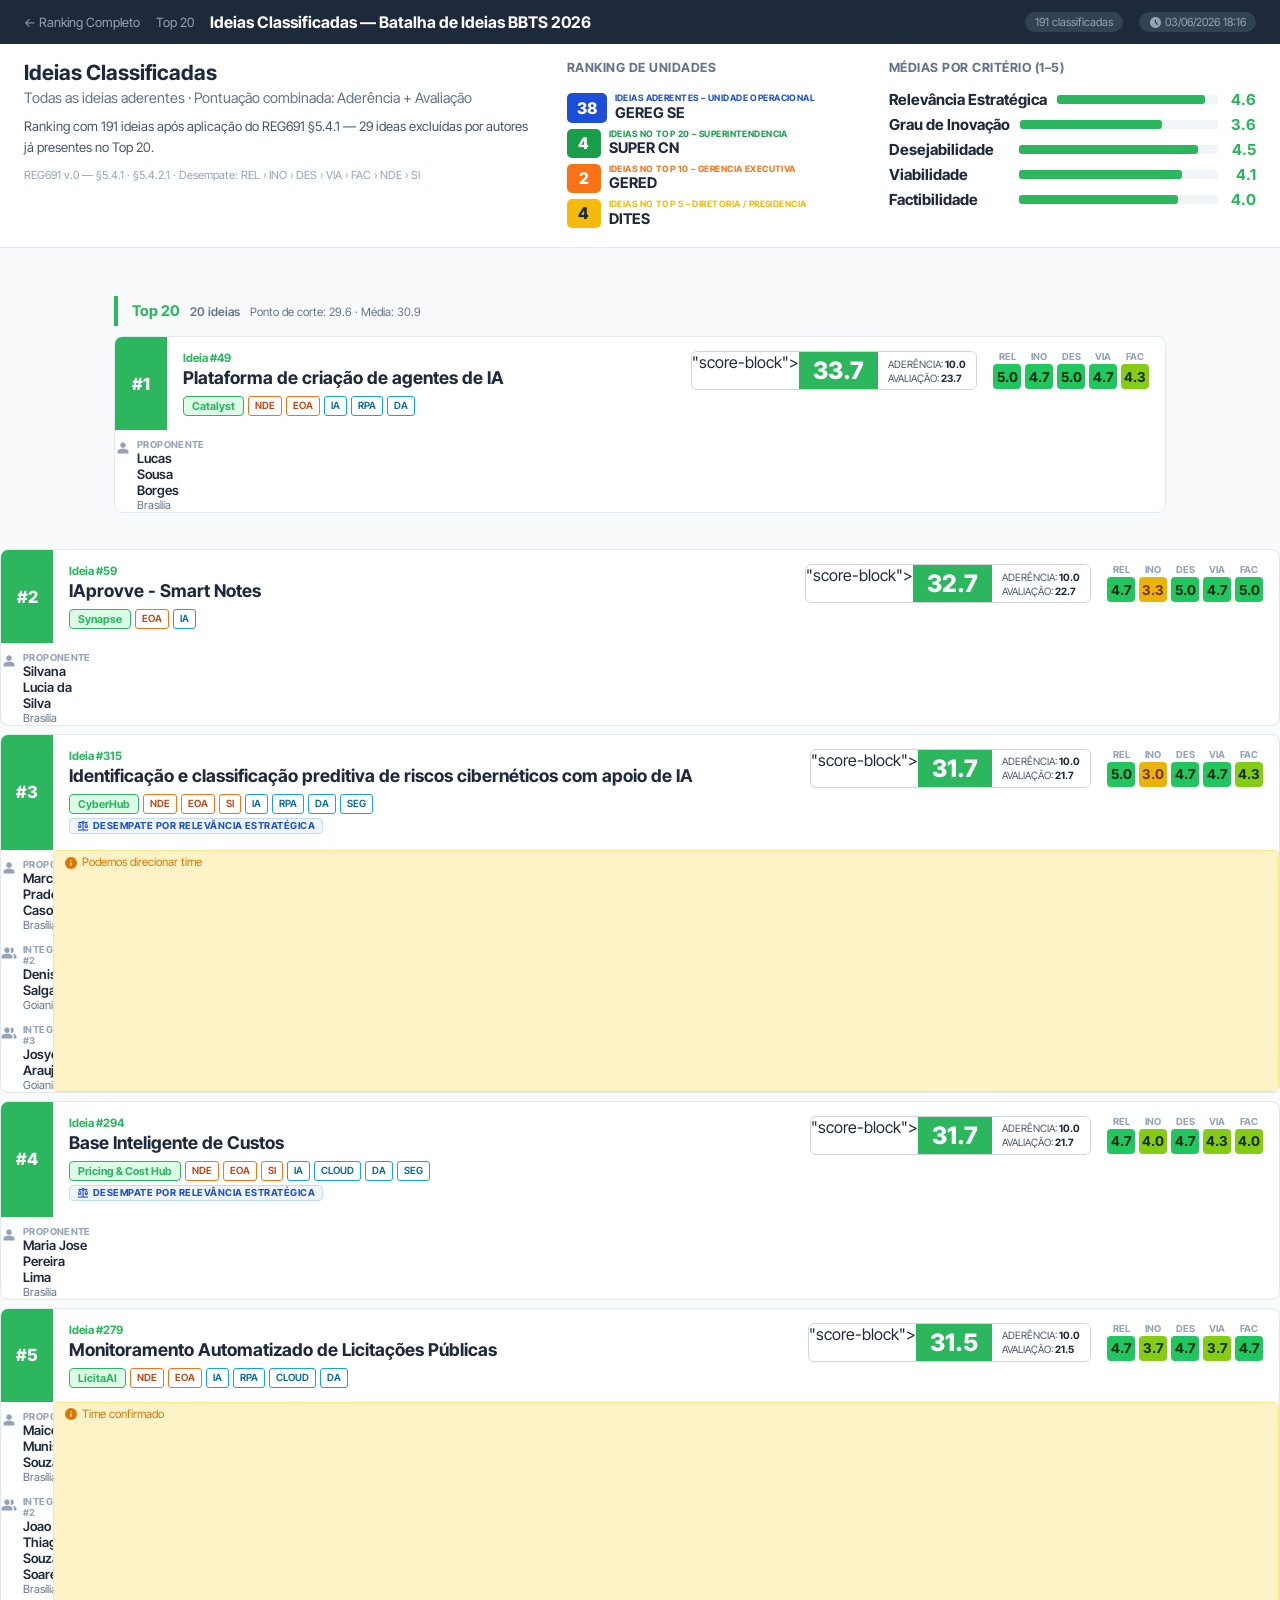
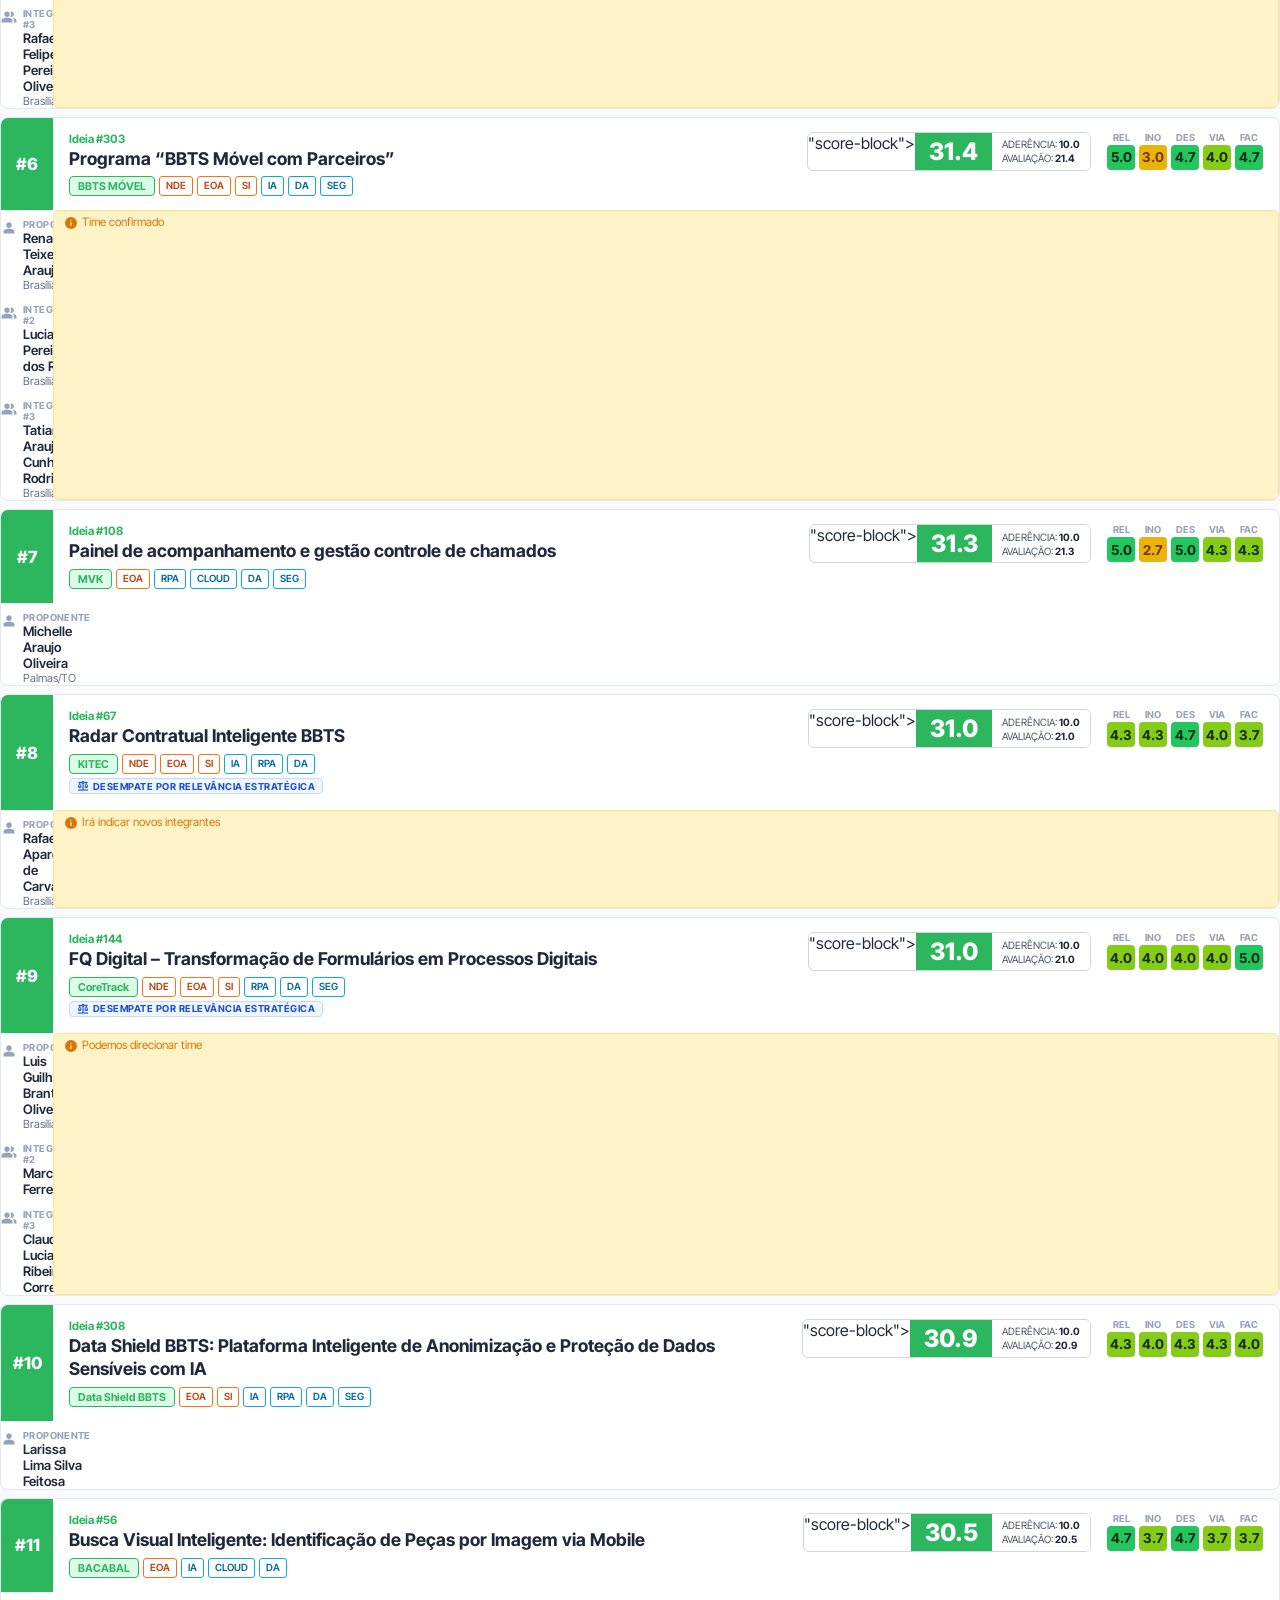
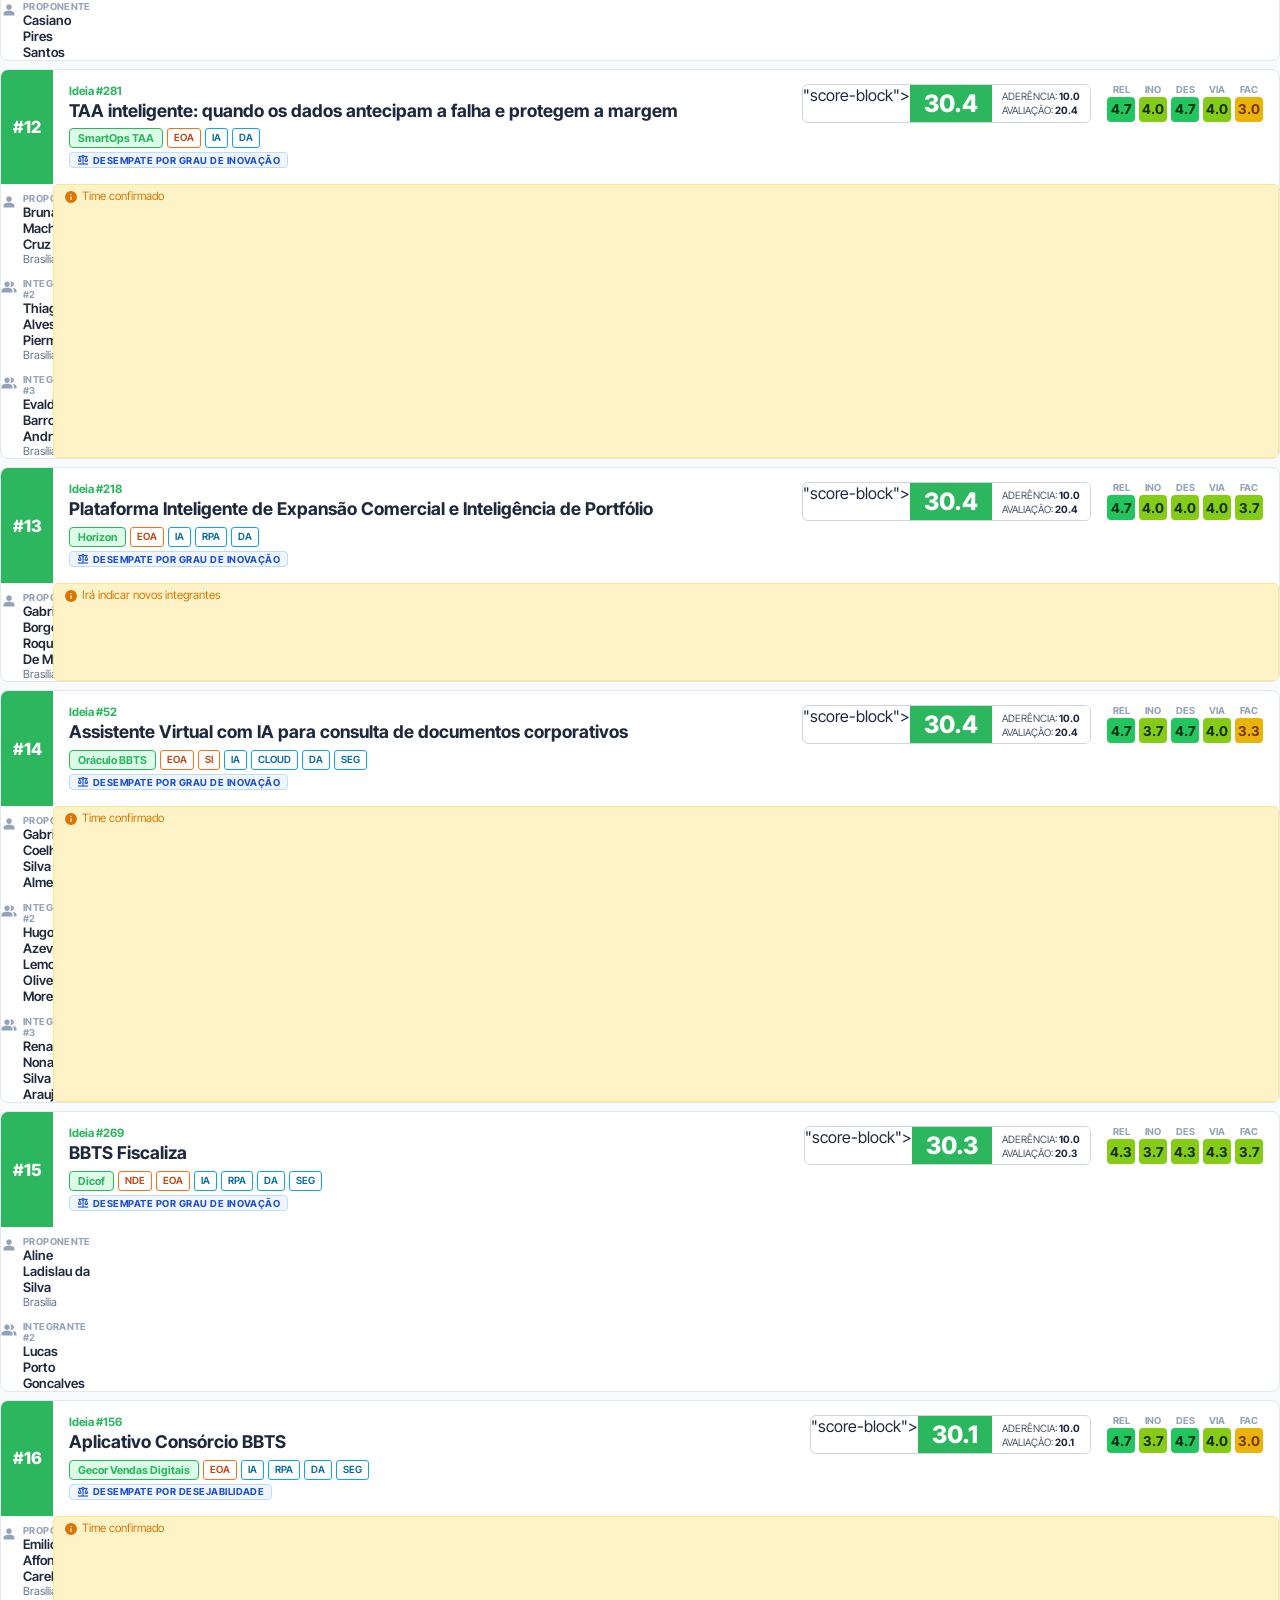
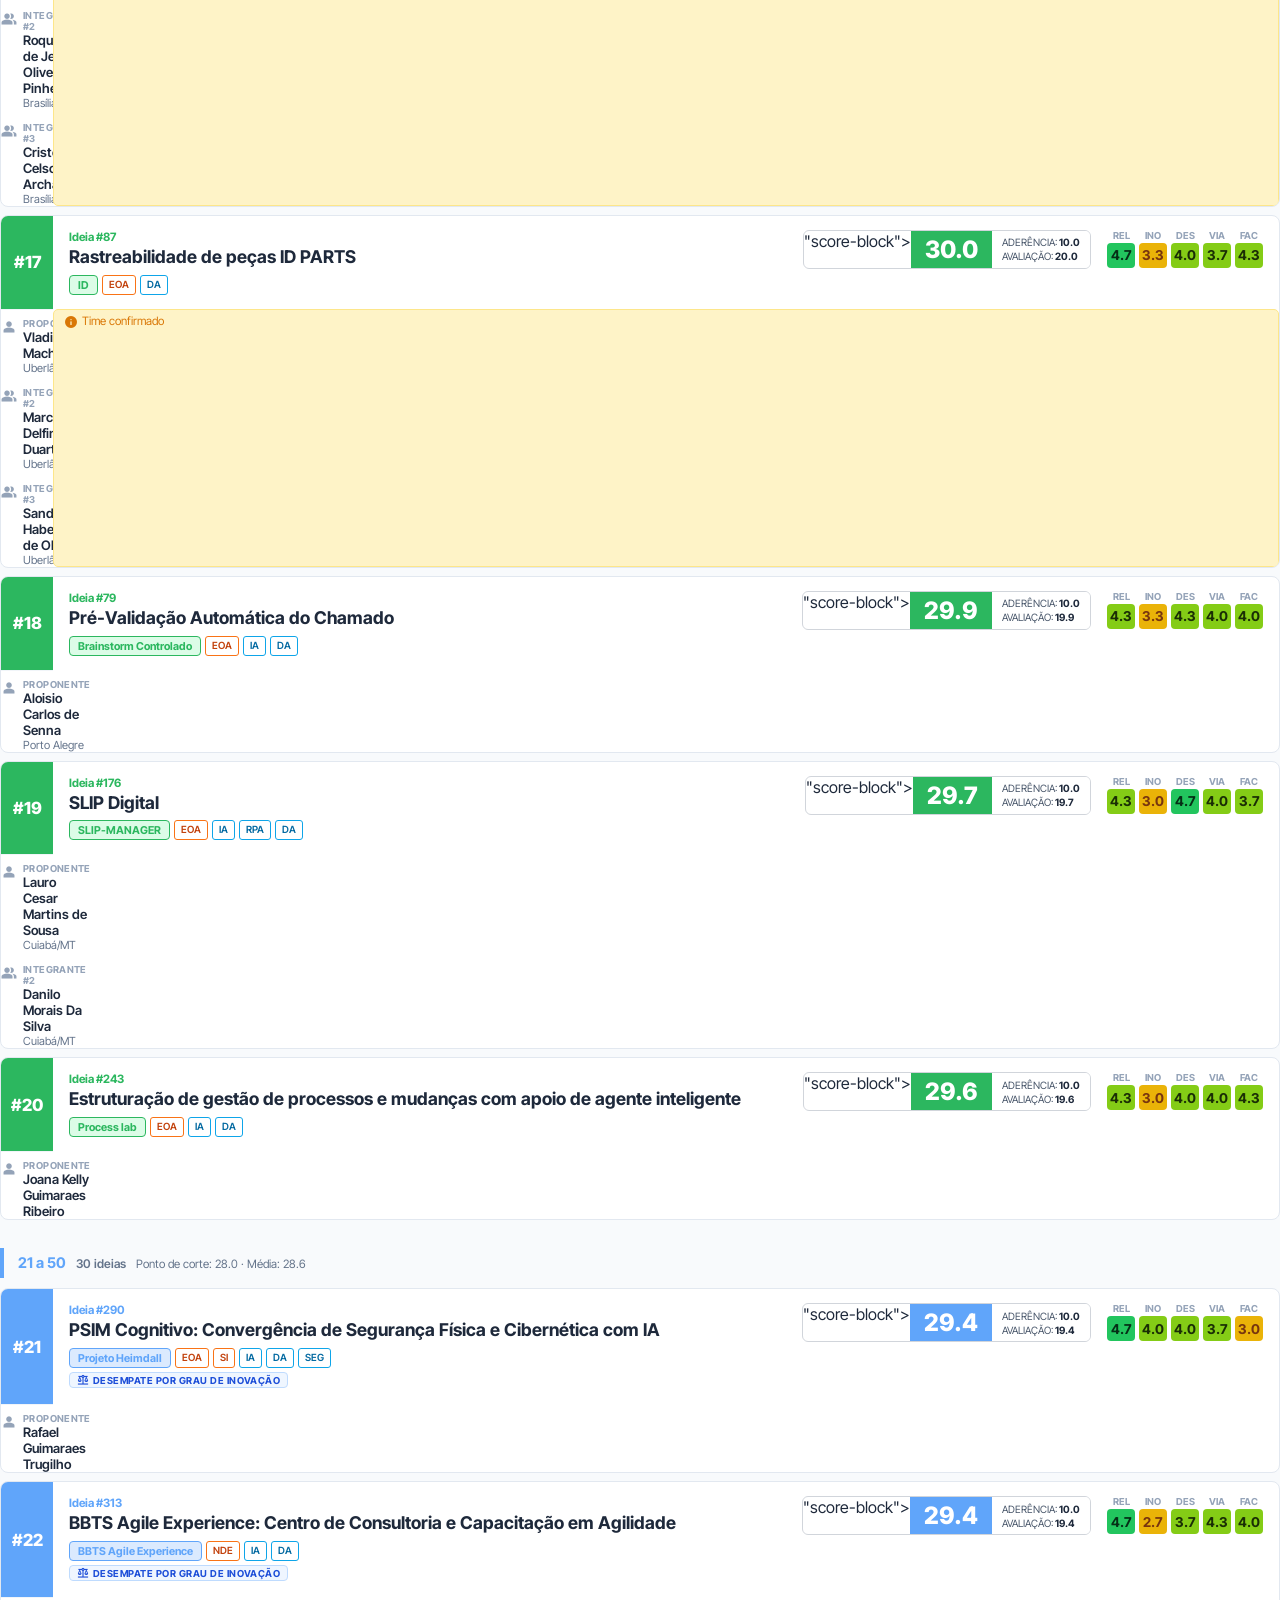
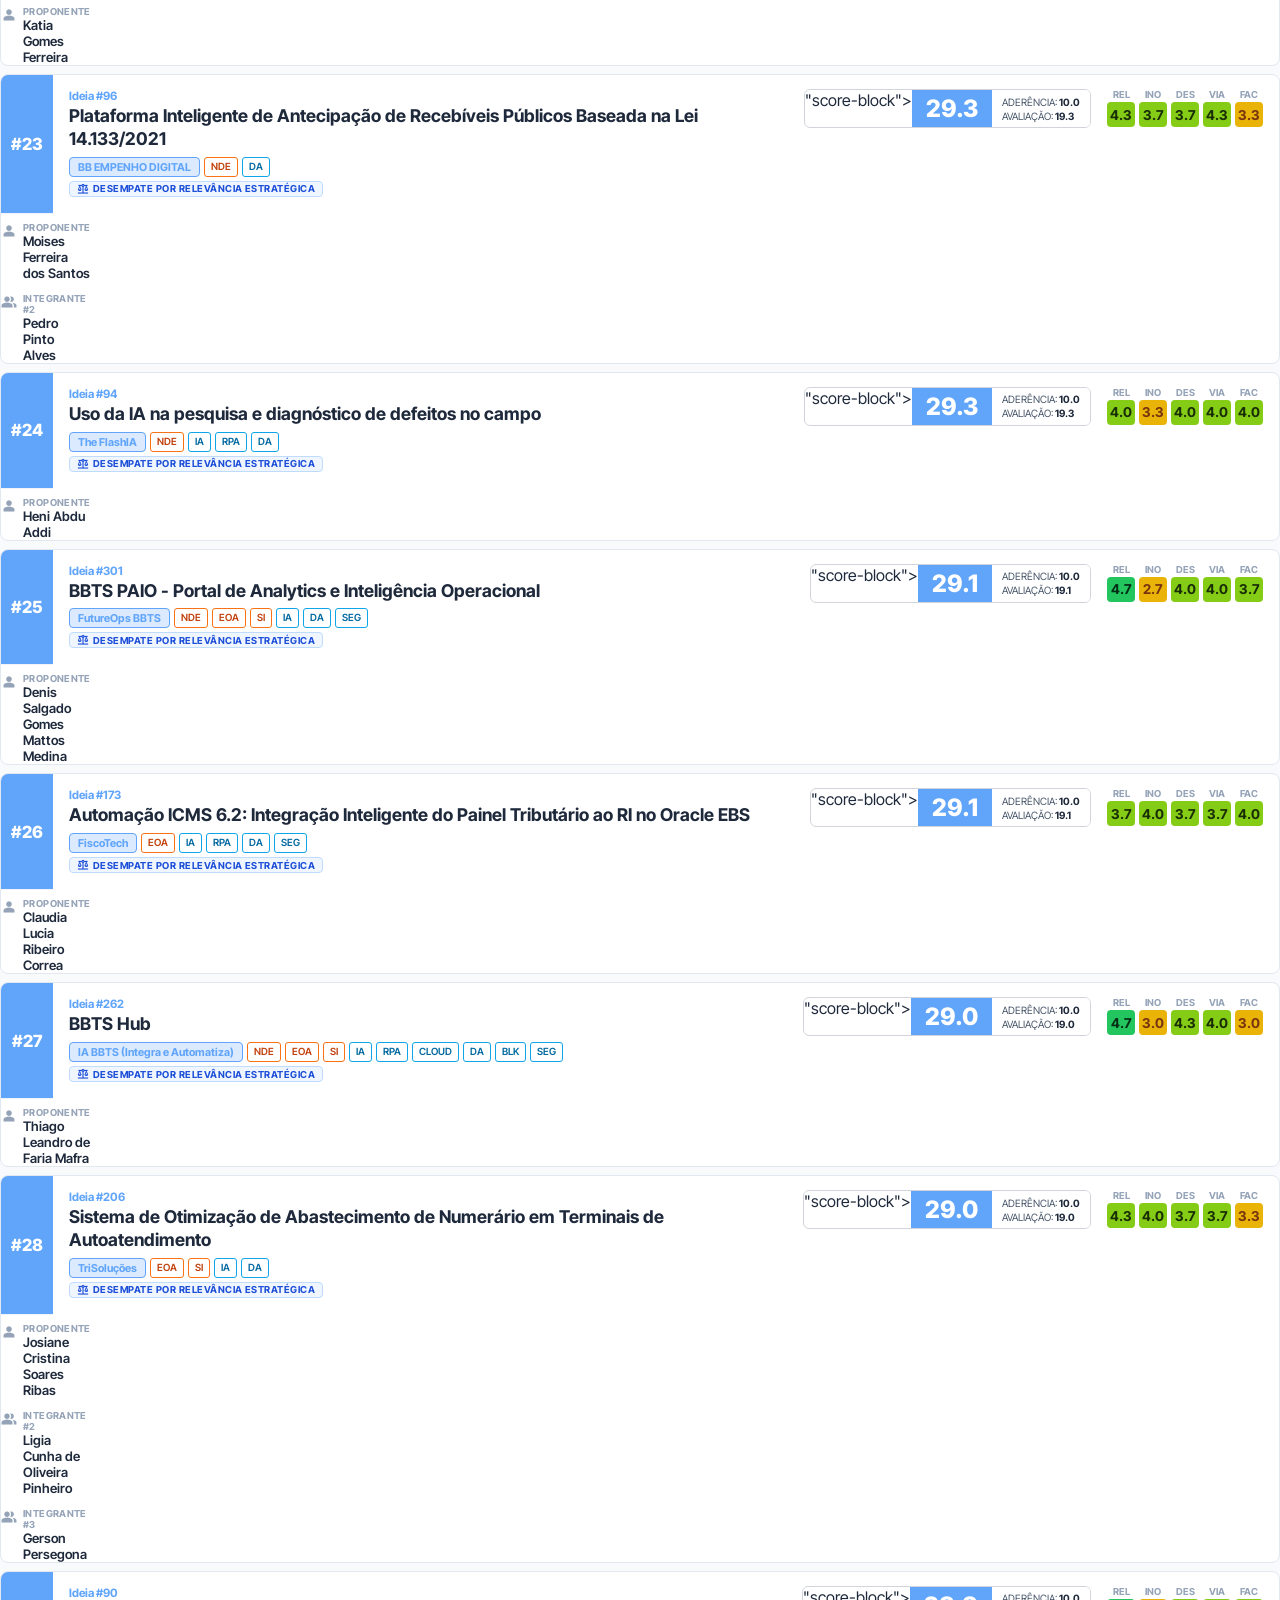
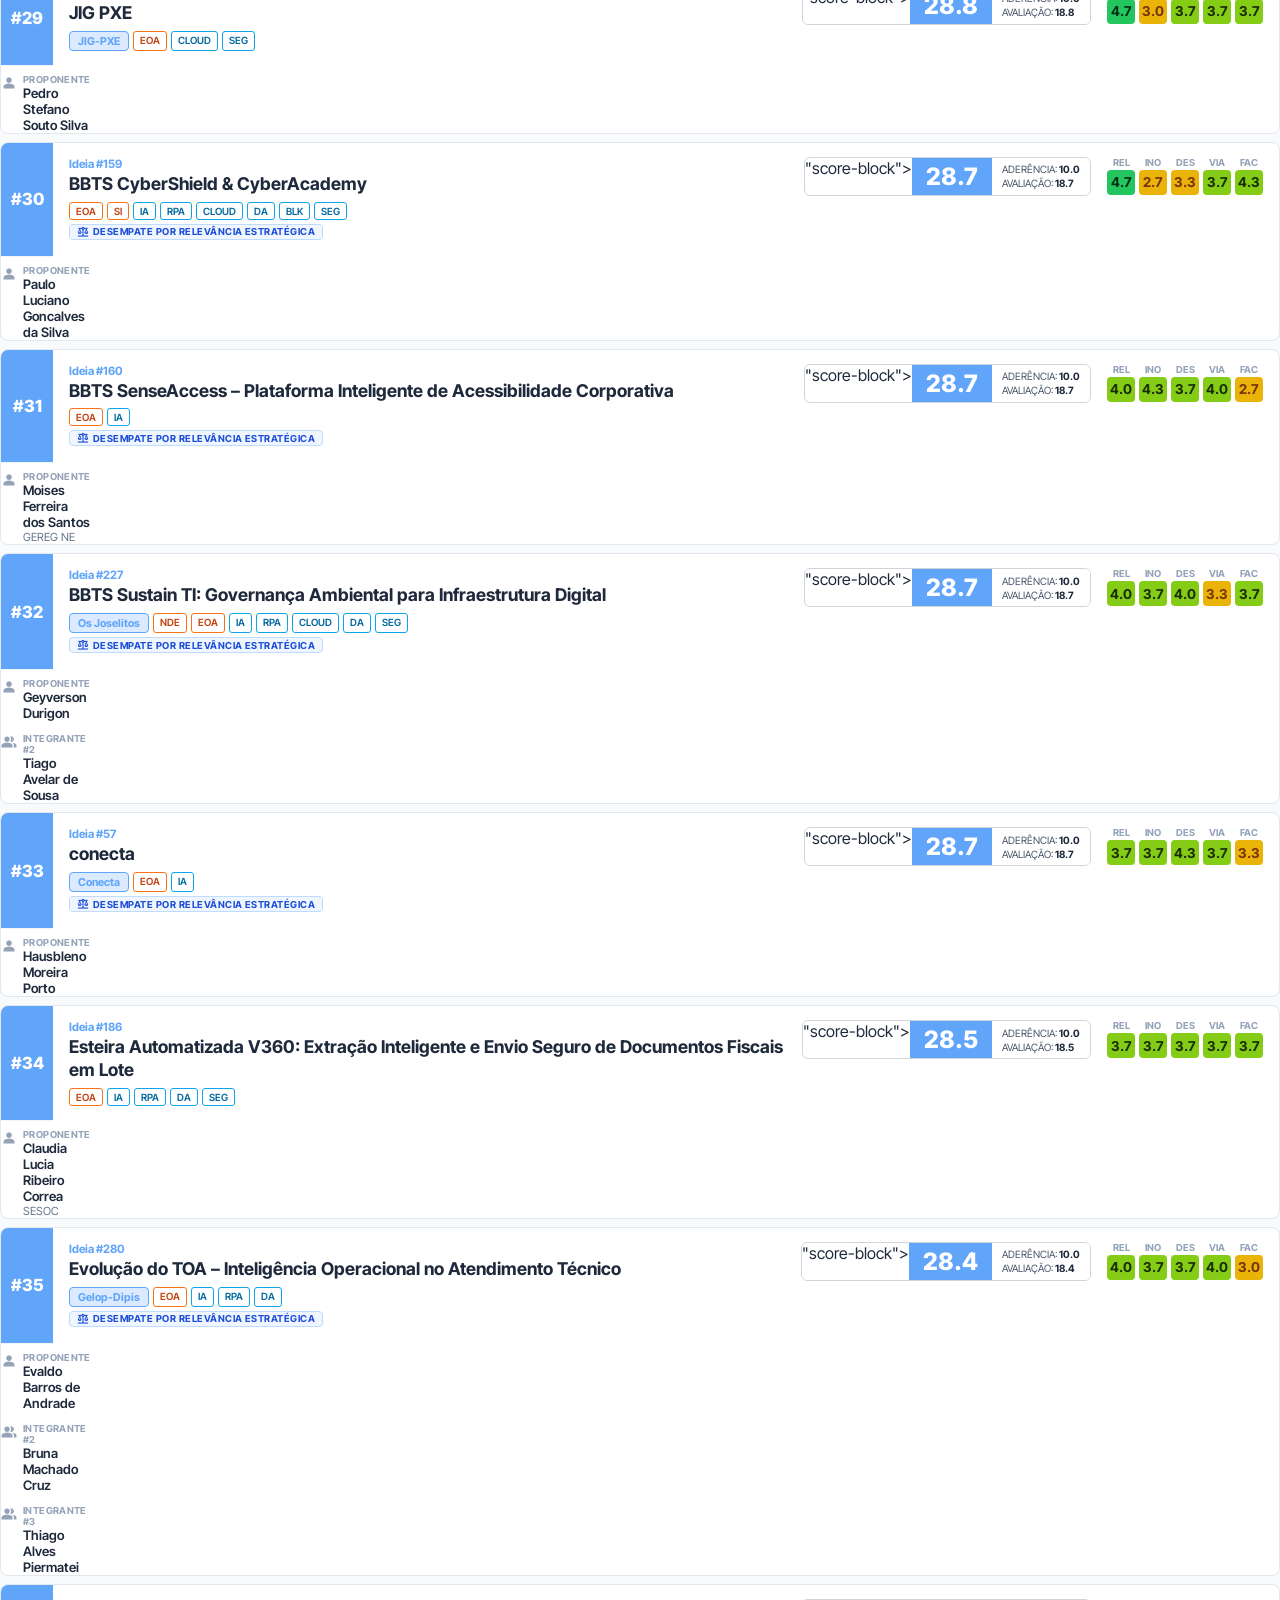
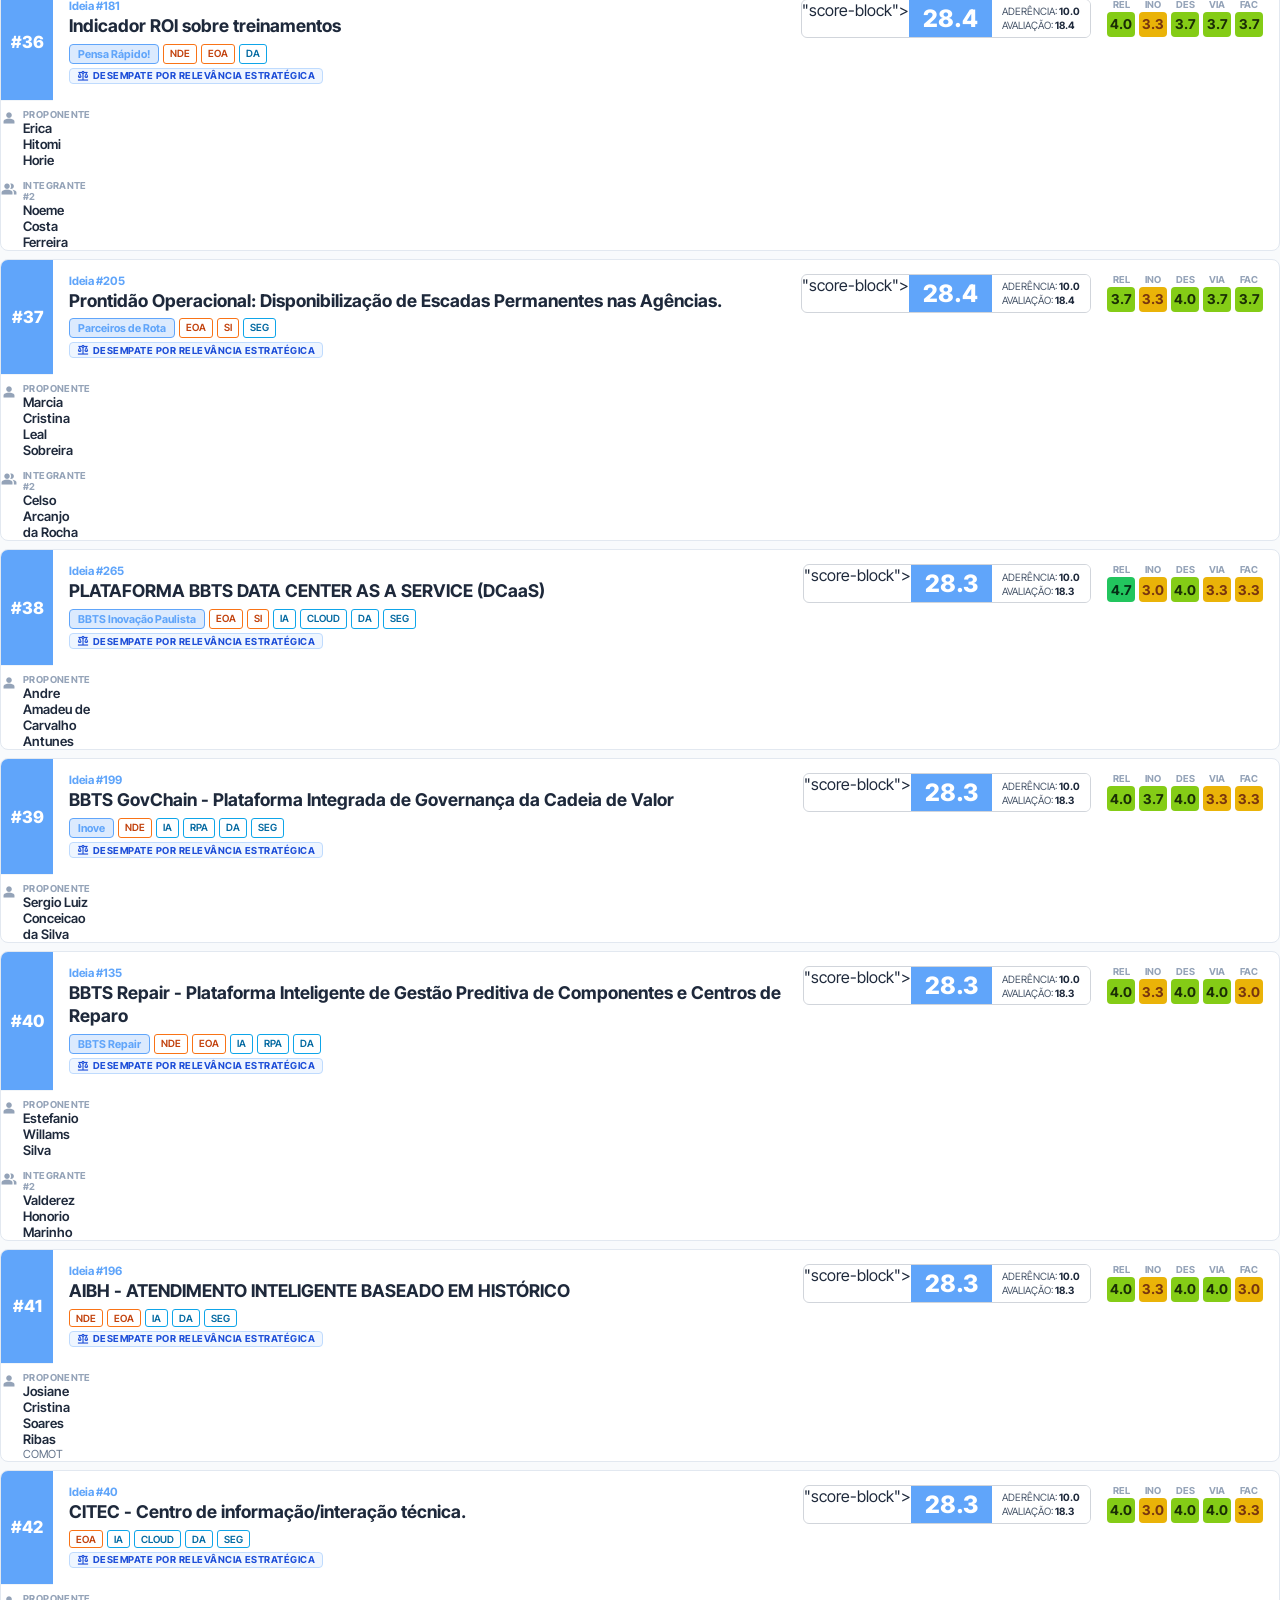
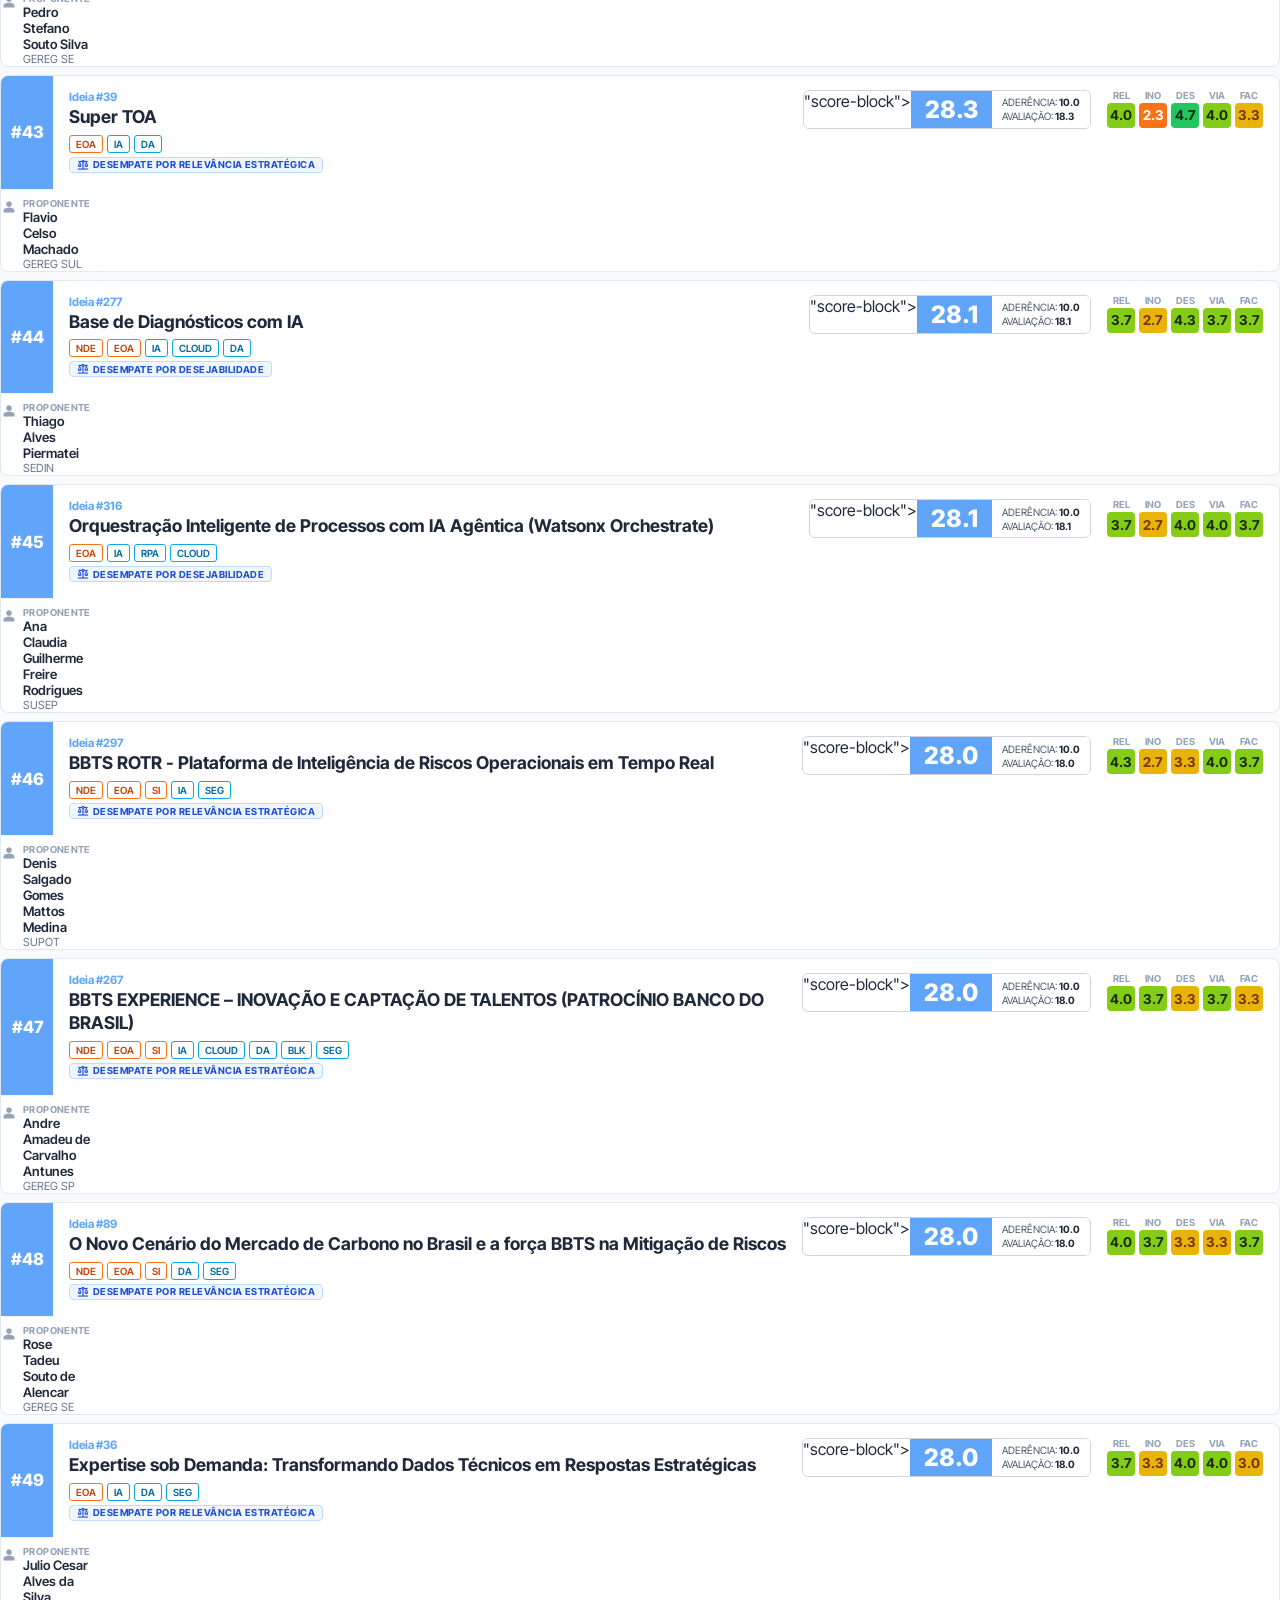
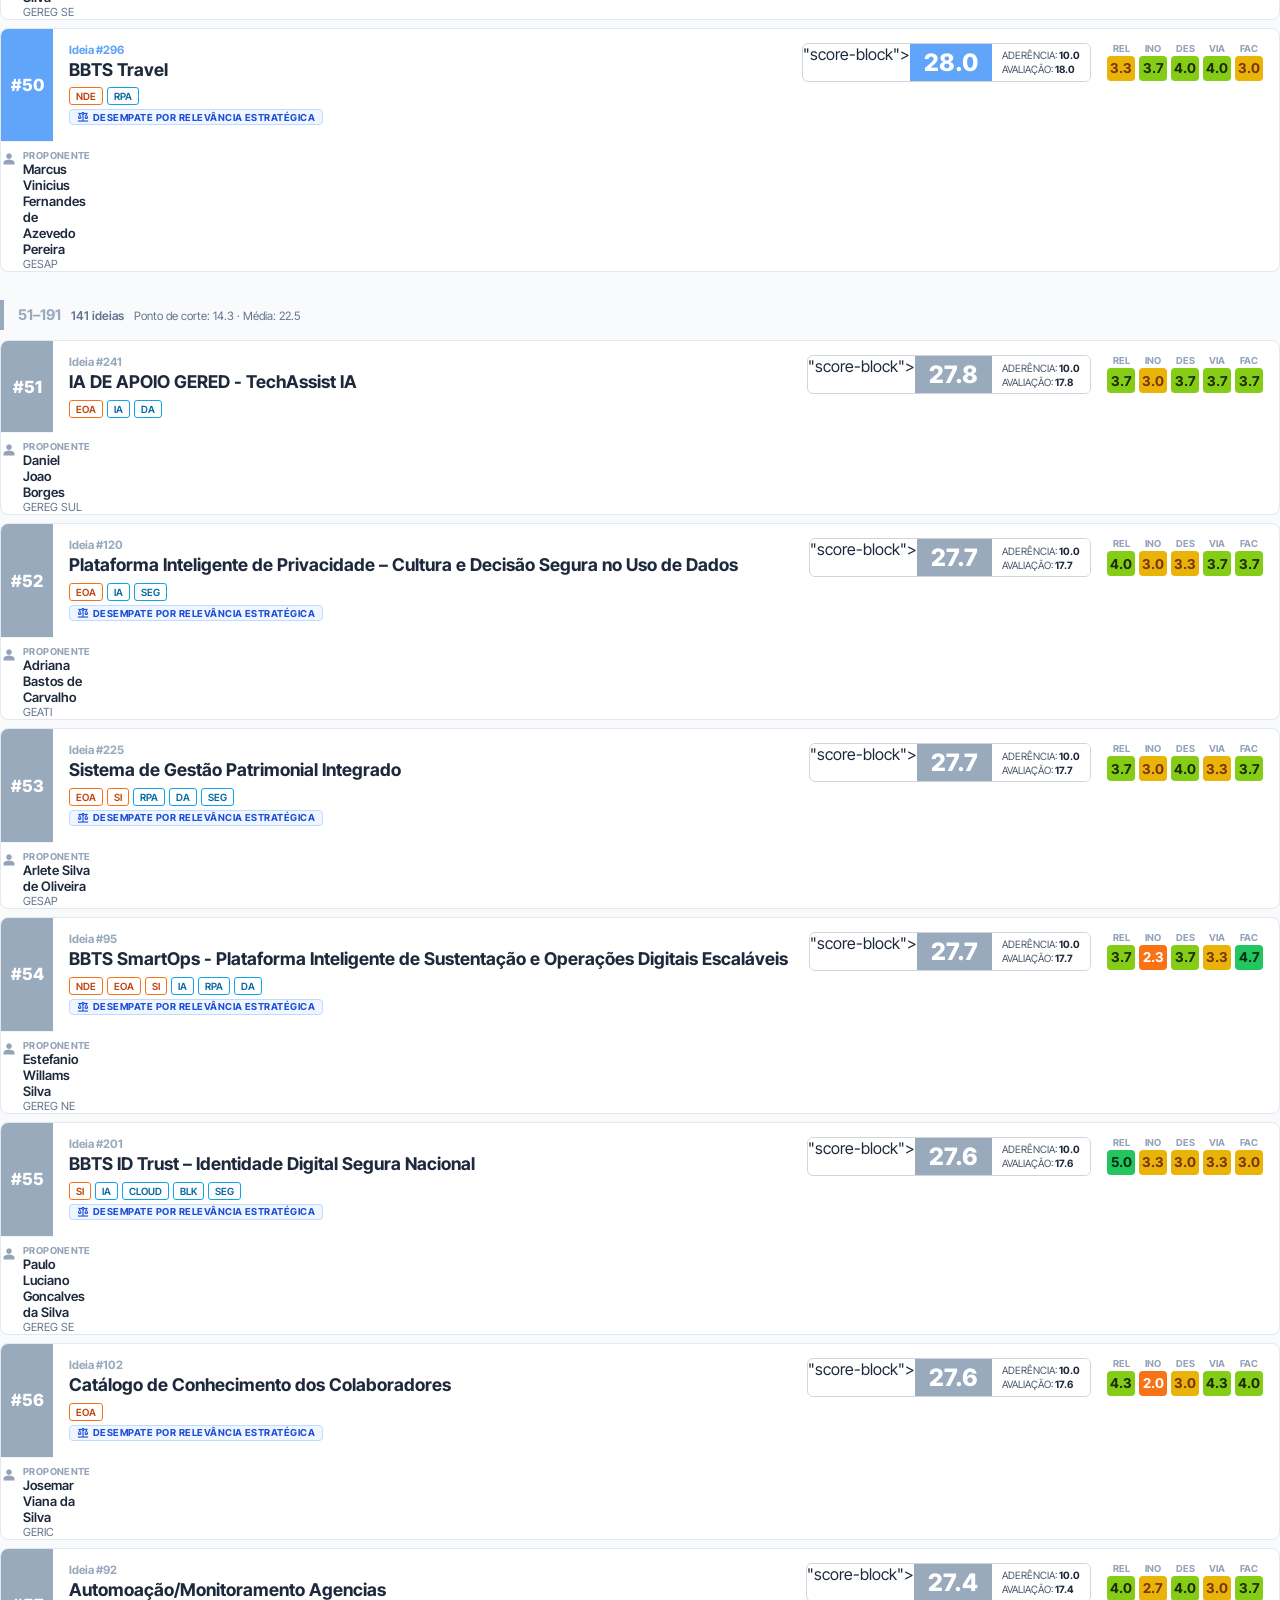
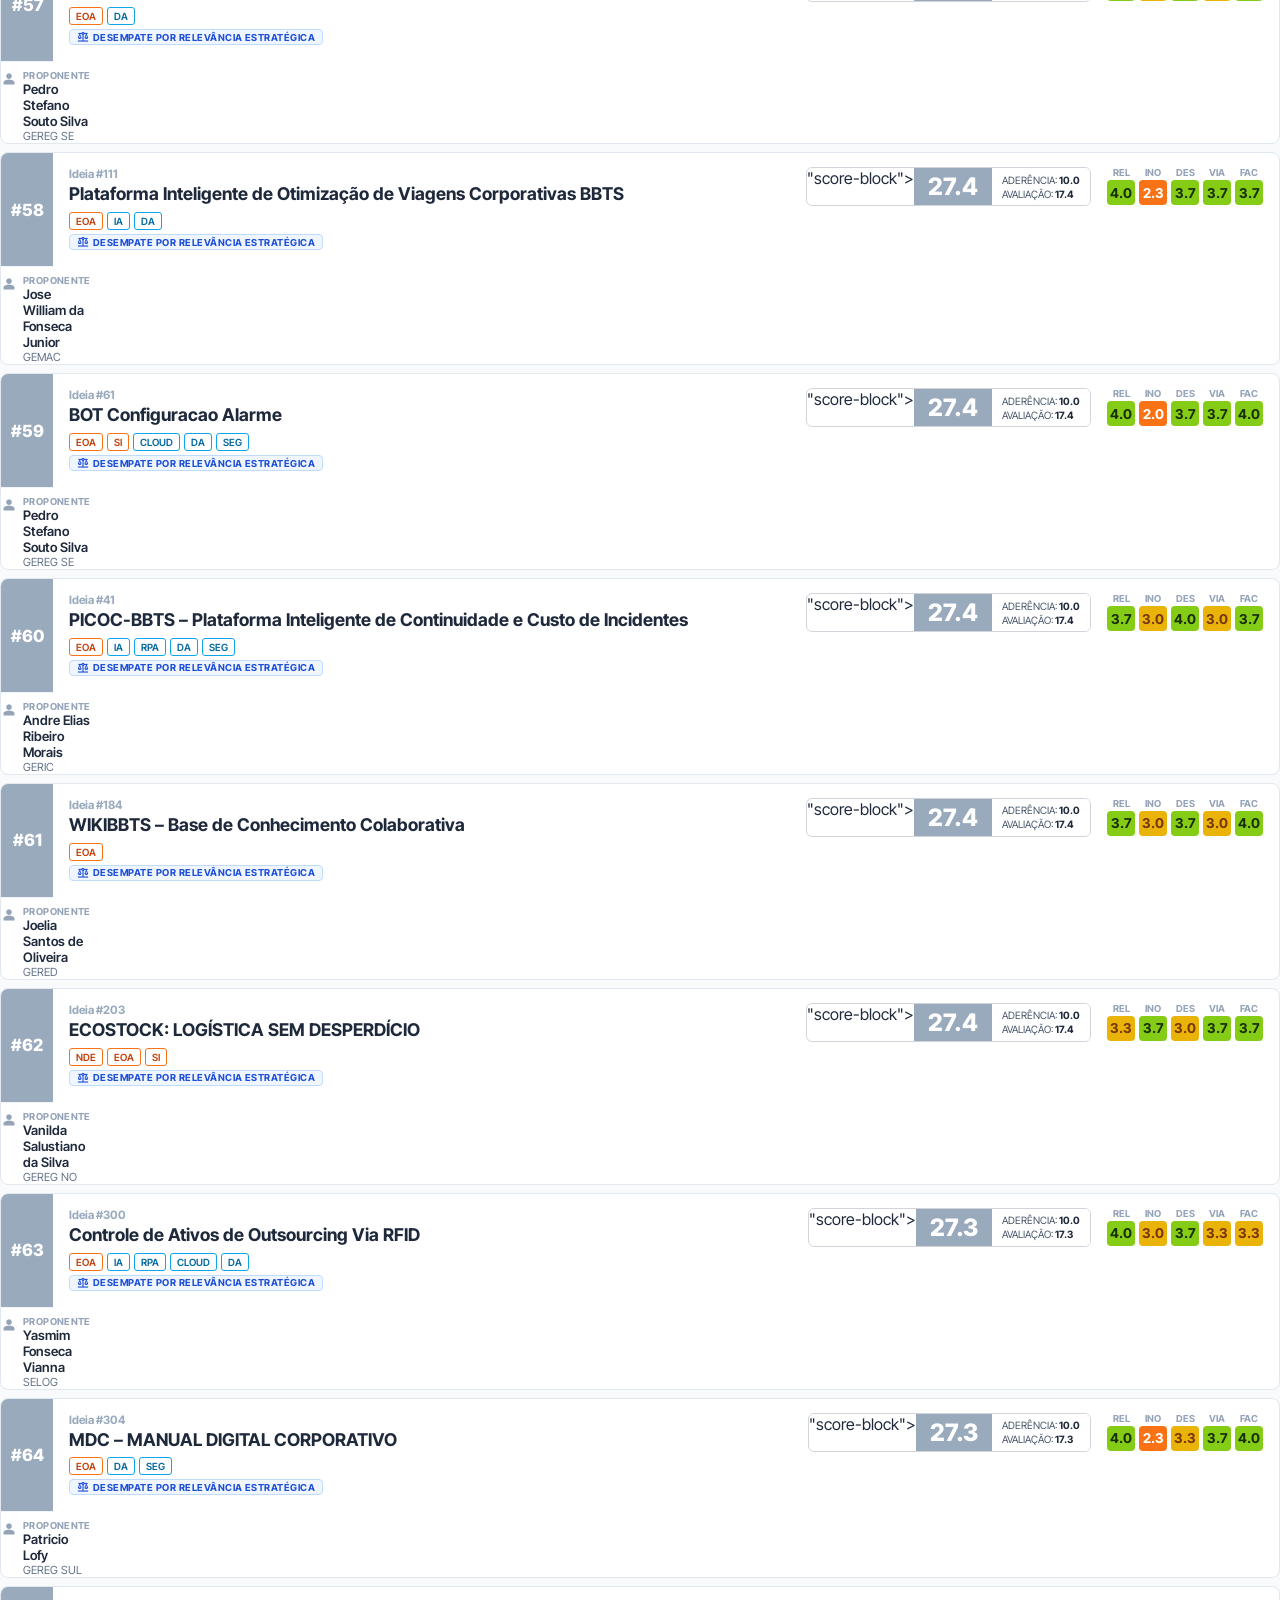
==== IDEIAS CLASSIFICADAS.html @ eb5ad9a6 "Atualizar IDEIAS CLASSIFICADAS.html" ====
<!DOCTYPE html>
<html lang="pt-BR">
<head>
<meta charset="UTF-8">
<meta name="viewport" content="width=device-width,initial-scale=1">
<title>Ideias Classificadas — Batalha de Ideias BBTS 2026</title>
<link rel="preconnect" href="https://fonts.googleapis.com">
<link rel="preconnect" href="https://fonts.gstatic.com" crossorigin>
<link href="https://fonts.googleapis.com/css2?family=Inter+Tight:ital,wght@0,300;0,400;0,500;0,600;0,700;1,400&display=swap" rel="stylesheet">
<link href="https://fonts.googleapis.com/css2?family=Material+Symbols+Outlined:opsz,wght,FILL,GRAD@24,400,0,0" rel="stylesheet">
<style>
:root{--bg:#f8fafc;--borda:#e2e8f0;--cinza:#64748b;--txt:#1e293b;}
*{box-sizing:border-box;margin:0;padding:0;}
body{font-family:'Inter Tight','Segoe UI',sans-serif;background:var(--bg);color:var(--txt);font-size:16px;}
.material-symbols-outlined{font-family:'Material Symbols Outlined';font-variation-settings:'FILL' 1,'wght' 500,'GRAD' 0,'opsz' 24;line-height:1;display:inline-block;font-style:normal;-webkit-font-feature-settings:'liga';}

header{background:#1e293b;color:#fff;padding:12px 24px;display:flex;align-items:center;gap:16px;position:sticky;top:0;z-index:200;flex-wrap:wrap;}
header a{color:#94a3b8;text-decoration:none;font-size:0.8rem;}
header a:hover{color:#fff;}
header h1{font-size:1rem;font-weight:700;flex:1;}
.hbadge{font-size:0.7rem;background:#334155;padding:3px 10px;border-radius:20px;color:#94a3b8;}

.stat-bar{background:#fff;border-bottom:1px solid var(--borda);padding:16px 24px;display:grid;grid-template-columns:1.4fr 0.8fr 1fr;gap:28px;}
.pb-col{display:flex;flex-direction:column;gap:4px;}
.pb-name{font-size:1.31rem;font-weight:700;}
.pb-cargo{font-size:0.9rem;color:var(--cinza);}
.pb-desc{font-size:0.82rem;color:#475569;line-height:1.6;margin-top:6px;}
.pb-metodo-ref{font-size:0.7rem;color:#94a3b8;margin-top:6px;}
.pb-sec-label{font-size:0.79rem;font-weight:700;text-transform:uppercase;letter-spacing:.5px;color:var(--cinza);margin-bottom:7px;}
.pb-stats{display:flex;flex-direction:column;gap:8px;}
.pb-stat-row{display:flex;align-items:center;gap:8px;}
.pb-stat-badge{font-size:0.88rem;font-weight:700;padding:2px 10px;border-radius:20px;}
.pb-hbars{display:flex;flex-direction:column;gap:6px;}
.pb-hbar-row{display:flex;align-items:center;gap:10px;}
.pb-hbar-label{font-size:0.95rem;font-weight:700;color:var(--txt);min-width:120px;}
.pb-hbar-track{flex:1;background:#f1f5f9;border-radius:3px;height:9px;max-width:200px;}
.pb-hbar-fill{height:100%;border-radius:3px;transition:width .3s;}
.pb-hbar-val{font-size:0.95rem;font-weight:700;min-width:28px;text-align:right;}

#content{padding:20px 24px;max-width:1100px;margin:0 auto;}
.section-hd{border-left:4px solid;padding:6px 0 6px 14px;margin:28px 0 10px;display:flex;align-items:baseline;gap:10px;flex-wrap:wrap;}
.section-title{font-size:0.92rem;font-weight:700;}
.section-count{font-size:0.75rem;color:var(--cinza);font-weight:600;}
.section-desc{font-size:0.72rem;color:var(--cinza);}

.idea-card{display:grid;grid-template-columns:52px 1fr;gap:0;margin:8px 0;border:1px solid var(--borda);border-radius:8px;background:#fff;overflow:hidden;}
.card-rank{display:flex;align-items:center;justify-content:center;font-size:1.05rem;font-weight:800;color:#fff;padding:0 8px;min-height:80px;min-width:52px;text-align:center;}
.card-body{padding:14px 16px;display:flex;flex-direction:column;gap:10px;}
.card-top{display:flex;justify-content:space-between;gap:16px;align-items:flex-start;}
.card-label{flex:1;min-width:0;}
.idea-id{font-size:0.72rem;font-weight:700;margin-bottom:2px;}
.idea-title{font-size:1.1rem;font-weight:700;color:var(--txt);line-height:1.3;}
.card-meta{display:flex;gap:4px;flex-wrap:wrap;margin-top:6px;}
.chip{font-size:0.62rem;font-weight:600;padding:2px 6px;border-radius:3px;border:1px solid;white-space:nowrap;}
.chip-arena{border-color:#f97316;color:#c2410c;}
.chip-tec{border-color:#0ea5e9;color:#0369a1;}
.time-badge{font-size:0.68rem;font-weight:700;padding:2px 8px;border-radius:4px;border:1px solid;}
.card-score-wrap{display:flex;flex-direction:column;gap:6px;align-items:flex-start;flex-shrink:0;}
.score-block{display:flex;align-items:stretch;border-radius:6px;overflow:hidden;border:1px solid #d1d5db;}
.score-badge{font-size:1.5rem;font-weight:800;color:#fff;padding:4px 14px;display:flex;align-items:center;justify-content:center;min-width:68px;}
.score-meta{background:#fff;display:flex;flex-direction:column;justify-content:center;padding:4px 10px;gap:2px;}
.score-row{font-size:0.63rem;color:#475569;white-space:nowrap;}
.score-row b{color:#1e293b;font-weight:700;}
.crits-row{display:flex;gap:4px;}
.crit-item{display:flex;flex-direction:column;align-items:center;gap:2px;}
.crit-lbl{font-size:0.6rem;font-weight:700;color:#94a3b8;text-transform:uppercase;}
.sc{display:inline-flex;align-items:center;justify-content:center;width:28px;height:25px;border-radius:4px;font-size:0.85rem;font-weight:700;}
.sc-1{background:#ef4444;color:#fff;}.sc-2{background:#f97316;color:#fff;}
.sc-3{background:#eab308;color:#78350f;}.sc-4{background:#84cc16;color:#1a2e05;}
.sc-5{background:#22c55e;color:#052e16;}.sc-null{background:#e2e8f0;color:#94a3b8;}
.card-membros{display:flex;flex-wrap:wrap;gap:12px;padding-top:8px;border-top:1px solid #f1f5f9;}
.membro{display:flex;align-items:flex-start;gap:6px;}
.membro-icon{font-size:16px;color:#94a3b8;margin-top:1px;flex-shrink:0;}
.membro-role{display:block;font-size:0.6rem;font-weight:700;text-transform:uppercase;letter-spacing:.04em;color:#94a3b8;}
.membro-nome{display:block;font-size:0.82rem;font-weight:600;color:#1e293b;}
.membro-local{display:block;font-size:0.7rem;color:var(--cinza);}
.tiebreak-badge{display:inline-flex;align-items:center;gap:4px;font-size:0.6rem;font-weight:700;color:#1d4ed8;background:#eff6ff;border:1px solid #bfdbfe;border-radius:4px;padding:1px 7px;text-transform:uppercase;letter-spacing:.05em;margin-top:4px;}
.obs-note{font-size:0.72rem;color:#d97706;background:#fef3c7;border:1px solid #fde68a;border-radius:5px;padding:4px 10px;}

.nc-section-hd{display:flex;align-items:baseline;gap:10px;flex-wrap:wrap;border-left:4px solid #7c3aed;padding:6px 0 6px 14px;margin:32px 0 12px;}
.nc-section-title{font-size:0.92rem;font-weight:700;color:#7c3aed;}
.nc-section-count{font-size:0.73rem;font-weight:600;color:var(--cinza);}
.nc-grid{display:grid;grid-template-columns:repeat(auto-fill,minmax(220px,1fr));gap:12px;}
.nc-card{background:#fff;border:1px solid var(--borda);border-radius:8px;padding:14px;display:flex;flex-direction:column;gap:6px;border-left:3px solid;}
.nc-meta{display:inline-flex;align-items:center;justify-content:center;font-size:0.7rem;font-weight:600;padding:3px 10px;border-radius:5px;color:#fff;width:fit-content;}
.nc-title{font-size:0.88rem;font-weight:700;color:var(--txt);line-height:1.3;}
.nc-author{font-size:0.75rem;color:#94a3b8;}
.nc-badges{display:flex;gap:4px;flex-wrap:wrap;margin-top:2px;}
.nc-badge{font-size:0.65rem;font-weight:600;padding:2px 7px;border-radius:4px;border:1px solid;white-space:nowrap;}
</style>
</head>
<body>
<header>
  <a href="ranking_tabs.html">← Ranking Completo</a>
  <a href="TOP 20 IDEIAS.html">Top 20</a>
  <h1>Ideias Classificadas — Batalha de Ideias BBTS 2026</h1>
  <div class="hbadge">191 classificadas</div>
  <div class="hbadge"><span class="material-symbols-outlined" style="font-size:13px;vertical-align:middle;margin-right:3px">schedule</span>03/06/2026 18:16</div>
</header>

<div class="stat-bar">
  <div class="pb-col">
    <div class="pb-name">Ideias Classificadas</div>
    <div class="pb-cargo">Todas as ideias aderentes · Pontuação combinada: Aderência + Avaliação</div>
    <div class="pb-desc">Ranking com 191 ideias após aplicação do REG691 §5.4.1 — 29 ideas excluídas por autores já presentes no Top 20.</div>
    <div class="pb-metodo-ref">REG691 v.0 — §5.4.1 · §5.4.2.1 · Desempate: REL › INO › DES › VIA › FAC › NDE › SI</div>
  </div>
  <div class="pb-col">
    <div class="pb-sec-label">Ranking de Unidades</div>
    <div style="margin-top:4px"><div style="padding:3px 0;display:flex;align-items:center;gap:8px"><span style="background:#1d4ed8;color:#fff;font-size:1rem;font-weight:800;padding:4px 10px;border-radius:5px;min-width:34px;text-align:center;flex-shrink:0;line-height:1.3;align-self:stretch;display:flex;align-items:center;justify-content:center">38</span><div style="display:flex;flex-direction:column;justify-content:center;gap:1px"><span style="font-size:0.55rem;font-weight:700;color:#1d4ed8;text-transform:uppercase;letter-spacing:.05em;line-height:1.2">IDEIAS ADERENTES – UNIDADE OPERACIONAL</span><span style="font-size:0.92rem;font-weight:700;color:#1e293b;line-height:1.2">GEREG SE</span></div></div><div style="padding:3px 0;display:flex;align-items:center;gap:8px"><span style="background:#199f4a;color:#fff;font-size:1rem;font-weight:800;padding:4px 10px;border-radius:5px;min-width:34px;text-align:center;flex-shrink:0;line-height:1.3;align-self:stretch;display:flex;align-items:center;justify-content:center">4</span><div style="display:flex;flex-direction:column;justify-content:center;gap:1px"><span style="font-size:0.55rem;font-weight:700;color:#199f4a;text-transform:uppercase;letter-spacing:.05em;line-height:1.2">IDEIAS NO TOP 20 – SUPERINTENDENCIA</span><span style="font-size:0.92rem;font-weight:700;color:#1e293b;line-height:1.2">SUPER CN</span></div></div><div style="padding:3px 0;display:flex;align-items:center;gap:8px"><span style="background:#f97316;color:#fff;font-size:1rem;font-weight:800;padding:4px 10px;border-radius:5px;min-width:34px;text-align:center;flex-shrink:0;line-height:1.3;align-self:stretch;display:flex;align-items:center;justify-content:center">2</span><div style="display:flex;flex-direction:column;justify-content:center;gap:1px"><span style="font-size:0.55rem;font-weight:700;color:#f97316;text-transform:uppercase;letter-spacing:.05em;line-height:1.2">IDEIAS NO TOP 10 – GERENCIA EXECUTIVA</span><span style="font-size:0.92rem;font-weight:700;color:#1e293b;line-height:1.2">GERED</span></div></div><div style="padding:3px 0;display:flex;align-items:center;gap:8px"><span style="background:#f5ba0b;color:#1e293b;font-size:1rem;font-weight:800;padding:4px 10px;border-radius:5px;min-width:34px;text-align:center;flex-shrink:0;line-height:1.3;align-self:stretch;display:flex;align-items:center;justify-content:center">4</span><div style="display:flex;flex-direction:column;justify-content:center;gap:1px"><span style="font-size:0.55rem;font-weight:700;color:#f5ba0b;text-transform:uppercase;letter-spacing:.05em;line-height:1.2">IDEIAS NO TOP 5 – DIRETORIA / PRESIDENCIA</span><span style="font-size:0.92rem;font-weight:700;color:#1e293b;line-height:1.2">DITES</span></div></div></div>
  </div>
  <div class="pb-col">
    <div class="pb-sec-label">Médias por critério (1–5)</div>
    <div class="pb-hbars" style="margin-top:4px"><div class="pb-hbar-row"><div class="pb-hbar-label">Relevância Estratégica</div><div class="pb-hbar-track"><div class="pb-hbar-fill" style="width:92%;background:#2cb75f"></div></div><div class="pb-hbar-val" style="color:#2cb75f">4.6</div></div><div class="pb-hbar-row"><div class="pb-hbar-label">Grau de Inovação</div><div class="pb-hbar-track"><div class="pb-hbar-fill" style="width:72%;background:#2cb75f"></div></div><div class="pb-hbar-val" style="color:#2cb75f">3.6</div></div><div class="pb-hbar-row"><div class="pb-hbar-label">Desejabilidade</div><div class="pb-hbar-track"><div class="pb-hbar-fill" style="width:90%;background:#2cb75f"></div></div><div class="pb-hbar-val" style="color:#2cb75f">4.5</div></div><div class="pb-hbar-row"><div class="pb-hbar-label">Viabilidade</div><div class="pb-hbar-track"><div class="pb-hbar-fill" style="width:82%;background:#2cb75f"></div></div><div class="pb-hbar-val" style="color:#2cb75f">4.1</div></div><div class="pb-hbar-row"><div class="pb-hbar-label">Factibilidade</div><div class="pb-hbar-track"><div class="pb-hbar-fill" style="width:80%;background:#2cb75f"></div></div><div class="pb-hbar-val" style="color:#2cb75f">4.0</div></div></div>
  </div>
</div>

<div id="content">
  <div class="section-hd" style="border-color:#2cb75f"><span class="section-title" style="color:#2cb75f">Top 20</span><span class="section-count">20 ideias</span><span class="section-desc">Ponto de corte: 29.6 · Média: 30.9</span></div><div class="idea-card"><div class="card-rank" style="background:#2cb75f">#1</div><div class="card-body"><div class="card-top"><div class="card-label"><div class="idea-id" style="color:#2cb75f">Ideia #49</div><div class="idea-title">Plataforma de criação de agentes de IA </div><div class="card-meta"><span class="time-badge" style="background:#dcfce7;color:#2cb75f">Catalyst</span><span class="chip chip-arena" title="Negócios Digitais Escaláveis">NDE</span><span class="chip chip-arena" title="Eficiência Operacional e Automação">EOA</span><span class="chip chip-tec" title="IA / IA Generativa">IA</span><span class="chip chip-tec" title="Hiperautomação / RPA">RPA</span><span class="chip chip-tec" title="Dados / Analytics">DA</span></div></div><div class="card-score-wrap"><div class="score-block">"score-block"><div class="score-badge" style="background:#2cb75f">33.7</div><div class="score-meta"><span class="score-row">ADERÊNCIA: <b>10.0</b></span><span class="score-row">AVALIAÇÃO: <b>23.7</b></span></div></div></div><div class="crits-row"><div class="crit-item"><span class="crit-lbl">REL</span><span class="sc sc-5">5.0</span></div><div class="crit-item"><span class="crit-lbl">INO</span><span class="sc sc-5">4.7</span></div><div class="crit-item"><span class="crit-lbl">DES</span><span class="sc sc-5">5.0</span></div><div class="crit-item"><span class="crit-lbl">VIA</span><span class="sc sc-5">4.7</span></div><div class="crit-item"><span class="crit-lbl">FAC</span><span class="sc sc-4">4.3</span></div></div></div></div><div class="card-membros"><div class="membro"><span class="material-symbols-outlined membro-icon">person</span><div><span class="membro-role">Proponente</span><span class="membro-nome">Lucas Sousa Borges</span><span class='membro-local'>Brasília</span></div></div></div></div></div><div class="idea-card"><div class="card-rank" style="background:#2cb75f">#2</div><div class="card-body"><div class="card-top"><div class="card-label"><div class="idea-id" style="color:#2cb75f">Ideia #59</div><div class="idea-title">IAprovve - Smart Notes</div><div class="card-meta"><span class="time-badge" style="background:#dcfce7;color:#2cb75f">Synapse</span><span class="chip chip-arena" title="Eficiência Operacional e Automação">EOA</span><span class="chip chip-tec" title="IA / IA Generativa">IA</span></div></div><div class="card-score-wrap"><div class="score-block">"score-block"><div class="score-badge" style="background:#2cb75f">32.7</div><div class="score-meta"><span class="score-row">ADERÊNCIA: <b>10.0</b></span><span class="score-row">AVALIAÇÃO: <b>22.7</b></span></div></div></div><div class="crits-row"><div class="crit-item"><span class="crit-lbl">REL</span><span class="sc sc-5">4.7</span></div><div class="crit-item"><span class="crit-lbl">INO</span><span class="sc sc-3">3.3</span></div><div class="crit-item"><span class="crit-lbl">DES</span><span class="sc sc-5">5.0</span></div><div class="crit-item"><span class="crit-lbl">VIA</span><span class="sc sc-5">4.7</span></div><div class="crit-item"><span class="crit-lbl">FAC</span><span class="sc sc-5">5.0</span></div></div></div></div><div class="card-membros"><div class="membro"><span class="material-symbols-outlined membro-icon">person</span><div><span class="membro-role">Proponente</span><span class="membro-nome">Silvana Lucia da Silva</span><span class='membro-local'>Brasília</span></div></div></div></div></div><div class="idea-card"><div class="card-rank" style="background:#2cb75f">#3</div><div class="card-body"><div class="card-top"><div class="card-label"><div class="idea-id" style="color:#2cb75f">Ideia #315</div><div class="idea-title">Identificação e classificação preditiva de riscos cibernéticos com apoio de IA</div><div class="card-meta"><span class="time-badge" style="background:#dcfce7;color:#2cb75f">CyberHub</span><span class="chip chip-arena" title="Negócios Digitais Escaláveis">NDE</span><span class="chip chip-arena" title="Eficiência Operacional e Automação">EOA</span><span class="chip chip-arena" title="Segurança Integrada">SI</span><span class="chip chip-tec" title="IA / IA Generativa">IA</span><span class="chip chip-tec" title="Hiperautomação / RPA">RPA</span><span class="chip chip-tec" title="Dados / Analytics">DA</span><span class="chip chip-tec" title="Segurança / Privacidade">SEG</span></div><div><span class="tiebreak-badge"><span class="material-symbols-outlined" style="font-size:12px">balance</span>Desempate por Relevância Estratégica</span></div></div><div class="card-score-wrap"><div class="score-block">"score-block"><div class="score-badge" style="background:#2cb75f">31.7</div><div class="score-meta"><span class="score-row">ADERÊNCIA: <b>10.0</b></span><span class="score-row">AVALIAÇÃO: <b>21.7</b></span></div></div></div><div class="crits-row"><div class="crit-item"><span class="crit-lbl">REL</span><span class="sc sc-5">5.0</span></div><div class="crit-item"><span class="crit-lbl">INO</span><span class="sc sc-3">3.0</span></div><div class="crit-item"><span class="crit-lbl">DES</span><span class="sc sc-5">4.7</span></div><div class="crit-item"><span class="crit-lbl">VIA</span><span class="sc sc-5">4.7</span></div><div class="crit-item"><span class="crit-lbl">FAC</span><span class="sc sc-4">4.3</span></div></div></div></div><div class="card-membros"><div class="membro"><span class="material-symbols-outlined membro-icon">person</span><div><span class="membro-role">Proponente</span><span class="membro-nome">Marcos Prado Cason</span><span class='membro-local'>Brasília</span></div></div><div class="membro"><span class="material-symbols-outlined membro-icon">group</span><div><span class="membro-role">Integrante #2</span><span class="membro-nome">Denis Salgado</span><span class='membro-local'>Goiania</span></div></div><div class="membro"><span class="material-symbols-outlined membro-icon">group</span><div><span class="membro-role">Integrante #3</span><span class="membro-nome">Josyelton Araujo</span><span class='membro-local'>Goiania</span></div></div></div><div class="obs-note"><span class="material-symbols-outlined" style="font-size:14px;vertical-align:middle;margin-right:4px">info</span>Podemos direcionar time</div></div></div><div class="idea-card"><div class="card-rank" style="background:#2cb75f">#4</div><div class="card-body"><div class="card-top"><div class="card-label"><div class="idea-id" style="color:#2cb75f">Ideia #294</div><div class="idea-title">Base Inteligente de Custos</div><div class="card-meta"><span class="time-badge" style="background:#dcfce7;color:#2cb75f">Pricing &amp; Cost Hub</span><span class="chip chip-arena" title="Negócios Digitais Escaláveis">NDE</span><span class="chip chip-arena" title="Eficiência Operacional e Automação">EOA</span><span class="chip chip-arena" title="Segurança Integrada">SI</span><span class="chip chip-tec" title="IA / IA Generativa">IA</span><span class="chip chip-tec" title="MultiCloud / Cloud">CLOUD</span><span class="chip chip-tec" title="Dados / Analytics">DA</span><span class="chip chip-tec" title="Segurança / Privacidade">SEG</span></div><div><span class="tiebreak-badge"><span class="material-symbols-outlined" style="font-size:12px">balance</span>Desempate por Relevância Estratégica</span></div></div><div class="card-score-wrap"><div class="score-block">"score-block"><div class="score-badge" style="background:#2cb75f">31.7</div><div class="score-meta"><span class="score-row">ADERÊNCIA: <b>10.0</b></span><span class="score-row">AVALIAÇÃO: <b>21.7</b></span></div></div></div><div class="crits-row"><div class="crit-item"><span class="crit-lbl">REL</span><span class="sc sc-5">4.7</span></div><div class="crit-item"><span class="crit-lbl">INO</span><span class="sc sc-4">4.0</span></div><div class="crit-item"><span class="crit-lbl">DES</span><span class="sc sc-5">4.7</span></div><div class="crit-item"><span class="crit-lbl">VIA</span><span class="sc sc-4">4.3</span></div><div class="crit-item"><span class="crit-lbl">FAC</span><span class="sc sc-4">4.0</span></div></div></div></div><div class="card-membros"><div class="membro"><span class="material-symbols-outlined membro-icon">person</span><div><span class="membro-role">Proponente</span><span class="membro-nome">Maria Jose Pereira Lima</span><span class='membro-local'>Brasília</span></div></div></div></div></div><div class="idea-card"><div class="card-rank" style="background:#2cb75f">#5</div><div class="card-body"><div class="card-top"><div class="card-label"><div class="idea-id" style="color:#2cb75f">Ideia #279</div><div class="idea-title">Monitoramento Automatizado de Licitações Públicas</div><div class="card-meta"><span class="time-badge" style="background:#dcfce7;color:#2cb75f">LicitaAI</span><span class="chip chip-arena" title="Negócios Digitais Escaláveis">NDE</span><span class="chip chip-arena" title="Eficiência Operacional e Automação">EOA</span><span class="chip chip-tec" title="IA / IA Generativa">IA</span><span class="chip chip-tec" title="Hiperautomação / RPA">RPA</span><span class="chip chip-tec" title="MultiCloud / Cloud">CLOUD</span><span class="chip chip-tec" title="Dados / Analytics">DA</span></div></div><div class="card-score-wrap"><div class="score-block">"score-block"><div class="score-badge" style="background:#2cb75f">31.5</div><div class="score-meta"><span class="score-row">ADERÊNCIA: <b>10.0</b></span><span class="score-row">AVALIAÇÃO: <b>21.5</b></span></div></div></div><div class="crits-row"><div class="crit-item"><span class="crit-lbl">REL</span><span class="sc sc-5">4.7</span></div><div class="crit-item"><span class="crit-lbl">INO</span><span class="sc sc-4">3.7</span></div><div class="crit-item"><span class="crit-lbl">DES</span><span class="sc sc-5">4.7</span></div><div class="crit-item"><span class="crit-lbl">VIA</span><span class="sc sc-4">3.7</span></div><div class="crit-item"><span class="crit-lbl">FAC</span><span class="sc sc-5">4.7</span></div></div></div></div><div class="card-membros"><div class="membro"><span class="material-symbols-outlined membro-icon">person</span><div><span class="membro-role">Proponente</span><span class="membro-nome">Maicon Munis De Souza</span><span class='membro-local'>Brasília</span></div></div><div class="membro"><span class="material-symbols-outlined membro-icon">group</span><div><span class="membro-role">Integrante #2</span><span class="membro-nome">Joao Thiago de Souza Soares</span><span class='membro-local'>Brasília</span></div></div><div class="membro"><span class="material-symbols-outlined membro-icon">group</span><div><span class="membro-role">Integrante #3</span><span class="membro-nome">Rafael Felipe Pereira de Oliveira</span><span class='membro-local'>Brasília</span></div></div></div><div class="obs-note"><span class="material-symbols-outlined" style="font-size:14px;vertical-align:middle;margin-right:4px">info</span>Time confirmado</div></div></div><div class="idea-card"><div class="card-rank" style="background:#2cb75f">#6</div><div class="card-body"><div class="card-top"><div class="card-label"><div class="idea-id" style="color:#2cb75f">Ideia #303</div><div class="idea-title">Programa “BBTS Móvel com Parceiros”</div><div class="card-meta"><span class="time-badge" style="background:#dcfce7;color:#2cb75f">BBTS MÓVEL</span><span class="chip chip-arena" title="Negócios Digitais Escaláveis">NDE</span><span class="chip chip-arena" title="Eficiência Operacional e Automação">EOA</span><span class="chip chip-arena" title="Segurança Integrada">SI</span><span class="chip chip-tec" title="IA / IA Generativa">IA</span><span class="chip chip-tec" title="Dados / Analytics">DA</span><span class="chip chip-tec" title="Segurança / Privacidade">SEG</span></div></div><div class="card-score-wrap"><div class="score-block">"score-block"><div class="score-badge" style="background:#2cb75f">31.4</div><div class="score-meta"><span class="score-row">ADERÊNCIA: <b>10.0</b></span><span class="score-row">AVALIAÇÃO: <b>21.4</b></span></div></div></div><div class="crits-row"><div class="crit-item"><span class="crit-lbl">REL</span><span class="sc sc-5">5.0</span></div><div class="crit-item"><span class="crit-lbl">INO</span><span class="sc sc-3">3.0</span></div><div class="crit-item"><span class="crit-lbl">DES</span><span class="sc sc-5">4.7</span></div><div class="crit-item"><span class="crit-lbl">VIA</span><span class="sc sc-4">4.0</span></div><div class="crit-item"><span class="crit-lbl">FAC</span><span class="sc sc-5">4.7</span></div></div></div></div><div class="card-membros"><div class="membro"><span class="material-symbols-outlined membro-icon">person</span><div><span class="membro-role">Proponente</span><span class="membro-nome">Renato Teixeira de Araujo</span><span class='membro-local'>Brasília</span></div></div><div class="membro"><span class="material-symbols-outlined membro-icon">group</span><div><span class="membro-role">Integrante #2</span><span class="membro-nome">Luciane Pereira dos Reis</span><span class='membro-local'>Brasília</span></div></div><div class="membro"><span class="material-symbols-outlined membro-icon">group</span><div><span class="membro-role">Integrante #3</span><span class="membro-nome">Tatiane Araujo da Cunha Rodrigues</span><span class='membro-local'>Brasília</span></div></div></div><div class="obs-note"><span class="material-symbols-outlined" style="font-size:14px;vertical-align:middle;margin-right:4px">info</span>Time confirmado</div></div></div><div class="idea-card"><div class="card-rank" style="background:#2cb75f">#7</div><div class="card-body"><div class="card-top"><div class="card-label"><div class="idea-id" style="color:#2cb75f">Ideia #108</div><div class="idea-title">Painel de acompanhamento e gestão controle de chamados</div><div class="card-meta"><span class="time-badge" style="background:#dcfce7;color:#2cb75f">MVK</span><span class="chip chip-arena" title="Eficiência Operacional e Automação">EOA</span><span class="chip chip-tec" title="Hiperautomação / RPA">RPA</span><span class="chip chip-tec" title="MultiCloud / Cloud">CLOUD</span><span class="chip chip-tec" title="Dados / Analytics">DA</span><span class="chip chip-tec" title="Segurança / Privacidade">SEG</span></div></div><div class="card-score-wrap"><div class="score-block">"score-block"><div class="score-badge" style="background:#2cb75f">31.3</div><div class="score-meta"><span class="score-row">ADERÊNCIA: <b>10.0</b></span><span class="score-row">AVALIAÇÃO: <b>21.3</b></span></div></div></div><div class="crits-row"><div class="crit-item"><span class="crit-lbl">REL</span><span class="sc sc-5">5.0</span></div><div class="crit-item"><span class="crit-lbl">INO</span><span class="sc sc-3">2.7</span></div><div class="crit-item"><span class="crit-lbl">DES</span><span class="sc sc-5">5.0</span></div><div class="crit-item"><span class="crit-lbl">VIA</span><span class="sc sc-4">4.3</span></div><div class="crit-item"><span class="crit-lbl">FAC</span><span class="sc sc-4">4.3</span></div></div></div></div><div class="card-membros"><div class="membro"><span class="material-symbols-outlined membro-icon">person</span><div><span class="membro-role">Proponente</span><span class="membro-nome">Michelle Araujo Oliveira</span><span class='membro-local'>Palmas/TO</span></div></div></div></div></div><div class="idea-card"><div class="card-rank" style="background:#2cb75f">#8</div><div class="card-body"><div class="card-top"><div class="card-label"><div class="idea-id" style="color:#2cb75f">Ideia #67</div><div class="idea-title">Radar Contratual Inteligente BBTS</div><div class="card-meta"><span class="time-badge" style="background:#dcfce7;color:#2cb75f">KITEC</span><span class="chip chip-arena" title="Negócios Digitais Escaláveis">NDE</span><span class="chip chip-arena" title="Eficiência Operacional e Automação">EOA</span><span class="chip chip-arena" title="Segurança Integrada">SI</span><span class="chip chip-tec" title="IA / IA Generativa">IA</span><span class="chip chip-tec" title="Hiperautomação / RPA">RPA</span><span class="chip chip-tec" title="Dados / Analytics">DA</span></div><div><span class="tiebreak-badge"><span class="material-symbols-outlined" style="font-size:12px">balance</span>Desempate por Relevância Estratégica</span></div></div><div class="card-score-wrap"><div class="score-block">"score-block"><div class="score-badge" style="background:#2cb75f">31.0</div><div class="score-meta"><span class="score-row">ADERÊNCIA: <b>10.0</b></span><span class="score-row">AVALIAÇÃO: <b>21.0</b></span></div></div></div><div class="crits-row"><div class="crit-item"><span class="crit-lbl">REL</span><span class="sc sc-4">4.3</span></div><div class="crit-item"><span class="crit-lbl">INO</span><span class="sc sc-4">4.3</span></div><div class="crit-item"><span class="crit-lbl">DES</span><span class="sc sc-5">4.7</span></div><div class="crit-item"><span class="crit-lbl">VIA</span><span class="sc sc-4">4.0</span></div><div class="crit-item"><span class="crit-lbl">FAC</span><span class="sc sc-4">3.7</span></div></div></div></div><div class="card-membros"><div class="membro"><span class="material-symbols-outlined membro-icon">person</span><div><span class="membro-role">Proponente</span><span class="membro-nome">Rafael Aparecido de Carvalho</span><span class='membro-local'>Brasília</span></div></div></div><div class="obs-note"><span class="material-symbols-outlined" style="font-size:14px;vertical-align:middle;margin-right:4px">info</span>Irá indicar novos integrantes</div></div></div><div class="idea-card"><div class="card-rank" style="background:#2cb75f">#9</div><div class="card-body"><div class="card-top"><div class="card-label"><div class="idea-id" style="color:#2cb75f">Ideia #144</div><div class="idea-title">FQ Digital – Transformação de Formulários em Processos Digitais</div><div class="card-meta"><span class="time-badge" style="background:#dcfce7;color:#2cb75f">CoreTrack</span><span class="chip chip-arena" title="Negócios Digitais Escaláveis">NDE</span><span class="chip chip-arena" title="Eficiência Operacional e Automação">EOA</span><span class="chip chip-arena" title="Segurança Integrada">SI</span><span class="chip chip-tec" title="Hiperautomação / RPA">RPA</span><span class="chip chip-tec" title="Dados / Analytics">DA</span><span class="chip chip-tec" title="Segurança / Privacidade">SEG</span></div><div><span class="tiebreak-badge"><span class="material-symbols-outlined" style="font-size:12px">balance</span>Desempate por Relevância Estratégica</span></div></div><div class="card-score-wrap"><div class="score-block">"score-block"><div class="score-badge" style="background:#2cb75f">31.0</div><div class="score-meta"><span class="score-row">ADERÊNCIA: <b>10.0</b></span><span class="score-row">AVALIAÇÃO: <b>21.0</b></span></div></div></div><div class="crits-row"><div class="crit-item"><span class="crit-lbl">REL</span><span class="sc sc-4">4.0</span></div><div class="crit-item"><span class="crit-lbl">INO</span><span class="sc sc-4">4.0</span></div><div class="crit-item"><span class="crit-lbl">DES</span><span class="sc sc-4">4.0</span></div><div class="crit-item"><span class="crit-lbl">VIA</span><span class="sc sc-4">4.0</span></div><div class="crit-item"><span class="crit-lbl">FAC</span><span class="sc sc-5">5.0</span></div></div></div></div><div class="card-membros"><div class="membro"><span class="material-symbols-outlined membro-icon">person</span><div><span class="membro-role">Proponente</span><span class="membro-nome">Luis Guilherme Brant Oliveira</span><span class='membro-local'>Brasília</span></div></div><div class="membro"><span class="material-symbols-outlined membro-icon">group</span><div><span class="membro-role">Integrante #2</span><span class="membro-nome">Marcio Ferreira</span></div></div><div class="membro"><span class="material-symbols-outlined membro-icon">group</span><div><span class="membro-role">Integrante #3</span><span class="membro-nome">Claudia Lucia Ribeiro Correa</span></div></div></div><div class="obs-note"><span class="material-symbols-outlined" style="font-size:14px;vertical-align:middle;margin-right:4px">info</span>Podemos direcionar time</div></div></div><div class="idea-card"><div class="card-rank" style="background:#2cb75f">#10</div><div class="card-body"><div class="card-top"><div class="card-label"><div class="idea-id" style="color:#2cb75f">Ideia #308</div><div class="idea-title">Data Shield BBTS: Plataforma Inteligente de Anonimização e Proteção de Dados Sensíveis com IA</div><div class="card-meta"><span class="time-badge" style="background:#dcfce7;color:#2cb75f">Data Shield BBTS</span><span class="chip chip-arena" title="Eficiência Operacional e Automação">EOA</span><span class="chip chip-arena" title="Segurança Integrada">SI</span><span class="chip chip-tec" title="IA / IA Generativa">IA</span><span class="chip chip-tec" title="Hiperautomação / RPA">RPA</span><span class="chip chip-tec" title="Dados / Analytics">DA</span><span class="chip chip-tec" title="Segurança / Privacidade">SEG</span></div></div><div class="card-score-wrap"><div class="score-block">"score-block"><div class="score-badge" style="background:#2cb75f">30.9</div><div class="score-meta"><span class="score-row">ADERÊNCIA: <b>10.0</b></span><span class="score-row">AVALIAÇÃO: <b>20.9</b></span></div></div></div><div class="crits-row"><div class="crit-item"><span class="crit-lbl">REL</span><span class="sc sc-4">4.3</span></div><div class="crit-item"><span class="crit-lbl">INO</span><span class="sc sc-4">4.0</span></div><div class="crit-item"><span class="crit-lbl">DES</span><span class="sc sc-4">4.3</span></div><div class="crit-item"><span class="crit-lbl">VIA</span><span class="sc sc-4">4.3</span></div><div class="crit-item"><span class="crit-lbl">FAC</span><span class="sc sc-4">4.0</span></div></div></div></div><div class="card-membros"><div class="membro"><span class="material-symbols-outlined membro-icon">person</span><div><span class="membro-role">Proponente</span><span class="membro-nome">Larissa Lima Silva Feitosa</span></div></div></div></div></div><div class="idea-card"><div class="card-rank" style="background:#2cb75f">#11</div><div class="card-body"><div class="card-top"><div class="card-label"><div class="idea-id" style="color:#2cb75f">Ideia #56</div><div class="idea-title">Busca Visual Inteligente: Identificação de Peças por Imagem via Mobile</div><div class="card-meta"><span class="time-badge" style="background:#dcfce7;color:#2cb75f">BACABAL</span><span class="chip chip-arena" title="Eficiência Operacional e Automação">EOA</span><span class="chip chip-tec" title="IA / IA Generativa">IA</span><span class="chip chip-tec" title="MultiCloud / Cloud">CLOUD</span><span class="chip chip-tec" title="Dados / Analytics">DA</span></div></div><div class="card-score-wrap"><div class="score-block">"score-block"><div class="score-badge" style="background:#2cb75f">30.5</div><div class="score-meta"><span class="score-row">ADERÊNCIA: <b>10.0</b></span><span class="score-row">AVALIAÇÃO: <b>20.5</b></span></div></div></div><div class="crits-row"><div class="crit-item"><span class="crit-lbl">REL</span><span class="sc sc-5">4.7</span></div><div class="crit-item"><span class="crit-lbl">INO</span><span class="sc sc-4">3.7</span></div><div class="crit-item"><span class="crit-lbl">DES</span><span class="sc sc-5">4.7</span></div><div class="crit-item"><span class="crit-lbl">VIA</span><span class="sc sc-4">3.7</span></div><div class="crit-item"><span class="crit-lbl">FAC</span><span class="sc sc-4">3.7</span></div></div></div></div><div class="card-membros"><div class="membro"><span class="material-symbols-outlined membro-icon">person</span><div><span class="membro-role">Proponente</span><span class="membro-nome">Casiano Pires Santos</span></div></div></div></div></div><div class="idea-card"><div class="card-rank" style="background:#2cb75f">#12</div><div class="card-body"><div class="card-top"><div class="card-label"><div class="idea-id" style="color:#2cb75f">Ideia #281</div><div class="idea-title">TAA inteligente: quando os dados antecipam a falha e protegem a margem</div><div class="card-meta"><span class="time-badge" style="background:#dcfce7;color:#2cb75f">SmartOps TAA</span><span class="chip chip-arena" title="Eficiência Operacional e Automação">EOA</span><span class="chip chip-tec" title="IA / IA Generativa">IA</span><span class="chip chip-tec" title="Dados / Analytics">DA</span></div><div><span class="tiebreak-badge"><span class="material-symbols-outlined" style="font-size:12px">balance</span>Desempate por Grau de Inovação</span></div></div><div class="card-score-wrap"><div class="score-block">"score-block"><div class="score-badge" style="background:#2cb75f">30.4</div><div class="score-meta"><span class="score-row">ADERÊNCIA: <b>10.0</b></span><span class="score-row">AVALIAÇÃO: <b>20.4</b></span></div></div></div><div class="crits-row"><div class="crit-item"><span class="crit-lbl">REL</span><span class="sc sc-5">4.7</span></div><div class="crit-item"><span class="crit-lbl">INO</span><span class="sc sc-4">4.0</span></div><div class="crit-item"><span class="crit-lbl">DES</span><span class="sc sc-5">4.7</span></div><div class="crit-item"><span class="crit-lbl">VIA</span><span class="sc sc-4">4.0</span></div><div class="crit-item"><span class="crit-lbl">FAC</span><span class="sc sc-3">3.0</span></div></div></div></div><div class="card-membros"><div class="membro"><span class="material-symbols-outlined membro-icon">person</span><div><span class="membro-role">Proponente</span><span class="membro-nome">Bruna Machado Cruz</span><span class='membro-local'>Brasília</span></div></div><div class="membro"><span class="material-symbols-outlined membro-icon">group</span><div><span class="membro-role">Integrante #2</span><span class="membro-nome">Thiago Alves Piermatei</span><span class='membro-local'>Brasília</span></div></div><div class="membro"><span class="material-symbols-outlined membro-icon">group</span><div><span class="membro-role">Integrante #3</span><span class="membro-nome">Evaldo Barros de Andrade</span><span class='membro-local'>Brasília</span></div></div></div><div class="obs-note"><span class="material-symbols-outlined" style="font-size:14px;vertical-align:middle;margin-right:4px">info</span>Time confirmado</div></div></div><div class="idea-card"><div class="card-rank" style="background:#2cb75f">#13</div><div class="card-body"><div class="card-top"><div class="card-label"><div class="idea-id" style="color:#2cb75f">Ideia #218</div><div class="idea-title">Plataforma Inteligente de Expansão Comercial e Inteligência de Portfólio</div><div class="card-meta"><span class="time-badge" style="background:#dcfce7;color:#2cb75f">Horizon</span><span class="chip chip-arena" title="Eficiência Operacional e Automação">EOA</span><span class="chip chip-tec" title="IA / IA Generativa">IA</span><span class="chip chip-tec" title="Hiperautomação / RPA">RPA</span><span class="chip chip-tec" title="Dados / Analytics">DA</span></div><div><span class="tiebreak-badge"><span class="material-symbols-outlined" style="font-size:12px">balance</span>Desempate por Grau de Inovação</span></div></div><div class="card-score-wrap"><div class="score-block">"score-block"><div class="score-badge" style="background:#2cb75f">30.4</div><div class="score-meta"><span class="score-row">ADERÊNCIA: <b>10.0</b></span><span class="score-row">AVALIAÇÃO: <b>20.4</b></span></div></div></div><div class="crits-row"><div class="crit-item"><span class="crit-lbl">REL</span><span class="sc sc-5">4.7</span></div><div class="crit-item"><span class="crit-lbl">INO</span><span class="sc sc-4">4.0</span></div><div class="crit-item"><span class="crit-lbl">DES</span><span class="sc sc-4">4.0</span></div><div class="crit-item"><span class="crit-lbl">VIA</span><span class="sc sc-4">4.0</span></div><div class="crit-item"><span class="crit-lbl">FAC</span><span class="sc sc-4">3.7</span></div></div></div></div><div class="card-membros"><div class="membro"><span class="material-symbols-outlined membro-icon">person</span><div><span class="membro-role">Proponente</span><span class="membro-nome">Gabrielle Borges Roquete De Melo</span><span class='membro-local'>Brasília</span></div></div></div><div class="obs-note"><span class="material-symbols-outlined" style="font-size:14px;vertical-align:middle;margin-right:4px">info</span>Irá indicar novos integrantes</div></div></div><div class="idea-card"><div class="card-rank" style="background:#2cb75f">#14</div><div class="card-body"><div class="card-top"><div class="card-label"><div class="idea-id" style="color:#2cb75f">Ideia #52</div><div class="idea-title">Assistente Virtual com IA para consulta de documentos corporativos</div><div class="card-meta"><span class="time-badge" style="background:#dcfce7;color:#2cb75f">Oráculo BBTS</span><span class="chip chip-arena" title="Eficiência Operacional e Automação">EOA</span><span class="chip chip-arena" title="Segurança Integrada">SI</span><span class="chip chip-tec" title="IA / IA Generativa">IA</span><span class="chip chip-tec" title="MultiCloud / Cloud">CLOUD</span><span class="chip chip-tec" title="Dados / Analytics">DA</span><span class="chip chip-tec" title="Segurança / Privacidade">SEG</span></div><div><span class="tiebreak-badge"><span class="material-symbols-outlined" style="font-size:12px">balance</span>Desempate por Grau de Inovação</span></div></div><div class="card-score-wrap"><div class="score-block">"score-block"><div class="score-badge" style="background:#2cb75f">30.4</div><div class="score-meta"><span class="score-row">ADERÊNCIA: <b>10.0</b></span><span class="score-row">AVALIAÇÃO: <b>20.4</b></span></div></div></div><div class="crits-row"><div class="crit-item"><span class="crit-lbl">REL</span><span class="sc sc-5">4.7</span></div><div class="crit-item"><span class="crit-lbl">INO</span><span class="sc sc-4">3.7</span></div><div class="crit-item"><span class="crit-lbl">DES</span><span class="sc sc-5">4.7</span></div><div class="crit-item"><span class="crit-lbl">VIA</span><span class="sc sc-4">4.0</span></div><div class="crit-item"><span class="crit-lbl">FAC</span><span class="sc sc-3">3.3</span></div></div></div></div><div class="card-membros"><div class="membro"><span class="material-symbols-outlined membro-icon">person</span><div><span class="membro-role">Proponente</span><span class="membro-nome">Gabrielle Coelho Da Silva Almeida</span></div></div><div class="membro"><span class="material-symbols-outlined membro-icon">group</span><div><span class="membro-role">Integrante #2</span><span class="membro-nome">Hugo Azevedo Lemos De Oliveira Moreira</span></div></div><div class="membro"><span class="material-symbols-outlined membro-icon">group</span><div><span class="membro-role">Integrante #3</span><span class="membro-nome">Renan Nonato Da Silva Araujo</span></div></div></div><div class="obs-note"><span class="material-symbols-outlined" style="font-size:14px;vertical-align:middle;margin-right:4px">info</span>Time confirmado</div></div></div><div class="idea-card"><div class="card-rank" style="background:#2cb75f">#15</div><div class="card-body"><div class="card-top"><div class="card-label"><div class="idea-id" style="color:#2cb75f">Ideia #269</div><div class="idea-title">BBTS Fiscaliza</div><div class="card-meta"><span class="time-badge" style="background:#dcfce7;color:#2cb75f">Dicof</span><span class="chip chip-arena" title="Negócios Digitais Escaláveis">NDE</span><span class="chip chip-arena" title="Eficiência Operacional e Automação">EOA</span><span class="chip chip-tec" title="IA / IA Generativa">IA</span><span class="chip chip-tec" title="Hiperautomação / RPA">RPA</span><span class="chip chip-tec" title="Dados / Analytics">DA</span><span class="chip chip-tec" title="Segurança / Privacidade">SEG</span></div><div><span class="tiebreak-badge"><span class="material-symbols-outlined" style="font-size:12px">balance</span>Desempate por Grau de Inovação</span></div></div><div class="card-score-wrap"><div class="score-block">"score-block"><div class="score-badge" style="background:#2cb75f">30.3</div><div class="score-meta"><span class="score-row">ADERÊNCIA: <b>10.0</b></span><span class="score-row">AVALIAÇÃO: <b>20.3</b></span></div></div></div><div class="crits-row"><div class="crit-item"><span class="crit-lbl">REL</span><span class="sc sc-4">4.3</span></div><div class="crit-item"><span class="crit-lbl">INO</span><span class="sc sc-4">3.7</span></div><div class="crit-item"><span class="crit-lbl">DES</span><span class="sc sc-4">4.3</span></div><div class="crit-item"><span class="crit-lbl">VIA</span><span class="sc sc-4">4.3</span></div><div class="crit-item"><span class="crit-lbl">FAC</span><span class="sc sc-4">3.7</span></div></div></div></div><div class="card-membros"><div class="membro"><span class="material-symbols-outlined membro-icon">person</span><div><span class="membro-role">Proponente</span><span class="membro-nome">Aline Ladislau da Silva</span><span class='membro-local'>Brasília</span></div></div><div class="membro"><span class="material-symbols-outlined membro-icon">group</span><div><span class="membro-role">Integrante #2</span><span class="membro-nome">Lucas Porto Goncalves</span></div></div></div></div></div><div class="idea-card"><div class="card-rank" style="background:#2cb75f">#16</div><div class="card-body"><div class="card-top"><div class="card-label"><div class="idea-id" style="color:#2cb75f">Ideia #156</div><div class="idea-title">Aplicativo Consórcio BBTS</div><div class="card-meta"><span class="time-badge" style="background:#dcfce7;color:#2cb75f">Gecor Vendas Digitais</span><span class="chip chip-arena" title="Eficiência Operacional e Automação">EOA</span><span class="chip chip-tec" title="IA / IA Generativa">IA</span><span class="chip chip-tec" title="Hiperautomação / RPA">RPA</span><span class="chip chip-tec" title="Dados / Analytics">DA</span><span class="chip chip-tec" title="Segurança / Privacidade">SEG</span></div><div><span class="tiebreak-badge"><span class="material-symbols-outlined" style="font-size:12px">balance</span>Desempate por Desejabilidade</span></div></div><div class="card-score-wrap"><div class="score-block">"score-block"><div class="score-badge" style="background:#2cb75f">30.1</div><div class="score-meta"><span class="score-row">ADERÊNCIA: <b>10.0</b></span><span class="score-row">AVALIAÇÃO: <b>20.1</b></span></div></div></div><div class="crits-row"><div class="crit-item"><span class="crit-lbl">REL</span><span class="sc sc-5">4.7</span></div><div class="crit-item"><span class="crit-lbl">INO</span><span class="sc sc-4">3.7</span></div><div class="crit-item"><span class="crit-lbl">DES</span><span class="sc sc-5">4.7</span></div><div class="crit-item"><span class="crit-lbl">VIA</span><span class="sc sc-4">4.0</span></div><div class="crit-item"><span class="crit-lbl">FAC</span><span class="sc sc-3">3.0</span></div></div></div></div><div class="card-membros"><div class="membro"><span class="material-symbols-outlined membro-icon">person</span><div><span class="membro-role">Proponente</span><span class="membro-nome">Emilio Affonso Carello</span><span class='membro-local'>Brasília</span></div></div><div class="membro"><span class="material-symbols-outlined membro-icon">group</span><div><span class="membro-role">Integrante #2</span><span class="membro-nome">Roquiana de Jesus Oliveira Pinheiro</span><span class='membro-local'>Brasília</span></div></div><div class="membro"><span class="material-symbols-outlined membro-icon">group</span><div><span class="membro-role">Integrante #3</span><span class="membro-nome">Cristovao Celso Archanja</span><span class='membro-local'>Brasília</span></div></div></div><div class="obs-note"><span class="material-symbols-outlined" style="font-size:14px;vertical-align:middle;margin-right:4px">info</span>Time confirmado</div></div></div><div class="idea-card"><div class="card-rank" style="background:#2cb75f">#17</div><div class="card-body"><div class="card-top"><div class="card-label"><div class="idea-id" style="color:#2cb75f">Ideia #87</div><div class="idea-title">Rastreabilidade de peças ID PARTS</div><div class="card-meta"><span class="time-badge" style="background:#dcfce7;color:#2cb75f">ID</span><span class="chip chip-arena" title="Eficiência Operacional e Automação">EOA</span><span class="chip chip-tec" title="Dados / Analytics">DA</span></div></div><div class="card-score-wrap"><div class="score-block">"score-block"><div class="score-badge" style="background:#2cb75f">30.0</div><div class="score-meta"><span class="score-row">ADERÊNCIA: <b>10.0</b></span><span class="score-row">AVALIAÇÃO: <b>20.0</b></span></div></div></div><div class="crits-row"><div class="crit-item"><span class="crit-lbl">REL</span><span class="sc sc-5">4.7</span></div><div class="crit-item"><span class="crit-lbl">INO</span><span class="sc sc-3">3.3</span></div><div class="crit-item"><span class="crit-lbl">DES</span><span class="sc sc-4">4.0</span></div><div class="crit-item"><span class="crit-lbl">VIA</span><span class="sc sc-4">3.7</span></div><div class="crit-item"><span class="crit-lbl">FAC</span><span class="sc sc-4">4.3</span></div></div></div></div><div class="card-membros"><div class="membro"><span class="material-symbols-outlined membro-icon">person</span><div><span class="membro-role">Proponente</span><span class="membro-nome">Vladimir Machado</span><span class='membro-local'>Uberlândia</span></div></div><div class="membro"><span class="material-symbols-outlined membro-icon">group</span><div><span class="membro-role">Integrante #2</span><span class="membro-nome">Marcos Delfino Duarte</span><span class='membro-local'>Uberlândia</span></div></div><div class="membro"><span class="material-symbols-outlined membro-icon">group</span><div><span class="membro-role">Integrante #3</span><span class="membro-nome">Sandro Habekost de Oliveira</span><span class='membro-local'>Uberlândia</span></div></div></div><div class="obs-note"><span class="material-symbols-outlined" style="font-size:14px;vertical-align:middle;margin-right:4px">info</span>Time confirmado</div></div></div><div class="idea-card"><div class="card-rank" style="background:#2cb75f">#18</div><div class="card-body"><div class="card-top"><div class="card-label"><div class="idea-id" style="color:#2cb75f">Ideia #79</div><div class="idea-title">Pré‑Validação Automática do Chamado</div><div class="card-meta"><span class="time-badge" style="background:#dcfce7;color:#2cb75f">Brainstorm Controlado</span><span class="chip chip-arena" title="Eficiência Operacional e Automação">EOA</span><span class="chip chip-tec" title="IA / IA Generativa">IA</span><span class="chip chip-tec" title="Dados / Analytics">DA</span></div></div><div class="card-score-wrap"><div class="score-block">"score-block"><div class="score-badge" style="background:#2cb75f">29.9</div><div class="score-meta"><span class="score-row">ADERÊNCIA: <b>10.0</b></span><span class="score-row">AVALIAÇÃO: <b>19.9</b></span></div></div></div><div class="crits-row"><div class="crit-item"><span class="crit-lbl">REL</span><span class="sc sc-4">4.3</span></div><div class="crit-item"><span class="crit-lbl">INO</span><span class="sc sc-3">3.3</span></div><div class="crit-item"><span class="crit-lbl">DES</span><span class="sc sc-4">4.3</span></div><div class="crit-item"><span class="crit-lbl">VIA</span><span class="sc sc-4">4.0</span></div><div class="crit-item"><span class="crit-lbl">FAC</span><span class="sc sc-4">4.0</span></div></div></div></div><div class="card-membros"><div class="membro"><span class="material-symbols-outlined membro-icon">person</span><div><span class="membro-role">Proponente</span><span class="membro-nome">Aloisio Carlos de Senna</span><span class='membro-local'>Porto Alegre</span></div></div></div></div></div><div class="idea-card"><div class="card-rank" style="background:#2cb75f">#19</div><div class="card-body"><div class="card-top"><div class="card-label"><div class="idea-id" style="color:#2cb75f">Ideia #176</div><div class="idea-title">SLIP Digital</div><div class="card-meta"><span class="time-badge" style="background:#dcfce7;color:#2cb75f">SLIP-MANAGER</span><span class="chip chip-arena" title="Eficiência Operacional e Automação">EOA</span><span class="chip chip-tec" title="IA / IA Generativa">IA</span><span class="chip chip-tec" title="Hiperautomação / RPA">RPA</span><span class="chip chip-tec" title="Dados / Analytics">DA</span></div></div><div class="card-score-wrap"><div class="score-block">"score-block"><div class="score-badge" style="background:#2cb75f">29.7</div><div class="score-meta"><span class="score-row">ADERÊNCIA: <b>10.0</b></span><span class="score-row">AVALIAÇÃO: <b>19.7</b></span></div></div></div><div class="crits-row"><div class="crit-item"><span class="crit-lbl">REL</span><span class="sc sc-4">4.3</span></div><div class="crit-item"><span class="crit-lbl">INO</span><span class="sc sc-3">3.0</span></div><div class="crit-item"><span class="crit-lbl">DES</span><span class="sc sc-5">4.7</span></div><div class="crit-item"><span class="crit-lbl">VIA</span><span class="sc sc-4">4.0</span></div><div class="crit-item"><span class="crit-lbl">FAC</span><span class="sc sc-4">3.7</span></div></div></div></div><div class="card-membros"><div class="membro"><span class="material-symbols-outlined membro-icon">person</span><div><span class="membro-role">Proponente</span><span class="membro-nome">Lauro Cesar Martins de Sousa</span><span class='membro-local'>Cuiabá/MT</span></div></div><div class="membro"><span class="material-symbols-outlined membro-icon">group</span><div><span class="membro-role">Integrante #2</span><span class="membro-nome">Danilo Morais Da Silva</span><span class='membro-local'>Cuiabá/MT</span></div></div></div></div></div><div class="idea-card"><div class="card-rank" style="background:#2cb75f">#20</div><div class="card-body"><div class="card-top"><div class="card-label"><div class="idea-id" style="color:#2cb75f">Ideia #243</div><div class="idea-title">Estruturação de gestão de processos e mudanças com apoio de agente inteligente</div><div class="card-meta"><span class="time-badge" style="background:#dcfce7;color:#2cb75f">Process lab</span><span class="chip chip-arena" title="Eficiência Operacional e Automação">EOA</span><span class="chip chip-tec" title="IA / IA Generativa">IA</span><span class="chip chip-tec" title="Dados / Analytics">DA</span></div></div><div class="card-score-wrap"><div class="score-block">"score-block"><div class="score-badge" style="background:#2cb75f">29.6</div><div class="score-meta"><span class="score-row">ADERÊNCIA: <b>10.0</b></span><span class="score-row">AVALIAÇÃO: <b>19.6</b></span></div></div></div><div class="crits-row"><div class="crit-item"><span class="crit-lbl">REL</span><span class="sc sc-4">4.3</span></div><div class="crit-item"><span class="crit-lbl">INO</span><span class="sc sc-3">3.0</span></div><div class="crit-item"><span class="crit-lbl">DES</span><span class="sc sc-4">4.0</span></div><div class="crit-item"><span class="crit-lbl">VIA</span><span class="sc sc-4">4.0</span></div><div class="crit-item"><span class="crit-lbl">FAC</span><span class="sc sc-4">4.3</span></div></div></div></div><div class="card-membros"><div class="membro"><span class="material-symbols-outlined membro-icon">person</span><div><span class="membro-role">Proponente</span><span class="membro-nome">Joana Kelly Guimaraes Ribeiro</span></div></div></div></div></div>
  <div class="section-hd" style="border-color:#60a5fa"><span class="section-title" style="color:#60a5fa">21 a 50</span><span class="section-count">30 ideias</span><span class="section-desc">Ponto de corte: 28.0 · Média: 28.6</span></div><div class="idea-card"><div class="card-rank" style="background:#60a5fa">#21</div><div class="card-body"><div class="card-top"><div class="card-label"><div class="idea-id" style="color:#60a5fa">Ideia #290</div><div class="idea-title">PSIM Cognitivo: Convergência de Segurança Física e Cibernética com IA</div><div class="card-meta"><span class="time-badge" style="background:#dbeafe;color:#60a5fa">Projeto Heimdall</span><span class="chip chip-arena" title="Eficiência Operacional e Automação">EOA</span><span class="chip chip-arena" title="Segurança Integrada">SI</span><span class="chip chip-tec" title="IA / IA Generativa">IA</span><span class="chip chip-tec" title="Dados / Analytics">DA</span><span class="chip chip-tec" title="Segurança / Privacidade">SEG</span></div><div><span class="tiebreak-badge"><span class="material-symbols-outlined" style="font-size:12px">balance</span>Desempate por Grau de Inovação</span></div></div><div class="card-score-wrap"><div class="score-block">"score-block"><div class="score-badge" style="background:#60a5fa">29.4</div><div class="score-meta"><span class="score-row">ADERÊNCIA: <b>10.0</b></span><span class="score-row">AVALIAÇÃO: <b>19.4</b></span></div></div></div><div class="crits-row"><div class="crit-item"><span class="crit-lbl">REL</span><span class="sc sc-5">4.7</span></div><div class="crit-item"><span class="crit-lbl">INO</span><span class="sc sc-4">4.0</span></div><div class="crit-item"><span class="crit-lbl">DES</span><span class="sc sc-4">4.0</span></div><div class="crit-item"><span class="crit-lbl">VIA</span><span class="sc sc-4">3.7</span></div><div class="crit-item"><span class="crit-lbl">FAC</span><span class="sc sc-3">3.0</span></div></div></div></div><div class="card-membros"><div class="membro"><span class="material-symbols-outlined membro-icon">person</span><div><span class="membro-role">Proponente</span><span class="membro-nome">Rafael Guimaraes Trugilho</span></div></div></div></div></div><div class="idea-card"><div class="card-rank" style="background:#60a5fa">#22</div><div class="card-body"><div class="card-top"><div class="card-label"><div class="idea-id" style="color:#60a5fa">Ideia #313</div><div class="idea-title">BBTS Agile Experience: Centro de Consultoria e Capacitação em Agilidade</div><div class="card-meta"><span class="time-badge" style="background:#dbeafe;color:#60a5fa">BBTS Agile Experience</span><span class="chip chip-arena" title="Negócios Digitais Escaláveis">NDE</span><span class="chip chip-tec" title="IA / IA Generativa">IA</span><span class="chip chip-tec" title="Dados / Analytics">DA</span></div><div><span class="tiebreak-badge"><span class="material-symbols-outlined" style="font-size:12px">balance</span>Desempate por Grau de Inovação</span></div></div><div class="card-score-wrap"><div class="score-block">"score-block"><div class="score-badge" style="background:#60a5fa">29.4</div><div class="score-meta"><span class="score-row">ADERÊNCIA: <b>10.0</b></span><span class="score-row">AVALIAÇÃO: <b>19.4</b></span></div></div></div><div class="crits-row"><div class="crit-item"><span class="crit-lbl">REL</span><span class="sc sc-5">4.7</span></div><div class="crit-item"><span class="crit-lbl">INO</span><span class="sc sc-3">2.7</span></div><div class="crit-item"><span class="crit-lbl">DES</span><span class="sc sc-4">3.7</span></div><div class="crit-item"><span class="crit-lbl">VIA</span><span class="sc sc-4">4.3</span></div><div class="crit-item"><span class="crit-lbl">FAC</span><span class="sc sc-4">4.0</span></div></div></div></div><div class="card-membros"><div class="membro"><span class="material-symbols-outlined membro-icon">person</span><div><span class="membro-role">Proponente</span><span class="membro-nome">Katia Gomes Ferreira</span></div></div></div></div></div><div class="idea-card"><div class="card-rank" style="background:#60a5fa">#23</div><div class="card-body"><div class="card-top"><div class="card-label"><div class="idea-id" style="color:#60a5fa">Ideia #96</div><div class="idea-title">Plataforma Inteligente de Antecipação de Recebíveis Públicos Baseada na Lei 14.133/2021</div><div class="card-meta"><span class="time-badge" style="background:#dbeafe;color:#60a5fa">BB EMPENHO DIGITAL</span><span class="chip chip-arena" title="Negócios Digitais Escaláveis">NDE</span><span class="chip chip-tec" title="Dados / Analytics">DA</span></div><div><span class="tiebreak-badge"><span class="material-symbols-outlined" style="font-size:12px">balance</span>Desempate por Relevância Estratégica</span></div></div><div class="card-score-wrap"><div class="score-block">"score-block"><div class="score-badge" style="background:#60a5fa">29.3</div><div class="score-meta"><span class="score-row">ADERÊNCIA: <b>10.0</b></span><span class="score-row">AVALIAÇÃO: <b>19.3</b></span></div></div></div><div class="crits-row"><div class="crit-item"><span class="crit-lbl">REL</span><span class="sc sc-4">4.3</span></div><div class="crit-item"><span class="crit-lbl">INO</span><span class="sc sc-4">3.7</span></div><div class="crit-item"><span class="crit-lbl">DES</span><span class="sc sc-4">3.7</span></div><div class="crit-item"><span class="crit-lbl">VIA</span><span class="sc sc-4">4.3</span></div><div class="crit-item"><span class="crit-lbl">FAC</span><span class="sc sc-3">3.3</span></div></div></div></div><div class="card-membros"><div class="membro"><span class="material-symbols-outlined membro-icon">person</span><div><span class="membro-role">Proponente</span><span class="membro-nome">Moises Ferreira dos Santos</span></div></div><div class="membro"><span class="material-symbols-outlined membro-icon">group</span><div><span class="membro-role">Integrante #2</span><span class="membro-nome">Pedro Pinto Alves</span></div></div></div></div></div><div class="idea-card"><div class="card-rank" style="background:#60a5fa">#24</div><div class="card-body"><div class="card-top"><div class="card-label"><div class="idea-id" style="color:#60a5fa">Ideia #94</div><div class="idea-title">Uso da IA na pesquisa e diagnóstico de defeitos no campo</div><div class="card-meta"><span class="time-badge" style="background:#dbeafe;color:#60a5fa">The FlashIA</span><span class="chip chip-arena" title="Negócios Digitais Escaláveis">NDE</span><span class="chip chip-tec" title="IA / IA Generativa">IA</span><span class="chip chip-tec" title="Hiperautomação / RPA">RPA</span><span class="chip chip-tec" title="Dados / Analytics">DA</span></div><div><span class="tiebreak-badge"><span class="material-symbols-outlined" style="font-size:12px">balance</span>Desempate por Relevância Estratégica</span></div></div><div class="card-score-wrap"><div class="score-block">"score-block"><div class="score-badge" style="background:#60a5fa">29.3</div><div class="score-meta"><span class="score-row">ADERÊNCIA: <b>10.0</b></span><span class="score-row">AVALIAÇÃO: <b>19.3</b></span></div></div></div><div class="crits-row"><div class="crit-item"><span class="crit-lbl">REL</span><span class="sc sc-4">4.0</span></div><div class="crit-item"><span class="crit-lbl">INO</span><span class="sc sc-3">3.3</span></div><div class="crit-item"><span class="crit-lbl">DES</span><span class="sc sc-4">4.0</span></div><div class="crit-item"><span class="crit-lbl">VIA</span><span class="sc sc-4">4.0</span></div><div class="crit-item"><span class="crit-lbl">FAC</span><span class="sc sc-4">4.0</span></div></div></div></div><div class="card-membros"><div class="membro"><span class="material-symbols-outlined membro-icon">person</span><div><span class="membro-role">Proponente</span><span class="membro-nome">Heni Abdu Addi</span></div></div></div></div></div><div class="idea-card"><div class="card-rank" style="background:#60a5fa">#25</div><div class="card-body"><div class="card-top"><div class="card-label"><div class="idea-id" style="color:#60a5fa">Ideia #301</div><div class="idea-title">BBTS PAIO - Portal de Analytics e Inteligência Operacional</div><div class="card-meta"><span class="time-badge" style="background:#dbeafe;color:#60a5fa">FutureOps BBTS</span><span class="chip chip-arena" title="Negócios Digitais Escaláveis">NDE</span><span class="chip chip-arena" title="Eficiência Operacional e Automação">EOA</span><span class="chip chip-arena" title="Segurança Integrada">SI</span><span class="chip chip-tec" title="IA / IA Generativa">IA</span><span class="chip chip-tec" title="Dados / Analytics">DA</span><span class="chip chip-tec" title="Segurança / Privacidade">SEG</span></div><div><span class="tiebreak-badge"><span class="material-symbols-outlined" style="font-size:12px">balance</span>Desempate por Relevância Estratégica</span></div></div><div class="card-score-wrap"><div class="score-block">"score-block"><div class="score-badge" style="background:#60a5fa">29.1</div><div class="score-meta"><span class="score-row">ADERÊNCIA: <b>10.0</b></span><span class="score-row">AVALIAÇÃO: <b>19.1</b></span></div></div></div><div class="crits-row"><div class="crit-item"><span class="crit-lbl">REL</span><span class="sc sc-5">4.7</span></div><div class="crit-item"><span class="crit-lbl">INO</span><span class="sc sc-3">2.7</span></div><div class="crit-item"><span class="crit-lbl">DES</span><span class="sc sc-4">4.0</span></div><div class="crit-item"><span class="crit-lbl">VIA</span><span class="sc sc-4">4.0</span></div><div class="crit-item"><span class="crit-lbl">FAC</span><span class="sc sc-4">3.7</span></div></div></div></div><div class="card-membros"><div class="membro"><span class="material-symbols-outlined membro-icon">person</span><div><span class="membro-role">Proponente</span><span class="membro-nome">Denis Salgado Gomes Mattos Medina</span></div></div></div></div></div><div class="idea-card"><div class="card-rank" style="background:#60a5fa">#26</div><div class="card-body"><div class="card-top"><div class="card-label"><div class="idea-id" style="color:#60a5fa">Ideia #173</div><div class="idea-title">Automação ICMS 6.2: Integração Inteligente do Painel Tributário ao RI no Oracle EBS</div><div class="card-meta"><span class="time-badge" style="background:#dbeafe;color:#60a5fa">FiscoTech</span><span class="chip chip-arena" title="Eficiência Operacional e Automação">EOA</span><span class="chip chip-tec" title="IA / IA Generativa">IA</span><span class="chip chip-tec" title="Hiperautomação / RPA">RPA</span><span class="chip chip-tec" title="Dados / Analytics">DA</span><span class="chip chip-tec" title="Segurança / Privacidade">SEG</span></div><div><span class="tiebreak-badge"><span class="material-symbols-outlined" style="font-size:12px">balance</span>Desempate por Relevância Estratégica</span></div></div><div class="card-score-wrap"><div class="score-block">"score-block"><div class="score-badge" style="background:#60a5fa">29.1</div><div class="score-meta"><span class="score-row">ADERÊNCIA: <b>10.0</b></span><span class="score-row">AVALIAÇÃO: <b>19.1</b></span></div></div></div><div class="crits-row"><div class="crit-item"><span class="crit-lbl">REL</span><span class="sc sc-4">3.7</span></div><div class="crit-item"><span class="crit-lbl">INO</span><span class="sc sc-4">4.0</span></div><div class="crit-item"><span class="crit-lbl">DES</span><span class="sc sc-4">3.7</span></div><div class="crit-item"><span class="crit-lbl">VIA</span><span class="sc sc-4">3.7</span></div><div class="crit-item"><span class="crit-lbl">FAC</span><span class="sc sc-4">4.0</span></div></div></div></div><div class="card-membros"><div class="membro"><span class="material-symbols-outlined membro-icon">person</span><div><span class="membro-role">Proponente</span><span class="membro-nome">Claudia Lucia Ribeiro Correa</span></div></div></div></div></div><div class="idea-card"><div class="card-rank" style="background:#60a5fa">#27</div><div class="card-body"><div class="card-top"><div class="card-label"><div class="idea-id" style="color:#60a5fa">Ideia #262</div><div class="idea-title">BBTS Hub</div><div class="card-meta"><span class="time-badge" style="background:#dbeafe;color:#60a5fa">IA BBTS (Integra e Automatiza)</span><span class="chip chip-arena" title="Negócios Digitais Escaláveis">NDE</span><span class="chip chip-arena" title="Eficiência Operacional e Automação">EOA</span><span class="chip chip-arena" title="Segurança Integrada">SI</span><span class="chip chip-tec" title="IA / IA Generativa">IA</span><span class="chip chip-tec" title="Hiperautomação / RPA">RPA</span><span class="chip chip-tec" title="MultiCloud / Cloud">CLOUD</span><span class="chip chip-tec" title="Dados / Analytics">DA</span><span class="chip chip-tec" title="Blockchain / Tokenização">BLK</span><span class="chip chip-tec" title="Segurança / Privacidade">SEG</span></div><div><span class="tiebreak-badge"><span class="material-symbols-outlined" style="font-size:12px">balance</span>Desempate por Relevância Estratégica</span></div></div><div class="card-score-wrap"><div class="score-block">"score-block"><div class="score-badge" style="background:#60a5fa">29.0</div><div class="score-meta"><span class="score-row">ADERÊNCIA: <b>10.0</b></span><span class="score-row">AVALIAÇÃO: <b>19.0</b></span></div></div></div><div class="crits-row"><div class="crit-item"><span class="crit-lbl">REL</span><span class="sc sc-5">4.7</span></div><div class="crit-item"><span class="crit-lbl">INO</span><span class="sc sc-3">3.0</span></div><div class="crit-item"><span class="crit-lbl">DES</span><span class="sc sc-4">4.3</span></div><div class="crit-item"><span class="crit-lbl">VIA</span><span class="sc sc-4">4.0</span></div><div class="crit-item"><span class="crit-lbl">FAC</span><span class="sc sc-3">3.0</span></div></div></div></div><div class="card-membros"><div class="membro"><span class="material-symbols-outlined membro-icon">person</span><div><span class="membro-role">Proponente</span><span class="membro-nome">Thiago Leandro de Faria Mafra</span></div></div></div></div></div><div class="idea-card"><div class="card-rank" style="background:#60a5fa">#28</div><div class="card-body"><div class="card-top"><div class="card-label"><div class="idea-id" style="color:#60a5fa">Ideia #206</div><div class="idea-title">Sistema de Otimização de Abastecimento de Numerário em Terminais de Autoatendimento</div><div class="card-meta"><span class="time-badge" style="background:#dbeafe;color:#60a5fa">TriSoluções</span><span class="chip chip-arena" title="Eficiência Operacional e Automação">EOA</span><span class="chip chip-arena" title="Segurança Integrada">SI</span><span class="chip chip-tec" title="IA / IA Generativa">IA</span><span class="chip chip-tec" title="Dados / Analytics">DA</span></div><div><span class="tiebreak-badge"><span class="material-symbols-outlined" style="font-size:12px">balance</span>Desempate por Relevância Estratégica</span></div></div><div class="card-score-wrap"><div class="score-block">"score-block"><div class="score-badge" style="background:#60a5fa">29.0</div><div class="score-meta"><span class="score-row">ADERÊNCIA: <b>10.0</b></span><span class="score-row">AVALIAÇÃO: <b>19.0</b></span></div></div></div><div class="crits-row"><div class="crit-item"><span class="crit-lbl">REL</span><span class="sc sc-4">4.3</span></div><div class="crit-item"><span class="crit-lbl">INO</span><span class="sc sc-4">4.0</span></div><div class="crit-item"><span class="crit-lbl">DES</span><span class="sc sc-4">3.7</span></div><div class="crit-item"><span class="crit-lbl">VIA</span><span class="sc sc-4">3.7</span></div><div class="crit-item"><span class="crit-lbl">FAC</span><span class="sc sc-3">3.3</span></div></div></div></div><div class="card-membros"><div class="membro"><span class="material-symbols-outlined membro-icon">person</span><div><span class="membro-role">Proponente</span><span class="membro-nome">Josiane Cristina Soares Ribas</span></div></div><div class="membro"><span class="material-symbols-outlined membro-icon">group</span><div><span class="membro-role">Integrante #2</span><span class="membro-nome">Ligia Cunha de Oliveira Pinheiro</span></div></div><div class="membro"><span class="material-symbols-outlined membro-icon">group</span><div><span class="membro-role">Integrante #3</span><span class="membro-nome">Gerson Persegona</span></div></div></div></div></div><div class="idea-card"><div class="card-rank" style="background:#60a5fa">#29</div><div class="card-body"><div class="card-top"><div class="card-label"><div class="idea-id" style="color:#60a5fa">Ideia #90</div><div class="idea-title">JIG PXE</div><div class="card-meta"><span class="time-badge" style="background:#dbeafe;color:#60a5fa">JIG-PXE</span><span class="chip chip-arena" title="Eficiência Operacional e Automação">EOA</span><span class="chip chip-tec" title="MultiCloud / Cloud">CLOUD</span><span class="chip chip-tec" title="Segurança / Privacidade">SEG</span></div></div><div class="card-score-wrap"><div class="score-block">"score-block"><div class="score-badge" style="background:#60a5fa">28.8</div><div class="score-meta"><span class="score-row">ADERÊNCIA: <b>10.0</b></span><span class="score-row">AVALIAÇÃO: <b>18.8</b></span></div></div></div><div class="crits-row"><div class="crit-item"><span class="crit-lbl">REL</span><span class="sc sc-5">4.7</span></div><div class="crit-item"><span class="crit-lbl">INO</span><span class="sc sc-3">3.0</span></div><div class="crit-item"><span class="crit-lbl">DES</span><span class="sc sc-4">3.7</span></div><div class="crit-item"><span class="crit-lbl">VIA</span><span class="sc sc-4">3.7</span></div><div class="crit-item"><span class="crit-lbl">FAC</span><span class="sc sc-4">3.7</span></div></div></div></div><div class="card-membros"><div class="membro"><span class="material-symbols-outlined membro-icon">person</span><div><span class="membro-role">Proponente</span><span class="membro-nome">Pedro Stefano Souto Silva</span></div></div></div></div></div><div class="idea-card"><div class="card-rank" style="background:#60a5fa">#30</div><div class="card-body"><div class="card-top"><div class="card-label"><div class="idea-id" style="color:#60a5fa">Ideia #159</div><div class="idea-title">BBTS CyberShield &amp; CyberAcademy</div><div class="card-meta"><span class="chip chip-arena" title="Eficiência Operacional e Automação">EOA</span><span class="chip chip-arena" title="Segurança Integrada">SI</span><span class="chip chip-tec" title="IA / IA Generativa">IA</span><span class="chip chip-tec" title="Hiperautomação / RPA">RPA</span><span class="chip chip-tec" title="MultiCloud / Cloud">CLOUD</span><span class="chip chip-tec" title="Dados / Analytics">DA</span><span class="chip chip-tec" title="Blockchain / Tokenização">BLK</span><span class="chip chip-tec" title="Segurança / Privacidade">SEG</span></div><div><span class="tiebreak-badge"><span class="material-symbols-outlined" style="font-size:12px">balance</span>Desempate por Relevância Estratégica</span></div></div><div class="card-score-wrap"><div class="score-block">"score-block"><div class="score-badge" style="background:#60a5fa">28.7</div><div class="score-meta"><span class="score-row">ADERÊNCIA: <b>10.0</b></span><span class="score-row">AVALIAÇÃO: <b>18.7</b></span></div></div></div><div class="crits-row"><div class="crit-item"><span class="crit-lbl">REL</span><span class="sc sc-5">4.7</span></div><div class="crit-item"><span class="crit-lbl">INO</span><span class="sc sc-3">2.7</span></div><div class="crit-item"><span class="crit-lbl">DES</span><span class="sc sc-3">3.3</span></div><div class="crit-item"><span class="crit-lbl">VIA</span><span class="sc sc-4">3.7</span></div><div class="crit-item"><span class="crit-lbl">FAC</span><span class="sc sc-4">4.3</span></div></div></div></div><div class="card-membros"><div class="membro"><span class="material-symbols-outlined membro-icon">person</span><div><span class="membro-role">Proponente</span><span class="membro-nome">Paulo Luciano Goncalves da Silva</span></div></div></div></div></div><div class="idea-card"><div class="card-rank" style="background:#60a5fa">#31</div><div class="card-body"><div class="card-top"><div class="card-label"><div class="idea-id" style="color:#60a5fa">Ideia #160</div><div class="idea-title">BBTS SenseAccess – Plataforma Inteligente de Acessibilidade Corporativa</div><div class="card-meta"><span class="chip chip-arena" title="Eficiência Operacional e Automação">EOA</span><span class="chip chip-tec" title="IA / IA Generativa">IA</span></div><div><span class="tiebreak-badge"><span class="material-symbols-outlined" style="font-size:12px">balance</span>Desempate por Relevância Estratégica</span></div></div><div class="card-score-wrap"><div class="score-block">"score-block"><div class="score-badge" style="background:#60a5fa">28.7</div><div class="score-meta"><span class="score-row">ADERÊNCIA: <b>10.0</b></span><span class="score-row">AVALIAÇÃO: <b>18.7</b></span></div></div></div><div class="crits-row"><div class="crit-item"><span class="crit-lbl">REL</span><span class="sc sc-4">4.0</span></div><div class="crit-item"><span class="crit-lbl">INO</span><span class="sc sc-4">4.3</span></div><div class="crit-item"><span class="crit-lbl">DES</span><span class="sc sc-4">3.7</span></div><div class="crit-item"><span class="crit-lbl">VIA</span><span class="sc sc-4">4.0</span></div><div class="crit-item"><span class="crit-lbl">FAC</span><span class="sc sc-3">2.7</span></div></div></div></div><div class="card-membros"><div class="membro"><span class="material-symbols-outlined membro-icon">person</span><div><span class="membro-role">Proponente</span><span class="membro-nome">Moises Ferreira dos Santos</span><span class='membro-local'>GEREG NE</span></div></div></div></div></div><div class="idea-card"><div class="card-rank" style="background:#60a5fa">#32</div><div class="card-body"><div class="card-top"><div class="card-label"><div class="idea-id" style="color:#60a5fa">Ideia #227</div><div class="idea-title">BBTS Sustain TI: Governança Ambiental para Infraestrutura Digital</div><div class="card-meta"><span class="time-badge" style="background:#dbeafe;color:#60a5fa">Os Joselitos</span><span class="chip chip-arena" title="Negócios Digitais Escaláveis">NDE</span><span class="chip chip-arena" title="Eficiência Operacional e Automação">EOA</span><span class="chip chip-tec" title="IA / IA Generativa">IA</span><span class="chip chip-tec" title="Hiperautomação / RPA">RPA</span><span class="chip chip-tec" title="MultiCloud / Cloud">CLOUD</span><span class="chip chip-tec" title="Dados / Analytics">DA</span><span class="chip chip-tec" title="Segurança / Privacidade">SEG</span></div><div><span class="tiebreak-badge"><span class="material-symbols-outlined" style="font-size:12px">balance</span>Desempate por Relevância Estratégica</span></div></div><div class="card-score-wrap"><div class="score-block">"score-block"><div class="score-badge" style="background:#60a5fa">28.7</div><div class="score-meta"><span class="score-row">ADERÊNCIA: <b>10.0</b></span><span class="score-row">AVALIAÇÃO: <b>18.7</b></span></div></div></div><div class="crits-row"><div class="crit-item"><span class="crit-lbl">REL</span><span class="sc sc-4">4.0</span></div><div class="crit-item"><span class="crit-lbl">INO</span><span class="sc sc-4">3.7</span></div><div class="crit-item"><span class="crit-lbl">DES</span><span class="sc sc-4">4.0</span></div><div class="crit-item"><span class="crit-lbl">VIA</span><span class="sc sc-3">3.3</span></div><div class="crit-item"><span class="crit-lbl">FAC</span><span class="sc sc-4">3.7</span></div></div></div></div><div class="card-membros"><div class="membro"><span class="material-symbols-outlined membro-icon">person</span><div><span class="membro-role">Proponente</span><span class="membro-nome">Geyverson Durigon</span></div></div><div class="membro"><span class="material-symbols-outlined membro-icon">group</span><div><span class="membro-role">Integrante #2</span><span class="membro-nome">Tiago Avelar de Sousa</span></div></div></div></div></div><div class="idea-card"><div class="card-rank" style="background:#60a5fa">#33</div><div class="card-body"><div class="card-top"><div class="card-label"><div class="idea-id" style="color:#60a5fa">Ideia #57</div><div class="idea-title">conecta</div><div class="card-meta"><span class="time-badge" style="background:#dbeafe;color:#60a5fa">Conecta</span><span class="chip chip-arena" title="Eficiência Operacional e Automação">EOA</span><span class="chip chip-tec" title="IA / IA Generativa">IA</span></div><div><span class="tiebreak-badge"><span class="material-symbols-outlined" style="font-size:12px">balance</span>Desempate por Relevância Estratégica</span></div></div><div class="card-score-wrap"><div class="score-block">"score-block"><div class="score-badge" style="background:#60a5fa">28.7</div><div class="score-meta"><span class="score-row">ADERÊNCIA: <b>10.0</b></span><span class="score-row">AVALIAÇÃO: <b>18.7</b></span></div></div></div><div class="crits-row"><div class="crit-item"><span class="crit-lbl">REL</span><span class="sc sc-4">3.7</span></div><div class="crit-item"><span class="crit-lbl">INO</span><span class="sc sc-4">3.7</span></div><div class="crit-item"><span class="crit-lbl">DES</span><span class="sc sc-4">4.3</span></div><div class="crit-item"><span class="crit-lbl">VIA</span><span class="sc sc-4">3.7</span></div><div class="crit-item"><span class="crit-lbl">FAC</span><span class="sc sc-3">3.3</span></div></div></div></div><div class="card-membros"><div class="membro"><span class="material-symbols-outlined membro-icon">person</span><div><span class="membro-role">Proponente</span><span class="membro-nome">Hausbleno Moreira Porto</span></div></div></div></div></div><div class="idea-card"><div class="card-rank" style="background:#60a5fa">#34</div><div class="card-body"><div class="card-top"><div class="card-label"><div class="idea-id" style="color:#60a5fa">Ideia #186</div><div class="idea-title">Esteira Automatizada V360: Extração Inteligente e Envio Seguro de Documentos Fiscais em Lote</div><div class="card-meta"><span class="chip chip-arena" title="Eficiência Operacional e Automação">EOA</span><span class="chip chip-tec" title="IA / IA Generativa">IA</span><span class="chip chip-tec" title="Hiperautomação / RPA">RPA</span><span class="chip chip-tec" title="Dados / Analytics">DA</span><span class="chip chip-tec" title="Segurança / Privacidade">SEG</span></div></div><div class="card-score-wrap"><div class="score-block">"score-block"><div class="score-badge" style="background:#60a5fa">28.5</div><div class="score-meta"><span class="score-row">ADERÊNCIA: <b>10.0</b></span><span class="score-row">AVALIAÇÃO: <b>18.5</b></span></div></div></div><div class="crits-row"><div class="crit-item"><span class="crit-lbl">REL</span><span class="sc sc-4">3.7</span></div><div class="crit-item"><span class="crit-lbl">INO</span><span class="sc sc-4">3.7</span></div><div class="crit-item"><span class="crit-lbl">DES</span><span class="sc sc-4">3.7</span></div><div class="crit-item"><span class="crit-lbl">VIA</span><span class="sc sc-4">3.7</span></div><div class="crit-item"><span class="crit-lbl">FAC</span><span class="sc sc-4">3.7</span></div></div></div></div><div class="card-membros"><div class="membro"><span class="material-symbols-outlined membro-icon">person</span><div><span class="membro-role">Proponente</span><span class="membro-nome">Claudia Lucia Ribeiro Correa</span><span class='membro-local'>SESOC</span></div></div></div></div></div><div class="idea-card"><div class="card-rank" style="background:#60a5fa">#35</div><div class="card-body"><div class="card-top"><div class="card-label"><div class="idea-id" style="color:#60a5fa">Ideia #280</div><div class="idea-title">Evolução do TOA – Inteligência Operacional no Atendimento Técnico</div><div class="card-meta"><span class="time-badge" style="background:#dbeafe;color:#60a5fa">Gelop-Dipis</span><span class="chip chip-arena" title="Eficiência Operacional e Automação">EOA</span><span class="chip chip-tec" title="IA / IA Generativa">IA</span><span class="chip chip-tec" title="Hiperautomação / RPA">RPA</span><span class="chip chip-tec" title="Dados / Analytics">DA</span></div><div><span class="tiebreak-badge"><span class="material-symbols-outlined" style="font-size:12px">balance</span>Desempate por Relevância Estratégica</span></div></div><div class="card-score-wrap"><div class="score-block">"score-block"><div class="score-badge" style="background:#60a5fa">28.4</div><div class="score-meta"><span class="score-row">ADERÊNCIA: <b>10.0</b></span><span class="score-row">AVALIAÇÃO: <b>18.4</b></span></div></div></div><div class="crits-row"><div class="crit-item"><span class="crit-lbl">REL</span><span class="sc sc-4">4.0</span></div><div class="crit-item"><span class="crit-lbl">INO</span><span class="sc sc-4">3.7</span></div><div class="crit-item"><span class="crit-lbl">DES</span><span class="sc sc-4">3.7</span></div><div class="crit-item"><span class="crit-lbl">VIA</span><span class="sc sc-4">4.0</span></div><div class="crit-item"><span class="crit-lbl">FAC</span><span class="sc sc-3">3.0</span></div></div></div></div><div class="card-membros"><div class="membro"><span class="material-symbols-outlined membro-icon">person</span><div><span class="membro-role">Proponente</span><span class="membro-nome">Evaldo Barros de Andrade</span></div></div><div class="membro"><span class="material-symbols-outlined membro-icon">group</span><div><span class="membro-role">Integrante #2</span><span class="membro-nome">Bruna Machado Cruz</span></div></div><div class="membro"><span class="material-symbols-outlined membro-icon">group</span><div><span class="membro-role">Integrante #3</span><span class="membro-nome">Thiago Alves Piermatei</span></div></div></div></div></div><div class="idea-card"><div class="card-rank" style="background:#60a5fa">#36</div><div class="card-body"><div class="card-top"><div class="card-label"><div class="idea-id" style="color:#60a5fa">Ideia #181</div><div class="idea-title">Indicador ROI sobre treinamentos</div><div class="card-meta"><span class="time-badge" style="background:#dbeafe;color:#60a5fa">Pensa Rápido!</span><span class="chip chip-arena" title="Negócios Digitais Escaláveis">NDE</span><span class="chip chip-arena" title="Eficiência Operacional e Automação">EOA</span><span class="chip chip-tec" title="Dados / Analytics">DA</span></div><div><span class="tiebreak-badge"><span class="material-symbols-outlined" style="font-size:12px">balance</span>Desempate por Relevância Estratégica</span></div></div><div class="card-score-wrap"><div class="score-block">"score-block"><div class="score-badge" style="background:#60a5fa">28.4</div><div class="score-meta"><span class="score-row">ADERÊNCIA: <b>10.0</b></span><span class="score-row">AVALIAÇÃO: <b>18.4</b></span></div></div></div><div class="crits-row"><div class="crit-item"><span class="crit-lbl">REL</span><span class="sc sc-4">4.0</span></div><div class="crit-item"><span class="crit-lbl">INO</span><span class="sc sc-3">3.3</span></div><div class="crit-item"><span class="crit-lbl">DES</span><span class="sc sc-4">3.7</span></div><div class="crit-item"><span class="crit-lbl">VIA</span><span class="sc sc-4">3.7</span></div><div class="crit-item"><span class="crit-lbl">FAC</span><span class="sc sc-4">3.7</span></div></div></div></div><div class="card-membros"><div class="membro"><span class="material-symbols-outlined membro-icon">person</span><div><span class="membro-role">Proponente</span><span class="membro-nome">Erica Hitomi Horie</span></div></div><div class="membro"><span class="material-symbols-outlined membro-icon">group</span><div><span class="membro-role">Integrante #2</span><span class="membro-nome">Noeme Costa Ferreira</span></div></div></div></div></div><div class="idea-card"><div class="card-rank" style="background:#60a5fa">#37</div><div class="card-body"><div class="card-top"><div class="card-label"><div class="idea-id" style="color:#60a5fa">Ideia #205</div><div class="idea-title">Prontidão Operacional: Disponibilização de Escadas Permanentes nas Agências.</div><div class="card-meta"><span class="time-badge" style="background:#dbeafe;color:#60a5fa">Parceiros de Rota</span><span class="chip chip-arena" title="Eficiência Operacional e Automação">EOA</span><span class="chip chip-arena" title="Segurança Integrada">SI</span><span class="chip chip-tec" title="Segurança / Privacidade">SEG</span></div><div><span class="tiebreak-badge"><span class="material-symbols-outlined" style="font-size:12px">balance</span>Desempate por Relevância Estratégica</span></div></div><div class="card-score-wrap"><div class="score-block">"score-block"><div class="score-badge" style="background:#60a5fa">28.4</div><div class="score-meta"><span class="score-row">ADERÊNCIA: <b>10.0</b></span><span class="score-row">AVALIAÇÃO: <b>18.4</b></span></div></div></div><div class="crits-row"><div class="crit-item"><span class="crit-lbl">REL</span><span class="sc sc-4">3.7</span></div><div class="crit-item"><span class="crit-lbl">INO</span><span class="sc sc-3">3.3</span></div><div class="crit-item"><span class="crit-lbl">DES</span><span class="sc sc-4">4.0</span></div><div class="crit-item"><span class="crit-lbl">VIA</span><span class="sc sc-4">3.7</span></div><div class="crit-item"><span class="crit-lbl">FAC</span><span class="sc sc-4">3.7</span></div></div></div></div><div class="card-membros"><div class="membro"><span class="material-symbols-outlined membro-icon">person</span><div><span class="membro-role">Proponente</span><span class="membro-nome">Marcia Cristina Leal Sobreira</span></div></div><div class="membro"><span class="material-symbols-outlined membro-icon">group</span><div><span class="membro-role">Integrante #2</span><span class="membro-nome">Celso Arcanjo da Rocha</span></div></div></div></div></div><div class="idea-card"><div class="card-rank" style="background:#60a5fa">#38</div><div class="card-body"><div class="card-top"><div class="card-label"><div class="idea-id" style="color:#60a5fa">Ideia #265</div><div class="idea-title">PLATAFORMA BBTS DATA CENTER AS A SERVICE (DCaaS)</div><div class="card-meta"><span class="time-badge" style="background:#dbeafe;color:#60a5fa">BBTS Inovação Paulista</span><span class="chip chip-arena" title="Eficiência Operacional e Automação">EOA</span><span class="chip chip-arena" title="Segurança Integrada">SI</span><span class="chip chip-tec" title="IA / IA Generativa">IA</span><span class="chip chip-tec" title="MultiCloud / Cloud">CLOUD</span><span class="chip chip-tec" title="Dados / Analytics">DA</span><span class="chip chip-tec" title="Segurança / Privacidade">SEG</span></div><div><span class="tiebreak-badge"><span class="material-symbols-outlined" style="font-size:12px">balance</span>Desempate por Relevância Estratégica</span></div></div><div class="card-score-wrap"><div class="score-block">"score-block"><div class="score-badge" style="background:#60a5fa">28.3</div><div class="score-meta"><span class="score-row">ADERÊNCIA: <b>10.0</b></span><span class="score-row">AVALIAÇÃO: <b>18.3</b></span></div></div></div><div class="crits-row"><div class="crit-item"><span class="crit-lbl">REL</span><span class="sc sc-5">4.7</span></div><div class="crit-item"><span class="crit-lbl">INO</span><span class="sc sc-3">3.0</span></div><div class="crit-item"><span class="crit-lbl">DES</span><span class="sc sc-4">4.0</span></div><div class="crit-item"><span class="crit-lbl">VIA</span><span class="sc sc-3">3.3</span></div><div class="crit-item"><span class="crit-lbl">FAC</span><span class="sc sc-3">3.3</span></div></div></div></div><div class="card-membros"><div class="membro"><span class="material-symbols-outlined membro-icon">person</span><div><span class="membro-role">Proponente</span><span class="membro-nome">Andre Amadeu de Carvalho Antunes</span></div></div></div></div></div><div class="idea-card"><div class="card-rank" style="background:#60a5fa">#39</div><div class="card-body"><div class="card-top"><div class="card-label"><div class="idea-id" style="color:#60a5fa">Ideia #199</div><div class="idea-title">BBTS GovChain - Plataforma Integrada de Governança da Cadeia de Valor</div><div class="card-meta"><span class="time-badge" style="background:#dbeafe;color:#60a5fa">Inove</span><span class="chip chip-arena" title="Negócios Digitais Escaláveis">NDE</span><span class="chip chip-tec" title="IA / IA Generativa">IA</span><span class="chip chip-tec" title="Hiperautomação / RPA">RPA</span><span class="chip chip-tec" title="Dados / Analytics">DA</span><span class="chip chip-tec" title="Segurança / Privacidade">SEG</span></div><div><span class="tiebreak-badge"><span class="material-symbols-outlined" style="font-size:12px">balance</span>Desempate por Relevância Estratégica</span></div></div><div class="card-score-wrap"><div class="score-block">"score-block"><div class="score-badge" style="background:#60a5fa">28.3</div><div class="score-meta"><span class="score-row">ADERÊNCIA: <b>10.0</b></span><span class="score-row">AVALIAÇÃO: <b>18.3</b></span></div></div></div><div class="crits-row"><div class="crit-item"><span class="crit-lbl">REL</span><span class="sc sc-4">4.0</span></div><div class="crit-item"><span class="crit-lbl">INO</span><span class="sc sc-4">3.7</span></div><div class="crit-item"><span class="crit-lbl">DES</span><span class="sc sc-4">4.0</span></div><div class="crit-item"><span class="crit-lbl">VIA</span><span class="sc sc-3">3.3</span></div><div class="crit-item"><span class="crit-lbl">FAC</span><span class="sc sc-3">3.3</span></div></div></div></div><div class="card-membros"><div class="membro"><span class="material-symbols-outlined membro-icon">person</span><div><span class="membro-role">Proponente</span><span class="membro-nome">Sergio Luiz Conceicao da Silva</span></div></div></div></div></div><div class="idea-card"><div class="card-rank" style="background:#60a5fa">#40</div><div class="card-body"><div class="card-top"><div class="card-label"><div class="idea-id" style="color:#60a5fa">Ideia #135</div><div class="idea-title">BBTS Repair - Plataforma Inteligente de Gestão Preditiva de Componentes e Centros de Reparo</div><div class="card-meta"><span class="time-badge" style="background:#dbeafe;color:#60a5fa">BBTS Repair</span><span class="chip chip-arena" title="Negócios Digitais Escaláveis">NDE</span><span class="chip chip-arena" title="Eficiência Operacional e Automação">EOA</span><span class="chip chip-tec" title="IA / IA Generativa">IA</span><span class="chip chip-tec" title="Hiperautomação / RPA">RPA</span><span class="chip chip-tec" title="Dados / Analytics">DA</span></div><div><span class="tiebreak-badge"><span class="material-symbols-outlined" style="font-size:12px">balance</span>Desempate por Relevância Estratégica</span></div></div><div class="card-score-wrap"><div class="score-block">"score-block"><div class="score-badge" style="background:#60a5fa">28.3</div><div class="score-meta"><span class="score-row">ADERÊNCIA: <b>10.0</b></span><span class="score-row">AVALIAÇÃO: <b>18.3</b></span></div></div></div><div class="crits-row"><div class="crit-item"><span class="crit-lbl">REL</span><span class="sc sc-4">4.0</span></div><div class="crit-item"><span class="crit-lbl">INO</span><span class="sc sc-3">3.3</span></div><div class="crit-item"><span class="crit-lbl">DES</span><span class="sc sc-4">4.0</span></div><div class="crit-item"><span class="crit-lbl">VIA</span><span class="sc sc-4">4.0</span></div><div class="crit-item"><span class="crit-lbl">FAC</span><span class="sc sc-3">3.0</span></div></div></div></div><div class="card-membros"><div class="membro"><span class="material-symbols-outlined membro-icon">person</span><div><span class="membro-role">Proponente</span><span class="membro-nome">Estefanio Willams Silva</span></div></div><div class="membro"><span class="material-symbols-outlined membro-icon">group</span><div><span class="membro-role">Integrante #2</span><span class="membro-nome">Valderez Honorio Marinho</span></div></div></div></div></div><div class="idea-card"><div class="card-rank" style="background:#60a5fa">#41</div><div class="card-body"><div class="card-top"><div class="card-label"><div class="idea-id" style="color:#60a5fa">Ideia #196</div><div class="idea-title">AIBH - ATENDIMENTO INTELIGENTE BASEADO EM HISTÓRICO</div><div class="card-meta"><span class="chip chip-arena" title="Negócios Digitais Escaláveis">NDE</span><span class="chip chip-arena" title="Eficiência Operacional e Automação">EOA</span><span class="chip chip-tec" title="IA / IA Generativa">IA</span><span class="chip chip-tec" title="Dados / Analytics">DA</span><span class="chip chip-tec" title="Segurança / Privacidade">SEG</span></div><div><span class="tiebreak-badge"><span class="material-symbols-outlined" style="font-size:12px">balance</span>Desempate por Relevância Estratégica</span></div></div><div class="card-score-wrap"><div class="score-block">"score-block"><div class="score-badge" style="background:#60a5fa">28.3</div><div class="score-meta"><span class="score-row">ADERÊNCIA: <b>10.0</b></span><span class="score-row">AVALIAÇÃO: <b>18.3</b></span></div></div></div><div class="crits-row"><div class="crit-item"><span class="crit-lbl">REL</span><span class="sc sc-4">4.0</span></div><div class="crit-item"><span class="crit-lbl">INO</span><span class="sc sc-3">3.3</span></div><div class="crit-item"><span class="crit-lbl">DES</span><span class="sc sc-4">4.0</span></div><div class="crit-item"><span class="crit-lbl">VIA</span><span class="sc sc-4">4.0</span></div><div class="crit-item"><span class="crit-lbl">FAC</span><span class="sc sc-3">3.0</span></div></div></div></div><div class="card-membros"><div class="membro"><span class="material-symbols-outlined membro-icon">person</span><div><span class="membro-role">Proponente</span><span class="membro-nome">Josiane Cristina Soares Ribas</span><span class='membro-local'>COMOT</span></div></div></div></div></div><div class="idea-card"><div class="card-rank" style="background:#60a5fa">#42</div><div class="card-body"><div class="card-top"><div class="card-label"><div class="idea-id" style="color:#60a5fa">Ideia #40</div><div class="idea-title">CITEC - Centro de informação/interação técnica. </div><div class="card-meta"><span class="chip chip-arena" title="Eficiência Operacional e Automação">EOA</span><span class="chip chip-tec" title="IA / IA Generativa">IA</span><span class="chip chip-tec" title="MultiCloud / Cloud">CLOUD</span><span class="chip chip-tec" title="Dados / Analytics">DA</span><span class="chip chip-tec" title="Segurança / Privacidade">SEG</span></div><div><span class="tiebreak-badge"><span class="material-symbols-outlined" style="font-size:12px">balance</span>Desempate por Relevância Estratégica</span></div></div><div class="card-score-wrap"><div class="score-block">"score-block"><div class="score-badge" style="background:#60a5fa">28.3</div><div class="score-meta"><span class="score-row">ADERÊNCIA: <b>10.0</b></span><span class="score-row">AVALIAÇÃO: <b>18.3</b></span></div></div></div><div class="crits-row"><div class="crit-item"><span class="crit-lbl">REL</span><span class="sc sc-4">4.0</span></div><div class="crit-item"><span class="crit-lbl">INO</span><span class="sc sc-3">3.0</span></div><div class="crit-item"><span class="crit-lbl">DES</span><span class="sc sc-4">4.0</span></div><div class="crit-item"><span class="crit-lbl">VIA</span><span class="sc sc-4">4.0</span></div><div class="crit-item"><span class="crit-lbl">FAC</span><span class="sc sc-3">3.3</span></div></div></div></div><div class="card-membros"><div class="membro"><span class="material-symbols-outlined membro-icon">person</span><div><span class="membro-role">Proponente</span><span class="membro-nome">Pedro Stefano Souto Silva</span><span class='membro-local'>GEREG SE</span></div></div></div></div></div><div class="idea-card"><div class="card-rank" style="background:#60a5fa">#43</div><div class="card-body"><div class="card-top"><div class="card-label"><div class="idea-id" style="color:#60a5fa">Ideia #39</div><div class="idea-title">Super TOA</div><div class="card-meta"><span class="chip chip-arena" title="Eficiência Operacional e Automação">EOA</span><span class="chip chip-tec" title="IA / IA Generativa">IA</span><span class="chip chip-tec" title="Dados / Analytics">DA</span></div><div><span class="tiebreak-badge"><span class="material-symbols-outlined" style="font-size:12px">balance</span>Desempate por Relevância Estratégica</span></div></div><div class="card-score-wrap"><div class="score-block">"score-block"><div class="score-badge" style="background:#60a5fa">28.3</div><div class="score-meta"><span class="score-row">ADERÊNCIA: <b>10.0</b></span><span class="score-row">AVALIAÇÃO: <b>18.3</b></span></div></div></div><div class="crits-row"><div class="crit-item"><span class="crit-lbl">REL</span><span class="sc sc-4">4.0</span></div><div class="crit-item"><span class="crit-lbl">INO</span><span class="sc sc-2">2.3</span></div><div class="crit-item"><span class="crit-lbl">DES</span><span class="sc sc-5">4.7</span></div><div class="crit-item"><span class="crit-lbl">VIA</span><span class="sc sc-4">4.0</span></div><div class="crit-item"><span class="crit-lbl">FAC</span><span class="sc sc-3">3.3</span></div></div></div></div><div class="card-membros"><div class="membro"><span class="material-symbols-outlined membro-icon">person</span><div><span class="membro-role">Proponente</span><span class="membro-nome">Flavio Celso Machado</span><span class='membro-local'>GEREG SUL</span></div></div></div></div></div><div class="idea-card"><div class="card-rank" style="background:#60a5fa">#44</div><div class="card-body"><div class="card-top"><div class="card-label"><div class="idea-id" style="color:#60a5fa">Ideia #277</div><div class="idea-title">Base de Diagnósticos com IA</div><div class="card-meta"><span class="chip chip-arena" title="Negócios Digitais Escaláveis">NDE</span><span class="chip chip-arena" title="Eficiência Operacional e Automação">EOA</span><span class="chip chip-tec" title="IA / IA Generativa">IA</span><span class="chip chip-tec" title="MultiCloud / Cloud">CLOUD</span><span class="chip chip-tec" title="Dados / Analytics">DA</span></div><div><span class="tiebreak-badge"><span class="material-symbols-outlined" style="font-size:12px">balance</span>Desempate por Desejabilidade</span></div></div><div class="card-score-wrap"><div class="score-block">"score-block"><div class="score-badge" style="background:#60a5fa">28.1</div><div class="score-meta"><span class="score-row">ADERÊNCIA: <b>10.0</b></span><span class="score-row">AVALIAÇÃO: <b>18.1</b></span></div></div></div><div class="crits-row"><div class="crit-item"><span class="crit-lbl">REL</span><span class="sc sc-4">3.7</span></div><div class="crit-item"><span class="crit-lbl">INO</span><span class="sc sc-3">2.7</span></div><div class="crit-item"><span class="crit-lbl">DES</span><span class="sc sc-4">4.3</span></div><div class="crit-item"><span class="crit-lbl">VIA</span><span class="sc sc-4">3.7</span></div><div class="crit-item"><span class="crit-lbl">FAC</span><span class="sc sc-4">3.7</span></div></div></div></div><div class="card-membros"><div class="membro"><span class="material-symbols-outlined membro-icon">person</span><div><span class="membro-role">Proponente</span><span class="membro-nome">Thiago Alves Piermatei</span><span class='membro-local'>SEDIN</span></div></div></div></div></div><div class="idea-card"><div class="card-rank" style="background:#60a5fa">#45</div><div class="card-body"><div class="card-top"><div class="card-label"><div class="idea-id" style="color:#60a5fa">Ideia #316</div><div class="idea-title">Orquestração Inteligente de Processos com IA Agêntica (Watsonx Orchestrate)</div><div class="card-meta"><span class="chip chip-arena" title="Eficiência Operacional e Automação">EOA</span><span class="chip chip-tec" title="IA / IA Generativa">IA</span><span class="chip chip-tec" title="Hiperautomação / RPA">RPA</span><span class="chip chip-tec" title="MultiCloud / Cloud">CLOUD</span></div><div><span class="tiebreak-badge"><span class="material-symbols-outlined" style="font-size:12px">balance</span>Desempate por Desejabilidade</span></div></div><div class="card-score-wrap"><div class="score-block">"score-block"><div class="score-badge" style="background:#60a5fa">28.1</div><div class="score-meta"><span class="score-row">ADERÊNCIA: <b>10.0</b></span><span class="score-row">AVALIAÇÃO: <b>18.1</b></span></div></div></div><div class="crits-row"><div class="crit-item"><span class="crit-lbl">REL</span><span class="sc sc-4">3.7</span></div><div class="crit-item"><span class="crit-lbl">INO</span><span class="sc sc-3">2.7</span></div><div class="crit-item"><span class="crit-lbl">DES</span><span class="sc sc-4">4.0</span></div><div class="crit-item"><span class="crit-lbl">VIA</span><span class="sc sc-4">4.0</span></div><div class="crit-item"><span class="crit-lbl">FAC</span><span class="sc sc-4">3.7</span></div></div></div></div><div class="card-membros"><div class="membro"><span class="material-symbols-outlined membro-icon">person</span><div><span class="membro-role">Proponente</span><span class="membro-nome">Ana Claudia Guilherme Freire Rodrigues</span><span class='membro-local'>SUSEP</span></div></div></div></div></div><div class="idea-card"><div class="card-rank" style="background:#60a5fa">#46</div><div class="card-body"><div class="card-top"><div class="card-label"><div class="idea-id" style="color:#60a5fa">Ideia #297</div><div class="idea-title">BBTS ROTR - Plataforma de Inteligência de Riscos Operacionais em Tempo Real</div><div class="card-meta"><span class="chip chip-arena" title="Negócios Digitais Escaláveis">NDE</span><span class="chip chip-arena" title="Eficiência Operacional e Automação">EOA</span><span class="chip chip-arena" title="Segurança Integrada">SI</span><span class="chip chip-tec" title="IA / IA Generativa">IA</span><span class="chip chip-tec" title="Segurança / Privacidade">SEG</span></div><div><span class="tiebreak-badge"><span class="material-symbols-outlined" style="font-size:12px">balance</span>Desempate por Relevância Estratégica</span></div></div><div class="card-score-wrap"><div class="score-block">"score-block"><div class="score-badge" style="background:#60a5fa">28.0</div><div class="score-meta"><span class="score-row">ADERÊNCIA: <b>10.0</b></span><span class="score-row">AVALIAÇÃO: <b>18.0</b></span></div></div></div><div class="crits-row"><div class="crit-item"><span class="crit-lbl">REL</span><span class="sc sc-4">4.3</span></div><div class="crit-item"><span class="crit-lbl">INO</span><span class="sc sc-3">2.7</span></div><div class="crit-item"><span class="crit-lbl">DES</span><span class="sc sc-3">3.3</span></div><div class="crit-item"><span class="crit-lbl">VIA</span><span class="sc sc-4">4.0</span></div><div class="crit-item"><span class="crit-lbl">FAC</span><span class="sc sc-4">3.7</span></div></div></div></div><div class="card-membros"><div class="membro"><span class="material-symbols-outlined membro-icon">person</span><div><span class="membro-role">Proponente</span><span class="membro-nome">Denis Salgado Gomes Mattos Medina</span><span class='membro-local'>SUPOT</span></div></div></div></div></div><div class="idea-card"><div class="card-rank" style="background:#60a5fa">#47</div><div class="card-body"><div class="card-top"><div class="card-label"><div class="idea-id" style="color:#60a5fa">Ideia #267</div><div class="idea-title">BBTS EXPERIENCE – INOVAÇÃO E CAPTAÇÃO DE TALENTOS (PATROCÍNIO BANCO DO BRASIL)</div><div class="card-meta"><span class="chip chip-arena" title="Negócios Digitais Escaláveis">NDE</span><span class="chip chip-arena" title="Eficiência Operacional e Automação">EOA</span><span class="chip chip-arena" title="Segurança Integrada">SI</span><span class="chip chip-tec" title="IA / IA Generativa">IA</span><span class="chip chip-tec" title="MultiCloud / Cloud">CLOUD</span><span class="chip chip-tec" title="Dados / Analytics">DA</span><span class="chip chip-tec" title="Blockchain / Tokenização">BLK</span><span class="chip chip-tec" title="Segurança / Privacidade">SEG</span></div><div><span class="tiebreak-badge"><span class="material-symbols-outlined" style="font-size:12px">balance</span>Desempate por Relevância Estratégica</span></div></div><div class="card-score-wrap"><div class="score-block">"score-block"><div class="score-badge" style="background:#60a5fa">28.0</div><div class="score-meta"><span class="score-row">ADERÊNCIA: <b>10.0</b></span><span class="score-row">AVALIAÇÃO: <b>18.0</b></span></div></div></div><div class="crits-row"><div class="crit-item"><span class="crit-lbl">REL</span><span class="sc sc-4">4.0</span></div><div class="crit-item"><span class="crit-lbl">INO</span><span class="sc sc-4">3.7</span></div><div class="crit-item"><span class="crit-lbl">DES</span><span class="sc sc-3">3.3</span></div><div class="crit-item"><span class="crit-lbl">VIA</span><span class="sc sc-4">3.7</span></div><div class="crit-item"><span class="crit-lbl">FAC</span><span class="sc sc-3">3.3</span></div></div></div></div><div class="card-membros"><div class="membro"><span class="material-symbols-outlined membro-icon">person</span><div><span class="membro-role">Proponente</span><span class="membro-nome">Andre Amadeu de Carvalho Antunes</span><span class='membro-local'>GEREG SP</span></div></div></div></div></div><div class="idea-card"><div class="card-rank" style="background:#60a5fa">#48</div><div class="card-body"><div class="card-top"><div class="card-label"><div class="idea-id" style="color:#60a5fa">Ideia #89</div><div class="idea-title">O Novo Cenário do Mercado de Carbono no Brasil e a força BBTS na Mitigação de Riscos</div><div class="card-meta"><span class="chip chip-arena" title="Negócios Digitais Escaláveis">NDE</span><span class="chip chip-arena" title="Eficiência Operacional e Automação">EOA</span><span class="chip chip-arena" title="Segurança Integrada">SI</span><span class="chip chip-tec" title="Dados / Analytics">DA</span><span class="chip chip-tec" title="Segurança / Privacidade">SEG</span></div><div><span class="tiebreak-badge"><span class="material-symbols-outlined" style="font-size:12px">balance</span>Desempate por Relevância Estratégica</span></div></div><div class="card-score-wrap"><div class="score-block">"score-block"><div class="score-badge" style="background:#60a5fa">28.0</div><div class="score-meta"><span class="score-row">ADERÊNCIA: <b>10.0</b></span><span class="score-row">AVALIAÇÃO: <b>18.0</b></span></div></div></div><div class="crits-row"><div class="crit-item"><span class="crit-lbl">REL</span><span class="sc sc-4">4.0</span></div><div class="crit-item"><span class="crit-lbl">INO</span><span class="sc sc-4">3.7</span></div><div class="crit-item"><span class="crit-lbl">DES</span><span class="sc sc-3">3.3</span></div><div class="crit-item"><span class="crit-lbl">VIA</span><span class="sc sc-3">3.3</span></div><div class="crit-item"><span class="crit-lbl">FAC</span><span class="sc sc-4">3.7</span></div></div></div></div><div class="card-membros"><div class="membro"><span class="material-symbols-outlined membro-icon">person</span><div><span class="membro-role">Proponente</span><span class="membro-nome">Rose Tadeu Souto de Alencar</span><span class='membro-local'>GEREG SE</span></div></div></div></div></div><div class="idea-card"><div class="card-rank" style="background:#60a5fa">#49</div><div class="card-body"><div class="card-top"><div class="card-label"><div class="idea-id" style="color:#60a5fa">Ideia #36</div><div class="idea-title">Expertise sob Demanda: Transformando Dados Técnicos em Respostas Estratégicas</div><div class="card-meta"><span class="chip chip-arena" title="Eficiência Operacional e Automação">EOA</span><span class="chip chip-tec" title="IA / IA Generativa">IA</span><span class="chip chip-tec" title="Dados / Analytics">DA</span><span class="chip chip-tec" title="Segurança / Privacidade">SEG</span></div><div><span class="tiebreak-badge"><span class="material-symbols-outlined" style="font-size:12px">balance</span>Desempate por Relevância Estratégica</span></div></div><div class="card-score-wrap"><div class="score-block">"score-block"><div class="score-badge" style="background:#60a5fa">28.0</div><div class="score-meta"><span class="score-row">ADERÊNCIA: <b>10.0</b></span><span class="score-row">AVALIAÇÃO: <b>18.0</b></span></div></div></div><div class="crits-row"><div class="crit-item"><span class="crit-lbl">REL</span><span class="sc sc-4">3.7</span></div><div class="crit-item"><span class="crit-lbl">INO</span><span class="sc sc-3">3.3</span></div><div class="crit-item"><span class="crit-lbl">DES</span><span class="sc sc-4">4.0</span></div><div class="crit-item"><span class="crit-lbl">VIA</span><span class="sc sc-4">4.0</span></div><div class="crit-item"><span class="crit-lbl">FAC</span><span class="sc sc-3">3.0</span></div></div></div></div><div class="card-membros"><div class="membro"><span class="material-symbols-outlined membro-icon">person</span><div><span class="membro-role">Proponente</span><span class="membro-nome">Julio Cesar Alves da Silva</span><span class='membro-local'>GEREG SE</span></div></div></div></div></div><div class="idea-card"><div class="card-rank" style="background:#60a5fa">#50</div><div class="card-body"><div class="card-top"><div class="card-label"><div class="idea-id" style="color:#60a5fa">Ideia #296</div><div class="idea-title">BBTS Travel</div><div class="card-meta"><span class="chip chip-arena" title="Negócios Digitais Escaláveis">NDE</span><span class="chip chip-tec" title="Hiperautomação / RPA">RPA</span></div><div><span class="tiebreak-badge"><span class="material-symbols-outlined" style="font-size:12px">balance</span>Desempate por Relevância Estratégica</span></div></div><div class="card-score-wrap"><div class="score-block">"score-block"><div class="score-badge" style="background:#60a5fa">28.0</div><div class="score-meta"><span class="score-row">ADERÊNCIA: <b>10.0</b></span><span class="score-row">AVALIAÇÃO: <b>18.0</b></span></div></div></div><div class="crits-row"><div class="crit-item"><span class="crit-lbl">REL</span><span class="sc sc-3">3.3</span></div><div class="crit-item"><span class="crit-lbl">INO</span><span class="sc sc-4">3.7</span></div><div class="crit-item"><span class="crit-lbl">DES</span><span class="sc sc-4">4.0</span></div><div class="crit-item"><span class="crit-lbl">VIA</span><span class="sc sc-4">4.0</span></div><div class="crit-item"><span class="crit-lbl">FAC</span><span class="sc sc-3">3.0</span></div></div></div></div><div class="card-membros"><div class="membro"><span class="material-symbols-outlined membro-icon">person</span><div><span class="membro-role">Proponente</span><span class="membro-nome">Marcus Vinicius Fernandes de Azevedo Pereira</span><span class='membro-local'>GESAP</span></div></div></div></div></div>
  <div class="section-hd" style="border-color:#99aabd"><span class="section-title" style="color:#99aabd">51–191</span><span class="section-count">141 ideias</span><span class="section-desc">Ponto de corte: 14.3 · Média: 22.5</span></div><div class="idea-card"><div class="card-rank" style="background:#99aabd">#51</div><div class="card-body"><div class="card-top"><div class="card-label"><div class="idea-id" style="color:#99aabd">Ideia #241</div><div class="idea-title">IA DE APOIO GERED - TechAssist IA</div><div class="card-meta"><span class="chip chip-arena" title="Eficiência Operacional e Automação">EOA</span><span class="chip chip-tec" title="IA / IA Generativa">IA</span><span class="chip chip-tec" title="Dados / Analytics">DA</span></div></div><div class="card-score-wrap"><div class="score-block">"score-block"><div class="score-badge" style="background:#99aabd">27.8</div><div class="score-meta"><span class="score-row">ADERÊNCIA: <b>10.0</b></span><span class="score-row">AVALIAÇÃO: <b>17.8</b></span></div></div></div><div class="crits-row"><div class="crit-item"><span class="crit-lbl">REL</span><span class="sc sc-4">3.7</span></div><div class="crit-item"><span class="crit-lbl">INO</span><span class="sc sc-3">3.0</span></div><div class="crit-item"><span class="crit-lbl">DES</span><span class="sc sc-4">3.7</span></div><div class="crit-item"><span class="crit-lbl">VIA</span><span class="sc sc-4">3.7</span></div><div class="crit-item"><span class="crit-lbl">FAC</span><span class="sc sc-4">3.7</span></div></div></div></div><div class="card-membros"><div class="membro"><span class="material-symbols-outlined membro-icon">person</span><div><span class="membro-role">Proponente</span><span class="membro-nome">Daniel Joao Borges</span><span class='membro-local'>GEREG SUL</span></div></div></div></div></div><div class="idea-card"><div class="card-rank" style="background:#99aabd">#52</div><div class="card-body"><div class="card-top"><div class="card-label"><div class="idea-id" style="color:#99aabd">Ideia #120</div><div class="idea-title">Plataforma Inteligente de Privacidade – Cultura e Decisão Segura no Uso de Dados</div><div class="card-meta"><span class="chip chip-arena" title="Eficiência Operacional e Automação">EOA</span><span class="chip chip-tec" title="IA / IA Generativa">IA</span><span class="chip chip-tec" title="Segurança / Privacidade">SEG</span></div><div><span class="tiebreak-badge"><span class="material-symbols-outlined" style="font-size:12px">balance</span>Desempate por Relevância Estratégica</span></div></div><div class="card-score-wrap"><div class="score-block">"score-block"><div class="score-badge" style="background:#99aabd">27.7</div><div class="score-meta"><span class="score-row">ADERÊNCIA: <b>10.0</b></span><span class="score-row">AVALIAÇÃO: <b>17.7</b></span></div></div></div><div class="crits-row"><div class="crit-item"><span class="crit-lbl">REL</span><span class="sc sc-4">4.0</span></div><div class="crit-item"><span class="crit-lbl">INO</span><span class="sc sc-3">3.0</span></div><div class="crit-item"><span class="crit-lbl">DES</span><span class="sc sc-3">3.3</span></div><div class="crit-item"><span class="crit-lbl">VIA</span><span class="sc sc-4">3.7</span></div><div class="crit-item"><span class="crit-lbl">FAC</span><span class="sc sc-4">3.7</span></div></div></div></div><div class="card-membros"><div class="membro"><span class="material-symbols-outlined membro-icon">person</span><div><span class="membro-role">Proponente</span><span class="membro-nome">Adriana Bastos de Carvalho</span><span class='membro-local'>GEATI</span></div></div></div></div></div><div class="idea-card"><div class="card-rank" style="background:#99aabd">#53</div><div class="card-body"><div class="card-top"><div class="card-label"><div class="idea-id" style="color:#99aabd">Ideia #225</div><div class="idea-title">Sistema de Gestão Patrimonial Integrado</div><div class="card-meta"><span class="chip chip-arena" title="Eficiência Operacional e Automação">EOA</span><span class="chip chip-arena" title="Segurança Integrada">SI</span><span class="chip chip-tec" title="Hiperautomação / RPA">RPA</span><span class="chip chip-tec" title="Dados / Analytics">DA</span><span class="chip chip-tec" title="Segurança / Privacidade">SEG</span></div><div><span class="tiebreak-badge"><span class="material-symbols-outlined" style="font-size:12px">balance</span>Desempate por Relevância Estratégica</span></div></div><div class="card-score-wrap"><div class="score-block">"score-block"><div class="score-badge" style="background:#99aabd">27.7</div><div class="score-meta"><span class="score-row">ADERÊNCIA: <b>10.0</b></span><span class="score-row">AVALIAÇÃO: <b>17.7</b></span></div></div></div><div class="crits-row"><div class="crit-item"><span class="crit-lbl">REL</span><span class="sc sc-4">3.7</span></div><div class="crit-item"><span class="crit-lbl">INO</span><span class="sc sc-3">3.0</span></div><div class="crit-item"><span class="crit-lbl">DES</span><span class="sc sc-4">4.0</span></div><div class="crit-item"><span class="crit-lbl">VIA</span><span class="sc sc-3">3.3</span></div><div class="crit-item"><span class="crit-lbl">FAC</span><span class="sc sc-4">3.7</span></div></div></div></div><div class="card-membros"><div class="membro"><span class="material-symbols-outlined membro-icon">person</span><div><span class="membro-role">Proponente</span><span class="membro-nome">Arlete Silva de Oliveira</span><span class='membro-local'>GESAP</span></div></div></div></div></div><div class="idea-card"><div class="card-rank" style="background:#99aabd">#54</div><div class="card-body"><div class="card-top"><div class="card-label"><div class="idea-id" style="color:#99aabd">Ideia #95</div><div class="idea-title">BBTS SmartOps - Plataforma Inteligente de Sustentação e Operações Digitais Escaláveis</div><div class="card-meta"><span class="chip chip-arena" title="Negócios Digitais Escaláveis">NDE</span><span class="chip chip-arena" title="Eficiência Operacional e Automação">EOA</span><span class="chip chip-arena" title="Segurança Integrada">SI</span><span class="chip chip-tec" title="IA / IA Generativa">IA</span><span class="chip chip-tec" title="Hiperautomação / RPA">RPA</span><span class="chip chip-tec" title="Dados / Analytics">DA</span></div><div><span class="tiebreak-badge"><span class="material-symbols-outlined" style="font-size:12px">balance</span>Desempate por Relevância Estratégica</span></div></div><div class="card-score-wrap"><div class="score-block">"score-block"><div class="score-badge" style="background:#99aabd">27.7</div><div class="score-meta"><span class="score-row">ADERÊNCIA: <b>10.0</b></span><span class="score-row">AVALIAÇÃO: <b>17.7</b></span></div></div></div><div class="crits-row"><div class="crit-item"><span class="crit-lbl">REL</span><span class="sc sc-4">3.7</span></div><div class="crit-item"><span class="crit-lbl">INO</span><span class="sc sc-2">2.3</span></div><div class="crit-item"><span class="crit-lbl">DES</span><span class="sc sc-4">3.7</span></div><div class="crit-item"><span class="crit-lbl">VIA</span><span class="sc sc-3">3.3</span></div><div class="crit-item"><span class="crit-lbl">FAC</span><span class="sc sc-5">4.7</span></div></div></div></div><div class="card-membros"><div class="membro"><span class="material-symbols-outlined membro-icon">person</span><div><span class="membro-role">Proponente</span><span class="membro-nome">Estefanio Willams Silva</span><span class='membro-local'>GEREG NE</span></div></div></div></div></div><div class="idea-card"><div class="card-rank" style="background:#99aabd">#55</div><div class="card-body"><div class="card-top"><div class="card-label"><div class="idea-id" style="color:#99aabd">Ideia #201</div><div class="idea-title">BBTS ID Trust – Identidade Digital Segura Nacional</div><div class="card-meta"><span class="chip chip-arena" title="Segurança Integrada">SI</span><span class="chip chip-tec" title="IA / IA Generativa">IA</span><span class="chip chip-tec" title="MultiCloud / Cloud">CLOUD</span><span class="chip chip-tec" title="Blockchain / Tokenização">BLK</span><span class="chip chip-tec" title="Segurança / Privacidade">SEG</span></div><div><span class="tiebreak-badge"><span class="material-symbols-outlined" style="font-size:12px">balance</span>Desempate por Relevância Estratégica</span></div></div><div class="card-score-wrap"><div class="score-block">"score-block"><div class="score-badge" style="background:#99aabd">27.6</div><div class="score-meta"><span class="score-row">ADERÊNCIA: <b>10.0</b></span><span class="score-row">AVALIAÇÃO: <b>17.6</b></span></div></div></div><div class="crits-row"><div class="crit-item"><span class="crit-lbl">REL</span><span class="sc sc-5">5.0</span></div><div class="crit-item"><span class="crit-lbl">INO</span><span class="sc sc-3">3.3</span></div><div class="crit-item"><span class="crit-lbl">DES</span><span class="sc sc-3">3.0</span></div><div class="crit-item"><span class="crit-lbl">VIA</span><span class="sc sc-3">3.3</span></div><div class="crit-item"><span class="crit-lbl">FAC</span><span class="sc sc-3">3.0</span></div></div></div></div><div class="card-membros"><div class="membro"><span class="material-symbols-outlined membro-icon">person</span><div><span class="membro-role">Proponente</span><span class="membro-nome">Paulo Luciano Goncalves da Silva</span><span class='membro-local'>GEREG SE</span></div></div></div></div></div><div class="idea-card"><div class="card-rank" style="background:#99aabd">#56</div><div class="card-body"><div class="card-top"><div class="card-label"><div class="idea-id" style="color:#99aabd">Ideia #102</div><div class="idea-title">Catálogo de Conhecimento dos Colaboradores</div><div class="card-meta"><span class="chip chip-arena" title="Eficiência Operacional e Automação">EOA</span></div><div><span class="tiebreak-badge"><span class="material-symbols-outlined" style="font-size:12px">balance</span>Desempate por Relevância Estratégica</span></div></div><div class="card-score-wrap"><div class="score-block">"score-block"><div class="score-badge" style="background:#99aabd">27.6</div><div class="score-meta"><span class="score-row">ADERÊNCIA: <b>10.0</b></span><span class="score-row">AVALIAÇÃO: <b>17.6</b></span></div></div></div><div class="crits-row"><div class="crit-item"><span class="crit-lbl">REL</span><span class="sc sc-4">4.3</span></div><div class="crit-item"><span class="crit-lbl">INO</span><span class="sc sc-2">2.0</span></div><div class="crit-item"><span class="crit-lbl">DES</span><span class="sc sc-3">3.0</span></div><div class="crit-item"><span class="crit-lbl">VIA</span><span class="sc sc-4">4.3</span></div><div class="crit-item"><span class="crit-lbl">FAC</span><span class="sc sc-4">4.0</span></div></div></div></div><div class="card-membros"><div class="membro"><span class="material-symbols-outlined membro-icon">person</span><div><span class="membro-role">Proponente</span><span class="membro-nome">Josemar Viana da Silva</span><span class='membro-local'>GERIC</span></div></div></div></div></div><div class="idea-card"><div class="card-rank" style="background:#99aabd">#57</div><div class="card-body"><div class="card-top"><div class="card-label"><div class="idea-id" style="color:#99aabd">Ideia #92</div><div class="idea-title">Automoação/Monitoramento Agencias</div><div class="card-meta"><span class="chip chip-arena" title="Eficiência Operacional e Automação">EOA</span><span class="chip chip-tec" title="Dados / Analytics">DA</span></div><div><span class="tiebreak-badge"><span class="material-symbols-outlined" style="font-size:12px">balance</span>Desempate por Relevância Estratégica</span></div></div><div class="card-score-wrap"><div class="score-block">"score-block"><div class="score-badge" style="background:#99aabd">27.4</div><div class="score-meta"><span class="score-row">ADERÊNCIA: <b>10.0</b></span><span class="score-row">AVALIAÇÃO: <b>17.4</b></span></div></div></div><div class="crits-row"><div class="crit-item"><span class="crit-lbl">REL</span><span class="sc sc-4">4.0</span></div><div class="crit-item"><span class="crit-lbl">INO</span><span class="sc sc-3">2.7</span></div><div class="crit-item"><span class="crit-lbl">DES</span><span class="sc sc-4">4.0</span></div><div class="crit-item"><span class="crit-lbl">VIA</span><span class="sc sc-3">3.0</span></div><div class="crit-item"><span class="crit-lbl">FAC</span><span class="sc sc-4">3.7</span></div></div></div></div><div class="card-membros"><div class="membro"><span class="material-symbols-outlined membro-icon">person</span><div><span class="membro-role">Proponente</span><span class="membro-nome">Pedro Stefano Souto Silva</span><span class='membro-local'>GEREG SE</span></div></div></div></div></div><div class="idea-card"><div class="card-rank" style="background:#99aabd">#58</div><div class="card-body"><div class="card-top"><div class="card-label"><div class="idea-id" style="color:#99aabd">Ideia #111</div><div class="idea-title">Plataforma Inteligente de Otimização de Viagens Corporativas BBTS</div><div class="card-meta"><span class="chip chip-arena" title="Eficiência Operacional e Automação">EOA</span><span class="chip chip-tec" title="IA / IA Generativa">IA</span><span class="chip chip-tec" title="Dados / Analytics">DA</span></div><div><span class="tiebreak-badge"><span class="material-symbols-outlined" style="font-size:12px">balance</span>Desempate por Relevância Estratégica</span></div></div><div class="card-score-wrap"><div class="score-block">"score-block"><div class="score-badge" style="background:#99aabd">27.4</div><div class="score-meta"><span class="score-row">ADERÊNCIA: <b>10.0</b></span><span class="score-row">AVALIAÇÃO: <b>17.4</b></span></div></div></div><div class="crits-row"><div class="crit-item"><span class="crit-lbl">REL</span><span class="sc sc-4">4.0</span></div><div class="crit-item"><span class="crit-lbl">INO</span><span class="sc sc-2">2.3</span></div><div class="crit-item"><span class="crit-lbl">DES</span><span class="sc sc-4">3.7</span></div><div class="crit-item"><span class="crit-lbl">VIA</span><span class="sc sc-4">3.7</span></div><div class="crit-item"><span class="crit-lbl">FAC</span><span class="sc sc-4">3.7</span></div></div></div></div><div class="card-membros"><div class="membro"><span class="material-symbols-outlined membro-icon">person</span><div><span class="membro-role">Proponente</span><span class="membro-nome">Jose William da Fonseca Junior</span><span class='membro-local'>GEMAC</span></div></div></div></div></div><div class="idea-card"><div class="card-rank" style="background:#99aabd">#59</div><div class="card-body"><div class="card-top"><div class="card-label"><div class="idea-id" style="color:#99aabd">Ideia #61</div><div class="idea-title">BOT Configuracao Alarme</div><div class="card-meta"><span class="chip chip-arena" title="Eficiência Operacional e Automação">EOA</span><span class="chip chip-arena" title="Segurança Integrada">SI</span><span class="chip chip-tec" title="MultiCloud / Cloud">CLOUD</span><span class="chip chip-tec" title="Dados / Analytics">DA</span><span class="chip chip-tec" title="Segurança / Privacidade">SEG</span></div><div><span class="tiebreak-badge"><span class="material-symbols-outlined" style="font-size:12px">balance</span>Desempate por Relevância Estratégica</span></div></div><div class="card-score-wrap"><div class="score-block">"score-block"><div class="score-badge" style="background:#99aabd">27.4</div><div class="score-meta"><span class="score-row">ADERÊNCIA: <b>10.0</b></span><span class="score-row">AVALIAÇÃO: <b>17.4</b></span></div></div></div><div class="crits-row"><div class="crit-item"><span class="crit-lbl">REL</span><span class="sc sc-4">4.0</span></div><div class="crit-item"><span class="crit-lbl">INO</span><span class="sc sc-2">2.0</span></div><div class="crit-item"><span class="crit-lbl">DES</span><span class="sc sc-4">3.7</span></div><div class="crit-item"><span class="crit-lbl">VIA</span><span class="sc sc-4">3.7</span></div><div class="crit-item"><span class="crit-lbl">FAC</span><span class="sc sc-4">4.0</span></div></div></div></div><div class="card-membros"><div class="membro"><span class="material-symbols-outlined membro-icon">person</span><div><span class="membro-role">Proponente</span><span class="membro-nome">Pedro Stefano Souto Silva</span><span class='membro-local'>GEREG SE</span></div></div></div></div></div><div class="idea-card"><div class="card-rank" style="background:#99aabd">#60</div><div class="card-body"><div class="card-top"><div class="card-label"><div class="idea-id" style="color:#99aabd">Ideia #41</div><div class="idea-title">PICOC-BBTS – Plataforma Inteligente de Continuidade e Custo de Incidentes</div><div class="card-meta"><span class="chip chip-arena" title="Eficiência Operacional e Automação">EOA</span><span class="chip chip-tec" title="IA / IA Generativa">IA</span><span class="chip chip-tec" title="Hiperautomação / RPA">RPA</span><span class="chip chip-tec" title="Dados / Analytics">DA</span><span class="chip chip-tec" title="Segurança / Privacidade">SEG</span></div><div><span class="tiebreak-badge"><span class="material-symbols-outlined" style="font-size:12px">balance</span>Desempate por Relevância Estratégica</span></div></div><div class="card-score-wrap"><div class="score-block">"score-block"><div class="score-badge" style="background:#99aabd">27.4</div><div class="score-meta"><span class="score-row">ADERÊNCIA: <b>10.0</b></span><span class="score-row">AVALIAÇÃO: <b>17.4</b></span></div></div></div><div class="crits-row"><div class="crit-item"><span class="crit-lbl">REL</span><span class="sc sc-4">3.7</span></div><div class="crit-item"><span class="crit-lbl">INO</span><span class="sc sc-3">3.0</span></div><div class="crit-item"><span class="crit-lbl">DES</span><span class="sc sc-4">4.0</span></div><div class="crit-item"><span class="crit-lbl">VIA</span><span class="sc sc-3">3.0</span></div><div class="crit-item"><span class="crit-lbl">FAC</span><span class="sc sc-4">3.7</span></div></div></div></div><div class="card-membros"><div class="membro"><span class="material-symbols-outlined membro-icon">person</span><div><span class="membro-role">Proponente</span><span class="membro-nome">Andre Elias Ribeiro Morais</span><span class='membro-local'>GERIC</span></div></div></div></div></div><div class="idea-card"><div class="card-rank" style="background:#99aabd">#61</div><div class="card-body"><div class="card-top"><div class="card-label"><div class="idea-id" style="color:#99aabd">Ideia #184</div><div class="idea-title">WIKIBBTS – Base de Conhecimento Colaborativa</div><div class="card-meta"><span class="chip chip-arena" title="Eficiência Operacional e Automação">EOA</span></div><div><span class="tiebreak-badge"><span class="material-symbols-outlined" style="font-size:12px">balance</span>Desempate por Relevância Estratégica</span></div></div><div class="card-score-wrap"><div class="score-block">"score-block"><div class="score-badge" style="background:#99aabd">27.4</div><div class="score-meta"><span class="score-row">ADERÊNCIA: <b>10.0</b></span><span class="score-row">AVALIAÇÃO: <b>17.4</b></span></div></div></div><div class="crits-row"><div class="crit-item"><span class="crit-lbl">REL</span><span class="sc sc-4">3.7</span></div><div class="crit-item"><span class="crit-lbl">INO</span><span class="sc sc-3">3.0</span></div><div class="crit-item"><span class="crit-lbl">DES</span><span class="sc sc-4">3.7</span></div><div class="crit-item"><span class="crit-lbl">VIA</span><span class="sc sc-3">3.0</span></div><div class="crit-item"><span class="crit-lbl">FAC</span><span class="sc sc-4">4.0</span></div></div></div></div><div class="card-membros"><div class="membro"><span class="material-symbols-outlined membro-icon">person</span><div><span class="membro-role">Proponente</span><span class="membro-nome">Joelia Santos de Oliveira</span><span class='membro-local'>GERED</span></div></div></div></div></div><div class="idea-card"><div class="card-rank" style="background:#99aabd">#62</div><div class="card-body"><div class="card-top"><div class="card-label"><div class="idea-id" style="color:#99aabd">Ideia #203</div><div class="idea-title">ECOSTOCK: LOGÍSTICA SEM DESPERDÍCIO </div><div class="card-meta"><span class="chip chip-arena" title="Negócios Digitais Escaláveis">NDE</span><span class="chip chip-arena" title="Eficiência Operacional e Automação">EOA</span><span class="chip chip-arena" title="Segurança Integrada">SI</span></div><div><span class="tiebreak-badge"><span class="material-symbols-outlined" style="font-size:12px">balance</span>Desempate por Relevância Estratégica</span></div></div><div class="card-score-wrap"><div class="score-block">"score-block"><div class="score-badge" style="background:#99aabd">27.4</div><div class="score-meta"><span class="score-row">ADERÊNCIA: <b>10.0</b></span><span class="score-row">AVALIAÇÃO: <b>17.4</b></span></div></div></div><div class="crits-row"><div class="crit-item"><span class="crit-lbl">REL</span><span class="sc sc-3">3.3</span></div><div class="crit-item"><span class="crit-lbl">INO</span><span class="sc sc-4">3.7</span></div><div class="crit-item"><span class="crit-lbl">DES</span><span class="sc sc-3">3.0</span></div><div class="crit-item"><span class="crit-lbl">VIA</span><span class="sc sc-4">3.7</span></div><div class="crit-item"><span class="crit-lbl">FAC</span><span class="sc sc-4">3.7</span></div></div></div></div><div class="card-membros"><div class="membro"><span class="material-symbols-outlined membro-icon">person</span><div><span class="membro-role">Proponente</span><span class="membro-nome">Vanilda Salustiano da Silva</span><span class='membro-local'>GEREG NO</span></div></div></div></div></div><div class="idea-card"><div class="card-rank" style="background:#99aabd">#63</div><div class="card-body"><div class="card-top"><div class="card-label"><div class="idea-id" style="color:#99aabd">Ideia #300</div><div class="idea-title">Controle de Ativos de Outsourcing Via RFID</div><div class="card-meta"><span class="chip chip-arena" title="Eficiência Operacional e Automação">EOA</span><span class="chip chip-tec" title="IA / IA Generativa">IA</span><span class="chip chip-tec" title="Hiperautomação / RPA">RPA</span><span class="chip chip-tec" title="MultiCloud / Cloud">CLOUD</span><span class="chip chip-tec" title="Dados / Analytics">DA</span></div><div><span class="tiebreak-badge"><span class="material-symbols-outlined" style="font-size:12px">balance</span>Desempate por Relevância Estratégica</span></div></div><div class="card-score-wrap"><div class="score-block">"score-block"><div class="score-badge" style="background:#99aabd">27.3</div><div class="score-meta"><span class="score-row">ADERÊNCIA: <b>10.0</b></span><span class="score-row">AVALIAÇÃO: <b>17.3</b></span></div></div></div><div class="crits-row"><div class="crit-item"><span class="crit-lbl">REL</span><span class="sc sc-4">4.0</span></div><div class="crit-item"><span class="crit-lbl">INO</span><span class="sc sc-3">3.0</span></div><div class="crit-item"><span class="crit-lbl">DES</span><span class="sc sc-4">3.7</span></div><div class="crit-item"><span class="crit-lbl">VIA</span><span class="sc sc-3">3.3</span></div><div class="crit-item"><span class="crit-lbl">FAC</span><span class="sc sc-3">3.3</span></div></div></div></div><div class="card-membros"><div class="membro"><span class="material-symbols-outlined membro-icon">person</span><div><span class="membro-role">Proponente</span><span class="membro-nome">Yasmim Fonseca Vianna</span><span class='membro-local'>SELOG</span></div></div></div></div></div><div class="idea-card"><div class="card-rank" style="background:#99aabd">#64</div><div class="card-body"><div class="card-top"><div class="card-label"><div class="idea-id" style="color:#99aabd">Ideia #304</div><div class="idea-title">MDC – MANUAL DIGITAL CORPORATIVO</div><div class="card-meta"><span class="chip chip-arena" title="Eficiência Operacional e Automação">EOA</span><span class="chip chip-tec" title="Dados / Analytics">DA</span><span class="chip chip-tec" title="Segurança / Privacidade">SEG</span></div><div><span class="tiebreak-badge"><span class="material-symbols-outlined" style="font-size:12px">balance</span>Desempate por Relevância Estratégica</span></div></div><div class="card-score-wrap"><div class="score-block">"score-block"><div class="score-badge" style="background:#99aabd">27.3</div><div class="score-meta"><span class="score-row">ADERÊNCIA: <b>10.0</b></span><span class="score-row">AVALIAÇÃO: <b>17.3</b></span></div></div></div><div class="crits-row"><div class="crit-item"><span class="crit-lbl">REL</span><span class="sc sc-4">4.0</span></div><div class="crit-item"><span class="crit-lbl">INO</span><span class="sc sc-2">2.3</span></div><div class="crit-item"><span class="crit-lbl">DES</span><span class="sc sc-3">3.3</span></div><div class="crit-item"><span class="crit-lbl">VIA</span><span class="sc sc-4">3.7</span></div><div class="crit-item"><span class="crit-lbl">FAC</span><span class="sc sc-4">4.0</span></div></div></div></div><div class="card-membros"><div class="membro"><span class="material-symbols-outlined membro-icon">person</span><div><span class="membro-role">Proponente</span><span class="membro-nome">Patricio Lofy</span><span class='membro-local'>GEREG SUL</span></div></div></div></div></div><div class="idea-card"><div class="card-rank" style="background:#99aabd">#65</div><div class="card-body"><div class="card-top"><div class="card-label"><div class="idea-id" style="color:#99aabd">Ideia #189</div><div class="idea-title">Integração de Relatório de Coparticipação Unimed à Folha de Pagamento</div><div class="card-meta"><span class="chip chip-arena" title="Eficiência Operacional e Automação">EOA</span><span class="chip chip-tec" title="IA / IA Generativa">IA</span><span class="chip chip-tec" title="Segurança / Privacidade">SEG</span></div><div><span class="tiebreak-badge"><span class="material-symbols-outlined" style="font-size:12px">balance</span>Desempate por Relevância Estratégica</span></div></div><div class="card-score-wrap"><div class="score-block">"score-block"><div class="score-badge" style="background:#99aabd">27.3</div><div class="score-meta"><span class="score-row">ADERÊNCIA: <b>10.0</b></span><span class="score-row">AVALIAÇÃO: <b>17.3</b></span></div></div></div><div class="crits-row"><div class="crit-item"><span class="crit-lbl">REL</span><span class="sc sc-3">3.3</span></div><div class="crit-item"><span class="crit-lbl">INO</span><span class="sc sc-3">3.0</span></div><div class="crit-item"><span class="crit-lbl">DES</span><span class="sc sc-4">4.0</span></div><div class="crit-item"><span class="crit-lbl">VIA</span><span class="sc sc-4">3.7</span></div><div class="crit-item"><span class="crit-lbl">FAC</span><span class="sc sc-3">3.3</span></div></div></div></div><div class="card-membros"><div class="membro"><span class="material-symbols-outlined membro-icon">person</span><div><span class="membro-role">Proponente</span><span class="membro-nome">Rubia Priscila Wessler de Carvalho Wagner</span><span class='membro-local'>COMOT</span></div></div></div></div></div><div class="idea-card"><div class="card-rank" style="background:#99aabd">#66</div><div class="card-body"><div class="card-top"><div class="card-label"><div class="idea-id" style="color:#99aabd">Ideia #285</div><div class="idea-title">AGILIZA BBTS</div><div class="card-meta"><span class="chip chip-arena" title="Eficiência Operacional e Automação">EOA</span></div><div><span class="tiebreak-badge"><span class="material-symbols-outlined" style="font-size:12px">balance</span>Desempate por Grau de Inovação</span></div></div><div class="card-score-wrap"><div class="score-block">"score-block"><div class="score-badge" style="background:#99aabd">27.1</div><div class="score-meta"><span class="score-row">ADERÊNCIA: <b>10.0</b></span><span class="score-row">AVALIAÇÃO: <b>17.1</b></span></div></div></div><div class="crits-row"><div class="crit-item"><span class="crit-lbl">REL</span><span class="sc sc-4">3.7</span></div><div class="crit-item"><span class="crit-lbl">INO</span><span class="sc sc-3">2.7</span></div><div class="crit-item"><span class="crit-lbl">DES</span><span class="sc sc-4">4.0</span></div><div class="crit-item"><span class="crit-lbl">VIA</span><span class="sc sc-3">2.7</span></div><div class="crit-item"><span class="crit-lbl">FAC</span><span class="sc sc-4">4.0</span></div></div></div></div><div class="card-membros"><div class="membro"><span class="material-symbols-outlined membro-icon">person</span><div><span class="membro-role">Proponente</span><span class="membro-nome">Bernardete de Lourdes Guizzardi</span><span class='membro-local'>GEREG SE</span></div></div></div></div></div><div class="idea-card"><div class="card-rank" style="background:#99aabd">#67</div><div class="card-body"><div class="card-top"><div class="card-label"><div class="idea-id" style="color:#99aabd">Ideia #187</div><div class="idea-title"> Gestão Inteligente de Locomoção (GIL)</div><div class="card-meta"><span class="chip chip-arena" title="Negócios Digitais Escaláveis">NDE</span><span class="chip chip-arena" title="Eficiência Operacional e Automação">EOA</span><span class="chip chip-arena" title="Segurança Integrada">SI</span><span class="chip chip-tec" title="IA / IA Generativa">IA</span><span class="chip chip-tec" title="Hiperautomação / RPA">RPA</span><span class="chip chip-tec" title="MultiCloud / Cloud">CLOUD</span><span class="chip chip-tec" title="Dados / Analytics">DA</span><span class="chip chip-tec" title="Segurança / Privacidade">SEG</span></div><div><span class="tiebreak-badge"><span class="material-symbols-outlined" style="font-size:12px">balance</span>Desempate por Relevância Estratégica</span></div></div><div class="card-score-wrap"><div class="score-block">"score-block"><div class="score-badge" style="background:#99aabd">27.0</div><div class="score-meta"><span class="score-row">ADERÊNCIA: <b>10.0</b></span><span class="score-row">AVALIAÇÃO: <b>17.0</b></span></div></div></div><div class="crits-row"><div class="crit-item"><span class="crit-lbl">REL</span><span class="sc sc-4">4.3</span></div><div class="crit-item"><span class="crit-lbl">INO</span><span class="sc sc-3">2.7</span></div><div class="crit-item"><span class="crit-lbl">DES</span><span class="sc sc-3">3.0</span></div><div class="crit-item"><span class="crit-lbl">VIA</span><span class="sc sc-3">3.0</span></div><div class="crit-item"><span class="crit-lbl">FAC</span><span class="sc sc-4">4.0</span></div></div></div></div><div class="card-membros"><div class="membro"><span class="material-symbols-outlined membro-icon">person</span><div><span class="membro-role">Proponente</span><span class="membro-nome">Savio Marinho Andrade</span><span class='membro-local'>SUCOB</span></div></div></div></div></div><div class="idea-card"><div class="card-rank" style="background:#99aabd">#68</div><div class="card-body"><div class="card-top"><div class="card-label"><div class="idea-id" style="color:#99aabd">Ideia #129</div><div class="idea-title">Visão 360 TOA</div><div class="card-meta"><span class="chip chip-arena" title="Eficiência Operacional e Automação">EOA</span><span class="chip chip-tec" title="Dados / Analytics">DA</span></div><div><span class="tiebreak-badge"><span class="material-symbols-outlined" style="font-size:12px">balance</span>Desempate por Relevância Estratégica</span></div></div><div class="card-score-wrap"><div class="score-block">"score-block"><div class="score-badge" style="background:#99aabd">27.0</div><div class="score-meta"><span class="score-row">ADERÊNCIA: <b>10.0</b></span><span class="score-row">AVALIAÇÃO: <b>17.0</b></span></div></div></div><div class="crits-row"><div class="crit-item"><span class="crit-lbl">REL</span><span class="sc sc-4">4.0</span></div><div class="crit-item"><span class="crit-lbl">INO</span><span class="sc sc-3">3.0</span></div><div class="crit-item"><span class="crit-lbl">DES</span><span class="sc sc-3">3.0</span></div><div class="crit-item"><span class="crit-lbl">VIA</span><span class="sc sc-4">4.0</span></div><div class="crit-item"><span class="crit-lbl">FAC</span><span class="sc sc-3">3.0</span></div></div></div></div><div class="card-membros"><div class="membro"><span class="material-symbols-outlined membro-icon">person</span><div><span class="membro-role">Proponente</span><span class="membro-nome">Anderson Veloso Guimaraes</span><span class='membro-local'>GEREG NE</span></div></div></div></div></div><div class="idea-card"><div class="card-rank" style="background:#99aabd">#69</div><div class="card-body"><div class="card-top"><div class="card-label"><div class="idea-id" style="color:#99aabd">Ideia #151</div><div class="idea-title">Gestão de frota - Gamificação</div><div class="card-meta"><span class="chip chip-arena" title="Negócios Digitais Escaláveis">NDE</span><span class="chip chip-arena" title="Eficiência Operacional e Automação">EOA</span><span class="chip chip-tec" title="IA / IA Generativa">IA</span><span class="chip chip-tec" title="Hiperautomação / RPA">RPA</span><span class="chip chip-tec" title="MultiCloud / Cloud">CLOUD</span><span class="chip chip-tec" title="Dados / Analytics">DA</span></div><div><span class="tiebreak-badge"><span class="material-symbols-outlined" style="font-size:12px">balance</span>Desempate por Relevância Estratégica</span></div></div><div class="card-score-wrap"><div class="score-block">"score-block"><div class="score-badge" style="background:#99aabd">27.0</div><div class="score-meta"><span class="score-row">ADERÊNCIA: <b>10.0</b></span><span class="score-row">AVALIAÇÃO: <b>17.0</b></span></div></div></div><div class="crits-row"><div class="crit-item"><span class="crit-lbl">REL</span><span class="sc sc-4">4.0</span></div><div class="crit-item"><span class="crit-lbl">INO</span><span class="sc sc-3">2.7</span></div><div class="crit-item"><span class="crit-lbl">DES</span><span class="sc sc-3">3.3</span></div><div class="crit-item"><span class="crit-lbl">VIA</span><span class="sc sc-4">3.7</span></div><div class="crit-item"><span class="crit-lbl">FAC</span><span class="sc sc-3">3.3</span></div></div></div></div><div class="card-membros"><div class="membro"><span class="material-symbols-outlined membro-icon">person</span><div><span class="membro-role">Proponente</span><span class="membro-nome">Angelo Rafael Rosseto</span><span class='membro-local'>GEREG SUL</span></div></div></div></div></div><div class="idea-card"><div class="card-rank" style="background:#99aabd">#70</div><div class="card-body"><div class="card-top"><div class="card-label"><div class="idea-id" style="color:#99aabd">Ideia #110</div><div class="idea-title">BBTS SmartRoute AI - Plataforma Inteligente de Roteamento Operacional e Priorização Crítica</div><div class="card-meta"><span class="chip chip-arena" title="Negócios Digitais Escaláveis">NDE</span><span class="chip chip-arena" title="Eficiência Operacional e Automação">EOA</span><span class="chip chip-tec" title="IA / IA Generativa">IA</span><span class="chip chip-tec" title="Hiperautomação / RPA">RPA</span><span class="chip chip-tec" title="Dados / Analytics">DA</span></div><div><span class="tiebreak-badge"><span class="material-symbols-outlined" style="font-size:12px">balance</span>Desempate por Relevância Estratégica</span></div></div><div class="card-score-wrap"><div class="score-block">"score-block"><div class="score-badge" style="background:#99aabd">27.0</div><div class="score-meta"><span class="score-row">ADERÊNCIA: <b>10.0</b></span><span class="score-row">AVALIAÇÃO: <b>17.0</b></span></div></div></div><div class="crits-row"><div class="crit-item"><span class="crit-lbl">REL</span><span class="sc sc-4">3.7</span></div><div class="crit-item"><span class="crit-lbl">INO</span><span class="sc sc-2">2.3</span></div><div class="crit-item"><span class="crit-lbl">DES</span><span class="sc sc-4">4.3</span></div><div class="crit-item"><span class="crit-lbl">VIA</span><span class="sc sc-4">3.7</span></div><div class="crit-item"><span class="crit-lbl">FAC</span><span class="sc sc-3">3.0</span></div></div></div></div><div class="card-membros"><div class="membro"><span class="material-symbols-outlined membro-icon">person</span><div><span class="membro-role">Proponente</span><span class="membro-nome">Estefanio Willams Silva</span><span class='membro-local'>GEREG NE</span></div></div></div></div></div><div class="idea-card"><div class="card-rank" style="background:#99aabd">#71</div><div class="card-body"><div class="card-top"><div class="card-label"><div class="idea-id" style="color:#99aabd">Ideia #250</div><div class="idea-title">Plataforma de Gestão e Inteligência para Correspondentes Bancários (COBAN)</div><div class="card-meta"><span class="chip chip-arena" title="Negócios Digitais Escaláveis">NDE</span><span class="chip chip-arena" title="Eficiência Operacional e Automação">EOA</span><span class="chip chip-tec" title="IA / IA Generativa">IA</span><span class="chip chip-tec" title="Hiperautomação / RPA">RPA</span><span class="chip chip-tec" title="Dados / Analytics">DA</span><span class="chip chip-tec" title="Segurança / Privacidade">SEG</span></div></div><div class="card-score-wrap"><div class="score-block">"score-block"><div class="score-badge" style="background:#99aabd">26.9</div><div class="score-meta"><span class="score-row">ADERÊNCIA: <b>10.0</b></span><span class="score-row">AVALIAÇÃO: <b>16.9</b></span></div></div></div><div class="crits-row"><div class="crit-item"><span class="crit-lbl">REL</span><span class="sc sc-4">4.3</span></div><div class="crit-item"><span class="crit-lbl">INO</span><span class="sc sc-3">2.7</span></div><div class="crit-item"><span class="crit-lbl">DES</span><span class="sc sc-3">3.3</span></div><div class="crit-item"><span class="crit-lbl">VIA</span><span class="sc sc-3">3.3</span></div><div class="crit-item"><span class="crit-lbl">FAC</span><span class="sc sc-3">3.3</span></div></div></div></div><div class="card-membros"><div class="membro"><span class="material-symbols-outlined membro-icon">person</span><div><span class="membro-role">Proponente</span><span class="membro-nome">Rhuandry de Oliveira</span><span class='membro-local'>SUSEP</span></div></div></div></div></div><div class="idea-card"><div class="card-rank" style="background:#99aabd">#72</div><div class="card-body"><div class="card-top"><div class="card-label"><div class="idea-id" style="color:#99aabd">Ideia #298</div><div class="idea-title">Pulse Cliente BBTS - Feedback Inteligente para Gestão de Performance em Clientes</div><div class="card-meta"><span class="chip chip-arena" title="Eficiência Operacional e Automação">EOA</span><span class="chip chip-tec" title="IA / IA Generativa">IA</span><span class="chip chip-tec" title="Dados / Analytics">DA</span></div></div><div class="card-score-wrap"><div class="score-block">"score-block"><div class="score-badge" style="background:#99aabd">26.7</div><div class="score-meta"><span class="score-row">ADERÊNCIA: <b>10.0</b></span><span class="score-row">AVALIAÇÃO: <b>16.7</b></span></div></div></div><div class="crits-row"><div class="crit-item"><span class="crit-lbl">REL</span><span class="sc sc-4">3.7</span></div><div class="crit-item"><span class="crit-lbl">INO</span><span class="sc sc-3">2.7</span></div><div class="crit-item"><span class="crit-lbl">DES</span><span class="sc sc-3">3.3</span></div><div class="crit-item"><span class="crit-lbl">VIA</span><span class="sc sc-3">3.3</span></div><div class="crit-item"><span class="crit-lbl">FAC</span><span class="sc sc-4">3.7</span></div></div></div></div><div class="card-membros"><div class="membro"><span class="material-symbols-outlined membro-icon">person</span><div><span class="membro-role">Proponente</span><span class="membro-nome">Katia Gomes Ferreira</span><span class='membro-local'>SUSEP</span></div></div></div></div></div><div class="idea-card"><div class="card-rank" style="background:#99aabd">#73</div><div class="card-body"><div class="card-top"><div class="card-label"><div class="idea-id" style="color:#99aabd">Ideia #154</div><div class="idea-title">BBTS Payment Enablement – Infraestrutura de Pagamentos como Serviço</div><div class="card-meta"><span class="chip chip-arena" title="Negócios Digitais Escaláveis">NDE</span><span class="chip chip-tec" title="MultiCloud / Cloud">CLOUD</span><span class="chip chip-tec" title="Blockchain / Tokenização">BLK</span><span class="chip chip-tec" title="Segurança / Privacidade">SEG</span></div><div><span class="tiebreak-badge"><span class="material-symbols-outlined" style="font-size:12px">balance</span>Desempate por Relevância Estratégica</span></div></div><div class="card-score-wrap"><div class="score-block">"score-block"><div class="score-badge" style="background:#99aabd">26.6</div><div class="score-meta"><span class="score-row">ADERÊNCIA: <b>10.0</b></span><span class="score-row">AVALIAÇÃO: <b>16.6</b></span></div></div></div><div class="crits-row"><div class="crit-item"><span class="crit-lbl">REL</span><span class="sc sc-4">4.3</span></div><div class="crit-item"><span class="crit-lbl">INO</span><span class="sc sc-3">3.3</span></div><div class="crit-item"><span class="crit-lbl">DES</span><span class="sc sc-3">3.0</span></div><div class="crit-item"><span class="crit-lbl">VIA</span><span class="sc sc-3">3.3</span></div><div class="crit-item"><span class="crit-lbl">FAC</span><span class="sc sc-3">2.7</span></div></div></div></div><div class="card-membros"><div class="membro"><span class="material-symbols-outlined membro-icon">person</span><div><span class="membro-role">Proponente</span><span class="membro-nome">Andre Elias Ribeiro Morais</span><span class='membro-local'>GERIC</span></div></div></div></div></div><div class="idea-card"><div class="card-rank" style="background:#99aabd">#74</div><div class="card-body"><div class="card-top"><div class="card-label"><div class="idea-id" style="color:#99aabd">Ideia #261</div><div class="idea-title">Plataforma de Gestão de Fornecedores</div><div class="card-meta"><span class="chip chip-arena" title="Eficiência Operacional e Automação">EOA</span><span class="chip chip-tec" title="IA / IA Generativa">IA</span></div><div><span class="tiebreak-badge"><span class="material-symbols-outlined" style="font-size:12px">balance</span>Desempate por Relevância Estratégica</span></div></div><div class="card-score-wrap"><div class="score-block">"score-block"><div class="score-badge" style="background:#99aabd">26.6</div><div class="score-meta"><span class="score-row">ADERÊNCIA: <b>10.0</b></span><span class="score-row">AVALIAÇÃO: <b>16.6</b></span></div></div></div><div class="crits-row"><div class="crit-item"><span class="crit-lbl">REL</span><span class="sc sc-4">3.7</span></div><div class="crit-item"><span class="crit-lbl">INO</span><span class="sc sc-3">3.3</span></div><div class="crit-item"><span class="crit-lbl">DES</span><span class="sc sc-3">3.0</span></div><div class="crit-item"><span class="crit-lbl">VIA</span><span class="sc sc-3">3.3</span></div><div class="crit-item"><span class="crit-lbl">FAC</span><span class="sc sc-3">3.3</span></div></div></div></div><div class="card-membros"><div class="membro"><span class="material-symbols-outlined membro-icon">person</span><div><span class="membro-role">Proponente</span><span class="membro-nome">Cristovao Celso Archanja</span><span class='membro-local'>DIREC</span></div></div></div></div></div><div class="idea-card"><div class="card-rank" style="background:#99aabd">#75</div><div class="card-body"><div class="card-top"><div class="card-label"><div class="idea-id" style="color:#99aabd">Ideia #37</div><div class="idea-title">Leitura por voz para comunicação interna inclusiva</div><div class="card-meta"><span class="chip chip-arena" title="Eficiência Operacional e Automação">EOA</span><span class="chip chip-tec" title="IA / IA Generativa">IA</span><span class="chip chip-tec" title="Hiperautomação / RPA">RPA</span><span class="chip chip-tec" title="Dados / Analytics">DA</span></div><div><span class="tiebreak-badge"><span class="material-symbols-outlined" style="font-size:12px">balance</span>Desempate por Relevância Estratégica</span></div></div><div class="card-score-wrap"><div class="score-block">"score-block"><div class="score-badge" style="background:#99aabd">26.6</div><div class="score-meta"><span class="score-row">ADERÊNCIA: <b>10.0</b></span><span class="score-row">AVALIAÇÃO: <b>16.6</b></span></div></div></div><div class="crits-row"><div class="crit-item"><span class="crit-lbl">REL</span><span class="sc sc-3">3.3</span></div><div class="crit-item"><span class="crit-lbl">INO</span><span class="sc sc-3">2.7</span></div><div class="crit-item"><span class="crit-lbl">DES</span><span class="sc sc-3">3.3</span></div><div class="crit-item"><span class="crit-lbl">VIA</span><span class="sc sc-2">2.3</span></div><div class="crit-item"><span class="crit-lbl">FAC</span><span class="sc sc-5">5.0</span></div></div></div></div><div class="card-membros"><div class="membro"><span class="material-symbols-outlined membro-icon">person</span><div><span class="membro-role">Proponente</span><span class="membro-nome">Roberta Cristina Alves Fagundes</span><span class='membro-local'>GEPES</span></div></div></div></div></div><div class="idea-card"><div class="card-rank" style="background:#99aabd">#76</div><div class="card-body"><div class="card-top"><div class="card-label"><div class="idea-id" style="color:#99aabd">Ideia #222</div><div class="idea-title">Sistema Inteligente de Gestão e Automação de RDTs</div><div class="card-meta"><span class="chip chip-arena" title="Eficiência Operacional e Automação">EOA</span><span class="chip chip-tec" title="IA / IA Generativa">IA</span><span class="chip chip-tec" title="MultiCloud / Cloud">CLOUD</span><span class="chip chip-tec" title="Dados / Analytics">DA</span></div><div><span class="tiebreak-badge"><span class="material-symbols-outlined" style="font-size:12px">balance</span>Desempate por Relevância Estratégica</span></div></div><div class="card-score-wrap"><div class="score-block">"score-block"><div class="score-badge" style="background:#99aabd">26.6</div><div class="score-meta"><span class="score-row">ADERÊNCIA: <b>10.0</b></span><span class="score-row">AVALIAÇÃO: <b>16.6</b></span></div></div></div><div class="crits-row"><div class="crit-item"><span class="crit-lbl">REL</span><span class="sc sc-3">3.0</span></div><div class="crit-item"><span class="crit-lbl">INO</span><span class="sc sc-3">3.3</span></div><div class="crit-item"><span class="crit-lbl">DES</span><span class="sc sc-3">3.3</span></div><div class="crit-item"><span class="crit-lbl">VIA</span><span class="sc sc-4">3.7</span></div><div class="crit-item"><span class="crit-lbl">FAC</span><span class="sc sc-3">3.3</span></div></div></div></div><div class="card-membros"><div class="membro"><span class="material-symbols-outlined membro-icon">person</span><div><span class="membro-role">Proponente</span><span class="membro-nome">Lucas Gomes do Carmo</span><span class='membro-local'>GEREG SP</span></div></div></div></div></div><div class="idea-card"><div class="card-rank" style="background:#99aabd">#77</div><div class="card-body"><div class="card-top"><div class="card-label"><div class="idea-id" style="color:#99aabd">Ideia #305</div><div class="idea-title">TEYA 360 – Plataforma Inteligente de Comunicação Multicanal com IA e Segurança Integrada</div><div class="card-meta"><span class="chip chip-arena" title="Negócios Digitais Escaláveis">NDE</span><span class="chip chip-arena" title="Eficiência Operacional e Automação">EOA</span><span class="chip chip-arena" title="Segurança Integrada">SI</span><span class="chip chip-tec" title="IA / IA Generativa">IA</span><span class="chip chip-tec" title="Hiperautomação / RPA">RPA</span><span class="chip chip-tec" title="MultiCloud / Cloud">CLOUD</span><span class="chip chip-tec" title="Dados / Analytics">DA</span><span class="chip chip-tec" title="Segurança / Privacidade">SEG</span></div><div><span class="tiebreak-badge"><span class="material-symbols-outlined" style="font-size:12px">balance</span>Desempate por Relevância Estratégica</span></div></div><div class="card-score-wrap"><div class="score-block">"score-block"><div class="score-badge" style="background:#99aabd">26.4</div><div class="score-meta"><span class="score-row">ADERÊNCIA: <b>10.0</b></span><span class="score-row">AVALIAÇÃO: <b>16.4</b></span></div></div></div><div class="crits-row"><div class="crit-item"><span class="crit-lbl">REL</span><span class="sc sc-4">4.0</span></div><div class="crit-item"><span class="crit-lbl">INO</span><span class="sc sc-2">2.0</span></div><div class="crit-item"><span class="crit-lbl">DES</span><span class="sc sc-4">3.7</span></div><div class="crit-item"><span class="crit-lbl">VIA</span><span class="sc sc-3">3.0</span></div><div class="crit-item"><span class="crit-lbl">FAC</span><span class="sc sc-4">3.7</span></div></div></div></div><div class="card-membros"><div class="membro"><span class="material-symbols-outlined membro-icon">person</span><div><span class="membro-role">Proponente</span><span class="membro-nome">Angela Maria Secchi</span><span class='membro-local'>GELOP</span></div></div></div></div></div><div class="idea-card"><div class="card-rank" style="background:#99aabd">#78</div><div class="card-body"><div class="card-top"><div class="card-label"><div class="idea-id" style="color:#99aabd">Ideia #93</div><div class="idea-title">DODR V2</div><div class="card-meta"><span class="chip chip-arena" title="Eficiência Operacional e Automação">EOA</span><span class="chip chip-arena" title="Segurança Integrada">SI</span><span class="chip chip-tec" title="Segurança / Privacidade">SEG</span></div><div><span class="tiebreak-badge"><span class="material-symbols-outlined" style="font-size:12px">balance</span>Desempate por Relevância Estratégica</span></div></div><div class="card-score-wrap"><div class="score-block">"score-block"><div class="score-badge" style="background:#99aabd">26.4</div><div class="score-meta"><span class="score-row">ADERÊNCIA: <b>10.0</b></span><span class="score-row">AVALIAÇÃO: <b>16.4</b></span></div></div></div><div class="crits-row"><div class="crit-item"><span class="crit-lbl">REL</span><span class="sc sc-4">4.0</span></div><div class="crit-item"><span class="crit-lbl">INO</span><span class="sc sc-2">1.7</span></div><div class="crit-item"><span class="crit-lbl">DES</span><span class="sc sc-3">3.0</span></div><div class="crit-item"><span class="crit-lbl">VIA</span><span class="sc sc-4">3.7</span></div><div class="crit-item"><span class="crit-lbl">FAC</span><span class="sc sc-4">4.0</span></div></div></div></div><div class="card-membros"><div class="membro"><span class="material-symbols-outlined membro-icon">person</span><div><span class="membro-role">Proponente</span><span class="membro-nome">Pedro Stefano Souto Silva</span><span class='membro-local'>GEREG SE</span></div></div></div></div></div><div class="idea-card"><div class="card-rank" style="background:#99aabd">#79</div><div class="card-body"><div class="card-top"><div class="card-label"><div class="idea-id" style="color:#99aabd">Ideia #35</div><div class="idea-title">Digital Twin ou Gêmeo Digital</div><div class="card-meta"><span class="chip chip-arena" title="Eficiência Operacional e Automação">EOA</span><span class="chip chip-tec" title="IA / IA Generativa">IA</span><span class="chip chip-tec" title="Hiperautomação / RPA">RPA</span><span class="chip chip-tec" title="Dados / Analytics">DA</span></div><div><span class="tiebreak-badge"><span class="material-symbols-outlined" style="font-size:12px">balance</span>Desempate por Relevância Estratégica</span></div></div><div class="card-score-wrap"><div class="score-block">"score-block"><div class="score-badge" style="background:#99aabd">26.4</div><div class="score-meta"><span class="score-row">ADERÊNCIA: <b>10.0</b></span><span class="score-row">AVALIAÇÃO: <b>16.4</b></span></div></div></div><div class="crits-row"><div class="crit-item"><span class="crit-lbl">REL</span><span class="sc sc-4">3.7</span></div><div class="crit-item"><span class="crit-lbl">INO</span><span class="sc sc-4">3.7</span></div><div class="crit-item"><span class="crit-lbl">DES</span><span class="sc sc-3">3.0</span></div><div class="crit-item"><span class="crit-lbl">VIA</span><span class="sc sc-3">3.0</span></div><div class="crit-item"><span class="crit-lbl">FAC</span><span class="sc sc-3">3.0</span></div></div></div></div><div class="card-membros"><div class="membro"><span class="material-symbols-outlined membro-icon">person</span><div><span class="membro-role">Proponente</span><span class="membro-nome">Leonardo Henrique Marcon de Biagi</span><span class='membro-local'>GEREG SP</span></div></div></div></div></div><div class="idea-card"><div class="card-rank" style="background:#99aabd">#80</div><div class="card-body"><div class="card-top"><div class="card-label"><div class="idea-id" style="color:#99aabd">Ideia #169</div><div class="idea-title">Integração Cliente BB X  BBTS </div><div class="card-meta"><span class="chip chip-arena" title="Eficiência Operacional e Automação">EOA</span><span class="chip chip-tec" title="MultiCloud / Cloud">CLOUD</span><span class="chip chip-tec" title="Dados / Analytics">DA</span><span class="chip chip-tec" title="Segurança / Privacidade">SEG</span></div><div><span class="tiebreak-badge"><span class="material-symbols-outlined" style="font-size:12px">balance</span>Desempate por Relevância Estratégica</span></div></div><div class="card-score-wrap"><div class="score-block">"score-block"><div class="score-badge" style="background:#99aabd">26.4</div><div class="score-meta"><span class="score-row">ADERÊNCIA: <b>10.0</b></span><span class="score-row">AVALIAÇÃO: <b>16.4</b></span></div></div></div><div class="crits-row"><div class="crit-item"><span class="crit-lbl">REL</span><span class="sc sc-4">3.7</span></div><div class="crit-item"><span class="crit-lbl">INO</span><span class="sc sc-2">2.0</span></div><div class="crit-item"><span class="crit-lbl">DES</span><span class="sc sc-4">3.7</span></div><div class="crit-item"><span class="crit-lbl">VIA</span><span class="sc sc-4">3.7</span></div><div class="crit-item"><span class="crit-lbl">FAC</span><span class="sc sc-3">3.3</span></div></div></div></div><div class="card-membros"><div class="membro"><span class="material-symbols-outlined membro-icon">person</span><div><span class="membro-role">Proponente</span><span class="membro-nome">Pedro Stefano Souto Silva</span><span class='membro-local'>GEREG SE</span></div></div></div></div></div><div class="idea-card"><div class="card-rank" style="background:#99aabd">#81</div><div class="card-body"><div class="card-top"><div class="card-label"><div class="idea-id" style="color:#99aabd">Ideia #310</div><div class="idea-title">Modelo de Atendimento em Camadas para Assistência Técnica</div><div class="card-meta"><span class="chip chip-arena" title="Eficiência Operacional e Automação">EOA</span><span class="chip chip-tec" title="IA / IA Generativa">IA</span><span class="chip chip-tec" title="Dados / Analytics">DA</span></div></div><div class="card-score-wrap"><div class="score-block">"score-block"><div class="score-badge" style="background:#99aabd">26.2</div><div class="score-meta"><span class="score-row">ADERÊNCIA: <b>5.0</b></span><span class="score-row">AVALIAÇÃO: <b>21.2</b></span></div></div></div><div class="crits-row"><div class="crit-item"><span class="crit-lbl">REL</span><span class="sc sc-4">4.3</span></div><div class="crit-item"><span class="crit-lbl">INO</span><span class="sc sc-4">4.0</span></div><div class="crit-item"><span class="crit-lbl">DES</span><span class="sc sc-4">4.3</span></div><div class="crit-item"><span class="crit-lbl">VIA</span><span class="sc sc-4">4.3</span></div><div class="crit-item"><span class="crit-lbl">FAC</span><span class="sc sc-4">4.3</span></div></div></div></div><div class="card-membros"><div class="membro"><span class="material-symbols-outlined membro-icon">person</span><div><span class="membro-role">Proponente</span><span class="membro-nome">Arnaldo Alves Costa</span><span class='membro-local'>SELOG</span></div></div></div></div></div><div class="idea-card"><div class="card-rank" style="background:#99aabd">#82</div><div class="card-body"><div class="card-top"><div class="card-label"><div class="idea-id" style="color:#99aabd">Ideia #264</div><div class="idea-title">BBTeSte</div><div class="card-meta"><span class="chip chip-arena" title="Negócios Digitais Escaláveis">NDE</span><span class="chip chip-arena" title="Eficiência Operacional e Automação">EOA</span><span class="chip chip-arena" title="Segurança Integrada">SI</span><span class="chip chip-tec" title="IA / IA Generativa">IA</span><span class="chip chip-tec" title="Hiperautomação / RPA">RPA</span><span class="chip chip-tec" title="Dados / Analytics">DA</span><span class="chip chip-tec" title="Blockchain / Tokenização">BLK</span><span class="chip chip-tec" title="Segurança / Privacidade">SEG</span></div><div><span class="tiebreak-badge"><span class="material-symbols-outlined" style="font-size:12px">balance</span>Desempate por Relevância Estratégica</span></div></div><div class="card-score-wrap"><div class="score-block">"score-block"><div class="score-badge" style="background:#99aabd">26.0</div><div class="score-meta"><span class="score-row">ADERÊNCIA: <b>5.0</b></span><span class="score-row">AVALIAÇÃO: <b>21.0</b></span></div></div></div><div class="crits-row"><div class="crit-item"><span class="crit-lbl">REL</span><span class="sc sc-5">4.7</span></div><div class="crit-item"><span class="crit-lbl">INO</span><span class="sc sc-3">3.3</span></div><div class="crit-item"><span class="crit-lbl">DES</span><span class="sc sc-4">4.0</span></div><div class="crit-item"><span class="crit-lbl">VIA</span><span class="sc sc-4">4.0</span></div><div class="crit-item"><span class="crit-lbl">FAC</span><span class="sc sc-5">5.0</span></div></div></div></div><div class="card-membros"><div class="membro"><span class="material-symbols-outlined membro-icon">person</span><div><span class="membro-role">Proponente</span><span class="membro-nome">Thiago Leandro de Faria Mafra</span><span class='membro-local'>SUSEP</span></div></div></div></div></div><div class="idea-card"><div class="card-rank" style="background:#99aabd">#83</div><div class="card-body"><div class="card-top"><div class="card-label"><div class="idea-id" style="color:#99aabd">Ideia #202</div><div class="idea-title">Manual de Boas Práticas de Gestão de Estoques</div><div class="card-meta"><span class="chip chip-arena" title="Eficiência Operacional e Automação">EOA</span><span class="chip chip-arena" title="Segurança Integrada">SI</span></div><div><span class="tiebreak-badge"><span class="material-symbols-outlined" style="font-size:12px">balance</span>Desempate por Relevância Estratégica</span></div></div><div class="card-score-wrap"><div class="score-block">"score-block"><div class="score-badge" style="background:#99aabd">26.0</div><div class="score-meta"><span class="score-row">ADERÊNCIA: <b>10.0</b></span><span class="score-row">AVALIAÇÃO: <b>16.0</b></span></div></div></div><div class="crits-row"><div class="crit-item"><span class="crit-lbl">REL</span><span class="sc sc-4">3.7</span></div><div class="crit-item"><span class="crit-lbl">INO</span><span class="sc sc-3">2.7</span></div><div class="crit-item"><span class="crit-lbl">DES</span><span class="sc sc-3">3.3</span></div><div class="crit-item"><span class="crit-lbl">VIA</span><span class="sc sc-3">3.0</span></div><div class="crit-item"><span class="crit-lbl">FAC</span><span class="sc sc-3">3.3</span></div></div></div></div><div class="card-membros"><div class="membro"><span class="material-symbols-outlined membro-icon">person</span><div><span class="membro-role">Proponente</span><span class="membro-nome">Vanilda Salustiano da Silva</span><span class='membro-local'>GEREG NO</span></div></div></div></div></div><div class="idea-card"><div class="card-rank" style="background:#99aabd">#84</div><div class="card-body"><div class="card-top"><div class="card-label"><div class="idea-id" style="color:#99aabd">Ideia #197</div><div class="idea-title">HUB Service AI BBTS</div><div class="card-meta"><span class="chip chip-arena" title="Negócios Digitais Escaláveis">NDE</span><span class="chip chip-arena" title="Eficiência Operacional e Automação">EOA</span><span class="chip chip-tec" title="IA / IA Generativa">IA</span><span class="chip chip-tec" title="Dados / Analytics">DA</span><span class="chip chip-tec" title="Segurança / Privacidade">SEG</span></div><div><span class="tiebreak-badge"><span class="material-symbols-outlined" style="font-size:12px">balance</span>Desempate por Relevância Estratégica</span></div></div><div class="card-score-wrap"><div class="score-block">"score-block"><div class="score-badge" style="background:#99aabd">25.7</div><div class="score-meta"><span class="score-row">ADERÊNCIA: <b>5.0</b></span><span class="score-row">AVALIAÇÃO: <b>20.7</b></span></div></div></div><div class="crits-row"><div class="crit-item"><span class="crit-lbl">REL</span><span class="sc sc-5">4.7</span></div><div class="crit-item"><span class="crit-lbl">INO</span><span class="sc sc-4">3.7</span></div><div class="crit-item"><span class="crit-lbl">DES</span><span class="sc sc-4">4.3</span></div><div class="crit-item"><span class="crit-lbl">VIA</span><span class="sc sc-4">4.3</span></div><div class="crit-item"><span class="crit-lbl">FAC</span><span class="sc sc-4">3.7</span></div></div></div></div><div class="card-membros"><div class="membro"><span class="material-symbols-outlined membro-icon">person</span><div><span class="membro-role">Proponente</span><span class="membro-nome">Gustavo Lessa Meireles</span><span class='membro-local'>SUSEP</span></div></div></div></div></div><div class="idea-card"><div class="card-rank" style="background:#99aabd">#85</div><div class="card-body"><div class="card-top"><div class="card-label"><div class="idea-id" style="color:#99aabd">Ideia #147</div><div class="idea-title">Plataforma Nacional de Segurança Eletrônica com Monitoramento 24x7 e Resposta Rápida para Agências do Banco do Brasil</div><div class="card-meta"><span class="chip chip-arena" title="Negócios Digitais Escaláveis">NDE</span><span class="chip chip-arena" title="Eficiência Operacional e Automação">EOA</span><span class="chip chip-arena" title="Segurança Integrada">SI</span><span class="chip chip-tec" title="IA / IA Generativa">IA</span><span class="chip chip-tec" title="Hiperautomação / RPA">RPA</span><span class="chip chip-tec" title="MultiCloud / Cloud">CLOUD</span><span class="chip chip-tec" title="Dados / Analytics">DA</span><span class="chip chip-tec" title="Segurança / Privacidade">SEG</span></div><div><span class="tiebreak-badge"><span class="material-symbols-outlined" style="font-size:12px">balance</span>Desempate por Relevância Estratégica</span></div></div><div class="card-score-wrap"><div class="score-block">"score-block"><div class="score-badge" style="background:#99aabd">25.7</div><div class="score-meta"><span class="score-row">ADERÊNCIA: <b>10.0</b></span><span class="score-row">AVALIAÇÃO: <b>15.7</b></span></div></div></div><div class="crits-row"><div class="crit-item"><span class="crit-lbl">REL</span><span class="sc sc-4">4.0</span></div><div class="crit-item"><span class="crit-lbl">INO</span><span class="sc sc-2">2.3</span></div><div class="crit-item"><span class="crit-lbl">DES</span><span class="sc sc-3">3.0</span></div><div class="crit-item"><span class="crit-lbl">VIA</span><span class="sc sc-4">3.7</span></div><div class="crit-item"><span class="crit-lbl">FAC</span><span class="sc sc-3">2.7</span></div></div></div></div><div class="card-membros"><div class="membro"><span class="material-symbols-outlined membro-icon">person</span><div><span class="membro-role">Proponente</span><span class="membro-nome">Luciano de Souza Lima</span><span class='membro-local'>GEREG CO</span></div></div></div></div></div><div class="idea-card"><div class="card-rank" style="background:#99aabd">#86</div><div class="card-body"><div class="card-top"><div class="card-label"><div class="idea-id" style="color:#99aabd">Ideia #161</div><div class="idea-title">BBTS ReTech – Alquimia Tecnológica</div><div class="card-meta"><span class="chip chip-arena" title="Eficiência Operacional e Automação">EOA</span><span class="chip chip-tec" title="IA / IA Generativa">IA</span></div><div><span class="tiebreak-badge"><span class="material-symbols-outlined" style="font-size:12px">balance</span>Desempate por Relevância Estratégica</span></div></div><div class="card-score-wrap"><div class="score-block">"score-block"><div class="score-badge" style="background:#99aabd">25.7</div><div class="score-meta"><span class="score-row">ADERÊNCIA: <b>10.0</b></span><span class="score-row">AVALIAÇÃO: <b>15.7</b></span></div></div></div><div class="crits-row"><div class="crit-item"><span class="crit-lbl">REL</span><span class="sc sc-4">3.7</span></div><div class="crit-item"><span class="crit-lbl">INO</span><span class="sc sc-3">3.0</span></div><div class="crit-item"><span class="crit-lbl">DES</span><span class="sc sc-3">3.0</span></div><div class="crit-item"><span class="crit-lbl">VIA</span><span class="sc sc-3">3.3</span></div><div class="crit-item"><span class="crit-lbl">FAC</span><span class="sc sc-3">2.7</span></div></div></div></div><div class="card-membros"><div class="membro"><span class="material-symbols-outlined membro-icon">person</span><div><span class="membro-role">Proponente</span><span class="membro-nome">Moises Ferreira dos Santos</span><span class='membro-local'>GEREG NE</span></div></div></div></div></div><div class="idea-card"><div class="card-rank" style="background:#99aabd">#87</div><div class="card-body"><div class="card-top"><div class="card-label"><div class="idea-id" style="color:#99aabd">Ideia #215</div><div class="idea-title">Sistema de Consolidação Contratual</div><div class="card-meta"><span class="chip chip-arena" title="Eficiência Operacional e Automação">EOA</span></div><div><span class="tiebreak-badge"><span class="material-symbols-outlined" style="font-size:12px">balance</span>Desempate por Relevância Estratégica</span></div></div><div class="card-score-wrap"><div class="score-block">"score-block"><div class="score-badge" style="background:#99aabd">25.7</div><div class="score-meta"><span class="score-row">ADERÊNCIA: <b>10.0</b></span><span class="score-row">AVALIAÇÃO: <b>15.7</b></span></div></div></div><div class="crits-row"><div class="crit-item"><span class="crit-lbl">REL</span><span class="sc sc-3">3.3</span></div><div class="crit-item"><span class="crit-lbl">INO</span><span class="sc sc-3">3.3</span></div><div class="crit-item"><span class="crit-lbl">DES</span><span class="sc sc-3">2.7</span></div><div class="crit-item"><span class="crit-lbl">VIA</span><span class="sc sc-3">2.7</span></div><div class="crit-item"><span class="crit-lbl">FAC</span><span class="sc sc-4">3.7</span></div></div></div></div><div class="card-membros"><div class="membro"><span class="material-symbols-outlined membro-icon">person</span><div><span class="membro-role">Proponente</span><span class="membro-nome">Pedro Augusto Fiorese</span><span class='membro-local'>GERED</span></div></div></div></div></div><div class="idea-card"><div class="card-rank" style="background:#99aabd">#88</div><div class="card-body"><div class="card-top"><div class="card-label"><div class="idea-id" style="color:#99aabd">Ideia #312</div><div class="idea-title">Plataforma Inteligente de Direcionamento de Ocorrências</div><div class="card-meta"><span class="chip chip-arena" title="Eficiência Operacional e Automação">EOA</span><span class="chip chip-tec" title="IA / IA Generativa">IA</span><span class="chip chip-tec" title="Dados / Analytics">DA</span></div></div><div class="card-score-wrap"><div class="score-block">"score-block"><div class="score-badge" style="background:#99aabd">25.6</div><div class="score-meta"><span class="score-row">ADERÊNCIA: <b>10.0</b></span><span class="score-row">AVALIAÇÃO: <b>15.6</b></span></div></div></div><div class="crits-row"><div class="crit-item"><span class="crit-lbl">REL</span><span class="sc sc-3">3.0</span></div><div class="crit-item"><span class="crit-lbl">INO</span><span class="sc sc-3">3.0</span></div><div class="crit-item"><span class="crit-lbl">DES</span><span class="sc sc-3">3.3</span></div><div class="crit-item"><span class="crit-lbl">VIA</span><span class="sc sc-3">3.0</span></div><div class="crit-item"><span class="crit-lbl">FAC</span><span class="sc sc-3">3.3</span></div></div></div></div><div class="card-membros"><div class="membro"><span class="material-symbols-outlined membro-icon">person</span><div><span class="membro-role">Proponente</span><span class="membro-nome">Marcelo Reis Goncalves</span><span class='membro-local'>GEREG SUL</span></div></div></div></div></div><div class="idea-card"><div class="card-rank" style="background:#99aabd">#89</div><div class="card-body"><div class="card-top"><div class="card-label"><div class="idea-id" style="color:#99aabd">Ideia #278</div><div class="idea-title">BBTS PSPBIA - Plataforma de Segurança Preditiva Baseada em IA (Cyber Risk Intelligence)</div><div class="card-meta"><span class="chip chip-arena" title="Eficiência Operacional e Automação">EOA</span><span class="chip chip-arena" title="Segurança Integrada">SI</span><span class="chip chip-tec" title="IA / IA Generativa">IA</span><span class="chip chip-tec" title="Segurança / Privacidade">SEG</span></div></div><div class="card-score-wrap"><div class="score-block">"score-block"><div class="score-badge" style="background:#99aabd">25.5</div><div class="score-meta"><span class="score-row">ADERÊNCIA: <b>10.0</b></span><span class="score-row">AVALIAÇÃO: <b>15.5</b></span></div></div></div><div class="crits-row"><div class="crit-item"><span class="crit-lbl">REL</span><span class="sc sc-4">4.0</span></div><div class="crit-item"><span class="crit-lbl">INO</span><span class="sc sc-2">2.5</span></div><div class="crit-item"><span class="crit-lbl">DES</span><span class="sc sc-3">3.0</span></div><div class="crit-item"><span class="crit-lbl">VIA</span><span class="sc sc-2">2.5</span></div><div class="crit-item"><span class="crit-lbl">FAC</span><span class="sc sc-4">3.5</span></div></div></div></div><div class="card-membros"><div class="membro"><span class="material-symbols-outlined membro-icon">person</span><div><span class="membro-role">Proponente</span><span class="membro-nome">Denis Salgado Gomes Mattos Medina</span><span class='membro-local'>SUPOT</span></div></div></div></div></div><div class="idea-card"><div class="card-rank" style="background:#99aabd">#90</div><div class="card-body"><div class="card-top"><div class="card-label"><div class="idea-id" style="color:#99aabd">Ideia #232</div><div class="idea-title">ARGRO - App de Registro e Gestão Rural Omnipresente</div><div class="card-meta"><span class="chip chip-arena" title="Negócios Digitais Escaláveis">NDE</span><span class="chip chip-arena" title="Eficiência Operacional e Automação">EOA</span><span class="chip chip-tec" title="IA / IA Generativa">IA</span><span class="chip chip-tec" title="MultiCloud / Cloud">CLOUD</span><span class="chip chip-tec" title="Dados / Analytics">DA</span><span class="chip chip-tec" title="Blockchain / Tokenização">BLK</span></div><div><span class="tiebreak-badge"><span class="material-symbols-outlined" style="font-size:12px">balance</span>Desempate por Relevância Estratégica</span></div></div><div class="card-score-wrap"><div class="score-block">"score-block"><div class="score-badge" style="background:#99aabd">25.4</div><div class="score-meta"><span class="score-row">ADERÊNCIA: <b>10.0</b></span><span class="score-row">AVALIAÇÃO: <b>15.4</b></span></div></div></div><div class="crits-row"><div class="crit-item"><span class="crit-lbl">REL</span><span class="sc sc-4">4.0</span></div><div class="crit-item"><span class="crit-lbl">INO</span><span class="sc sc-3">3.0</span></div><div class="crit-item"><span class="crit-lbl">DES</span><span class="sc sc-3">3.0</span></div><div class="crit-item"><span class="crit-lbl">VIA</span><span class="sc sc-3">2.7</span></div><div class="crit-item"><span class="crit-lbl">FAC</span><span class="sc sc-3">2.7</span></div></div></div></div><div class="card-membros"><div class="membro"><span class="material-symbols-outlined membro-icon">person</span><div><span class="membro-role">Proponente</span><span class="membro-nome">Andre Felipe da Silva Mello</span><span class='membro-local'>GEEMP</span></div></div></div></div></div><div class="idea-card"><div class="card-rank" style="background:#99aabd">#91</div><div class="card-body"><div class="card-top"><div class="card-label"><div class="idea-id" style="color:#99aabd">Ideia #62</div><div class="idea-title">Analise preditiva Chamados. </div><div class="card-meta"><span class="chip chip-arena" title="Negócios Digitais Escaláveis">NDE</span><span class="chip chip-arena" title="Eficiência Operacional e Automação">EOA</span><span class="chip chip-tec" title="IA / IA Generativa">IA</span><span class="chip chip-tec" title="Dados / Analytics">DA</span></div><div><span class="tiebreak-badge"><span class="material-symbols-outlined" style="font-size:12px">balance</span>Desempate por Relevância Estratégica</span></div></div><div class="card-score-wrap"><div class="score-block">"score-block"><div class="score-badge" style="background:#99aabd">25.4</div><div class="score-meta"><span class="score-row">ADERÊNCIA: <b>10.0</b></span><span class="score-row">AVALIAÇÃO: <b>15.4</b></span></div></div></div><div class="crits-row"><div class="crit-item"><span class="crit-lbl">REL</span><span class="sc sc-4">4.0</span></div><div class="crit-item"><span class="crit-lbl">INO</span><span class="sc sc-1">1.0</span></div><div class="crit-item"><span class="crit-lbl">DES</span><span class="sc sc-4">3.7</span></div><div class="crit-item"><span class="crit-lbl">VIA</span><span class="sc sc-4">3.7</span></div><div class="crit-item"><span class="crit-lbl">FAC</span><span class="sc sc-3">3.0</span></div></div></div></div><div class="card-membros"><div class="membro"><span class="material-symbols-outlined membro-icon">person</span><div><span class="membro-role">Proponente</span><span class="membro-nome">Pedro Stefano Souto Silva</span><span class='membro-local'>GEREG SE</span></div></div></div></div></div><div class="idea-card"><div class="card-rank" style="background:#99aabd">#92</div><div class="card-body"><div class="card-top"><div class="card-label"><div class="idea-id" style="color:#99aabd">Ideia #74</div><div class="idea-title">Assistente Inteligente de Operações e Suporte</div><div class="card-meta"><span class="chip chip-arena" title="Eficiência Operacional e Automação">EOA</span><span class="chip chip-tec" title="IA / IA Generativa">IA</span></div><div><span class="tiebreak-badge"><span class="material-symbols-outlined" style="font-size:12px">balance</span>Desempate por Relevância Estratégica</span></div></div><div class="card-score-wrap"><div class="score-block">"score-block"><div class="score-badge" style="background:#99aabd">25.4</div><div class="score-meta"><span class="score-row">ADERÊNCIA: <b>10.0</b></span><span class="score-row">AVALIAÇÃO: <b>15.4</b></span></div></div></div><div class="crits-row"><div class="crit-item"><span class="crit-lbl">REL</span><span class="sc sc-4">3.7</span></div><div class="crit-item"><span class="crit-lbl">INO</span><span class="sc sc-3">2.7</span></div><div class="crit-item"><span class="crit-lbl">DES</span><span class="sc sc-3">3.3</span></div><div class="crit-item"><span class="crit-lbl">VIA</span><span class="sc sc-3">2.7</span></div><div class="crit-item"><span class="crit-lbl">FAC</span><span class="sc sc-3">3.0</span></div></div></div></div><div class="card-membros"><div class="membro"><span class="material-symbols-outlined membro-icon">person</span><div><span class="membro-role">Proponente</span><span class="membro-nome">Sandro dos Santos Ferreira</span><span class='membro-local'>GEREG SUL</span></div></div></div></div></div><div class="idea-card"><div class="card-rank" style="background:#99aabd">#93</div><div class="card-body"><div class="card-top"><div class="card-label"><div class="idea-id" style="color:#99aabd">Ideia #158</div><div class="idea-title">BBTS CyberTrust – Conformidade e Confiança Digital</div><div class="card-meta"><span class="chip chip-arena" title="Eficiência Operacional e Automação">EOA</span><span class="chip chip-arena" title="Segurança Integrada">SI</span><span class="chip chip-tec" title="IA / IA Generativa">IA</span><span class="chip chip-tec" title="Hiperautomação / RPA">RPA</span><span class="chip chip-tec" title="Dados / Analytics">DA</span><span class="chip chip-tec" title="Blockchain / Tokenização">BLK</span><span class="chip chip-tec" title="Segurança / Privacidade">SEG</span></div><div><span class="tiebreak-badge"><span class="material-symbols-outlined" style="font-size:12px">balance</span>Desempate por Relevância Estratégica</span></div></div><div class="card-score-wrap"><div class="score-block">"score-block"><div class="score-badge" style="background:#99aabd">25.4</div><div class="score-meta"><span class="score-row">ADERÊNCIA: <b>10.0</b></span><span class="score-row">AVALIAÇÃO: <b>15.4</b></span></div></div></div><div class="crits-row"><div class="crit-item"><span class="crit-lbl">REL</span><span class="sc sc-4">3.5</span></div><div class="crit-item"><span class="crit-lbl">INO</span><span class="sc sc-2">2.2</span></div><div class="crit-item"><span class="crit-lbl">DES</span><span class="sc sc-4">3.5</span></div><div class="crit-item"><span class="crit-lbl">VIA</span><span class="sc sc-3">3.0</span></div><div class="crit-item"><span class="crit-lbl">FAC</span><span class="sc sc-3">3.2</span></div></div></div></div><div class="card-membros"><div class="membro"><span class="material-symbols-outlined membro-icon">person</span><div><span class="membro-role">Proponente</span><span class="membro-nome">Paulo Luciano Goncalves da Silva</span><span class='membro-local'>GEREG SE</span></div></div></div></div></div><div class="idea-card"><div class="card-rank" style="background:#99aabd">#94</div><div class="card-body"><div class="card-top"><div class="card-label"><div class="idea-id" style="color:#99aabd">Ideia #54</div><div class="idea-title">Logística Reversa 4.0: Automação de Baixa de Peças via QR Code Dinâmico.</div><div class="card-meta"><span class="chip chip-arena" title="Eficiência Operacional e Automação">EOA</span></div><div><span class="tiebreak-badge"><span class="material-symbols-outlined" style="font-size:12px">balance</span>Desempate por Relevância Estratégica</span></div></div><div class="card-score-wrap"><div class="score-block">"score-block"><div class="score-badge" style="background:#99aabd">25.3</div><div class="score-meta"><span class="score-row">ADERÊNCIA: <b>5.0</b></span><span class="score-row">AVALIAÇÃO: <b>20.3</b></span></div></div></div><div class="crits-row"><div class="crit-item"><span class="crit-lbl">REL</span><span class="sc sc-5">4.7</span></div><div class="crit-item"><span class="crit-lbl">INO</span><span class="sc sc-2">2.3</span></div><div class="crit-item"><span class="crit-lbl">DES</span><span class="sc sc-5">4.7</span></div><div class="crit-item"><span class="crit-lbl">VIA</span><span class="sc sc-4">4.3</span></div><div class="crit-item"><span class="crit-lbl">FAC</span><span class="sc sc-4">4.3</span></div></div></div></div><div class="card-membros"><div class="membro"><span class="material-symbols-outlined membro-icon">person</span><div><span class="membro-role">Proponente</span><span class="membro-nome">Hausbleno Moreira Porto</span><span class='membro-local'>GEREG SP</span></div></div></div></div></div><div class="idea-card"><div class="card-rank" style="background:#99aabd">#95</div><div class="card-body"><div class="card-top"><div class="card-label"><div class="idea-id" style="color:#99aabd">Ideia #60</div><div class="idea-title">RFID AOS INVENTÁRIOS BBTS</div><div class="card-meta"><span class="chip chip-arena" title="Eficiência Operacional e Automação">EOA</span><span class="chip chip-tec" title="Hiperautomação / RPA">RPA</span><span class="chip chip-tec" title="Dados / Analytics">DA</span><span class="chip chip-tec" title="Blockchain / Tokenização">BLK</span><span class="chip chip-tec" title="Segurança / Privacidade">SEG</span></div><div><span class="tiebreak-badge"><span class="material-symbols-outlined" style="font-size:12px">balance</span>Desempate por Relevância Estratégica</span></div></div><div class="card-score-wrap"><div class="score-block">"score-block"><div class="score-badge" style="background:#99aabd">25.3</div><div class="score-meta"><span class="score-row">ADERÊNCIA: <b>10.0</b></span><span class="score-row">AVALIAÇÃO: <b>15.3</b></span></div></div></div><div class="crits-row"><div class="crit-item"><span class="crit-lbl">REL</span><span class="sc sc-4">3.7</span></div><div class="crit-item"><span class="crit-lbl">INO</span><span class="sc sc-2">2.3</span></div><div class="crit-item"><span class="crit-lbl">DES</span><span class="sc sc-3">3.3</span></div><div class="crit-item"><span class="crit-lbl">VIA</span><span class="sc sc-3">2.7</span></div><div class="crit-item"><span class="crit-lbl">FAC</span><span class="sc sc-3">3.3</span></div></div></div></div><div class="card-membros"><div class="membro"><span class="material-symbols-outlined membro-icon">person</span><div><span class="membro-role">Proponente</span><span class="membro-nome">Fabio Nazareno da Costa</span><span class='membro-local'>GEREG NO</span></div></div></div></div></div><div class="idea-card"><div class="card-rank" style="background:#99aabd">#96</div><div class="card-body"><div class="card-top"><div class="card-label"><div class="idea-id" style="color:#99aabd">Ideia #131</div><div class="idea-title">CyberShield – Defesa Digital Ativa</div><div class="card-meta"><span class="chip chip-arena" title="Segurança Integrada">SI</span><span class="chip chip-tec" title="IA / IA Generativa">IA</span><span class="chip chip-tec" title="Hiperautomação / RPA">RPA</span><span class="chip chip-tec" title="Blockchain / Tokenização">BLK</span><span class="chip chip-tec" title="Segurança / Privacidade">SEG</span></div><div><span class="tiebreak-badge"><span class="material-symbols-outlined" style="font-size:12px">balance</span>Desempate por Relevância Estratégica</span></div></div><div class="card-score-wrap"><div class="score-block">"score-block"><div class="score-badge" style="background:#99aabd">25.3</div><div class="score-meta"><span class="score-row">ADERÊNCIA: <b>10.0</b></span><span class="score-row">AVALIAÇÃO: <b>15.3</b></span></div></div></div><div class="crits-row"><div class="crit-item"><span class="crit-lbl">REL</span><span class="sc sc-4">3.7</span></div><div class="crit-item"><span class="crit-lbl">INO</span><span class="sc sc-2">2.3</span></div><div class="crit-item"><span class="crit-lbl">DES</span><span class="sc sc-3">3.0</span></div><div class="crit-item"><span class="crit-lbl">VIA</span><span class="sc sc-3">3.0</span></div><div class="crit-item"><span class="crit-lbl">FAC</span><span class="sc sc-3">3.3</span></div></div></div></div><div class="card-membros"><div class="membro"><span class="material-symbols-outlined membro-icon">person</span><div><span class="membro-role">Proponente</span><span class="membro-nome">Paulo Luciano Goncalves da Silva</span><span class='membro-local'>GEREG SE</span></div></div></div></div></div><div class="idea-card"><div class="card-rank" style="background:#99aabd">#97</div><div class="card-body"><div class="card-top"><div class="card-label"><div class="idea-id" style="color:#99aabd">Ideia #116</div><div class="idea-title">Solicitação de Chamado</div><div class="card-meta"><span class="chip chip-arena" title="Eficiência Operacional e Automação">EOA</span><span class="chip chip-tec" title="Segurança / Privacidade">SEG</span></div></div><div class="card-score-wrap"><div class="score-block">"score-block"><div class="score-badge" style="background:#99aabd">24.8</div><div class="score-meta"><span class="score-row">ADERÊNCIA: <b>5.0</b></span><span class="score-row">AVALIAÇÃO: <b>19.8</b></span></div></div></div><div class="crits-row"><div class="crit-item"><span class="crit-lbl">REL</span><span class="sc sc-4">4.0</span></div><div class="crit-item"><span class="crit-lbl">INO</span><span class="sc sc-2">1.7</span></div><div class="crit-item"><span class="crit-lbl">DES</span><span class="sc sc-5">4.7</span></div><div class="crit-item"><span class="crit-lbl">VIA</span><span class="sc sc-5">4.7</span></div><div class="crit-item"><span class="crit-lbl">FAC</span><span class="sc sc-5">4.7</span></div></div></div></div><div class="card-membros"><div class="membro"><span class="material-symbols-outlined membro-icon">person</span><div><span class="membro-role">Proponente</span><span class="membro-nome">Alfredo Ribeiro da Silva</span><span class='membro-local'>GERED</span></div></div></div></div></div><div class="idea-card"><div class="card-rank" style="background:#99aabd">#98</div><div class="card-body"><div class="card-top"><div class="card-label"><div class="idea-id" style="color:#99aabd">Ideia #213</div><div class="idea-title">SOC Predict BBTS – Plataforma Inteligente para Prevenção de Incidentes</div><div class="card-meta"><span class="chip chip-arena" title="Eficiência Operacional e Automação">EOA</span><span class="chip chip-arena" title="Segurança Integrada">SI</span><span class="chip chip-tec" title="IA / IA Generativa">IA</span><span class="chip chip-tec" title="MultiCloud / Cloud">CLOUD</span><span class="chip chip-tec" title="Dados / Analytics">DA</span><span class="chip chip-tec" title="Segurança / Privacidade">SEG</span></div><div><span class="tiebreak-badge"><span class="material-symbols-outlined" style="font-size:12px">balance</span>Desempate por Relevância Estratégica</span></div></div><div class="card-score-wrap"><div class="score-block">"score-block"><div class="score-badge" style="background:#99aabd">24.7</div><div class="score-meta"><span class="score-row">ADERÊNCIA: <b>10.0</b></span><span class="score-row">AVALIAÇÃO: <b>14.7</b></span></div></div></div><div class="crits-row"><div class="crit-item"><span class="crit-lbl">REL</span><span class="sc sc-4">3.7</span></div><div class="crit-item"><span class="crit-lbl">INO</span><span class="sc sc-2">2.0</span></div><div class="crit-item"><span class="crit-lbl">DES</span><span class="sc sc-3">3.0</span></div><div class="crit-item"><span class="crit-lbl">VIA</span><span class="sc sc-3">3.0</span></div><div class="crit-item"><span class="crit-lbl">FAC</span><span class="sc sc-3">3.0</span></div></div></div></div><div class="card-membros"><div class="membro"><span class="material-symbols-outlined membro-icon">person</span><div><span class="membro-role">Proponente</span><span class="membro-nome">Josyelton Araujo de Souza</span><span class='membro-local'>GESEC</span></div></div></div></div></div><div class="idea-card"><div class="card-rank" style="background:#99aabd">#99</div><div class="card-body"><div class="card-top"><div class="card-label"><div class="idea-id" style="color:#99aabd">Ideia #242</div><div class="idea-title">ALI‑BBTS: Tecnologia de Legibilidade Institucional</div><div class="card-meta"><span class="chip chip-arena" title="Negócios Digitais Escaláveis">NDE</span><span class="chip chip-arena" title="Eficiência Operacional e Automação">EOA</span><span class="chip chip-tec" title="IA / IA Generativa">IA</span><span class="chip chip-tec" title="Dados / Analytics">DA</span></div><div><span class="tiebreak-badge"><span class="material-symbols-outlined" style="font-size:12px">balance</span>Desempate por Relevância Estratégica</span></div></div><div class="card-score-wrap"><div class="score-block">"score-block"><div class="score-badge" style="background:#99aabd">24.7</div><div class="score-meta"><span class="score-row">ADERÊNCIA: <b>10.0</b></span><span class="score-row">AVALIAÇÃO: <b>14.7</b></span></div></div></div><div class="crits-row"><div class="crit-item"><span class="crit-lbl">REL</span><span class="sc sc-3">3.3</span></div><div class="crit-item"><span class="crit-lbl">INO</span><span class="sc sc-3">2.7</span></div><div class="crit-item"><span class="crit-lbl">DES</span><span class="sc sc-3">2.7</span></div><div class="crit-item"><span class="crit-lbl">VIA</span><span class="sc sc-3">2.7</span></div><div class="crit-item"><span class="crit-lbl">FAC</span><span class="sc sc-3">3.3</span></div></div></div></div><div class="card-membros"><div class="membro"><span class="material-symbols-outlined membro-icon">person</span><div><span class="membro-role">Proponente</span><span class="membro-nome">Julio Cesar Torres Goncalves dos Santos</span><span class='membro-local'>COLOG</span></div></div></div></div></div><div class="idea-card"><div class="card-rank" style="background:#99aabd">#100</div><div class="card-body"><div class="card-top"><div class="card-label"><div class="idea-id" style="color:#99aabd">Ideia #180</div><div class="idea-title">NEXporta -Plataforma inteligente de Comércio internacional</div><div class="card-meta"><span class="chip chip-arena" title="Negócios Digitais Escaláveis">NDE</span><span class="chip chip-arena" title="Eficiência Operacional e Automação">EOA</span><span class="chip chip-tec" title="IA / IA Generativa">IA</span></div><div><span class="tiebreak-badge"><span class="material-symbols-outlined" style="font-size:12px">balance</span>Desempate por Relevância Estratégica</span></div></div><div class="card-score-wrap"><div class="score-block">"score-block"><div class="score-badge" style="background:#99aabd">24.7</div><div class="score-meta"><span class="score-row">ADERÊNCIA: <b>10.0</b></span><span class="score-row">AVALIAÇÃO: <b>14.7</b></span></div></div></div><div class="crits-row"><div class="crit-item"><span class="crit-lbl">REL</span><span class="sc sc-3">2.7</span></div><div class="crit-item"><span class="crit-lbl">INO</span><span class="sc sc-3">3.0</span></div><div class="crit-item"><span class="crit-lbl">DES</span><span class="sc sc-3">3.3</span></div><div class="crit-item"><span class="crit-lbl">VIA</span><span class="sc sc-3">3.0</span></div><div class="crit-item"><span class="crit-lbl">FAC</span><span class="sc sc-3">2.7</span></div></div></div></div><div class="card-membros"><div class="membro"><span class="material-symbols-outlined membro-icon">person</span><div><span class="membro-role">Proponente</span><span class="membro-nome">Josiane Cristina Soares Ribas</span><span class='membro-local'>COMOT</span></div></div></div></div></div><div class="idea-card"><div class="card-rank" style="background:#99aabd">#101</div><div class="card-body"><div class="card-top"><div class="card-label"><div class="idea-id" style="color:#99aabd">Ideia #246</div><div class="idea-title">Painel Executivo de Governança Digital</div><div class="card-meta"><span class="chip chip-arena" title="Negócios Digitais Escaláveis">NDE</span><span class="chip chip-arena" title="Eficiência Operacional e Automação">EOA</span><span class="chip chip-arena" title="Segurança Integrada">SI</span><span class="chip chip-tec" title="IA / IA Generativa">IA</span><span class="chip chip-tec" title="Hiperautomação / RPA">RPA</span><span class="chip chip-tec" title="MultiCloud / Cloud">CLOUD</span><span class="chip chip-tec" title="Dados / Analytics">DA</span><span class="chip chip-tec" title="Blockchain / Tokenização">BLK</span><span class="chip chip-tec" title="Segurança / Privacidade">SEG</span></div></div><div class="card-score-wrap"><div class="score-block">"score-block"><div class="score-badge" style="background:#99aabd">24.6</div><div class="score-meta"><span class="score-row">ADERÊNCIA: <b>10.0</b></span><span class="score-row">AVALIAÇÃO: <b>14.6</b></span></div></div></div><div class="crits-row"><div class="crit-item"><span class="crit-lbl">REL</span><span class="sc sc-3">3.3</span></div><div class="crit-item"><span class="crit-lbl">INO</span><span class="sc sc-2">2.0</span></div><div class="crit-item"><span class="crit-lbl">DES</span><span class="sc sc-3">3.0</span></div><div class="crit-item"><span class="crit-lbl">VIA</span><span class="sc sc-3">3.0</span></div><div class="crit-item"><span class="crit-lbl">FAC</span><span class="sc sc-3">3.3</span></div></div></div></div><div class="card-membros"><div class="membro"><span class="material-symbols-outlined membro-icon">person</span><div><span class="membro-role">Proponente</span><span class="membro-nome">Paulo Luciano Goncalves da Silva</span><span class='membro-local'>GEREG SE</span></div></div></div></div></div><div class="idea-card"><div class="card-rank" style="background:#99aabd">#102</div><div class="card-body"><div class="card-top"><div class="card-label"><div class="idea-id" style="color:#99aabd">Ideia #311</div><div class="idea-title">BBTS CISI – Central Inteligente de Segurança Integrada (SOC + ISOC unificado)</div><div class="card-meta"><span class="chip chip-arena" title="Negócios Digitais Escaláveis">NDE</span><span class="chip chip-arena" title="Eficiência Operacional e Automação">EOA</span><span class="chip chip-arena" title="Segurança Integrada">SI</span><span class="chip chip-tec" title="IA / IA Generativa">IA</span><span class="chip chip-tec" title="Dados / Analytics">DA</span><span class="chip chip-tec" title="Segurança / Privacidade">SEG</span></div><div><span class="tiebreak-badge"><span class="material-symbols-outlined" style="font-size:12px">balance</span>Desempate por Relevância Estratégica</span></div></div><div class="card-score-wrap"><div class="score-block">"score-block"><div class="score-badge" style="background:#99aabd">24.3</div><div class="score-meta"><span class="score-row">ADERÊNCIA: <b>10.0</b></span><span class="score-row">AVALIAÇÃO: <b>14.3</b></span></div></div></div><div class="crits-row"><div class="crit-item"><span class="crit-lbl">REL</span><span class="sc sc-4">3.5</span></div><div class="crit-item"><span class="crit-lbl">INO</span><span class="sc sc-2">2.5</span></div><div class="crit-item"><span class="crit-lbl">DES</span><span class="sc sc-2">2.5</span></div><div class="crit-item"><span class="crit-lbl">VIA</span><span class="sc sc-3">2.8</span></div><div class="crit-item"><span class="crit-lbl">FAC</span><span class="sc sc-3">3.0</span></div></div></div></div><div class="card-membros"><div class="membro"><span class="material-symbols-outlined membro-icon">person</span><div><span class="membro-role">Proponente</span><span class="membro-nome">Denis Salgado Gomes Mattos Medina</span><span class='membro-local'>SUPOT</span></div></div></div></div></div><div class="idea-card"><div class="card-rank" style="background:#99aabd">#103</div><div class="card-body"><div class="card-top"><div class="card-label"><div class="idea-id" style="color:#99aabd">Ideia #244</div><div class="idea-title">COBRA COMPUTADORES: Rede Nacional de Assistência Técnica em TI</div><div class="card-meta"><span class="chip chip-arena" title="Negócios Digitais Escaláveis">NDE</span><span class="chip chip-tec" title="Dados / Analytics">DA</span><span class="chip chip-tec" title="Segurança / Privacidade">SEG</span></div><div><span class="tiebreak-badge"><span class="material-symbols-outlined" style="font-size:12px">balance</span>Desempate por Relevância Estratégica</span></div></div><div class="card-score-wrap"><div class="score-block">"score-block"><div class="score-badge" style="background:#99aabd">24.3</div><div class="score-meta"><span class="score-row">ADERÊNCIA: <b>10.0</b></span><span class="score-row">AVALIAÇÃO: <b>14.3</b></span></div></div></div><div class="crits-row"><div class="crit-item"><span class="crit-lbl">REL</span><span class="sc sc-3">3.3</span></div><div class="crit-item"><span class="crit-lbl">INO</span><span class="sc sc-2">2.3</span></div><div class="crit-item"><span class="crit-lbl">DES</span><span class="sc sc-3">2.7</span></div><div class="crit-item"><span class="crit-lbl">VIA</span><span class="sc sc-3">3.3</span></div><div class="crit-item"><span class="crit-lbl">FAC</span><span class="sc sc-3">2.7</span></div></div></div></div><div class="card-membros"><div class="membro"><span class="material-symbols-outlined membro-icon">person</span><div><span class="membro-role">Proponente</span><span class="membro-nome">Julio Cesar Torres Goncalves dos Santos</span><span class='membro-local'>COLOG</span></div></div></div></div></div><div class="idea-card"><div class="card-rank" style="background:#99aabd">#104</div><div class="card-body"><div class="card-top"><div class="card-label"><div class="idea-id" style="color:#99aabd">Ideia #191</div><div class="idea-title">Negocia+</div><div class="card-meta"><span class="chip chip-arena" title="Eficiência Operacional e Automação">EOA</span><span class="chip chip-tec" title="IA / IA Generativa">IA</span><span class="chip chip-tec" title="Hiperautomação / RPA">RPA</span><span class="chip chip-tec" title="Dados / Analytics">DA</span></div><div><span class="tiebreak-badge"><span class="material-symbols-outlined" style="font-size:12px">balance</span>Desempate por Relevância Estratégica</span></div></div><div class="card-score-wrap"><div class="score-block">"score-block"><div class="score-badge" style="background:#99aabd">24.2</div><div class="score-meta"><span class="score-row">ADERÊNCIA: <b>10.0</b></span><span class="score-row">AVALIAÇÃO: <b>14.2</b></span></div></div></div><div class="crits-row"><div class="crit-item"><span class="crit-lbl">REL</span><span class="sc sc-3">3.0</span></div><div class="crit-item"><span class="crit-lbl">INO</span><span class="sc sc-3">2.8</span></div><div class="crit-item"><span class="crit-lbl">DES</span><span class="sc sc-3">3.2</span></div><div class="crit-item"><span class="crit-lbl">VIA</span><span class="sc sc-3">3.0</span></div><div class="crit-item"><span class="crit-lbl">FAC</span><span class="sc sc-2">2.2</span></div></div></div></div><div class="card-membros"><div class="membro"><span class="material-symbols-outlined membro-icon">person</span><div><span class="membro-role">Proponente</span><span class="membro-nome">Edvaldo Moreira da Silva</span><span class='membro-local'>SUCOB</span></div></div></div></div></div><div class="idea-card"><div class="card-rank" style="background:#99aabd">#105</div><div class="card-body"><div class="card-top"><div class="card-label"><div class="idea-id" style="color:#99aabd">Ideia #149</div><div class="idea-title">Sistema de Precificação Inteligente</div><div class="card-meta"><span class="chip chip-arena" title="Negócios Digitais Escaláveis">NDE</span><span class="chip chip-arena" title="Eficiência Operacional e Automação">EOA</span><span class="chip chip-tec" title="IA / IA Generativa">IA</span><span class="chip chip-tec" title="Dados / Analytics">DA</span></div><div><span class="tiebreak-badge"><span class="material-symbols-outlined" style="font-size:12px">balance</span>Desempate por Relevância Estratégica</span></div></div><div class="card-score-wrap"><div class="score-block">"score-block"><div class="score-badge" style="background:#99aabd">23.9</div><div class="score-meta"><span class="score-row">ADERÊNCIA: <b>10.0</b></span><span class="score-row">AVALIAÇÃO: <b>13.9</b></span></div></div></div><div class="crits-row"><div class="crit-item"><span class="crit-lbl">REL</span><span class="sc sc-4">4.0</span></div><div class="crit-item"><span class="crit-lbl">INO</span><span class="sc sc-2">2.0</span></div><div class="crit-item"><span class="crit-lbl">DES</span><span class="sc sc-2">2.3</span></div><div class="crit-item"><span class="crit-lbl">VIA</span><span class="sc sc-2">2.3</span></div><div class="crit-item"><span class="crit-lbl">FAC</span><span class="sc sc-3">3.3</span></div></div></div></div><div class="card-membros"><div class="membro"><span class="material-symbols-outlined membro-icon">person</span><div><span class="membro-role">Proponente</span><span class="membro-nome">Josemar Viana da Silva</span><span class='membro-local'>GERIC</span></div></div></div></div></div><div class="idea-card"><div class="card-rank" style="background:#99aabd">#106</div><div class="card-body"><div class="card-top"><div class="card-label"><div class="idea-id" style="color:#99aabd">Ideia #172</div><div class="idea-title">Painel Operacional</div><div class="card-meta"><span class="chip chip-arena" title="Eficiência Operacional e Automação">EOA</span><span class="chip chip-tec" title="IA / IA Generativa">IA</span><span class="chip chip-tec" title="Dados / Analytics">DA</span></div><div><span class="tiebreak-badge"><span class="material-symbols-outlined" style="font-size:12px">balance</span>Desempate por Relevância Estratégica</span></div></div><div class="card-score-wrap"><div class="score-block">"score-block"><div class="score-badge" style="background:#99aabd">23.9</div><div class="score-meta"><span class="score-row">ADERÊNCIA: <b>5.0</b></span><span class="score-row">AVALIAÇÃO: <b>18.9</b></span></div></div></div><div class="crits-row"><div class="crit-item"><span class="crit-lbl">REL</span><span class="sc sc-3">3.3</span></div><div class="crit-item"><span class="crit-lbl">INO</span><span class="sc sc-3">3.3</span></div><div class="crit-item"><span class="crit-lbl">DES</span><span class="sc sc-4">4.0</span></div><div class="crit-item"><span class="crit-lbl">VIA</span><span class="sc sc-4">4.0</span></div><div class="crit-item"><span class="crit-lbl">FAC</span><span class="sc sc-4">4.3</span></div></div></div></div><div class="card-membros"><div class="membro"><span class="material-symbols-outlined membro-icon">person</span><div><span class="membro-role">Proponente</span><span class="membro-nome">Adolfo Felipe de Souza Santos</span><span class='membro-local'>GEREG SP</span></div></div></div></div></div><div class="idea-card"><div class="card-rank" style="background:#99aabd">#107</div><div class="card-body"><div class="card-top"><div class="card-label"><div class="idea-id" style="color:#99aabd">Ideia #253</div><div class="idea-title">Projeto Conecta</div><div class="card-meta"><span class="chip chip-arena" title="Eficiência Operacional e Automação">EOA</span><span class="chip chip-tec" title="Segurança / Privacidade">SEG</span></div><div><span class="tiebreak-badge"><span class="material-symbols-outlined" style="font-size:12px">balance</span>Desempate por Relevância Estratégica</span></div></div><div class="card-score-wrap"><div class="score-block">"score-block"><div class="score-badge" style="background:#99aabd">23.8</div><div class="score-meta"><span class="score-row">ADERÊNCIA: <b>5.0</b></span><span class="score-row">AVALIAÇÃO: <b>18.8</b></span></div></div></div><div class="crits-row"><div class="crit-item"><span class="crit-lbl">REL</span><span class="sc sc-4">4.0</span></div><div class="crit-item"><span class="crit-lbl">INO</span><span class="sc sc-4">3.7</span></div><div class="crit-item"><span class="crit-lbl">DES</span><span class="sc sc-4">3.7</span></div><div class="crit-item"><span class="crit-lbl">VIA</span><span class="sc sc-4">3.7</span></div><div class="crit-item"><span class="crit-lbl">FAC</span><span class="sc sc-4">3.7</span></div></div></div></div><div class="card-membros"><div class="membro"><span class="material-symbols-outlined membro-icon">person</span><div><span class="membro-role">Proponente</span><span class="membro-nome">Renato Madrid de Gois</span><span class='membro-local'>GEREG SP</span></div></div></div></div></div><div class="idea-card"><div class="card-rank" style="background:#99aabd">#108</div><div class="card-body"><div class="card-top"><div class="card-label"><div class="idea-id" style="color:#99aabd">Ideia #134</div><div class="idea-title">Implementação de controle e monitoramento de Temperatura em Sala On line.</div><div class="card-meta"><span class="chip chip-arena" title="Negócios Digitais Escaláveis">NDE</span><span class="chip chip-arena" title="Eficiência Operacional e Automação">EOA</span><span class="chip chip-arena" title="Segurança Integrada">SI</span><span class="chip chip-tec" title="Dados / Analytics">DA</span></div><div><span class="tiebreak-badge"><span class="material-symbols-outlined" style="font-size:12px">balance</span>Desempate por Relevância Estratégica</span></div></div><div class="card-score-wrap"><div class="score-block">"score-block"><div class="score-badge" style="background:#99aabd">23.8</div><div class="score-meta"><span class="score-row">ADERÊNCIA: <b>10.0</b></span><span class="score-row">AVALIAÇÃO: <b>13.8</b></span></div></div></div><div class="crits-row"><div class="crit-item"><span class="crit-lbl">REL</span><span class="sc sc-3">2.7</span></div><div class="crit-item"><span class="crit-lbl">INO</span><span class="sc sc-3">2.7</span></div><div class="crit-item"><span class="crit-lbl">DES</span><span class="sc sc-3">2.7</span></div><div class="crit-item"><span class="crit-lbl">VIA</span><span class="sc sc-3">3.0</span></div><div class="crit-item"><span class="crit-lbl">FAC</span><span class="sc sc-3">2.7</span></div></div></div></div><div class="card-membros"><div class="membro"><span class="material-symbols-outlined membro-icon">person</span><div><span class="membro-role">Proponente</span><span class="membro-nome">Erivaldo Matias Fontes</span><span class='membro-local'>GEREG NE</span></div></div></div></div></div><div class="idea-card"><div class="card-rank" style="background:#99aabd">#109</div><div class="card-body"><div class="card-top"><div class="card-label"><div class="idea-id" style="color:#99aabd">Ideia #177</div><div class="idea-title">Simulador Nacional de Crises Cibernéticas</div><div class="card-meta"><span class="chip chip-arena" title="Eficiência Operacional e Automação">EOA</span><span class="chip chip-tec" title="IA / IA Generativa">IA</span><span class="chip chip-tec" title="Hiperautomação / RPA">RPA</span><span class="chip chip-tec" title="MultiCloud / Cloud">CLOUD</span><span class="chip chip-tec" title="Segurança / Privacidade">SEG</span></div><div><span class="tiebreak-badge"><span class="material-symbols-outlined" style="font-size:12px">balance</span>Desempate por Relevância Estratégica</span></div></div><div class="card-score-wrap"><div class="score-block">"score-block"><div class="score-badge" style="background:#99aabd">23.7</div><div class="score-meta"><span class="score-row">ADERÊNCIA: <b>10.0</b></span><span class="score-row">AVALIAÇÃO: <b>13.7</b></span></div></div></div><div class="crits-row"><div class="crit-item"><span class="crit-lbl">REL</span><span class="sc sc-4">4.3</span></div><div class="crit-item"><span class="crit-lbl">INO</span><span class="sc sc-3">3.0</span></div><div class="crit-item"><span class="crit-lbl">DES</span><span class="sc sc-3">2.7</span></div><div class="crit-item"><span class="crit-lbl">VIA</span><span class="sc sc-2">1.7</span></div><div class="crit-item"><span class="crit-lbl">FAC</span><span class="sc sc-2">2.0</span></div></div></div></div><div class="card-membros"><div class="membro"><span class="material-symbols-outlined membro-icon">person</span><div><span class="membro-role">Proponente</span><span class="membro-nome">Paulo Luciano Goncalves da Silva</span><span class='membro-local'>GEREG SE</span></div></div></div></div></div><div class="idea-card"><div class="card-rank" style="background:#99aabd">#110</div><div class="card-body"><div class="card-top"><div class="card-label"><div class="idea-id" style="color:#99aabd">Ideia #287</div><div class="idea-title">Atualização de POPs integrada ao BIT</div><div class="card-meta"><span class="chip chip-arena" title="Eficiência Operacional e Automação">EOA</span><span class="chip chip-tec" title="Dados / Analytics">DA</span><span class="chip chip-tec" title="Segurança / Privacidade">SEG</span></div><div><span class="tiebreak-badge"><span class="material-symbols-outlined" style="font-size:12px">balance</span>Desempate por Relevância Estratégica</span></div></div><div class="card-score-wrap"><div class="score-block">"score-block"><div class="score-badge" style="background:#99aabd">23.7</div><div class="score-meta"><span class="score-row">ADERÊNCIA: <b>5.0</b></span><span class="score-row">AVALIAÇÃO: <b>18.7</b></span></div></div></div><div class="crits-row"><div class="crit-item"><span class="crit-lbl">REL</span><span class="sc sc-4">4.0</span></div><div class="crit-item"><span class="crit-lbl">INO</span><span class="sc sc-2">2.3</span></div><div class="crit-item"><span class="crit-lbl">DES</span><span class="sc sc-4">4.0</span></div><div class="crit-item"><span class="crit-lbl">VIA</span><span class="sc sc-4">3.7</span></div><div class="crit-item"><span class="crit-lbl">FAC</span><span class="sc sc-5">4.7</span></div></div></div></div><div class="card-membros"><div class="membro"><span class="material-symbols-outlined membro-icon">person</span><div><span class="membro-role">Proponente</span><span class="membro-nome">Patricio Lofy</span><span class='membro-local'>GEREG SUL</span></div></div></div></div></div><div class="idea-card"><div class="card-rank" style="background:#99aabd">#111</div><div class="card-body"><div class="card-top"><div class="card-label"><div class="idea-id" style="color:#99aabd">Ideia #252</div><div class="idea-title">APP EMISSÃO DE ETIQUETAS</div><div class="card-meta"><span class="chip chip-arena" title="Eficiência Operacional e Automação">EOA</span><span class="chip chip-tec" title="Dados / Analytics">DA</span></div><div><span class="tiebreak-badge"><span class="material-symbols-outlined" style="font-size:12px">balance</span>Desempate por Relevância Estratégica</span></div></div><div class="card-score-wrap"><div class="score-block">"score-block"><div class="score-badge" style="background:#99aabd">23.7</div><div class="score-meta"><span class="score-row">ADERÊNCIA: <b>10.0</b></span><span class="score-row">AVALIAÇÃO: <b>13.7</b></span></div></div></div><div class="crits-row"><div class="crit-item"><span class="crit-lbl">REL</span><span class="sc sc-3">2.7</span></div><div class="crit-item"><span class="crit-lbl">INO</span><span class="sc sc-4">3.7</span></div><div class="crit-item"><span class="crit-lbl">DES</span><span class="sc sc-2">2.3</span></div><div class="crit-item"><span class="crit-lbl">VIA</span><span class="sc sc-2">2.3</span></div><div class="crit-item"><span class="crit-lbl">FAC</span><span class="sc sc-3">2.7</span></div></div></div></div><div class="card-membros"><div class="membro"><span class="material-symbols-outlined membro-icon">person</span><div><span class="membro-role">Proponente</span><span class="membro-nome">Jurley Fernandes Carvalho Junior</span><span class='membro-local'>GEREG SP</span></div></div></div></div></div><div class="idea-card"><div class="card-rank" style="background:#99aabd">#112</div><div class="card-body"><div class="card-top"><div class="card-label"><div class="idea-id" style="color:#99aabd">Ideia #230</div><div class="idea-title">Migração para o Mercado Livre de Energia</div><div class="card-meta"><span class="chip chip-arena" title="Eficiência Operacional e Automação">EOA</span></div></div><div class="card-score-wrap"><div class="score-block">"score-block"><div class="score-badge" style="background:#99aabd">23.6</div><div class="score-meta"><span class="score-row">ADERÊNCIA: <b>5.0</b></span><span class="score-row">AVALIAÇÃO: <b>18.6</b></span></div></div></div><div class="crits-row"><div class="crit-item"><span class="crit-lbl">REL</span><span class="sc sc-4">4.3</span></div><div class="crit-item"><span class="crit-lbl">INO</span><span class="sc sc-4">4.0</span></div><div class="crit-item"><span class="crit-lbl">DES</span><span class="sc sc-3">3.3</span></div><div class="crit-item"><span class="crit-lbl">VIA</span><span class="sc sc-4">4.0</span></div><div class="crit-item"><span class="crit-lbl">FAC</span><span class="sc sc-3">3.0</span></div></div></div></div><div class="card-membros"><div class="membro"><span class="material-symbols-outlined membro-icon">person</span><div><span class="membro-role">Proponente</span><span class="membro-nome">Geyverson Durigon</span><span class='membro-local'>GEFIC</span></div></div></div></div></div><div class="idea-card"><div class="card-rank" style="background:#99aabd">#113</div><div class="card-body"><div class="card-top"><div class="card-label"><div class="idea-id" style="color:#99aabd">Ideia #193</div><div class="idea-title">AITR‑BBTS: Plataforma de Auditoria do Trabalho Real</div><div class="card-meta"><span class="chip chip-arena" title="Negócios Digitais Escaláveis">NDE</span><span class="chip chip-arena" title="Eficiência Operacional e Automação">EOA</span><span class="chip chip-tec" title="IA / IA Generativa">IA</span><span class="chip chip-tec" title="Dados / Analytics">DA</span></div><div><span class="tiebreak-badge"><span class="material-symbols-outlined" style="font-size:12px">balance</span>Desempate por Relevância Estratégica</span></div></div><div class="card-score-wrap"><div class="score-block">"score-block"><div class="score-badge" style="background:#99aabd">23.3</div><div class="score-meta"><span class="score-row">ADERÊNCIA: <b>10.0</b></span><span class="score-row">AVALIAÇÃO: <b>13.3</b></span></div></div></div><div class="crits-row"><div class="crit-item"><span class="crit-lbl">REL</span><span class="sc sc-3">3.0</span></div><div class="crit-item"><span class="crit-lbl">INO</span><span class="sc sc-4">3.7</span></div><div class="crit-item"><span class="crit-lbl">DES</span><span class="sc sc-2">2.3</span></div><div class="crit-item"><span class="crit-lbl">VIA</span><span class="sc sc-2">2.3</span></div><div class="crit-item"><span class="crit-lbl">FAC</span><span class="sc sc-2">2.0</span></div></div></div></div><div class="card-membros"><div class="membro"><span class="material-symbols-outlined membro-icon">person</span><div><span class="membro-role">Proponente</span><span class="membro-nome">Julio Cesar Torres Goncalves dos Santos</span><span class='membro-local'>COLOG</span></div></div></div></div></div><div class="idea-card"><div class="card-rank" style="background:#99aabd">#114</div><div class="card-body"><div class="card-top"><div class="card-label"><div class="idea-id" style="color:#99aabd">Ideia #157</div><div class="idea-title">Extensão do Raid Five</div><div class="card-meta"><span class="chip chip-arena" title="Negócios Digitais Escaláveis">NDE</span><span class="chip chip-arena" title="Eficiência Operacional e Automação">EOA</span><span class="chip chip-arena" title="Segurança Integrada">SI</span><span class="chip chip-tec" title="IA / IA Generativa">IA</span><span class="chip chip-tec" title="Hiperautomação / RPA">RPA</span><span class="chip chip-tec" title="MultiCloud / Cloud">CLOUD</span><span class="chip chip-tec" title="Dados / Analytics">DA</span><span class="chip chip-tec" title="Blockchain / Tokenização">BLK</span><span class="chip chip-tec" title="Segurança / Privacidade">SEG</span></div><div><span class="tiebreak-badge"><span class="material-symbols-outlined" style="font-size:12px">balance</span>Desempate por Relevância Estratégica</span></div></div><div class="card-score-wrap"><div class="score-block">"score-block"><div class="score-badge" style="background:#99aabd">23.3</div><div class="score-meta"><span class="score-row">ADERÊNCIA: <b>10.0</b></span><span class="score-row">AVALIAÇÃO: <b>13.3</b></span></div></div></div><div class="crits-row"><div class="crit-item"><span class="crit-lbl">REL</span><span class="sc sc-3">2.7</span></div><div class="crit-item"><span class="crit-lbl">INO</span><span class="sc sc-2">2.3</span></div><div class="crit-item"><span class="crit-lbl">DES</span><span class="sc sc-2">2.3</span></div><div class="crit-item"><span class="crit-lbl">VIA</span><span class="sc sc-3">2.7</span></div><div class="crit-item"><span class="crit-lbl">FAC</span><span class="sc sc-3">3.3</span></div></div></div></div><div class="card-membros"><div class="membro"><span class="material-symbols-outlined membro-icon">person</span><div><span class="membro-role">Proponente</span><span class="membro-nome">Mailton Carlos da Silva</span><span class='membro-local'>GEREG NE</span></div></div></div></div></div><div class="idea-card"><div class="card-rank" style="background:#99aabd">#115</div><div class="card-body"><div class="card-top"><div class="card-label"><div class="idea-id" style="color:#99aabd">Ideia #44</div><div class="idea-title">QR Code patrimonial para rastreio de equipamentos de Outsourcing</div><div class="card-meta"><span class="chip chip-arena" title="Eficiência Operacional e Automação">EOA</span><span class="chip chip-tec" title="Dados / Analytics">DA</span></div><div><span class="tiebreak-badge"><span class="material-symbols-outlined" style="font-size:12px">balance</span>Desempate por Relevância Estratégica</span></div></div><div class="card-score-wrap"><div class="score-block">"score-block"><div class="score-badge" style="background:#99aabd">23.3</div><div class="score-meta"><span class="score-row">ADERÊNCIA: <b>10.0</b></span><span class="score-row">AVALIAÇÃO: <b>13.3</b></span></div></div></div><div class="crits-row"><div class="crit-item"><span class="crit-lbl">REL</span><span class="sc sc-2">2.3</span></div><div class="crit-item"><span class="crit-lbl">INO</span><span class="sc sc-2">2.0</span></div><div class="crit-item"><span class="crit-lbl">DES</span><span class="sc sc-3">3.0</span></div><div class="crit-item"><span class="crit-lbl">VIA</span><span class="sc sc-3">2.7</span></div><div class="crit-item"><span class="crit-lbl">FAC</span><span class="sc sc-3">3.3</span></div></div></div></div><div class="card-membros"><div class="membro"><span class="material-symbols-outlined membro-icon">person</span><div><span class="membro-role">Proponente</span><span class="membro-nome">Victor Moreira Ramos</span><span class='membro-local'>COMOT</span></div></div></div></div></div><div class="idea-card"><div class="card-rank" style="background:#99aabd">#116</div><div class="card-body"><div class="card-top"><div class="card-label"><div class="idea-id" style="color:#99aabd">Ideia #77</div><div class="idea-title">Peças Virtuais </div><div class="card-meta"><span class="chip chip-arena" title="Eficiência Operacional e Automação">EOA</span><span class="chip chip-tec" title="IA / IA Generativa">IA</span><span class="chip chip-tec" title="Dados / Analytics">DA</span></div></div><div class="card-score-wrap"><div class="score-block">"score-block"><div class="score-badge" style="background:#99aabd">23.1</div><div class="score-meta"><span class="score-row">ADERÊNCIA: <b>10.0</b></span><span class="score-row">AVALIAÇÃO: <b>13.1</b></span></div></div></div><div class="crits-row"><div class="crit-item"><span class="crit-lbl">REL</span><span class="sc sc-3">2.7</span></div><div class="crit-item"><span class="crit-lbl">INO</span><span class="sc sc-2">1.7</span></div><div class="crit-item"><span class="crit-lbl">DES</span><span class="sc sc-3">3.0</span></div><div class="crit-item"><span class="crit-lbl">VIA</span><span class="sc sc-3">2.7</span></div><div class="crit-item"><span class="crit-lbl">FAC</span><span class="sc sc-3">3.0</span></div></div></div></div><div class="card-membros"><div class="membro"><span class="material-symbols-outlined membro-icon">person</span><div><span class="membro-role">Proponente</span><span class="membro-nome">Pedro Stefano Souto Silva</span><span class='membro-local'>GEREG SE</span></div></div></div></div></div><div class="idea-card"><div class="card-rank" style="background:#99aabd">#117</div><div class="card-body"><div class="card-top"><div class="card-label"><div class="idea-id" style="color:#99aabd">Ideia #130</div><div class="idea-title">CyberOps – Operações Seguras e Escaláveis</div><div class="card-meta"><span class="chip chip-arena" title="Segurança Integrada">SI</span><span class="chip chip-tec" title="IA / IA Generativa">IA</span><span class="chip chip-tec" title="Hiperautomação / RPA">RPA</span><span class="chip chip-tec" title="MultiCloud / Cloud">CLOUD</span><span class="chip chip-tec" title="Dados / Analytics">DA</span><span class="chip chip-tec" title="Blockchain / Tokenização">BLK</span><span class="chip chip-tec" title="Segurança / Privacidade">SEG</span></div><div><span class="tiebreak-badge"><span class="material-symbols-outlined" style="font-size:12px">balance</span>Desempate por Relevância Estratégica</span></div></div><div class="card-score-wrap"><div class="score-block">"score-block"><div class="score-badge" style="background:#99aabd">23.0</div><div class="score-meta"><span class="score-row">ADERÊNCIA: <b>5.0</b></span><span class="score-row">AVALIAÇÃO: <b>18.0</b></span></div></div></div><div class="crits-row"><div class="crit-item"><span class="crit-lbl">REL</span><span class="sc sc-4">4.3</span></div><div class="crit-item"><span class="crit-lbl">INO</span><span class="sc sc-2">2.3</span></div><div class="crit-item"><span class="crit-lbl">DES</span><span class="sc sc-4">4.0</span></div><div class="crit-item"><span class="crit-lbl">VIA</span><span class="sc sc-4">3.7</span></div><div class="crit-item"><span class="crit-lbl">FAC</span><span class="sc sc-4">3.7</span></div></div></div></div><div class="card-membros"><div class="membro"><span class="material-symbols-outlined membro-icon">person</span><div><span class="membro-role">Proponente</span><span class="membro-nome">Paulo Luciano Goncalves da Silva</span><span class='membro-local'>GEREG SE</span></div></div></div></div></div><div class="idea-card"><div class="card-rank" style="background:#99aabd">#118</div><div class="card-body"><div class="card-top"><div class="card-label"><div class="idea-id" style="color:#99aabd">Ideia #273</div><div class="idea-title">BBTS - ZTO Plataforma Autônoma de Operações (Zero-Touch Operations)</div><div class="card-meta"><span class="chip chip-arena" title="Negócios Digitais Escaláveis">NDE</span><span class="chip chip-arena" title="Eficiência Operacional e Automação">EOA</span><span class="chip chip-arena" title="Segurança Integrada">SI</span><span class="chip chip-tec" title="IA / IA Generativa">IA</span><span class="chip chip-tec" title="Hiperautomação / RPA">RPA</span><span class="chip chip-tec" title="Segurança / Privacidade">SEG</span></div><div><span class="tiebreak-badge"><span class="material-symbols-outlined" style="font-size:12px">balance</span>Desempate por Relevância Estratégica</span></div></div><div class="card-score-wrap"><div class="score-block">"score-block"><div class="score-badge" style="background:#99aabd">23.0</div><div class="score-meta"><span class="score-row">ADERÊNCIA: <b>5.0</b></span><span class="score-row">AVALIAÇÃO: <b>18.0</b></span></div></div></div><div class="crits-row"><div class="crit-item"><span class="crit-lbl">REL</span><span class="sc sc-4">4.3</span></div><div class="crit-item"><span class="crit-lbl">INO</span><span class="sc sc-2">2.0</span></div><div class="crit-item"><span class="crit-lbl">DES</span><span class="sc sc-3">3.3</span></div><div class="crit-item"><span class="crit-lbl">VIA</span><span class="sc sc-4">3.7</span></div><div class="crit-item"><span class="crit-lbl">FAC</span><span class="sc sc-5">4.7</span></div></div></div></div><div class="card-membros"><div class="membro"><span class="material-symbols-outlined membro-icon">person</span><div><span class="membro-role">Proponente</span><span class="membro-nome">Denis Salgado Gomes Mattos Medina</span><span class='membro-local'>SUPOT</span></div></div></div></div></div><div class="idea-card"><div class="card-rank" style="background:#99aabd">#119</div><div class="card-body"><div class="card-top"><div class="card-label"><div class="idea-id" style="color:#99aabd">Ideia #270</div><div class="idea-title">SIGO Inteligente: Inventário Sem Toque em Agências</div><div class="card-meta"><span class="chip chip-arena" title="Eficiência Operacional e Automação">EOA</span></div><div><span class="tiebreak-badge"><span class="material-symbols-outlined" style="font-size:12px">balance</span>Desempate por Relevância Estratégica</span></div></div><div class="card-score-wrap"><div class="score-block">"score-block"><div class="score-badge" style="background:#99aabd">23.0</div><div class="score-meta"><span class="score-row">ADERÊNCIA: <b>10.0</b></span><span class="score-row">AVALIAÇÃO: <b>13.0</b></span></div></div></div><div class="crits-row"><div class="crit-item"><span class="crit-lbl">REL</span><span class="sc sc-3">3.0</span></div><div class="crit-item"><span class="crit-lbl">INO</span><span class="sc sc-2">2.0</span></div><div class="crit-item"><span class="crit-lbl">DES</span><span class="sc sc-3">3.0</span></div><div class="crit-item"><span class="crit-lbl">VIA</span><span class="sc sc-2">2.3</span></div><div class="crit-item"><span class="crit-lbl">FAC</span><span class="sc sc-3">2.7</span></div></div></div></div><div class="card-membros"><div class="membro"><span class="material-symbols-outlined membro-icon">person</span><div><span class="membro-role">Proponente</span><span class="membro-nome">Hausbleno Moreira Porto</span><span class='membro-local'>GEREG SP</span></div></div></div></div></div><div class="idea-card"><div class="card-rank" style="background:#99aabd">#120</div><div class="card-body"><div class="card-top"><div class="card-label"><div class="idea-id" style="color:#99aabd">Ideia #142</div><div class="idea-title">Otimização do Tempo em Ambiente Crítico com Apoio de Tablet e Passagem Digital de Turno</div><div class="card-meta"><span class="chip chip-arena" title="Eficiência Operacional e Automação">EOA</span><span class="chip chip-tec" title="Dados / Analytics">DA</span></div></div><div class="card-score-wrap"><div class="score-block">"score-block"><div class="score-badge" style="background:#99aabd">22.9</div><div class="score-meta"><span class="score-row">ADERÊNCIA: <b>10.0</b></span><span class="score-row">AVALIAÇÃO: <b>12.9</b></span></div></div></div><div class="crits-row"><div class="crit-item"><span class="crit-lbl">REL</span><span class="sc sc-3">3.0</span></div><div class="crit-item"><span class="crit-lbl">INO</span><span class="sc sc-2">2.3</span></div><div class="crit-item"><span class="crit-lbl">DES</span><span class="sc sc-3">3.0</span></div><div class="crit-item"><span class="crit-lbl">VIA</span><span class="sc sc-2">2.3</span></div><div class="crit-item"><span class="crit-lbl">FAC</span><span class="sc sc-2">2.3</span></div></div></div></div><div class="card-membros"><div class="membro"><span class="material-symbols-outlined membro-icon">person</span><div><span class="membro-role">Proponente</span><span class="membro-nome">Luciano de Souza Lima</span><span class='membro-local'>GEREG CO</span></div></div></div></div></div><div class="idea-card"><div class="card-rank" style="background:#99aabd">#121</div><div class="card-body"><div class="card-top"><div class="card-label"><div class="idea-id" style="color:#99aabd">Ideia #307</div><div class="idea-title">Programa Valor Gameficado</div><div class="card-meta"><span class="chip chip-arena" title="Eficiência Operacional e Automação">EOA</span><span class="chip chip-tec" title="IA / IA Generativa">IA</span><span class="chip chip-tec" title="Dados / Analytics">DA</span></div></div><div class="card-score-wrap"><div class="score-block">"score-block"><div class="score-badge" style="background:#99aabd">22.7</div><div class="score-meta"><span class="score-row">ADERÊNCIA: <b>5.0</b></span><span class="score-row">AVALIAÇÃO: <b>17.7</b></span></div></div></div><div class="crits-row"><div class="crit-item"><span class="crit-lbl">REL</span><span class="sc sc-4">3.7</span></div><div class="crit-item"><span class="crit-lbl">INO</span><span class="sc sc-3">3.3</span></div><div class="crit-item"><span class="crit-lbl">DES</span><span class="sc sc-3">3.3</span></div><div class="crit-item"><span class="crit-lbl">VIA</span><span class="sc sc-4">3.7</span></div><div class="crit-item"><span class="crit-lbl">FAC</span><span class="sc sc-4">3.7</span></div></div></div></div><div class="card-membros"><div class="membro"><span class="material-symbols-outlined membro-icon">person</span><div><span class="membro-role">Proponente</span><span class="membro-nome">Rafael Guimaraes Trugilho</span><span class='membro-local'>GEPES</span></div></div></div></div></div><div class="idea-card"><div class="card-rank" style="background:#99aabd">#122</div><div class="card-body"><div class="card-top"><div class="card-label"><div class="idea-id" style="color:#99aabd">Ideia #128</div><div class="idea-title">Painel de peças &quot;fiel depositário&quot;</div><div class="card-meta"><span class="chip chip-arena" title="Eficiência Operacional e Automação">EOA</span><span class="chip chip-tec" title="Dados / Analytics">DA</span></div><div><span class="tiebreak-badge"><span class="material-symbols-outlined" style="font-size:12px">balance</span>Desempate por Relevância Estratégica</span></div></div><div class="card-score-wrap"><div class="score-block">"score-block"><div class="score-badge" style="background:#99aabd">22.3</div><div class="score-meta"><span class="score-row">ADERÊNCIA: <b>5.0</b></span><span class="score-row">AVALIAÇÃO: <b>17.3</b></span></div></div></div><div class="crits-row"><div class="crit-item"><span class="crit-lbl">REL</span><span class="sc sc-4">4.0</span></div><div class="crit-item"><span class="crit-lbl">INO</span><span class="sc sc-2">2.0</span></div><div class="crit-item"><span class="crit-lbl">DES</span><span class="sc sc-4">4.0</span></div><div class="crit-item"><span class="crit-lbl">VIA</span><span class="sc sc-3">3.0</span></div><div class="crit-item"><span class="crit-lbl">FAC</span><span class="sc sc-4">4.3</span></div></div></div></div><div class="card-membros"><div class="membro"><span class="material-symbols-outlined membro-icon">person</span><div><span class="membro-role">Proponente</span><span class="membro-nome">Jose Carlos de Oliveira Neto</span><span class='membro-local'>GEREG SUL</span></div></div></div></div></div><div class="idea-card"><div class="card-rank" style="background:#99aabd">#123</div><div class="card-body"><div class="card-top"><div class="card-label"><div class="idea-id" style="color:#99aabd">Ideia #289</div><div class="idea-title">BBTS IA - Assistente Cognitivo Corporativo (AI Copilot)</div><div class="card-meta"><span class="chip chip-arena" title="Negócios Digitais Escaláveis">NDE</span><span class="chip chip-arena" title="Eficiência Operacional e Automação">EOA</span><span class="chip chip-arena" title="Segurança Integrada">SI</span><span class="chip chip-tec" title="IA / IA Generativa">IA</span><span class="chip chip-tec" title="Segurança / Privacidade">SEG</span></div><div><span class="tiebreak-badge"><span class="material-symbols-outlined" style="font-size:12px">balance</span>Desempate por Relevância Estratégica</span></div></div><div class="card-score-wrap"><div class="score-block">"score-block"><div class="score-badge" style="background:#99aabd">22.3</div><div class="score-meta"><span class="score-row">ADERÊNCIA: <b>5.0</b></span><span class="score-row">AVALIAÇÃO: <b>17.3</b></span></div></div></div><div class="crits-row"><div class="crit-item"><span class="crit-lbl">REL</span><span class="sc sc-4">3.7</span></div><div class="crit-item"><span class="crit-lbl">INO</span><span class="sc sc-3">3.3</span></div><div class="crit-item"><span class="crit-lbl">DES</span><span class="sc sc-4">4.0</span></div><div class="crit-item"><span class="crit-lbl">VIA</span><span class="sc sc-3">3.3</span></div><div class="crit-item"><span class="crit-lbl">FAC</span><span class="sc sc-3">3.0</span></div></div></div></div><div class="card-membros"><div class="membro"><span class="material-symbols-outlined membro-icon">person</span><div><span class="membro-role">Proponente</span><span class="membro-nome">Denis Salgado Gomes Mattos Medina</span><span class='membro-local'>SUPOT</span></div></div></div></div></div><div class="idea-card"><div class="card-rank" style="background:#99aabd">#124</div><div class="card-body"><div class="card-top"><div class="card-label"><div class="idea-id" style="color:#99aabd">Ideia #99</div><div class="idea-title">Ferramenta para Cadastro de Soluções Implantadas</div><div class="card-meta"><span class="chip chip-arena" title="Eficiência Operacional e Automação">EOA</span><span class="chip chip-tec" title="Hiperautomação / RPA">RPA</span></div><div><span class="tiebreak-badge"><span class="material-symbols-outlined" style="font-size:12px">balance</span>Desempate por Relevância Estratégica</span></div></div><div class="card-score-wrap"><div class="score-block">"score-block"><div class="score-badge" style="background:#99aabd">22.3</div><div class="score-meta"><span class="score-row">ADERÊNCIA: <b>5.0</b></span><span class="score-row">AVALIAÇÃO: <b>17.3</b></span></div></div></div><div class="crits-row"><div class="crit-item"><span class="crit-lbl">REL</span><span class="sc sc-4">3.7</span></div><div class="crit-item"><span class="crit-lbl">INO</span><span class="sc sc-2">2.3</span></div><div class="crit-item"><span class="crit-lbl">DES</span><span class="sc sc-4">4.0</span></div><div class="crit-item"><span class="crit-lbl">VIA</span><span class="sc sc-4">4.0</span></div><div class="crit-item"><span class="crit-lbl">FAC</span><span class="sc sc-3">3.3</span></div></div></div></div><div class="card-membros"><div class="membro"><span class="material-symbols-outlined membro-icon">person</span><div><span class="membro-role">Proponente</span><span class="membro-nome">Josemar Viana da Silva</span><span class='membro-local'>GERIC</span></div></div></div></div></div><div class="idea-card"><div class="card-rank" style="background:#99aabd">#125</div><div class="card-body"><div class="card-top"><div class="card-label"><div class="idea-id" style="color:#99aabd">Ideia #204</div><div class="idea-title">Otimização da Frota Operacional: Implantação de Veículos Utilitários Adaptados para Técnicos de Operações</div><div class="card-meta"><span class="chip chip-arena" title="Eficiência Operacional e Automação">EOA</span><span class="chip chip-arena" title="Segurança Integrada">SI</span><span class="chip chip-tec" title="Segurança / Privacidade">SEG</span></div><div><span class="tiebreak-badge"><span class="material-symbols-outlined" style="font-size:12px">balance</span>Desempate por Relevância Estratégica</span></div></div><div class="card-score-wrap"><div class="score-block">"score-block"><div class="score-badge" style="background:#99aabd">22.3</div><div class="score-meta"><span class="score-row">ADERÊNCIA: <b>10.0</b></span><span class="score-row">AVALIAÇÃO: <b>12.3</b></span></div></div></div><div class="crits-row"><div class="crit-item"><span class="crit-lbl">REL</span><span class="sc sc-2">2.0</span></div><div class="crit-item"><span class="crit-lbl">INO</span><span class="sc sc-3">2.7</span></div><div class="crit-item"><span class="crit-lbl">DES</span><span class="sc sc-2">2.3</span></div><div class="crit-item"><span class="crit-lbl">VIA</span><span class="sc sc-2">2.3</span></div><div class="crit-item"><span class="crit-lbl">FAC</span><span class="sc sc-3">3.0</span></div></div></div></div><div class="card-membros"><div class="membro"><span class="material-symbols-outlined membro-icon">person</span><div><span class="membro-role">Proponente</span><span class="membro-nome">Marcia Cristina Leal Sobreira</span><span class='membro-local'>GEREG CO</span></div></div></div></div></div><div class="idea-card"><div class="card-rank" style="background:#99aabd">#126</div><div class="card-body"><div class="card-top"><div class="card-label"><div class="idea-id" style="color:#99aabd">Ideia #45</div><div class="idea-title">Baixa de Peças em Teste aplicadas</div><div class="card-meta"><span class="chip chip-arena" title="Eficiência Operacional e Automação">EOA</span></div><div><span class="tiebreak-badge"><span class="material-symbols-outlined" style="font-size:12px">balance</span>Desempate por Relevância Estratégica</span></div></div><div class="card-score-wrap"><div class="score-block">"score-block"><div class="score-badge" style="background:#99aabd">22.0</div><div class="score-meta"><span class="score-row">ADERÊNCIA: <b>5.0</b></span><span class="score-row">AVALIAÇÃO: <b>17.0</b></span></div></div></div><div class="crits-row"><div class="crit-item"><span class="crit-lbl">REL</span><span class="sc sc-3">3.3</span></div><div class="crit-item"><span class="crit-lbl">INO</span><span class="sc sc-3">2.7</span></div><div class="crit-item"><span class="crit-lbl">DES</span><span class="sc sc-4">4.0</span></div><div class="crit-item"><span class="crit-lbl">VIA</span><span class="sc sc-3">3.3</span></div><div class="crit-item"><span class="crit-lbl">FAC</span><span class="sc sc-4">3.7</span></div></div></div></div><div class="card-membros"><div class="membro"><span class="material-symbols-outlined membro-icon">person</span><div><span class="membro-role">Proponente</span><span class="membro-nome">Marcio Ferreira</span><span class='membro-local'>GEREG SE</span></div></div></div></div></div><div class="idea-card"><div class="card-rank" style="background:#99aabd">#127</div><div class="card-body"><div class="card-top"><div class="card-label"><div class="idea-id" style="color:#99aabd">Ideia #76</div><div class="idea-title">Matriz unica </div><div class="card-meta"><span class="chip chip-arena" title="Eficiência Operacional e Automação">EOA</span><span class="chip chip-arena" title="Segurança Integrada">SI</span><span class="chip chip-tec" title="MultiCloud / Cloud">CLOUD</span><span class="chip chip-tec" title="Dados / Analytics">DA</span><span class="chip chip-tec" title="Segurança / Privacidade">SEG</span></div><div><span class="tiebreak-badge"><span class="material-symbols-outlined" style="font-size:12px">balance</span>Desempate por Relevância Estratégica</span></div></div><div class="card-score-wrap"><div class="score-block">"score-block"><div class="score-badge" style="background:#99aabd">22.0</div><div class="score-meta"><span class="score-row">ADERÊNCIA: <b>10.0</b></span><span class="score-row">AVALIAÇÃO: <b>12.0</b></span></div></div></div><div class="crits-row"><div class="crit-item"><span class="crit-lbl">REL</span><span class="sc sc-3">2.7</span></div><div class="crit-item"><span class="crit-lbl">INO</span><span class="sc sc-3">3.0</span></div><div class="crit-item"><span class="crit-lbl">DES</span><span class="sc sc-2">2.3</span></div><div class="crit-item"><span class="crit-lbl">VIA</span><span class="sc sc-2">2.3</span></div><div class="crit-item"><span class="crit-lbl">FAC</span><span class="sc sc-2">1.7</span></div></div></div></div><div class="card-membros"><div class="membro"><span class="material-symbols-outlined membro-icon">person</span><div><span class="membro-role">Proponente</span><span class="membro-nome">Pedro Stefano Souto Silva</span><span class='membro-local'>GEREG SE</span></div></div></div></div></div><div class="idea-card"><div class="card-rank" style="background:#99aabd">#128</div><div class="card-body"><div class="card-top"><div class="card-label"><div class="idea-id" style="color:#99aabd">Ideia #118</div><div class="idea-title">colaborAÇÃO BBTS</div><div class="card-meta"><span class="chip chip-arena" title="Eficiência Operacional e Automação">EOA</span><span class="chip chip-arena" title="Segurança Integrada">SI</span></div></div><div class="card-score-wrap"><div class="score-block">"score-block"><div class="score-badge" style="background:#99aabd">21.9</div><div class="score-meta"><span class="score-row">ADERÊNCIA: <b>5.0</b></span><span class="score-row">AVALIAÇÃO: <b>16.9</b></span></div></div></div><div class="crits-row"><div class="crit-item"><span class="crit-lbl">REL</span><span class="sc sc-3">3.3</span></div><div class="crit-item"><span class="crit-lbl">INO</span><span class="sc sc-3">3.3</span></div><div class="crit-item"><span class="crit-lbl">DES</span><span class="sc sc-3">3.3</span></div><div class="crit-item"><span class="crit-lbl">VIA</span><span class="sc sc-4">4.0</span></div><div class="crit-item"><span class="crit-lbl">FAC</span><span class="sc sc-3">3.0</span></div></div></div></div><div class="card-membros"><div class="membro"><span class="material-symbols-outlined membro-icon">person</span><div><span class="membro-role">Proponente</span><span class="membro-nome">Maria do Carmo Antunes de Oliveira</span><span class='membro-local'>GERED</span></div></div></div></div></div><div class="idea-card"><div class="card-rank" style="background:#99aabd">#129</div><div class="card-body"><div class="card-top"><div class="card-label"><div class="idea-id" style="color:#99aabd">Ideia #266</div><div class="idea-title">Recanto BBTS: Espaços Padronizados de Descompressão e Bem-Estar.</div><div class="card-meta"><span class="chip chip-arena" title="Eficiência Operacional e Automação">EOA</span></div></div><div class="card-score-wrap"><div class="score-block">"score-block"><div class="score-badge" style="background:#99aabd">21.7</div><div class="score-meta"><span class="score-row">ADERÊNCIA: <b>5.0</b></span><span class="score-row">AVALIAÇÃO: <b>16.7</b></span></div></div></div><div class="crits-row"><div class="crit-item"><span class="crit-lbl">REL</span><span class="sc sc-4">3.7</span></div><div class="crit-item"><span class="crit-lbl">INO</span><span class="sc sc-3">3.0</span></div><div class="crit-item"><span class="crit-lbl">DES</span><span class="sc sc-4">3.7</span></div><div class="crit-item"><span class="crit-lbl">VIA</span><span class="sc sc-3">3.0</span></div><div class="crit-item"><span class="crit-lbl">FAC</span><span class="sc sc-3">3.3</span></div></div></div></div><div class="card-membros"><div class="membro"><span class="material-symbols-outlined membro-icon">person</span><div><span class="membro-role">Proponente</span><span class="membro-nome">Marcia Cristina Leal Sobreira</span><span class='membro-local'>GEREG CO</span></div></div></div></div></div><div class="idea-card"><div class="card-rank" style="background:#99aabd">#130</div><div class="card-body"><div class="card-top"><div class="card-label"><div class="idea-id" style="color:#99aabd">Ideia #249</div><div class="idea-title">WellMind AI</div><div class="card-meta"><span class="chip chip-arena" title="Negócios Digitais Escaláveis">NDE</span><span class="chip chip-arena" title="Eficiência Operacional e Automação">EOA</span><span class="chip chip-tec" title="IA / IA Generativa">IA</span><span class="chip chip-tec" title="Dados / Analytics">DA</span></div></div><div class="card-score-wrap"><div class="score-block">"score-block"><div class="score-badge" style="background:#99aabd">21.6</div><div class="score-meta"><span class="score-row">ADERÊNCIA: <b>5.0</b></span><span class="score-row">AVALIAÇÃO: <b>16.6</b></span></div></div></div><div class="crits-row"><div class="crit-item"><span class="crit-lbl">REL</span><span class="sc sc-3">3.3</span></div><div class="crit-item"><span class="crit-lbl">INO</span><span class="sc sc-3">3.3</span></div><div class="crit-item"><span class="crit-lbl">DES</span><span class="sc sc-4">3.7</span></div><div class="crit-item"><span class="crit-lbl">VIA</span><span class="sc sc-3">3.3</span></div><div class="crit-item"><span class="crit-lbl">FAC</span><span class="sc sc-3">3.0</span></div></div></div></div><div class="card-membros"><div class="membro"><span class="material-symbols-outlined membro-icon">person</span><div><span class="membro-role">Proponente</span><span class="membro-nome">Joao Otavio De Almeida Cardoso</span><span class='membro-local'>GEREG SP</span></div></div></div></div></div><div class="idea-card"><div class="card-rank" style="background:#99aabd">#131</div><div class="card-body"><div class="card-top"><div class="card-label"><div class="idea-id" style="color:#99aabd">Ideia #43</div><div class="idea-title">TAA a Prova D'agua</div><div class="card-meta"><span class="chip chip-arena" title="Eficiência Operacional e Automação">EOA</span><span class="chip chip-arena" title="Segurança Integrada">SI</span><span class="chip chip-tec" title="Segurança / Privacidade">SEG</span></div></div><div class="card-score-wrap"><div class="score-block">"score-block"><div class="score-badge" style="background:#99aabd">21.5</div><div class="score-meta"><span class="score-row">ADERÊNCIA: <b>5.0</b></span><span class="score-row">AVALIAÇÃO: <b>16.5</b></span></div></div></div><div class="crits-row"><div class="crit-item"><span class="crit-lbl">REL</span><span class="sc sc-3">3.3</span></div><div class="crit-item"><span class="crit-lbl">INO</span><span class="sc sc-3">3.3</span></div><div class="crit-item"><span class="crit-lbl">DES</span><span class="sc sc-3">3.3</span></div><div class="crit-item"><span class="crit-lbl">VIA</span><span class="sc sc-3">3.3</span></div><div class="crit-item"><span class="crit-lbl">FAC</span><span class="sc sc-3">3.3</span></div></div></div></div><div class="card-membros"><div class="membro"><span class="material-symbols-outlined membro-icon">person</span><div><span class="membro-role">Proponente</span><span class="membro-nome">Eduardo Lucas Olinquevicz Tessaro</span><span class='membro-local'>SUPER SP</span></div></div></div></div></div><div class="idea-card"><div class="card-rank" style="background:#99aabd">#132</div><div class="card-body"><div class="card-top"><div class="card-label"><div class="idea-id" style="color:#99aabd">Ideia #254</div><div class="idea-title">Smart Storage</div><div class="card-meta"><span class="chip chip-arena" title="Eficiência Operacional e Automação">EOA</span><span class="chip chip-tec" title="Dados / Analytics">DA</span><span class="chip chip-tec" title="Segurança / Privacidade">SEG</span></div><div><span class="tiebreak-badge"><span class="material-symbols-outlined" style="font-size:12px">balance</span>Desempate por Desejabilidade</span></div></div><div class="card-score-wrap"><div class="score-block">"score-block"><div class="score-badge" style="background:#99aabd">21.4</div><div class="score-meta"><span class="score-row">ADERÊNCIA: <b>5.0</b></span><span class="score-row">AVALIAÇÃO: <b>16.4</b></span></div></div></div><div class="crits-row"><div class="crit-item"><span class="crit-lbl">REL</span><span class="sc sc-3">3.0</span></div><div class="crit-item"><span class="crit-lbl">INO</span><span class="sc sc-4">3.7</span></div><div class="crit-item"><span class="crit-lbl">DES</span><span class="sc sc-4">3.7</span></div><div class="crit-item"><span class="crit-lbl">VIA</span><span class="sc sc-3">3.0</span></div><div class="crit-item"><span class="crit-lbl">FAC</span><span class="sc sc-3">3.0</span></div></div></div></div><div class="card-membros"><div class="membro"><span class="material-symbols-outlined membro-icon">person</span><div><span class="membro-role">Proponente</span><span class="membro-nome">Clovis Ricardo Flores Grandmaison</span><span class='membro-local'>GEREG SUL</span></div></div></div></div></div><div class="idea-card"><div class="card-rank" style="background:#99aabd">#133</div><div class="card-body"><div class="card-top"><div class="card-label"><div class="idea-id" style="color:#99aabd">Ideia #185</div><div class="idea-title">Cross Training (Treinamento Cruzado)</div><div class="card-meta"><span class="chip chip-arena" title="Eficiência Operacional e Automação">EOA</span><span class="chip chip-tec" title="Dados / Analytics">DA</span><span class="chip chip-tec" title="Segurança / Privacidade">SEG</span></div><div><span class="tiebreak-badge"><span class="material-symbols-outlined" style="font-size:12px">balance</span>Desempate por Desejabilidade</span></div></div><div class="card-score-wrap"><div class="score-block">"score-block"><div class="score-badge" style="background:#99aabd">21.4</div><div class="score-meta"><span class="score-row">ADERÊNCIA: <b>5.0</b></span><span class="score-row">AVALIAÇÃO: <b>16.4</b></span></div></div></div><div class="crits-row"><div class="crit-item"><span class="crit-lbl">REL</span><span class="sc sc-3">3.0</span></div><div class="crit-item"><span class="crit-lbl">INO</span><span class="sc sc-4">3.7</span></div><div class="crit-item"><span class="crit-lbl">DES</span><span class="sc sc-3">3.0</span></div><div class="crit-item"><span class="crit-lbl">VIA</span><span class="sc sc-3">3.0</span></div><div class="crit-item"><span class="crit-lbl">FAC</span><span class="sc sc-4">3.7</span></div></div></div></div><div class="card-membros"><div class="membro"><span class="material-symbols-outlined membro-icon">person</span><div><span class="membro-role">Proponente</span><span class="membro-nome">Patricio Lofy</span><span class='membro-local'>GEREG SUL</span></div></div></div></div></div><div class="idea-card"><div class="card-rank" style="background:#99aabd">#134</div><div class="card-body"><div class="card-top"><div class="card-label"><div class="idea-id" style="color:#99aabd">Ideia #302</div><div class="idea-title">Projeto Movi.Mento</div><div class="card-meta"><span class="chip chip-arena" title="Eficiência Operacional e Automação">EOA</span><span class="chip chip-tec" title="IA / IA Generativa">IA</span><span class="chip chip-tec" title="Hiperautomação / RPA">RPA</span><span class="chip chip-tec" title="Dados / Analytics">DA</span></div><div><span class="tiebreak-badge"><span class="material-symbols-outlined" style="font-size:12px">balance</span>Desempate por Relevância Estratégica</span></div></div><div class="card-score-wrap"><div class="score-block">"score-block"><div class="score-badge" style="background:#99aabd">21.3</div><div class="score-meta"><span class="score-row">ADERÊNCIA: <b>5.0</b></span><span class="score-row">AVALIAÇÃO: <b>16.3</b></span></div></div></div><div class="crits-row"><div class="crit-item"><span class="crit-lbl">REL</span><span class="sc sc-4">4.0</span></div><div class="crit-item"><span class="crit-lbl">INO</span><span class="sc sc-2">1.7</span></div><div class="crit-item"><span class="crit-lbl">DES</span><span class="sc sc-3">3.3</span></div><div class="crit-item"><span class="crit-lbl">VIA</span><span class="sc sc-4">4.0</span></div><div class="crit-item"><span class="crit-lbl">FAC</span><span class="sc sc-3">3.3</span></div></div></div></div><div class="card-membros"><div class="membro"><span class="material-symbols-outlined membro-icon">person</span><div><span class="membro-role">Proponente</span><span class="membro-nome">Ana Claudia de Almeida Rolim</span><span class='membro-local'>DICON</span></div></div></div></div></div><div class="idea-card"><div class="card-rank" style="background:#99aabd">#135</div><div class="card-body"><div class="card-top"><div class="card-label"><div class="idea-id" style="color:#99aabd">Ideia #299</div><div class="idea-title">Programa Incentivo+</div><div class="card-meta"><span class="chip chip-arena" title="Eficiência Operacional e Automação">EOA</span></div><div><span class="tiebreak-badge"><span class="material-symbols-outlined" style="font-size:12px">balance</span>Desempate por Relevância Estratégica</span></div></div><div class="card-score-wrap"><div class="score-block">"score-block"><div class="score-badge" style="background:#99aabd">21.3</div><div class="score-meta"><span class="score-row">ADERÊNCIA: <b>5.0</b></span><span class="score-row">AVALIAÇÃO: <b>16.3</b></span></div></div></div><div class="crits-row"><div class="crit-item"><span class="crit-lbl">REL</span><span class="sc sc-3">3.0</span></div><div class="crit-item"><span class="crit-lbl">INO</span><span class="sc sc-3">2.7</span></div><div class="crit-item"><span class="crit-lbl">DES</span><span class="sc sc-3">3.3</span></div><div class="crit-item"><span class="crit-lbl">VIA</span><span class="sc sc-3">3.3</span></div><div class="crit-item"><span class="crit-lbl">FAC</span><span class="sc sc-4">4.0</span></div></div></div></div><div class="card-membros"><div class="membro"><span class="material-symbols-outlined membro-icon">person</span><div><span class="membro-role">Proponente</span><span class="membro-nome">Marco Antonio Alves Truda</span><span class='membro-local'>GESAP</span></div></div></div></div></div><div class="idea-card"><div class="card-rank" style="background:#99aabd">#136</div><div class="card-body"><div class="card-top"><div class="card-label"><div class="idea-id" style="color:#99aabd">Ideia #183</div><div class="idea-title">Plataforma Corporativa (na Intranet) de Validação de URLs Seguras (URL Check BBTS)</div><div class="card-meta"><span class="chip chip-arena" title="Segurança Integrada">SI</span><span class="chip chip-tec" title="IA / IA Generativa">IA</span><span class="chip chip-tec" title="Hiperautomação / RPA">RPA</span><span class="chip chip-tec" title="MultiCloud / Cloud">CLOUD</span><span class="chip chip-tec" title="Dados / Analytics">DA</span><span class="chip chip-tec" title="Blockchain / Tokenização">BLK</span><span class="chip chip-tec" title="Segurança / Privacidade">SEG</span></div><div><span class="tiebreak-badge"><span class="material-symbols-outlined" style="font-size:12px">balance</span>Desempate por Relevância Estratégica</span></div></div><div class="card-score-wrap"><div class="score-block">"score-block"><div class="score-badge" style="background:#99aabd">21.3</div><div class="score-meta"><span class="score-row">ADERÊNCIA: <b>10.0</b></span><span class="score-row">AVALIAÇÃO: <b>11.3</b></span></div></div></div><div class="crits-row"><div class="crit-item"><span class="crit-lbl">REL</span><span class="sc sc-3">2.7</span></div><div class="crit-item"><span class="crit-lbl">INO</span><span class="sc sc-2">2.0</span></div><div class="crit-item"><span class="crit-lbl">DES</span><span class="sc sc-2">2.0</span></div><div class="crit-item"><span class="crit-lbl">VIA</span><span class="sc sc-2">2.3</span></div><div class="crit-item"><span class="crit-lbl">FAC</span><span class="sc sc-2">2.3</span></div></div></div></div><div class="card-membros"><div class="membro"><span class="material-symbols-outlined membro-icon">person</span><div><span class="membro-role">Proponente</span><span class="membro-nome">Fabiano Faganello Bahia</span><span class='membro-local'>COMOT</span></div></div></div></div></div><div class="idea-card"><div class="card-rank" style="background:#99aabd">#137</div><div class="card-body"><div class="card-top"><div class="card-label"><div class="idea-id" style="color:#99aabd">Ideia #63</div><div class="idea-title">CRM - Chamados</div><div class="card-meta"><span class="chip chip-arena" title="Eficiência Operacional e Automação">EOA</span><span class="chip chip-tec" title="MultiCloud / Cloud">CLOUD</span><span class="chip chip-tec" title="Dados / Analytics">DA</span></div><div><span class="tiebreak-badge"><span class="material-symbols-outlined" style="font-size:12px">balance</span>Desempate por Relevância Estratégica</span></div></div><div class="card-score-wrap"><div class="score-block">"score-block"><div class="score-badge" style="background:#99aabd">21.0</div><div class="score-meta"><span class="score-row">ADERÊNCIA: <b>5.0</b></span><span class="score-row">AVALIAÇÃO: <b>16.0</b></span></div></div></div><div class="crits-row"><div class="crit-item"><span class="crit-lbl">REL</span><span class="sc sc-3">3.3</span></div><div class="crit-item"><span class="crit-lbl">INO</span><span class="sc sc-3">2.7</span></div><div class="crit-item"><span class="crit-lbl">DES</span><span class="sc sc-3">3.0</span></div><div class="crit-item"><span class="crit-lbl">VIA</span><span class="sc sc-3">3.3</span></div><div class="crit-item"><span class="crit-lbl">FAC</span><span class="sc sc-4">3.7</span></div></div></div></div><div class="card-membros"><div class="membro"><span class="material-symbols-outlined membro-icon">person</span><div><span class="membro-role">Proponente</span><span class="membro-nome">Pedro Stefano Souto Silva</span><span class='membro-local'>GEREG SE</span></div></div></div></div></div><div class="idea-card"><div class="card-rank" style="background:#99aabd">#138</div><div class="card-body"><div class="card-top"><div class="card-label"><div class="idea-id" style="color:#99aabd">Ideia #125</div><div class="idea-title">MakeBuy Manager</div><div class="card-meta"><span class="chip chip-arena" title="Negócios Digitais Escaláveis">NDE</span><span class="chip chip-arena" title="Eficiência Operacional e Automação">EOA</span><span class="chip chip-tec" title="IA / IA Generativa">IA</span><span class="chip chip-tec" title="Hiperautomação / RPA">RPA</span><span class="chip chip-tec" title="Blockchain / Tokenização">BLK</span></div><div><span class="tiebreak-badge"><span class="material-symbols-outlined" style="font-size:12px">balance</span>Desempate por Relevância Estratégica</span></div></div><div class="card-score-wrap"><div class="score-block">"score-block"><div class="score-badge" style="background:#99aabd">21.0</div><div class="score-meta"><span class="score-row">ADERÊNCIA: <b>5.0</b></span><span class="score-row">AVALIAÇÃO: <b>16.0</b></span></div></div></div><div class="crits-row"><div class="crit-item"><span class="crit-lbl">REL</span><span class="sc sc-3">3.3</span></div><div class="crit-item"><span class="crit-lbl">INO</span><span class="sc sc-2">2.0</span></div><div class="crit-item"><span class="crit-lbl">DES</span><span class="sc sc-4">3.7</span></div><div class="crit-item"><span class="crit-lbl">VIA</span><span class="sc sc-3">3.3</span></div><div class="crit-item"><span class="crit-lbl">FAC</span><span class="sc sc-4">3.7</span></div></div></div></div><div class="card-membros"><div class="membro"><span class="material-symbols-outlined membro-icon">person</span><div><span class="membro-role">Proponente</span><span class="membro-nome">Josemar Viana da Silva</span><span class='membro-local'>GERIC</span></div></div></div></div></div><div class="idea-card"><div class="card-rank" style="background:#99aabd">#139</div><div class="card-body"><div class="card-top"><div class="card-label"><div class="idea-id" style="color:#99aabd">Ideia #163</div><div class="idea-title">Porta da entrada das agência online</div><div class="card-meta"><span class="chip chip-arena" title="Segurança Integrada">SI</span><span class="chip chip-tec" title="Segurança / Privacidade">SEG</span></div><div><span class="tiebreak-badge"><span class="material-symbols-outlined" style="font-size:12px">balance</span>Desempate por Relevância Estratégica</span></div></div><div class="card-score-wrap"><div class="score-block">"score-block"><div class="score-badge" style="background:#99aabd">21.0</div><div class="score-meta"><span class="score-row">ADERÊNCIA: <b>5.0</b></span><span class="score-row">AVALIAÇÃO: <b>16.0</b></span></div></div></div><div class="crits-row"><div class="crit-item"><span class="crit-lbl">REL</span><span class="sc sc-3">3.0</span></div><div class="crit-item"><span class="crit-lbl">INO</span><span class="sc sc-3">3.0</span></div><div class="crit-item"><span class="crit-lbl">DES</span><span class="sc sc-4">3.7</span></div><div class="crit-item"><span class="crit-lbl">VIA</span><span class="sc sc-3">3.3</span></div><div class="crit-item"><span class="crit-lbl">FAC</span><span class="sc sc-3">3.0</span></div></div></div></div><div class="card-membros"><div class="membro"><span class="material-symbols-outlined membro-icon">person</span><div><span class="membro-role">Proponente</span><span class="membro-nome">Andre Marcio da Silva</span><span class='membro-local'>GEREG NE</span></div></div></div></div></div><div class="idea-card"><div class="card-rank" style="background:#99aabd">#140</div><div class="card-body"><div class="card-top"><div class="card-label"><div class="idea-id" style="color:#99aabd">Ideia #207</div><div class="idea-title">SUTEC - Superintendência Técnica</div><div class="card-meta"><span class="chip chip-arena" title="Eficiência Operacional e Automação">EOA</span></div><div><span class="tiebreak-badge"><span class="material-symbols-outlined" style="font-size:12px">balance</span>Desempate por Grau de Inovação</span></div></div><div class="card-score-wrap"><div class="score-block">"score-block"><div class="score-badge" style="background:#99aabd">20.9</div><div class="score-meta"><span class="score-row">ADERÊNCIA: <b>5.0</b></span><span class="score-row">AVALIAÇÃO: <b>15.9</b></span></div></div></div><div class="crits-row"><div class="crit-item"><span class="crit-lbl">REL</span><span class="sc sc-3">3.3</span></div><div class="crit-item"><span class="crit-lbl">INO</span><span class="sc sc-3">3.0</span></div><div class="crit-item"><span class="crit-lbl">DES</span><span class="sc sc-3">3.3</span></div><div class="crit-item"><span class="crit-lbl">VIA</span><span class="sc sc-3">3.3</span></div><div class="crit-item"><span class="crit-lbl">FAC</span><span class="sc sc-3">3.0</span></div></div></div></div><div class="card-membros"><div class="membro"><span class="material-symbols-outlined membro-icon">person</span><div><span class="membro-role">Proponente</span><span class="membro-nome">Fabio Muller</span><span class='membro-local'>GEREG SUL</span></div></div></div></div></div><div class="idea-card"><div class="card-rank" style="background:#99aabd">#141</div><div class="card-body"><div class="card-top"><div class="card-label"><div class="idea-id" style="color:#99aabd">Ideia #168</div><div class="idea-title">BBTS LABx</div><div class="card-meta"><span class="chip chip-arena" title="Negócios Digitais Escaláveis">NDE</span><span class="chip chip-arena" title="Eficiência Operacional e Automação">EOA</span><span class="chip chip-tec" title="IA / IA Generativa">IA</span><span class="chip chip-tec" title="Hiperautomação / RPA">RPA</span><span class="chip chip-tec" title="MultiCloud / Cloud">CLOUD</span><span class="chip chip-tec" title="Dados / Analytics">DA</span><span class="chip chip-tec" title="Blockchain / Tokenização">BLK</span><span class="chip chip-tec" title="Segurança / Privacidade">SEG</span></div><div><span class="tiebreak-badge"><span class="material-symbols-outlined" style="font-size:12px">balance</span>Desempate por Grau de Inovação</span></div></div><div class="card-score-wrap"><div class="score-block">"score-block"><div class="score-badge" style="background:#99aabd">20.9</div><div class="score-meta"><span class="score-row">ADERÊNCIA: <b>5.0</b></span><span class="score-row">AVALIAÇÃO: <b>15.9</b></span></div></div></div><div class="crits-row"><div class="crit-item"><span class="crit-lbl">REL</span><span class="sc sc-3">3.3</span></div><div class="crit-item"><span class="crit-lbl">INO</span><span class="sc sc-3">2.7</span></div><div class="crit-item"><span class="crit-lbl">DES</span><span class="sc sc-3">3.3</span></div><div class="crit-item"><span class="crit-lbl">VIA</span><span class="sc sc-3">3.3</span></div><div class="crit-item"><span class="crit-lbl">FAC</span><span class="sc sc-3">3.3</span></div></div></div></div><div class="card-membros"><div class="membro"><span class="material-symbols-outlined membro-icon">person</span><div><span class="membro-role">Proponente</span><span class="membro-nome">Pedro Stefano Souto Silva</span><span class='membro-local'>GEREG SE</span></div></div></div></div></div><div class="idea-card"><div class="card-rank" style="background:#99aabd">#142</div><div class="card-body"><div class="card-top"><div class="card-label"><div class="idea-id" style="color:#99aabd">Ideia #194</div><div class="idea-title">Prevenção à Atos de Vandalismo </div><div class="card-meta"><span class="chip chip-arena" title="Segurança Integrada">SI</span><span class="chip chip-tec" title="Segurança / Privacidade">SEG</span></div><div><span class="tiebreak-badge"><span class="material-symbols-outlined" style="font-size:12px">balance</span>Desempate por Relevância Estratégica</span></div></div><div class="card-score-wrap"><div class="score-block">"score-block"><div class="score-badge" style="background:#99aabd">20.7</div><div class="score-meta"><span class="score-row">ADERÊNCIA: <b>5.0</b></span><span class="score-row">AVALIAÇÃO: <b>15.7</b></span></div></div></div><div class="crits-row"><div class="crit-item"><span class="crit-lbl">REL</span><span class="sc sc-4">4.0</span></div><div class="crit-item"><span class="crit-lbl">INO</span><span class="sc sc-3">3.0</span></div><div class="crit-item"><span class="crit-lbl">DES</span><span class="sc sc-3">3.0</span></div><div class="crit-item"><span class="crit-lbl">VIA</span><span class="sc sc-3">2.7</span></div><div class="crit-item"><span class="crit-lbl">FAC</span><span class="sc sc-3">3.0</span></div></div></div></div><div class="card-membros"><div class="membro"><span class="material-symbols-outlined membro-icon">person</span><div><span class="membro-role">Proponente</span><span class="membro-nome">Nilton da Silva Amaral</span><span class='membro-local'>GEREG SUL</span></div></div></div></div></div><div class="idea-card"><div class="card-rank" style="background:#99aabd">#143</div><div class="card-body"><div class="card-top"><div class="card-label"><div class="idea-id" style="color:#99aabd">Ideia #286</div><div class="idea-title">Plataforma de Monitoramento de Operações com Drones</div><div class="card-meta"><span class="chip chip-arena" title="Eficiência Operacional e Automação">EOA</span><span class="chip chip-tec" title="IA / IA Generativa">IA</span><span class="chip chip-tec" title="MultiCloud / Cloud">CLOUD</span><span class="chip chip-tec" title="Segurança / Privacidade">SEG</span></div><div><span class="tiebreak-badge"><span class="material-symbols-outlined" style="font-size:12px">balance</span>Desempate por Relevância Estratégica</span></div></div><div class="card-score-wrap"><div class="score-block">"score-block"><div class="score-badge" style="background:#99aabd">20.7</div><div class="score-meta"><span class="score-row">ADERÊNCIA: <b>5.0</b></span><span class="score-row">AVALIAÇÃO: <b>15.7</b></span></div></div></div><div class="crits-row"><div class="crit-item"><span class="crit-lbl">REL</span><span class="sc sc-4">3.7</span></div><div class="crit-item"><span class="crit-lbl">INO</span><span class="sc sc-4">3.7</span></div><div class="crit-item"><span class="crit-lbl">DES</span><span class="sc sc-3">3.0</span></div><div class="crit-item"><span class="crit-lbl">VIA</span><span class="sc sc-3">3.0</span></div><div class="crit-item"><span class="crit-lbl">FAC</span><span class="sc sc-2">2.3</span></div></div></div></div><div class="card-membros"><div class="membro"><span class="material-symbols-outlined membro-icon">person</span><div><span class="membro-role">Proponente</span><span class="membro-nome">Leonardo de Sena Maia</span><span class='membro-local'>GEAPE</span></div></div></div></div></div><div class="idea-card"><div class="card-rank" style="background:#99aabd">#144</div><div class="card-body"><div class="card-top"><div class="card-label"><div class="idea-id" style="color:#99aabd">Ideia #274</div><div class="idea-title">BBTS DTO - Digital Twin Operacional, para Infraestrutura Crítica</div><div class="card-meta"><span class="chip chip-arena" title="Negócios Digitais Escaláveis">NDE</span><span class="chip chip-arena" title="Eficiência Operacional e Automação">EOA</span><span class="chip chip-arena" title="Segurança Integrada">SI</span><span class="chip chip-tec" title="IA / IA Generativa">IA</span><span class="chip chip-tec" title="Hiperautomação / RPA">RPA</span><span class="chip chip-tec" title="Segurança / Privacidade">SEG</span></div><div><span class="tiebreak-badge"><span class="material-symbols-outlined" style="font-size:12px">balance</span>Desempate por Relevância Estratégica</span></div></div><div class="card-score-wrap"><div class="score-block">"score-block"><div class="score-badge" style="background:#99aabd">20.7</div><div class="score-meta"><span class="score-row">ADERÊNCIA: <b>5.0</b></span><span class="score-row">AVALIAÇÃO: <b>15.7</b></span></div></div></div><div class="crits-row"><div class="crit-item"><span class="crit-lbl">REL</span><span class="sc sc-4">3.7</span></div><div class="crit-item"><span class="crit-lbl">INO</span><span class="sc sc-3">3.0</span></div><div class="crit-item"><span class="crit-lbl">DES</span><span class="sc sc-3">3.0</span></div><div class="crit-item"><span class="crit-lbl">VIA</span><span class="sc sc-3">3.0</span></div><div class="crit-item"><span class="crit-lbl">FAC</span><span class="sc sc-3">3.0</span></div></div></div></div><div class="card-membros"><div class="membro"><span class="material-symbols-outlined membro-icon">person</span><div><span class="membro-role">Proponente</span><span class="membro-nome">Denis Salgado Gomes Mattos Medina</span><span class='membro-local'>SUPOT</span></div></div></div></div></div><div class="idea-card"><div class="card-rank" style="background:#99aabd">#145</div><div class="card-body"><div class="card-top"><div class="card-label"><div class="idea-id" style="color:#99aabd">Ideia #238</div><div class="idea-title">SUPORTE NÍVEL ZERO BBTS X BB</div><div class="card-meta"><span class="chip chip-arena" title="Eficiência Operacional e Automação">EOA</span><span class="chip chip-tec" title="IA / IA Generativa">IA</span><span class="chip chip-tec" title="Dados / Analytics">DA</span></div><div><span class="tiebreak-badge"><span class="material-symbols-outlined" style="font-size:12px">balance</span>Desempate por Relevância Estratégica</span></div></div><div class="card-score-wrap"><div class="score-block">"score-block"><div class="score-badge" style="background:#99aabd">20.6</div><div class="score-meta"><span class="score-row">ADERÊNCIA: <b>5.0</b></span><span class="score-row">AVALIAÇÃO: <b>15.6</b></span></div></div></div><div class="crits-row"><div class="crit-item"><span class="crit-lbl">REL</span><span class="sc sc-3">3.3</span></div><div class="crit-item"><span class="crit-lbl">INO</span><span class="sc sc-3">3.0</span></div><div class="crit-item"><span class="crit-lbl">DES</span><span class="sc sc-3">3.0</span></div><div class="crit-item"><span class="crit-lbl">VIA</span><span class="sc sc-3">3.3</span></div><div class="crit-item"><span class="crit-lbl">FAC</span><span class="sc sc-3">3.0</span></div></div></div></div><div class="card-membros"><div class="membro"><span class="material-symbols-outlined membro-icon">person</span><div><span class="membro-role">Proponente</span><span class="membro-nome">Daniel Joao Borges</span><span class='membro-local'>GEREG SUL</span></div></div></div></div></div><div class="idea-card"><div class="card-rank" style="background:#99aabd">#146</div><div class="card-body"><div class="card-top"><div class="card-label"><div class="idea-id" style="color:#99aabd">Ideia #276</div><div class="idea-title">SIIGO SEM CONFLITO</div><div class="card-meta"><span class="chip chip-arena" title="Eficiência Operacional e Automação">EOA</span><span class="chip chip-arena" title="Segurança Integrada">SI</span></div><div><span class="tiebreak-badge"><span class="material-symbols-outlined" style="font-size:12px">balance</span>Desempate por Relevância Estratégica</span></div></div><div class="card-score-wrap"><div class="score-block">"score-block"><div class="score-badge" style="background:#99aabd">20.6</div><div class="score-meta"><span class="score-row">ADERÊNCIA: <b>5.0</b></span><span class="score-row">AVALIAÇÃO: <b>15.6</b></span></div></div></div><div class="crits-row"><div class="crit-item"><span class="crit-lbl">REL</span><span class="sc sc-3">3.3</span></div><div class="crit-item"><span class="crit-lbl">INO</span><span class="sc sc-2">2.3</span></div><div class="crit-item"><span class="crit-lbl">DES</span><span class="sc sc-3">3.3</span></div><div class="crit-item"><span class="crit-lbl">VIA</span><span class="sc sc-3">3.0</span></div><div class="crit-item"><span class="crit-lbl">FAC</span><span class="sc sc-4">3.7</span></div></div></div></div><div class="card-membros"><div class="membro"><span class="material-symbols-outlined membro-icon">person</span><div><span class="membro-role">Proponente</span><span class="membro-nome">Bernardete de Lourdes Guizzardi</span><span class='membro-local'>GEREG SE</span></div></div></div></div></div><div class="idea-card"><div class="card-rank" style="background:#99aabd">#147</div><div class="card-body"><div class="card-top"><div class="card-label"><div class="idea-id" style="color:#99aabd">Ideia #284</div><div class="idea-title">Inventário Anual dos Estoques: Etiquetas de Contagem Digital</div><div class="card-meta"><span class="chip chip-arena" title="Eficiência Operacional e Automação">EOA</span></div><div><span class="tiebreak-badge"><span class="material-symbols-outlined" style="font-size:12px">balance</span>Desempate por Relevância Estratégica</span></div></div><div class="card-score-wrap"><div class="score-block">"score-block"><div class="score-badge" style="background:#99aabd">20.6</div><div class="score-meta"><span class="score-row">ADERÊNCIA: <b>5.0</b></span><span class="score-row">AVALIAÇÃO: <b>15.6</b></span></div></div></div><div class="crits-row"><div class="crit-item"><span class="crit-lbl">REL</span><span class="sc sc-3">3.3</span></div><div class="crit-item"><span class="crit-lbl">INO</span><span class="sc sc-1">1.3</span></div><div class="crit-item"><span class="crit-lbl">DES</span><span class="sc sc-4">3.7</span></div><div class="crit-item"><span class="crit-lbl">VIA</span><span class="sc sc-4">4.0</span></div><div class="crit-item"><span class="crit-lbl">FAC</span><span class="sc sc-3">3.3</span></div></div></div></div><div class="card-membros"><div class="membro"><span class="material-symbols-outlined membro-icon">person</span><div><span class="membro-role">Proponente</span><span class="membro-nome">Daiane Oliveira dos Santos Reguel</span><span class='membro-local'>GEREG SUL</span></div></div></div></div></div><div class="idea-card"><div class="card-rank" style="background:#99aabd">#148</div><div class="card-body"><div class="card-top"><div class="card-label"><div class="idea-id" style="color:#99aabd">Ideia #229</div><div class="idea-title">Inoova</div><div class="card-meta"><span class="chip chip-arena" title="Eficiência Operacional e Automação">EOA</span><span class="chip chip-tec" title="IA / IA Generativa">IA</span><span class="chip chip-tec" title="Dados / Analytics">DA</span></div><div><span class="tiebreak-badge"><span class="material-symbols-outlined" style="font-size:12px">balance</span>Desempate por Relevância Estratégica</span></div></div><div class="card-score-wrap"><div class="score-block">"score-block"><div class="score-badge" style="background:#99aabd">20.6</div><div class="score-meta"><span class="score-row">ADERÊNCIA: <b>5.0</b></span><span class="score-row">AVALIAÇÃO: <b>15.6</b></span></div></div></div><div class="crits-row"><div class="crit-item"><span class="crit-lbl">REL</span><span class="sc sc-3">2.7</span></div><div class="crit-item"><span class="crit-lbl">INO</span><span class="sc sc-3">3.3</span></div><div class="crit-item"><span class="crit-lbl">DES</span><span class="sc sc-3">3.0</span></div><div class="crit-item"><span class="crit-lbl">VIA</span><span class="sc sc-3">3.3</span></div><div class="crit-item"><span class="crit-lbl">FAC</span><span class="sc sc-3">3.3</span></div></div></div></div><div class="card-membros"><div class="membro"><span class="material-symbols-outlined membro-icon">person</span><div><span class="membro-role">Proponente</span><span class="membro-nome">Andre Felipe da Silva Mello</span><span class='membro-local'>GEEMP</span></div></div></div></div></div><div class="idea-card"><div class="card-rank" style="background:#99aabd">#149</div><div class="card-body"><div class="card-top"><div class="card-label"><div class="idea-id" style="color:#99aabd">Ideia #124</div><div class="idea-title">CONECTE BBTS</div><div class="card-meta"><span class="chip chip-arena" title="Eficiência Operacional e Automação">EOA</span><span class="chip chip-arena" title="Segurança Integrada">SI</span><span class="chip chip-tec" title="IA / IA Generativa">IA</span><span class="chip chip-tec" title="Dados / Analytics">DA</span><span class="chip chip-tec" title="Segurança / Privacidade">SEG</span></div></div><div class="card-score-wrap"><div class="score-block">"score-block"><div class="score-badge" style="background:#99aabd">20.5</div><div class="score-meta"><span class="score-row">ADERÊNCIA: <b>5.0</b></span><span class="score-row">AVALIAÇÃO: <b>15.5</b></span></div></div></div><div class="crits-row"><div class="crit-item"><span class="crit-lbl">REL</span><span class="sc sc-3">3.3</span></div><div class="crit-item"><span class="crit-lbl">INO</span><span class="sc sc-2">2.3</span></div><div class="crit-item"><span class="crit-lbl">DES</span><span class="sc sc-3">3.3</span></div><div class="crit-item"><span class="crit-lbl">VIA</span><span class="sc sc-3">3.3</span></div><div class="crit-item"><span class="crit-lbl">FAC</span><span class="sc sc-3">3.3</span></div></div></div></div><div class="card-membros"><div class="membro"><span class="material-symbols-outlined membro-icon">person</span><div><span class="membro-role">Proponente</span><span class="membro-nome">Maria do Carmo Antunes de Oliveira</span><span class='membro-local'>GERED</span></div></div></div></div></div><div class="idea-card"><div class="card-rank" style="background:#99aabd">#150</div><div class="card-body"><div class="card-top"><div class="card-label"><div class="idea-id" style="color:#99aabd">Ideia #50</div><div class="idea-title">Conexão Libras</div><div class="card-meta"><span class="chip chip-arena" title="Eficiência Operacional e Automação">EOA</span><span class="chip chip-arena" title="Segurança Integrada">SI</span><span class="chip chip-tec" title="IA / IA Generativa">IA</span><span class="chip chip-tec" title="Segurança / Privacidade">SEG</span></div></div><div class="card-score-wrap"><div class="score-block">"score-block"><div class="score-badge" style="background:#99aabd">20.4</div><div class="score-meta"><span class="score-row">ADERÊNCIA: <b>5.0</b></span><span class="score-row">AVALIAÇÃO: <b>15.4</b></span></div></div></div><div class="crits-row"><div class="crit-item"><span class="crit-lbl">REL</span><span class="sc sc-4">3.7</span></div><div class="crit-item"><span class="crit-lbl">INO</span><span class="sc sc-3">3.0</span></div><div class="crit-item"><span class="crit-lbl">DES</span><span class="sc sc-4">3.7</span></div><div class="crit-item"><span class="crit-lbl">VIA</span><span class="sc sc-2">2.3</span></div><div class="crit-item"><span class="crit-lbl">FAC</span><span class="sc sc-3">2.7</span></div></div></div></div><div class="card-membros"><div class="membro"><span class="material-symbols-outlined membro-icon">person</span><div><span class="membro-role">Proponente</span><span class="membro-nome">Maria do Carmo Antunes de Oliveira</span><span class='membro-local'>GERED</span></div></div></div></div></div><div class="idea-card"><div class="card-rank" style="background:#99aabd">#151</div><div class="card-body"><div class="card-top"><div class="card-label"><div class="idea-id" style="color:#99aabd">Ideia #288</div><div class="idea-title">Banco de dados com inteligência artificial</div><div class="card-meta"><span class="chip chip-arena" title="Eficiência Operacional e Automação">EOA</span><span class="chip chip-tec" title="IA / IA Generativa">IA</span></div><div><span class="tiebreak-badge"><span class="material-symbols-outlined" style="font-size:12px">balance</span>Desempate por Relevância Estratégica</span></div></div><div class="card-score-wrap"><div class="score-block">"score-block"><div class="score-badge" style="background:#99aabd">19.9</div><div class="score-meta"><span class="score-row">ADERÊNCIA: <b>5.0</b></span><span class="score-row">AVALIAÇÃO: <b>14.9</b></span></div></div></div><div class="crits-row"><div class="crit-item"><span class="crit-lbl">REL</span><span class="sc sc-3">2.7</span></div><div class="crit-item"><span class="crit-lbl">INO</span><span class="sc sc-2">2.3</span></div><div class="crit-item"><span class="crit-lbl">DES</span><span class="sc sc-3">3.3</span></div><div class="crit-item"><span class="crit-lbl">VIA</span><span class="sc sc-3">3.3</span></div><div class="crit-item"><span class="crit-lbl">FAC</span><span class="sc sc-3">3.3</span></div></div></div></div><div class="card-membros"><div class="membro"><span class="material-symbols-outlined membro-icon">person</span><div><span class="membro-role">Proponente</span><span class="membro-nome">Luciana Oliveira Henriques</span><span class='membro-local'>GEATI</span></div></div></div></div></div><div class="idea-card"><div class="card-rank" style="background:#99aabd">#152</div><div class="card-body"><div class="card-top"><div class="card-label"><div class="idea-id" style="color:#99aabd">Ideia #211</div><div class="idea-title">SISTEMA DE AUDITORIA REVERSA E RASTREABILIDADE EM AVALIAÇÕES DE DESEMPENHO</div><div class="card-meta"><span class="chip chip-arena" title="Negócios Digitais Escaláveis">NDE</span><span class="chip chip-arena" title="Eficiência Operacional e Automação">EOA</span><span class="chip chip-arena" title="Segurança Integrada">SI</span><span class="chip chip-tec" title="IA / IA Generativa">IA</span><span class="chip chip-tec" title="Hiperautomação / RPA">RPA</span><span class="chip chip-tec" title="MultiCloud / Cloud">CLOUD</span><span class="chip chip-tec" title="Dados / Analytics">DA</span><span class="chip chip-tec" title="Blockchain / Tokenização">BLK</span><span class="chip chip-tec" title="Segurança / Privacidade">SEG</span></div><div><span class="tiebreak-badge"><span class="material-symbols-outlined" style="font-size:12px">balance</span>Desempate por Relevância Estratégica</span></div></div><div class="card-score-wrap"><div class="score-block">"score-block"><div class="score-badge" style="background:#99aabd">19.9</div><div class="score-meta"><span class="score-row">ADERÊNCIA: <b>5.0</b></span><span class="score-row">AVALIAÇÃO: <b>14.9</b></span></div></div></div><div class="crits-row"><div class="crit-item"><span class="crit-lbl">REL</span><span class="sc sc-2">2.3</span></div><div class="crit-item"><span class="crit-lbl">INO</span><span class="sc sc-3">2.7</span></div><div class="crit-item"><span class="crit-lbl">DES</span><span class="sc sc-3">3.3</span></div><div class="crit-item"><span class="crit-lbl">VIA</span><span class="sc sc-3">3.3</span></div><div class="crit-item"><span class="crit-lbl">FAC</span><span class="sc sc-3">3.3</span></div></div></div></div><div class="card-membros"><div class="membro"><span class="material-symbols-outlined membro-icon">person</span><div><span class="membro-role">Proponente</span><span class="membro-nome">Rose Tadeu Souto de Alencar</span><span class='membro-local'>GEREG SE</span></div></div></div></div></div><div class="idea-card"><div class="card-rank" style="background:#99aabd">#153</div><div class="card-body"><div class="card-top"><div class="card-label"><div class="idea-id" style="color:#99aabd">Ideia #282</div><div class="idea-title">BBTS XAAS - Plataforma “Everything-as-a-Service”</div><div class="card-meta"><span class="chip chip-arena" title="Negócios Digitais Escaláveis">NDE</span><span class="chip chip-arena" title="Eficiência Operacional e Automação">EOA</span><span class="chip chip-arena" title="Segurança Integrada">SI</span><span class="chip chip-tec" title="IA / IA Generativa">IA</span><span class="chip chip-tec" title="Hiperautomação / RPA">RPA</span><span class="chip chip-tec" title="Segurança / Privacidade">SEG</span></div><div><span class="tiebreak-badge"><span class="material-symbols-outlined" style="font-size:12px">balance</span>Desempate por Relevância Estratégica</span></div></div><div class="card-score-wrap"><div class="score-block">"score-block"><div class="score-badge" style="background:#99aabd">19.8</div><div class="score-meta"><span class="score-row">ADERÊNCIA: <b>5.0</b></span><span class="score-row">AVALIAÇÃO: <b>14.8</b></span></div></div></div><div class="crits-row"><div class="crit-item"><span class="crit-lbl">REL</span><span class="sc sc-4">3.7</span></div><div class="crit-item"><span class="crit-lbl">INO</span><span class="sc sc-3">3.0</span></div><div class="crit-item"><span class="crit-lbl">DES</span><span class="sc sc-3">2.7</span></div><div class="crit-item"><span class="crit-lbl">VIA</span><span class="sc sc-3">2.7</span></div><div class="crit-item"><span class="crit-lbl">FAC</span><span class="sc sc-3">2.7</span></div></div></div></div><div class="card-membros"><div class="membro"><span class="material-symbols-outlined membro-icon">person</span><div><span class="membro-role">Proponente</span><span class="membro-nome">Denis Salgado Gomes Mattos Medina</span><span class='membro-local'>SUPOT</span></div></div></div></div></div><div class="idea-card"><div class="card-rank" style="background:#99aabd">#154</div><div class="card-body"><div class="card-top"><div class="card-label"><div class="idea-id" style="color:#99aabd">Ideia #66</div><div class="idea-title">Alarme senhas TOTP</div><div class="card-meta"><span class="chip chip-arena" title="Segurança Integrada">SI</span><span class="chip chip-tec" title="Dados / Analytics">DA</span><span class="chip chip-tec" title="Segurança / Privacidade">SEG</span></div><div><span class="tiebreak-badge"><span class="material-symbols-outlined" style="font-size:12px">balance</span>Desempate por Relevância Estratégica</span></div></div><div class="card-score-wrap"><div class="score-block">"score-block"><div class="score-badge" style="background:#99aabd">19.7</div><div class="score-meta"><span class="score-row">ADERÊNCIA: <b>5.0</b></span><span class="score-row">AVALIAÇÃO: <b>14.7</b></span></div></div></div><div class="crits-row"><div class="crit-item"><span class="crit-lbl">REL</span><span class="sc sc-4">4.0</span></div><div class="crit-item"><span class="crit-lbl">INO</span><span class="sc sc-2">1.7</span></div><div class="crit-item"><span class="crit-lbl">DES</span><span class="sc sc-3">3.3</span></div><div class="crit-item"><span class="crit-lbl">VIA</span><span class="sc sc-3">2.7</span></div><div class="crit-item"><span class="crit-lbl">FAC</span><span class="sc sc-3">3.0</span></div></div></div></div><div class="card-membros"><div class="membro"><span class="material-symbols-outlined membro-icon">person</span><div><span class="membro-role">Proponente</span><span class="membro-nome">Pedro Stefano Souto Silva</span><span class='membro-local'>GEREG SE</span></div></div></div></div></div><div class="idea-card"><div class="card-rank" style="background:#99aabd">#155</div><div class="card-body"><div class="card-top"><div class="card-label"><div class="idea-id" style="color:#99aabd">Ideia #91</div><div class="idea-title">Equipamentos BBTS</div><div class="card-meta"><span class="chip chip-arena" title="Eficiência Operacional e Automação">EOA</span></div><div><span class="tiebreak-badge"><span class="material-symbols-outlined" style="font-size:12px">balance</span>Desempate por Relevância Estratégica</span></div></div><div class="card-score-wrap"><div class="score-block">"score-block"><div class="score-badge" style="background:#99aabd">19.7</div><div class="score-meta"><span class="score-row">ADERÊNCIA: <b>5.0</b></span><span class="score-row">AVALIAÇÃO: <b>14.7</b></span></div></div></div><div class="crits-row"><div class="crit-item"><span class="crit-lbl">REL</span><span class="sc sc-4">3.7</span></div><div class="crit-item"><span class="crit-lbl">INO</span><span class="sc sc-3">3.0</span></div><div class="crit-item"><span class="crit-lbl">DES</span><span class="sc sc-3">3.0</span></div><div class="crit-item"><span class="crit-lbl">VIA</span><span class="sc sc-2">2.3</span></div><div class="crit-item"><span class="crit-lbl">FAC</span><span class="sc sc-3">2.7</span></div></div></div></div><div class="card-membros"><div class="membro"><span class="material-symbols-outlined membro-icon">person</span><div><span class="membro-role">Proponente</span><span class="membro-nome">Pedro Stefano Souto Silva</span><span class='membro-local'>GEREG SE</span></div></div></div></div></div><div class="idea-card"><div class="card-rank" style="background:#99aabd">#156</div><div class="card-body"><div class="card-top"><div class="card-label"><div class="idea-id" style="color:#99aabd">Ideia #257</div><div class="idea-title">Nova Regra no TOA</div><div class="card-meta"><span class="chip chip-arena" title="Eficiência Operacional e Automação">EOA</span><span class="chip chip-tec" title="Hiperautomação / RPA">RPA</span><span class="chip chip-tec" title="Dados / Analytics">DA</span></div><div><span class="tiebreak-badge"><span class="material-symbols-outlined" style="font-size:12px">balance</span>Desempate por Relevância Estratégica</span></div></div><div class="card-score-wrap"><div class="score-block">"score-block"><div class="score-badge" style="background:#99aabd">19.7</div><div class="score-meta"><span class="score-row">ADERÊNCIA: <b>5.0</b></span><span class="score-row">AVALIAÇÃO: <b>14.7</b></span></div></div></div><div class="crits-row"><div class="crit-item"><span class="crit-lbl">REL</span><span class="sc sc-4">3.7</span></div><div class="crit-item"><span class="crit-lbl">INO</span><span class="sc sc-3">2.7</span></div><div class="crit-item"><span class="crit-lbl">DES</span><span class="sc sc-3">3.0</span></div><div class="crit-item"><span class="crit-lbl">VIA</span><span class="sc sc-3">3.0</span></div><div class="crit-item"><span class="crit-lbl">FAC</span><span class="sc sc-2">2.3</span></div></div></div></div><div class="card-membros"><div class="membro"><span class="material-symbols-outlined membro-icon">person</span><div><span class="membro-role">Proponente</span><span class="membro-nome">Patricio Lofy</span><span class='membro-local'>GEREG SUL</span></div></div></div></div></div><div class="idea-card"><div class="card-rank" style="background:#99aabd">#157</div><div class="card-body"><div class="card-top"><div class="card-label"><div class="idea-id" style="color:#99aabd">Ideia #234</div><div class="idea-title">BBTS Chain - Cripto Exchange</div><div class="card-meta"><span class="chip chip-arena" title="Negócios Digitais Escaláveis">NDE</span><span class="chip chip-tec" title="Blockchain / Tokenização">BLK</span></div><div><span class="tiebreak-badge"><span class="material-symbols-outlined" style="font-size:12px">balance</span>Desempate por Relevância Estratégica</span></div></div><div class="card-score-wrap"><div class="score-block">"score-block"><div class="score-badge" style="background:#99aabd">19.7</div><div class="score-meta"><span class="score-row">ADERÊNCIA: <b>5.0</b></span><span class="score-row">AVALIAÇÃO: <b>14.7</b></span></div></div></div><div class="crits-row"><div class="crit-item"><span class="crit-lbl">REL</span><span class="sc sc-3">3.0</span></div><div class="crit-item"><span class="crit-lbl">INO</span><span class="sc sc-3">3.0</span></div><div class="crit-item"><span class="crit-lbl">DES</span><span class="sc sc-3">3.0</span></div><div class="crit-item"><span class="crit-lbl">VIA</span><span class="sc sc-3">3.0</span></div><div class="crit-item"><span class="crit-lbl">FAC</span><span class="sc sc-3">2.7</span></div></div></div></div><div class="card-membros"><div class="membro"><span class="material-symbols-outlined membro-icon">person</span><div><span class="membro-role">Proponente</span><span class="membro-nome">Arthur Reis Valente</span><span class='membro-local'>SUPER NE</span></div></div></div></div></div><div class="idea-card"><div class="card-rank" style="background:#99aabd">#158</div><div class="card-body"><div class="card-top"><div class="card-label"><div class="idea-id" style="color:#99aabd">Ideia #84</div><div class="idea-title">CONSELHO REGIONAL DE TI Regulamentação como Catalisador para a Inovação</div><div class="card-meta"><span class="chip chip-arena" title="Negócios Digitais Escaláveis">NDE</span><span class="chip chip-arena" title="Eficiência Operacional e Automação">EOA</span><span class="chip chip-arena" title="Segurança Integrada">SI</span><span class="chip chip-tec" title="IA / IA Generativa">IA</span><span class="chip chip-tec" title="Hiperautomação / RPA">RPA</span><span class="chip chip-tec" title="MultiCloud / Cloud">CLOUD</span><span class="chip chip-tec" title="Dados / Analytics">DA</span><span class="chip chip-tec" title="Blockchain / Tokenização">BLK</span><span class="chip chip-tec" title="Segurança / Privacidade">SEG</span></div><div><span class="tiebreak-badge"><span class="material-symbols-outlined" style="font-size:12px">balance</span>Desempate por Relevância Estratégica</span></div></div><div class="card-score-wrap"><div class="score-block">"score-block"><div class="score-badge" style="background:#99aabd">19.7</div><div class="score-meta"><span class="score-row">ADERÊNCIA: <b>5.0</b></span><span class="score-row">AVALIAÇÃO: <b>14.7</b></span></div></div></div><div class="crits-row"><div class="crit-item"><span class="crit-lbl">REL</span><span class="sc sc-3">3.0</span></div><div class="crit-item"><span class="crit-lbl">INO</span><span class="sc sc-3">2.7</span></div><div class="crit-item"><span class="crit-lbl">DES</span><span class="sc sc-3">3.0</span></div><div class="crit-item"><span class="crit-lbl">VIA</span><span class="sc sc-3">3.0</span></div><div class="crit-item"><span class="crit-lbl">FAC</span><span class="sc sc-3">3.0</span></div></div></div></div><div class="card-membros"><div class="membro"><span class="material-symbols-outlined membro-icon">person</span><div><span class="membro-role">Proponente</span><span class="membro-nome">Rose Tadeu Souto de Alencar</span><span class='membro-local'>GEREG SE</span></div></div></div></div></div><div class="idea-card"><div class="card-rank" style="background:#99aabd">#159</div><div class="card-body"><div class="card-top"><div class="card-label"><div class="idea-id" style="color:#99aabd">Ideia #226</div><div class="idea-title">Transição tecnológica:  Soldagem sem chumbo e adequação RoHS na BBTS.</div><div class="card-meta"><span class="chip chip-arena" title="Eficiência Operacional e Automação">EOA</span><span class="chip chip-arena" title="Segurança Integrada">SI</span><span class="chip chip-tec" title="IA / IA Generativa">IA</span><span class="chip chip-tec" title="Hiperautomação / RPA">RPA</span><span class="chip chip-tec" title="Segurança / Privacidade">SEG</span></div><div><span class="tiebreak-badge"><span class="material-symbols-outlined" style="font-size:12px">balance</span>Desempate por Relevância Estratégica</span></div></div><div class="card-score-wrap"><div class="score-block">"score-block"><div class="score-badge" style="background:#99aabd">19.7</div><div class="score-meta"><span class="score-row">ADERÊNCIA: <b>5.0</b></span><span class="score-row">AVALIAÇÃO: <b>14.7</b></span></div></div></div><div class="crits-row"><div class="crit-item"><span class="crit-lbl">REL</span><span class="sc sc-3">2.7</span></div><div class="crit-item"><span class="crit-lbl">INO</span><span class="sc sc-4">3.7</span></div><div class="crit-item"><span class="crit-lbl">DES</span><span class="sc sc-3">3.3</span></div><div class="crit-item"><span class="crit-lbl">VIA</span><span class="sc sc-2">2.3</span></div><div class="crit-item"><span class="crit-lbl">FAC</span><span class="sc sc-3">2.7</span></div></div></div></div><div class="card-membros"><div class="membro"><span class="material-symbols-outlined membro-icon">person</span><div><span class="membro-role">Proponente</span><span class="membro-nome">Dithamar Nascimento Santos</span><span class='membro-local'>GEREG NE</span></div></div></div></div></div><div class="idea-card"><div class="card-rank" style="background:#99aabd">#160</div><div class="card-body"><div class="card-top"><div class="card-label"><div class="idea-id" style="color:#99aabd">Ideia #314</div><div class="idea-title">Impressora 3D para cada cat</div><div class="card-meta"><span class="chip chip-arena" title="Eficiência Operacional e Automação">EOA</span><span class="chip chip-tec" title="IA / IA Generativa">IA</span><span class="chip chip-tec" title="Hiperautomação / RPA">RPA</span></div></div><div class="card-score-wrap"><div class="score-block">"score-block"><div class="score-badge" style="background:#99aabd">19.6</div><div class="score-meta"><span class="score-row">ADERÊNCIA: <b>5.0</b></span><span class="score-row">AVALIAÇÃO: <b>14.6</b></span></div></div></div><div class="crits-row"><div class="crit-item"><span class="crit-lbl">REL</span><span class="sc sc-3">3.3</span></div><div class="crit-item"><span class="crit-lbl">INO</span><span class="sc sc-2">2.3</span></div><div class="crit-item"><span class="crit-lbl">DES</span><span class="sc sc-3">3.3</span></div><div class="crit-item"><span class="crit-lbl">VIA</span><span class="sc sc-3">2.7</span></div><div class="crit-item"><span class="crit-lbl">FAC</span><span class="sc sc-3">3.0</span></div></div></div></div><div class="card-membros"><div class="membro"><span class="material-symbols-outlined membro-icon">person</span><div><span class="membro-role">Proponente</span><span class="membro-nome">Thiago das Chagas Souza</span><span class='membro-local'>GEREG SE</span></div></div></div></div></div><div class="idea-card"><div class="card-rank" style="background:#99aabd">#161</div><div class="card-body"><div class="card-top"><div class="card-label"><div class="idea-id" style="color:#99aabd">Ideia #114</div><div class="idea-title">Ferramenta de Cadastro de Acompanhamento de Recomendações Tecnicas e Pontos de Auditoria - Monitore</div><div class="card-meta"><span class="chip chip-arena" title="Negócios Digitais Escaláveis">NDE</span><span class="chip chip-arena" title="Eficiência Operacional e Automação">EOA</span><span class="chip chip-tec" title="Segurança / Privacidade">SEG</span></div><div><span class="tiebreak-badge"><span class="material-symbols-outlined" style="font-size:12px">balance</span>Desempate por Relevância Estratégica</span></div></div><div class="card-score-wrap"><div class="score-block">"score-block"><div class="score-badge" style="background:#99aabd">19.4</div><div class="score-meta"><span class="score-row">ADERÊNCIA: <b>5.0</b></span><span class="score-row">AVALIAÇÃO: <b>14.4</b></span></div></div></div><div class="crits-row"><div class="crit-item"><span class="crit-lbl">REL</span><span class="sc sc-4">3.7</span></div><div class="crit-item"><span class="crit-lbl">INO</span><span class="sc sc-2">2.0</span></div><div class="crit-item"><span class="crit-lbl">DES</span><span class="sc sc-3">2.7</span></div><div class="crit-item"><span class="crit-lbl">VIA</span><span class="sc sc-3">2.7</span></div><div class="crit-item"><span class="crit-lbl">FAC</span><span class="sc sc-3">3.3</span></div></div></div></div><div class="card-membros"><div class="membro"><span class="material-symbols-outlined membro-icon">person</span><div><span class="membro-role">Proponente</span><span class="membro-nome">Josemar Viana da Silva</span><span class='membro-local'>GERIC</span></div></div></div></div></div><div class="idea-card"><div class="card-rank" style="background:#99aabd">#162</div><div class="card-body"><div class="card-top"><div class="card-label"><div class="idea-id" style="color:#99aabd">Ideia #42</div><div class="idea-title">Curriculum VerificAÍ</div><div class="card-meta"><span class="chip chip-arena" title="Negócios Digitais Escaláveis">NDE</span><span class="chip chip-arena" title="Eficiência Operacional e Automação">EOA</span><span class="chip chip-arena" title="Segurança Integrada">SI</span><span class="chip chip-tec" title="IA / IA Generativa">IA</span><span class="chip chip-tec" title="Hiperautomação / RPA">RPA</span><span class="chip chip-tec" title="MultiCloud / Cloud">CLOUD</span><span class="chip chip-tec" title="Dados / Analytics">DA</span><span class="chip chip-tec" title="Blockchain / Tokenização">BLK</span><span class="chip chip-tec" title="Segurança / Privacidade">SEG</span></div><div><span class="tiebreak-badge"><span class="material-symbols-outlined" style="font-size:12px">balance</span>Desempate por Relevância Estratégica</span></div></div><div class="card-score-wrap"><div class="score-block">"score-block"><div class="score-badge" style="background:#99aabd">19.4</div><div class="score-meta"><span class="score-row">ADERÊNCIA: <b>5.0</b></span><span class="score-row">AVALIAÇÃO: <b>14.4</b></span></div></div></div><div class="crits-row"><div class="crit-item"><span class="crit-lbl">REL</span><span class="sc sc-3">2.7</span></div><div class="crit-item"><span class="crit-lbl">INO</span><span class="sc sc-3">2.7</span></div><div class="crit-item"><span class="crit-lbl">DES</span><span class="sc sc-3">3.0</span></div><div class="crit-item"><span class="crit-lbl">VIA</span><span class="sc sc-3">3.0</span></div><div class="crit-item"><span class="crit-lbl">FAC</span><span class="sc sc-3">3.0</span></div></div></div></div><div class="card-membros"><div class="membro"><span class="material-symbols-outlined membro-icon">person</span><div><span class="membro-role">Proponente</span><span class="membro-nome">Rose Tadeu Souto de Alencar</span><span class='membro-local'>GEREG SE</span></div></div></div></div></div><div class="idea-card"><div class="card-rank" style="background:#99aabd">#163</div><div class="card-body"><div class="card-top"><div class="card-label"><div class="idea-id" style="color:#99aabd">Ideia #209</div><div class="idea-title">Rastreamento mercadorias BBTS - via técnico ou transportadora</div><div class="card-meta"><span class="chip chip-arena" title="Eficiência Operacional e Automação">EOA</span><span class="chip chip-tec" title="IA / IA Generativa">IA</span><span class="chip chip-tec" title="Hiperautomação / RPA">RPA</span><span class="chip chip-tec" title="MultiCloud / Cloud">CLOUD</span><span class="chip chip-tec" title="Dados / Analytics">DA</span></div><div><span class="tiebreak-badge"><span class="material-symbols-outlined" style="font-size:12px">balance</span>Desempate por Relevância Estratégica</span></div></div><div class="card-score-wrap"><div class="score-block">"score-block"><div class="score-badge" style="background:#99aabd">19.4</div><div class="score-meta"><span class="score-row">ADERÊNCIA: <b>10.0</b></span><span class="score-row">AVALIAÇÃO: <b>9.4</b></span></div></div></div><div class="crits-row"><div class="crit-item"><span class="crit-lbl">REL</span><span class="sc sc-2">1.7</span></div><div class="crit-item"><span class="crit-lbl">INO</span><span class="sc sc-1">1.3</span></div><div class="crit-item"><span class="crit-lbl">DES</span><span class="sc sc-2">2.0</span></div><div class="crit-item"><span class="crit-lbl">VIA</span><span class="sc sc-2">1.7</span></div><div class="crit-item"><span class="crit-lbl">FAC</span><span class="sc sc-3">2.7</span></div></div></div></div><div class="card-membros"><div class="membro"><span class="material-symbols-outlined membro-icon">person</span><div><span class="membro-role">Proponente</span><span class="membro-nome">Jurley Fernandes Carvalho Junior</span><span class='membro-local'>GEREG SP</span></div></div></div></div></div><div class="idea-card"><div class="card-rank" style="background:#99aabd">#164</div><div class="card-body"><div class="card-top"><div class="card-label"><div class="idea-id" style="color:#99aabd">Ideia #38</div><div class="idea-title">Plataforma de Coordenação Operacional de Agentes Físicos</div><div class="card-meta"><span class="chip chip-arena" title="Negócios Digitais Escaláveis">NDE</span><span class="chip chip-arena" title="Eficiência Operacional e Automação">EOA</span><span class="chip chip-tec" title="IA / IA Generativa">IA</span><span class="chip chip-tec" title="MultiCloud / Cloud">CLOUD</span><span class="chip chip-tec" title="Dados / Analytics">DA</span></div></div><div class="card-score-wrap"><div class="score-block">"score-block"><div class="score-badge" style="background:#99aabd">19.3</div><div class="score-meta"><span class="score-row">ADERÊNCIA: <b>5.0</b></span><span class="score-row">AVALIAÇÃO: <b>14.3</b></span></div></div></div><div class="crits-row"><div class="crit-item"><span class="crit-lbl">REL</span><span class="sc sc-3">3.3</span></div><div class="crit-item"><span class="crit-lbl">INO</span><span class="sc sc-3">3.3</span></div><div class="crit-item"><span class="crit-lbl">DES</span><span class="sc sc-3">2.7</span></div><div class="crit-item"><span class="crit-lbl">VIA</span><span class="sc sc-2">2.3</span></div><div class="crit-item"><span class="crit-lbl">FAC</span><span class="sc sc-3">2.7</span></div></div></div></div><div class="card-membros"><div class="membro"><span class="material-symbols-outlined membro-icon">person</span><div><span class="membro-role">Proponente</span><span class="membro-nome">Marcus Paulo do Espirito Santo Martins</span><span class='membro-local'>DIDES</span></div></div></div></div></div><div class="idea-card"><div class="card-rank" style="background:#99aabd">#165</div><div class="card-body"><div class="card-top"><div class="card-label"><div class="idea-id" style="color:#99aabd">Ideia #132</div><div class="idea-title">BBTS Log-Field: Capilaridade de Suporte na Rota Bioceânica</div><div class="card-meta"><span class="chip chip-arena" title="Negócios Digitais Escaláveis">NDE</span><span class="chip chip-arena" title="Eficiência Operacional e Automação">EOA</span><span class="chip chip-tec" title="Dados / Analytics">DA</span><span class="chip chip-tec" title="Segurança / Privacidade">SEG</span></div></div><div class="card-score-wrap"><div class="score-block">"score-block"><div class="score-badge" style="background:#99aabd">18.9</div><div class="score-meta"><span class="score-row">ADERÊNCIA: <b>5.0</b></span><span class="score-row">AVALIAÇÃO: <b>13.9</b></span></div></div></div><div class="crits-row"><div class="crit-item"><span class="crit-lbl">REL</span><span class="sc sc-3">3.3</span></div><div class="crit-item"><span class="crit-lbl">INO</span><span class="sc sc-3">3.3</span></div><div class="crit-item"><span class="crit-lbl">DES</span><span class="sc sc-3">3.0</span></div><div class="crit-item"><span class="crit-lbl">VIA</span><span class="sc sc-2">2.0</span></div><div class="crit-item"><span class="crit-lbl">FAC</span><span class="sc sc-2">2.3</span></div></div></div></div><div class="card-membros"><div class="membro"><span class="material-symbols-outlined membro-icon">person</span><div><span class="membro-role">Proponente</span><span class="membro-nome">Marcia Cristina Leal Sobreira</span><span class='membro-local'>GEREG CO</span></div></div></div></div></div><div class="idea-card"><div class="card-rank" style="background:#99aabd">#166</div><div class="card-body"><div class="card-top"><div class="card-label"><div class="idea-id" style="color:#99aabd">Ideia #295</div><div class="idea-title">Tradutor Eventos - Boas Práticas Acessível </div><div class="card-meta"><span class="chip chip-arena" title="Eficiência Operacional e Automação">EOA</span><span class="chip chip-tec" title="IA / IA Generativa">IA</span><span class="chip chip-tec" title="Dados / Analytics">DA</span><span class="chip chip-tec" title="Segurança / Privacidade">SEG</span></div></div><div class="card-score-wrap"><div class="score-block">"score-block"><div class="score-badge" style="background:#99aabd">18.8</div><div class="score-meta"><span class="score-row">ADERÊNCIA: <b>5.0</b></span><span class="score-row">AVALIAÇÃO: <b>13.8</b></span></div></div></div><div class="crits-row"><div class="crit-item"><span class="crit-lbl">REL</span><span class="sc sc-3">2.7</span></div><div class="crit-item"><span class="crit-lbl">INO</span><span class="sc sc-3">2.7</span></div><div class="crit-item"><span class="crit-lbl">DES</span><span class="sc sc-3">2.7</span></div><div class="crit-item"><span class="crit-lbl">VIA</span><span class="sc sc-3">2.7</span></div><div class="crit-item"><span class="crit-lbl">FAC</span><span class="sc sc-3">3.0</span></div></div></div></div><div class="card-membros"><div class="membro"><span class="material-symbols-outlined membro-icon">person</span><div><span class="membro-role">Proponente</span><span class="membro-nome">Ednilson Francisco dos Santos</span><span class='membro-local'>GEREG SUL</span></div></div></div></div></div><div class="idea-card"><div class="card-rank" style="background:#99aabd">#167</div><div class="card-body"><div class="card-top"><div class="card-label"><div class="idea-id" style="color:#99aabd">Ideia #260</div><div class="idea-title">Projeto GENOMA BBTS – Plataforma Agro Digital de Seguros e Geoprocessamento </div><div class="card-meta"><span class="chip chip-arena" title="Negócios Digitais Escaláveis">NDE</span><span class="chip chip-arena" title="Eficiência Operacional e Automação">EOA</span><span class="chip chip-arena" title="Segurança Integrada">SI</span><span class="chip chip-tec" title="IA / IA Generativa">IA</span><span class="chip chip-tec" title="Hiperautomação / RPA">RPA</span><span class="chip chip-tec" title="MultiCloud / Cloud">CLOUD</span><span class="chip chip-tec" title="Dados / Analytics">DA</span><span class="chip chip-tec" title="Blockchain / Tokenização">BLK</span><span class="chip chip-tec" title="Segurança / Privacidade">SEG</span></div><div><span class="tiebreak-badge"><span class="material-symbols-outlined" style="font-size:12px">balance</span>Desempate por Relevância Estratégica</span></div></div><div class="card-score-wrap"><div class="score-block">"score-block"><div class="score-badge" style="background:#99aabd">18.7</div><div class="score-meta"><span class="score-row">ADERÊNCIA: <b>5.0</b></span><span class="score-row">AVALIAÇÃO: <b>13.7</b></span></div></div></div><div class="crits-row"><div class="crit-item"><span class="crit-lbl">REL</span><span class="sc sc-4">4.0</span></div><div class="crit-item"><span class="crit-lbl">INO</span><span class="sc sc-3">2.7</span></div><div class="crit-item"><span class="crit-lbl">DES</span><span class="sc sc-3">2.7</span></div><div class="crit-item"><span class="crit-lbl">VIA</span><span class="sc sc-2">2.0</span></div><div class="crit-item"><span class="crit-lbl">FAC</span><span class="sc sc-2">2.3</span></div></div></div></div><div class="card-membros"><div class="membro"><span class="material-symbols-outlined membro-icon">person</span><div><span class="membro-role">Proponente</span><span class="membro-nome">Tatiana Coelho da Fonseca</span><span class='membro-local'>SESOC</span></div></div></div></div></div><div class="idea-card"><div class="card-rank" style="background:#99aabd">#168</div><div class="card-body"><div class="card-top"><div class="card-label"><div class="idea-id" style="color:#99aabd">Ideia #105</div><div class="idea-title">Implantação da Célula de Inteligência em Atendimento (CIACAT)</div><div class="card-meta"><span class="chip chip-arena" title="Negócios Digitais Escaláveis">NDE</span><span class="chip chip-arena" title="Eficiência Operacional e Automação">EOA</span><span class="chip chip-arena" title="Segurança Integrada">SI</span><span class="chip chip-tec" title="IA / IA Generativa">IA</span><span class="chip chip-tec" title="Hiperautomação / RPA">RPA</span><span class="chip chip-tec" title="MultiCloud / Cloud">CLOUD</span><span class="chip chip-tec" title="Dados / Analytics">DA</span><span class="chip chip-tec" title="Blockchain / Tokenização">BLK</span><span class="chip chip-tec" title="Segurança / Privacidade">SEG</span></div><div><span class="tiebreak-badge"><span class="material-symbols-outlined" style="font-size:12px">balance</span>Desempate por Relevância Estratégica</span></div></div><div class="card-score-wrap"><div class="score-block">"score-block"><div class="score-badge" style="background:#99aabd">18.7</div><div class="score-meta"><span class="score-row">ADERÊNCIA: <b>5.0</b></span><span class="score-row">AVALIAÇÃO: <b>13.7</b></span></div></div></div><div class="crits-row"><div class="crit-item"><span class="crit-lbl">REL</span><span class="sc sc-3">3.0</span></div><div class="crit-item"><span class="crit-lbl">INO</span><span class="sc sc-2">2.0</span></div><div class="crit-item"><span class="crit-lbl">DES</span><span class="sc sc-3">3.0</span></div><div class="crit-item"><span class="crit-lbl">VIA</span><span class="sc sc-3">2.7</span></div><div class="crit-item"><span class="crit-lbl">FAC</span><span class="sc sc-3">3.0</span></div></div></div></div><div class="card-membros"><div class="membro"><span class="material-symbols-outlined membro-icon">person</span><div><span class="membro-role">Proponente</span><span class="membro-nome">Rose Tadeu Souto de Alencar</span><span class='membro-local'>GEREG SE</span></div></div></div></div></div><div class="idea-card"><div class="card-rank" style="background:#99aabd">#169</div><div class="card-body"><div class="card-top"><div class="card-label"><div class="idea-id" style="color:#99aabd">Ideia #293</div><div class="idea-title">Radar de Clima Inteligente BBTS</div><div class="card-meta"><span class="chip chip-arena" title="Negócios Digitais Escaláveis">NDE</span><span class="chip chip-tec" title="IA / IA Generativa">IA</span><span class="chip chip-tec" title="Dados / Analytics">DA</span><span class="chip chip-tec" title="Segurança / Privacidade">SEG</span></div><div><span class="tiebreak-badge"><span class="material-symbols-outlined" style="font-size:12px">balance</span>Desempate por Relevância Estratégica</span></div></div><div class="card-score-wrap"><div class="score-block">"score-block"><div class="score-badge" style="background:#99aabd">18.7</div><div class="score-meta"><span class="score-row">ADERÊNCIA: <b>5.0</b></span><span class="score-row">AVALIAÇÃO: <b>13.7</b></span></div></div></div><div class="crits-row"><div class="crit-item"><span class="crit-lbl">REL</span><span class="sc sc-3">2.7</span></div><div class="crit-item"><span class="crit-lbl">INO</span><span class="sc sc-2">2.0</span></div><div class="crit-item"><span class="crit-lbl">DES</span><span class="sc sc-3">3.3</span></div><div class="crit-item"><span class="crit-lbl">VIA</span><span class="sc sc-3">2.7</span></div><div class="crit-item"><span class="crit-lbl">FAC</span><span class="sc sc-3">3.0</span></div></div></div></div><div class="card-membros"><div class="membro"><span class="material-symbols-outlined membro-icon">person</span><div><span class="membro-role">Proponente</span><span class="membro-nome">Emanoel Coqueiro Muniz</span><span class='membro-local'>GECON</span></div></div></div></div></div><div class="idea-card"><div class="card-rank" style="background:#99aabd">#170</div><div class="card-body"><div class="card-top"><div class="card-label"><div class="idea-id" style="color:#99aabd">Ideia #208</div><div class="idea-title">Ilhas Técnicas - Itec BBTS</div><div class="card-meta"><span class="chip chip-arena" title="Eficiência Operacional e Automação">EOA</span></div></div><div class="card-score-wrap"><div class="score-block">"score-block"><div class="score-badge" style="background:#99aabd">18.4</div><div class="score-meta"><span class="score-row">ADERÊNCIA: <b>5.0</b></span><span class="score-row">AVALIAÇÃO: <b>13.4</b></span></div></div></div><div class="crits-row"><div class="crit-item"><span class="crit-lbl">REL</span><span class="sc sc-2">2.0</span></div><div class="crit-item"><span class="crit-lbl">INO</span><span class="sc sc-3">2.7</span></div><div class="crit-item"><span class="crit-lbl">DES</span><span class="sc sc-3">2.7</span></div><div class="crit-item"><span class="crit-lbl">VIA</span><span class="sc sc-3">2.7</span></div><div class="crit-item"><span class="crit-lbl">FAC</span><span class="sc sc-3">3.3</span></div></div></div></div><div class="card-membros"><div class="membro"><span class="material-symbols-outlined membro-icon">person</span><div><span class="membro-role">Proponente</span><span class="membro-nome">Fabio Muller</span><span class='membro-local'>GEREG SUL</span></div></div></div></div></div><div class="idea-card"><div class="card-rank" style="background:#99aabd">#171</div><div class="card-body"><div class="card-top"><div class="card-label"><div class="idea-id" style="color:#99aabd">Ideia #80</div><div class="idea-title">Erros Simples, Com Efeitos Enormes, dos Gigantes de TI</div><div class="card-meta"><span class="chip chip-arena" title="Negócios Digitais Escaláveis">NDE</span><span class="chip chip-arena" title="Eficiência Operacional e Automação">EOA</span><span class="chip chip-arena" title="Segurança Integrada">SI</span><span class="chip chip-tec" title="IA / IA Generativa">IA</span><span class="chip chip-tec" title="MultiCloud / Cloud">CLOUD</span><span class="chip chip-tec" title="Segurança / Privacidade">SEG</span></div></div><div class="card-score-wrap"><div class="score-block">"score-block"><div class="score-badge" style="background:#99aabd">18.1</div><div class="score-meta"><span class="score-row">ADERÊNCIA: <b>5.0</b></span><span class="score-row">AVALIAÇÃO: <b>13.1</b></span></div></div></div><div class="crits-row"><div class="crit-item"><span class="crit-lbl">REL</span><span class="sc sc-2">2.0</span></div><div class="crit-item"><span class="crit-lbl">INO</span><span class="sc sc-3">3.0</span></div><div class="crit-item"><span class="crit-lbl">DES</span><span class="sc sc-3">2.7</span></div><div class="crit-item"><span class="crit-lbl">VIA</span><span class="sc sc-3">2.7</span></div><div class="crit-item"><span class="crit-lbl">FAC</span><span class="sc sc-3">2.7</span></div></div></div></div><div class="card-membros"><div class="membro"><span class="material-symbols-outlined membro-icon">person</span><div><span class="membro-role">Proponente</span><span class="membro-nome">Rose Tadeu Souto de Alencar</span><span class='membro-local'>GEREG SE</span></div></div></div></div></div><div class="idea-card"><div class="card-rank" style="background:#99aabd">#172</div><div class="card-body"><div class="card-top"><div class="card-label"><div class="idea-id" style="color:#99aabd">Ideia #166</div><div class="idea-title">Estoque Inteligente</div><div class="card-meta"><span class="chip chip-arena" title="Eficiência Operacional e Automação">EOA</span><span class="chip chip-tec" title="IA / IA Generativa">IA</span><span class="chip chip-tec" title="Dados / Analytics">DA</span></div><div><span class="tiebreak-badge"><span class="material-symbols-outlined" style="font-size:12px">balance</span>Desempate por Relevância Estratégica</span></div></div><div class="card-score-wrap"><div class="score-block">"score-block"><div class="score-badge" style="background:#99aabd">18.0</div><div class="score-meta"><span class="score-row">ADERÊNCIA: <b>5.0</b></span><span class="score-row">AVALIAÇÃO: <b>13.0</b></span></div></div></div><div class="crits-row"><div class="crit-item"><span class="crit-lbl">REL</span><span class="sc sc-3">3.0</span></div><div class="crit-item"><span class="crit-lbl">INO</span><span class="sc sc-1">1.3</span></div><div class="crit-item"><span class="crit-lbl">DES</span><span class="sc sc-3">3.0</span></div><div class="crit-item"><span class="crit-lbl">VIA</span><span class="sc sc-3">2.7</span></div><div class="crit-item"><span class="crit-lbl">FAC</span><span class="sc sc-3">3.0</span></div></div></div></div><div class="card-membros"><div class="membro"><span class="material-symbols-outlined membro-icon">person</span><div><span class="membro-role">Proponente</span><span class="membro-nome">Pedro Stefano Souto Silva</span><span class='membro-local'>GEREG SE</span></div></div></div></div></div><div class="idea-card"><div class="card-rank" style="background:#99aabd">#173</div><div class="card-body"><div class="card-top"><div class="card-label"><div class="idea-id" style="color:#99aabd">Ideia #182</div><div class="idea-title">HISTORIAE LEGATUM - Proposta de Governança de Dados Laborais, Preservação de Memória Institucional e Mitigação de Riscos de TI</div><div class="card-meta"><span class="chip chip-arena" title="Eficiência Operacional e Automação">EOA</span><span class="chip chip-arena" title="Segurança Integrada">SI</span><span class="chip chip-tec" title="Dados / Analytics">DA</span><span class="chip chip-tec" title="Blockchain / Tokenização">BLK</span><span class="chip chip-tec" title="Segurança / Privacidade">SEG</span></div><div><span class="tiebreak-badge"><span class="material-symbols-outlined" style="font-size:12px">balance</span>Desempate por Relevância Estratégica</span></div></div><div class="card-score-wrap"><div class="score-block">"score-block"><div class="score-badge" style="background:#99aabd">18.0</div><div class="score-meta"><span class="score-row">ADERÊNCIA: <b>5.0</b></span><span class="score-row">AVALIAÇÃO: <b>13.0</b></span></div></div></div><div class="crits-row"><div class="crit-item"><span class="crit-lbl">REL</span><span class="sc sc-3">2.7</span></div><div class="crit-item"><span class="crit-lbl">INO</span><span class="sc sc-1">1.3</span></div><div class="crit-item"><span class="crit-lbl">DES</span><span class="sc sc-3">3.0</span></div><div class="crit-item"><span class="crit-lbl">VIA</span><span class="sc sc-3">3.0</span></div><div class="crit-item"><span class="crit-lbl">FAC</span><span class="sc sc-3">3.0</span></div></div></div></div><div class="card-membros"><div class="membro"><span class="material-symbols-outlined membro-icon">person</span><div><span class="membro-role">Proponente</span><span class="membro-nome">Rose Tadeu Souto de Alencar</span><span class='membro-local'>GEREG SE</span></div></div></div></div></div><div class="idea-card"><div class="card-rank" style="background:#99aabd">#174</div><div class="card-body"><div class="card-top"><div class="card-label"><div class="idea-id" style="color:#99aabd">Ideia #178</div><div class="idea-title">Comunicação Móvel Eficiente</div><div class="card-meta"><span class="chip chip-arena" title="Eficiência Operacional e Automação">EOA</span><span class="chip chip-tec" title="Segurança / Privacidade">SEG</span></div><div><span class="tiebreak-badge"><span class="material-symbols-outlined" style="font-size:12px">balance</span>Desempate por Relevância Estratégica</span></div></div><div class="card-score-wrap"><div class="score-block">"score-block"><div class="score-badge" style="background:#99aabd">18.0</div><div class="score-meta"><span class="score-row">ADERÊNCIA: <b>5.0</b></span><span class="score-row">AVALIAÇÃO: <b>13.0</b></span></div></div></div><div class="crits-row"><div class="crit-item"><span class="crit-lbl">REL</span><span class="sc sc-2">2.0</span></div><div class="crit-item"><span class="crit-lbl">INO</span><span class="sc sc-2">2.3</span></div><div class="crit-item"><span class="crit-lbl">DES</span><span class="sc sc-3">3.3</span></div><div class="crit-item"><span class="crit-lbl">VIA</span><span class="sc sc-3">2.7</span></div><div class="crit-item"><span class="crit-lbl">FAC</span><span class="sc sc-3">2.7</span></div></div></div></div><div class="card-membros"><div class="membro"><span class="material-symbols-outlined membro-icon">person</span><div><span class="membro-role">Proponente</span><span class="membro-nome">Edson de Oliveira Reis</span><span class='membro-local'>GEREG NO</span></div></div></div></div></div><div class="idea-card"><div class="card-rank" style="background:#99aabd">#175</div><div class="card-body"><div class="card-top"><div class="card-label"><div class="idea-id" style="color:#99aabd">Ideia #58</div><div class="idea-title">PROJETO ESTRATÉGICO PARA AUMENTO DA POSITIVIDADE NOS RESULTADOS DE ENTREGA DOS SERVIÇOS – CATS BBTS</div><div class="card-meta"><span class="chip chip-arena" title="Eficiência Operacional e Automação">EOA</span><span class="chip chip-tec" title="IA / IA Generativa">IA</span><span class="chip chip-tec" title="Hiperautomação / RPA">RPA</span><span class="chip chip-tec" title="Dados / Analytics">DA</span><span class="chip chip-tec" title="Blockchain / Tokenização">BLK</span></div></div><div class="card-score-wrap"><div class="score-block">"score-block"><div class="score-badge" style="background:#99aabd">17.9</div><div class="score-meta"><span class="score-row">ADERÊNCIA: <b>5.0</b></span><span class="score-row">AVALIAÇÃO: <b>12.9</b></span></div></div></div><div class="crits-row"><div class="crit-item"><span class="crit-lbl">REL</span><span class="sc sc-3">3.0</span></div><div class="crit-item"><span class="crit-lbl">INO</span><span class="sc sc-1">1.3</span></div><div class="crit-item"><span class="crit-lbl">DES</span><span class="sc sc-2">2.3</span></div><div class="crit-item"><span class="crit-lbl">VIA</span><span class="sc sc-3">3.0</span></div><div class="crit-item"><span class="crit-lbl">FAC</span><span class="sc sc-3">3.3</span></div></div></div></div><div class="card-membros"><div class="membro"><span class="material-symbols-outlined membro-icon">person</span><div><span class="membro-role">Proponente</span><span class="membro-nome">Sandro Habekost de Oliveira</span><span class='membro-local'>GEREG SE</span></div></div></div></div></div><div class="idea-card"><div class="card-rank" style="background:#99aabd">#176</div><div class="card-body"><div class="card-top"><div class="card-label"><div class="idea-id" style="color:#99aabd">Ideia #268</div><div class="idea-title">PRODIVERSE+ REAL | Governança da Inclusão com Evidência e Accountability</div><div class="card-meta"><span class="chip chip-arena" title="Eficiência Operacional e Automação">EOA</span><span class="chip chip-tec" title="Dados / Analytics">DA</span></div><div><span class="tiebreak-badge"><span class="material-symbols-outlined" style="font-size:12px">balance</span>Desempate por Relevância Estratégica</span></div></div><div class="card-score-wrap"><div class="score-block">"score-block"><div class="score-badge" style="background:#99aabd">17.7</div><div class="score-meta"><span class="score-row">ADERÊNCIA: <b>5.0</b></span><span class="score-row">AVALIAÇÃO: <b>12.7</b></span></div></div></div><div class="crits-row"><div class="crit-item"><span class="crit-lbl">REL</span><span class="sc sc-3">3.0</span></div><div class="crit-item"><span class="crit-lbl">INO</span><span class="sc sc-2">1.7</span></div><div class="crit-item"><span class="crit-lbl">DES</span><span class="sc sc-2">2.0</span></div><div class="crit-item"><span class="crit-lbl">VIA</span><span class="sc sc-3">3.0</span></div><div class="crit-item"><span class="crit-lbl">FAC</span><span class="sc sc-3">3.0</span></div></div></div></div><div class="card-membros"><div class="membro"><span class="material-symbols-outlined membro-icon">person</span><div><span class="membro-role">Proponente</span><span class="membro-nome">Erivan Lopes Alves</span><span class='membro-local'>SESOC</span></div></div></div></div></div><div class="idea-card"><div class="card-rank" style="background:#99aabd">#177</div><div class="card-body"><div class="card-top"><div class="card-label"><div class="idea-id" style="color:#99aabd">Ideia #113</div><div class="idea-title">bbts refresh </div><div class="card-meta"><span class="chip chip-arena" title="Eficiência Operacional e Automação">EOA</span><span class="chip chip-arena" title="Segurança Integrada">SI</span><span class="chip chip-tec" title="IA / IA Generativa">IA</span><span class="chip chip-tec" title="Dados / Analytics">DA</span><span class="chip chip-tec" title="Segurança / Privacidade">SEG</span></div><div><span class="tiebreak-badge"><span class="material-symbols-outlined" style="font-size:12px">balance</span>Desempate por Relevância Estratégica</span></div></div><div class="card-score-wrap"><div class="score-block">"score-block"><div class="score-badge" style="background:#99aabd">17.7</div><div class="score-meta"><span class="score-row">ADERÊNCIA: <b>5.0</b></span><span class="score-row">AVALIAÇÃO: <b>12.7</b></span></div></div></div><div class="crits-row"><div class="crit-item"><span class="crit-lbl">REL</span><span class="sc sc-2">2.0</span></div><div class="crit-item"><span class="crit-lbl">INO</span><span class="sc sc-3">2.7</span></div><div class="crit-item"><span class="crit-lbl">DES</span><span class="sc sc-2">2.3</span></div><div class="crit-item"><span class="crit-lbl">VIA</span><span class="sc sc-2">2.0</span></div><div class="crit-item"><span class="crit-lbl">FAC</span><span class="sc sc-4">3.7</span></div></div></div></div><div class="card-membros"><div class="membro"><span class="material-symbols-outlined membro-icon">person</span><div><span class="membro-role">Proponente</span><span class="membro-nome">Josyelton Araujo de Souza</span><span class='membro-local'>GESEC</span></div></div></div></div></div><div class="idea-card"><div class="card-rank" style="background:#99aabd">#178</div><div class="card-body"><div class="card-top"><div class="card-label"><div class="idea-id" style="color:#99aabd">Ideia #122</div><div class="idea-title">Hub de Especialistas BBTS</div><div class="card-meta"><span class="chip chip-arena" title="Eficiência Operacional e Automação">EOA</span></div><div><span class="tiebreak-badge"><span class="material-symbols-outlined" style="font-size:12px">balance</span>Desempate por Relevância Estratégica</span></div></div><div class="card-score-wrap"><div class="score-block">"score-block"><div class="score-badge" style="background:#99aabd">17.6</div><div class="score-meta"><span class="score-row">ADERÊNCIA: <b>5.0</b></span><span class="score-row">AVALIAÇÃO: <b>12.6</b></span></div></div></div><div class="crits-row"><div class="crit-item"><span class="crit-lbl">REL</span><span class="sc sc-3">3.0</span></div><div class="crit-item"><span class="crit-lbl">INO</span><span class="sc sc-2">2.3</span></div><div class="crit-item"><span class="crit-lbl">DES</span><span class="sc sc-3">2.7</span></div><div class="crit-item"><span class="crit-lbl">VIA</span><span class="sc sc-2">2.3</span></div><div class="crit-item"><span class="crit-lbl">FAC</span><span class="sc sc-2">2.3</span></div></div></div></div><div class="card-membros"><div class="membro"><span class="material-symbols-outlined membro-icon">person</span><div><span class="membro-role">Proponente</span><span class="membro-nome">Josemar Viana da Silva</span><span class='membro-local'>GERIC</span></div></div></div></div></div><div class="idea-card"><div class="card-rank" style="background:#99aabd">#179</div><div class="card-body"><div class="card-top"><div class="card-label"><div class="idea-id" style="color:#99aabd">Ideia #195</div><div class="idea-title">Descomplica PCA: o novo jeito de planejar contratações com o Sisccon</div><div class="card-meta"><span class="chip chip-arena" title="Eficiência Operacional e Automação">EOA</span><span class="chip chip-tec" title="Hiperautomação / RPA">RPA</span></div><div><span class="tiebreak-badge"><span class="material-symbols-outlined" style="font-size:12px">balance</span>Desempate por Relevância Estratégica</span></div></div><div class="card-score-wrap"><div class="score-block">"score-block"><div class="score-badge" style="background:#99aabd">17.6</div><div class="score-meta"><span class="score-row">ADERÊNCIA: <b>5.0</b></span><span class="score-row">AVALIAÇÃO: <b>12.6</b></span></div></div></div><div class="crits-row"><div class="crit-item"><span class="crit-lbl">REL</span><span class="sc sc-3">3.0</span></div><div class="crit-item"><span class="crit-lbl">INO</span><span class="sc sc-1">1.3</span></div><div class="crit-item"><span class="crit-lbl">DES</span><span class="sc sc-2">2.3</span></div><div class="crit-item"><span class="crit-lbl">VIA</span><span class="sc sc-3">3.0</span></div><div class="crit-item"><span class="crit-lbl">FAC</span><span class="sc sc-3">3.0</span></div></div></div></div><div class="card-membros"><div class="membro"><span class="material-symbols-outlined membro-icon">person</span><div><span class="membro-role">Proponente</span><span class="membro-nome">Jenifer Gregorio dos Santos</span><span class='membro-local'>GESUC</span></div></div></div></div></div><div class="idea-card"><div class="card-rank" style="background:#99aabd">#180</div><div class="card-body"><div class="card-top"><div class="card-label"><div class="idea-id" style="color:#99aabd">Ideia #126</div><div class="idea-title">Suporte Técnico Volante - Transferência voluntária temporária pra técnicos de campo</div><div class="card-meta"><span class="chip chip-arena" title="Eficiência Operacional e Automação">EOA</span><span class="chip chip-tec" title="Dados / Analytics">DA</span></div><div><span class="tiebreak-badge"><span class="material-symbols-outlined" style="font-size:12px">balance</span>Desempate por Relevância Estratégica</span></div></div><div class="card-score-wrap"><div class="score-block">"score-block"><div class="score-badge" style="background:#99aabd">17.6</div><div class="score-meta"><span class="score-row">ADERÊNCIA: <b>5.0</b></span><span class="score-row">AVALIAÇÃO: <b>12.6</b></span></div></div></div><div class="crits-row"><div class="crit-item"><span class="crit-lbl">REL</span><span class="sc sc-2">2.3</span></div><div class="crit-item"><span class="crit-lbl">INO</span><span class="sc sc-2">2.3</span></div><div class="crit-item"><span class="crit-lbl">DES</span><span class="sc sc-3">3.0</span></div><div class="crit-item"><span class="crit-lbl">VIA</span><span class="sc sc-2">2.3</span></div><div class="crit-item"><span class="crit-lbl">FAC</span><span class="sc sc-3">2.7</span></div></div></div></div><div class="card-membros"><div class="membro"><span class="material-symbols-outlined membro-icon">person</span><div><span class="membro-role">Proponente</span><span class="membro-nome">Anderson Veloso Guimaraes</span><span class='membro-local'>GEREG NE</span></div></div></div></div></div><div class="idea-card"><div class="card-rank" style="background:#99aabd">#181</div><div class="card-body"><div class="card-top"><div class="card-label"><div class="idea-id" style="color:#99aabd">Ideia #309</div><div class="idea-title">Rastreio de Peças</div><div class="card-meta"><span class="chip chip-arena" title="Eficiência Operacional e Automação">EOA</span></div><div><span class="tiebreak-badge"><span class="material-symbols-outlined" style="font-size:12px">balance</span>Desempate por Relevância Estratégica</span></div></div><div class="card-score-wrap"><div class="score-block">"score-block"><div class="score-badge" style="background:#99aabd">17.3</div><div class="score-meta"><span class="score-row">ADERÊNCIA: <b>5.0</b></span><span class="score-row">AVALIAÇÃO: <b>12.3</b></span></div></div></div><div class="crits-row"><div class="crit-item"><span class="crit-lbl">REL</span><span class="sc sc-3">3.3</span></div><div class="crit-item"><span class="crit-lbl">INO</span><span class="sc sc-1">1.3</span></div><div class="crit-item"><span class="crit-lbl">DES</span><span class="sc sc-3">2.7</span></div><div class="crit-item"><span class="crit-lbl">VIA</span><span class="sc sc-3">2.7</span></div><div class="crit-item"><span class="crit-lbl">FAC</span><span class="sc sc-2">2.3</span></div></div></div></div><div class="card-membros"><div class="membro"><span class="material-symbols-outlined membro-icon">person</span><div><span class="membro-role">Proponente</span><span class="membro-nome">Andre Luiz Nunes</span><span class='membro-local'>GEREG SP</span></div></div></div></div></div><div class="idea-card"><div class="card-rank" style="background:#99aabd">#182</div><div class="card-body"><div class="card-top"><div class="card-label"><div class="idea-id" style="color:#99aabd">Ideia #117</div><div class="idea-title">Aproveitamento de expertise individual </div><div class="card-meta"><span class="chip chip-arena" title="Negócios Digitais Escaláveis">NDE</span><span class="chip chip-arena" title="Eficiência Operacional e Automação">EOA</span><span class="chip chip-arena" title="Segurança Integrada">SI</span><span class="chip chip-tec" title="IA / IA Generativa">IA</span><span class="chip chip-tec" title="Hiperautomação / RPA">RPA</span><span class="chip chip-tec" title="MultiCloud / Cloud">CLOUD</span><span class="chip chip-tec" title="Dados / Analytics">DA</span><span class="chip chip-tec" title="Segurança / Privacidade">SEG</span></div><div><span class="tiebreak-badge"><span class="material-symbols-outlined" style="font-size:12px">balance</span>Desempate por Relevância Estratégica</span></div></div><div class="card-score-wrap"><div class="score-block">"score-block"><div class="score-badge" style="background:#99aabd">17.3</div><div class="score-meta"><span class="score-row">ADERÊNCIA: <b>5.0</b></span><span class="score-row">AVALIAÇÃO: <b>12.3</b></span></div></div></div><div class="crits-row"><div class="crit-item"><span class="crit-lbl">REL</span><span class="sc sc-2">2.3</span></div><div class="crit-item"><span class="crit-lbl">INO</span><span class="sc sc-2">2.0</span></div><div class="crit-item"><span class="crit-lbl">DES</span><span class="sc sc-2">2.0</span></div><div class="crit-item"><span class="crit-lbl">VIA</span><span class="sc sc-3">2.7</span></div><div class="crit-item"><span class="crit-lbl">FAC</span><span class="sc sc-3">3.3</span></div></div></div></div><div class="card-membros"><div class="membro"><span class="material-symbols-outlined membro-icon">person</span><div><span class="membro-role">Proponente</span><span class="membro-nome">Josyelton Araujo de Souza</span><span class='membro-local'>GESEC</span></div></div></div></div></div><div class="idea-card"><div class="card-rank" style="background:#99aabd">#183</div><div class="card-body"><div class="card-top"><div class="card-label"><div class="idea-id" style="color:#99aabd">Ideia #233</div><div class="idea-title">Segurança empresarial e residencial</div><div class="card-meta"><span class="chip chip-arena" title="Segurança Integrada">SI</span><span class="chip chip-tec" title="Segurança / Privacidade">SEG</span></div></div><div class="card-score-wrap"><div class="score-block">"score-block"><div class="score-badge" style="background:#99aabd">17.1</div><div class="score-meta"><span class="score-row">ADERÊNCIA: <b>5.0</b></span><span class="score-row">AVALIAÇÃO: <b>12.1</b></span></div></div></div><div class="crits-row"><div class="crit-item"><span class="crit-lbl">REL</span><span class="sc sc-2">1.7</span></div><div class="crit-item"><span class="crit-lbl">INO</span><span class="sc sc-2">1.7</span></div><div class="crit-item"><span class="crit-lbl">DES</span><span class="sc sc-3">2.7</span></div><div class="crit-item"><span class="crit-lbl">VIA</span><span class="sc sc-3">3.3</span></div><div class="crit-item"><span class="crit-lbl">FAC</span><span class="sc sc-3">2.7</span></div></div></div></div><div class="card-membros"><div class="membro"><span class="material-symbols-outlined membro-icon">person</span><div><span class="membro-role">Proponente</span><span class="membro-nome">Guilherme Rodrigues Goncalves</span><span class='membro-local'>GEAPE</span></div></div></div></div></div><div class="idea-card"><div class="card-rank" style="background:#99aabd">#184</div><div class="card-body"><div class="card-top"><div class="card-label"><div class="idea-id" style="color:#99aabd">Ideia #152</div><div class="idea-title">Facilita ai</div><div class="card-meta"><span class="chip chip-arena" title="Eficiência Operacional e Automação">EOA</span><span class="chip chip-tec" title="Dados / Analytics">DA</span></div></div><div class="card-score-wrap"><div class="score-block">"score-block"><div class="score-badge" style="background:#99aabd">16.9</div><div class="score-meta"><span class="score-row">ADERÊNCIA: <b>5.0</b></span><span class="score-row">AVALIAÇÃO: <b>11.9</b></span></div></div></div><div class="crits-row"><div class="crit-item"><span class="crit-lbl">REL</span><span class="sc sc-2">2.0</span></div><div class="crit-item"><span class="crit-lbl">INO</span><span class="sc sc-2">2.0</span></div><div class="crit-item"><span class="crit-lbl">DES</span><span class="sc sc-2">2.5</span></div><div class="crit-item"><span class="crit-lbl">VIA</span><span class="sc sc-2">2.2</span></div><div class="crit-item"><span class="crit-lbl">FAC</span><span class="sc sc-3">3.2</span></div></div></div></div><div class="card-membros"><div class="membro"><span class="material-symbols-outlined membro-icon">person</span><div><span class="membro-role">Proponente</span><span class="membro-nome">Janaina Ferreira Diniz</span><span class='membro-local'>GECOF</span></div></div></div></div></div><div class="idea-card"><div class="card-rank" style="background:#99aabd">#185</div><div class="card-body"><div class="card-top"><div class="card-label"><div class="idea-id" style="color:#99aabd">Ideia #179</div><div class="idea-title">DISCRIMINAÇÃO DE RECURSOS</div><div class="card-meta"><span class="chip chip-arena" title="Eficiência Operacional e Automação">EOA</span><span class="chip chip-tec" title="IA / IA Generativa">IA</span></div></div><div class="card-score-wrap"><div class="score-block">"score-block"><div class="score-badge" style="background:#99aabd">16.7</div><div class="score-meta"><span class="score-row">ADERÊNCIA: <b>5.0</b></span><span class="score-row">AVALIAÇÃO: <b>11.7</b></span></div></div></div><div class="crits-row"><div class="crit-item"><span class="crit-lbl">REL</span><span class="sc sc-3">2.7</span></div><div class="crit-item"><span class="crit-lbl">INO</span><span class="sc sc-1">1.3</span></div><div class="crit-item"><span class="crit-lbl">DES</span><span class="sc sc-3">2.7</span></div><div class="crit-item"><span class="crit-lbl">VIA</span><span class="sc sc-2">1.7</span></div><div class="crit-item"><span class="crit-lbl">FAC</span><span class="sc sc-3">3.3</span></div></div></div></div><div class="card-membros"><div class="membro"><span class="material-symbols-outlined membro-icon">person</span><div><span class="membro-role">Proponente</span><span class="membro-nome">Edson de Oliveira Reis</span><span class='membro-local'>GEREG NO</span></div></div></div></div></div><div class="idea-card"><div class="card-rank" style="background:#99aabd">#186</div><div class="card-body"><div class="card-top"><div class="card-label"><div class="idea-id" style="color:#99aabd">Ideia #73</div><div class="idea-title">Dinâmica do campo </div><div class="card-meta"><span class="chip chip-arena" title="Eficiência Operacional e Automação">EOA</span><span class="chip chip-tec" title="Segurança / Privacidade">SEG</span></div></div><div class="card-score-wrap"><div class="score-block">"score-block"><div class="score-badge" style="background:#99aabd">16.6</div><div class="score-meta"><span class="score-row">ADERÊNCIA: <b>5.0</b></span><span class="score-row">AVALIAÇÃO: <b>11.6</b></span></div></div></div><div class="crits-row"><div class="crit-item"><span class="crit-lbl">REL</span><span class="sc sc-2">2.0</span></div><div class="crit-item"><span class="crit-lbl">INO</span><span class="sc sc-2">2.0</span></div><div class="crit-item"><span class="crit-lbl">DES</span><span class="sc sc-2">2.3</span></div><div class="crit-item"><span class="crit-lbl">VIA</span><span class="sc sc-2">2.0</span></div><div class="crit-item"><span class="crit-lbl">FAC</span><span class="sc sc-3">3.3</span></div></div></div></div><div class="card-membros"><div class="membro"><span class="material-symbols-outlined membro-icon">person</span><div><span class="membro-role">Proponente</span><span class="membro-nome">William Barreto Leite</span><span class='membro-local'>GEREG NO</span></div></div></div></div></div><div class="idea-card"><div class="card-rank" style="background:#99aabd">#187</div><div class="card-body"><div class="card-top"><div class="card-label"><div class="idea-id" style="color:#99aabd">Ideia #83</div><div class="idea-title">Brasil Digital Seguro: Ordem na Rede, Segurança na Vida </div><div class="card-meta"><span class="chip chip-arena" title="Negócios Digitais Escaláveis">NDE</span><span class="chip chip-arena" title="Eficiência Operacional e Automação">EOA</span><span class="chip chip-arena" title="Segurança Integrada">SI</span><span class="chip chip-tec" title="IA / IA Generativa">IA</span><span class="chip chip-tec" title="Hiperautomação / RPA">RPA</span><span class="chip chip-tec" title="MultiCloud / Cloud">CLOUD</span><span class="chip chip-tec" title="Dados / Analytics">DA</span><span class="chip chip-tec" title="Blockchain / Tokenização">BLK</span><span class="chip chip-tec" title="Segurança / Privacidade">SEG</span></div><div><span class="tiebreak-badge"><span class="material-symbols-outlined" style="font-size:12px">balance</span>Desempate por Relevância Estratégica</span></div></div><div class="card-score-wrap"><div class="score-block">"score-block"><div class="score-badge" style="background:#99aabd">16.3</div><div class="score-meta"><span class="score-row">ADERÊNCIA: <b>5.0</b></span><span class="score-row">AVALIAÇÃO: <b>11.3</b></span></div></div></div><div class="crits-row"><div class="crit-item"><span class="crit-lbl">REL</span><span class="sc sc-2">2.3</span></div><div class="crit-item"><span class="crit-lbl">INO</span><span class="sc sc-2">2.0</span></div><div class="crit-item"><span class="crit-lbl">DES</span><span class="sc sc-2">2.0</span></div><div class="crit-item"><span class="crit-lbl">VIA</span><span class="sc sc-2">2.0</span></div><div class="crit-item"><span class="crit-lbl">FAC</span><span class="sc sc-3">3.0</span></div></div></div></div><div class="card-membros"><div class="membro"><span class="material-symbols-outlined membro-icon">person</span><div><span class="membro-role">Proponente</span><span class="membro-nome">Rose Tadeu Souto de Alencar</span><span class='membro-local'>GEREG SE</span></div></div></div></div></div><div class="idea-card"><div class="card-rank" style="background:#99aabd">#188</div><div class="card-body"><div class="card-top"><div class="card-label"><div class="idea-id" style="color:#99aabd">Ideia #47</div><div class="idea-title">Transferências Temporárias a Pedido da Empresa -ATENÇÃO NÃO CONSEGUI INCLUIR MEUS AMIGOS. </div><div class="card-meta"><span class="chip chip-arena" title="Eficiência Operacional e Automação">EOA</span><span class="chip chip-arena" title="Segurança Integrada">SI</span><span class="chip chip-tec" title="Hiperautomação / RPA">RPA</span><span class="chip chip-tec" title="Dados / Analytics">DA</span><span class="chip chip-tec" title="Blockchain / Tokenização">BLK</span><span class="chip chip-tec" title="Segurança / Privacidade">SEG</span></div><div><span class="tiebreak-badge"><span class="material-symbols-outlined" style="font-size:12px">balance</span>Desempate por Relevância Estratégica</span></div></div><div class="card-score-wrap"><div class="score-block">"score-block"><div class="score-badge" style="background:#99aabd">16.3</div><div class="score-meta"><span class="score-row">ADERÊNCIA: <b>5.0</b></span><span class="score-row">AVALIAÇÃO: <b>11.3</b></span></div></div></div><div class="crits-row"><div class="crit-item"><span class="crit-lbl">REL</span><span class="sc sc-2">2.0</span></div><div class="crit-item"><span class="crit-lbl">INO</span><span class="sc sc-2">2.3</span></div><div class="crit-item"><span class="crit-lbl">DES</span><span class="sc sc-2">2.3</span></div><div class="crit-item"><span class="crit-lbl">VIA</span><span class="sc sc-2">2.0</span></div><div class="crit-item"><span class="crit-lbl">FAC</span><span class="sc sc-3">2.7</span></div></div></div></div><div class="card-membros"><div class="membro"><span class="material-symbols-outlined membro-icon">person</span><div><span class="membro-role">Proponente</span><span class="membro-nome">Rose Tadeu Souto de Alencar</span><span class='membro-local'>GEREG SE</span></div></div></div></div></div><div class="idea-card"><div class="card-rank" style="background:#99aabd">#189</div><div class="card-body"><div class="card-top"><div class="card-label"><div class="idea-id" style="color:#99aabd">Ideia #85</div><div class="idea-title">Ponto de Cidadania Postal (PCP)</div><div class="card-meta"><span class="chip chip-arena" title="Negócios Digitais Escaláveis">NDE</span><span class="chip chip-arena" title="Eficiência Operacional e Automação">EOA</span><span class="chip chip-arena" title="Segurança Integrada">SI</span><span class="chip chip-tec" title="IA / IA Generativa">IA</span><span class="chip chip-tec" title="Hiperautomação / RPA">RPA</span><span class="chip chip-tec" title="MultiCloud / Cloud">CLOUD</span><span class="chip chip-tec" title="Dados / Analytics">DA</span><span class="chip chip-tec" title="Blockchain / Tokenização">BLK</span><span class="chip chip-tec" title="Segurança / Privacidade">SEG</span></div></div><div class="card-score-wrap"><div class="score-block">"score-block"><div class="score-badge" style="background:#99aabd">16.0</div><div class="score-meta"><span class="score-row">ADERÊNCIA: <b>5.0</b></span><span class="score-row">AVALIAÇÃO: <b>11.0</b></span></div></div></div><div class="crits-row"><div class="crit-item"><span class="crit-lbl">REL</span><span class="sc sc-3">2.7</span></div><div class="crit-item"><span class="crit-lbl">INO</span><span class="sc sc-2">2.0</span></div><div class="crit-item"><span class="crit-lbl">DES</span><span class="sc sc-2">2.0</span></div><div class="crit-item"><span class="crit-lbl">VIA</span><span class="sc sc-2">2.3</span></div><div class="crit-item"><span class="crit-lbl">FAC</span><span class="sc sc-2">2.0</span></div></div></div></div><div class="card-membros"><div class="membro"><span class="material-symbols-outlined membro-icon">person</span><div><span class="membro-role">Proponente</span><span class="membro-nome">Rose Tadeu Souto de Alencar</span><span class='membro-local'>GEREG SE</span></div></div></div></div></div><div class="idea-card"><div class="card-rank" style="background:#99aabd">#190</div><div class="card-body"><div class="card-top"><div class="card-label"><div class="idea-id" style="color:#99aabd">Ideia #247</div><div class="idea-title">TROCA DE PORTAS ELETRÔNICAS POR IDENTIFICAÇÃO DIGITAL </div><div class="card-meta"><span class="chip chip-arena" title="Segurança Integrada">SI</span><span class="chip chip-tec" title="Segurança / Privacidade">SEG</span></div></div><div class="card-score-wrap"><div class="score-block">"score-block"><div class="score-badge" style="background:#99aabd">14.4</div><div class="score-meta"><span class="score-row">ADERÊNCIA: <b>5.0</b></span><span class="score-row">AVALIAÇÃO: <b>9.4</b></span></div></div></div><div class="crits-row"><div class="crit-item"><span class="crit-lbl">REL</span><span class="sc sc-2">2.3</span></div><div class="crit-item"><span class="crit-lbl">INO</span><span class="sc sc-2">2.0</span></div><div class="crit-item"><span class="crit-lbl">DES</span><span class="sc sc-2">1.7</span></div><div class="crit-item"><span class="crit-lbl">VIA</span><span class="sc sc-2">1.7</span></div><div class="crit-item"><span class="crit-lbl">FAC</span><span class="sc sc-2">1.7</span></div></div></div></div><div class="card-membros"><div class="membro"><span class="material-symbols-outlined membro-icon">person</span><div><span class="membro-role">Proponente</span><span class="membro-nome">Ivanilde dos Santos Mota</span><span class='membro-local'>DICOF</span></div></div></div></div></div><div class="idea-card"><div class="card-rank" style="background:#99aabd">#191</div><div class="card-body"><div class="card-top"><div class="card-label"><div class="idea-id" style="color:#99aabd">Ideia #256</div><div class="idea-title">ACESSO BBTS</div><div class="card-meta"><span class="chip chip-arena" title="Eficiência Operacional e Automação">EOA</span><span class="chip chip-arena" title="Segurança Integrada">SI</span></div></div><div class="card-score-wrap"><div class="score-block">"score-block"><div class="score-badge" style="background:#99aabd">14.3</div><div class="score-meta"><span class="score-row">ADERÊNCIA: <b>5.0</b></span><span class="score-row">AVALIAÇÃO: <b>9.3</b></span></div></div></div><div class="crits-row"><div class="crit-item"><span class="crit-lbl">REL</span><span class="sc sc-1">1.0</span></div><div class="crit-item"><span class="crit-lbl">INO</span><span class="sc sc-2">2.3</span></div><div class="crit-item"><span class="crit-lbl">DES</span><span class="sc sc-2">2.0</span></div><div class="crit-item"><span class="crit-lbl">VIA</span><span class="sc sc-2">1.7</span></div><div class="crit-item"><span class="crit-lbl">FAC</span><span class="sc sc-2">2.3</span></div></div></div></div><div class="card-membros"><div class="membro"><span class="material-symbols-outlined membro-icon">person</span><div><span class="membro-role">Proponente</span><span class="membro-nome">Maria do Carmo Antunes de Oliveira</span><span class='membro-local'>GERED</span></div></div></div></div></div>

  <div class="nc-section-hd">
    <span class="nc-section-title">Não Classificadas — Autor já nas Top</span>
    <span class="nc-section-count">29 ideias</span>
  </div>
  <div class="nc-grid"><div class="nc-card" style="border-left-color:#7c3aed"><div class="nc-meta" style="background:#7c3aed">#210</div><div class="nc-title" title="Base de Soluções de Campo — Plataforma Inteligente de Aprendizado Operacional">Base de Soluções de Campo — Plataforma Inteligente de A</div><div class="nc-author">Luis Guilherme Brant Oliveira — GEREG CO</div><div class="nc-badges"><span class="nc-badge" style="color:#fff;background:#7c3aed;border-color:#7c3aed">Autor já nas Top</span><span class="nc-badge" style="color:#374151;background:#f3f4f6;border-color:#d1d5db">Rank original #15</span></div></div><div class="nc-card" style="border-left-color:#7c3aed"><div class="nc-meta" style="background:#7c3aed">#216</div><div class="nc-title" title="Radar Inteligente de Continuidade Operacional">Radar Inteligente de Continuidade Operacional</div><div class="nc-author">Gabrielle Borges Roquete De Melo — GEEMP</div><div class="nc-badges"><span class="nc-badge" style="color:#fff;background:#7c3aed;border-color:#7c3aed">Autor já nas Top</span><span class="nc-badge" style="color:#374151;background:#f3f4f6;border-color:#d1d5db">Rank original #18</span></div></div><div class="nc-card" style="border-left-color:#7c3aed"><div class="nc-meta" style="background:#7c3aed">#133</div><div class="nc-title" title="Sistema de Gestão Contratual Integrado Com I.A">Sistema de Gestão Contratual Integrado Com I.A</div><div class="nc-author">Rafael Aparecido de Carvalho — GESUC</div><div class="nc-badges"><span class="nc-badge" style="color:#fff;background:#7c3aed;border-color:#7c3aed">Autor já nas Top</span><span class="nc-badge" style="color:#374151;background:#f3f4f6;border-color:#d1d5db">Rank original #23</span></div></div><div class="nc-card" style="border-left-color:#7c3aed"><div class="nc-meta" style="background:#7c3aed">#68</div><div class="nc-title" title="Market Intelligence as a Service (MIaaS BBTS)">Market Intelligence as a Service (MIaaS BBTS)</div><div class="nc-author">Rafael Aparecido de Carvalho — GESUC</div><div class="nc-badges"><span class="nc-badge" style="color:#fff;background:#7c3aed;border-color:#7c3aed">Autor já nas Top</span><span class="nc-badge" style="color:#374151;background:#f3f4f6;border-color:#d1d5db">Rank original #28</span></div></div><div class="nc-card" style="border-left-color:#7c3aed"><div class="nc-meta" style="background:#7c3aed">#150</div><div class="nc-title" title="Sistema de captura de licitações e oportunidades">Sistema de captura de licitações e oportunidades</div><div class="nc-author">Rafael Aparecido de Carvalho — GESUC</div><div class="nc-badges"><span class="nc-badge" style="color:#fff;background:#7c3aed;border-color:#7c3aed">Autor já nas Top</span><span class="nc-badge" style="color:#374151;background:#f3f4f6;border-color:#d1d5db">Rank original #33</span></div></div><div class="nc-card" style="border-left-color:#7c3aed"><div class="nc-meta" style="background:#7c3aed">#107</div><div class="nc-title" title="Aplicativo para prestação de contas">Aplicativo para prestação de contas</div><div class="nc-author">Michelle Araujo Oliveira — GEREG NO</div><div class="nc-badges"><span class="nc-badge" style="color:#fff;background:#7c3aed;border-color:#7c3aed">Autor já nas Top</span><span class="nc-badge" style="color:#374151;background:#f3f4f6;border-color:#d1d5db">Rank original #38</span></div></div><div class="nc-card" style="border-left-color:#7c3aed"><div class="nc-meta" style="background:#7c3aed">#271</div><div class="nc-title" title="BBTS SmartCalc">BBTS SmartCalc</div><div class="nc-author">Aline Ladislau da Silva — DICOF</div><div class="nc-badges"><span class="nc-badge" style="color:#fff;background:#7c3aed;border-color:#7c3aed">Autor já nas Top</span><span class="nc-badge" style="color:#374151;background:#f3f4f6;border-color:#d1d5db">Rank original #39</span></div></div><div class="nc-card" style="border-left-color:#7c3aed"><div class="nc-meta" style="background:#7c3aed">#220</div><div class="nc-title" title="Plataforma Inteligente de Engajamento Estratégico e Indicadores">Plataforma Inteligente de Engajamento Estratégico e Ind</div><div class="nc-author">Gabrielle Borges Roquete De Melo — GEEMP</div><div class="nc-badges"><span class="nc-badge" style="color:#fff;background:#7c3aed;border-color:#7c3aed">Autor já nas Top</span><span class="nc-badge" style="color:#374151;background:#f3f4f6;border-color:#d1d5db">Rank original #46</span></div></div><div class="nc-card" style="border-left-color:#7c3aed"><div class="nc-meta" style="background:#7c3aed">#239</div><div class="nc-title" title="DocFlow BBTS">DocFlow BBTS</div><div class="nc-author">Gabrielle Borges Roquete De Melo — GEEMP</div><div class="nc-badges"><span class="nc-badge" style="color:#fff;background:#7c3aed;border-color:#7c3aed">Autor já nas Top</span><span class="nc-badge" style="color:#374151;background:#f3f4f6;border-color:#d1d5db">Rank original #52</span></div></div><div class="nc-card" style="border-left-color:#7c3aed"><div class="nc-meta" style="background:#7c3aed">#100</div><div class="nc-title" title="SmartAsset — Gestão do Ciclo de Vida de Ativos de Data Center com Inventário Inteligente">SmartAsset — Gestão do Ciclo de Vida de Ativos de Data </div><div class="nc-author">Luis Guilherme Brant Oliveira — GEREG CO</div><div class="nc-badges"><span class="nc-badge" style="color:#fff;background:#7c3aed;border-color:#7c3aed">Autor já nas Top</span><span class="nc-badge" style="color:#374151;background:#f3f4f6;border-color:#d1d5db">Rank original #63</span></div></div><div class="nc-card" style="border-left-color:#7c3aed"><div class="nc-meta" style="background:#7c3aed">#235</div><div class="nc-title" title="CHECKLIST 360">CHECKLIST 360</div><div class="nc-author">Casiano Pires Santos — GEREG NO</div><div class="nc-badges"><span class="nc-badge" style="color:#fff;background:#7c3aed;border-color:#7c3aed">Autor já nas Top</span><span class="nc-badge" style="color:#374151;background:#f3f4f6;border-color:#d1d5db">Rank original #76</span></div></div><div class="nc-card" style="border-left-color:#7c3aed"><div class="nc-meta" style="background:#7c3aed">#81</div><div class="nc-title" title="SmartAta — Sistema de Formalização Operacional com Atas Modernas e Sistematizadas">SmartAta — Sistema de Formalização Operacional com Atas</div><div class="nc-author">Luis Guilherme Brant Oliveira — GEREG CO</div><div class="nc-badges"><span class="nc-badge" style="color:#fff;background:#7c3aed;border-color:#7c3aed">Autor já nas Top</span><span class="nc-badge" style="color:#374151;background:#f3f4f6;border-color:#d1d5db">Rank original #77</span></div></div><div class="nc-card" style="border-left-color:#7c3aed"><div class="nc-meta" style="background:#7c3aed">#70</div><div class="nc-title" title="Contrato Vivo BBTS – Gestão Contratual como Ativo Estratégico">Contrato Vivo BBTS – Gestão Contratual como Ativo Estra</div><div class="nc-author">Rafael Aparecido de Carvalho — GESUC</div><div class="nc-badges"><span class="nc-badge" style="color:#fff;background:#7c3aed;border-color:#7c3aed">Autor já nas Top</span><span class="nc-badge" style="color:#374151;background:#f3f4f6;border-color:#d1d5db">Rank original #78</span></div></div><div class="nc-card" style="border-left-color:#7c3aed"><div class="nc-meta" style="background:#7c3aed">#251</div><div class="nc-title" title="Portal Gamificado de Integridade e Avaliação de Parceiros">Portal Gamificado de Integridade e Avaliação de Parceir</div><div class="nc-author">Joana Kelly Guimaraes Ribeiro — GERIC</div><div class="nc-badges"><span class="nc-badge" style="color:#fff;background:#7c3aed;border-color:#7c3aed">Autor já nas Top</span><span class="nc-badge" style="color:#374151;background:#f3f4f6;border-color:#d1d5db">Rank original #87</span></div></div><div class="nc-card" style="border-left-color:#7c3aed"><div class="nc-meta" style="background:#7c3aed">#306</div><div class="nc-title" title="BBTS Crypto Secure Gateway">BBTS Crypto Secure Gateway</div><div class="nc-author">Gabrielle Borges Roquete De Melo — GEEMP</div><div class="nc-badges"><span class="nc-badge" style="color:#fff;background:#7c3aed;border-color:#7c3aed">Autor já nas Top</span><span class="nc-badge" style="color:#374151;background:#f3f4f6;border-color:#d1d5db">Rank original #91</span></div></div><div class="nc-card" style="border-left-color:#7c3aed"><div class="nc-meta" style="background:#7c3aed">#223</div><div class="nc-title" title="Hub Inteligente Financeiro">Hub Inteligente Financeiro</div><div class="nc-author">Gabrielle Borges Roquete De Melo — GEEMP</div><div class="nc-badges"><span class="nc-badge" style="color:#fff;background:#7c3aed;border-color:#7c3aed">Autor já nas Top</span><span class="nc-badge" style="color:#374151;background:#f3f4f6;border-color:#d1d5db">Rank original #110</span></div></div><div class="nc-card" style="border-left-color:#7c3aed"><div class="nc-meta" style="background:#7c3aed">#221</div><div class="nc-title" title="IA de Inteligência Processual e Transformação Ágil">IA de Inteligência Processual e Transformação Ágil</div><div class="nc-author">Gabrielle Borges Roquete De Melo — GEEMP</div><div class="nc-badges"><span class="nc-badge" style="color:#fff;background:#7c3aed;border-color:#7c3aed">Autor já nas Top</span><span class="nc-badge" style="color:#374151;background:#f3f4f6;border-color:#d1d5db">Rank original #113</span></div></div><div class="nc-card" style="border-left-color:#7c3aed"><div class="nc-meta" style="background:#7c3aed">#115</div><div class="nc-title" title="MailOps BBTS — Caixas Operacionais para Automação de Demandas">MailOps BBTS — Caixas Operacionais para Automação de De</div><div class="nc-author">Luis Guilherme Brant Oliveira — GEREG CO</div><div class="nc-badges"><span class="nc-badge" style="color:#fff;background:#7c3aed;border-color:#7c3aed">Autor já nas Top</span><span class="nc-badge" style="color:#374151;background:#f3f4f6;border-color:#d1d5db">Rank original #119</span></div></div><div class="nc-card" style="border-left-color:#7c3aed"><div class="nc-meta" style="background:#7c3aed">#283</div><div class="nc-title" title="Planejador de rotas – BBTS Móvel">Planejador de rotas – BBTS Móvel</div><div class="nc-author">Renato Teixeira de Araujo — SUCOR</div><div class="nc-badges"><span class="nc-badge" style="color:#fff;background:#7c3aed;border-color:#7c3aed">Autor já nas Top</span><span class="nc-badge" style="color:#374151;background:#f3f4f6;border-color:#d1d5db">Rank original #122</span></div></div><div class="nc-card" style="border-left-color:#7c3aed"><div class="nc-meta" style="background:#7c3aed">#71</div><div class="nc-title" title="BBTS Pricing Lab – Inteligência de Preços e Custos">BBTS Pricing Lab – Inteligência de Preços e Custos</div><div class="nc-author">Rafael Aparecido de Carvalho — GESUC</div><div class="nc-badges"><span class="nc-badge" style="color:#fff;background:#7c3aed;border-color:#7c3aed">Autor já nas Top</span><span class="nc-badge" style="color:#374151;background:#f3f4f6;border-color:#d1d5db">Rank original #130</span></div></div><div class="nc-card" style="border-left-color:#7c3aed"><div class="nc-meta" style="background:#7c3aed">#292</div><div class="nc-title" title="Smart Escape BBTS – Plataforma Dinâmica de Resposta Emergencial">Smart Escape BBTS – Plataforma Dinâmica de Resposta Eme</div><div class="nc-author">Gabrielle Borges Roquete De Melo — GEEMP</div><div class="nc-badges"><span class="nc-badge" style="color:#fff;background:#7c3aed;border-color:#7c3aed">Autor já nas Top</span><span class="nc-badge" style="color:#374151;background:#f3f4f6;border-color:#d1d5db">Rank original #134</span></div></div><div class="nc-card" style="border-left-color:#7c3aed"><div class="nc-meta" style="background:#7c3aed">#237</div><div class="nc-title" title="Talent Hub BBTS">Talent Hub BBTS</div><div class="nc-author">Gabrielle Borges Roquete De Melo — GEEMP</div><div class="nc-badges"><span class="nc-badge" style="color:#fff;background:#7c3aed;border-color:#7c3aed">Autor já nas Top</span><span class="nc-badge" style="color:#374151;background:#f3f4f6;border-color:#d1d5db">Rank original #143</span></div></div><div class="nc-card" style="border-left-color:#7c3aed"><div class="nc-meta" style="background:#7c3aed">#103</div><div class="nc-title" title="Assinatura Mail BBTS — Gestão Centralizada de Assinaturas de E-mail">Assinatura Mail BBTS — Gestão Centralizada de Assinatur</div><div class="nc-author">Luis Guilherme Brant Oliveira — GEREG CO</div><div class="nc-badges"><span class="nc-badge" style="color:#fff;background:#7c3aed;border-color:#7c3aed">Autor já nas Top</span><span class="nc-badge" style="color:#374151;background:#f3f4f6;border-color:#d1d5db">Rank original #144</span></div></div><div class="nc-card" style="border-left-color:#7c3aed"><div class="nc-meta" style="background:#7c3aed">#72</div><div class="nc-title" title="Governança Digital de Fornecedores e Parceiros">Governança Digital de Fornecedores e Parceiros</div><div class="nc-author">Rafael Aparecido de Carvalho — GESUC</div><div class="nc-badges"><span class="nc-badge" style="color:#fff;background:#7c3aed;border-color:#7c3aed">Autor já nas Top</span><span class="nc-badge" style="color:#374151;background:#f3f4f6;border-color:#d1d5db">Rank original #149</span></div></div><div class="nc-card" style="border-left-color:#7c3aed"><div class="nc-meta" style="background:#7c3aed">#219</div><div class="nc-title" title="Plataforma Gamificada de Engajamento e Recompensas">Plataforma Gamificada de Engajamento e Recompensas</div><div class="nc-author">Gabrielle Borges Roquete De Melo — GEEMP</div><div class="nc-badges"><span class="nc-badge" style="color:#fff;background:#7c3aed;border-color:#7c3aed">Autor já nas Top</span><span class="nc-badge" style="color:#374151;background:#f3f4f6;border-color:#d1d5db">Rank original #150</span></div></div><div class="nc-card" style="border-left-color:#7c3aed"><div class="nc-meta" style="background:#7c3aed">#106</div><div class="nc-title" title="PadronizaTeams — Governança Inteligente de Equipes e Canais no Microsoft Teams">PadronizaTeams — Governança Inteligente de Equipes e Ca</div><div class="nc-author">Luis Guilherme Brant Oliveira — GEREG CO</div><div class="nc-badges"><span class="nc-badge" style="color:#fff;background:#7c3aed;border-color:#7c3aed">Autor já nas Top</span><span class="nc-badge" style="color:#374151;background:#f3f4f6;border-color:#d1d5db">Rank original #176</span></div></div><div class="nc-card" style="border-left-color:#7c3aed"><div class="nc-meta" style="background:#7c3aed">#275</div><div class="nc-title" title="UX de Acesso a Documentos Corporativos — Modernização da Experiência de Entrada ao DocNix">UX de Acesso a Documentos Corporativos — Modernização d</div><div class="nc-author">Luis Guilherme Brant Oliveira — GEREG CO</div><div class="nc-badges"><span class="nc-badge" style="color:#fff;background:#7c3aed;border-color:#7c3aed">Autor já nas Top</span><span class="nc-badge" style="color:#374151;background:#f3f4f6;border-color:#d1d5db">Rank original #177</span></div></div><div class="nc-card" style="border-left-color:#7c3aed"><div class="nc-meta" style="background:#7c3aed">#255</div><div class="nc-title" title="BBTS Tokens — Sistema de Engajamento por Capacitação e Participação Integrado ao BBTS+">BBTS Tokens — Sistema de Engajamento por Capacitação e </div><div class="nc-author">Luis Guilherme Brant Oliveira — GEREG CO</div><div class="nc-badges"><span class="nc-badge" style="color:#fff;background:#7c3aed;border-color:#7c3aed">Autor já nas Top</span><span class="nc-badge" style="color:#374151;background:#f3f4f6;border-color:#d1d5db">Rank original #181</span></div></div><div class="nc-card" style="border-left-color:#7c3aed"><div class="nc-meta" style="background:#7c3aed">#69</div><div class="nc-title" title="Fábrica de Produtos Digitais BBTS">Fábrica de Produtos Digitais BBTS</div><div class="nc-author">Rafael Aparecido de Carvalho — GESUC</div><div class="nc-badges"><span class="nc-badge" style="color:#fff;background:#7c3aed;border-color:#7c3aed">Autor já nas Top</span><span class="nc-badge" style="color:#374151;background:#f3f4f6;border-color:#d1d5db">Rank original #189</span></div></div></div>
</div>
</body>
</html>
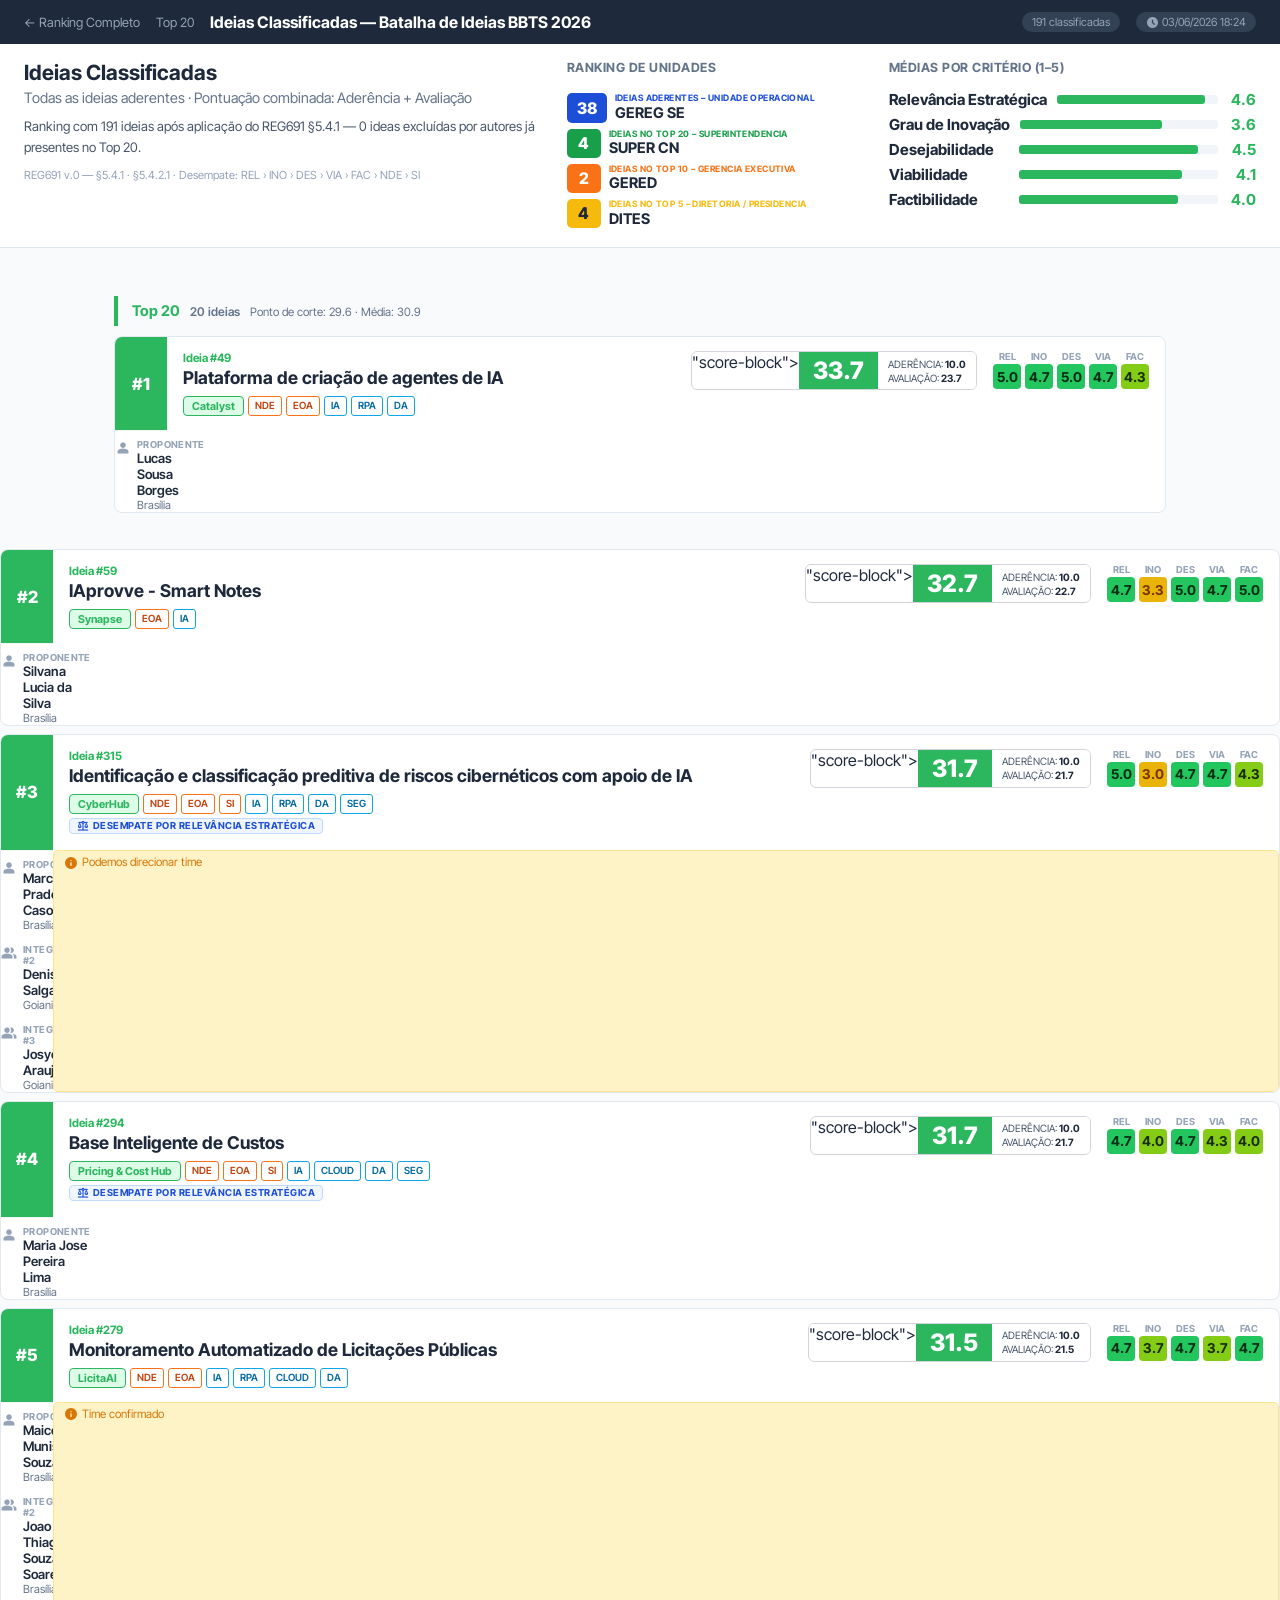
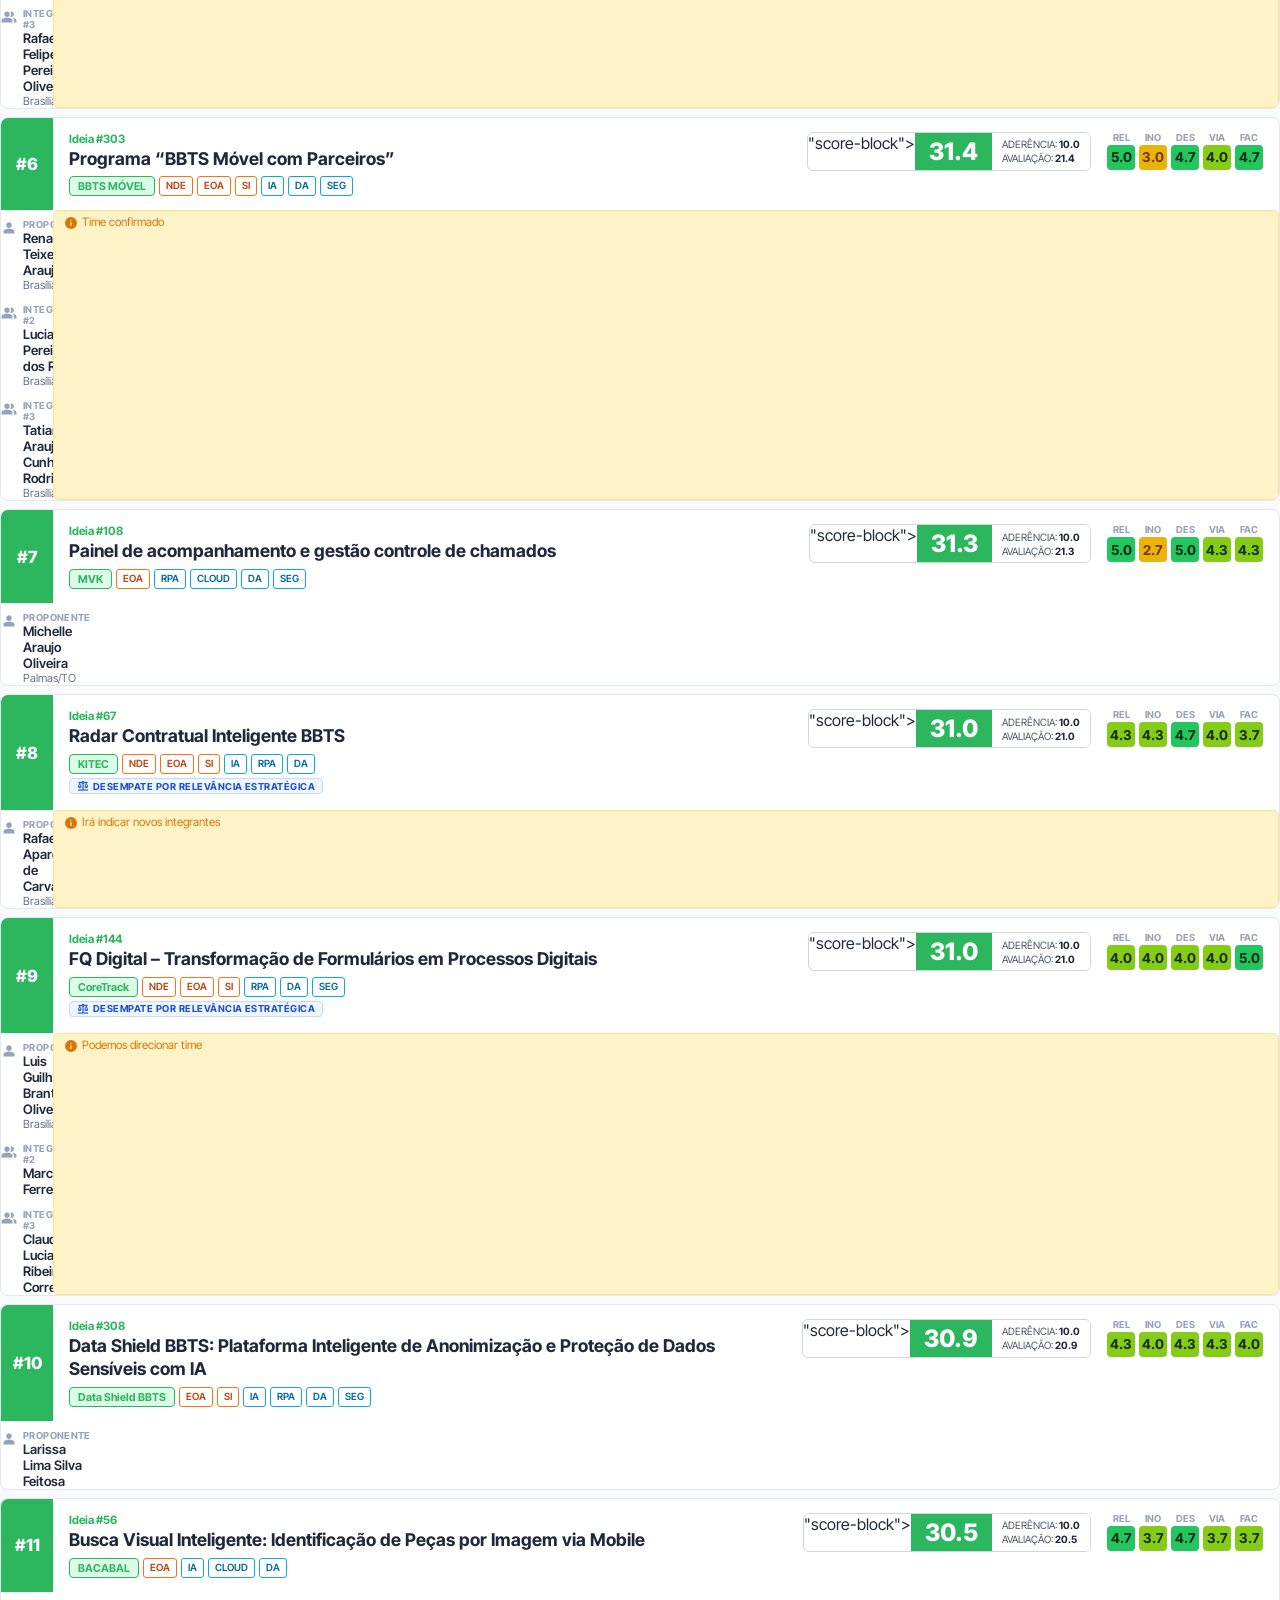
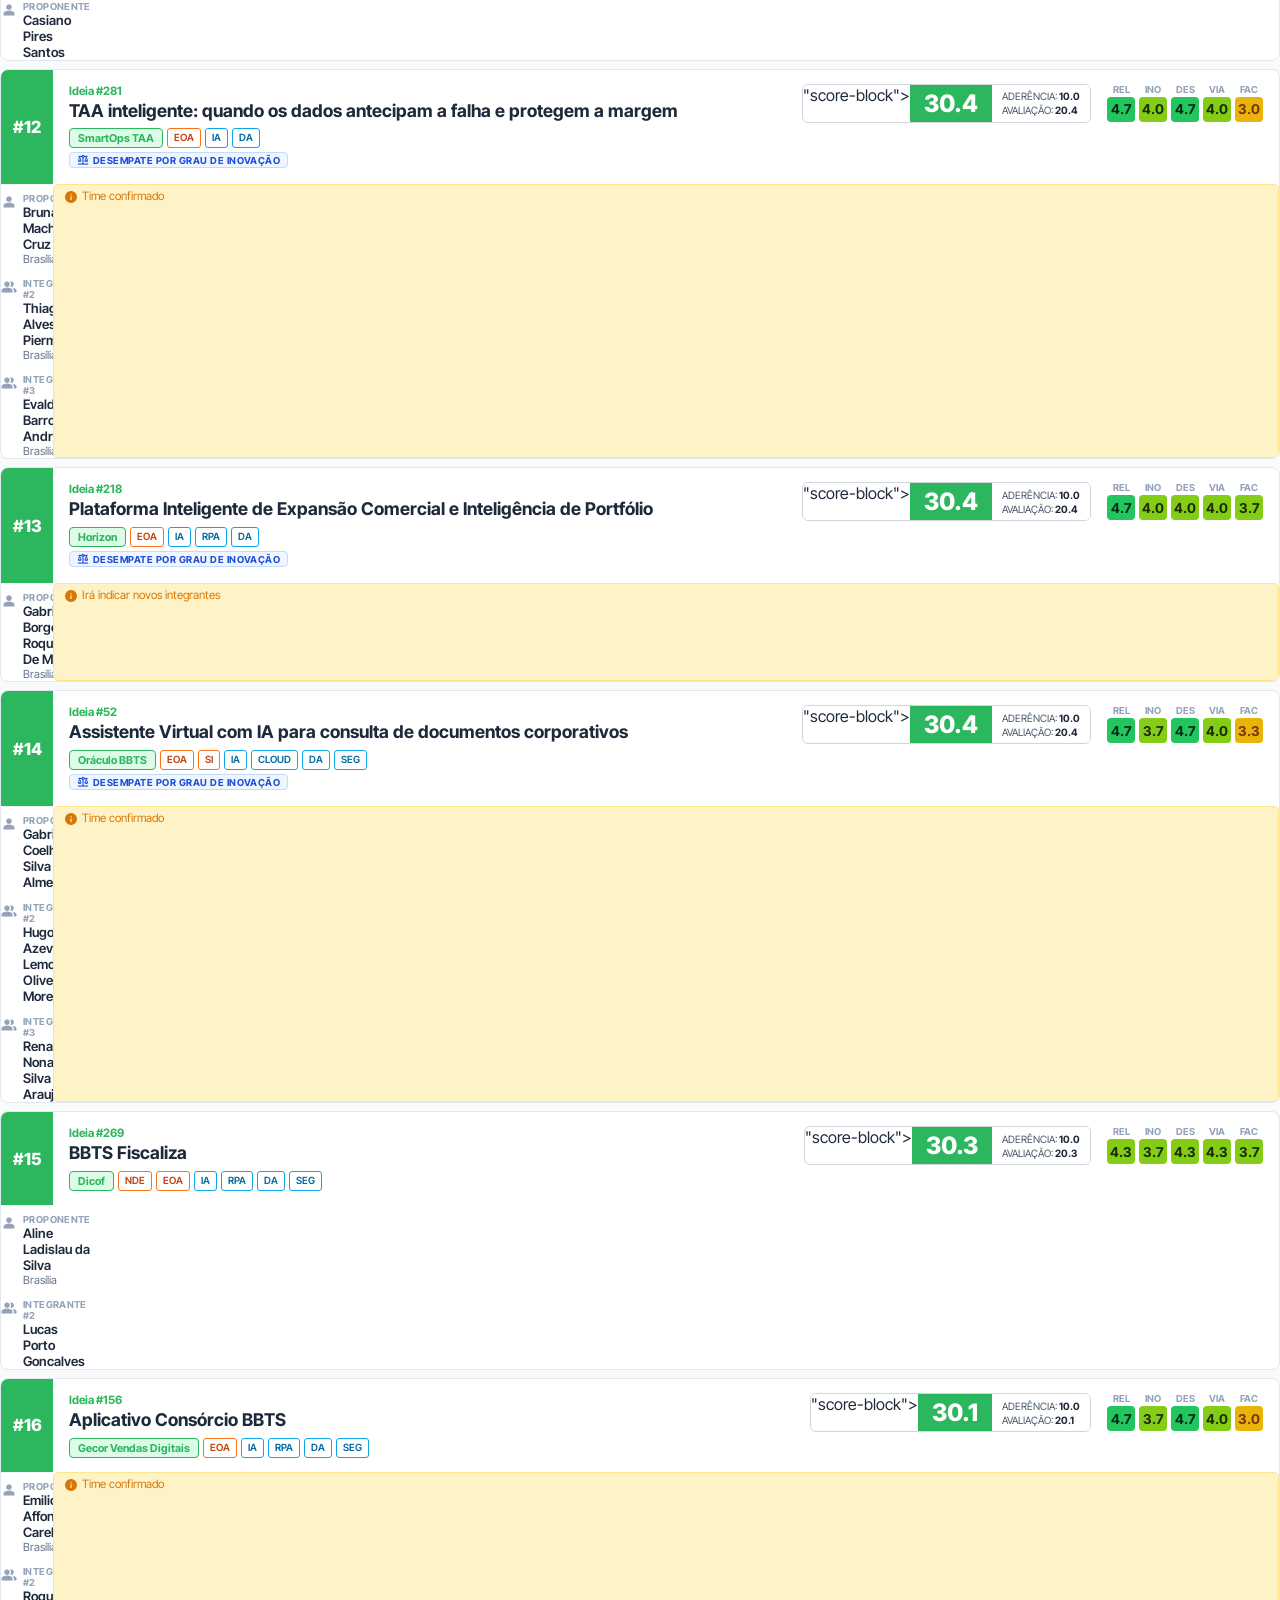
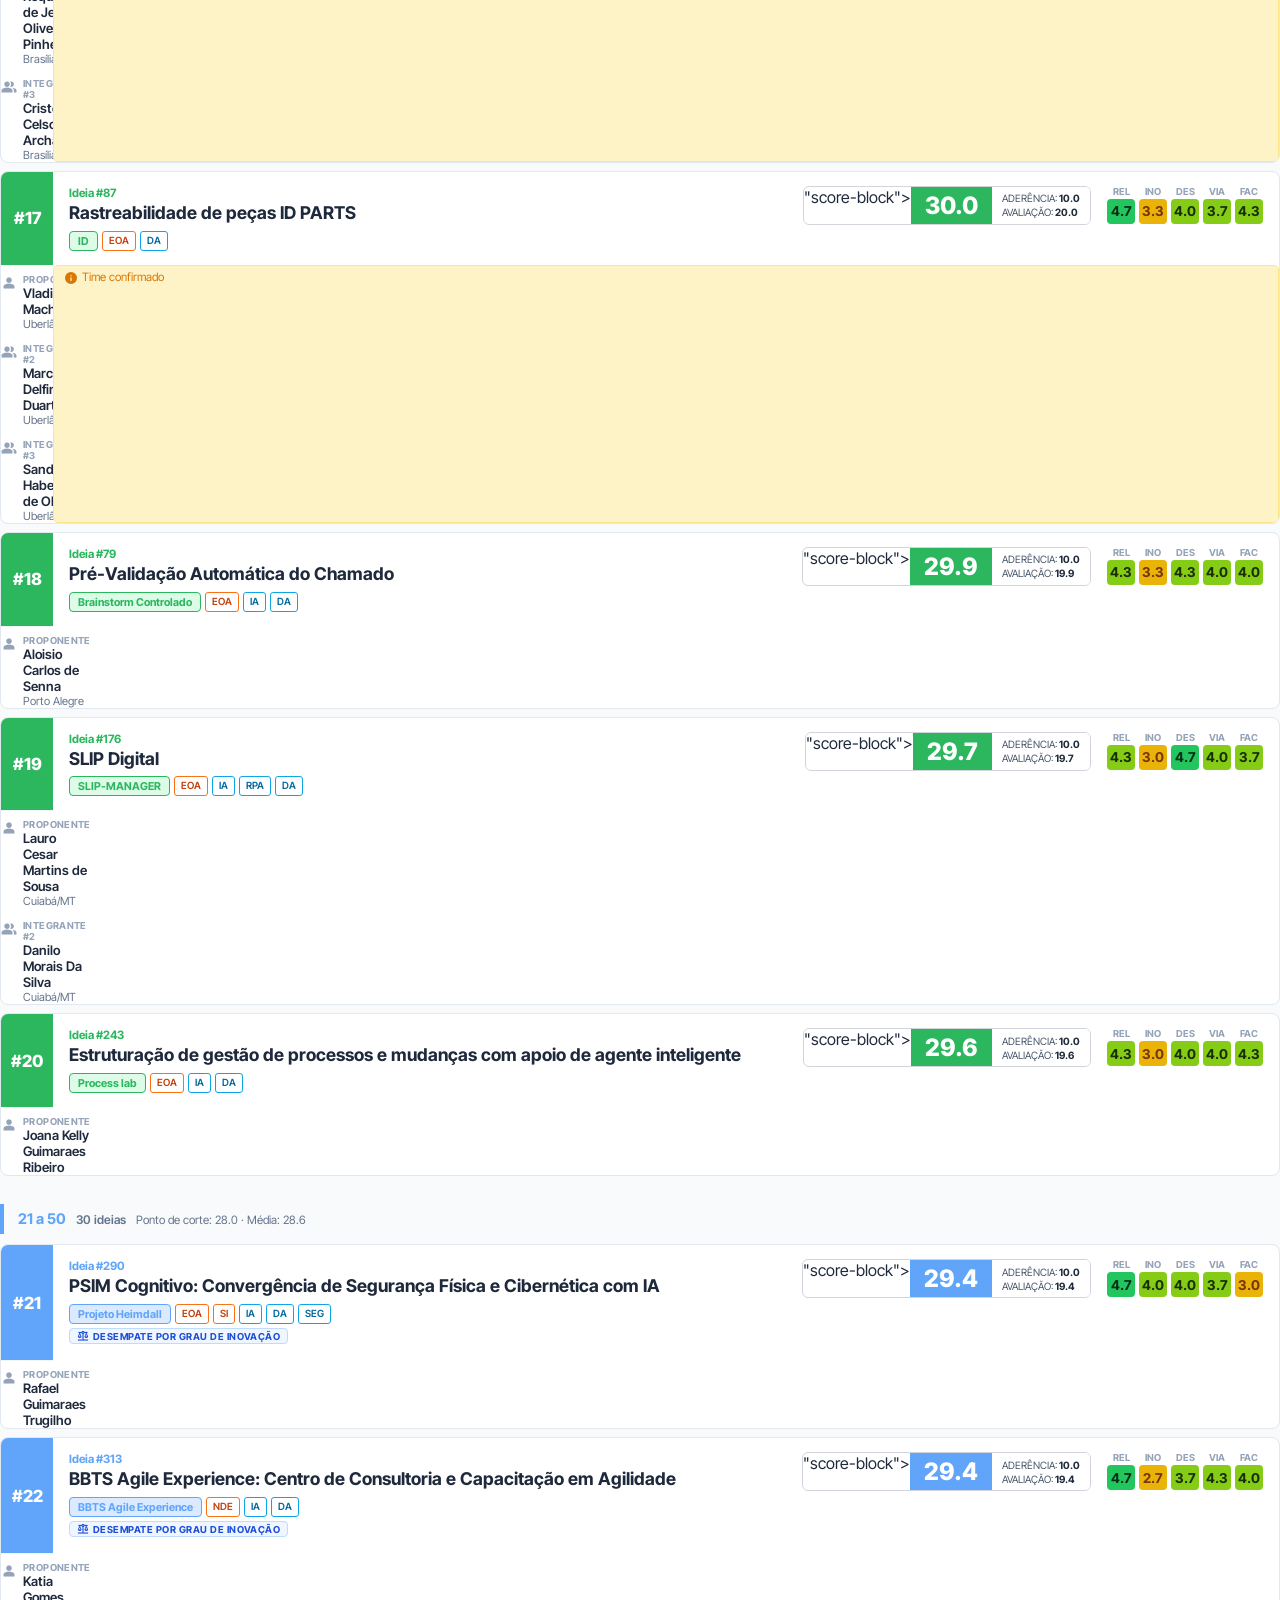
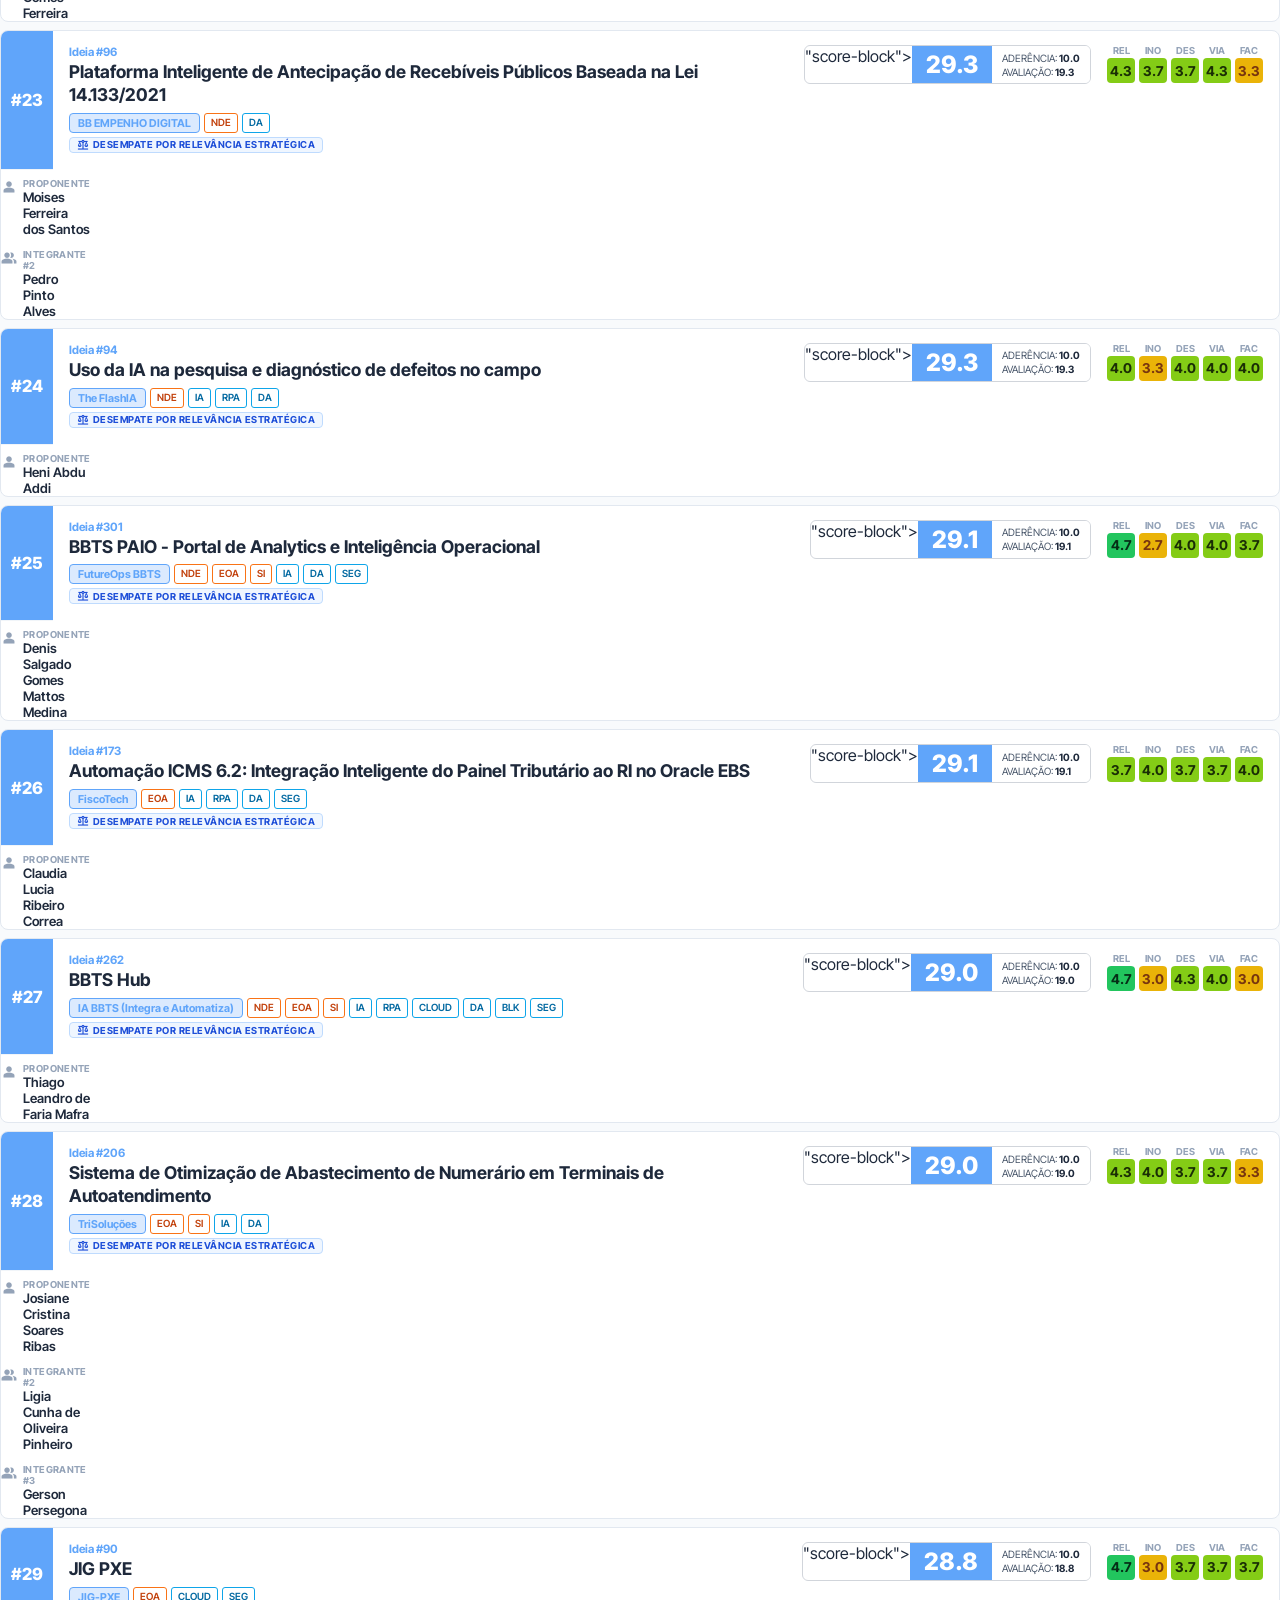
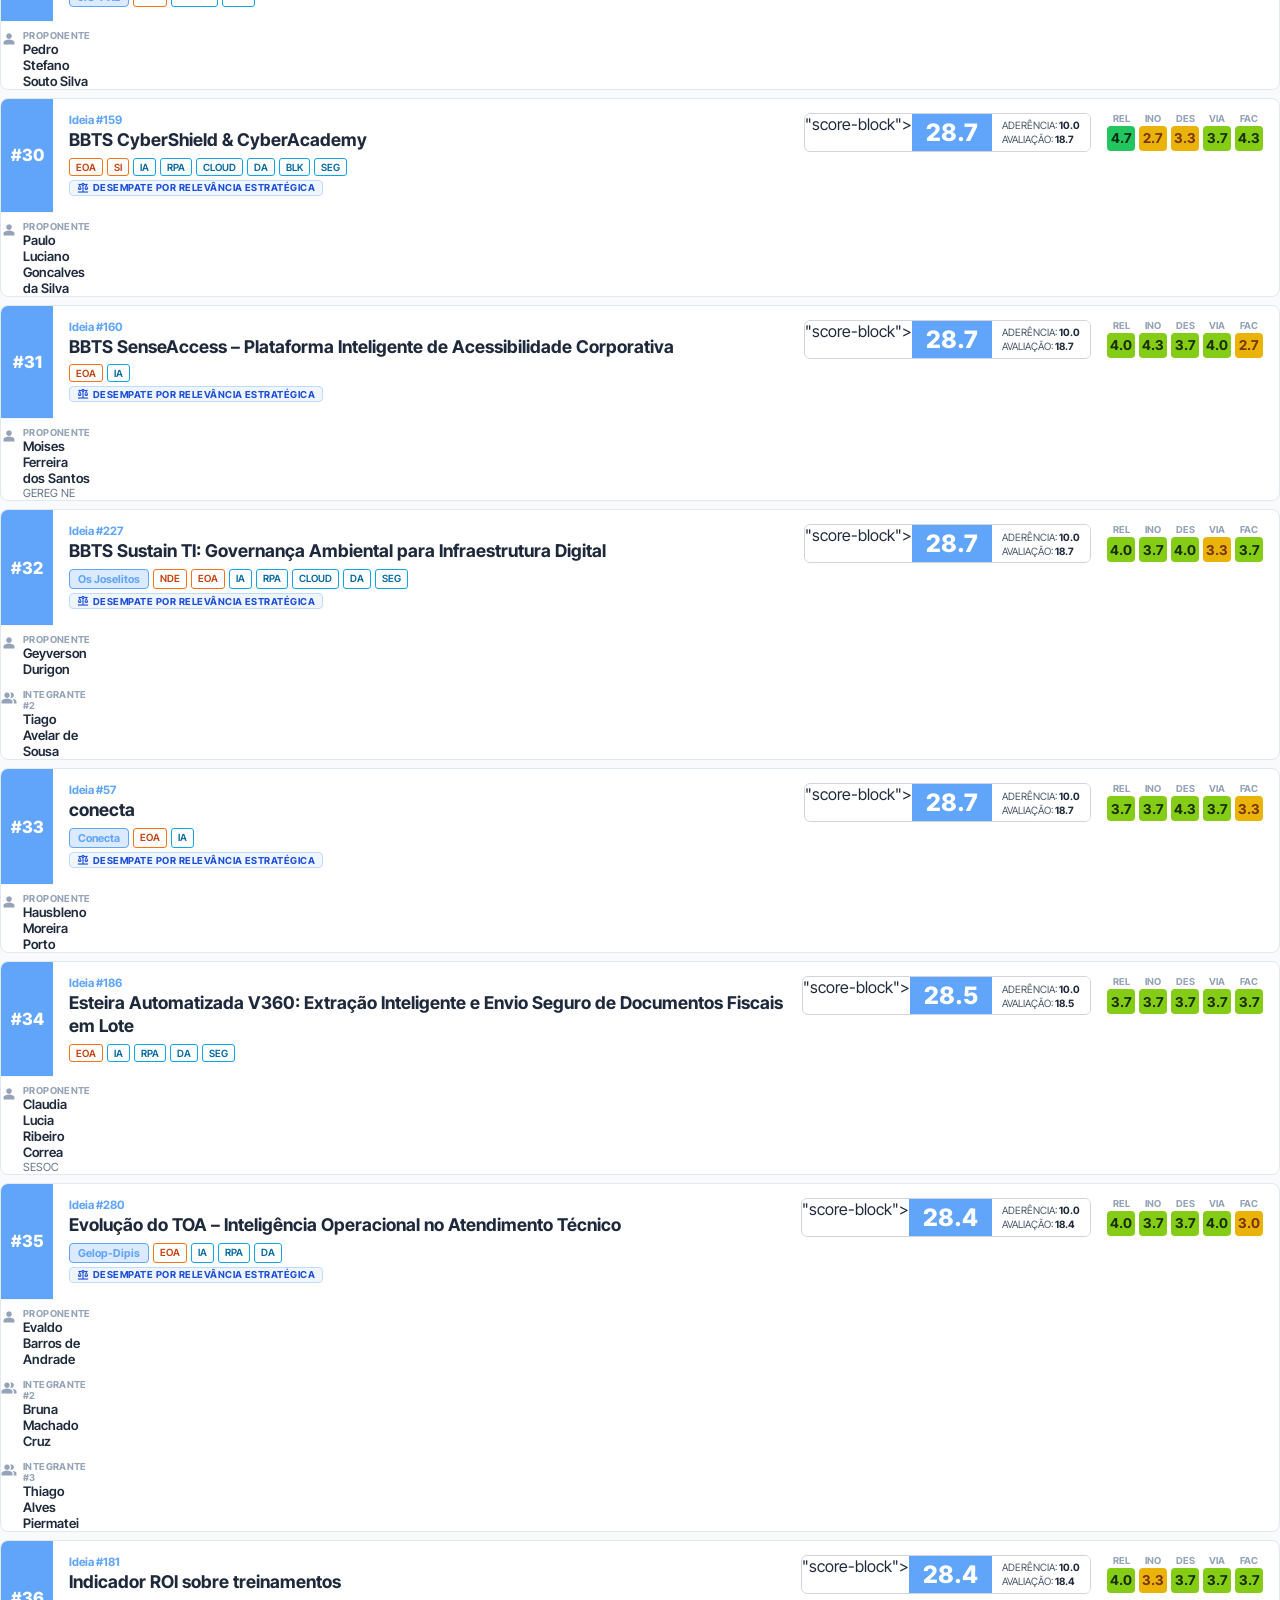
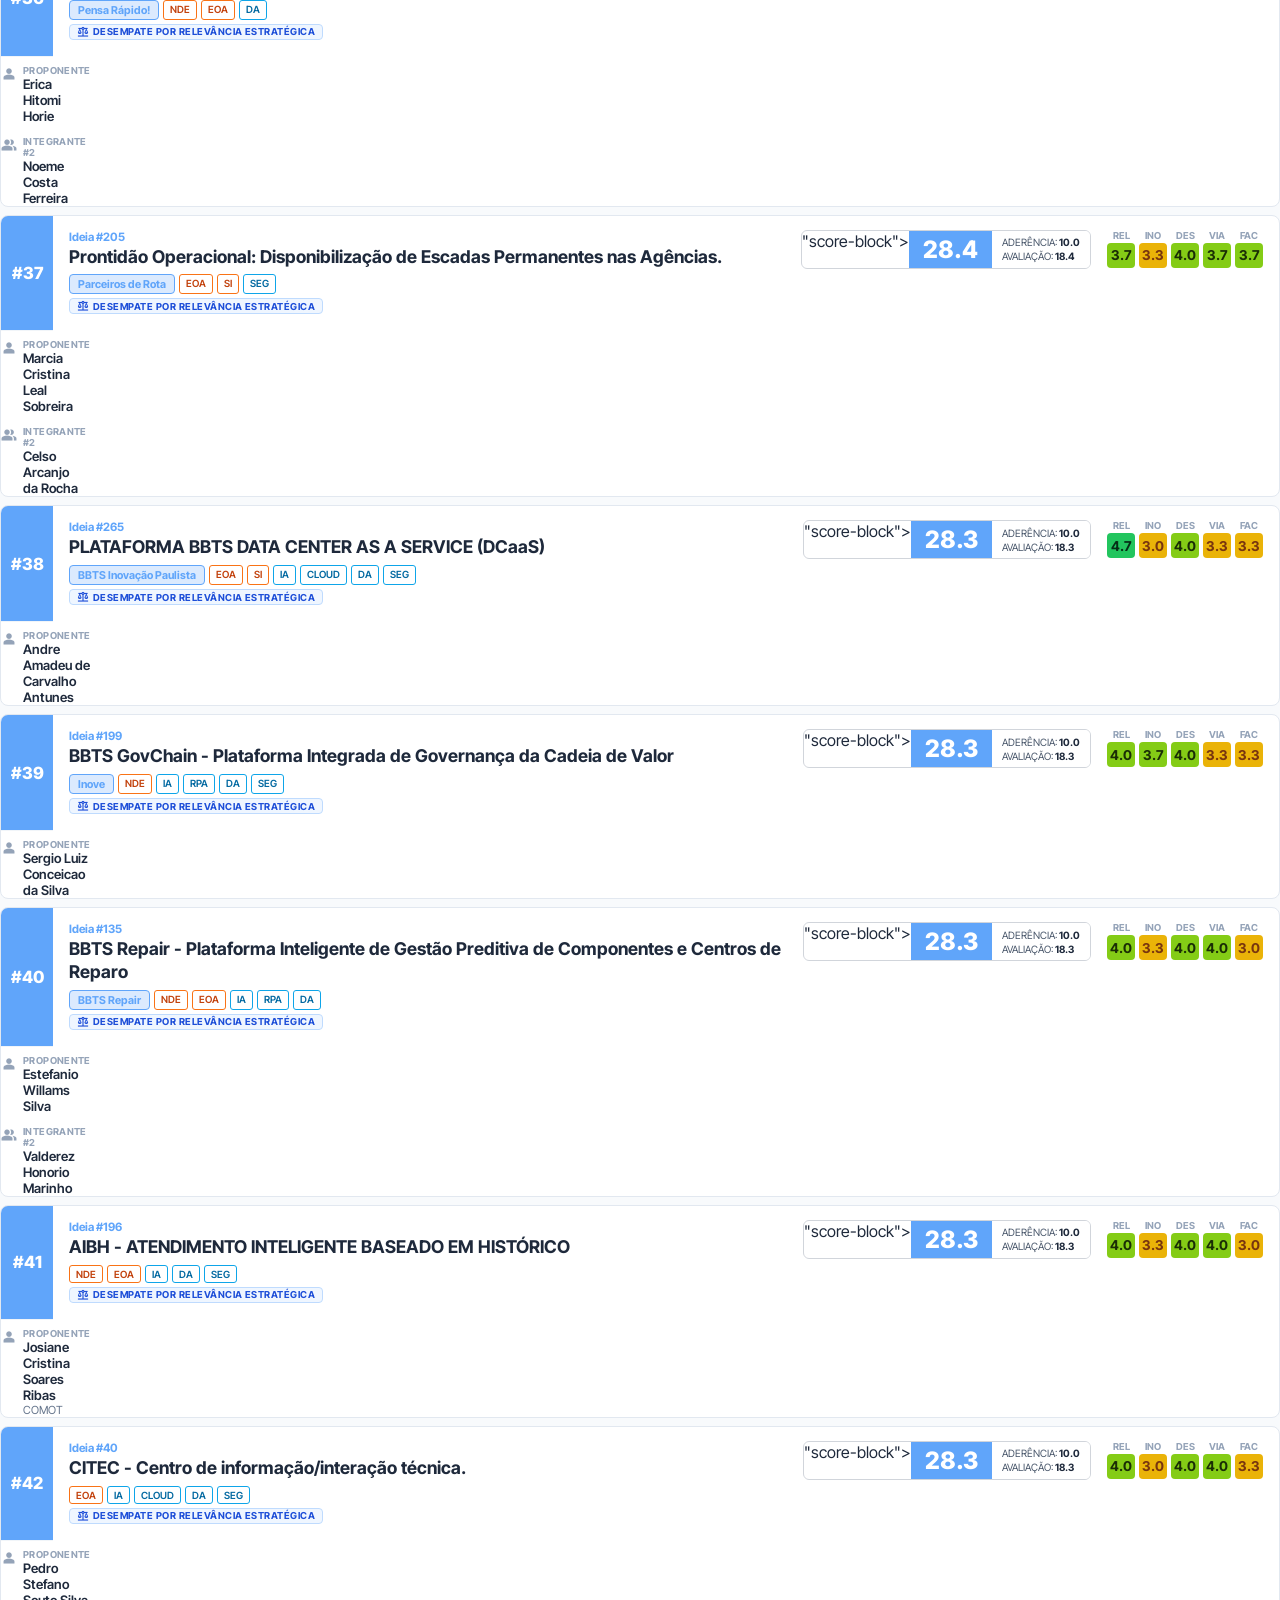
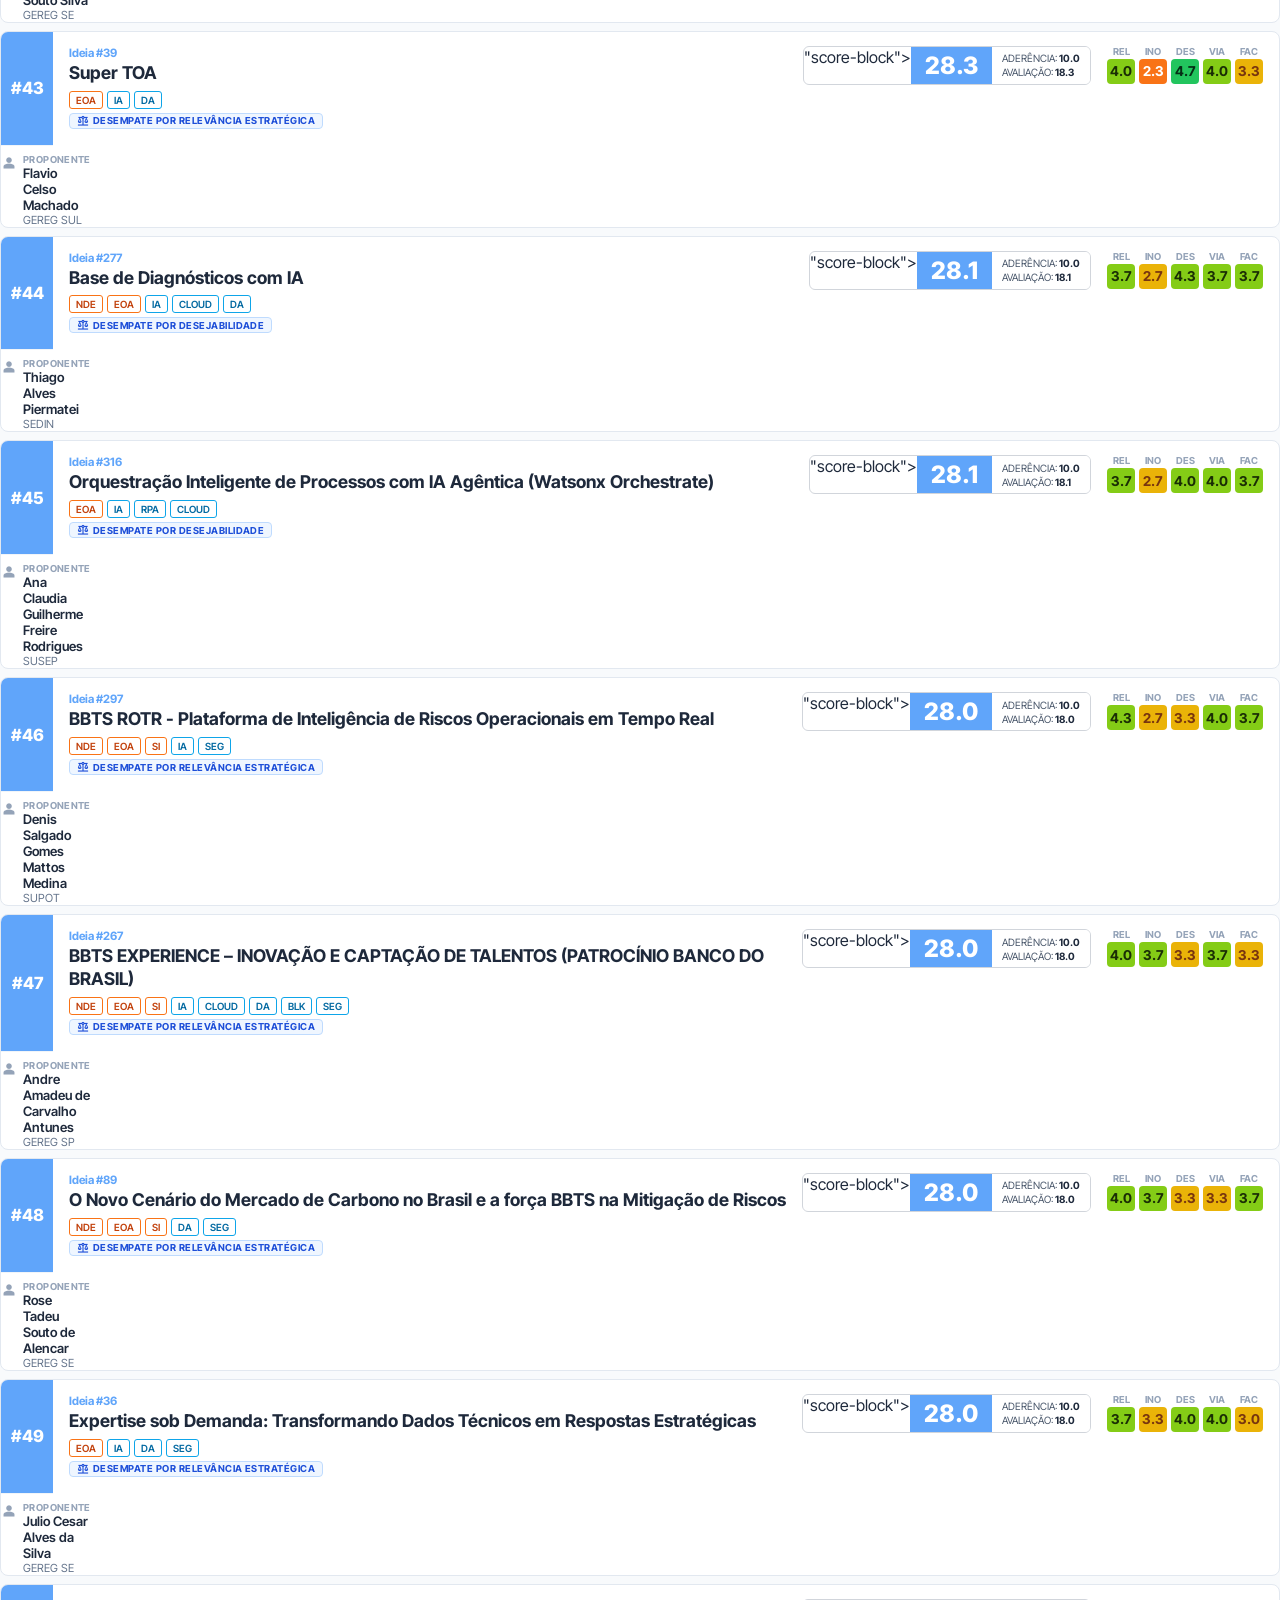
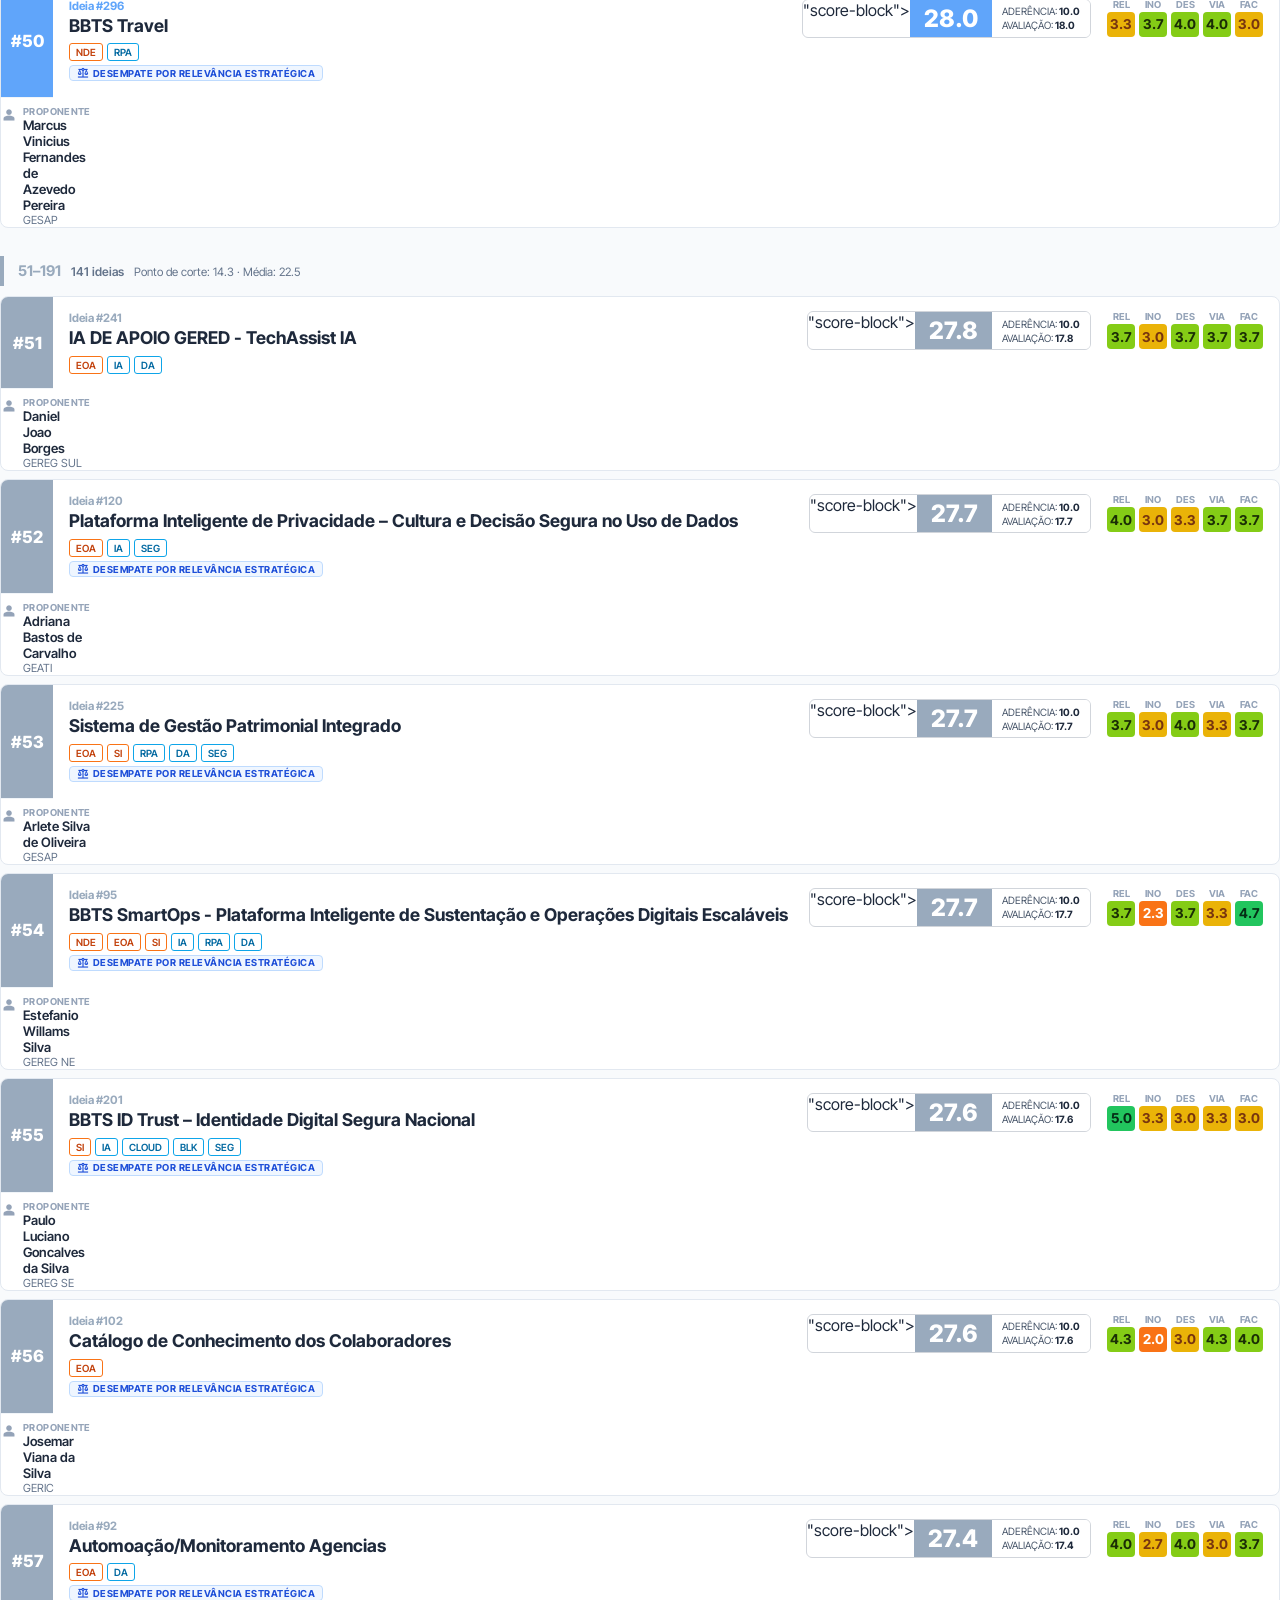
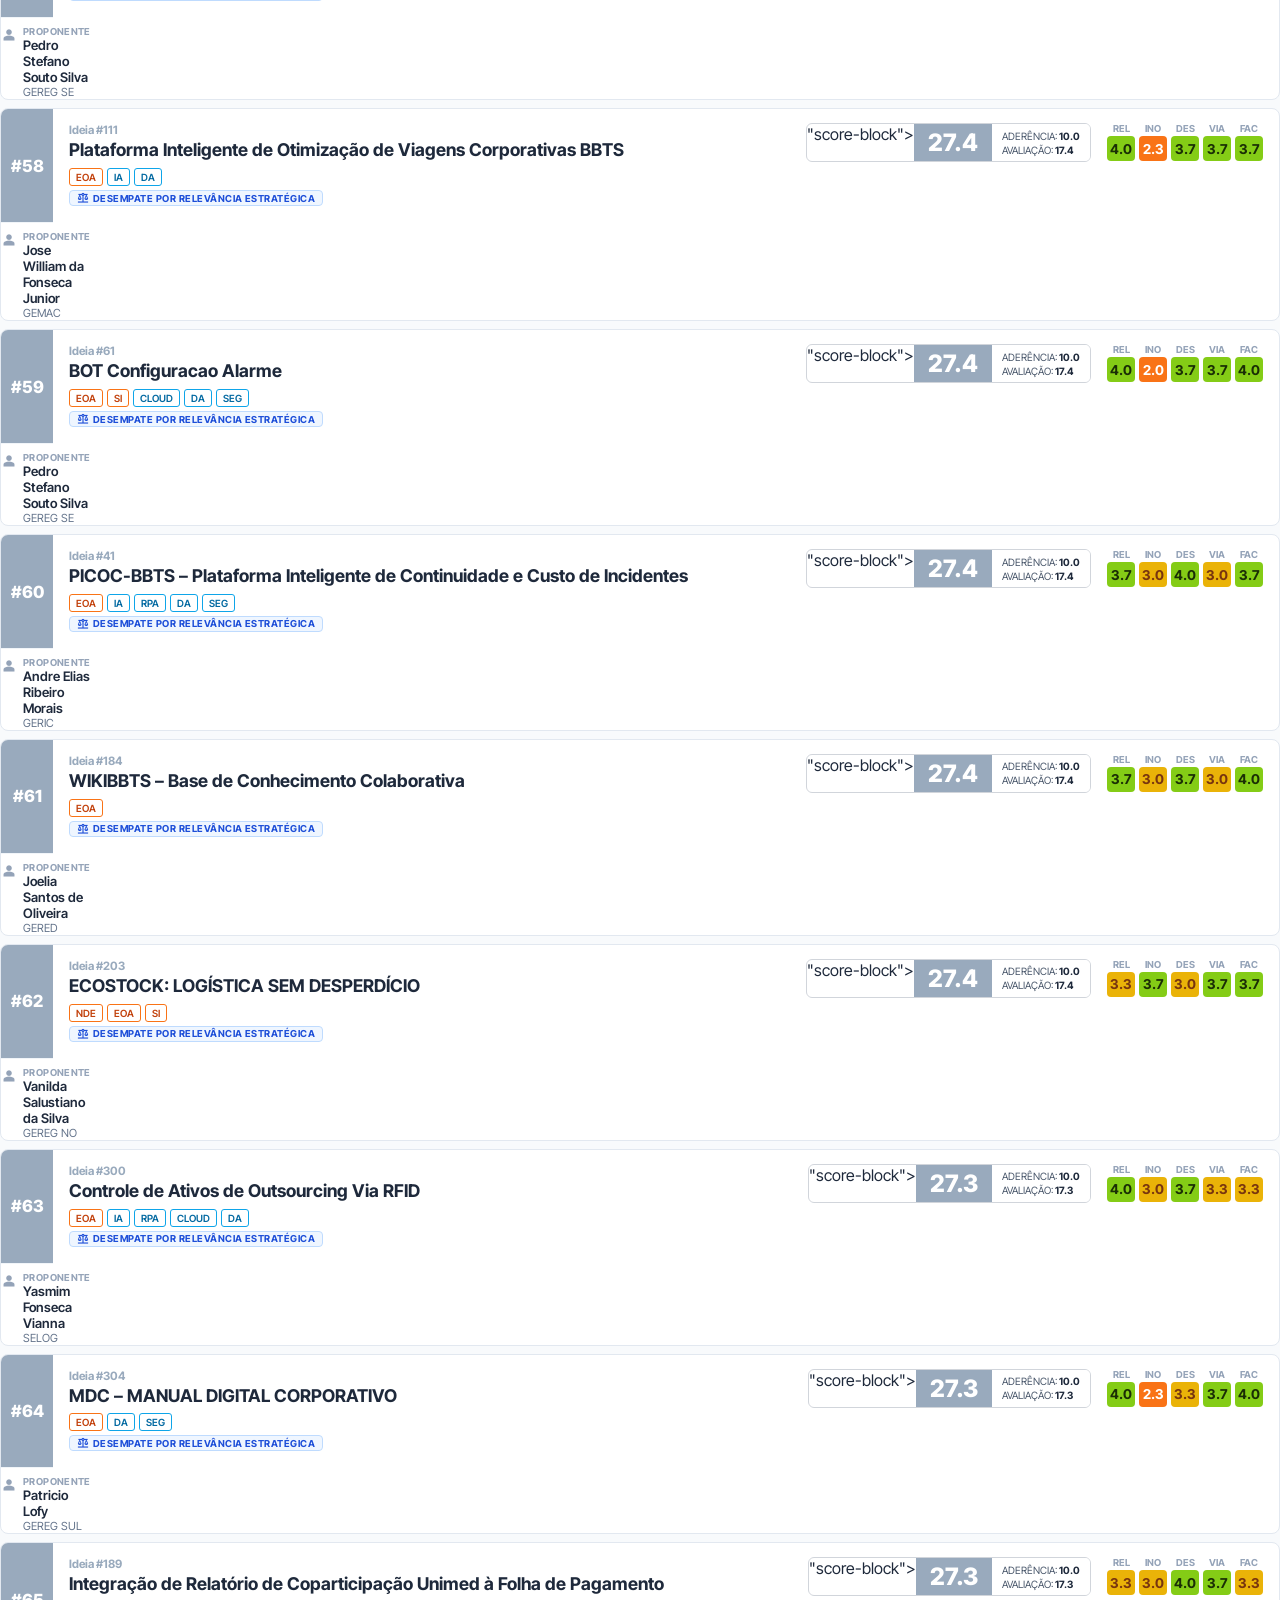
==== commit 62cf3ac4: "Atualizar IDEIAS CLASSIFICADAS.html" ====
--- a/IDEIAS CLASSIFICADAS.html
+++ b/IDEIAS CLASSIFICADAS.html
@@ -95,14 +95,14 @@
   <a href="TOP 20 IDEIAS.html">Top 20</a>
   <h1>Ideias Classificadas — Batalha de Ideias BBTS 2026</h1>
   <div class="hbadge">191 classificadas</div>
-  <div class="hbadge"><span class="material-symbols-outlined" style="font-size:13px;vertical-align:middle;margin-right:3px">schedule</span>03/06/2026 18:16</div>
+  <div class="hbadge"><span class="material-symbols-outlined" style="font-size:13px;vertical-align:middle;margin-right:3px">schedule</span>03/06/2026 18:24</div>
 </header>
 
 <div class="stat-bar">
   <div class="pb-col">
     <div class="pb-name">Ideias Classificadas</div>
     <div class="pb-cargo">Todas as ideias aderentes · Pontuação combinada: Aderência + Avaliação</div>
-    <div class="pb-desc">Ranking com 191 ideias após aplicação do REG691 §5.4.1 — 29 ideas excluídas por autores já presentes no Top 20.</div>
+    <div class="pb-desc">Ranking com 191 ideias após aplicação do REG691 §5.4.1 — 0 ideas excluídas por autores já presentes no Top 20.</div>
     <div class="pb-metodo-ref">REG691 v.0 — §5.4.1 · §5.4.2.1 · Desempate: REL › INO › DES › VIA › FAC › NDE › SI</div>
   </div>
   <div class="pb-col">
@@ -116,15 +116,15 @@
 </div>
 
 <div id="content">
-  <div class="section-hd" style="border-color:#2cb75f"><span class="section-title" style="color:#2cb75f">Top 20</span><span class="section-count">20 ideias</span><span class="section-desc">Ponto de corte: 29.6 · Média: 30.9</span></div><div class="idea-card"><div class="card-rank" style="background:#2cb75f">#1</div><div class="card-body"><div class="card-top"><div class="card-label"><div class="idea-id" style="color:#2cb75f">Ideia #49</div><div class="idea-title">Plataforma de criação de agentes de IA </div><div class="card-meta"><span class="time-badge" style="background:#dcfce7;color:#2cb75f">Catalyst</span><span class="chip chip-arena" title="Negócios Digitais Escaláveis">NDE</span><span class="chip chip-arena" title="Eficiência Operacional e Automação">EOA</span><span class="chip chip-tec" title="IA / IA Generativa">IA</span><span class="chip chip-tec" title="Hiperautomação / RPA">RPA</span><span class="chip chip-tec" title="Dados / Analytics">DA</span></div></div><div class="card-score-wrap"><div class="score-block">"score-block"><div class="score-badge" style="background:#2cb75f">33.7</div><div class="score-meta"><span class="score-row">ADERÊNCIA: <b>10.0</b></span><span class="score-row">AVALIAÇÃO: <b>23.7</b></span></div></div></div><div class="crits-row"><div class="crit-item"><span class="crit-lbl">REL</span><span class="sc sc-5">5.0</span></div><div class="crit-item"><span class="crit-lbl">INO</span><span class="sc sc-5">4.7</span></div><div class="crit-item"><span class="crit-lbl">DES</span><span class="sc sc-5">5.0</span></div><div class="crit-item"><span class="crit-lbl">VIA</span><span class="sc sc-5">4.7</span></div><div class="crit-item"><span class="crit-lbl">FAC</span><span class="sc sc-4">4.3</span></div></div></div></div><div class="card-membros"><div class="membro"><span class="material-symbols-outlined membro-icon">person</span><div><span class="membro-role">Proponente</span><span class="membro-nome">Lucas Sousa Borges</span><span class='membro-local'>Brasília</span></div></div></div></div></div><div class="idea-card"><div class="card-rank" style="background:#2cb75f">#2</div><div class="card-body"><div class="card-top"><div class="card-label"><div class="idea-id" style="color:#2cb75f">Ideia #59</div><div class="idea-title">IAprovve - Smart Notes</div><div class="card-meta"><span class="time-badge" style="background:#dcfce7;color:#2cb75f">Synapse</span><span class="chip chip-arena" title="Eficiência Operacional e Automação">EOA</span><span class="chip chip-tec" title="IA / IA Generativa">IA</span></div></div><div class="card-score-wrap"><div class="score-block">"score-block"><div class="score-badge" style="background:#2cb75f">32.7</div><div class="score-meta"><span class="score-row">ADERÊNCIA: <b>10.0</b></span><span class="score-row">AVALIAÇÃO: <b>22.7</b></span></div></div></div><div class="crits-row"><div class="crit-item"><span class="crit-lbl">REL</span><span class="sc sc-5">4.7</span></div><div class="crit-item"><span class="crit-lbl">INO</span><span class="sc sc-3">3.3</span></div><div class="crit-item"><span class="crit-lbl">DES</span><span class="sc sc-5">5.0</span></div><div class="crit-item"><span class="crit-lbl">VIA</span><span class="sc sc-5">4.7</span></div><div class="crit-item"><span class="crit-lbl">FAC</span><span class="sc sc-5">5.0</span></div></div></div></div><div class="card-membros"><div class="membro"><span class="material-symbols-outlined membro-icon">person</span><div><span class="membro-role">Proponente</span><span class="membro-nome">Silvana Lucia da Silva</span><span class='membro-local'>Brasília</span></div></div></div></div></div><div class="idea-card"><div class="card-rank" style="background:#2cb75f">#3</div><div class="card-body"><div class="card-top"><div class="card-label"><div class="idea-id" style="color:#2cb75f">Ideia #315</div><div class="idea-title">Identificação e classificação preditiva de riscos cibernéticos com apoio de IA</div><div class="card-meta"><span class="time-badge" style="background:#dcfce7;color:#2cb75f">CyberHub</span><span class="chip chip-arena" title="Negócios Digitais Escaláveis">NDE</span><span class="chip chip-arena" title="Eficiência Operacional e Automação">EOA</span><span class="chip chip-arena" title="Segurança Integrada">SI</span><span class="chip chip-tec" title="IA / IA Generativa">IA</span><span class="chip chip-tec" title="Hiperautomação / RPA">RPA</span><span class="chip chip-tec" title="Dados / Analytics">DA</span><span class="chip chip-tec" title="Segurança / Privacidade">SEG</span></div><div><span class="tiebreak-badge"><span class="material-symbols-outlined" style="font-size:12px">balance</span>Desempate por Relevância Estratégica</span></div></div><div class="card-score-wrap"><div class="score-block">"score-block"><div class="score-badge" style="background:#2cb75f">31.7</div><div class="score-meta"><span class="score-row">ADERÊNCIA: <b>10.0</b></span><span class="score-row">AVALIAÇÃO: <b>21.7</b></span></div></div></div><div class="crits-row"><div class="crit-item"><span class="crit-lbl">REL</span><span class="sc sc-5">5.0</span></div><div class="crit-item"><span class="crit-lbl">INO</span><span class="sc sc-3">3.0</span></div><div class="crit-item"><span class="crit-lbl">DES</span><span class="sc sc-5">4.7</span></div><div class="crit-item"><span class="crit-lbl">VIA</span><span class="sc sc-5">4.7</span></div><div class="crit-item"><span class="crit-lbl">FAC</span><span class="sc sc-4">4.3</span></div></div></div></div><div class="card-membros"><div class="membro"><span class="material-symbols-outlined membro-icon">person</span><div><span class="membro-role">Proponente</span><span class="membro-nome">Marcos Prado Cason</span><span class='membro-local'>Brasília</span></div></div><div class="membro"><span class="material-symbols-outlined membro-icon">group</span><div><span class="membro-role">Integrante #2</span><span class="membro-nome">Denis Salgado</span><span class='membro-local'>Goiania</span></div></div><div class="membro"><span class="material-symbols-outlined membro-icon">group</span><div><span class="membro-role">Integrante #3</span><span class="membro-nome">Josyelton Araujo</span><span class='membro-local'>Goiania</span></div></div></div><div class="obs-note"><span class="material-symbols-outlined" style="font-size:14px;vertical-align:middle;margin-right:4px">info</span>Podemos direcionar time</div></div></div><div class="idea-card"><div class="card-rank" style="background:#2cb75f">#4</div><div class="card-body"><div class="card-top"><div class="card-label"><div class="idea-id" style="color:#2cb75f">Ideia #294</div><div class="idea-title">Base Inteligente de Custos</div><div class="card-meta"><span class="time-badge" style="background:#dcfce7;color:#2cb75f">Pricing &amp; Cost Hub</span><span class="chip chip-arena" title="Negócios Digitais Escaláveis">NDE</span><span class="chip chip-arena" title="Eficiência Operacional e Automação">EOA</span><span class="chip chip-arena" title="Segurança Integrada">SI</span><span class="chip chip-tec" title="IA / IA Generativa">IA</span><span class="chip chip-tec" title="MultiCloud / Cloud">CLOUD</span><span class="chip chip-tec" title="Dados / Analytics">DA</span><span class="chip chip-tec" title="Segurança / Privacidade">SEG</span></div><div><span class="tiebreak-badge"><span class="material-symbols-outlined" style="font-size:12px">balance</span>Desempate por Relevância Estratégica</span></div></div><div class="card-score-wrap"><div class="score-block">"score-block"><div class="score-badge" style="background:#2cb75f">31.7</div><div class="score-meta"><span class="score-row">ADERÊNCIA: <b>10.0</b></span><span class="score-row">AVALIAÇÃO: <b>21.7</b></span></div></div></div><div class="crits-row"><div class="crit-item"><span class="crit-lbl">REL</span><span class="sc sc-5">4.7</span></div><div class="crit-item"><span class="crit-lbl">INO</span><span class="sc sc-4">4.0</span></div><div class="crit-item"><span class="crit-lbl">DES</span><span class="sc sc-5">4.7</span></div><div class="crit-item"><span class="crit-lbl">VIA</span><span class="sc sc-4">4.3</span></div><div class="crit-item"><span class="crit-lbl">FAC</span><span class="sc sc-4">4.0</span></div></div></div></div><div class="card-membros"><div class="membro"><span class="material-symbols-outlined membro-icon">person</span><div><span class="membro-role">Proponente</span><span class="membro-nome">Maria Jose Pereira Lima</span><span class='membro-local'>Brasília</span></div></div></div></div></div><div class="idea-card"><div class="card-rank" style="background:#2cb75f">#5</div><div class="card-body"><div class="card-top"><div class="card-label"><div class="idea-id" style="color:#2cb75f">Ideia #279</div><div class="idea-title">Monitoramento Automatizado de Licitações Públicas</div><div class="card-meta"><span class="time-badge" style="background:#dcfce7;color:#2cb75f">LicitaAI</span><span class="chip chip-arena" title="Negócios Digitais Escaláveis">NDE</span><span class="chip chip-arena" title="Eficiência Operacional e Automação">EOA</span><span class="chip chip-tec" title="IA / IA Generativa">IA</span><span class="chip chip-tec" title="Hiperautomação / RPA">RPA</span><span class="chip chip-tec" title="MultiCloud / Cloud">CLOUD</span><span class="chip chip-tec" title="Dados / Analytics">DA</span></div></div><div class="card-score-wrap"><div class="score-block">"score-block"><div class="score-badge" style="background:#2cb75f">31.5</div><div class="score-meta"><span class="score-row">ADERÊNCIA: <b>10.0</b></span><span class="score-row">AVALIAÇÃO: <b>21.5</b></span></div></div></div><div class="crits-row"><div class="crit-item"><span class="crit-lbl">REL</span><span class="sc sc-5">4.7</span></div><div class="crit-item"><span class="crit-lbl">INO</span><span class="sc sc-4">3.7</span></div><div class="crit-item"><span class="crit-lbl">DES</span><span class="sc sc-5">4.7</span></div><div class="crit-item"><span class="crit-lbl">VIA</span><span class="sc sc-4">3.7</span></div><div class="crit-item"><span class="crit-lbl">FAC</span><span class="sc sc-5">4.7</span></div></div></div></div><div class="card-membros"><div class="membro"><span class="material-symbols-outlined membro-icon">person</span><div><span class="membro-role">Proponente</span><span class="membro-nome">Maicon Munis De Souza</span><span class='membro-local'>Brasília</span></div></div><div class="membro"><span class="material-symbols-outlined membro-icon">group</span><div><span class="membro-role">Integrante #2</span><span class="membro-nome">Joao Thiago de Souza Soares</span><span class='membro-local'>Brasília</span></div></div><div class="membro"><span class="material-symbols-outlined membro-icon">group</span><div><span class="membro-role">Integrante #3</span><span class="membro-nome">Rafael Felipe Pereira de Oliveira</span><span class='membro-local'>Brasília</span></div></div></div><div class="obs-note"><span class="material-symbols-outlined" style="font-size:14px;vertical-align:middle;margin-right:4px">info</span>Time confirmado</div></div></div><div class="idea-card"><div class="card-rank" style="background:#2cb75f">#6</div><div class="card-body"><div class="card-top"><div class="card-label"><div class="idea-id" style="color:#2cb75f">Ideia #303</div><div class="idea-title">Programa “BBTS Móvel com Parceiros”</div><div class="card-meta"><span class="time-badge" style="background:#dcfce7;color:#2cb75f">BBTS MÓVEL</span><span class="chip chip-arena" title="Negócios Digitais Escaláveis">NDE</span><span class="chip chip-arena" title="Eficiência Operacional e Automação">EOA</span><span class="chip chip-arena" title="Segurança Integrada">SI</span><span class="chip chip-tec" title="IA / IA Generativa">IA</span><span class="chip chip-tec" title="Dados / Analytics">DA</span><span class="chip chip-tec" title="Segurança / Privacidade">SEG</span></div></div><div class="card-score-wrap"><div class="score-block">"score-block"><div class="score-badge" style="background:#2cb75f">31.4</div><div class="score-meta"><span class="score-row">ADERÊNCIA: <b>10.0</b></span><span class="score-row">AVALIAÇÃO: <b>21.4</b></span></div></div></div><div class="crits-row"><div class="crit-item"><span class="crit-lbl">REL</span><span class="sc sc-5">5.0</span></div><div class="crit-item"><span class="crit-lbl">INO</span><span class="sc sc-3">3.0</span></div><div class="crit-item"><span class="crit-lbl">DES</span><span class="sc sc-5">4.7</span></div><div class="crit-item"><span class="crit-lbl">VIA</span><span class="sc sc-4">4.0</span></div><div class="crit-item"><span class="crit-lbl">FAC</span><span class="sc sc-5">4.7</span></div></div></div></div><div class="card-membros"><div class="membro"><span class="material-symbols-outlined membro-icon">person</span><div><span class="membro-role">Proponente</span><span class="membro-nome">Renato Teixeira de Araujo</span><span class='membro-local'>Brasília</span></div></div><div class="membro"><span class="material-symbols-outlined membro-icon">group</span><div><span class="membro-role">Integrante #2</span><span class="membro-nome">Luciane Pereira dos Reis</span><span class='membro-local'>Brasília</span></div></div><div class="membro"><span class="material-symbols-outlined membro-icon">group</span><div><span class="membro-role">Integrante #3</span><span class="membro-nome">Tatiane Araujo da Cunha Rodrigues</span><span class='membro-local'>Brasília</span></div></div></div><div class="obs-note"><span class="material-symbols-outlined" style="font-size:14px;vertical-align:middle;margin-right:4px">info</span>Time confirmado</div></div></div><div class="idea-card"><div class="card-rank" style="background:#2cb75f">#7</div><div class="card-body"><div class="card-top"><div class="card-label"><div class="idea-id" style="color:#2cb75f">Ideia #108</div><div class="idea-title">Painel de acompanhamento e gestão controle de chamados</div><div class="card-meta"><span class="time-badge" style="background:#dcfce7;color:#2cb75f">MVK</span><span class="chip chip-arena" title="Eficiência Operacional e Automação">EOA</span><span class="chip chip-tec" title="Hiperautomação / RPA">RPA</span><span class="chip chip-tec" title="MultiCloud / Cloud">CLOUD</span><span class="chip chip-tec" title="Dados / Analytics">DA</span><span class="chip chip-tec" title="Segurança / Privacidade">SEG</span></div></div><div class="card-score-wrap"><div class="score-block">"score-block"><div class="score-badge" style="background:#2cb75f">31.3</div><div class="score-meta"><span class="score-row">ADERÊNCIA: <b>10.0</b></span><span class="score-row">AVALIAÇÃO: <b>21.3</b></span></div></div></div><div class="crits-row"><div class="crit-item"><span class="crit-lbl">REL</span><span class="sc sc-5">5.0</span></div><div class="crit-item"><span class="crit-lbl">INO</span><span class="sc sc-3">2.7</span></div><div class="crit-item"><span class="crit-lbl">DES</span><span class="sc sc-5">5.0</span></div><div class="crit-item"><span class="crit-lbl">VIA</span><span class="sc sc-4">4.3</span></div><div class="crit-item"><span class="crit-lbl">FAC</span><span class="sc sc-4">4.3</span></div></div></div></div><div class="card-membros"><div class="membro"><span class="material-symbols-outlined membro-icon">person</span><div><span class="membro-role">Proponente</span><span class="membro-nome">Michelle Araujo Oliveira</span><span class='membro-local'>Palmas/TO</span></div></div></div></div></div><div class="idea-card"><div class="card-rank" style="background:#2cb75f">#8</div><div class="card-body"><div class="card-top"><div class="card-label"><div class="idea-id" style="color:#2cb75f">Ideia #67</div><div class="idea-title">Radar Contratual Inteligente BBTS</div><div class="card-meta"><span class="time-badge" style="background:#dcfce7;color:#2cb75f">KITEC</span><span class="chip chip-arena" title="Negócios Digitais Escaláveis">NDE</span><span class="chip chip-arena" title="Eficiência Operacional e Automação">EOA</span><span class="chip chip-arena" title="Segurança Integrada">SI</span><span class="chip chip-tec" title="IA / IA Generativa">IA</span><span class="chip chip-tec" title="Hiperautomação / RPA">RPA</span><span class="chip chip-tec" title="Dados / Analytics">DA</span></div><div><span class="tiebreak-badge"><span class="material-symbols-outlined" style="font-size:12px">balance</span>Desempate por Relevância Estratégica</span></div></div><div class="card-score-wrap"><div class="score-block">"score-block"><div class="score-badge" style="background:#2cb75f">31.0</div><div class="score-meta"><span class="score-row">ADERÊNCIA: <b>10.0</b></span><span class="score-row">AVALIAÇÃO: <b>21.0</b></span></div></div></div><div class="crits-row"><div class="crit-item"><span class="crit-lbl">REL</span><span class="sc sc-4">4.3</span></div><div class="crit-item"><span class="crit-lbl">INO</span><span class="sc sc-4">4.3</span></div><div class="crit-item"><span class="crit-lbl">DES</span><span class="sc sc-5">4.7</span></div><div class="crit-item"><span class="crit-lbl">VIA</span><span class="sc sc-4">4.0</span></div><div class="crit-item"><span class="crit-lbl">FAC</span><span class="sc sc-4">3.7</span></div></div></div></div><div class="card-membros"><div class="membro"><span class="material-symbols-outlined membro-icon">person</span><div><span class="membro-role">Proponente</span><span class="membro-nome">Rafael Aparecido de Carvalho</span><span class='membro-local'>Brasília</span></div></div></div><div class="obs-note"><span class="material-symbols-outlined" style="font-size:14px;vertical-align:middle;margin-right:4px">info</span>Irá indicar novos integrantes</div></div></div><div class="idea-card"><div class="card-rank" style="background:#2cb75f">#9</div><div class="card-body"><div class="card-top"><div class="card-label"><div class="idea-id" style="color:#2cb75f">Ideia #144</div><div class="idea-title">FQ Digital – Transformação de Formulários em Processos Digitais</div><div class="card-meta"><span class="time-badge" style="background:#dcfce7;color:#2cb75f">CoreTrack</span><span class="chip chip-arena" title="Negócios Digitais Escaláveis">NDE</span><span class="chip chip-arena" title="Eficiência Operacional e Automação">EOA</span><span class="chip chip-arena" title="Segurança Integrada">SI</span><span class="chip chip-tec" title="Hiperautomação / RPA">RPA</span><span class="chip chip-tec" title="Dados / Analytics">DA</span><span class="chip chip-tec" title="Segurança / Privacidade">SEG</span></div><div><span class="tiebreak-badge"><span class="material-symbols-outlined" style="font-size:12px">balance</span>Desempate por Relevância Estratégica</span></div></div><div class="card-score-wrap"><div class="score-block">"score-block"><div class="score-badge" style="background:#2cb75f">31.0</div><div class="score-meta"><span class="score-row">ADERÊNCIA: <b>10.0</b></span><span class="score-row">AVALIAÇÃO: <b>21.0</b></span></div></div></div><div class="crits-row"><div class="crit-item"><span class="crit-lbl">REL</span><span class="sc sc-4">4.0</span></div><div class="crit-item"><span class="crit-lbl">INO</span><span class="sc sc-4">4.0</span></div><div class="crit-item"><span class="crit-lbl">DES</span><span class="sc sc-4">4.0</span></div><div class="crit-item"><span class="crit-lbl">VIA</span><span class="sc sc-4">4.0</span></div><div class="crit-item"><span class="crit-lbl">FAC</span><span class="sc sc-5">5.0</span></div></div></div></div><div class="card-membros"><div class="membro"><span class="material-symbols-outlined membro-icon">person</span><div><span class="membro-role">Proponente</span><span class="membro-nome">Luis Guilherme Brant Oliveira</span><span class='membro-local'>Brasília</span></div></div><div class="membro"><span class="material-symbols-outlined membro-icon">group</span><div><span class="membro-role">Integrante #2</span><span class="membro-nome">Marcio Ferreira</span></div></div><div class="membro"><span class="material-symbols-outlined membro-icon">group</span><div><span class="membro-role">Integrante #3</span><span class="membro-nome">Claudia Lucia Ribeiro Correa</span></div></div></div><div class="obs-note"><span class="material-symbols-outlined" style="font-size:14px;vertical-align:middle;margin-right:4px">info</span>Podemos direcionar time</div></div></div><div class="idea-card"><div class="card-rank" style="background:#2cb75f">#10</div><div class="card-body"><div class="card-top"><div class="card-label"><div class="idea-id" style="color:#2cb75f">Ideia #308</div><div class="idea-title">Data Shield BBTS: Plataforma Inteligente de Anonimização e Proteção de Dados Sensíveis com IA</div><div class="card-meta"><span class="time-badge" style="background:#dcfce7;color:#2cb75f">Data Shield BBTS</span><span class="chip chip-arena" title="Eficiência Operacional e Automação">EOA</span><span class="chip chip-arena" title="Segurança Integrada">SI</span><span class="chip chip-tec" title="IA / IA Generativa">IA</span><span class="chip chip-tec" title="Hiperautomação / RPA">RPA</span><span class="chip chip-tec" title="Dados / Analytics">DA</span><span class="chip chip-tec" title="Segurança / Privacidade">SEG</span></div></div><div class="card-score-wrap"><div class="score-block">"score-block"><div class="score-badge" style="background:#2cb75f">30.9</div><div class="score-meta"><span class="score-row">ADERÊNCIA: <b>10.0</b></span><span class="score-row">AVALIAÇÃO: <b>20.9</b></span></div></div></div><div class="crits-row"><div class="crit-item"><span class="crit-lbl">REL</span><span class="sc sc-4">4.3</span></div><div class="crit-item"><span class="crit-lbl">INO</span><span class="sc sc-4">4.0</span></div><div class="crit-item"><span class="crit-lbl">DES</span><span class="sc sc-4">4.3</span></div><div class="crit-item"><span class="crit-lbl">VIA</span><span class="sc sc-4">4.3</span></div><div class="crit-item"><span class="crit-lbl">FAC</span><span class="sc sc-4">4.0</span></div></div></div></div><div class="card-membros"><div class="membro"><span class="material-symbols-outlined membro-icon">person</span><div><span class="membro-role">Proponente</span><span class="membro-nome">Larissa Lima Silva Feitosa</span></div></div></div></div></div><div class="idea-card"><div class="card-rank" style="background:#2cb75f">#11</div><div class="card-body"><div class="card-top"><div class="card-label"><div class="idea-id" style="color:#2cb75f">Ideia #56</div><div class="idea-title">Busca Visual Inteligente: Identificação de Peças por Imagem via Mobile</div><div class="card-meta"><span class="time-badge" style="background:#dcfce7;color:#2cb75f">BACABAL</span><span class="chip chip-arena" title="Eficiência Operacional e Automação">EOA</span><span class="chip chip-tec" title="IA / IA Generativa">IA</span><span class="chip chip-tec" title="MultiCloud / Cloud">CLOUD</span><span class="chip chip-tec" title="Dados / Analytics">DA</span></div></div><div class="card-score-wrap"><div class="score-block">"score-block"><div class="score-badge" style="background:#2cb75f">30.5</div><div class="score-meta"><span class="score-row">ADERÊNCIA: <b>10.0</b></span><span class="score-row">AVALIAÇÃO: <b>20.5</b></span></div></div></div><div class="crits-row"><div class="crit-item"><span class="crit-lbl">REL</span><span class="sc sc-5">4.7</span></div><div class="crit-item"><span class="crit-lbl">INO</span><span class="sc sc-4">3.7</span></div><div class="crit-item"><span class="crit-lbl">DES</span><span class="sc sc-5">4.7</span></div><div class="crit-item"><span class="crit-lbl">VIA</span><span class="sc sc-4">3.7</span></div><div class="crit-item"><span class="crit-lbl">FAC</span><span class="sc sc-4">3.7</span></div></div></div></div><div class="card-membros"><div class="membro"><span class="material-symbols-outlined membro-icon">person</span><div><span class="membro-role">Proponente</span><span class="membro-nome">Casiano Pires Santos</span></div></div></div></div></div><div class="idea-card"><div class="card-rank" style="background:#2cb75f">#12</div><div class="card-body"><div class="card-top"><div class="card-label"><div class="idea-id" style="color:#2cb75f">Ideia #281</div><div class="idea-title">TAA inteligente: quando os dados antecipam a falha e protegem a margem</div><div class="card-meta"><span class="time-badge" style="background:#dcfce7;color:#2cb75f">SmartOps TAA</span><span class="chip chip-arena" title="Eficiência Operacional e Automação">EOA</span><span class="chip chip-tec" title="IA / IA Generativa">IA</span><span class="chip chip-tec" title="Dados / Analytics">DA</span></div><div><span class="tiebreak-badge"><span class="material-symbols-outlined" style="font-size:12px">balance</span>Desempate por Grau de Inovação</span></div></div><div class="card-score-wrap"><div class="score-block">"score-block"><div class="score-badge" style="background:#2cb75f">30.4</div><div class="score-meta"><span class="score-row">ADERÊNCIA: <b>10.0</b></span><span class="score-row">AVALIAÇÃO: <b>20.4</b></span></div></div></div><div class="crits-row"><div class="crit-item"><span class="crit-lbl">REL</span><span class="sc sc-5">4.7</span></div><div class="crit-item"><span class="crit-lbl">INO</span><span class="sc sc-4">4.0</span></div><div class="crit-item"><span class="crit-lbl">DES</span><span class="sc sc-5">4.7</span></div><div class="crit-item"><span class="crit-lbl">VIA</span><span class="sc sc-4">4.0</span></div><div class="crit-item"><span class="crit-lbl">FAC</span><span class="sc sc-3">3.0</span></div></div></div></div><div class="card-membros"><div class="membro"><span class="material-symbols-outlined membro-icon">person</span><div><span class="membro-role">Proponente</span><span class="membro-nome">Bruna Machado Cruz</span><span class='membro-local'>Brasília</span></div></div><div class="membro"><span class="material-symbols-outlined membro-icon">group</span><div><span class="membro-role">Integrante #2</span><span class="membro-nome">Thiago Alves Piermatei</span><span class='membro-local'>Brasília</span></div></div><div class="membro"><span class="material-symbols-outlined membro-icon">group</span><div><span class="membro-role">Integrante #3</span><span class="membro-nome">Evaldo Barros de Andrade</span><span class='membro-local'>Brasília</span></div></div></div><div class="obs-note"><span class="material-symbols-outlined" style="font-size:14px;vertical-align:middle;margin-right:4px">info</span>Time confirmado</div></div></div><div class="idea-card"><div class="card-rank" style="background:#2cb75f">#13</div><div class="card-body"><div class="card-top"><div class="card-label"><div class="idea-id" style="color:#2cb75f">Ideia #218</div><div class="idea-title">Plataforma Inteligente de Expansão Comercial e Inteligência de Portfólio</div><div class="card-meta"><span class="time-badge" style="background:#dcfce7;color:#2cb75f">Horizon</span><span class="chip chip-arena" title="Eficiência Operacional e Automação">EOA</span><span class="chip chip-tec" title="IA / IA Generativa">IA</span><span class="chip chip-tec" title="Hiperautomação / RPA">RPA</span><span class="chip chip-tec" title="Dados / Analytics">DA</span></div><div><span class="tiebreak-badge"><span class="material-symbols-outlined" style="font-size:12px">balance</span>Desempate por Grau de Inovação</span></div></div><div class="card-score-wrap"><div class="score-block">"score-block"><div class="score-badge" style="background:#2cb75f">30.4</div><div class="score-meta"><span class="score-row">ADERÊNCIA: <b>10.0</b></span><span class="score-row">AVALIAÇÃO: <b>20.4</b></span></div></div></div><div class="crits-row"><div class="crit-item"><span class="crit-lbl">REL</span><span class="sc sc-5">4.7</span></div><div class="crit-item"><span class="crit-lbl">INO</span><span class="sc sc-4">4.0</span></div><div class="crit-item"><span class="crit-lbl">DES</span><span class="sc sc-4">4.0</span></div><div class="crit-item"><span class="crit-lbl">VIA</span><span class="sc sc-4">4.0</span></div><div class="crit-item"><span class="crit-lbl">FAC</span><span class="sc sc-4">3.7</span></div></div></div></div><div class="card-membros"><div class="membro"><span class="material-symbols-outlined membro-icon">person</span><div><span class="membro-role">Proponente</span><span class="membro-nome">Gabrielle Borges Roquete De Melo</span><span class='membro-local'>Brasília</span></div></div></div><div class="obs-note"><span class="material-symbols-outlined" style="font-size:14px;vertical-align:middle;margin-right:4px">info</span>Irá indicar novos integrantes</div></div></div><div class="idea-card"><div class="card-rank" style="background:#2cb75f">#14</div><div class="card-body"><div class="card-top"><div class="card-label"><div class="idea-id" style="color:#2cb75f">Ideia #52</div><div class="idea-title">Assistente Virtual com IA para consulta de documentos corporativos</div><div class="card-meta"><span class="time-badge" style="background:#dcfce7;color:#2cb75f">Oráculo BBTS</span><span class="chip chip-arena" title="Eficiência Operacional e Automação">EOA</span><span class="chip chip-arena" title="Segurança Integrada">SI</span><span class="chip chip-tec" title="IA / IA Generativa">IA</span><span class="chip chip-tec" title="MultiCloud / Cloud">CLOUD</span><span class="chip chip-tec" title="Dados / Analytics">DA</span><span class="chip chip-tec" title="Segurança / Privacidade">SEG</span></div><div><span class="tiebreak-badge"><span class="material-symbols-outlined" style="font-size:12px">balance</span>Desempate por Grau de Inovação</span></div></div><div class="card-score-wrap"><div class="score-block">"score-block"><div class="score-badge" style="background:#2cb75f">30.4</div><div class="score-meta"><span class="score-row">ADERÊNCIA: <b>10.0</b></span><span class="score-row">AVALIAÇÃO: <b>20.4</b></span></div></div></div><div class="crits-row"><div class="crit-item"><span class="crit-lbl">REL</span><span class="sc sc-5">4.7</span></div><div class="crit-item"><span class="crit-lbl">INO</span><span class="sc sc-4">3.7</span></div><div class="crit-item"><span class="crit-lbl">DES</span><span class="sc sc-5">4.7</span></div><div class="crit-item"><span class="crit-lbl">VIA</span><span class="sc sc-4">4.0</span></div><div class="crit-item"><span class="crit-lbl">FAC</span><span class="sc sc-3">3.3</span></div></div></div></div><div class="card-membros"><div class="membro"><span class="material-symbols-outlined membro-icon">person</span><div><span class="membro-role">Proponente</span><span class="membro-nome">Gabrielle Coelho Da Silva Almeida</span></div></div><div class="membro"><span class="material-symbols-outlined membro-icon">group</span><div><span class="membro-role">Integrante #2</span><span class="membro-nome">Hugo Azevedo Lemos De Oliveira Moreira</span></div></div><div class="membro"><span class="material-symbols-outlined membro-icon">group</span><div><span class="membro-role">Integrante #3</span><span class="membro-nome">Renan Nonato Da Silva Araujo</span></div></div></div><div class="obs-note"><span class="material-symbols-outlined" style="font-size:14px;vertical-align:middle;margin-right:4px">info</span>Time confirmado</div></div></div><div class="idea-card"><div class="card-rank" style="background:#2cb75f">#15</div><div class="card-body"><div class="card-top"><div class="card-label"><div class="idea-id" style="color:#2cb75f">Ideia #269</div><div class="idea-title">BBTS Fiscaliza</div><div class="card-meta"><span class="time-badge" style="background:#dcfce7;color:#2cb75f">Dicof</span><span class="chip chip-arena" title="Negócios Digitais Escaláveis">NDE</span><span class="chip chip-arena" title="Eficiência Operacional e Automação">EOA</span><span class="chip chip-tec" title="IA / IA Generativa">IA</span><span class="chip chip-tec" title="Hiperautomação / RPA">RPA</span><span class="chip chip-tec" title="Dados / Analytics">DA</span><span class="chip chip-tec" title="Segurança / Privacidade">SEG</span></div><div><span class="tiebreak-badge"><span class="material-symbols-outlined" style="font-size:12px">balance</span>Desempate por Grau de Inovação</span></div></div><div class="card-score-wrap"><div class="score-block">"score-block"><div class="score-badge" style="background:#2cb75f">30.3</div><div class="score-meta"><span class="score-row">ADERÊNCIA: <b>10.0</b></span><span class="score-row">AVALIAÇÃO: <b>20.3</b></span></div></div></div><div class="crits-row"><div class="crit-item"><span class="crit-lbl">REL</span><span class="sc sc-4">4.3</span></div><div class="crit-item"><span class="crit-lbl">INO</span><span class="sc sc-4">3.7</span></div><div class="crit-item"><span class="crit-lbl">DES</span><span class="sc sc-4">4.3</span></div><div class="crit-item"><span class="crit-lbl">VIA</span><span class="sc sc-4">4.3</span></div><div class="crit-item"><span class="crit-lbl">FAC</span><span class="sc sc-4">3.7</span></div></div></div></div><div class="card-membros"><div class="membro"><span class="material-symbols-outlined membro-icon">person</span><div><span class="membro-role">Proponente</span><span class="membro-nome">Aline Ladislau da Silva</span><span class='membro-local'>Brasília</span></div></div><div class="membro"><span class="material-symbols-outlined membro-icon">group</span><div><span class="membro-role">Integrante #2</span><span class="membro-nome">Lucas Porto Goncalves</span></div></div></div></div></div><div class="idea-card"><div class="card-rank" style="background:#2cb75f">#16</div><div class="card-body"><div class="card-top"><div class="card-label"><div class="idea-id" style="color:#2cb75f">Ideia #156</div><div class="idea-title">Aplicativo Consórcio BBTS</div><div class="card-meta"><span class="time-badge" style="background:#dcfce7;color:#2cb75f">Gecor Vendas Digitais</span><span class="chip chip-arena" title="Eficiência Operacional e Automação">EOA</span><span class="chip chip-tec" title="IA / IA Generativa">IA</span><span class="chip chip-tec" title="Hiperautomação / RPA">RPA</span><span class="chip chip-tec" title="Dados / Analytics">DA</span><span class="chip chip-tec" title="Segurança / Privacidade">SEG</span></div><div><span class="tiebreak-badge"><span class="material-symbols-outlined" style="font-size:12px">balance</span>Desempate por Desejabilidade</span></div></div><div class="card-score-wrap"><div class="score-block">"score-block"><div class="score-badge" style="background:#2cb75f">30.1</div><div class="score-meta"><span class="score-row">ADERÊNCIA: <b>10.0</b></span><span class="score-row">AVALIAÇÃO: <b>20.1</b></span></div></div></div><div class="crits-row"><div class="crit-item"><span class="crit-lbl">REL</span><span class="sc sc-5">4.7</span></div><div class="crit-item"><span class="crit-lbl">INO</span><span class="sc sc-4">3.7</span></div><div class="crit-item"><span class="crit-lbl">DES</span><span class="sc sc-5">4.7</span></div><div class="crit-item"><span class="crit-lbl">VIA</span><span class="sc sc-4">4.0</span></div><div class="crit-item"><span class="crit-lbl">FAC</span><span class="sc sc-3">3.0</span></div></div></div></div><div class="card-membros"><div class="membro"><span class="material-symbols-outlined membro-icon">person</span><div><span class="membro-role">Proponente</span><span class="membro-nome">Emilio Affonso Carello</span><span class='membro-local'>Brasília</span></div></div><div class="membro"><span class="material-symbols-outlined membro-icon">group</span><div><span class="membro-role">Integrante #2</span><span class="membro-nome">Roquiana de Jesus Oliveira Pinheiro</span><span class='membro-local'>Brasília</span></div></div><div class="membro"><span class="material-symbols-outlined membro-icon">group</span><div><span class="membro-role">Integrante #3</span><span class="membro-nome">Cristovao Celso Archanja</span><span class='membro-local'>Brasília</span></div></div></div><div class="obs-note"><span class="material-symbols-outlined" style="font-size:14px;vertical-align:middle;margin-right:4px">info</span>Time confirmado</div></div></div><div class="idea-card"><div class="card-rank" style="background:#2cb75f">#17</div><div class="card-body"><div class="card-top"><div class="card-label"><div class="idea-id" style="color:#2cb75f">Ideia #87</div><div class="idea-title">Rastreabilidade de peças ID PARTS</div><div class="card-meta"><span class="time-badge" style="background:#dcfce7;color:#2cb75f">ID</span><span class="chip chip-arena" title="Eficiência Operacional e Automação">EOA</span><span class="chip chip-tec" title="Dados / Analytics">DA</span></div></div><div class="card-score-wrap"><div class="score-block">"score-block"><div class="score-badge" style="background:#2cb75f">30.0</div><div class="score-meta"><span class="score-row">ADERÊNCIA: <b>10.0</b></span><span class="score-row">AVALIAÇÃO: <b>20.0</b></span></div></div></div><div class="crits-row"><div class="crit-item"><span class="crit-lbl">REL</span><span class="sc sc-5">4.7</span></div><div class="crit-item"><span class="crit-lbl">INO</span><span class="sc sc-3">3.3</span></div><div class="crit-item"><span class="crit-lbl">DES</span><span class="sc sc-4">4.0</span></div><div class="crit-item"><span class="crit-lbl">VIA</span><span class="sc sc-4">3.7</span></div><div class="crit-item"><span class="crit-lbl">FAC</span><span class="sc sc-4">4.3</span></div></div></div></div><div class="card-membros"><div class="membro"><span class="material-symbols-outlined membro-icon">person</span><div><span class="membro-role">Proponente</span><span class="membro-nome">Vladimir Machado</span><span class='membro-local'>Uberlândia</span></div></div><div class="membro"><span class="material-symbols-outlined membro-icon">group</span><div><span class="membro-role">Integrante #2</span><span class="membro-nome">Marcos Delfino Duarte</span><span class='membro-local'>Uberlândia</span></div></div><div class="membro"><span class="material-symbols-outlined membro-icon">group</span><div><span class="membro-role">Integrante #3</span><span class="membro-nome">Sandro Habekost de Oliveira</span><span class='membro-local'>Uberlândia</span></div></div></div><div class="obs-note"><span class="material-symbols-outlined" style="font-size:14px;vertical-align:middle;margin-right:4px">info</span>Time confirmado</div></div></div><div class="idea-card"><div class="card-rank" style="background:#2cb75f">#18</div><div class="card-body"><div class="card-top"><div class="card-label"><div class="idea-id" style="color:#2cb75f">Ideia #79</div><div class="idea-title">Pré‑Validação Automática do Chamado</div><div class="card-meta"><span class="time-badge" style="background:#dcfce7;color:#2cb75f">Brainstorm Controlado</span><span class="chip chip-arena" title="Eficiência Operacional e Automação">EOA</span><span class="chip chip-tec" title="IA / IA Generativa">IA</span><span class="chip chip-tec" title="Dados / Analytics">DA</span></div></div><div class="card-score-wrap"><div class="score-block">"score-block"><div class="score-badge" style="background:#2cb75f">29.9</div><div class="score-meta"><span class="score-row">ADERÊNCIA: <b>10.0</b></span><span class="score-row">AVALIAÇÃO: <b>19.9</b></span></div></div></div><div class="crits-row"><div class="crit-item"><span class="crit-lbl">REL</span><span class="sc sc-4">4.3</span></div><div class="crit-item"><span class="crit-lbl">INO</span><span class="sc sc-3">3.3</span></div><div class="crit-item"><span class="crit-lbl">DES</span><span class="sc sc-4">4.3</span></div><div class="crit-item"><span class="crit-lbl">VIA</span><span class="sc sc-4">4.0</span></div><div class="crit-item"><span class="crit-lbl">FAC</span><span class="sc sc-4">4.0</span></div></div></div></div><div class="card-membros"><div class="membro"><span class="material-symbols-outlined membro-icon">person</span><div><span class="membro-role">Proponente</span><span class="membro-nome">Aloisio Carlos de Senna</span><span class='membro-local'>Porto Alegre</span></div></div></div></div></div><div class="idea-card"><div class="card-rank" style="background:#2cb75f">#19</div><div class="card-body"><div class="card-top"><div class="card-label"><div class="idea-id" style="color:#2cb75f">Ideia #176</div><div class="idea-title">SLIP Digital</div><div class="card-meta"><span class="time-badge" style="background:#dcfce7;color:#2cb75f">SLIP-MANAGER</span><span class="chip chip-arena" title="Eficiência Operacional e Automação">EOA</span><span class="chip chip-tec" title="IA / IA Generativa">IA</span><span class="chip chip-tec" title="Hiperautomação / RPA">RPA</span><span class="chip chip-tec" title="Dados / Analytics">DA</span></div></div><div class="card-score-wrap"><div class="score-block">"score-block"><div class="score-badge" style="background:#2cb75f">29.7</div><div class="score-meta"><span class="score-row">ADERÊNCIA: <b>10.0</b></span><span class="score-row">AVALIAÇÃO: <b>19.7</b></span></div></div></div><div class="crits-row"><div class="crit-item"><span class="crit-lbl">REL</span><span class="sc sc-4">4.3</span></div><div class="crit-item"><span class="crit-lbl">INO</span><span class="sc sc-3">3.0</span></div><div class="crit-item"><span class="crit-lbl">DES</span><span class="sc sc-5">4.7</span></div><div class="crit-item"><span class="crit-lbl">VIA</span><span class="sc sc-4">4.0</span></div><div class="crit-item"><span class="crit-lbl">FAC</span><span class="sc sc-4">3.7</span></div></div></div></div><div class="card-membros"><div class="membro"><span class="material-symbols-outlined membro-icon">person</span><div><span class="membro-role">Proponente</span><span class="membro-nome">Lauro Cesar Martins de Sousa</span><span class='membro-local'>Cuiabá/MT</span></div></div><div class="membro"><span class="material-symbols-outlined membro-icon">group</span><div><span class="membro-role">Integrante #2</span><span class="membro-nome">Danilo Morais Da Silva</span><span class='membro-local'>Cuiabá/MT</span></div></div></div></div></div><div class="idea-card"><div class="card-rank" style="background:#2cb75f">#20</div><div class="card-body"><div class="card-top"><div class="card-label"><div class="idea-id" style="color:#2cb75f">Ideia #243</div><div class="idea-title">Estruturação de gestão de processos e mudanças com apoio de agente inteligente</div><div class="card-meta"><span class="time-badge" style="background:#dcfce7;color:#2cb75f">Process lab</span><span class="chip chip-arena" title="Eficiência Operacional e Automação">EOA</span><span class="chip chip-tec" title="IA / IA Generativa">IA</span><span class="chip chip-tec" title="Dados / Analytics">DA</span></div></div><div class="card-score-wrap"><div class="score-block">"score-block"><div class="score-badge" style="background:#2cb75f">29.6</div><div class="score-meta"><span class="score-row">ADERÊNCIA: <b>10.0</b></span><span class="score-row">AVALIAÇÃO: <b>19.6</b></span></div></div></div><div class="crits-row"><div class="crit-item"><span class="crit-lbl">REL</span><span class="sc sc-4">4.3</span></div><div class="crit-item"><span class="crit-lbl">INO</span><span class="sc sc-3">3.0</span></div><div class="crit-item"><span class="crit-lbl">DES</span><span class="sc sc-4">4.0</span></div><div class="crit-item"><span class="crit-lbl">VIA</span><span class="sc sc-4">4.0</span></div><div class="crit-item"><span class="crit-lbl">FAC</span><span class="sc sc-4">4.3</span></div></div></div></div><div class="card-membros"><div class="membro"><span class="material-symbols-outlined membro-icon">person</span><div><span class="membro-role">Proponente</span><span class="membro-nome">Joana Kelly Guimaraes Ribeiro</span></div></div></div></div></div>
+  <div class="section-hd" style="border-color:#2cb75f"><span class="section-title" style="color:#2cb75f">Top 20</span><span class="section-count">20 ideias</span><span class="section-desc">Ponto de corte: 29.6 · Média: 30.9</span></div><div class="idea-card"><div class="card-rank" style="background:#2cb75f">#1</div><div class="card-body"><div class="card-top"><div class="card-label"><div class="idea-id" style="color:#2cb75f">Ideia #49</div><div class="idea-title">Plataforma de criação de agentes de IA </div><div class="card-meta"><span class="time-badge" style="background:#dcfce7;color:#2cb75f">Catalyst</span><span class="chip chip-arena" title="Negócios Digitais Escaláveis">NDE</span><span class="chip chip-arena" title="Eficiência Operacional e Automação">EOA</span><span class="chip chip-tec" title="IA / IA Generativa">IA</span><span class="chip chip-tec" title="Hiperautomação / RPA">RPA</span><span class="chip chip-tec" title="Dados / Analytics">DA</span></div></div><div class="card-score-wrap"><div class="score-block">"score-block"><div class="score-badge" style="background:#2cb75f">33.7</div><div class="score-meta"><span class="score-row">ADERÊNCIA: <b>10.0</b></span><span class="score-row">AVALIAÇÃO: <b>23.7</b></span></div></div></div><div class="crits-row"><div class="crit-item"><span class="crit-lbl">REL</span><span class="sc sc-5">5.0</span></div><div class="crit-item"><span class="crit-lbl">INO</span><span class="sc sc-5">4.7</span></div><div class="crit-item"><span class="crit-lbl">DES</span><span class="sc sc-5">5.0</span></div><div class="crit-item"><span class="crit-lbl">VIA</span><span class="sc sc-5">4.7</span></div><div class="crit-item"><span class="crit-lbl">FAC</span><span class="sc sc-4">4.3</span></div></div></div></div><div class="card-membros"><div class="membro"><span class="material-symbols-outlined membro-icon">person</span><div><span class="membro-role">Proponente</span><span class="membro-nome">Lucas Sousa Borges</span><span class='membro-local'>Brasília</span></div></div></div></div></div><div class="idea-card"><div class="card-rank" style="background:#2cb75f">#2</div><div class="card-body"><div class="card-top"><div class="card-label"><div class="idea-id" style="color:#2cb75f">Ideia #59</div><div class="idea-title">IAprovve - Smart Notes</div><div class="card-meta"><span class="time-badge" style="background:#dcfce7;color:#2cb75f">Synapse</span><span class="chip chip-arena" title="Eficiência Operacional e Automação">EOA</span><span class="chip chip-tec" title="IA / IA Generativa">IA</span></div></div><div class="card-score-wrap"><div class="score-block">"score-block"><div class="score-badge" style="background:#2cb75f">32.7</div><div class="score-meta"><span class="score-row">ADERÊNCIA: <b>10.0</b></span><span class="score-row">AVALIAÇÃO: <b>22.7</b></span></div></div></div><div class="crits-row"><div class="crit-item"><span class="crit-lbl">REL</span><span class="sc sc-5">4.7</span></div><div class="crit-item"><span class="crit-lbl">INO</span><span class="sc sc-3">3.3</span></div><div class="crit-item"><span class="crit-lbl">DES</span><span class="sc sc-5">5.0</span></div><div class="crit-item"><span class="crit-lbl">VIA</span><span class="sc sc-5">4.7</span></div><div class="crit-item"><span class="crit-lbl">FAC</span><span class="sc sc-5">5.0</span></div></div></div></div><div class="card-membros"><div class="membro"><span class="material-symbols-outlined membro-icon">person</span><div><span class="membro-role">Proponente</span><span class="membro-nome">Silvana Lucia da Silva</span><span class='membro-local'>Brasília</span></div></div></div></div></div><div class="idea-card"><div class="card-rank" style="background:#2cb75f">#3</div><div class="card-body"><div class="card-top"><div class="card-label"><div class="idea-id" style="color:#2cb75f">Ideia #315</div><div class="idea-title">Identificação e classificação preditiva de riscos cibernéticos com apoio de IA</div><div class="card-meta"><span class="time-badge" style="background:#dcfce7;color:#2cb75f">CyberHub</span><span class="chip chip-arena" title="Negócios Digitais Escaláveis">NDE</span><span class="chip chip-arena" title="Eficiência Operacional e Automação">EOA</span><span class="chip chip-arena" title="Segurança Integrada">SI</span><span class="chip chip-tec" title="IA / IA Generativa">IA</span><span class="chip chip-tec" title="Hiperautomação / RPA">RPA</span><span class="chip chip-tec" title="Dados / Analytics">DA</span><span class="chip chip-tec" title="Segurança / Privacidade">SEG</span></div><div><span class="tiebreak-badge"><span class="material-symbols-outlined" style="font-size:12px">balance</span>Desempate por Relevância Estratégica</span></div></div><div class="card-score-wrap"><div class="score-block">"score-block"><div class="score-badge" style="background:#2cb75f">31.7</div><div class="score-meta"><span class="score-row">ADERÊNCIA: <b>10.0</b></span><span class="score-row">AVALIAÇÃO: <b>21.7</b></span></div></div></div><div class="crits-row"><div class="crit-item"><span class="crit-lbl">REL</span><span class="sc sc-5">5.0</span></div><div class="crit-item"><span class="crit-lbl">INO</span><span class="sc sc-3">3.0</span></div><div class="crit-item"><span class="crit-lbl">DES</span><span class="sc sc-5">4.7</span></div><div class="crit-item"><span class="crit-lbl">VIA</span><span class="sc sc-5">4.7</span></div><div class="crit-item"><span class="crit-lbl">FAC</span><span class="sc sc-4">4.3</span></div></div></div></div><div class="card-membros"><div class="membro"><span class="material-symbols-outlined membro-icon">person</span><div><span class="membro-role">Proponente</span><span class="membro-nome">Marcos Prado Cason</span><span class='membro-local'>Brasília</span></div></div><div class="membro"><span class="material-symbols-outlined membro-icon">group</span><div><span class="membro-role">Integrante #2</span><span class="membro-nome">Denis Salgado</span><span class='membro-local'>Goiania</span></div></div><div class="membro"><span class="material-symbols-outlined membro-icon">group</span><div><span class="membro-role">Integrante #3</span><span class="membro-nome">Josyelton Araujo</span><span class='membro-local'>Goiania</span></div></div></div><div class="obs-note"><span class="material-symbols-outlined" style="font-size:14px;vertical-align:middle;margin-right:4px">info</span>Podemos direcionar time</div></div></div><div class="idea-card"><div class="card-rank" style="background:#2cb75f">#4</div><div class="card-body"><div class="card-top"><div class="card-label"><div class="idea-id" style="color:#2cb75f">Ideia #294</div><div class="idea-title">Base Inteligente de Custos</div><div class="card-meta"><span class="time-badge" style="background:#dcfce7;color:#2cb75f">Pricing &amp; Cost Hub</span><span class="chip chip-arena" title="Negócios Digitais Escaláveis">NDE</span><span class="chip chip-arena" title="Eficiência Operacional e Automação">EOA</span><span class="chip chip-arena" title="Segurança Integrada">SI</span><span class="chip chip-tec" title="IA / IA Generativa">IA</span><span class="chip chip-tec" title="MultiCloud / Cloud">CLOUD</span><span class="chip chip-tec" title="Dados / Analytics">DA</span><span class="chip chip-tec" title="Segurança / Privacidade">SEG</span></div><div><span class="tiebreak-badge"><span class="material-symbols-outlined" style="font-size:12px">balance</span>Desempate por Relevância Estratégica</span></div></div><div class="card-score-wrap"><div class="score-block">"score-block"><div class="score-badge" style="background:#2cb75f">31.7</div><div class="score-meta"><span class="score-row">ADERÊNCIA: <b>10.0</b></span><span class="score-row">AVALIAÇÃO: <b>21.7</b></span></div></div></div><div class="crits-row"><div class="crit-item"><span class="crit-lbl">REL</span><span class="sc sc-5">4.7</span></div><div class="crit-item"><span class="crit-lbl">INO</span><span class="sc sc-4">4.0</span></div><div class="crit-item"><span class="crit-lbl">DES</span><span class="sc sc-5">4.7</span></div><div class="crit-item"><span class="crit-lbl">VIA</span><span class="sc sc-4">4.3</span></div><div class="crit-item"><span class="crit-lbl">FAC</span><span class="sc sc-4">4.0</span></div></div></div></div><div class="card-membros"><div class="membro"><span class="material-symbols-outlined membro-icon">person</span><div><span class="membro-role">Proponente</span><span class="membro-nome">Maria Jose Pereira Lima</span><span class='membro-local'>Brasília</span></div></div></div></div></div><div class="idea-card"><div class="card-rank" style="background:#2cb75f">#5</div><div class="card-body"><div class="card-top"><div class="card-label"><div class="idea-id" style="color:#2cb75f">Ideia #279</div><div class="idea-title">Monitoramento Automatizado de Licitações Públicas</div><div class="card-meta"><span class="time-badge" style="background:#dcfce7;color:#2cb75f">LicitaAI</span><span class="chip chip-arena" title="Negócios Digitais Escaláveis">NDE</span><span class="chip chip-arena" title="Eficiência Operacional e Automação">EOA</span><span class="chip chip-tec" title="IA / IA Generativa">IA</span><span class="chip chip-tec" title="Hiperautomação / RPA">RPA</span><span class="chip chip-tec" title="MultiCloud / Cloud">CLOUD</span><span class="chip chip-tec" title="Dados / Analytics">DA</span></div></div><div class="card-score-wrap"><div class="score-block">"score-block"><div class="score-badge" style="background:#2cb75f">31.5</div><div class="score-meta"><span class="score-row">ADERÊNCIA: <b>10.0</b></span><span class="score-row">AVALIAÇÃO: <b>21.5</b></span></div></div></div><div class="crits-row"><div class="crit-item"><span class="crit-lbl">REL</span><span class="sc sc-5">4.7</span></div><div class="crit-item"><span class="crit-lbl">INO</span><span class="sc sc-4">3.7</span></div><div class="crit-item"><span class="crit-lbl">DES</span><span class="sc sc-5">4.7</span></div><div class="crit-item"><span class="crit-lbl">VIA</span><span class="sc sc-4">3.7</span></div><div class="crit-item"><span class="crit-lbl">FAC</span><span class="sc sc-5">4.7</span></div></div></div></div><div class="card-membros"><div class="membro"><span class="material-symbols-outlined membro-icon">person</span><div><span class="membro-role">Proponente</span><span class="membro-nome">Maicon Munis De Souza</span><span class='membro-local'>Brasília</span></div></div><div class="membro"><span class="material-symbols-outlined membro-icon">group</span><div><span class="membro-role">Integrante #2</span><span class="membro-nome">Joao Thiago de Souza Soares</span><span class='membro-local'>Brasília</span></div></div><div class="membro"><span class="material-symbols-outlined membro-icon">group</span><div><span class="membro-role">Integrante #3</span><span class="membro-nome">Rafael Felipe Pereira de Oliveira</span><span class='membro-local'>Brasília</span></div></div></div><div class="obs-note"><span class="material-symbols-outlined" style="font-size:14px;vertical-align:middle;margin-right:4px">info</span>Time confirmado</div></div></div><div class="idea-card"><div class="card-rank" style="background:#2cb75f">#6</div><div class="card-body"><div class="card-top"><div class="card-label"><div class="idea-id" style="color:#2cb75f">Ideia #303</div><div class="idea-title">Programa “BBTS Móvel com Parceiros”</div><div class="card-meta"><span class="time-badge" style="background:#dcfce7;color:#2cb75f">BBTS MÓVEL</span><span class="chip chip-arena" title="Negócios Digitais Escaláveis">NDE</span><span class="chip chip-arena" title="Eficiência Operacional e Automação">EOA</span><span class="chip chip-arena" title="Segurança Integrada">SI</span><span class="chip chip-tec" title="IA / IA Generativa">IA</span><span class="chip chip-tec" title="Dados / Analytics">DA</span><span class="chip chip-tec" title="Segurança / Privacidade">SEG</span></div></div><div class="card-score-wrap"><div class="score-block">"score-block"><div class="score-badge" style="background:#2cb75f">31.4</div><div class="score-meta"><span class="score-row">ADERÊNCIA: <b>10.0</b></span><span class="score-row">AVALIAÇÃO: <b>21.4</b></span></div></div></div><div class="crits-row"><div class="crit-item"><span class="crit-lbl">REL</span><span class="sc sc-5">5.0</span></div><div class="crit-item"><span class="crit-lbl">INO</span><span class="sc sc-3">3.0</span></div><div class="crit-item"><span class="crit-lbl">DES</span><span class="sc sc-5">4.7</span></div><div class="crit-item"><span class="crit-lbl">VIA</span><span class="sc sc-4">4.0</span></div><div class="crit-item"><span class="crit-lbl">FAC</span><span class="sc sc-5">4.7</span></div></div></div></div><div class="card-membros"><div class="membro"><span class="material-symbols-outlined membro-icon">person</span><div><span class="membro-role">Proponente</span><span class="membro-nome">Renato Teixeira de Araujo</span><span class='membro-local'>Brasília</span></div></div><div class="membro"><span class="material-symbols-outlined membro-icon">group</span><div><span class="membro-role">Integrante #2</span><span class="membro-nome">Luciane Pereira dos Reis</span><span class='membro-local'>Brasília</span></div></div><div class="membro"><span class="material-symbols-outlined membro-icon">group</span><div><span class="membro-role">Integrante #3</span><span class="membro-nome">Tatiane Araujo da Cunha Rodrigues</span><span class='membro-local'>Brasília</span></div></div></div><div class="obs-note"><span class="material-symbols-outlined" style="font-size:14px;vertical-align:middle;margin-right:4px">info</span>Time confirmado</div></div></div><div class="idea-card"><div class="card-rank" style="background:#2cb75f">#7</div><div class="card-body"><div class="card-top"><div class="card-label"><div class="idea-id" style="color:#2cb75f">Ideia #108</div><div class="idea-title">Painel de acompanhamento e gestão controle de chamados</div><div class="card-meta"><span class="time-badge" style="background:#dcfce7;color:#2cb75f">MVK</span><span class="chip chip-arena" title="Eficiência Operacional e Automação">EOA</span><span class="chip chip-tec" title="Hiperautomação / RPA">RPA</span><span class="chip chip-tec" title="MultiCloud / Cloud">CLOUD</span><span class="chip chip-tec" title="Dados / Analytics">DA</span><span class="chip chip-tec" title="Segurança / Privacidade">SEG</span></div></div><div class="card-score-wrap"><div class="score-block">"score-block"><div class="score-badge" style="background:#2cb75f">31.3</div><div class="score-meta"><span class="score-row">ADERÊNCIA: <b>10.0</b></span><span class="score-row">AVALIAÇÃO: <b>21.3</b></span></div></div></div><div class="crits-row"><div class="crit-item"><span class="crit-lbl">REL</span><span class="sc sc-5">5.0</span></div><div class="crit-item"><span class="crit-lbl">INO</span><span class="sc sc-3">2.7</span></div><div class="crit-item"><span class="crit-lbl">DES</span><span class="sc sc-5">5.0</span></div><div class="crit-item"><span class="crit-lbl">VIA</span><span class="sc sc-4">4.3</span></div><div class="crit-item"><span class="crit-lbl">FAC</span><span class="sc sc-4">4.3</span></div></div></div></div><div class="card-membros"><div class="membro"><span class="material-symbols-outlined membro-icon">person</span><div><span class="membro-role">Proponente</span><span class="membro-nome">Michelle Araujo Oliveira</span><span class='membro-local'>Palmas/TO</span></div></div></div></div></div><div class="idea-card"><div class="card-rank" style="background:#2cb75f">#8</div><div class="card-body"><div class="card-top"><div class="card-label"><div class="idea-id" style="color:#2cb75f">Ideia #67</div><div class="idea-title">Radar Contratual Inteligente BBTS</div><div class="card-meta"><span class="time-badge" style="background:#dcfce7;color:#2cb75f">KITEC</span><span class="chip chip-arena" title="Negócios Digitais Escaláveis">NDE</span><span class="chip chip-arena" title="Eficiência Operacional e Automação">EOA</span><span class="chip chip-arena" title="Segurança Integrada">SI</span><span class="chip chip-tec" title="IA / IA Generativa">IA</span><span class="chip chip-tec" title="Hiperautomação / RPA">RPA</span><span class="chip chip-tec" title="Dados / Analytics">DA</span></div><div><span class="tiebreak-badge"><span class="material-symbols-outlined" style="font-size:12px">balance</span>Desempate por Relevância Estratégica</span></div></div><div class="card-score-wrap"><div class="score-block">"score-block"><div class="score-badge" style="background:#2cb75f">31.0</div><div class="score-meta"><span class="score-row">ADERÊNCIA: <b>10.0</b></span><span class="score-row">AVALIAÇÃO: <b>21.0</b></span></div></div></div><div class="crits-row"><div class="crit-item"><span class="crit-lbl">REL</span><span class="sc sc-4">4.3</span></div><div class="crit-item"><span class="crit-lbl">INO</span><span class="sc sc-4">4.3</span></div><div class="crit-item"><span class="crit-lbl">DES</span><span class="sc sc-5">4.7</span></div><div class="crit-item"><span class="crit-lbl">VIA</span><span class="sc sc-4">4.0</span></div><div class="crit-item"><span class="crit-lbl">FAC</span><span class="sc sc-4">3.7</span></div></div></div></div><div class="card-membros"><div class="membro"><span class="material-symbols-outlined membro-icon">person</span><div><span class="membro-role">Proponente</span><span class="membro-nome">Rafael Aparecido de Carvalho</span><span class='membro-local'>Brasília</span></div></div></div><div class="obs-note"><span class="material-symbols-outlined" style="font-size:14px;vertical-align:middle;margin-right:4px">info</span>Irá indicar novos integrantes</div></div></div><div class="idea-card"><div class="card-rank" style="background:#2cb75f">#9</div><div class="card-body"><div class="card-top"><div class="card-label"><div class="idea-id" style="color:#2cb75f">Ideia #144</div><div class="idea-title">FQ Digital – Transformação de Formulários em Processos Digitais</div><div class="card-meta"><span class="time-badge" style="background:#dcfce7;color:#2cb75f">CoreTrack</span><span class="chip chip-arena" title="Negócios Digitais Escaláveis">NDE</span><span class="chip chip-arena" title="Eficiência Operacional e Automação">EOA</span><span class="chip chip-arena" title="Segurança Integrada">SI</span><span class="chip chip-tec" title="Hiperautomação / RPA">RPA</span><span class="chip chip-tec" title="Dados / Analytics">DA</span><span class="chip chip-tec" title="Segurança / Privacidade">SEG</span></div><div><span class="tiebreak-badge"><span class="material-symbols-outlined" style="font-size:12px">balance</span>Desempate por Relevância Estratégica</span></div></div><div class="card-score-wrap"><div class="score-block">"score-block"><div class="score-badge" style="background:#2cb75f">31.0</div><div class="score-meta"><span class="score-row">ADERÊNCIA: <b>10.0</b></span><span class="score-row">AVALIAÇÃO: <b>21.0</b></span></div></div></div><div class="crits-row"><div class="crit-item"><span class="crit-lbl">REL</span><span class="sc sc-4">4.0</span></div><div class="crit-item"><span class="crit-lbl">INO</span><span class="sc sc-4">4.0</span></div><div class="crit-item"><span class="crit-lbl">DES</span><span class="sc sc-4">4.0</span></div><div class="crit-item"><span class="crit-lbl">VIA</span><span class="sc sc-4">4.0</span></div><div class="crit-item"><span class="crit-lbl">FAC</span><span class="sc sc-5">5.0</span></div></div></div></div><div class="card-membros"><div class="membro"><span class="material-symbols-outlined membro-icon">person</span><div><span class="membro-role">Proponente</span><span class="membro-nome">Luis Guilherme Brant Oliveira</span><span class='membro-local'>Brasília</span></div></div><div class="membro"><span class="material-symbols-outlined membro-icon">group</span><div><span class="membro-role">Integrante #2</span><span class="membro-nome">Marcio Ferreira</span></div></div><div class="membro"><span class="material-symbols-outlined membro-icon">group</span><div><span class="membro-role">Integrante #3</span><span class="membro-nome">Claudia Lucia Ribeiro Correa</span></div></div></div><div class="obs-note"><span class="material-symbols-outlined" style="font-size:14px;vertical-align:middle;margin-right:4px">info</span>Podemos direcionar time</div></div></div><div class="idea-card"><div class="card-rank" style="background:#2cb75f">#10</div><div class="card-body"><div class="card-top"><div class="card-label"><div class="idea-id" style="color:#2cb75f">Ideia #308</div><div class="idea-title">Data Shield BBTS: Plataforma Inteligente de Anonimização e Proteção de Dados Sensíveis com IA</div><div class="card-meta"><span class="time-badge" style="background:#dcfce7;color:#2cb75f">Data Shield BBTS</span><span class="chip chip-arena" title="Eficiência Operacional e Automação">EOA</span><span class="chip chip-arena" title="Segurança Integrada">SI</span><span class="chip chip-tec" title="IA / IA Generativa">IA</span><span class="chip chip-tec" title="Hiperautomação / RPA">RPA</span><span class="chip chip-tec" title="Dados / Analytics">DA</span><span class="chip chip-tec" title="Segurança / Privacidade">SEG</span></div></div><div class="card-score-wrap"><div class="score-block">"score-block"><div class="score-badge" style="background:#2cb75f">30.9</div><div class="score-meta"><span class="score-row">ADERÊNCIA: <b>10.0</b></span><span class="score-row">AVALIAÇÃO: <b>20.9</b></span></div></div></div><div class="crits-row"><div class="crit-item"><span class="crit-lbl">REL</span><span class="sc sc-4">4.3</span></div><div class="crit-item"><span class="crit-lbl">INO</span><span class="sc sc-4">4.0</span></div><div class="crit-item"><span class="crit-lbl">DES</span><span class="sc sc-4">4.3</span></div><div class="crit-item"><span class="crit-lbl">VIA</span><span class="sc sc-4">4.3</span></div><div class="crit-item"><span class="crit-lbl">FAC</span><span class="sc sc-4">4.0</span></div></div></div></div><div class="card-membros"><div class="membro"><span class="material-symbols-outlined membro-icon">person</span><div><span class="membro-role">Proponente</span><span class="membro-nome">Larissa Lima Silva Feitosa</span></div></div></div></div></div><div class="idea-card"><div class="card-rank" style="background:#2cb75f">#11</div><div class="card-body"><div class="card-top"><div class="card-label"><div class="idea-id" style="color:#2cb75f">Ideia #56</div><div class="idea-title">Busca Visual Inteligente: Identificação de Peças por Imagem via Mobile</div><div class="card-meta"><span class="time-badge" style="background:#dcfce7;color:#2cb75f">BACABAL</span><span class="chip chip-arena" title="Eficiência Operacional e Automação">EOA</span><span class="chip chip-tec" title="IA / IA Generativa">IA</span><span class="chip chip-tec" title="MultiCloud / Cloud">CLOUD</span><span class="chip chip-tec" title="Dados / Analytics">DA</span></div></div><div class="card-score-wrap"><div class="score-block">"score-block"><div class="score-badge" style="background:#2cb75f">30.5</div><div class="score-meta"><span class="score-row">ADERÊNCIA: <b>10.0</b></span><span class="score-row">AVALIAÇÃO: <b>20.5</b></span></div></div></div><div class="crits-row"><div class="crit-item"><span class="crit-lbl">REL</span><span class="sc sc-5">4.7</span></div><div class="crit-item"><span class="crit-lbl">INO</span><span class="sc sc-4">3.7</span></div><div class="crit-item"><span class="crit-lbl">DES</span><span class="sc sc-5">4.7</span></div><div class="crit-item"><span class="crit-lbl">VIA</span><span class="sc sc-4">3.7</span></div><div class="crit-item"><span class="crit-lbl">FAC</span><span class="sc sc-4">3.7</span></div></div></div></div><div class="card-membros"><div class="membro"><span class="material-symbols-outlined membro-icon">person</span><div><span class="membro-role">Proponente</span><span class="membro-nome">Casiano Pires Santos</span></div></div></div></div></div><div class="idea-card"><div class="card-rank" style="background:#2cb75f">#12</div><div class="card-body"><div class="card-top"><div class="card-label"><div class="idea-id" style="color:#2cb75f">Ideia #281</div><div class="idea-title">TAA inteligente: quando os dados antecipam a falha e protegem a margem</div><div class="card-meta"><span class="time-badge" style="background:#dcfce7;color:#2cb75f">SmartOps TAA</span><span class="chip chip-arena" title="Eficiência Operacional e Automação">EOA</span><span class="chip chip-tec" title="IA / IA Generativa">IA</span><span class="chip chip-tec" title="Dados / Analytics">DA</span></div><div><span class="tiebreak-badge"><span class="material-symbols-outlined" style="font-size:12px">balance</span>Desempate por Grau de Inovação</span></div></div><div class="card-score-wrap"><div class="score-block">"score-block"><div class="score-badge" style="background:#2cb75f">30.4</div><div class="score-meta"><span class="score-row">ADERÊNCIA: <b>10.0</b></span><span class="score-row">AVALIAÇÃO: <b>20.4</b></span></div></div></div><div class="crits-row"><div class="crit-item"><span class="crit-lbl">REL</span><span class="sc sc-5">4.7</span></div><div class="crit-item"><span class="crit-lbl">INO</span><span class="sc sc-4">4.0</span></div><div class="crit-item"><span class="crit-lbl">DES</span><span class="sc sc-5">4.7</span></div><div class="crit-item"><span class="crit-lbl">VIA</span><span class="sc sc-4">4.0</span></div><div class="crit-item"><span class="crit-lbl">FAC</span><span class="sc sc-3">3.0</span></div></div></div></div><div class="card-membros"><div class="membro"><span class="material-symbols-outlined membro-icon">person</span><div><span class="membro-role">Proponente</span><span class="membro-nome">Bruna Machado Cruz</span><span class='membro-local'>Brasília</span></div></div><div class="membro"><span class="material-symbols-outlined membro-icon">group</span><div><span class="membro-role">Integrante #2</span><span class="membro-nome">Thiago Alves Piermatei</span><span class='membro-local'>Brasília</span></div></div><div class="membro"><span class="material-symbols-outlined membro-icon">group</span><div><span class="membro-role">Integrante #3</span><span class="membro-nome">Evaldo Barros de Andrade</span><span class='membro-local'>Brasília</span></div></div></div><div class="obs-note"><span class="material-symbols-outlined" style="font-size:14px;vertical-align:middle;margin-right:4px">info</span>Time confirmado</div></div></div><div class="idea-card"><div class="card-rank" style="background:#2cb75f">#13</div><div class="card-body"><div class="card-top"><div class="card-label"><div class="idea-id" style="color:#2cb75f">Ideia #218</div><div class="idea-title">Plataforma Inteligente de Expansão Comercial e Inteligência de Portfólio</div><div class="card-meta"><span class="time-badge" style="background:#dcfce7;color:#2cb75f">Horizon</span><span class="chip chip-arena" title="Eficiência Operacional e Automação">EOA</span><span class="chip chip-tec" title="IA / IA Generativa">IA</span><span class="chip chip-tec" title="Hiperautomação / RPA">RPA</span><span class="chip chip-tec" title="Dados / Analytics">DA</span></div><div><span class="tiebreak-badge"><span class="material-symbols-outlined" style="font-size:12px">balance</span>Desempate por Grau de Inovação</span></div></div><div class="card-score-wrap"><div class="score-block">"score-block"><div class="score-badge" style="background:#2cb75f">30.4</div><div class="score-meta"><span class="score-row">ADERÊNCIA: <b>10.0</b></span><span class="score-row">AVALIAÇÃO: <b>20.4</b></span></div></div></div><div class="crits-row"><div class="crit-item"><span class="crit-lbl">REL</span><span class="sc sc-5">4.7</span></div><div class="crit-item"><span class="crit-lbl">INO</span><span class="sc sc-4">4.0</span></div><div class="crit-item"><span class="crit-lbl">DES</span><span class="sc sc-4">4.0</span></div><div class="crit-item"><span class="crit-lbl">VIA</span><span class="sc sc-4">4.0</span></div><div class="crit-item"><span class="crit-lbl">FAC</span><span class="sc sc-4">3.7</span></div></div></div></div><div class="card-membros"><div class="membro"><span class="material-symbols-outlined membro-icon">person</span><div><span class="membro-role">Proponente</span><span class="membro-nome">Gabrielle Borges Roquete De Melo</span><span class='membro-local'>Brasília</span></div></div></div><div class="obs-note"><span class="material-symbols-outlined" style="font-size:14px;vertical-align:middle;margin-right:4px">info</span>Irá indicar novos integrantes</div></div></div><div class="idea-card"><div class="card-rank" style="background:#2cb75f">#14</div><div class="card-body"><div class="card-top"><div class="card-label"><div class="idea-id" style="color:#2cb75f">Ideia #52</div><div class="idea-title">Assistente Virtual com IA para consulta de documentos corporativos</div><div class="card-meta"><span class="time-badge" style="background:#dcfce7;color:#2cb75f">Oráculo BBTS</span><span class="chip chip-arena" title="Eficiência Operacional e Automação">EOA</span><span class="chip chip-arena" title="Segurança Integrada">SI</span><span class="chip chip-tec" title="IA / IA Generativa">IA</span><span class="chip chip-tec" title="MultiCloud / Cloud">CLOUD</span><span class="chip chip-tec" title="Dados / Analytics">DA</span><span class="chip chip-tec" title="Segurança / Privacidade">SEG</span></div><div><span class="tiebreak-badge"><span class="material-symbols-outlined" style="font-size:12px">balance</span>Desempate por Grau de Inovação</span></div></div><div class="card-score-wrap"><div class="score-block">"score-block"><div class="score-badge" style="background:#2cb75f">30.4</div><div class="score-meta"><span class="score-row">ADERÊNCIA: <b>10.0</b></span><span class="score-row">AVALIAÇÃO: <b>20.4</b></span></div></div></div><div class="crits-row"><div class="crit-item"><span class="crit-lbl">REL</span><span class="sc sc-5">4.7</span></div><div class="crit-item"><span class="crit-lbl">INO</span><span class="sc sc-4">3.7</span></div><div class="crit-item"><span class="crit-lbl">DES</span><span class="sc sc-5">4.7</span></div><div class="crit-item"><span class="crit-lbl">VIA</span><span class="sc sc-4">4.0</span></div><div class="crit-item"><span class="crit-lbl">FAC</span><span class="sc sc-3">3.3</span></div></div></div></div><div class="card-membros"><div class="membro"><span class="material-symbols-outlined membro-icon">person</span><div><span class="membro-role">Proponente</span><span class="membro-nome">Gabrielle Coelho Da Silva Almeida</span></div></div><div class="membro"><span class="material-symbols-outlined membro-icon">group</span><div><span class="membro-role">Integrante #2</span><span class="membro-nome">Hugo Azevedo Lemos De Oliveira Moreira</span></div></div><div class="membro"><span class="material-symbols-outlined membro-icon">group</span><div><span class="membro-role">Integrante #3</span><span class="membro-nome">Renan Nonato Da Silva Araujo</span></div></div></div><div class="obs-note"><span class="material-symbols-outlined" style="font-size:14px;vertical-align:middle;margin-right:4px">info</span>Time confirmado</div></div></div><div class="idea-card"><div class="card-rank" style="background:#2cb75f">#15</div><div class="card-body"><div class="card-top"><div class="card-label"><div class="idea-id" style="color:#2cb75f">Ideia #269</div><div class="idea-title">BBTS Fiscaliza</div><div class="card-meta"><span class="time-badge" style="background:#dcfce7;color:#2cb75f">Dicof</span><span class="chip chip-arena" title="Negócios Digitais Escaláveis">NDE</span><span class="chip chip-arena" title="Eficiência Operacional e Automação">EOA</span><span class="chip chip-tec" title="IA / IA Generativa">IA</span><span class="chip chip-tec" title="Hiperautomação / RPA">RPA</span><span class="chip chip-tec" title="Dados / Analytics">DA</span><span class="chip chip-tec" title="Segurança / Privacidade">SEG</span></div></div><div class="card-score-wrap"><div class="score-block">"score-block"><div class="score-badge" style="background:#2cb75f">30.3</div><div class="score-meta"><span class="score-row">ADERÊNCIA: <b>10.0</b></span><span class="score-row">AVALIAÇÃO: <b>20.3</b></span></div></div></div><div class="crits-row"><div class="crit-item"><span class="crit-lbl">REL</span><span class="sc sc-4">4.3</span></div><div class="crit-item"><span class="crit-lbl">INO</span><span class="sc sc-4">3.7</span></div><div class="crit-item"><span class="crit-lbl">DES</span><span class="sc sc-4">4.3</span></div><div class="crit-item"><span class="crit-lbl">VIA</span><span class="sc sc-4">4.3</span></div><div class="crit-item"><span class="crit-lbl">FAC</span><span class="sc sc-4">3.7</span></div></div></div></div><div class="card-membros"><div class="membro"><span class="material-symbols-outlined membro-icon">person</span><div><span class="membro-role">Proponente</span><span class="membro-nome">Aline Ladislau da Silva</span><span class='membro-local'>Brasília</span></div></div><div class="membro"><span class="material-symbols-outlined membro-icon">group</span><div><span class="membro-role">Integrante #2</span><span class="membro-nome">Lucas Porto Goncalves</span></div></div></div></div></div><div class="idea-card"><div class="card-rank" style="background:#2cb75f">#16</div><div class="card-body"><div class="card-top"><div class="card-label"><div class="idea-id" style="color:#2cb75f">Ideia #156</div><div class="idea-title">Aplicativo Consórcio BBTS</div><div class="card-meta"><span class="time-badge" style="background:#dcfce7;color:#2cb75f">Gecor Vendas Digitais</span><span class="chip chip-arena" title="Eficiência Operacional e Automação">EOA</span><span class="chip chip-tec" title="IA / IA Generativa">IA</span><span class="chip chip-tec" title="Hiperautomação / RPA">RPA</span><span class="chip chip-tec" title="Dados / Analytics">DA</span><span class="chip chip-tec" title="Segurança / Privacidade">SEG</span></div></div><div class="card-score-wrap"><div class="score-block">"score-block"><div class="score-badge" style="background:#2cb75f">30.1</div><div class="score-meta"><span class="score-row">ADERÊNCIA: <b>10.0</b></span><span class="score-row">AVALIAÇÃO: <b>20.1</b></span></div></div></div><div class="crits-row"><div class="crit-item"><span class="crit-lbl">REL</span><span class="sc sc-5">4.7</span></div><div class="crit-item"><span class="crit-lbl">INO</span><span class="sc sc-4">3.7</span></div><div class="crit-item"><span class="crit-lbl">DES</span><span class="sc sc-5">4.7</span></div><div class="crit-item"><span class="crit-lbl">VIA</span><span class="sc sc-4">4.0</span></div><div class="crit-item"><span class="crit-lbl">FAC</span><span class="sc sc-3">3.0</span></div></div></div></div><div class="card-membros"><div class="membro"><span class="material-symbols-outlined membro-icon">person</span><div><span class="membro-role">Proponente</span><span class="membro-nome">Emilio Affonso Carello</span><span class='membro-local'>Brasília</span></div></div><div class="membro"><span class="material-symbols-outlined membro-icon">group</span><div><span class="membro-role">Integrante #2</span><span class="membro-nome">Roquiana de Jesus Oliveira Pinheiro</span><span class='membro-local'>Brasília</span></div></div><div class="membro"><span class="material-symbols-outlined membro-icon">group</span><div><span class="membro-role">Integrante #3</span><span class="membro-nome">Cristovao Celso Archanja</span><span class='membro-local'>Brasília</span></div></div></div><div class="obs-note"><span class="material-symbols-outlined" style="font-size:14px;vertical-align:middle;margin-right:4px">info</span>Time confirmado</div></div></div><div class="idea-card"><div class="card-rank" style="background:#2cb75f">#17</div><div class="card-body"><div class="card-top"><div class="card-label"><div class="idea-id" style="color:#2cb75f">Ideia #87</div><div class="idea-title">Rastreabilidade de peças ID PARTS</div><div class="card-meta"><span class="time-badge" style="background:#dcfce7;color:#2cb75f">ID</span><span class="chip chip-arena" title="Eficiência Operacional e Automação">EOA</span><span class="chip chip-tec" title="Dados / Analytics">DA</span></div></div><div class="card-score-wrap"><div class="score-block">"score-block"><div class="score-badge" style="background:#2cb75f">30.0</div><div class="score-meta"><span class="score-row">ADERÊNCIA: <b>10.0</b></span><span class="score-row">AVALIAÇÃO: <b>20.0</b></span></div></div></div><div class="crits-row"><div class="crit-item"><span class="crit-lbl">REL</span><span class="sc sc-5">4.7</span></div><div class="crit-item"><span class="crit-lbl">INO</span><span class="sc sc-3">3.3</span></div><div class="crit-item"><span class="crit-lbl">DES</span><span class="sc sc-4">4.0</span></div><div class="crit-item"><span class="crit-lbl">VIA</span><span class="sc sc-4">3.7</span></div><div class="crit-item"><span class="crit-lbl">FAC</span><span class="sc sc-4">4.3</span></div></div></div></div><div class="card-membros"><div class="membro"><span class="material-symbols-outlined membro-icon">person</span><div><span class="membro-role">Proponente</span><span class="membro-nome">Vladimir Machado</span><span class='membro-local'>Uberlândia</span></div></div><div class="membro"><span class="material-symbols-outlined membro-icon">group</span><div><span class="membro-role">Integrante #2</span><span class="membro-nome">Marcos Delfino Duarte</span><span class='membro-local'>Uberlândia</span></div></div><div class="membro"><span class="material-symbols-outlined membro-icon">group</span><div><span class="membro-role">Integrante #3</span><span class="membro-nome">Sandro Habekost de Oliveira</span><span class='membro-local'>Uberlândia</span></div></div></div><div class="obs-note"><span class="material-symbols-outlined" style="font-size:14px;vertical-align:middle;margin-right:4px">info</span>Time confirmado</div></div></div><div class="idea-card"><div class="card-rank" style="background:#2cb75f">#18</div><div class="card-body"><div class="card-top"><div class="card-label"><div class="idea-id" style="color:#2cb75f">Ideia #79</div><div class="idea-title">Pré‑Validação Automática do Chamado</div><div class="card-meta"><span class="time-badge" style="background:#dcfce7;color:#2cb75f">Brainstorm Controlado</span><span class="chip chip-arena" title="Eficiência Operacional e Automação">EOA</span><span class="chip chip-tec" title="IA / IA Generativa">IA</span><span class="chip chip-tec" title="Dados / Analytics">DA</span></div></div><div class="card-score-wrap"><div class="score-block">"score-block"><div class="score-badge" style="background:#2cb75f">29.9</div><div class="score-meta"><span class="score-row">ADERÊNCIA: <b>10.0</b></span><span class="score-row">AVALIAÇÃO: <b>19.9</b></span></div></div></div><div class="crits-row"><div class="crit-item"><span class="crit-lbl">REL</span><span class="sc sc-4">4.3</span></div><div class="crit-item"><span class="crit-lbl">INO</span><span class="sc sc-3">3.3</span></div><div class="crit-item"><span class="crit-lbl">DES</span><span class="sc sc-4">4.3</span></div><div class="crit-item"><span class="crit-lbl">VIA</span><span class="sc sc-4">4.0</span></div><div class="crit-item"><span class="crit-lbl">FAC</span><span class="sc sc-4">4.0</span></div></div></div></div><div class="card-membros"><div class="membro"><span class="material-symbols-outlined membro-icon">person</span><div><span class="membro-role">Proponente</span><span class="membro-nome">Aloisio Carlos de Senna</span><span class='membro-local'>Porto Alegre</span></div></div></div></div></div><div class="idea-card"><div class="card-rank" style="background:#2cb75f">#19</div><div class="card-body"><div class="card-top"><div class="card-label"><div class="idea-id" style="color:#2cb75f">Ideia #176</div><div class="idea-title">SLIP Digital</div><div class="card-meta"><span class="time-badge" style="background:#dcfce7;color:#2cb75f">SLIP-MANAGER</span><span class="chip chip-arena" title="Eficiência Operacional e Automação">EOA</span><span class="chip chip-tec" title="IA / IA Generativa">IA</span><span class="chip chip-tec" title="Hiperautomação / RPA">RPA</span><span class="chip chip-tec" title="Dados / Analytics">DA</span></div></div><div class="card-score-wrap"><div class="score-block">"score-block"><div class="score-badge" style="background:#2cb75f">29.7</div><div class="score-meta"><span class="score-row">ADERÊNCIA: <b>10.0</b></span><span class="score-row">AVALIAÇÃO: <b>19.7</b></span></div></div></div><div class="crits-row"><div class="crit-item"><span class="crit-lbl">REL</span><span class="sc sc-4">4.3</span></div><div class="crit-item"><span class="crit-lbl">INO</span><span class="sc sc-3">3.0</span></div><div class="crit-item"><span class="crit-lbl">DES</span><span class="sc sc-5">4.7</span></div><div class="crit-item"><span class="crit-lbl">VIA</span><span class="sc sc-4">4.0</span></div><div class="crit-item"><span class="crit-lbl">FAC</span><span class="sc sc-4">3.7</span></div></div></div></div><div class="card-membros"><div class="membro"><span class="material-symbols-outlined membro-icon">person</span><div><span class="membro-role">Proponente</span><span class="membro-nome">Lauro Cesar Martins de Sousa</span><span class='membro-local'>Cuiabá/MT</span></div></div><div class="membro"><span class="material-symbols-outlined membro-icon">group</span><div><span class="membro-role">Integrante #2</span><span class="membro-nome">Danilo Morais Da Silva</span><span class='membro-local'>Cuiabá/MT</span></div></div></div></div></div><div class="idea-card"><div class="card-rank" style="background:#2cb75f">#20</div><div class="card-body"><div class="card-top"><div class="card-label"><div class="idea-id" style="color:#2cb75f">Ideia #243</div><div class="idea-title">Estruturação de gestão de processos e mudanças com apoio de agente inteligente</div><div class="card-meta"><span class="time-badge" style="background:#dcfce7;color:#2cb75f">Process lab</span><span class="chip chip-arena" title="Eficiência Operacional e Automação">EOA</span><span class="chip chip-tec" title="IA / IA Generativa">IA</span><span class="chip chip-tec" title="Dados / Analytics">DA</span></div></div><div class="card-score-wrap"><div class="score-block">"score-block"><div class="score-badge" style="background:#2cb75f">29.6</div><div class="score-meta"><span class="score-row">ADERÊNCIA: <b>10.0</b></span><span class="score-row">AVALIAÇÃO: <b>19.6</b></span></div></div></div><div class="crits-row"><div class="crit-item"><span class="crit-lbl">REL</span><span class="sc sc-4">4.3</span></div><div class="crit-item"><span class="crit-lbl">INO</span><span class="sc sc-3">3.0</span></div><div class="crit-item"><span class="crit-lbl">DES</span><span class="sc sc-4">4.0</span></div><div class="crit-item"><span class="crit-lbl">VIA</span><span class="sc sc-4">4.0</span></div><div class="crit-item"><span class="crit-lbl">FAC</span><span class="sc sc-4">4.3</span></div></div></div></div><div class="card-membros"><div class="membro"><span class="material-symbols-outlined membro-icon">person</span><div><span class="membro-role">Proponente</span><span class="membro-nome">Joana Kelly Guimaraes Ribeiro</span></div></div></div></div></div>
   <div class="section-hd" style="border-color:#60a5fa"><span class="section-title" style="color:#60a5fa">21 a 50</span><span class="section-count">30 ideias</span><span class="section-desc">Ponto de corte: 28.0 · Média: 28.6</span></div><div class="idea-card"><div class="card-rank" style="background:#60a5fa">#21</div><div class="card-body"><div class="card-top"><div class="card-label"><div class="idea-id" style="color:#60a5fa">Ideia #290</div><div class="idea-title">PSIM Cognitivo: Convergência de Segurança Física e Cibernética com IA</div><div class="card-meta"><span class="time-badge" style="background:#dbeafe;color:#60a5fa">Projeto Heimdall</span><span class="chip chip-arena" title="Eficiência Operacional e Automação">EOA</span><span class="chip chip-arena" title="Segurança Integrada">SI</span><span class="chip chip-tec" title="IA / IA Generativa">IA</span><span class="chip chip-tec" title="Dados / Analytics">DA</span><span class="chip chip-tec" title="Segurança / Privacidade">SEG</span></div><div><span class="tiebreak-badge"><span class="material-symbols-outlined" style="font-size:12px">balance</span>Desempate por Grau de Inovação</span></div></div><div class="card-score-wrap"><div class="score-block">"score-block"><div class="score-badge" style="background:#60a5fa">29.4</div><div class="score-meta"><span class="score-row">ADERÊNCIA: <b>10.0</b></span><span class="score-row">AVALIAÇÃO: <b>19.4</b></span></div></div></div><div class="crits-row"><div class="crit-item"><span class="crit-lbl">REL</span><span class="sc sc-5">4.7</span></div><div class="crit-item"><span class="crit-lbl">INO</span><span class="sc sc-4">4.0</span></div><div class="crit-item"><span class="crit-lbl">DES</span><span class="sc sc-4">4.0</span></div><div class="crit-item"><span class="crit-lbl">VIA</span><span class="sc sc-4">3.7</span></div><div class="crit-item"><span class="crit-lbl">FAC</span><span class="sc sc-3">3.0</span></div></div></div></div><div class="card-membros"><div class="membro"><span class="material-symbols-outlined membro-icon">person</span><div><span class="membro-role">Proponente</span><span class="membro-nome">Rafael Guimaraes Trugilho</span></div></div></div></div></div><div class="idea-card"><div class="card-rank" style="background:#60a5fa">#22</div><div class="card-body"><div class="card-top"><div class="card-label"><div class="idea-id" style="color:#60a5fa">Ideia #313</div><div class="idea-title">BBTS Agile Experience: Centro de Consultoria e Capacitação em Agilidade</div><div class="card-meta"><span class="time-badge" style="background:#dbeafe;color:#60a5fa">BBTS Agile Experience</span><span class="chip chip-arena" title="Negócios Digitais Escaláveis">NDE</span><span class="chip chip-tec" title="IA / IA Generativa">IA</span><span class="chip chip-tec" title="Dados / Analytics">DA</span></div><div><span class="tiebreak-badge"><span class="material-symbols-outlined" style="font-size:12px">balance</span>Desempate por Grau de Inovação</span></div></div><div class="card-score-wrap"><div class="score-block">"score-block"><div class="score-badge" style="background:#60a5fa">29.4</div><div class="score-meta"><span class="score-row">ADERÊNCIA: <b>10.0</b></span><span class="score-row">AVALIAÇÃO: <b>19.4</b></span></div></div></div><div class="crits-row"><div class="crit-item"><span class="crit-lbl">REL</span><span class="sc sc-5">4.7</span></div><div class="crit-item"><span class="crit-lbl">INO</span><span class="sc sc-3">2.7</span></div><div class="crit-item"><span class="crit-lbl">DES</span><span class="sc sc-4">3.7</span></div><div class="crit-item"><span class="crit-lbl">VIA</span><span class="sc sc-4">4.3</span></div><div class="crit-item"><span class="crit-lbl">FAC</span><span class="sc sc-4">4.0</span></div></div></div></div><div class="card-membros"><div class="membro"><span class="material-symbols-outlined membro-icon">person</span><div><span class="membro-role">Proponente</span><span class="membro-nome">Katia Gomes Ferreira</span></div></div></div></div></div><div class="idea-card"><div class="card-rank" style="background:#60a5fa">#23</div><div class="card-body"><div class="card-top"><div class="card-label"><div class="idea-id" style="color:#60a5fa">Ideia #96</div><div class="idea-title">Plataforma Inteligente de Antecipação de Recebíveis Públicos Baseada na Lei 14.133/2021</div><div class="card-meta"><span class="time-badge" style="background:#dbeafe;color:#60a5fa">BB EMPENHO DIGITAL</span><span class="chip chip-arena" title="Negócios Digitais Escaláveis">NDE</span><span class="chip chip-tec" title="Dados / Analytics">DA</span></div><div><span class="tiebreak-badge"><span class="material-symbols-outlined" style="font-size:12px">balance</span>Desempate por Relevância Estratégica</span></div></div><div class="card-score-wrap"><div class="score-block">"score-block"><div class="score-badge" style="background:#60a5fa">29.3</div><div class="score-meta"><span class="score-row">ADERÊNCIA: <b>10.0</b></span><span class="score-row">AVALIAÇÃO: <b>19.3</b></span></div></div></div><div class="crits-row"><div class="crit-item"><span class="crit-lbl">REL</span><span class="sc sc-4">4.3</span></div><div class="crit-item"><span class="crit-lbl">INO</span><span class="sc sc-4">3.7</span></div><div class="crit-item"><span class="crit-lbl">DES</span><span class="sc sc-4">3.7</span></div><div class="crit-item"><span class="crit-lbl">VIA</span><span class="sc sc-4">4.3</span></div><div class="crit-item"><span class="crit-lbl">FAC</span><span class="sc sc-3">3.3</span></div></div></div></div><div class="card-membros"><div class="membro"><span class="material-symbols-outlined membro-icon">person</span><div><span class="membro-role">Proponente</span><span class="membro-nome">Moises Ferreira dos Santos</span></div></div><div class="membro"><span class="material-symbols-outlined membro-icon">group</span><div><span class="membro-role">Integrante #2</span><span class="membro-nome">Pedro Pinto Alves</span></div></div></div></div></div><div class="idea-card"><div class="card-rank" style="background:#60a5fa">#24</div><div class="card-body"><div class="card-top"><div class="card-label"><div class="idea-id" style="color:#60a5fa">Ideia #94</div><div class="idea-title">Uso da IA na pesquisa e diagnóstico de defeitos no campo</div><div class="card-meta"><span class="time-badge" style="background:#dbeafe;color:#60a5fa">The FlashIA</span><span class="chip chip-arena" title="Negócios Digitais Escaláveis">NDE</span><span class="chip chip-tec" title="IA / IA Generativa">IA</span><span class="chip chip-tec" title="Hiperautomação / RPA">RPA</span><span class="chip chip-tec" title="Dados / Analytics">DA</span></div><div><span class="tiebreak-badge"><span class="material-symbols-outlined" style="font-size:12px">balance</span>Desempate por Relevância Estratégica</span></div></div><div class="card-score-wrap"><div class="score-block">"score-block"><div class="score-badge" style="background:#60a5fa">29.3</div><div class="score-meta"><span class="score-row">ADERÊNCIA: <b>10.0</b></span><span class="score-row">AVALIAÇÃO: <b>19.3</b></span></div></div></div><div class="crits-row"><div class="crit-item"><span class="crit-lbl">REL</span><span class="sc sc-4">4.0</span></div><div class="crit-item"><span class="crit-lbl">INO</span><span class="sc sc-3">3.3</span></div><div class="crit-item"><span class="crit-lbl">DES</span><span class="sc sc-4">4.0</span></div><div class="crit-item"><span class="crit-lbl">VIA</span><span class="sc sc-4">4.0</span></div><div class="crit-item"><span class="crit-lbl">FAC</span><span class="sc sc-4">4.0</span></div></div></div></div><div class="card-membros"><div class="membro"><span class="material-symbols-outlined membro-icon">person</span><div><span class="membro-role">Proponente</span><span class="membro-nome">Heni Abdu Addi</span></div></div></div></div></div><div class="idea-card"><div class="card-rank" style="background:#60a5fa">#25</div><div class="card-body"><div class="card-top"><div class="card-label"><div class="idea-id" style="color:#60a5fa">Ideia #301</div><div class="idea-title">BBTS PAIO - Portal de Analytics e Inteligência Operacional</div><div class="card-meta"><span class="time-badge" style="background:#dbeafe;color:#60a5fa">FutureOps BBTS</span><span class="chip chip-arena" title="Negócios Digitais Escaláveis">NDE</span><span class="chip chip-arena" title="Eficiência Operacional e Automação">EOA</span><span class="chip chip-arena" title="Segurança Integrada">SI</span><span class="chip chip-tec" title="IA / IA Generativa">IA</span><span class="chip chip-tec" title="Dados / Analytics">DA</span><span class="chip chip-tec" title="Segurança / Privacidade">SEG</span></div><div><span class="tiebreak-badge"><span class="material-symbols-outlined" style="font-size:12px">balance</span>Desempate por Relevância Estratégica</span></div></div><div class="card-score-wrap"><div class="score-block">"score-block"><div class="score-badge" style="background:#60a5fa">29.1</div><div class="score-meta"><span class="score-row">ADERÊNCIA: <b>10.0</b></span><span class="score-row">AVALIAÇÃO: <b>19.1</b></span></div></div></div><div class="crits-row"><div class="crit-item"><span class="crit-lbl">REL</span><span class="sc sc-5">4.7</span></div><div class="crit-item"><span class="crit-lbl">INO</span><span class="sc sc-3">2.7</span></div><div class="crit-item"><span class="crit-lbl">DES</span><span class="sc sc-4">4.0</span></div><div class="crit-item"><span class="crit-lbl">VIA</span><span class="sc sc-4">4.0</span></div><div class="crit-item"><span class="crit-lbl">FAC</span><span class="sc sc-4">3.7</span></div></div></div></div><div class="card-membros"><div class="membro"><span class="material-symbols-outlined membro-icon">person</span><div><span class="membro-role">Proponente</span><span class="membro-nome">Denis Salgado Gomes Mattos Medina</span></div></div></div></div></div><div class="idea-card"><div class="card-rank" style="background:#60a5fa">#26</div><div class="card-body"><div class="card-top"><div class="card-label"><div class="idea-id" style="color:#60a5fa">Ideia #173</div><div class="idea-title">Automação ICMS 6.2: Integração Inteligente do Painel Tributário ao RI no Oracle EBS</div><div class="card-meta"><span class="time-badge" style="background:#dbeafe;color:#60a5fa">FiscoTech</span><span class="chip chip-arena" title="Eficiência Operacional e Automação">EOA</span><span class="chip chip-tec" title="IA / IA Generativa">IA</span><span class="chip chip-tec" title="Hiperautomação / RPA">RPA</span><span class="chip chip-tec" title="Dados / Analytics">DA</span><span class="chip chip-tec" title="Segurança / Privacidade">SEG</span></div><div><span class="tiebreak-badge"><span class="material-symbols-outlined" style="font-size:12px">balance</span>Desempate por Relevância Estratégica</span></div></div><div class="card-score-wrap"><div class="score-block">"score-block"><div class="score-badge" style="background:#60a5fa">29.1</div><div class="score-meta"><span class="score-row">ADERÊNCIA: <b>10.0</b></span><span class="score-row">AVALIAÇÃO: <b>19.1</b></span></div></div></div><div class="crits-row"><div class="crit-item"><span class="crit-lbl">REL</span><span class="sc sc-4">3.7</span></div><div class="crit-item"><span class="crit-lbl">INO</span><span class="sc sc-4">4.0</span></div><div class="crit-item"><span class="crit-lbl">DES</span><span class="sc sc-4">3.7</span></div><div class="crit-item"><span class="crit-lbl">VIA</span><span class="sc sc-4">3.7</span></div><div class="crit-item"><span class="crit-lbl">FAC</span><span class="sc sc-4">4.0</span></div></div></div></div><div class="card-membros"><div class="membro"><span class="material-symbols-outlined membro-icon">person</span><div><span class="membro-role">Proponente</span><span class="membro-nome">Claudia Lucia Ribeiro Correa</span></div></div></div></div></div><div class="idea-card"><div class="card-rank" style="background:#60a5fa">#27</div><div class="card-body"><div class="card-top"><div class="card-label"><div class="idea-id" style="color:#60a5fa">Ideia #262</div><div class="idea-title">BBTS Hub</div><div class="card-meta"><span class="time-badge" style="background:#dbeafe;color:#60a5fa">IA BBTS (Integra e Automatiza)</span><span class="chip chip-arena" title="Negócios Digitais Escaláveis">NDE</span><span class="chip chip-arena" title="Eficiência Operacional e Automação">EOA</span><span class="chip chip-arena" title="Segurança Integrada">SI</span><span class="chip chip-tec" title="IA / IA Generativa">IA</span><span class="chip chip-tec" title="Hiperautomação / RPA">RPA</span><span class="chip chip-tec" title="MultiCloud / Cloud">CLOUD</span><span class="chip chip-tec" title="Dados / Analytics">DA</span><span class="chip chip-tec" title="Blockchain / Tokenização">BLK</span><span class="chip chip-tec" title="Segurança / Privacidade">SEG</span></div><div><span class="tiebreak-badge"><span class="material-symbols-outlined" style="font-size:12px">balance</span>Desempate por Relevância Estratégica</span></div></div><div class="card-score-wrap"><div class="score-block">"score-block"><div class="score-badge" style="background:#60a5fa">29.0</div><div class="score-meta"><span class="score-row">ADERÊNCIA: <b>10.0</b></span><span class="score-row">AVALIAÇÃO: <b>19.0</b></span></div></div></div><div class="crits-row"><div class="crit-item"><span class="crit-lbl">REL</span><span class="sc sc-5">4.7</span></div><div class="crit-item"><span class="crit-lbl">INO</span><span class="sc sc-3">3.0</span></div><div class="crit-item"><span class="crit-lbl">DES</span><span class="sc sc-4">4.3</span></div><div class="crit-item"><span class="crit-lbl">VIA</span><span class="sc sc-4">4.0</span></div><div class="crit-item"><span class="crit-lbl">FAC</span><span class="sc sc-3">3.0</span></div></div></div></div><div class="card-membros"><div class="membro"><span class="material-symbols-outlined membro-icon">person</span><div><span class="membro-role">Proponente</span><span class="membro-nome">Thiago Leandro de Faria Mafra</span></div></div></div></div></div><div class="idea-card"><div class="card-rank" style="background:#60a5fa">#28</div><div class="card-body"><div class="card-top"><div class="card-label"><div class="idea-id" style="color:#60a5fa">Ideia #206</div><div class="idea-title">Sistema de Otimização de Abastecimento de Numerário em Terminais de Autoatendimento</div><div class="card-meta"><span class="time-badge" style="background:#dbeafe;color:#60a5fa">TriSoluções</span><span class="chip chip-arena" title="Eficiência Operacional e Automação">EOA</span><span class="chip chip-arena" title="Segurança Integrada">SI</span><span class="chip chip-tec" title="IA / IA Generativa">IA</span><span class="chip chip-tec" title="Dados / Analytics">DA</span></div><div><span class="tiebreak-badge"><span class="material-symbols-outlined" style="font-size:12px">balance</span>Desempate por Relevância Estratégica</span></div></div><div class="card-score-wrap"><div class="score-block">"score-block"><div class="score-badge" style="background:#60a5fa">29.0</div><div class="score-meta"><span class="score-row">ADERÊNCIA: <b>10.0</b></span><span class="score-row">AVALIAÇÃO: <b>19.0</b></span></div></div></div><div class="crits-row"><div class="crit-item"><span class="crit-lbl">REL</span><span class="sc sc-4">4.3</span></div><div class="crit-item"><span class="crit-lbl">INO</span><span class="sc sc-4">4.0</span></div><div class="crit-item"><span class="crit-lbl">DES</span><span class="sc sc-4">3.7</span></div><div class="crit-item"><span class="crit-lbl">VIA</span><span class="sc sc-4">3.7</span></div><div class="crit-item"><span class="crit-lbl">FAC</span><span class="sc sc-3">3.3</span></div></div></div></div><div class="card-membros"><div class="membro"><span class="material-symbols-outlined membro-icon">person</span><div><span class="membro-role">Proponente</span><span class="membro-nome">Josiane Cristina Soares Ribas</span></div></div><div class="membro"><span class="material-symbols-outlined membro-icon">group</span><div><span class="membro-role">Integrante #2</span><span class="membro-nome">Ligia Cunha de Oliveira Pinheiro</span></div></div><div class="membro"><span class="material-symbols-outlined membro-icon">group</span><div><span class="membro-role">Integrante #3</span><span class="membro-nome">Gerson Persegona</span></div></div></div></div></div><div class="idea-card"><div class="card-rank" style="background:#60a5fa">#29</div><div class="card-body"><div class="card-top"><div class="card-label"><div class="idea-id" style="color:#60a5fa">Ideia #90</div><div class="idea-title">JIG PXE</div><div class="card-meta"><span class="time-badge" style="background:#dbeafe;color:#60a5fa">JIG-PXE</span><span class="chip chip-arena" title="Eficiência Operacional e Automação">EOA</span><span class="chip chip-tec" title="MultiCloud / Cloud">CLOUD</span><span class="chip chip-tec" title="Segurança / Privacidade">SEG</span></div></div><div class="card-score-wrap"><div class="score-block">"score-block"><div class="score-badge" style="background:#60a5fa">28.8</div><div class="score-meta"><span class="score-row">ADERÊNCIA: <b>10.0</b></span><span class="score-row">AVALIAÇÃO: <b>18.8</b></span></div></div></div><div class="crits-row"><div class="crit-item"><span class="crit-lbl">REL</span><span class="sc sc-5">4.7</span></div><div class="crit-item"><span class="crit-lbl">INO</span><span class="sc sc-3">3.0</span></div><div class="crit-item"><span class="crit-lbl">DES</span><span class="sc sc-4">3.7</span></div><div class="crit-item"><span class="crit-lbl">VIA</span><span class="sc sc-4">3.7</span></div><div class="crit-item"><span class="crit-lbl">FAC</span><span class="sc sc-4">3.7</span></div></div></div></div><div class="card-membros"><div class="membro"><span class="material-symbols-outlined membro-icon">person</span><div><span class="membro-role">Proponente</span><span class="membro-nome">Pedro Stefano Souto Silva</span></div></div></div></div></div><div class="idea-card"><div class="card-rank" style="background:#60a5fa">#30</div><div class="card-body"><div class="card-top"><div class="card-label"><div class="idea-id" style="color:#60a5fa">Ideia #159</div><div class="idea-title">BBTS CyberShield &amp; CyberAcademy</div><div class="card-meta"><span class="chip chip-arena" title="Eficiência Operacional e Automação">EOA</span><span class="chip chip-arena" title="Segurança Integrada">SI</span><span class="chip chip-tec" title="IA / IA Generativa">IA</span><span class="chip chip-tec" title="Hiperautomação / RPA">RPA</span><span class="chip chip-tec" title="MultiCloud / Cloud">CLOUD</span><span class="chip chip-tec" title="Dados / Analytics">DA</span><span class="chip chip-tec" title="Blockchain / Tokenização">BLK</span><span class="chip chip-tec" title="Segurança / Privacidade">SEG</span></div><div><span class="tiebreak-badge"><span class="material-symbols-outlined" style="font-size:12px">balance</span>Desempate por Relevância Estratégica</span></div></div><div class="card-score-wrap"><div class="score-block">"score-block"><div class="score-badge" style="background:#60a5fa">28.7</div><div class="score-meta"><span class="score-row">ADERÊNCIA: <b>10.0</b></span><span class="score-row">AVALIAÇÃO: <b>18.7</b></span></div></div></div><div class="crits-row"><div class="crit-item"><span class="crit-lbl">REL</span><span class="sc sc-5">4.7</span></div><div class="crit-item"><span class="crit-lbl">INO</span><span class="sc sc-3">2.7</span></div><div class="crit-item"><span class="crit-lbl">DES</span><span class="sc sc-3">3.3</span></div><div class="crit-item"><span class="crit-lbl">VIA</span><span class="sc sc-4">3.7</span></div><div class="crit-item"><span class="crit-lbl">FAC</span><span class="sc sc-4">4.3</span></div></div></div></div><div class="card-membros"><div class="membro"><span class="material-symbols-outlined membro-icon">person</span><div><span class="membro-role">Proponente</span><span class="membro-nome">Paulo Luciano Goncalves da Silva</span></div></div></div></div></div><div class="idea-card"><div class="card-rank" style="background:#60a5fa">#31</div><div class="card-body"><div class="card-top"><div class="card-label"><div class="idea-id" style="color:#60a5fa">Ideia #160</div><div class="idea-title">BBTS SenseAccess – Plataforma Inteligente de Acessibilidade Corporativa</div><div class="card-meta"><span class="chip chip-arena" title="Eficiência Operacional e Automação">EOA</span><span class="chip chip-tec" title="IA / IA Generativa">IA</span></div><div><span class="tiebreak-badge"><span class="material-symbols-outlined" style="font-size:12px">balance</span>Desempate por Relevância Estratégica</span></div></div><div class="card-score-wrap"><div class="score-block">"score-block"><div class="score-badge" style="background:#60a5fa">28.7</div><div class="score-meta"><span class="score-row">ADERÊNCIA: <b>10.0</b></span><span class="score-row">AVALIAÇÃO: <b>18.7</b></span></div></div></div><div class="crits-row"><div class="crit-item"><span class="crit-lbl">REL</span><span class="sc sc-4">4.0</span></div><div class="crit-item"><span class="crit-lbl">INO</span><span class="sc sc-4">4.3</span></div><div class="crit-item"><span class="crit-lbl">DES</span><span class="sc sc-4">3.7</span></div><div class="crit-item"><span class="crit-lbl">VIA</span><span class="sc sc-4">4.0</span></div><div class="crit-item"><span class="crit-lbl">FAC</span><span class="sc sc-3">2.7</span></div></div></div></div><div class="card-membros"><div class="membro"><span class="material-symbols-outlined membro-icon">person</span><div><span class="membro-role">Proponente</span><span class="membro-nome">Moises Ferreira dos Santos</span><span class='membro-local'>GEREG NE</span></div></div></div></div></div><div class="idea-card"><div class="card-rank" style="background:#60a5fa">#32</div><div class="card-body"><div class="card-top"><div class="card-label"><div class="idea-id" style="color:#60a5fa">Ideia #227</div><div class="idea-title">BBTS Sustain TI: Governança Ambiental para Infraestrutura Digital</div><div class="card-meta"><span class="time-badge" style="background:#dbeafe;color:#60a5fa">Os Joselitos</span><span class="chip chip-arena" title="Negócios Digitais Escaláveis">NDE</span><span class="chip chip-arena" title="Eficiência Operacional e Automação">EOA</span><span class="chip chip-tec" title="IA / IA Generativa">IA</span><span class="chip chip-tec" title="Hiperautomação / RPA">RPA</span><span class="chip chip-tec" title="MultiCloud / Cloud">CLOUD</span><span class="chip chip-tec" title="Dados / Analytics">DA</span><span class="chip chip-tec" title="Segurança / Privacidade">SEG</span></div><div><span class="tiebreak-badge"><span class="material-symbols-outlined" style="font-size:12px">balance</span>Desempate por Relevância Estratégica</span></div></div><div class="card-score-wrap"><div class="score-block">"score-block"><div class="score-badge" style="background:#60a5fa">28.7</div><div class="score-meta"><span class="score-row">ADERÊNCIA: <b>10.0</b></span><span class="score-row">AVALIAÇÃO: <b>18.7</b></span></div></div></div><div class="crits-row"><div class="crit-item"><span class="crit-lbl">REL</span><span class="sc sc-4">4.0</span></div><div class="crit-item"><span class="crit-lbl">INO</span><span class="sc sc-4">3.7</span></div><div class="crit-item"><span class="crit-lbl">DES</span><span class="sc sc-4">4.0</span></div><div class="crit-item"><span class="crit-lbl">VIA</span><span class="sc sc-3">3.3</span></div><div class="crit-item"><span class="crit-lbl">FAC</span><span class="sc sc-4">3.7</span></div></div></div></div><div class="card-membros"><div class="membro"><span class="material-symbols-outlined membro-icon">person</span><div><span class="membro-role">Proponente</span><span class="membro-nome">Geyverson Durigon</span></div></div><div class="membro"><span class="material-symbols-outlined membro-icon">group</span><div><span class="membro-role">Integrante #2</span><span class="membro-nome">Tiago Avelar de Sousa</span></div></div></div></div></div><div class="idea-card"><div class="card-rank" style="background:#60a5fa">#33</div><div class="card-body"><div class="card-top"><div class="card-label"><div class="idea-id" style="color:#60a5fa">Ideia #57</div><div class="idea-title">conecta</div><div class="card-meta"><span class="time-badge" style="background:#dbeafe;color:#60a5fa">Conecta</span><span class="chip chip-arena" title="Eficiência Operacional e Automação">EOA</span><span class="chip chip-tec" title="IA / IA Generativa">IA</span></div><div><span class="tiebreak-badge"><span class="material-symbols-outlined" style="font-size:12px">balance</span>Desempate por Relevância Estratégica</span></div></div><div class="card-score-wrap"><div class="score-block">"score-block"><div class="score-badge" style="background:#60a5fa">28.7</div><div class="score-meta"><span class="score-row">ADERÊNCIA: <b>10.0</b></span><span class="score-row">AVALIAÇÃO: <b>18.7</b></span></div></div></div><div class="crits-row"><div class="crit-item"><span class="crit-lbl">REL</span><span class="sc sc-4">3.7</span></div><div class="crit-item"><span class="crit-lbl">INO</span><span class="sc sc-4">3.7</span></div><div class="crit-item"><span class="crit-lbl">DES</span><span class="sc sc-4">4.3</span></div><div class="crit-item"><span class="crit-lbl">VIA</span><span class="sc sc-4">3.7</span></div><div class="crit-item"><span class="crit-lbl">FAC</span><span class="sc sc-3">3.3</span></div></div></div></div><div class="card-membros"><div class="membro"><span class="material-symbols-outlined membro-icon">person</span><div><span class="membro-role">Proponente</span><span class="membro-nome">Hausbleno Moreira Porto</span></div></div></div></div></div><div class="idea-card"><div class="card-rank" style="background:#60a5fa">#34</div><div class="card-body"><div class="card-top"><div class="card-label"><div class="idea-id" style="color:#60a5fa">Ideia #186</div><div class="idea-title">Esteira Automatizada V360: Extração Inteligente e Envio Seguro de Documentos Fiscais em Lote</div><div class="card-meta"><span class="chip chip-arena" title="Eficiência Operacional e Automação">EOA</span><span class="chip chip-tec" title="IA / IA Generativa">IA</span><span class="chip chip-tec" title="Hiperautomação / RPA">RPA</span><span class="chip chip-tec" title="Dados / Analytics">DA</span><span class="chip chip-tec" title="Segurança / Privacidade">SEG</span></div></div><div class="card-score-wrap"><div class="score-block">"score-block"><div class="score-badge" style="background:#60a5fa">28.5</div><div class="score-meta"><span class="score-row">ADERÊNCIA: <b>10.0</b></span><span class="score-row">AVALIAÇÃO: <b>18.5</b></span></div></div></div><div class="crits-row"><div class="crit-item"><span class="crit-lbl">REL</span><span class="sc sc-4">3.7</span></div><div class="crit-item"><span class="crit-lbl">INO</span><span class="sc sc-4">3.7</span></div><div class="crit-item"><span class="crit-lbl">DES</span><span class="sc sc-4">3.7</span></div><div class="crit-item"><span class="crit-lbl">VIA</span><span class="sc sc-4">3.7</span></div><div class="crit-item"><span class="crit-lbl">FAC</span><span class="sc sc-4">3.7</span></div></div></div></div><div class="card-membros"><div class="membro"><span class="material-symbols-outlined membro-icon">person</span><div><span class="membro-role">Proponente</span><span class="membro-nome">Claudia Lucia Ribeiro Correa</span><span class='membro-local'>SESOC</span></div></div></div></div></div><div class="idea-card"><div class="card-rank" style="background:#60a5fa">#35</div><div class="card-body"><div class="card-top"><div class="card-label"><div class="idea-id" style="color:#60a5fa">Ideia #280</div><div class="idea-title">Evolução do TOA – Inteligência Operacional no Atendimento Técnico</div><div class="card-meta"><span class="time-badge" style="background:#dbeafe;color:#60a5fa">Gelop-Dipis</span><span class="chip chip-arena" title="Eficiência Operacional e Automação">EOA</span><span class="chip chip-tec" title="IA / IA Generativa">IA</span><span class="chip chip-tec" title="Hiperautomação / RPA">RPA</span><span class="chip chip-tec" title="Dados / Analytics">DA</span></div><div><span class="tiebreak-badge"><span class="material-symbols-outlined" style="font-size:12px">balance</span>Desempate por Relevância Estratégica</span></div></div><div class="card-score-wrap"><div class="score-block">"score-block"><div class="score-badge" style="background:#60a5fa">28.4</div><div class="score-meta"><span class="score-row">ADERÊNCIA: <b>10.0</b></span><span class="score-row">AVALIAÇÃO: <b>18.4</b></span></div></div></div><div class="crits-row"><div class="crit-item"><span class="crit-lbl">REL</span><span class="sc sc-4">4.0</span></div><div class="crit-item"><span class="crit-lbl">INO</span><span class="sc sc-4">3.7</span></div><div class="crit-item"><span class="crit-lbl">DES</span><span class="sc sc-4">3.7</span></div><div class="crit-item"><span class="crit-lbl">VIA</span><span class="sc sc-4">4.0</span></div><div class="crit-item"><span class="crit-lbl">FAC</span><span class="sc sc-3">3.0</span></div></div></div></div><div class="card-membros"><div class="membro"><span class="material-symbols-outlined membro-icon">person</span><div><span class="membro-role">Proponente</span><span class="membro-nome">Evaldo Barros de Andrade</span></div></div><div class="membro"><span class="material-symbols-outlined membro-icon">group</span><div><span class="membro-role">Integrante #2</span><span class="membro-nome">Bruna Machado Cruz</span></div></div><div class="membro"><span class="material-symbols-outlined membro-icon">group</span><div><span class="membro-role">Integrante #3</span><span class="membro-nome">Thiago Alves Piermatei</span></div></div></div></div></div><div class="idea-card"><div class="card-rank" style="background:#60a5fa">#36</div><div class="card-body"><div class="card-top"><div class="card-label"><div class="idea-id" style="color:#60a5fa">Ideia #181</div><div class="idea-title">Indicador ROI sobre treinamentos</div><div class="card-meta"><span class="time-badge" style="background:#dbeafe;color:#60a5fa">Pensa Rápido!</span><span class="chip chip-arena" title="Negócios Digitais Escaláveis">NDE</span><span class="chip chip-arena" title="Eficiência Operacional e Automação">EOA</span><span class="chip chip-tec" title="Dados / Analytics">DA</span></div><div><span class="tiebreak-badge"><span class="material-symbols-outlined" style="font-size:12px">balance</span>Desempate por Relevância Estratégica</span></div></div><div class="card-score-wrap"><div class="score-block">"score-block"><div class="score-badge" style="background:#60a5fa">28.4</div><div class="score-meta"><span class="score-row">ADERÊNCIA: <b>10.0</b></span><span class="score-row">AVALIAÇÃO: <b>18.4</b></span></div></div></div><div class="crits-row"><div class="crit-item"><span class="crit-lbl">REL</span><span class="sc sc-4">4.0</span></div><div class="crit-item"><span class="crit-lbl">INO</span><span class="sc sc-3">3.3</span></div><div class="crit-item"><span class="crit-lbl">DES</span><span class="sc sc-4">3.7</span></div><div class="crit-item"><span class="crit-lbl">VIA</span><span class="sc sc-4">3.7</span></div><div class="crit-item"><span class="crit-lbl">FAC</span><span class="sc sc-4">3.7</span></div></div></div></div><div class="card-membros"><div class="membro"><span class="material-symbols-outlined membro-icon">person</span><div><span class="membro-role">Proponente</span><span class="membro-nome">Erica Hitomi Horie</span></div></div><div class="membro"><span class="material-symbols-outlined membro-icon">group</span><div><span class="membro-role">Integrante #2</span><span class="membro-nome">Noeme Costa Ferreira</span></div></div></div></div></div><div class="idea-card"><div class="card-rank" style="background:#60a5fa">#37</div><div class="card-body"><div class="card-top"><div class="card-label"><div class="idea-id" style="color:#60a5fa">Ideia #205</div><div class="idea-title">Prontidão Operacional: Disponibilização de Escadas Permanentes nas Agências.</div><div class="card-meta"><span class="time-badge" style="background:#dbeafe;color:#60a5fa">Parceiros de Rota</span><span class="chip chip-arena" title="Eficiência Operacional e Automação">EOA</span><span class="chip chip-arena" title="Segurança Integrada">SI</span><span class="chip chip-tec" title="Segurança / Privacidade">SEG</span></div><div><span class="tiebreak-badge"><span class="material-symbols-outlined" style="font-size:12px">balance</span>Desempate por Relevância Estratégica</span></div></div><div class="card-score-wrap"><div class="score-block">"score-block"><div class="score-badge" style="background:#60a5fa">28.4</div><div class="score-meta"><span class="score-row">ADERÊNCIA: <b>10.0</b></span><span class="score-row">AVALIAÇÃO: <b>18.4</b></span></div></div></div><div class="crits-row"><div class="crit-item"><span class="crit-lbl">REL</span><span class="sc sc-4">3.7</span></div><div class="crit-item"><span class="crit-lbl">INO</span><span class="sc sc-3">3.3</span></div><div class="crit-item"><span class="crit-lbl">DES</span><span class="sc sc-4">4.0</span></div><div class="crit-item"><span class="crit-lbl">VIA</span><span class="sc sc-4">3.7</span></div><div class="crit-item"><span class="crit-lbl">FAC</span><span class="sc sc-4">3.7</span></div></div></div></div><div class="card-membros"><div class="membro"><span class="material-symbols-outlined membro-icon">person</span><div><span class="membro-role">Proponente</span><span class="membro-nome">Marcia Cristina Leal Sobreira</span></div></div><div class="membro"><span class="material-symbols-outlined membro-icon">group</span><div><span class="membro-role">Integrante #2</span><span class="membro-nome">Celso Arcanjo da Rocha</span></div></div></div></div></div><div class="idea-card"><div class="card-rank" style="background:#60a5fa">#38</div><div class="card-body"><div class="card-top"><div class="card-label"><div class="idea-id" style="color:#60a5fa">Ideia #265</div><div class="idea-title">PLATAFORMA BBTS DATA CENTER AS A SERVICE (DCaaS)</div><div class="card-meta"><span class="time-badge" style="background:#dbeafe;color:#60a5fa">BBTS Inovação Paulista</span><span class="chip chip-arena" title="Eficiência Operacional e Automação">EOA</span><span class="chip chip-arena" title="Segurança Integrada">SI</span><span class="chip chip-tec" title="IA / IA Generativa">IA</span><span class="chip chip-tec" title="MultiCloud / Cloud">CLOUD</span><span class="chip chip-tec" title="Dados / Analytics">DA</span><span class="chip chip-tec" title="Segurança / Privacidade">SEG</span></div><div><span class="tiebreak-badge"><span class="material-symbols-outlined" style="font-size:12px">balance</span>Desempate por Relevância Estratégica</span></div></div><div class="card-score-wrap"><div class="score-block">"score-block"><div class="score-badge" style="background:#60a5fa">28.3</div><div class="score-meta"><span class="score-row">ADERÊNCIA: <b>10.0</b></span><span class="score-row">AVALIAÇÃO: <b>18.3</b></span></div></div></div><div class="crits-row"><div class="crit-item"><span class="crit-lbl">REL</span><span class="sc sc-5">4.7</span></div><div class="crit-item"><span class="crit-lbl">INO</span><span class="sc sc-3">3.0</span></div><div class="crit-item"><span class="crit-lbl">DES</span><span class="sc sc-4">4.0</span></div><div class="crit-item"><span class="crit-lbl">VIA</span><span class="sc sc-3">3.3</span></div><div class="crit-item"><span class="crit-lbl">FAC</span><span class="sc sc-3">3.3</span></div></div></div></div><div class="card-membros"><div class="membro"><span class="material-symbols-outlined membro-icon">person</span><div><span class="membro-role">Proponente</span><span class="membro-nome">Andre Amadeu de Carvalho Antunes</span></div></div></div></div></div><div class="idea-card"><div class="card-rank" style="background:#60a5fa">#39</div><div class="card-body"><div class="card-top"><div class="card-label"><div class="idea-id" style="color:#60a5fa">Ideia #199</div><div class="idea-title">BBTS GovChain - Plataforma Integrada de Governança da Cadeia de Valor</div><div class="card-meta"><span class="time-badge" style="background:#dbeafe;color:#60a5fa">Inove</span><span class="chip chip-arena" title="Negócios Digitais Escaláveis">NDE</span><span class="chip chip-tec" title="IA / IA Generativa">IA</span><span class="chip chip-tec" title="Hiperautomação / RPA">RPA</span><span class="chip chip-tec" title="Dados / Analytics">DA</span><span class="chip chip-tec" title="Segurança / Privacidade">SEG</span></div><div><span class="tiebreak-badge"><span class="material-symbols-outlined" style="font-size:12px">balance</span>Desempate por Relevância Estratégica</span></div></div><div class="card-score-wrap"><div class="score-block">"score-block"><div class="score-badge" style="background:#60a5fa">28.3</div><div class="score-meta"><span class="score-row">ADERÊNCIA: <b>10.0</b></span><span class="score-row">AVALIAÇÃO: <b>18.3</b></span></div></div></div><div class="crits-row"><div class="crit-item"><span class="crit-lbl">REL</span><span class="sc sc-4">4.0</span></div><div class="crit-item"><span class="crit-lbl">INO</span><span class="sc sc-4">3.7</span></div><div class="crit-item"><span class="crit-lbl">DES</span><span class="sc sc-4">4.0</span></div><div class="crit-item"><span class="crit-lbl">VIA</span><span class="sc sc-3">3.3</span></div><div class="crit-item"><span class="crit-lbl">FAC</span><span class="sc sc-3">3.3</span></div></div></div></div><div class="card-membros"><div class="membro"><span class="material-symbols-outlined membro-icon">person</span><div><span class="membro-role">Proponente</span><span class="membro-nome">Sergio Luiz Conceicao da Silva</span></div></div></div></div></div><div class="idea-card"><div class="card-rank" style="background:#60a5fa">#40</div><div class="card-body"><div class="card-top"><div class="card-label"><div class="idea-id" style="color:#60a5fa">Ideia #135</div><div class="idea-title">BBTS Repair - Plataforma Inteligente de Gestão Preditiva de Componentes e Centros de Reparo</div><div class="card-meta"><span class="time-badge" style="background:#dbeafe;color:#60a5fa">BBTS Repair</span><span class="chip chip-arena" title="Negócios Digitais Escaláveis">NDE</span><span class="chip chip-arena" title="Eficiência Operacional e Automação">EOA</span><span class="chip chip-tec" title="IA / IA Generativa">IA</span><span class="chip chip-tec" title="Hiperautomação / RPA">RPA</span><span class="chip chip-tec" title="Dados / Analytics">DA</span></div><div><span class="tiebreak-badge"><span class="material-symbols-outlined" style="font-size:12px">balance</span>Desempate por Relevância Estratégica</span></div></div><div class="card-score-wrap"><div class="score-block">"score-block"><div class="score-badge" style="background:#60a5fa">28.3</div><div class="score-meta"><span class="score-row">ADERÊNCIA: <b>10.0</b></span><span class="score-row">AVALIAÇÃO: <b>18.3</b></span></div></div></div><div class="crits-row"><div class="crit-item"><span class="crit-lbl">REL</span><span class="sc sc-4">4.0</span></div><div class="crit-item"><span class="crit-lbl">INO</span><span class="sc sc-3">3.3</span></div><div class="crit-item"><span class="crit-lbl">DES</span><span class="sc sc-4">4.0</span></div><div class="crit-item"><span class="crit-lbl">VIA</span><span class="sc sc-4">4.0</span></div><div class="crit-item"><span class="crit-lbl">FAC</span><span class="sc sc-3">3.0</span></div></div></div></div><div class="card-membros"><div class="membro"><span class="material-symbols-outlined membro-icon">person</span><div><span class="membro-role">Proponente</span><span class="membro-nome">Estefanio Willams Silva</span></div></div><div class="membro"><span class="material-symbols-outlined membro-icon">group</span><div><span class="membro-role">Integrante #2</span><span class="membro-nome">Valderez Honorio Marinho</span></div></div></div></div></div><div class="idea-card"><div class="card-rank" style="background:#60a5fa">#41</div><div class="card-body"><div class="card-top"><div class="card-label"><div class="idea-id" style="color:#60a5fa">Ideia #196</div><div class="idea-title">AIBH - ATENDIMENTO INTELIGENTE BASEADO EM HISTÓRICO</div><div class="card-meta"><span class="chip chip-arena" title="Negócios Digitais Escaláveis">NDE</span><span class="chip chip-arena" title="Eficiência Operacional e Automação">EOA</span><span class="chip chip-tec" title="IA / IA Generativa">IA</span><span class="chip chip-tec" title="Dados / Analytics">DA</span><span class="chip chip-tec" title="Segurança / Privacidade">SEG</span></div><div><span class="tiebreak-badge"><span class="material-symbols-outlined" style="font-size:12px">balance</span>Desempate por Relevância Estratégica</span></div></div><div class="card-score-wrap"><div class="score-block">"score-block"><div class="score-badge" style="background:#60a5fa">28.3</div><div class="score-meta"><span class="score-row">ADERÊNCIA: <b>10.0</b></span><span class="score-row">AVALIAÇÃO: <b>18.3</b></span></div></div></div><div class="crits-row"><div class="crit-item"><span class="crit-lbl">REL</span><span class="sc sc-4">4.0</span></div><div class="crit-item"><span class="crit-lbl">INO</span><span class="sc sc-3">3.3</span></div><div class="crit-item"><span class="crit-lbl">DES</span><span class="sc sc-4">4.0</span></div><div class="crit-item"><span class="crit-lbl">VIA</span><span class="sc sc-4">4.0</span></div><div class="crit-item"><span class="crit-lbl">FAC</span><span class="sc sc-3">3.0</span></div></div></div></div><div class="card-membros"><div class="membro"><span class="material-symbols-outlined membro-icon">person</span><div><span class="membro-role">Proponente</span><span class="membro-nome">Josiane Cristina Soares Ribas</span><span class='membro-local'>COMOT</span></div></div></div></div></div><div class="idea-card"><div class="card-rank" style="background:#60a5fa">#42</div><div class="card-body"><div class="card-top"><div class="card-label"><div class="idea-id" style="color:#60a5fa">Ideia #40</div><div class="idea-title">CITEC - Centro de informação/interação técnica. </div><div class="card-meta"><span class="chip chip-arena" title="Eficiência Operacional e Automação">EOA</span><span class="chip chip-tec" title="IA / IA Generativa">IA</span><span class="chip chip-tec" title="MultiCloud / Cloud">CLOUD</span><span class="chip chip-tec" title="Dados / Analytics">DA</span><span class="chip chip-tec" title="Segurança / Privacidade">SEG</span></div><div><span class="tiebreak-badge"><span class="material-symbols-outlined" style="font-size:12px">balance</span>Desempate por Relevância Estratégica</span></div></div><div class="card-score-wrap"><div class="score-block">"score-block"><div class="score-badge" style="background:#60a5fa">28.3</div><div class="score-meta"><span class="score-row">ADERÊNCIA: <b>10.0</b></span><span class="score-row">AVALIAÇÃO: <b>18.3</b></span></div></div></div><div class="crits-row"><div class="crit-item"><span class="crit-lbl">REL</span><span class="sc sc-4">4.0</span></div><div class="crit-item"><span class="crit-lbl">INO</span><span class="sc sc-3">3.0</span></div><div class="crit-item"><span class="crit-lbl">DES</span><span class="sc sc-4">4.0</span></div><div class="crit-item"><span class="crit-lbl">VIA</span><span class="sc sc-4">4.0</span></div><div class="crit-item"><span class="crit-lbl">FAC</span><span class="sc sc-3">3.3</span></div></div></div></div><div class="card-membros"><div class="membro"><span class="material-symbols-outlined membro-icon">person</span><div><span class="membro-role">Proponente</span><span class="membro-nome">Pedro Stefano Souto Silva</span><span class='membro-local'>GEREG SE</span></div></div></div></div></div><div class="idea-card"><div class="card-rank" style="background:#60a5fa">#43</div><div class="card-body"><div class="card-top"><div class="card-label"><div class="idea-id" style="color:#60a5fa">Ideia #39</div><div class="idea-title">Super TOA</div><div class="card-meta"><span class="chip chip-arena" title="Eficiência Operacional e Automação">EOA</span><span class="chip chip-tec" title="IA / IA Generativa">IA</span><span class="chip chip-tec" title="Dados / Analytics">DA</span></div><div><span class="tiebreak-badge"><span class="material-symbols-outlined" style="font-size:12px">balance</span>Desempate por Relevância Estratégica</span></div></div><div class="card-score-wrap"><div class="score-block">"score-block"><div class="score-badge" style="background:#60a5fa">28.3</div><div class="score-meta"><span class="score-row">ADERÊNCIA: <b>10.0</b></span><span class="score-row">AVALIAÇÃO: <b>18.3</b></span></div></div></div><div class="crits-row"><div class="crit-item"><span class="crit-lbl">REL</span><span class="sc sc-4">4.0</span></div><div class="crit-item"><span class="crit-lbl">INO</span><span class="sc sc-2">2.3</span></div><div class="crit-item"><span class="crit-lbl">DES</span><span class="sc sc-5">4.7</span></div><div class="crit-item"><span class="crit-lbl">VIA</span><span class="sc sc-4">4.0</span></div><div class="crit-item"><span class="crit-lbl">FAC</span><span class="sc sc-3">3.3</span></div></div></div></div><div class="card-membros"><div class="membro"><span class="material-symbols-outlined membro-icon">person</span><div><span class="membro-role">Proponente</span><span class="membro-nome">Flavio Celso Machado</span><span class='membro-local'>GEREG SUL</span></div></div></div></div></div><div class="idea-card"><div class="card-rank" style="background:#60a5fa">#44</div><div class="card-body"><div class="card-top"><div class="card-label"><div class="idea-id" style="color:#60a5fa">Ideia #277</div><div class="idea-title">Base de Diagnósticos com IA</div><div class="card-meta"><span class="chip chip-arena" title="Negócios Digitais Escaláveis">NDE</span><span class="chip chip-arena" title="Eficiência Operacional e Automação">EOA</span><span class="chip chip-tec" title="IA / IA Generativa">IA</span><span class="chip chip-tec" title="MultiCloud / Cloud">CLOUD</span><span class="chip chip-tec" title="Dados / Analytics">DA</span></div><div><span class="tiebreak-badge"><span class="material-symbols-outlined" style="font-size:12px">balance</span>Desempate por Desejabilidade</span></div></div><div class="card-score-wrap"><div class="score-block">"score-block"><div class="score-badge" style="background:#60a5fa">28.1</div><div class="score-meta"><span class="score-row">ADERÊNCIA: <b>10.0</b></span><span class="score-row">AVALIAÇÃO: <b>18.1</b></span></div></div></div><div class="crits-row"><div class="crit-item"><span class="crit-lbl">REL</span><span class="sc sc-4">3.7</span></div><div class="crit-item"><span class="crit-lbl">INO</span><span class="sc sc-3">2.7</span></div><div class="crit-item"><span class="crit-lbl">DES</span><span class="sc sc-4">4.3</span></div><div class="crit-item"><span class="crit-lbl">VIA</span><span class="sc sc-4">3.7</span></div><div class="crit-item"><span class="crit-lbl">FAC</span><span class="sc sc-4">3.7</span></div></div></div></div><div class="card-membros"><div class="membro"><span class="material-symbols-outlined membro-icon">person</span><div><span class="membro-role">Proponente</span><span class="membro-nome">Thiago Alves Piermatei</span><span class='membro-local'>SEDIN</span></div></div></div></div></div><div class="idea-card"><div class="card-rank" style="background:#60a5fa">#45</div><div class="card-body"><div class="card-top"><div class="card-label"><div class="idea-id" style="color:#60a5fa">Ideia #316</div><div class="idea-title">Orquestração Inteligente de Processos com IA Agêntica (Watsonx Orchestrate)</div><div class="card-meta"><span class="chip chip-arena" title="Eficiência Operacional e Automação">EOA</span><span class="chip chip-tec" title="IA / IA Generativa">IA</span><span class="chip chip-tec" title="Hiperautomação / RPA">RPA</span><span class="chip chip-tec" title="MultiCloud / Cloud">CLOUD</span></div><div><span class="tiebreak-badge"><span class="material-symbols-outlined" style="font-size:12px">balance</span>Desempate por Desejabilidade</span></div></div><div class="card-score-wrap"><div class="score-block">"score-block"><div class="score-badge" style="background:#60a5fa">28.1</div><div class="score-meta"><span class="score-row">ADERÊNCIA: <b>10.0</b></span><span class="score-row">AVALIAÇÃO: <b>18.1</b></span></div></div></div><div class="crits-row"><div class="crit-item"><span class="crit-lbl">REL</span><span class="sc sc-4">3.7</span></div><div class="crit-item"><span class="crit-lbl">INO</span><span class="sc sc-3">2.7</span></div><div class="crit-item"><span class="crit-lbl">DES</span><span class="sc sc-4">4.0</span></div><div class="crit-item"><span class="crit-lbl">VIA</span><span class="sc sc-4">4.0</span></div><div class="crit-item"><span class="crit-lbl">FAC</span><span class="sc sc-4">3.7</span></div></div></div></div><div class="card-membros"><div class="membro"><span class="material-symbols-outlined membro-icon">person</span><div><span class="membro-role">Proponente</span><span class="membro-nome">Ana Claudia Guilherme Freire Rodrigues</span><span class='membro-local'>SUSEP</span></div></div></div></div></div><div class="idea-card"><div class="card-rank" style="background:#60a5fa">#46</div><div class="card-body"><div class="card-top"><div class="card-label"><div class="idea-id" style="color:#60a5fa">Ideia #297</div><div class="idea-title">BBTS ROTR - Plataforma de Inteligência de Riscos Operacionais em Tempo Real</div><div class="card-meta"><span class="chip chip-arena" title="Negócios Digitais Escaláveis">NDE</span><span class="chip chip-arena" title="Eficiência Operacional e Automação">EOA</span><span class="chip chip-arena" title="Segurança Integrada">SI</span><span class="chip chip-tec" title="IA / IA Generativa">IA</span><span class="chip chip-tec" title="Segurança / Privacidade">SEG</span></div><div><span class="tiebreak-badge"><span class="material-symbols-outlined" style="font-size:12px">balance</span>Desempate por Relevância Estratégica</span></div></div><div class="card-score-wrap"><div class="score-block">"score-block"><div class="score-badge" style="background:#60a5fa">28.0</div><div class="score-meta"><span class="score-row">ADERÊNCIA: <b>10.0</b></span><span class="score-row">AVALIAÇÃO: <b>18.0</b></span></div></div></div><div class="crits-row"><div class="crit-item"><span class="crit-lbl">REL</span><span class="sc sc-4">4.3</span></div><div class="crit-item"><span class="crit-lbl">INO</span><span class="sc sc-3">2.7</span></div><div class="crit-item"><span class="crit-lbl">DES</span><span class="sc sc-3">3.3</span></div><div class="crit-item"><span class="crit-lbl">VIA</span><span class="sc sc-4">4.0</span></div><div class="crit-item"><span class="crit-lbl">FAC</span><span class="sc sc-4">3.7</span></div></div></div></div><div class="card-membros"><div class="membro"><span class="material-symbols-outlined membro-icon">person</span><div><span class="membro-role">Proponente</span><span class="membro-nome">Denis Salgado Gomes Mattos Medina</span><span class='membro-local'>SUPOT</span></div></div></div></div></div><div class="idea-card"><div class="card-rank" style="background:#60a5fa">#47</div><div class="card-body"><div class="card-top"><div class="card-label"><div class="idea-id" style="color:#60a5fa">Ideia #267</div><div class="idea-title">BBTS EXPERIENCE – INOVAÇÃO E CAPTAÇÃO DE TALENTOS (PATROCÍNIO BANCO DO BRASIL)</div><div class="card-meta"><span class="chip chip-arena" title="Negócios Digitais Escaláveis">NDE</span><span class="chip chip-arena" title="Eficiência Operacional e Automação">EOA</span><span class="chip chip-arena" title="Segurança Integrada">SI</span><span class="chip chip-tec" title="IA / IA Generativa">IA</span><span class="chip chip-tec" title="MultiCloud / Cloud">CLOUD</span><span class="chip chip-tec" title="Dados / Analytics">DA</span><span class="chip chip-tec" title="Blockchain / Tokenização">BLK</span><span class="chip chip-tec" title="Segurança / Privacidade">SEG</span></div><div><span class="tiebreak-badge"><span class="material-symbols-outlined" style="font-size:12px">balance</span>Desempate por Relevância Estratégica</span></div></div><div class="card-score-wrap"><div class="score-block">"score-block"><div class="score-badge" style="background:#60a5fa">28.0</div><div class="score-meta"><span class="score-row">ADERÊNCIA: <b>10.0</b></span><span class="score-row">AVALIAÇÃO: <b>18.0</b></span></div></div></div><div class="crits-row"><div class="crit-item"><span class="crit-lbl">REL</span><span class="sc sc-4">4.0</span></div><div class="crit-item"><span class="crit-lbl">INO</span><span class="sc sc-4">3.7</span></div><div class="crit-item"><span class="crit-lbl">DES</span><span class="sc sc-3">3.3</span></div><div class="crit-item"><span class="crit-lbl">VIA</span><span class="sc sc-4">3.7</span></div><div class="crit-item"><span class="crit-lbl">FAC</span><span class="sc sc-3">3.3</span></div></div></div></div><div class="card-membros"><div class="membro"><span class="material-symbols-outlined membro-icon">person</span><div><span class="membro-role">Proponente</span><span class="membro-nome">Andre Amadeu de Carvalho Antunes</span><span class='membro-local'>GEREG SP</span></div></div></div></div></div><div class="idea-card"><div class="card-rank" style="background:#60a5fa">#48</div><div class="card-body"><div class="card-top"><div class="card-label"><div class="idea-id" style="color:#60a5fa">Ideia #89</div><div class="idea-title">O Novo Cenário do Mercado de Carbono no Brasil e a força BBTS na Mitigação de Riscos</div><div class="card-meta"><span class="chip chip-arena" title="Negócios Digitais Escaláveis">NDE</span><span class="chip chip-arena" title="Eficiência Operacional e Automação">EOA</span><span class="chip chip-arena" title="Segurança Integrada">SI</span><span class="chip chip-tec" title="Dados / Analytics">DA</span><span class="chip chip-tec" title="Segurança / Privacidade">SEG</span></div><div><span class="tiebreak-badge"><span class="material-symbols-outlined" style="font-size:12px">balance</span>Desempate por Relevância Estratégica</span></div></div><div class="card-score-wrap"><div class="score-block">"score-block"><div class="score-badge" style="background:#60a5fa">28.0</div><div class="score-meta"><span class="score-row">ADERÊNCIA: <b>10.0</b></span><span class="score-row">AVALIAÇÃO: <b>18.0</b></span></div></div></div><div class="crits-row"><div class="crit-item"><span class="crit-lbl">REL</span><span class="sc sc-4">4.0</span></div><div class="crit-item"><span class="crit-lbl">INO</span><span class="sc sc-4">3.7</span></div><div class="crit-item"><span class="crit-lbl">DES</span><span class="sc sc-3">3.3</span></div><div class="crit-item"><span class="crit-lbl">VIA</span><span class="sc sc-3">3.3</span></div><div class="crit-item"><span class="crit-lbl">FAC</span><span class="sc sc-4">3.7</span></div></div></div></div><div class="card-membros"><div class="membro"><span class="material-symbols-outlined membro-icon">person</span><div><span class="membro-role">Proponente</span><span class="membro-nome">Rose Tadeu Souto de Alencar</span><span class='membro-local'>GEREG SE</span></div></div></div></div></div><div class="idea-card"><div class="card-rank" style="background:#60a5fa">#49</div><div class="card-body"><div class="card-top"><div class="card-label"><div class="idea-id" style="color:#60a5fa">Ideia #36</div><div class="idea-title">Expertise sob Demanda: Transformando Dados Técnicos em Respostas Estratégicas</div><div class="card-meta"><span class="chip chip-arena" title="Eficiência Operacional e Automação">EOA</span><span class="chip chip-tec" title="IA / IA Generativa">IA</span><span class="chip chip-tec" title="Dados / Analytics">DA</span><span class="chip chip-tec" title="Segurança / Privacidade">SEG</span></div><div><span class="tiebreak-badge"><span class="material-symbols-outlined" style="font-size:12px">balance</span>Desempate por Relevância Estratégica</span></div></div><div class="card-score-wrap"><div class="score-block">"score-block"><div class="score-badge" style="background:#60a5fa">28.0</div><div class="score-meta"><span class="score-row">ADERÊNCIA: <b>10.0</b></span><span class="score-row">AVALIAÇÃO: <b>18.0</b></span></div></div></div><div class="crits-row"><div class="crit-item"><span class="crit-lbl">REL</span><span class="sc sc-4">3.7</span></div><div class="crit-item"><span class="crit-lbl">INO</span><span class="sc sc-3">3.3</span></div><div class="crit-item"><span class="crit-lbl">DES</span><span class="sc sc-4">4.0</span></div><div class="crit-item"><span class="crit-lbl">VIA</span><span class="sc sc-4">4.0</span></div><div class="crit-item"><span class="crit-lbl">FAC</span><span class="sc sc-3">3.0</span></div></div></div></div><div class="card-membros"><div class="membro"><span class="material-symbols-outlined membro-icon">person</span><div><span class="membro-role">Proponente</span><span class="membro-nome">Julio Cesar Alves da Silva</span><span class='membro-local'>GEREG SE</span></div></div></div></div></div><div class="idea-card"><div class="card-rank" style="background:#60a5fa">#50</div><div class="card-body"><div class="card-top"><div class="card-label"><div class="idea-id" style="color:#60a5fa">Ideia #296</div><div class="idea-title">BBTS Travel</div><div class="card-meta"><span class="chip chip-arena" title="Negócios Digitais Escaláveis">NDE</span><span class="chip chip-tec" title="Hiperautomação / RPA">RPA</span></div><div><span class="tiebreak-badge"><span class="material-symbols-outlined" style="font-size:12px">balance</span>Desempate por Relevância Estratégica</span></div></div><div class="card-score-wrap"><div class="score-block">"score-block"><div class="score-badge" style="background:#60a5fa">28.0</div><div class="score-meta"><span class="score-row">ADERÊNCIA: <b>10.0</b></span><span class="score-row">AVALIAÇÃO: <b>18.0</b></span></div></div></div><div class="crits-row"><div class="crit-item"><span class="crit-lbl">REL</span><span class="sc sc-3">3.3</span></div><div class="crit-item"><span class="crit-lbl">INO</span><span class="sc sc-4">3.7</span></div><div class="crit-item"><span class="crit-lbl">DES</span><span class="sc sc-4">4.0</span></div><div class="crit-item"><span class="crit-lbl">VIA</span><span class="sc sc-4">4.0</span></div><div class="crit-item"><span class="crit-lbl">FAC</span><span class="sc sc-3">3.0</span></div></div></div></div><div class="card-membros"><div class="membro"><span class="material-symbols-outlined membro-icon">person</span><div><span class="membro-role">Proponente</span><span class="membro-nome">Marcus Vinicius Fernandes de Azevedo Pereira</span><span class='membro-local'>GESAP</span></div></div></div></div></div>
-  <div class="section-hd" style="border-color:#99aabd"><span class="section-title" style="color:#99aabd">51–191</span><span class="section-count">141 ideias</span><span class="section-desc">Ponto de corte: 14.3 · Média: 22.5</span></div><div class="idea-card"><div class="card-rank" style="background:#99aabd">#51</div><div class="card-body"><div class="card-top"><div class="card-label"><div class="idea-id" style="color:#99aabd">Ideia #241</div><div class="idea-title">IA DE APOIO GERED - TechAssist IA</div><div class="card-meta"><span class="chip chip-arena" title="Eficiência Operacional e Automação">EOA</span><span class="chip chip-tec" title="IA / IA Generativa">IA</span><span class="chip chip-tec" title="Dados / Analytics">DA</span></div></div><div class="card-score-wrap"><div class="score-block">"score-block"><div class="score-badge" style="background:#99aabd">27.8</div><div class="score-meta"><span class="score-row">ADERÊNCIA: <b>10.0</b></span><span class="score-row">AVALIAÇÃO: <b>17.8</b></span></div></div></div><div class="crits-row"><div class="crit-item"><span class="crit-lbl">REL</span><span class="sc sc-4">3.7</span></div><div class="crit-item"><span class="crit-lbl">INO</span><span class="sc sc-3">3.0</span></div><div class="crit-item"><span class="crit-lbl">DES</span><span class="sc sc-4">3.7</span></div><div class="crit-item"><span class="crit-lbl">VIA</span><span class="sc sc-4">3.7</span></div><div class="crit-item"><span class="crit-lbl">FAC</span><span class="sc sc-4">3.7</span></div></div></div></div><div class="card-membros"><div class="membro"><span class="material-symbols-outlined membro-icon">person</span><div><span class="membro-role">Proponente</span><span class="membro-nome">Daniel Joao Borges</span><span class='membro-local'>GEREG SUL</span></div></div></div></div></div><div class="idea-card"><div class="card-rank" style="background:#99aabd">#52</div><div class="card-body"><div class="card-top"><div class="card-label"><div class="idea-id" style="color:#99aabd">Ideia #120</div><div class="idea-title">Plataforma Inteligente de Privacidade – Cultura e Decisão Segura no Uso de Dados</div><div class="card-meta"><span class="chip chip-arena" title="Eficiência Operacional e Automação">EOA</span><span class="chip chip-tec" title="IA / IA Generativa">IA</span><span class="chip chip-tec" title="Segurança / Privacidade">SEG</span></div><div><span class="tiebreak-badge"><span class="material-symbols-outlined" style="font-size:12px">balance</span>Desempate por Relevância Estratégica</span></div></div><div class="card-score-wrap"><div class="score-block">"score-block"><div class="score-badge" style="background:#99aabd">27.7</div><div class="score-meta"><span class="score-row">ADERÊNCIA: <b>10.0</b></span><span class="score-row">AVALIAÇÃO: <b>17.7</b></span></div></div></div><div class="crits-row"><div class="crit-item"><span class="crit-lbl">REL</span><span class="sc sc-4">4.0</span></div><div class="crit-item"><span class="crit-lbl">INO</span><span class="sc sc-3">3.0</span></div><div class="crit-item"><span class="crit-lbl">DES</span><span class="sc sc-3">3.3</span></div><div class="crit-item"><span class="crit-lbl">VIA</span><span class="sc sc-4">3.7</span></div><div class="crit-item"><span class="crit-lbl">FAC</span><span class="sc sc-4">3.7</span></div></div></div></div><div class="card-membros"><div class="membro"><span class="material-symbols-outlined membro-icon">person</span><div><span class="membro-role">Proponente</span><span class="membro-nome">Adriana Bastos de Carvalho</span><span class='membro-local'>GEATI</span></div></div></div></div></div><div class="idea-card"><div class="card-rank" style="background:#99aabd">#53</div><div class="card-body"><div class="card-top"><div class="card-label"><div class="idea-id" style="color:#99aabd">Ideia #225</div><div class="idea-title">Sistema de Gestão Patrimonial Integrado</div><div class="card-meta"><span class="chip chip-arena" title="Eficiência Operacional e Automação">EOA</span><span class="chip chip-arena" title="Segurança Integrada">SI</span><span class="chip chip-tec" title="Hiperautomação / RPA">RPA</span><span class="chip chip-tec" title="Dados / Analytics">DA</span><span class="chip chip-tec" title="Segurança / Privacidade">SEG</span></div><div><span class="tiebreak-badge"><span class="material-symbols-outlined" style="font-size:12px">balance</span>Desempate por Relevância Estratégica</span></div></div><div class="card-score-wrap"><div class="score-block">"score-block"><div class="score-badge" style="background:#99aabd">27.7</div><div class="score-meta"><span class="score-row">ADERÊNCIA: <b>10.0</b></span><span class="score-row">AVALIAÇÃO: <b>17.7</b></span></div></div></div><div class="crits-row"><div class="crit-item"><span class="crit-lbl">REL</span><span class="sc sc-4">3.7</span></div><div class="crit-item"><span class="crit-lbl">INO</span><span class="sc sc-3">3.0</span></div><div class="crit-item"><span class="crit-lbl">DES</span><span class="sc sc-4">4.0</span></div><div class="crit-item"><span class="crit-lbl">VIA</span><span class="sc sc-3">3.3</span></div><div class="crit-item"><span class="crit-lbl">FAC</span><span class="sc sc-4">3.7</span></div></div></div></div><div class="card-membros"><div class="membro"><span class="material-symbols-outlined membro-icon">person</span><div><span class="membro-role">Proponente</span><span class="membro-nome">Arlete Silva de Oliveira</span><span class='membro-local'>GESAP</span></div></div></div></div></div><div class="idea-card"><div class="card-rank" style="background:#99aabd">#54</div><div class="card-body"><div class="card-top"><div class="card-label"><div class="idea-id" style="color:#99aabd">Ideia #95</div><div class="idea-title">BBTS SmartOps - Plataforma Inteligente de Sustentação e Operações Digitais Escaláveis</div><div class="card-meta"><span class="chip chip-arena" title="Negócios Digitais Escaláveis">NDE</span><span class="chip chip-arena" title="Eficiência Operacional e Automação">EOA</span><span class="chip chip-arena" title="Segurança Integrada">SI</span><span class="chip chip-tec" title="IA / IA Generativa">IA</span><span class="chip chip-tec" title="Hiperautomação / RPA">RPA</span><span class="chip chip-tec" title="Dados / Analytics">DA</span></div><div><span class="tiebreak-badge"><span class="material-symbols-outlined" style="font-size:12px">balance</span>Desempate por Relevância Estratégica</span></div></div><div class="card-score-wrap"><div class="score-block">"score-block"><div class="score-badge" style="background:#99aabd">27.7</div><div class="score-meta"><span class="score-row">ADERÊNCIA: <b>10.0</b></span><span class="score-row">AVALIAÇÃO: <b>17.7</b></span></div></div></div><div class="crits-row"><div class="crit-item"><span class="crit-lbl">REL</span><span class="sc sc-4">3.7</span></div><div class="crit-item"><span class="crit-lbl">INO</span><span class="sc sc-2">2.3</span></div><div class="crit-item"><span class="crit-lbl">DES</span><span class="sc sc-4">3.7</span></div><div class="crit-item"><span class="crit-lbl">VIA</span><span class="sc sc-3">3.3</span></div><div class="crit-item"><span class="crit-lbl">FAC</span><span class="sc sc-5">4.7</span></div></div></div></div><div class="card-membros"><div class="membro"><span class="material-symbols-outlined membro-icon">person</span><div><span class="membro-role">Proponente</span><span class="membro-nome">Estefanio Willams Silva</span><span class='membro-local'>GEREG NE</span></div></div></div></div></div><div class="idea-card"><div class="card-rank" style="background:#99aabd">#55</div><div class="card-body"><div class="card-top"><div class="card-label"><div class="idea-id" style="color:#99aabd">Ideia #201</div><div class="idea-title">BBTS ID Trust – Identidade Digital Segura Nacional</div><div class="card-meta"><span class="chip chip-arena" title="Segurança Integrada">SI</span><span class="chip chip-tec" title="IA / IA Generativa">IA</span><span class="chip chip-tec" title="MultiCloud / Cloud">CLOUD</span><span class="chip chip-tec" title="Blockchain / Tokenização">BLK</span><span class="chip chip-tec" title="Segurança / Privacidade">SEG</span></div><div><span class="tiebreak-badge"><span class="material-symbols-outlined" style="font-size:12px">balance</span>Desempate por Relevância Estratégica</span></div></div><div class="card-score-wrap"><div class="score-block">"score-block"><div class="score-badge" style="background:#99aabd">27.6</div><div class="score-meta"><span class="score-row">ADERÊNCIA: <b>10.0</b></span><span class="score-row">AVALIAÇÃO: <b>17.6</b></span></div></div></div><div class="crits-row"><div class="crit-item"><span class="crit-lbl">REL</span><span class="sc sc-5">5.0</span></div><div class="crit-item"><span class="crit-lbl">INO</span><span class="sc sc-3">3.3</span></div><div class="crit-item"><span class="crit-lbl">DES</span><span class="sc sc-3">3.0</span></div><div class="crit-item"><span class="crit-lbl">VIA</span><span class="sc sc-3">3.3</span></div><div class="crit-item"><span class="crit-lbl">FAC</span><span class="sc sc-3">3.0</span></div></div></div></div><div class="card-membros"><div class="membro"><span class="material-symbols-outlined membro-icon">person</span><div><span class="membro-role">Proponente</span><span class="membro-nome">Paulo Luciano Goncalves da Silva</span><span class='membro-local'>GEREG SE</span></div></div></div></div></div><div class="idea-card"><div class="card-rank" style="background:#99aabd">#56</div><div class="card-body"><div class="card-top"><div class="card-label"><div class="idea-id" style="color:#99aabd">Ideia #102</div><div class="idea-title">Catálogo de Conhecimento dos Colaboradores</div><div class="card-meta"><span class="chip chip-arena" title="Eficiência Operacional e Automação">EOA</span></div><div><span class="tiebreak-badge"><span class="material-symbols-outlined" style="font-size:12px">balance</span>Desempate por Relevância Estratégica</span></div></div><div class="card-score-wrap"><div class="score-block">"score-block"><div class="score-badge" style="background:#99aabd">27.6</div><div class="score-meta"><span class="score-row">ADERÊNCIA: <b>10.0</b></span><span class="score-row">AVALIAÇÃO: <b>17.6</b></span></div></div></div><div class="crits-row"><div class="crit-item"><span class="crit-lbl">REL</span><span class="sc sc-4">4.3</span></div><div class="crit-item"><span class="crit-lbl">INO</span><span class="sc sc-2">2.0</span></div><div class="crit-item"><span class="crit-lbl">DES</span><span class="sc sc-3">3.0</span></div><div class="crit-item"><span class="crit-lbl">VIA</span><span class="sc sc-4">4.3</span></div><div class="crit-item"><span class="crit-lbl">FAC</span><span class="sc sc-4">4.0</span></div></div></div></div><div class="card-membros"><div class="membro"><span class="material-symbols-outlined membro-icon">person</span><div><span class="membro-role">Proponente</span><span class="membro-nome">Josemar Viana da Silva</span><span class='membro-local'>GERIC</span></div></div></div></div></div><div class="idea-card"><div class="card-rank" style="background:#99aabd">#57</div><div class="card-body"><div class="card-top"><div class="card-label"><div class="idea-id" style="color:#99aabd">Ideia #92</div><div class="idea-title">Automoação/Monitoramento Agencias</div><div class="card-meta"><span class="chip chip-arena" title="Eficiência Operacional e Automação">EOA</span><span class="chip chip-tec" title="Dados / Analytics">DA</span></div><div><span class="tiebreak-badge"><span class="material-symbols-outlined" style="font-size:12px">balance</span>Desempate por Relevância Estratégica</span></div></div><div class="card-score-wrap"><div class="score-block">"score-block"><div class="score-badge" style="background:#99aabd">27.4</div><div class="score-meta"><span class="score-row">ADERÊNCIA: <b>10.0</b></span><span class="score-row">AVALIAÇÃO: <b>17.4</b></span></div></div></div><div class="crits-row"><div class="crit-item"><span class="crit-lbl">REL</span><span class="sc sc-4">4.0</span></div><div class="crit-item"><span class="crit-lbl">INO</span><span class="sc sc-3">2.7</span></div><div class="crit-item"><span class="crit-lbl">DES</span><span class="sc sc-4">4.0</span></div><div class="crit-item"><span class="crit-lbl">VIA</span><span class="sc sc-3">3.0</span></div><div class="crit-item"><span class="crit-lbl">FAC</span><span class="sc sc-4">3.7</span></div></div></div></div><div class="card-membros"><div class="membro"><span class="material-symbols-outlined membro-icon">person</span><div><span class="membro-role">Proponente</span><span class="membro-nome">Pedro Stefano Souto Silva</span><span class='membro-local'>GEREG SE</span></div></div></div></div></div><div class="idea-card"><div class="card-rank" style="background:#99aabd">#58</div><div class="card-body"><div class="card-top"><div class="card-label"><div class="idea-id" style="color:#99aabd">Ideia #111</div><div class="idea-title">Plataforma Inteligente de Otimização de Viagens Corporativas BBTS</div><div class="card-meta"><span class="chip chip-arena" title="Eficiência Operacional e Automação">EOA</span><span class="chip chip-tec" title="IA / IA Generativa">IA</span><span class="chip chip-tec" title="Dados / Analytics">DA</span></div><div><span class="tiebreak-badge"><span class="material-symbols-outlined" style="font-size:12px">balance</span>Desempate por Relevância Estratégica</span></div></div><div class="card-score-wrap"><div class="score-block">"score-block"><div class="score-badge" style="background:#99aabd">27.4</div><div class="score-meta"><span class="score-row">ADERÊNCIA: <b>10.0</b></span><span class="score-row">AVALIAÇÃO: <b>17.4</b></span></div></div></div><div class="crits-row"><div class="crit-item"><span class="crit-lbl">REL</span><span class="sc sc-4">4.0</span></div><div class="crit-item"><span class="crit-lbl">INO</span><span class="sc sc-2">2.3</span></div><div class="crit-item"><span class="crit-lbl">DES</span><span class="sc sc-4">3.7</span></div><div class="crit-item"><span class="crit-lbl">VIA</span><span class="sc sc-4">3.7</span></div><div class="crit-item"><span class="crit-lbl">FAC</span><span class="sc sc-4">3.7</span></div></div></div></div><div class="card-membros"><div class="membro"><span class="material-symbols-outlined membro-icon">person</span><div><span class="membro-role">Proponente</span><span class="membro-nome">Jose William da Fonseca Junior</span><span class='membro-local'>GEMAC</span></div></div></div></div></div><div class="idea-card"><div class="card-rank" style="background:#99aabd">#59</div><div class="card-body"><div class="card-top"><div class="card-label"><div class="idea-id" style="color:#99aabd">Ideia #61</div><div class="idea-title">BOT Configuracao Alarme</div><div class="card-meta"><span class="chip chip-arena" title="Eficiência Operacional e Automação">EOA</span><span class="chip chip-arena" title="Segurança Integrada">SI</span><span class="chip chip-tec" title="MultiCloud / Cloud">CLOUD</span><span class="chip chip-tec" title="Dados / Analytics">DA</span><span class="chip chip-tec" title="Segurança / Privacidade">SEG</span></div><div><span class="tiebreak-badge"><span class="material-symbols-outlined" style="font-size:12px">balance</span>Desempate por Relevância Estratégica</span></div></div><div class="card-score-wrap"><div class="score-block">"score-block"><div class="score-badge" style="background:#99aabd">27.4</div><div class="score-meta"><span class="score-row">ADERÊNCIA: <b>10.0</b></span><span class="score-row">AVALIAÇÃO: <b>17.4</b></span></div></div></div><div class="crits-row"><div class="crit-item"><span class="crit-lbl">REL</span><span class="sc sc-4">4.0</span></div><div class="crit-item"><span class="crit-lbl">INO</span><span class="sc sc-2">2.0</span></div><div class="crit-item"><span class="crit-lbl">DES</span><span class="sc sc-4">3.7</span></div><div class="crit-item"><span class="crit-lbl">VIA</span><span class="sc sc-4">3.7</span></div><div class="crit-item"><span class="crit-lbl">FAC</span><span class="sc sc-4">4.0</span></div></div></div></div><div class="card-membros"><div class="membro"><span class="material-symbols-outlined membro-icon">person</span><div><span class="membro-role">Proponente</span><span class="membro-nome">Pedro Stefano Souto Silva</span><span class='membro-local'>GEREG SE</span></div></div></div></div></div><div class="idea-card"><div class="card-rank" style="background:#99aabd">#60</div><div class="card-body"><div class="card-top"><div class="card-label"><div class="idea-id" style="color:#99aabd">Ideia #41</div><div class="idea-title">PICOC-BBTS – Plataforma Inteligente de Continuidade e Custo de Incidentes</div><div class="card-meta"><span class="chip chip-arena" title="Eficiência Operacional e Automação">EOA</span><span class="chip chip-tec" title="IA / IA Generativa">IA</span><span class="chip chip-tec" title="Hiperautomação / RPA">RPA</span><span class="chip chip-tec" title="Dados / Analytics">DA</span><span class="chip chip-tec" title="Segurança / Privacidade">SEG</span></div><div><span class="tiebreak-badge"><span class="material-symbols-outlined" style="font-size:12px">balance</span>Desempate por Relevância Estratégica</span></div></div><div class="card-score-wrap"><div class="score-block">"score-block"><div class="score-badge" style="background:#99aabd">27.4</div><div class="score-meta"><span class="score-row">ADERÊNCIA: <b>10.0</b></span><span class="score-row">AVALIAÇÃO: <b>17.4</b></span></div></div></div><div class="crits-row"><div class="crit-item"><span class="crit-lbl">REL</span><span class="sc sc-4">3.7</span></div><div class="crit-item"><span class="crit-lbl">INO</span><span class="sc sc-3">3.0</span></div><div class="crit-item"><span class="crit-lbl">DES</span><span class="sc sc-4">4.0</span></div><div class="crit-item"><span class="crit-lbl">VIA</span><span class="sc sc-3">3.0</span></div><div class="crit-item"><span class="crit-lbl">FAC</span><span class="sc sc-4">3.7</span></div></div></div></div><div class="card-membros"><div class="membro"><span class="material-symbols-outlined membro-icon">person</span><div><span class="membro-role">Proponente</span><span class="membro-nome">Andre Elias Ribeiro Morais</span><span class='membro-local'>GERIC</span></div></div></div></div></div><div class="idea-card"><div class="card-rank" style="background:#99aabd">#61</div><div class="card-body"><div class="card-top"><div class="card-label"><div class="idea-id" style="color:#99aabd">Ideia #184</div><div class="idea-title">WIKIBBTS – Base de Conhecimento Colaborativa</div><div class="card-meta"><span class="chip chip-arena" title="Eficiência Operacional e Automação">EOA</span></div><div><span class="tiebreak-badge"><span class="material-symbols-outlined" style="font-size:12px">balance</span>Desempate por Relevância Estratégica</span></div></div><div class="card-score-wrap"><div class="score-block">"score-block"><div class="score-badge" style="background:#99aabd">27.4</div><div class="score-meta"><span class="score-row">ADERÊNCIA: <b>10.0</b></span><span class="score-row">AVALIAÇÃO: <b>17.4</b></span></div></div></div><div class="crits-row"><div class="crit-item"><span class="crit-lbl">REL</span><span class="sc sc-4">3.7</span></div><div class="crit-item"><span class="crit-lbl">INO</span><span class="sc sc-3">3.0</span></div><div class="crit-item"><span class="crit-lbl">DES</span><span class="sc sc-4">3.7</span></div><div class="crit-item"><span class="crit-lbl">VIA</span><span class="sc sc-3">3.0</span></div><div class="crit-item"><span class="crit-lbl">FAC</span><span class="sc sc-4">4.0</span></div></div></div></div><div class="card-membros"><div class="membro"><span class="material-symbols-outlined membro-icon">person</span><div><span class="membro-role">Proponente</span><span class="membro-nome">Joelia Santos de Oliveira</span><span class='membro-local'>GERED</span></div></div></div></div></div><div class="idea-card"><div class="card-rank" style="background:#99aabd">#62</div><div class="card-body"><div class="card-top"><div class="card-label"><div class="idea-id" style="color:#99aabd">Ideia #203</div><div class="idea-title">ECOSTOCK: LOGÍSTICA SEM DESPERDÍCIO </div><div class="card-meta"><span class="chip chip-arena" title="Negócios Digitais Escaláveis">NDE</span><span class="chip chip-arena" title="Eficiência Operacional e Automação">EOA</span><span class="chip chip-arena" title="Segurança Integrada">SI</span></div><div><span class="tiebreak-badge"><span class="material-symbols-outlined" style="font-size:12px">balance</span>Desempate por Relevância Estratégica</span></div></div><div class="card-score-wrap"><div class="score-block">"score-block"><div class="score-badge" style="background:#99aabd">27.4</div><div class="score-meta"><span class="score-row">ADERÊNCIA: <b>10.0</b></span><span class="score-row">AVALIAÇÃO: <b>17.4</b></span></div></div></div><div class="crits-row"><div class="crit-item"><span class="crit-lbl">REL</span><span class="sc sc-3">3.3</span></div><div class="crit-item"><span class="crit-lbl">INO</span><span class="sc sc-4">3.7</span></div><div class="crit-item"><span class="crit-lbl">DES</span><span class="sc sc-3">3.0</span></div><div class="crit-item"><span class="crit-lbl">VIA</span><span class="sc sc-4">3.7</span></div><div class="crit-item"><span class="crit-lbl">FAC</span><span class="sc sc-4">3.7</span></div></div></div></div><div class="card-membros"><div class="membro"><span class="material-symbols-outlined membro-icon">person</span><div><span class="membro-role">Proponente</span><span class="membro-nome">Vanilda Salustiano da Silva</span><span class='membro-local'>GEREG NO</span></div></div></div></div></div><div class="idea-card"><div class="card-rank" style="background:#99aabd">#63</div><div class="card-body"><div class="card-top"><div class="card-label"><div class="idea-id" style="color:#99aabd">Ideia #300</div><div class="idea-title">Controle de Ativos de Outsourcing Via RFID</div><div class="card-meta"><span class="chip chip-arena" title="Eficiência Operacional e Automação">EOA</span><span class="chip chip-tec" title="IA / IA Generativa">IA</span><span class="chip chip-tec" title="Hiperautomação / RPA">RPA</span><span class="chip chip-tec" title="MultiCloud / Cloud">CLOUD</span><span class="chip chip-tec" title="Dados / Analytics">DA</span></div><div><span class="tiebreak-badge"><span class="material-symbols-outlined" style="font-size:12px">balance</span>Desempate por Relevância Estratégica</span></div></div><div class="card-score-wrap"><div class="score-block">"score-block"><div class="score-badge" style="background:#99aabd">27.3</div><div class="score-meta"><span class="score-row">ADERÊNCIA: <b>10.0</b></span><span class="score-row">AVALIAÇÃO: <b>17.3</b></span></div></div></div><div class="crits-row"><div class="crit-item"><span class="crit-lbl">REL</span><span class="sc sc-4">4.0</span></div><div class="crit-item"><span class="crit-lbl">INO</span><span class="sc sc-3">3.0</span></div><div class="crit-item"><span class="crit-lbl">DES</span><span class="sc sc-4">3.7</span></div><div class="crit-item"><span class="crit-lbl">VIA</span><span class="sc sc-3">3.3</span></div><div class="crit-item"><span class="crit-lbl">FAC</span><span class="sc sc-3">3.3</span></div></div></div></div><div class="card-membros"><div class="membro"><span class="material-symbols-outlined membro-icon">person</span><div><span class="membro-role">Proponente</span><span class="membro-nome">Yasmim Fonseca Vianna</span><span class='membro-local'>SELOG</span></div></div></div></div></div><div class="idea-card"><div class="card-rank" style="background:#99aabd">#64</div><div class="card-body"><div class="card-top"><div class="card-label"><div class="idea-id" style="color:#99aabd">Ideia #304</div><div class="idea-title">MDC – MANUAL DIGITAL CORPORATIVO</div><div class="card-meta"><span class="chip chip-arena" title="Eficiência Operacional e Automação">EOA</span><span class="chip chip-tec" title="Dados / Analytics">DA</span><span class="chip chip-tec" title="Segurança / Privacidade">SEG</span></div><div><span class="tiebreak-badge"><span class="material-symbols-outlined" style="font-size:12px">balance</span>Desempate por Relevância Estratégica</span></div></div><div class="card-score-wrap"><div class="score-block">"score-block"><div class="score-badge" style="background:#99aabd">27.3</div><div class="score-meta"><span class="score-row">ADERÊNCIA: <b>10.0</b></span><span class="score-row">AVALIAÇÃO: <b>17.3</b></span></div></div></div><div class="crits-row"><div class="crit-item"><span class="crit-lbl">REL</span><span class="sc sc-4">4.0</span></div><div class="crit-item"><span class="crit-lbl">INO</span><span class="sc sc-2">2.3</span></div><div class="crit-item"><span class="crit-lbl">DES</span><span class="sc sc-3">3.3</span></div><div class="crit-item"><span class="crit-lbl">VIA</span><span class="sc sc-4">3.7</span></div><div class="crit-item"><span class="crit-lbl">FAC</span><span class="sc sc-4">4.0</span></div></div></div></div><div class="card-membros"><div class="membro"><span class="material-symbols-outlined membro-icon">person</span><div><span class="membro-role">Proponente</span><span class="membro-nome">Patricio Lofy</span><span class='membro-local'>GEREG SUL</span></div></div></div></div></div><div class="idea-card"><div class="card-rank" style="background:#99aabd">#65</div><div class="card-body"><div class="card-top"><div class="card-label"><div class="idea-id" style="color:#99aabd">Ideia #189</div><div class="idea-title">Integração de Relatório de Coparticipação Unimed à Folha de Pagamento</div><div class="card-meta"><span class="chip chip-arena" title="Eficiência Operacional e Automação">EOA</span><span class="chip chip-tec" title="IA / IA Generativa">IA</span><span class="chip chip-tec" title="Segurança / Privacidade">SEG</span></div><div><span class="tiebreak-badge"><span class="material-symbols-outlined" style="font-size:12px">balance</span>Desempate por Relevância Estratégica</span></div></div><div class="card-score-wrap"><div class="score-block">"score-block"><div class="score-badge" style="background:#99aabd">27.3</div><div class="score-meta"><span class="score-row">ADERÊNCIA: <b>10.0</b></span><span class="score-row">AVALIAÇÃO: <b>17.3</b></span></div></div></div><div class="crits-row"><div class="crit-item"><span class="crit-lbl">REL</span><span class="sc sc-3">3.3</span></div><div class="crit-item"><span class="crit-lbl">INO</span><span class="sc sc-3">3.0</span></div><div class="crit-item"><span class="crit-lbl">DES</span><span class="sc sc-4">4.0</span></div><div class="crit-item"><span class="crit-lbl">VIA</span><span class="sc sc-4">3.7</span></div><div class="crit-item"><span class="crit-lbl">FAC</span><span class="sc sc-3">3.3</span></div></div></div></div><div class="card-membros"><div class="membro"><span class="material-symbols-outlined membro-icon">person</span><div><span class="membro-role">Proponente</span><span class="membro-nome">Rubia Priscila Wessler de Carvalho Wagner</span><span class='membro-local'>COMOT</span></div></div></div></div></div><div class="idea-card"><div class="card-rank" style="background:#99aabd">#66</div><div class="card-body"><div class="card-top"><div class="card-label"><div class="idea-id" style="color:#99aabd">Ideia #285</div><div class="idea-title">AGILIZA BBTS</div><div class="card-meta"><span class="chip chip-arena" title="Eficiência Operacional e Automação">EOA</span></div><div><span class="tiebreak-badge"><span class="material-symbols-outlined" style="font-size:12px">balance</span>Desempate por Grau de Inovação</span></div></div><div class="card-score-wrap"><div class="score-block">"score-block"><div class="score-badge" style="background:#99aabd">27.1</div><div class="score-meta"><span class="score-row">ADERÊNCIA: <b>10.0</b></span><span class="score-row">AVALIAÇÃO: <b>17.1</b></span></div></div></div><div class="crits-row"><div class="crit-item"><span class="crit-lbl">REL</span><span class="sc sc-4">3.7</span></div><div class="crit-item"><span class="crit-lbl">INO</span><span class="sc sc-3">2.7</span></div><div class="crit-item"><span class="crit-lbl">DES</span><span class="sc sc-4">4.0</span></div><div class="crit-item"><span class="crit-lbl">VIA</span><span class="sc sc-3">2.7</span></div><div class="crit-item"><span class="crit-lbl">FAC</span><span class="sc sc-4">4.0</span></div></div></div></div><div class="card-membros"><div class="membro"><span class="material-symbols-outlined membro-icon">person</span><div><span class="membro-role">Proponente</span><span class="membro-nome">Bernardete de Lourdes Guizzardi</span><span class='membro-local'>GEREG SE</span></div></div></div></div></div><div class="idea-card"><div class="card-rank" style="background:#99aabd">#67</div><div class="card-body"><div class="card-top"><div class="card-label"><div class="idea-id" style="color:#99aabd">Ideia #187</div><div class="idea-title"> Gestão Inteligente de Locomoção (GIL)</div><div class="card-meta"><span class="chip chip-arena" title="Negócios Digitais Escaláveis">NDE</span><span class="chip chip-arena" title="Eficiência Operacional e Automação">EOA</span><span class="chip chip-arena" title="Segurança Integrada">SI</span><span class="chip chip-tec" title="IA / IA Generativa">IA</span><span class="chip chip-tec" title="Hiperautomação / RPA">RPA</span><span class="chip chip-tec" title="MultiCloud / Cloud">CLOUD</span><span class="chip chip-tec" title="Dados / Analytics">DA</span><span class="chip chip-tec" title="Segurança / Privacidade">SEG</span></div><div><span class="tiebreak-badge"><span class="material-symbols-outlined" style="font-size:12px">balance</span>Desempate por Relevância Estratégica</span></div></div><div class="card-score-wrap"><div class="score-block">"score-block"><div class="score-badge" style="background:#99aabd">27.0</div><div class="score-meta"><span class="score-row">ADERÊNCIA: <b>10.0</b></span><span class="score-row">AVALIAÇÃO: <b>17.0</b></span></div></div></div><div class="crits-row"><div class="crit-item"><span class="crit-lbl">REL</span><span class="sc sc-4">4.3</span></div><div class="crit-item"><span class="crit-lbl">INO</span><span class="sc sc-3">2.7</span></div><div class="crit-item"><span class="crit-lbl">DES</span><span class="sc sc-3">3.0</span></div><div class="crit-item"><span class="crit-lbl">VIA</span><span class="sc sc-3">3.0</span></div><div class="crit-item"><span class="crit-lbl">FAC</span><span class="sc sc-4">4.0</span></div></div></div></div><div class="card-membros"><div class="membro"><span class="material-symbols-outlined membro-icon">person</span><div><span class="membro-role">Proponente</span><span class="membro-nome">Savio Marinho Andrade</span><span class='membro-local'>SUCOB</span></div></div></div></div></div><div class="idea-card"><div class="card-rank" style="background:#99aabd">#68</div><div class="card-body"><div class="card-top"><div class="card-label"><div class="idea-id" style="color:#99aabd">Ideia #129</div><div class="idea-title">Visão 360 TOA</div><div class="card-meta"><span class="chip chip-arena" title="Eficiência Operacional e Automação">EOA</span><span class="chip chip-tec" title="Dados / Analytics">DA</span></div><div><span class="tiebreak-badge"><span class="material-symbols-outlined" style="font-size:12px">balance</span>Desempate por Relevância Estratégica</span></div></div><div class="card-score-wrap"><div class="score-block">"score-block"><div class="score-badge" style="background:#99aabd">27.0</div><div class="score-meta"><span class="score-row">ADERÊNCIA: <b>10.0</b></span><span class="score-row">AVALIAÇÃO: <b>17.0</b></span></div></div></div><div class="crits-row"><div class="crit-item"><span class="crit-lbl">REL</span><span class="sc sc-4">4.0</span></div><div class="crit-item"><span class="crit-lbl">INO</span><span class="sc sc-3">3.0</span></div><div class="crit-item"><span class="crit-lbl">DES</span><span class="sc sc-3">3.0</span></div><div class="crit-item"><span class="crit-lbl">VIA</span><span class="sc sc-4">4.0</span></div><div class="crit-item"><span class="crit-lbl">FAC</span><span class="sc sc-3">3.0</span></div></div></div></div><div class="card-membros"><div class="membro"><span class="material-symbols-outlined membro-icon">person</span><div><span class="membro-role">Proponente</span><span class="membro-nome">Anderson Veloso Guimaraes</span><span class='membro-local'>GEREG NE</span></div></div></div></div></div><div class="idea-card"><div class="card-rank" style="background:#99aabd">#69</div><div class="card-body"><div class="card-top"><div class="card-label"><div class="idea-id" style="color:#99aabd">Ideia #151</div><div class="idea-title">Gestão de frota - Gamificação</div><div class="card-meta"><span class="chip chip-arena" title="Negócios Digitais Escaláveis">NDE</span><span class="chip chip-arena" title="Eficiência Operacional e Automação">EOA</span><span class="chip chip-tec" title="IA / IA Generativa">IA</span><span class="chip chip-tec" title="Hiperautomação / RPA">RPA</span><span class="chip chip-tec" title="MultiCloud / Cloud">CLOUD</span><span class="chip chip-tec" title="Dados / Analytics">DA</span></div><div><span class="tiebreak-badge"><span class="material-symbols-outlined" style="font-size:12px">balance</span>Desempate por Relevância Estratégica</span></div></div><div class="card-score-wrap"><div class="score-block">"score-block"><div class="score-badge" style="background:#99aabd">27.0</div><div class="score-meta"><span class="score-row">ADERÊNCIA: <b>10.0</b></span><span class="score-row">AVALIAÇÃO: <b>17.0</b></span></div></div></div><div class="crits-row"><div class="crit-item"><span class="crit-lbl">REL</span><span class="sc sc-4">4.0</span></div><div class="crit-item"><span class="crit-lbl">INO</span><span class="sc sc-3">2.7</span></div><div class="crit-item"><span class="crit-lbl">DES</span><span class="sc sc-3">3.3</span></div><div class="crit-item"><span class="crit-lbl">VIA</span><span class="sc sc-4">3.7</span></div><div class="crit-item"><span class="crit-lbl">FAC</span><span class="sc sc-3">3.3</span></div></div></div></div><div class="card-membros"><div class="membro"><span class="material-symbols-outlined membro-icon">person</span><div><span class="membro-role">Proponente</span><span class="membro-nome">Angelo Rafael Rosseto</span><span class='membro-local'>GEREG SUL</span></div></div></div></div></div><div class="idea-card"><div class="card-rank" style="background:#99aabd">#70</div><div class="card-body"><div class="card-top"><div class="card-label"><div class="idea-id" style="color:#99aabd">Ideia #110</div><div class="idea-title">BBTS SmartRoute AI - Plataforma Inteligente de Roteamento Operacional e Priorização Crítica</div><div class="card-meta"><span class="chip chip-arena" title="Negócios Digitais Escaláveis">NDE</span><span class="chip chip-arena" title="Eficiência Operacional e Automação">EOA</span><span class="chip chip-tec" title="IA / IA Generativa">IA</span><span class="chip chip-tec" title="Hiperautomação / RPA">RPA</span><span class="chip chip-tec" title="Dados / Analytics">DA</span></div><div><span class="tiebreak-badge"><span class="material-symbols-outlined" style="font-size:12px">balance</span>Desempate por Relevância Estratégica</span></div></div><div class="card-score-wrap"><div class="score-block">"score-block"><div class="score-badge" style="background:#99aabd">27.0</div><div class="score-meta"><span class="score-row">ADERÊNCIA: <b>10.0</b></span><span class="score-row">AVALIAÇÃO: <b>17.0</b></span></div></div></div><div class="crits-row"><div class="crit-item"><span class="crit-lbl">REL</span><span class="sc sc-4">3.7</span></div><div class="crit-item"><span class="crit-lbl">INO</span><span class="sc sc-2">2.3</span></div><div class="crit-item"><span class="crit-lbl">DES</span><span class="sc sc-4">4.3</span></div><div class="crit-item"><span class="crit-lbl">VIA</span><span class="sc sc-4">3.7</span></div><div class="crit-item"><span class="crit-lbl">FAC</span><span class="sc sc-3">3.0</span></div></div></div></div><div class="card-membros"><div class="membro"><span class="material-symbols-outlined membro-icon">person</span><div><span class="membro-role">Proponente</span><span class="membro-nome">Estefanio Willams Silva</span><span class='membro-local'>GEREG NE</span></div></div></div></div></div><div class="idea-card"><div class="card-rank" style="background:#99aabd">#71</div><div class="card-body"><div class="card-top"><div class="card-label"><div class="idea-id" style="color:#99aabd">Ideia #250</div><div class="idea-title">Plataforma de Gestão e Inteligência para Correspondentes Bancários (COBAN)</div><div class="card-meta"><span class="chip chip-arena" title="Negócios Digitais Escaláveis">NDE</span><span class="chip chip-arena" title="Eficiência Operacional e Automação">EOA</span><span class="chip chip-tec" title="IA / IA Generativa">IA</span><span class="chip chip-tec" title="Hiperautomação / RPA">RPA</span><span class="chip chip-tec" title="Dados / Analytics">DA</span><span class="chip chip-tec" title="Segurança / Privacidade">SEG</span></div></div><div class="card-score-wrap"><div class="score-block">"score-block"><div class="score-badge" style="background:#99aabd">26.9</div><div class="score-meta"><span class="score-row">ADERÊNCIA: <b>10.0</b></span><span class="score-row">AVALIAÇÃO: <b>16.9</b></span></div></div></div><div class="crits-row"><div class="crit-item"><span class="crit-lbl">REL</span><span class="sc sc-4">4.3</span></div><div class="crit-item"><span class="crit-lbl">INO</span><span class="sc sc-3">2.7</span></div><div class="crit-item"><span class="crit-lbl">DES</span><span class="sc sc-3">3.3</span></div><div class="crit-item"><span class="crit-lbl">VIA</span><span class="sc sc-3">3.3</span></div><div class="crit-item"><span class="crit-lbl">FAC</span><span class="sc sc-3">3.3</span></div></div></div></div><div class="card-membros"><div class="membro"><span class="material-symbols-outlined membro-icon">person</span><div><span class="membro-role">Proponente</span><span class="membro-nome">Rhuandry de Oliveira</span><span class='membro-local'>SUSEP</span></div></div></div></div></div><div class="idea-card"><div class="card-rank" style="background:#99aabd">#72</div><div class="card-body"><div class="card-top"><div class="card-label"><div class="idea-id" style="color:#99aabd">Ideia #298</div><div class="idea-title">Pulse Cliente BBTS - Feedback Inteligente para Gestão de Performance em Clientes</div><div class="card-meta"><span class="chip chip-arena" title="Eficiência Operacional e Automação">EOA</span><span class="chip chip-tec" title="IA / IA Generativa">IA</span><span class="chip chip-tec" title="Dados / Analytics">DA</span></div></div><div class="card-score-wrap"><div class="score-block">"score-block"><div class="score-badge" style="background:#99aabd">26.7</div><div class="score-meta"><span class="score-row">ADERÊNCIA: <b>10.0</b></span><span class="score-row">AVALIAÇÃO: <b>16.7</b></span></div></div></div><div class="crits-row"><div class="crit-item"><span class="crit-lbl">REL</span><span class="sc sc-4">3.7</span></div><div class="crit-item"><span class="crit-lbl">INO</span><span class="sc sc-3">2.7</span></div><div class="crit-item"><span class="crit-lbl">DES</span><span class="sc sc-3">3.3</span></div><div class="crit-item"><span class="crit-lbl">VIA</span><span class="sc sc-3">3.3</span></div><div class="crit-item"><span class="crit-lbl">FAC</span><span class="sc sc-4">3.7</span></div></div></div></div><div class="card-membros"><div class="membro"><span class="material-symbols-outlined membro-icon">person</span><div><span class="membro-role">Proponente</span><span class="membro-nome">Katia Gomes Ferreira</span><span class='membro-local'>SUSEP</span></div></div></div></div></div><div class="idea-card"><div class="card-rank" style="background:#99aabd">#73</div><div class="card-body"><div class="card-top"><div class="card-label"><div class="idea-id" style="color:#99aabd">Ideia #154</div><div class="idea-title">BBTS Payment Enablement – Infraestrutura de Pagamentos como Serviço</div><div class="card-meta"><span class="chip chip-arena" title="Negócios Digitais Escaláveis">NDE</span><span class="chip chip-tec" title="MultiCloud / Cloud">CLOUD</span><span class="chip chip-tec" title="Blockchain / Tokenização">BLK</span><span class="chip chip-tec" title="Segurança / Privacidade">SEG</span></div><div><span class="tiebreak-badge"><span class="material-symbols-outlined" style="font-size:12px">balance</span>Desempate por Relevância Estratégica</span></div></div><div class="card-score-wrap"><div class="score-block">"score-block"><div class="score-badge" style="background:#99aabd">26.6</div><div class="score-meta"><span class="score-row">ADERÊNCIA: <b>10.0</b></span><span class="score-row">AVALIAÇÃO: <b>16.6</b></span></div></div></div><div class="crits-row"><div class="crit-item"><span class="crit-lbl">REL</span><span class="sc sc-4">4.3</span></div><div class="crit-item"><span class="crit-lbl">INO</span><span class="sc sc-3">3.3</span></div><div class="crit-item"><span class="crit-lbl">DES</span><span class="sc sc-3">3.0</span></div><div class="crit-item"><span class="crit-lbl">VIA</span><span class="sc sc-3">3.3</span></div><div class="crit-item"><span class="crit-lbl">FAC</span><span class="sc sc-3">2.7</span></div></div></div></div><div class="card-membros"><div class="membro"><span class="material-symbols-outlined membro-icon">person</span><div><span class="membro-role">Proponente</span><span class="membro-nome">Andre Elias Ribeiro Morais</span><span class='membro-local'>GERIC</span></div></div></div></div></div><div class="idea-card"><div class="card-rank" style="background:#99aabd">#74</div><div class="card-body"><div class="card-top"><div class="card-label"><div class="idea-id" style="color:#99aabd">Ideia #261</div><div class="idea-title">Plataforma de Gestão de Fornecedores</div><div class="card-meta"><span class="chip chip-arena" title="Eficiência Operacional e Automação">EOA</span><span class="chip chip-tec" title="IA / IA Generativa">IA</span></div><div><span class="tiebreak-badge"><span class="material-symbols-outlined" style="font-size:12px">balance</span>Desempate por Relevância Estratégica</span></div></div><div class="card-score-wrap"><div class="score-block">"score-block"><div class="score-badge" style="background:#99aabd">26.6</div><div class="score-meta"><span class="score-row">ADERÊNCIA: <b>10.0</b></span><span class="score-row">AVALIAÇÃO: <b>16.6</b></span></div></div></div><div class="crits-row"><div class="crit-item"><span class="crit-lbl">REL</span><span class="sc sc-4">3.7</span></div><div class="crit-item"><span class="crit-lbl">INO</span><span class="sc sc-3">3.3</span></div><div class="crit-item"><span class="crit-lbl">DES</span><span class="sc sc-3">3.0</span></div><div class="crit-item"><span class="crit-lbl">VIA</span><span class="sc sc-3">3.3</span></div><div class="crit-item"><span class="crit-lbl">FAC</span><span class="sc sc-3">3.3</span></div></div></div></div><div class="card-membros"><div class="membro"><span class="material-symbols-outlined membro-icon">person</span><div><span class="membro-role">Proponente</span><span class="membro-nome">Cristovao Celso Archanja</span><span class='membro-local'>DIREC</span></div></div></div></div></div><div class="idea-card"><div class="card-rank" style="background:#99aabd">#75</div><div class="card-body"><div class="card-top"><div class="card-label"><div class="idea-id" style="color:#99aabd">Ideia #37</div><div class="idea-title">Leitura por voz para comunicação interna inclusiva</div><div class="card-meta"><span class="chip chip-arena" title="Eficiência Operacional e Automação">EOA</span><span class="chip chip-tec" title="IA / IA Generativa">IA</span><span class="chip chip-tec" title="Hiperautomação / RPA">RPA</span><span class="chip chip-tec" title="Dados / Analytics">DA</span></div><div><span class="tiebreak-badge"><span class="material-symbols-outlined" style="font-size:12px">balance</span>Desempate por Relevância Estratégica</span></div></div><div class="card-score-wrap"><div class="score-block">"score-block"><div class="score-badge" style="background:#99aabd">26.6</div><div class="score-meta"><span class="score-row">ADERÊNCIA: <b>10.0</b></span><span class="score-row">AVALIAÇÃO: <b>16.6</b></span></div></div></div><div class="crits-row"><div class="crit-item"><span class="crit-lbl">REL</span><span class="sc sc-3">3.3</span></div><div class="crit-item"><span class="crit-lbl">INO</span><span class="sc sc-3">2.7</span></div><div class="crit-item"><span class="crit-lbl">DES</span><span class="sc sc-3">3.3</span></div><div class="crit-item"><span class="crit-lbl">VIA</span><span class="sc sc-2">2.3</span></div><div class="crit-item"><span class="crit-lbl">FAC</span><span class="sc sc-5">5.0</span></div></div></div></div><div class="card-membros"><div class="membro"><span class="material-symbols-outlined membro-icon">person</span><div><span class="membro-role">Proponente</span><span class="membro-nome">Roberta Cristina Alves Fagundes</span><span class='membro-local'>GEPES</span></div></div></div></div></div><div class="idea-card"><div class="card-rank" style="background:#99aabd">#76</div><div class="card-body"><div class="card-top"><div class="card-label"><div class="idea-id" style="color:#99aabd">Ideia #222</div><div class="idea-title">Sistema Inteligente de Gestão e Automação de RDTs</div><div class="card-meta"><span class="chip chip-arena" title="Eficiência Operacional e Automação">EOA</span><span class="chip chip-tec" title="IA / IA Generativa">IA</span><span class="chip chip-tec" title="MultiCloud / Cloud">CLOUD</span><span class="chip chip-tec" title="Dados / Analytics">DA</span></div><div><span class="tiebreak-badge"><span class="material-symbols-outlined" style="font-size:12px">balance</span>Desempate por Relevância Estratégica</span></div></div><div class="card-score-wrap"><div class="score-block">"score-block"><div class="score-badge" style="background:#99aabd">26.6</div><div class="score-meta"><span class="score-row">ADERÊNCIA: <b>10.0</b></span><span class="score-row">AVALIAÇÃO: <b>16.6</b></span></div></div></div><div class="crits-row"><div class="crit-item"><span class="crit-lbl">REL</span><span class="sc sc-3">3.0</span></div><div class="crit-item"><span class="crit-lbl">INO</span><span class="sc sc-3">3.3</span></div><div class="crit-item"><span class="crit-lbl">DES</span><span class="sc sc-3">3.3</span></div><div class="crit-item"><span class="crit-lbl">VIA</span><span class="sc sc-4">3.7</span></div><div class="crit-item"><span class="crit-lbl">FAC</span><span class="sc sc-3">3.3</span></div></div></div></div><div class="card-membros"><div class="membro"><span class="material-symbols-outlined membro-icon">person</span><div><span class="membro-role">Proponente</span><span class="membro-nome">Lucas Gomes do Carmo</span><span class='membro-local'>GEREG SP</span></div></div></div></div></div><div class="idea-card"><div class="card-rank" style="background:#99aabd">#77</div><div class="card-body"><div class="card-top"><div class="card-label"><div class="idea-id" style="color:#99aabd">Ideia #305</div><div class="idea-title">TEYA 360 – Plataforma Inteligente de Comunicação Multicanal com IA e Segurança Integrada</div><div class="card-meta"><span class="chip chip-arena" title="Negócios Digitais Escaláveis">NDE</span><span class="chip chip-arena" title="Eficiência Operacional e Automação">EOA</span><span class="chip chip-arena" title="Segurança Integrada">SI</span><span class="chip chip-tec" title="IA / IA Generativa">IA</span><span class="chip chip-tec" title="Hiperautomação / RPA">RPA</span><span class="chip chip-tec" title="MultiCloud / Cloud">CLOUD</span><span class="chip chip-tec" title="Dados / Analytics">DA</span><span class="chip chip-tec" title="Segurança / Privacidade">SEG</span></div><div><span class="tiebreak-badge"><span class="material-symbols-outlined" style="font-size:12px">balance</span>Desempate por Relevância Estratégica</span></div></div><div class="card-score-wrap"><div class="score-block">"score-block"><div class="score-badge" style="background:#99aabd">26.4</div><div class="score-meta"><span class="score-row">ADERÊNCIA: <b>10.0</b></span><span class="score-row">AVALIAÇÃO: <b>16.4</b></span></div></div></div><div class="crits-row"><div class="crit-item"><span class="crit-lbl">REL</span><span class="sc sc-4">4.0</span></div><div class="crit-item"><span class="crit-lbl">INO</span><span class="sc sc-2">2.0</span></div><div class="crit-item"><span class="crit-lbl">DES</span><span class="sc sc-4">3.7</span></div><div class="crit-item"><span class="crit-lbl">VIA</span><span class="sc sc-3">3.0</span></div><div class="crit-item"><span class="crit-lbl">FAC</span><span class="sc sc-4">3.7</span></div></div></div></div><div class="card-membros"><div class="membro"><span class="material-symbols-outlined membro-icon">person</span><div><span class="membro-role">Proponente</span><span class="membro-nome">Angela Maria Secchi</span><span class='membro-local'>GELOP</span></div></div></div></div></div><div class="idea-card"><div class="card-rank" style="background:#99aabd">#78</div><div class="card-body"><div class="card-top"><div class="card-label"><div class="idea-id" style="color:#99aabd">Ideia #93</div><div class="idea-title">DODR V2</div><div class="card-meta"><span class="chip chip-arena" title="Eficiência Operacional e Automação">EOA</span><span class="chip chip-arena" title="Segurança Integrada">SI</span><span class="chip chip-tec" title="Segurança / Privacidade">SEG</span></div><div><span class="tiebreak-badge"><span class="material-symbols-outlined" style="font-size:12px">balance</span>Desempate por Relevância Estratégica</span></div></div><div class="card-score-wrap"><div class="score-block">"score-block"><div class="score-badge" style="background:#99aabd">26.4</div><div class="score-meta"><span class="score-row">ADERÊNCIA: <b>10.0</b></span><span class="score-row">AVALIAÇÃO: <b>16.4</b></span></div></div></div><div class="crits-row"><div class="crit-item"><span class="crit-lbl">REL</span><span class="sc sc-4">4.0</span></div><div class="crit-item"><span class="crit-lbl">INO</span><span class="sc sc-2">1.7</span></div><div class="crit-item"><span class="crit-lbl">DES</span><span class="sc sc-3">3.0</span></div><div class="crit-item"><span class="crit-lbl">VIA</span><span class="sc sc-4">3.7</span></div><div class="crit-item"><span class="crit-lbl">FAC</span><span class="sc sc-4">4.0</span></div></div></div></div><div class="card-membros"><div class="membro"><span class="material-symbols-outlined membro-icon">person</span><div><span class="membro-role">Proponente</span><span class="membro-nome">Pedro Stefano Souto Silva</span><span class='membro-local'>GEREG SE</span></div></div></div></div></div><div class="idea-card"><div class="card-rank" style="background:#99aabd">#79</div><div class="card-body"><div class="card-top"><div class="card-label"><div class="idea-id" style="color:#99aabd">Ideia #35</div><div class="idea-title">Digital Twin ou Gêmeo Digital</div><div class="card-meta"><span class="chip chip-arena" title="Eficiência Operacional e Automação">EOA</span><span class="chip chip-tec" title="IA / IA Generativa">IA</span><span class="chip chip-tec" title="Hiperautomação / RPA">RPA</span><span class="chip chip-tec" title="Dados / Analytics">DA</span></div><div><span class="tiebreak-badge"><span class="material-symbols-outlined" style="font-size:12px">balance</span>Desempate por Relevância Estratégica</span></div></div><div class="card-score-wrap"><div class="score-block">"score-block"><div class="score-badge" style="background:#99aabd">26.4</div><div class="score-meta"><span class="score-row">ADERÊNCIA: <b>10.0</b></span><span class="score-row">AVALIAÇÃO: <b>16.4</b></span></div></div></div><div class="crits-row"><div class="crit-item"><span class="crit-lbl">REL</span><span class="sc sc-4">3.7</span></div><div class="crit-item"><span class="crit-lbl">INO</span><span class="sc sc-4">3.7</span></div><div class="crit-item"><span class="crit-lbl">DES</span><span class="sc sc-3">3.0</span></div><div class="crit-item"><span class="crit-lbl">VIA</span><span class="sc sc-3">3.0</span></div><div class="crit-item"><span class="crit-lbl">FAC</span><span class="sc sc-3">3.0</span></div></div></div></div><div class="card-membros"><div class="membro"><span class="material-symbols-outlined membro-icon">person</span><div><span class="membro-role">Proponente</span><span class="membro-nome">Leonardo Henrique Marcon de Biagi</span><span class='membro-local'>GEREG SP</span></div></div></div></div></div><div class="idea-card"><div class="card-rank" style="background:#99aabd">#80</div><div class="card-body"><div class="card-top"><div class="card-label"><div class="idea-id" style="color:#99aabd">Ideia #169</div><div class="idea-title">Integração Cliente BB X  BBTS </div><div class="card-meta"><span class="chip chip-arena" title="Eficiência Operacional e Automação">EOA</span><span class="chip chip-tec" title="MultiCloud / Cloud">CLOUD</span><span class="chip chip-tec" title="Dados / Analytics">DA</span><span class="chip chip-tec" title="Segurança / Privacidade">SEG</span></div><div><span class="tiebreak-badge"><span class="material-symbols-outlined" style="font-size:12px">balance</span>Desempate por Relevância Estratégica</span></div></div><div class="card-score-wrap"><div class="score-block">"score-block"><div class="score-badge" style="background:#99aabd">26.4</div><div class="score-meta"><span class="score-row">ADERÊNCIA: <b>10.0</b></span><span class="score-row">AVALIAÇÃO: <b>16.4</b></span></div></div></div><div class="crits-row"><div class="crit-item"><span class="crit-lbl">REL</span><span class="sc sc-4">3.7</span></div><div class="crit-item"><span class="crit-lbl">INO</span><span class="sc sc-2">2.0</span></div><div class="crit-item"><span class="crit-lbl">DES</span><span class="sc sc-4">3.7</span></div><div class="crit-item"><span class="crit-lbl">VIA</span><span class="sc sc-4">3.7</span></div><div class="crit-item"><span class="crit-lbl">FAC</span><span class="sc sc-3">3.3</span></div></div></div></div><div class="card-membros"><div class="membro"><span class="material-symbols-outlined membro-icon">person</span><div><span class="membro-role">Proponente</span><span class="membro-nome">Pedro Stefano Souto Silva</span><span class='membro-local'>GEREG SE</span></div></div></div></div></div><div class="idea-card"><div class="card-rank" style="background:#99aabd">#81</div><div class="card-body"><div class="card-top"><div class="card-label"><div class="idea-id" style="color:#99aabd">Ideia #310</div><div class="idea-title">Modelo de Atendimento em Camadas para Assistência Técnica</div><div class="card-meta"><span class="chip chip-arena" title="Eficiência Operacional e Automação">EOA</span><span class="chip chip-tec" title="IA / IA Generativa">IA</span><span class="chip chip-tec" title="Dados / Analytics">DA</span></div></div><div class="card-score-wrap"><div class="score-block">"score-block"><div class="score-badge" style="background:#99aabd">26.2</div><div class="score-meta"><span class="score-row">ADERÊNCIA: <b>5.0</b></span><span class="score-row">AVALIAÇÃO: <b>21.2</b></span></div></div></div><div class="crits-row"><div class="crit-item"><span class="crit-lbl">REL</span><span class="sc sc-4">4.3</span></div><div class="crit-item"><span class="crit-lbl">INO</span><span class="sc sc-4">4.0</span></div><div class="crit-item"><span class="crit-lbl">DES</span><span class="sc sc-4">4.3</span></div><div class="crit-item"><span class="crit-lbl">VIA</span><span class="sc sc-4">4.3</span></div><div class="crit-item"><span class="crit-lbl">FAC</span><span class="sc sc-4">4.3</span></div></div></div></div><div class="card-membros"><div class="membro"><span class="material-symbols-outlined membro-icon">person</span><div><span class="membro-role">Proponente</span><span class="membro-nome">Arnaldo Alves Costa</span><span class='membro-local'>SELOG</span></div></div></div></div></div><div class="idea-card"><div class="card-rank" style="background:#99aabd">#82</div><div class="card-body"><div class="card-top"><div class="card-label"><div class="idea-id" style="color:#99aabd">Ideia #264</div><div class="idea-title">BBTeSte</div><div class="card-meta"><span class="chip chip-arena" title="Negócios Digitais Escaláveis">NDE</span><span class="chip chip-arena" title="Eficiência Operacional e Automação">EOA</span><span class="chip chip-arena" title="Segurança Integrada">SI</span><span class="chip chip-tec" title="IA / IA Generativa">IA</span><span class="chip chip-tec" title="Hiperautomação / RPA">RPA</span><span class="chip chip-tec" title="Dados / Analytics">DA</span><span class="chip chip-tec" title="Blockchain / Tokenização">BLK</span><span class="chip chip-tec" title="Segurança / Privacidade">SEG</span></div><div><span class="tiebreak-badge"><span class="material-symbols-outlined" style="font-size:12px">balance</span>Desempate por Relevância Estratégica</span></div></div><div class="card-score-wrap"><div class="score-block">"score-block"><div class="score-badge" style="background:#99aabd">26.0</div><div class="score-meta"><span class="score-row">ADERÊNCIA: <b>5.0</b></span><span class="score-row">AVALIAÇÃO: <b>21.0</b></span></div></div></div><div class="crits-row"><div class="crit-item"><span class="crit-lbl">REL</span><span class="sc sc-5">4.7</span></div><div class="crit-item"><span class="crit-lbl">INO</span><span class="sc sc-3">3.3</span></div><div class="crit-item"><span class="crit-lbl">DES</span><span class="sc sc-4">4.0</span></div><div class="crit-item"><span class="crit-lbl">VIA</span><span class="sc sc-4">4.0</span></div><div class="crit-item"><span class="crit-lbl">FAC</span><span class="sc sc-5">5.0</span></div></div></div></div><div class="card-membros"><div class="membro"><span class="material-symbols-outlined membro-icon">person</span><div><span class="membro-role">Proponente</span><span class="membro-nome">Thiago Leandro de Faria Mafra</span><span class='membro-local'>SUSEP</span></div></div></div></div></div><div class="idea-card"><div class="card-rank" style="background:#99aabd">#83</div><div class="card-body"><div class="card-top"><div class="card-label"><div class="idea-id" style="color:#99aabd">Ideia #202</div><div class="idea-title">Manual de Boas Práticas de Gestão de Estoques</div><div class="card-meta"><span class="chip chip-arena" title="Eficiência Operacional e Automação">EOA</span><span class="chip chip-arena" title="Segurança Integrada">SI</span></div><div><span class="tiebreak-badge"><span class="material-symbols-outlined" style="font-size:12px">balance</span>Desempate por Relevância Estratégica</span></div></div><div class="card-score-wrap"><div class="score-block">"score-block"><div class="score-badge" style="background:#99aabd">26.0</div><div class="score-meta"><span class="score-row">ADERÊNCIA: <b>10.0</b></span><span class="score-row">AVALIAÇÃO: <b>16.0</b></span></div></div></div><div class="crits-row"><div class="crit-item"><span class="crit-lbl">REL</span><span class="sc sc-4">3.7</span></div><div class="crit-item"><span class="crit-lbl">INO</span><span class="sc sc-3">2.7</span></div><div class="crit-item"><span class="crit-lbl">DES</span><span class="sc sc-3">3.3</span></div><div class="crit-item"><span class="crit-lbl">VIA</span><span class="sc sc-3">3.0</span></div><div class="crit-item"><span class="crit-lbl">FAC</span><span class="sc sc-3">3.3</span></div></div></div></div><div class="card-membros"><div class="membro"><span class="material-symbols-outlined membro-icon">person</span><div><span class="membro-role">Proponente</span><span class="membro-nome">Vanilda Salustiano da Silva</span><span class='membro-local'>GEREG NO</span></div></div></div></div></div><div class="idea-card"><div class="card-rank" style="background:#99aabd">#84</div><div class="card-body"><div class="card-top"><div class="card-label"><div class="idea-id" style="color:#99aabd">Ideia #197</div><div class="idea-title">HUB Service AI BBTS</div><div class="card-meta"><span class="chip chip-arena" title="Negócios Digitais Escaláveis">NDE</span><span class="chip chip-arena" title="Eficiência Operacional e Automação">EOA</span><span class="chip chip-tec" title="IA / IA Generativa">IA</span><span class="chip chip-tec" title="Dados / Analytics">DA</span><span class="chip chip-tec" title="Segurança / Privacidade">SEG</span></div><div><span class="tiebreak-badge"><span class="material-symbols-outlined" style="font-size:12px">balance</span>Desempate por Relevância Estratégica</span></div></div><div class="card-score-wrap"><div class="score-block">"score-block"><div class="score-badge" style="background:#99aabd">25.7</div><div class="score-meta"><span class="score-row">ADERÊNCIA: <b>5.0</b></span><span class="score-row">AVALIAÇÃO: <b>20.7</b></span></div></div></div><div class="crits-row"><div class="crit-item"><span class="crit-lbl">REL</span><span class="sc sc-5">4.7</span></div><div class="crit-item"><span class="crit-lbl">INO</span><span class="sc sc-4">3.7</span></div><div class="crit-item"><span class="crit-lbl">DES</span><span class="sc sc-4">4.3</span></div><div class="crit-item"><span class="crit-lbl">VIA</span><span class="sc sc-4">4.3</span></div><div class="crit-item"><span class="crit-lbl">FAC</span><span class="sc sc-4">3.7</span></div></div></div></div><div class="card-membros"><div class="membro"><span class="material-symbols-outlined membro-icon">person</span><div><span class="membro-role">Proponente</span><span class="membro-nome">Gustavo Lessa Meireles</span><span class='membro-local'>SUSEP</span></div></div></div></div></div><div class="idea-card"><div class="card-rank" style="background:#99aabd">#85</div><div class="card-body"><div class="card-top"><div class="card-label"><div class="idea-id" style="color:#99aabd">Ideia #147</div><div class="idea-title">Plataforma Nacional de Segurança Eletrônica com Monitoramento 24x7 e Resposta Rápida para Agências do Banco do Brasil</div><div class="card-meta"><span class="chip chip-arena" title="Negócios Digitais Escaláveis">NDE</span><span class="chip chip-arena" title="Eficiência Operacional e Automação">EOA</span><span class="chip chip-arena" title="Segurança Integrada">SI</span><span class="chip chip-tec" title="IA / IA Generativa">IA</span><span class="chip chip-tec" title="Hiperautomação / RPA">RPA</span><span class="chip chip-tec" title="MultiCloud / Cloud">CLOUD</span><span class="chip chip-tec" title="Dados / Analytics">DA</span><span class="chip chip-tec" title="Segurança / Privacidade">SEG</span></div><div><span class="tiebreak-badge"><span class="material-symbols-outlined" style="font-size:12px">balance</span>Desempate por Relevância Estratégica</span></div></div><div class="card-score-wrap"><div class="score-block">"score-block"><div class="score-badge" style="background:#99aabd">25.7</div><div class="score-meta"><span class="score-row">ADERÊNCIA: <b>10.0</b></span><span class="score-row">AVALIAÇÃO: <b>15.7</b></span></div></div></div><div class="crits-row"><div class="crit-item"><span class="crit-lbl">REL</span><span class="sc sc-4">4.0</span></div><div class="crit-item"><span class="crit-lbl">INO</span><span class="sc sc-2">2.3</span></div><div class="crit-item"><span class="crit-lbl">DES</span><span class="sc sc-3">3.0</span></div><div class="crit-item"><span class="crit-lbl">VIA</span><span class="sc sc-4">3.7</span></div><div class="crit-item"><span class="crit-lbl">FAC</span><span class="sc sc-3">2.7</span></div></div></div></div><div class="card-membros"><div class="membro"><span class="material-symbols-outlined membro-icon">person</span><div><span class="membro-role">Proponente</span><span class="membro-nome">Luciano de Souza Lima</span><span class='membro-local'>GEREG CO</span></div></div></div></div></div><div class="idea-card"><div class="card-rank" style="background:#99aabd">#86</div><div class="card-body"><div class="card-top"><div class="card-label"><div class="idea-id" style="color:#99aabd">Ideia #161</div><div class="idea-title">BBTS ReTech – Alquimia Tecnológica</div><div class="card-meta"><span class="chip chip-arena" title="Eficiência Operacional e Automação">EOA</span><span class="chip chip-tec" title="IA / IA Generativa">IA</span></div><div><span class="tiebreak-badge"><span class="material-symbols-outlined" style="font-size:12px">balance</span>Desempate por Relevância Estratégica</span></div></div><div class="card-score-wrap"><div class="score-block">"score-block"><div class="score-badge" style="background:#99aabd">25.7</div><div class="score-meta"><span class="score-row">ADERÊNCIA: <b>10.0</b></span><span class="score-row">AVALIAÇÃO: <b>15.7</b></span></div></div></div><div class="crits-row"><div class="crit-item"><span class="crit-lbl">REL</span><span class="sc sc-4">3.7</span></div><div class="crit-item"><span class="crit-lbl">INO</span><span class="sc sc-3">3.0</span></div><div class="crit-item"><span class="crit-lbl">DES</span><span class="sc sc-3">3.0</span></div><div class="crit-item"><span class="crit-lbl">VIA</span><span class="sc sc-3">3.3</span></div><div class="crit-item"><span class="crit-lbl">FAC</span><span class="sc sc-3">2.7</span></div></div></div></div><div class="card-membros"><div class="membro"><span class="material-symbols-outlined membro-icon">person</span><div><span class="membro-role">Proponente</span><span class="membro-nome">Moises Ferreira dos Santos</span><span class='membro-local'>GEREG NE</span></div></div></div></div></div><div class="idea-card"><div class="card-rank" style="background:#99aabd">#87</div><div class="card-body"><div class="card-top"><div class="card-label"><div class="idea-id" style="color:#99aabd">Ideia #215</div><div class="idea-title">Sistema de Consolidação Contratual</div><div class="card-meta"><span class="chip chip-arena" title="Eficiência Operacional e Automação">EOA</span></div><div><span class="tiebreak-badge"><span class="material-symbols-outlined" style="font-size:12px">balance</span>Desempate por Relevância Estratégica</span></div></div><div class="card-score-wrap"><div class="score-block">"score-block"><div class="score-badge" style="background:#99aabd">25.7</div><div class="score-meta"><span class="score-row">ADERÊNCIA: <b>10.0</b></span><span class="score-row">AVALIAÇÃO: <b>15.7</b></span></div></div></div><div class="crits-row"><div class="crit-item"><span class="crit-lbl">REL</span><span class="sc sc-3">3.3</span></div><div class="crit-item"><span class="crit-lbl">INO</span><span class="sc sc-3">3.3</span></div><div class="crit-item"><span class="crit-lbl">DES</span><span class="sc sc-3">2.7</span></div><div class="crit-item"><span class="crit-lbl">VIA</span><span class="sc sc-3">2.7</span></div><div class="crit-item"><span class="crit-lbl">FAC</span><span class="sc sc-4">3.7</span></div></div></div></div><div class="card-membros"><div class="membro"><span class="material-symbols-outlined membro-icon">person</span><div><span class="membro-role">Proponente</span><span class="membro-nome">Pedro Augusto Fiorese</span><span class='membro-local'>GERED</span></div></div></div></div></div><div class="idea-card"><div class="card-rank" style="background:#99aabd">#88</div><div class="card-body"><div class="card-top"><div class="card-label"><div class="idea-id" style="color:#99aabd">Ideia #312</div><div class="idea-title">Plataforma Inteligente de Direcionamento de Ocorrências</div><div class="card-meta"><span class="chip chip-arena" title="Eficiência Operacional e Automação">EOA</span><span class="chip chip-tec" title="IA / IA Generativa">IA</span><span class="chip chip-tec" title="Dados / Analytics">DA</span></div></div><div class="card-score-wrap"><div class="score-block">"score-block"><div class="score-badge" style="background:#99aabd">25.6</div><div class="score-meta"><span class="score-row">ADERÊNCIA: <b>10.0</b></span><span class="score-row">AVALIAÇÃO: <b>15.6</b></span></div></div></div><div class="crits-row"><div class="crit-item"><span class="crit-lbl">REL</span><span class="sc sc-3">3.0</span></div><div class="crit-item"><span class="crit-lbl">INO</span><span class="sc sc-3">3.0</span></div><div class="crit-item"><span class="crit-lbl">DES</span><span class="sc sc-3">3.3</span></div><div class="crit-item"><span class="crit-lbl">VIA</span><span class="sc sc-3">3.0</span></div><div class="crit-item"><span class="crit-lbl">FAC</span><span class="sc sc-3">3.3</span></div></div></div></div><div class="card-membros"><div class="membro"><span class="material-symbols-outlined membro-icon">person</span><div><span class="membro-role">Proponente</span><span class="membro-nome">Marcelo Reis Goncalves</span><span class='membro-local'>GEREG SUL</span></div></div></div></div></div><div class="idea-card"><div class="card-rank" style="background:#99aabd">#89</div><div class="card-body"><div class="card-top"><div class="card-label"><div class="idea-id" style="color:#99aabd">Ideia #278</div><div class="idea-title">BBTS PSPBIA - Plataforma de Segurança Preditiva Baseada em IA (Cyber Risk Intelligence)</div><div class="card-meta"><span class="chip chip-arena" title="Eficiência Operacional e Automação">EOA</span><span class="chip chip-arena" title="Segurança Integrada">SI</span><span class="chip chip-tec" title="IA / IA Generativa">IA</span><span class="chip chip-tec" title="Segurança / Privacidade">SEG</span></div></div><div class="card-score-wrap"><div class="score-block">"score-block"><div class="score-badge" style="background:#99aabd">25.5</div><div class="score-meta"><span class="score-row">ADERÊNCIA: <b>10.0</b></span><span class="score-row">AVALIAÇÃO: <b>15.5</b></span></div></div></div><div class="crits-row"><div class="crit-item"><span class="crit-lbl">REL</span><span class="sc sc-4">4.0</span></div><div class="crit-item"><span class="crit-lbl">INO</span><span class="sc sc-2">2.5</span></div><div class="crit-item"><span class="crit-lbl">DES</span><span class="sc sc-3">3.0</span></div><div class="crit-item"><span class="crit-lbl">VIA</span><span class="sc sc-2">2.5</span></div><div class="crit-item"><span class="crit-lbl">FAC</span><span class="sc sc-4">3.5</span></div></div></div></div><div class="card-membros"><div class="membro"><span class="material-symbols-outlined membro-icon">person</span><div><span class="membro-role">Proponente</span><span class="membro-nome">Denis Salgado Gomes Mattos Medina</span><span class='membro-local'>SUPOT</span></div></div></div></div></div><div class="idea-card"><div class="card-rank" style="background:#99aabd">#90</div><div class="card-body"><div class="card-top"><div class="card-label"><div class="idea-id" style="color:#99aabd">Ideia #232</div><div class="idea-title">ARGRO - App de Registro e Gestão Rural Omnipresente</div><div class="card-meta"><span class="chip chip-arena" title="Negócios Digitais Escaláveis">NDE</span><span class="chip chip-arena" title="Eficiência Operacional e Automação">EOA</span><span class="chip chip-tec" title="IA / IA Generativa">IA</span><span class="chip chip-tec" title="MultiCloud / Cloud">CLOUD</span><span class="chip chip-tec" title="Dados / Analytics">DA</span><span class="chip chip-tec" title="Blockchain / Tokenização">BLK</span></div><div><span class="tiebreak-badge"><span class="material-symbols-outlined" style="font-size:12px">balance</span>Desempate por Relevância Estratégica</span></div></div><div class="card-score-wrap"><div class="score-block">"score-block"><div class="score-badge" style="background:#99aabd">25.4</div><div class="score-meta"><span class="score-row">ADERÊNCIA: <b>10.0</b></span><span class="score-row">AVALIAÇÃO: <b>15.4</b></span></div></div></div><div class="crits-row"><div class="crit-item"><span class="crit-lbl">REL</span><span class="sc sc-4">4.0</span></div><div class="crit-item"><span class="crit-lbl">INO</span><span class="sc sc-3">3.0</span></div><div class="crit-item"><span class="crit-lbl">DES</span><span class="sc sc-3">3.0</span></div><div class="crit-item"><span class="crit-lbl">VIA</span><span class="sc sc-3">2.7</span></div><div class="crit-item"><span class="crit-lbl">FAC</span><span class="sc sc-3">2.7</span></div></div></div></div><div class="card-membros"><div class="membro"><span class="material-symbols-outlined membro-icon">person</span><div><span class="membro-role">Proponente</span><span class="membro-nome">Andre Felipe da Silva Mello</span><span class='membro-local'>GEEMP</span></div></div></div></div></div><div class="idea-card"><div class="card-rank" style="background:#99aabd">#91</div><div class="card-body"><div class="card-top"><div class="card-label"><div class="idea-id" style="color:#99aabd">Ideia #62</div><div class="idea-title">Analise preditiva Chamados. </div><div class="card-meta"><span class="chip chip-arena" title="Negócios Digitais Escaláveis">NDE</span><span class="chip chip-arena" title="Eficiência Operacional e Automação">EOA</span><span class="chip chip-tec" title="IA / IA Generativa">IA</span><span class="chip chip-tec" title="Dados / Analytics">DA</span></div><div><span class="tiebreak-badge"><span class="material-symbols-outlined" style="font-size:12px">balance</span>Desempate por Relevância Estratégica</span></div></div><div class="card-score-wrap"><div class="score-block">"score-block"><div class="score-badge" style="background:#99aabd">25.4</div><div class="score-meta"><span class="score-row">ADERÊNCIA: <b>10.0</b></span><span class="score-row">AVALIAÇÃO: <b>15.4</b></span></div></div></div><div class="crits-row"><div class="crit-item"><span class="crit-lbl">REL</span><span class="sc sc-4">4.0</span></div><div class="crit-item"><span class="crit-lbl">INO</span><span class="sc sc-1">1.0</span></div><div class="crit-item"><span class="crit-lbl">DES</span><span class="sc sc-4">3.7</span></div><div class="crit-item"><span class="crit-lbl">VIA</span><span class="sc sc-4">3.7</span></div><div class="crit-item"><span class="crit-lbl">FAC</span><span class="sc sc-3">3.0</span></div></div></div></div><div class="card-membros"><div class="membro"><span class="material-symbols-outlined membro-icon">person</span><div><span class="membro-role">Proponente</span><span class="membro-nome">Pedro Stefano Souto Silva</span><span class='membro-local'>GEREG SE</span></div></div></div></div></div><div class="idea-card"><div class="card-rank" style="background:#99aabd">#92</div><div class="card-body"><div class="card-top"><div class="card-label"><div class="idea-id" style="color:#99aabd">Ideia #74</div><div class="idea-title">Assistente Inteligente de Operações e Suporte</div><div class="card-meta"><span class="chip chip-arena" title="Eficiência Operacional e Automação">EOA</span><span class="chip chip-tec" title="IA / IA Generativa">IA</span></div><div><span class="tiebreak-badge"><span class="material-symbols-outlined" style="font-size:12px">balance</span>Desempate por Relevância Estratégica</span></div></div><div class="card-score-wrap"><div class="score-block">"score-block"><div class="score-badge" style="background:#99aabd">25.4</div><div class="score-meta"><span class="score-row">ADERÊNCIA: <b>10.0</b></span><span class="score-row">AVALIAÇÃO: <b>15.4</b></span></div></div></div><div class="crits-row"><div class="crit-item"><span class="crit-lbl">REL</span><span class="sc sc-4">3.7</span></div><div class="crit-item"><span class="crit-lbl">INO</span><span class="sc sc-3">2.7</span></div><div class="crit-item"><span class="crit-lbl">DES</span><span class="sc sc-3">3.3</span></div><div class="crit-item"><span class="crit-lbl">VIA</span><span class="sc sc-3">2.7</span></div><div class="crit-item"><span class="crit-lbl">FAC</span><span class="sc sc-3">3.0</span></div></div></div></div><div class="card-membros"><div class="membro"><span class="material-symbols-outlined membro-icon">person</span><div><span class="membro-role">Proponente</span><span class="membro-nome">Sandro dos Santos Ferreira</span><span class='membro-local'>GEREG SUL</span></div></div></div></div></div><div class="idea-card"><div class="card-rank" style="background:#99aabd">#93</div><div class="card-body"><div class="card-top"><div class="card-label"><div class="idea-id" style="color:#99aabd">Ideia #158</div><div class="idea-title">BBTS CyberTrust – Conformidade e Confiança Digital</div><div class="card-meta"><span class="chip chip-arena" title="Eficiência Operacional e Automação">EOA</span><span class="chip chip-arena" title="Segurança Integrada">SI</span><span class="chip chip-tec" title="IA / IA Generativa">IA</span><span class="chip chip-tec" title="Hiperautomação / RPA">RPA</span><span class="chip chip-tec" title="Dados / Analytics">DA</span><span class="chip chip-tec" title="Blockchain / Tokenização">BLK</span><span class="chip chip-tec" title="Segurança / Privacidade">SEG</span></div><div><span class="tiebreak-badge"><span class="material-symbols-outlined" style="font-size:12px">balance</span>Desempate por Relevância Estratégica</span></div></div><div class="card-score-wrap"><div class="score-block">"score-block"><div class="score-badge" style="background:#99aabd">25.4</div><div class="score-meta"><span class="score-row">ADERÊNCIA: <b>10.0</b></span><span class="score-row">AVALIAÇÃO: <b>15.4</b></span></div></div></div><div class="crits-row"><div class="crit-item"><span class="crit-lbl">REL</span><span class="sc sc-4">3.5</span></div><div class="crit-item"><span class="crit-lbl">INO</span><span class="sc sc-2">2.2</span></div><div class="crit-item"><span class="crit-lbl">DES</span><span class="sc sc-4">3.5</span></div><div class="crit-item"><span class="crit-lbl">VIA</span><span class="sc sc-3">3.0</span></div><div class="crit-item"><span class="crit-lbl">FAC</span><span class="sc sc-3">3.2</span></div></div></div></div><div class="card-membros"><div class="membro"><span class="material-symbols-outlined membro-icon">person</span><div><span class="membro-role">Proponente</span><span class="membro-nome">Paulo Luciano Goncalves da Silva</span><span class='membro-local'>GEREG SE</span></div></div></div></div></div><div class="idea-card"><div class="card-rank" style="background:#99aabd">#94</div><div class="card-body"><div class="card-top"><div class="card-label"><div class="idea-id" style="color:#99aabd">Ideia #54</div><div class="idea-title">Logística Reversa 4.0: Automação de Baixa de Peças via QR Code Dinâmico.</div><div class="card-meta"><span class="chip chip-arena" title="Eficiência Operacional e Automação">EOA</span></div><div><span class="tiebreak-badge"><span class="material-symbols-outlined" style="font-size:12px">balance</span>Desempate por Relevância Estratégica</span></div></div><div class="card-score-wrap"><div class="score-block">"score-block"><div class="score-badge" style="background:#99aabd">25.3</div><div class="score-meta"><span class="score-row">ADERÊNCIA: <b>5.0</b></span><span class="score-row">AVALIAÇÃO: <b>20.3</b></span></div></div></div><div class="crits-row"><div class="crit-item"><span class="crit-lbl">REL</span><span class="sc sc-5">4.7</span></div><div class="crit-item"><span class="crit-lbl">INO</span><span class="sc sc-2">2.3</span></div><div class="crit-item"><span class="crit-lbl">DES</span><span class="sc sc-5">4.7</span></div><div class="crit-item"><span class="crit-lbl">VIA</span><span class="sc sc-4">4.3</span></div><div class="crit-item"><span class="crit-lbl">FAC</span><span class="sc sc-4">4.3</span></div></div></div></div><div class="card-membros"><div class="membro"><span class="material-symbols-outlined membro-icon">person</span><div><span class="membro-role">Proponente</span><span class="membro-nome">Hausbleno Moreira Porto</span><span class='membro-local'>GEREG SP</span></div></div></div></div></div><div class="idea-card"><div class="card-rank" style="background:#99aabd">#95</div><div class="card-body"><div class="card-top"><div class="card-label"><div class="idea-id" style="color:#99aabd">Ideia #60</div><div class="idea-title">RFID AOS INVENTÁRIOS BBTS</div><div class="card-meta"><span class="chip chip-arena" title="Eficiência Operacional e Automação">EOA</span><span class="chip chip-tec" title="Hiperautomação / RPA">RPA</span><span class="chip chip-tec" title="Dados / Analytics">DA</span><span class="chip chip-tec" title="Blockchain / Tokenização">BLK</span><span class="chip chip-tec" title="Segurança / Privacidade">SEG</span></div><div><span class="tiebreak-badge"><span class="material-symbols-outlined" style="font-size:12px">balance</span>Desempate por Relevância Estratégica</span></div></div><div class="card-score-wrap"><div class="score-block">"score-block"><div class="score-badge" style="background:#99aabd">25.3</div><div class="score-meta"><span class="score-row">ADERÊNCIA: <b>10.0</b></span><span class="score-row">AVALIAÇÃO: <b>15.3</b></span></div></div></div><div class="crits-row"><div class="crit-item"><span class="crit-lbl">REL</span><span class="sc sc-4">3.7</span></div><div class="crit-item"><span class="crit-lbl">INO</span><span class="sc sc-2">2.3</span></div><div class="crit-item"><span class="crit-lbl">DES</span><span class="sc sc-3">3.3</span></div><div class="crit-item"><span class="crit-lbl">VIA</span><span class="sc sc-3">2.7</span></div><div class="crit-item"><span class="crit-lbl">FAC</span><span class="sc sc-3">3.3</span></div></div></div></div><div class="card-membros"><div class="membro"><span class="material-symbols-outlined membro-icon">person</span><div><span class="membro-role">Proponente</span><span class="membro-nome">Fabio Nazareno da Costa</span><span class='membro-local'>GEREG NO</span></div></div></div></div></div><div class="idea-card"><div class="card-rank" style="background:#99aabd">#96</div><div class="card-body"><div class="card-top"><div class="card-label"><div class="idea-id" style="color:#99aabd">Ideia #131</div><div class="idea-title">CyberShield – Defesa Digital Ativa</div><div class="card-meta"><span class="chip chip-arena" title="Segurança Integrada">SI</span><span class="chip chip-tec" title="IA / IA Generativa">IA</span><span class="chip chip-tec" title="Hiperautomação / RPA">RPA</span><span class="chip chip-tec" title="Blockchain / Tokenização">BLK</span><span class="chip chip-tec" title="Segurança / Privacidade">SEG</span></div><div><span class="tiebreak-badge"><span class="material-symbols-outlined" style="font-size:12px">balance</span>Desempate por Relevância Estratégica</span></div></div><div class="card-score-wrap"><div class="score-block">"score-block"><div class="score-badge" style="background:#99aabd">25.3</div><div class="score-meta"><span class="score-row">ADERÊNCIA: <b>10.0</b></span><span class="score-row">AVALIAÇÃO: <b>15.3</b></span></div></div></div><div class="crits-row"><div class="crit-item"><span class="crit-lbl">REL</span><span class="sc sc-4">3.7</span></div><div class="crit-item"><span class="crit-lbl">INO</span><span class="sc sc-2">2.3</span></div><div class="crit-item"><span class="crit-lbl">DES</span><span class="sc sc-3">3.0</span></div><div class="crit-item"><span class="crit-lbl">VIA</span><span class="sc sc-3">3.0</span></div><div class="crit-item"><span class="crit-lbl">FAC</span><span class="sc sc-3">3.3</span></div></div></div></div><div class="card-membros"><div class="membro"><span class="material-symbols-outlined membro-icon">person</span><div><span class="membro-role">Proponente</span><span class="membro-nome">Paulo Luciano Goncalves da Silva</span><span class='membro-local'>GEREG SE</span></div></div></div></div></div><div class="idea-card"><div class="card-rank" style="background:#99aabd">#97</div><div class="card-body"><div class="card-top"><div class="card-label"><div class="idea-id" style="color:#99aabd">Ideia #116</div><div class="idea-title">Solicitação de Chamado</div><div class="card-meta"><span class="chip chip-arena" title="Eficiência Operacional e Automação">EOA</span><span class="chip chip-tec" title="Segurança / Privacidade">SEG</span></div></div><div class="card-score-wrap"><div class="score-block">"score-block"><div class="score-badge" style="background:#99aabd">24.8</div><div class="score-meta"><span class="score-row">ADERÊNCIA: <b>5.0</b></span><span class="score-row">AVALIAÇÃO: <b>19.8</b></span></div></div></div><div class="crits-row"><div class="crit-item"><span class="crit-lbl">REL</span><span class="sc sc-4">4.0</span></div><div class="crit-item"><span class="crit-lbl">INO</span><span class="sc sc-2">1.7</span></div><div class="crit-item"><span class="crit-lbl">DES</span><span class="sc sc-5">4.7</span></div><div class="crit-item"><span class="crit-lbl">VIA</span><span class="sc sc-5">4.7</span></div><div class="crit-item"><span class="crit-lbl">FAC</span><span class="sc sc-5">4.7</span></div></div></div></div><div class="card-membros"><div class="membro"><span class="material-symbols-outlined membro-icon">person</span><div><span class="membro-role">Proponente</span><span class="membro-nome">Alfredo Ribeiro da Silva</span><span class='membro-local'>GERED</span></div></div></div></div></div><div class="idea-card"><div class="card-rank" style="background:#99aabd">#98</div><div class="card-body"><div class="card-top"><div class="card-label"><div class="idea-id" style="color:#99aabd">Ideia #213</div><div class="idea-title">SOC Predict BBTS – Plataforma Inteligente para Prevenção de Incidentes</div><div class="card-meta"><span class="chip chip-arena" title="Eficiência Operacional e Automação">EOA</span><span class="chip chip-arena" title="Segurança Integrada">SI</span><span class="chip chip-tec" title="IA / IA Generativa">IA</span><span class="chip chip-tec" title="MultiCloud / Cloud">CLOUD</span><span class="chip chip-tec" title="Dados / Analytics">DA</span><span class="chip chip-tec" title="Segurança / Privacidade">SEG</span></div><div><span class="tiebreak-badge"><span class="material-symbols-outlined" style="font-size:12px">balance</span>Desempate por Relevância Estratégica</span></div></div><div class="card-score-wrap"><div class="score-block">"score-block"><div class="score-badge" style="background:#99aabd">24.7</div><div class="score-meta"><span class="score-row">ADERÊNCIA: <b>10.0</b></span><span class="score-row">AVALIAÇÃO: <b>14.7</b></span></div></div></div><div class="crits-row"><div class="crit-item"><span class="crit-lbl">REL</span><span class="sc sc-4">3.7</span></div><div class="crit-item"><span class="crit-lbl">INO</span><span class="sc sc-2">2.0</span></div><div class="crit-item"><span class="crit-lbl">DES</span><span class="sc sc-3">3.0</span></div><div class="crit-item"><span class="crit-lbl">VIA</span><span class="sc sc-3">3.0</span></div><div class="crit-item"><span class="crit-lbl">FAC</span><span class="sc sc-3">3.0</span></div></div></div></div><div class="card-membros"><div class="membro"><span class="material-symbols-outlined membro-icon">person</span><div><span class="membro-role">Proponente</span><span class="membro-nome">Josyelton Araujo de Souza</span><span class='membro-local'>GESEC</span></div></div></div></div></div><div class="idea-card"><div class="card-rank" style="background:#99aabd">#99</div><div class="card-body"><div class="card-top"><div class="card-label"><div class="idea-id" style="color:#99aabd">Ideia #242</div><div class="idea-title">ALI‑BBTS: Tecnologia de Legibilidade Institucional</div><div class="card-meta"><span class="chip chip-arena" title="Negócios Digitais Escaláveis">NDE</span><span class="chip chip-arena" title="Eficiência Operacional e Automação">EOA</span><span class="chip chip-tec" title="IA / IA Generativa">IA</span><span class="chip chip-tec" title="Dados / Analytics">DA</span></div><div><span class="tiebreak-badge"><span class="material-symbols-outlined" style="font-size:12px">balance</span>Desempate por Relevância Estratégica</span></div></div><div class="card-score-wrap"><div class="score-block">"score-block"><div class="score-badge" style="background:#99aabd">24.7</div><div class="score-meta"><span class="score-row">ADERÊNCIA: <b>10.0</b></span><span class="score-row">AVALIAÇÃO: <b>14.7</b></span></div></div></div><div class="crits-row"><div class="crit-item"><span class="crit-lbl">REL</span><span class="sc sc-3">3.3</span></div><div class="crit-item"><span class="crit-lbl">INO</span><span class="sc sc-3">2.7</span></div><div class="crit-item"><span class="crit-lbl">DES</span><span class="sc sc-3">2.7</span></div><div class="crit-item"><span class="crit-lbl">VIA</span><span class="sc sc-3">2.7</span></div><div class="crit-item"><span class="crit-lbl">FAC</span><span class="sc sc-3">3.3</span></div></div></div></div><div class="card-membros"><div class="membro"><span class="material-symbols-outlined membro-icon">person</span><div><span class="membro-role">Proponente</span><span class="membro-nome">Julio Cesar Torres Goncalves dos Santos</span><span class='membro-local'>COLOG</span></div></div></div></div></div><div class="idea-card"><div class="card-rank" style="background:#99aabd">#100</div><div class="card-body"><div class="card-top"><div class="card-label"><div class="idea-id" style="color:#99aabd">Ideia #180</div><div class="idea-title">NEXporta -Plataforma inteligente de Comércio internacional</div><div class="card-meta"><span class="chip chip-arena" title="Negócios Digitais Escaláveis">NDE</span><span class="chip chip-arena" title="Eficiência Operacional e Automação">EOA</span><span class="chip chip-tec" title="IA / IA Generativa">IA</span></div><div><span class="tiebreak-badge"><span class="material-symbols-outlined" style="font-size:12px">balance</span>Desempate por Relevância Estratégica</span></div></div><div class="card-score-wrap"><div class="score-block">"score-block"><div class="score-badge" style="background:#99aabd">24.7</div><div class="score-meta"><span class="score-row">ADERÊNCIA: <b>10.0</b></span><span class="score-row">AVALIAÇÃO: <b>14.7</b></span></div></div></div><div class="crits-row"><div class="crit-item"><span class="crit-lbl">REL</span><span class="sc sc-3">2.7</span></div><div class="crit-item"><span class="crit-lbl">INO</span><span class="sc sc-3">3.0</span></div><div class="crit-item"><span class="crit-lbl">DES</span><span class="sc sc-3">3.3</span></div><div class="crit-item"><span class="crit-lbl">VIA</span><span class="sc sc-3">3.0</span></div><div class="crit-item"><span class="crit-lbl">FAC</span><span class="sc sc-3">2.7</span></div></div></div></div><div class="card-membros"><div class="membro"><span class="material-symbols-outlined membro-icon">person</span><div><span class="membro-role">Proponente</span><span class="membro-nome">Josiane Cristina Soares Ribas</span><span class='membro-local'>COMOT</span></div></div></div></div></div><div class="idea-card"><div class="card-rank" style="background:#99aabd">#101</div><div class="card-body"><div class="card-top"><div class="card-label"><div class="idea-id" style="color:#99aabd">Ideia #246</div><div class="idea-title">Painel Executivo de Governança Digital</div><div class="card-meta"><span class="chip chip-arena" title="Negócios Digitais Escaláveis">NDE</span><span class="chip chip-arena" title="Eficiência Operacional e Automação">EOA</span><span class="chip chip-arena" title="Segurança Integrada">SI</span><span class="chip chip-tec" title="IA / IA Generativa">IA</span><span class="chip chip-tec" title="Hiperautomação / RPA">RPA</span><span class="chip chip-tec" title="MultiCloud / Cloud">CLOUD</span><span class="chip chip-tec" title="Dados / Analytics">DA</span><span class="chip chip-tec" title="Blockchain / Tokenização">BLK</span><span class="chip chip-tec" title="Segurança / Privacidade">SEG</span></div></div><div class="card-score-wrap"><div class="score-block">"score-block"><div class="score-badge" style="background:#99aabd">24.6</div><div class="score-meta"><span class="score-row">ADERÊNCIA: <b>10.0</b></span><span class="score-row">AVALIAÇÃO: <b>14.6</b></span></div></div></div><div class="crits-row"><div class="crit-item"><span class="crit-lbl">REL</span><span class="sc sc-3">3.3</span></div><div class="crit-item"><span class="crit-lbl">INO</span><span class="sc sc-2">2.0</span></div><div class="crit-item"><span class="crit-lbl">DES</span><span class="sc sc-3">3.0</span></div><div class="crit-item"><span class="crit-lbl">VIA</span><span class="sc sc-3">3.0</span></div><div class="crit-item"><span class="crit-lbl">FAC</span><span class="sc sc-3">3.3</span></div></div></div></div><div class="card-membros"><div class="membro"><span class="material-symbols-outlined membro-icon">person</span><div><span class="membro-role">Proponente</span><span class="membro-nome">Paulo Luciano Goncalves da Silva</span><span class='membro-local'>GEREG SE</span></div></div></div></div></div><div class="idea-card"><div class="card-rank" style="background:#99aabd">#102</div><div class="card-body"><div class="card-top"><div class="card-label"><div class="idea-id" style="color:#99aabd">Ideia #311</div><div class="idea-title">BBTS CISI – Central Inteligente de Segurança Integrada (SOC + ISOC unificado)</div><div class="card-meta"><span class="chip chip-arena" title="Negócios Digitais Escaláveis">NDE</span><span class="chip chip-arena" title="Eficiência Operacional e Automação">EOA</span><span class="chip chip-arena" title="Segurança Integrada">SI</span><span class="chip chip-tec" title="IA / IA Generativa">IA</span><span class="chip chip-tec" title="Dados / Analytics">DA</span><span class="chip chip-tec" title="Segurança / Privacidade">SEG</span></div><div><span class="tiebreak-badge"><span class="material-symbols-outlined" style="font-size:12px">balance</span>Desempate por Relevância Estratégica</span></div></div><div class="card-score-wrap"><div class="score-block">"score-block"><div class="score-badge" style="background:#99aabd">24.3</div><div class="score-meta"><span class="score-row">ADERÊNCIA: <b>10.0</b></span><span class="score-row">AVALIAÇÃO: <b>14.3</b></span></div></div></div><div class="crits-row"><div class="crit-item"><span class="crit-lbl">REL</span><span class="sc sc-4">3.5</span></div><div class="crit-item"><span class="crit-lbl">INO</span><span class="sc sc-2">2.5</span></div><div class="crit-item"><span class="crit-lbl">DES</span><span class="sc sc-2">2.5</span></div><div class="crit-item"><span class="crit-lbl">VIA</span><span class="sc sc-3">2.8</span></div><div class="crit-item"><span class="crit-lbl">FAC</span><span class="sc sc-3">3.0</span></div></div></div></div><div class="card-membros"><div class="membro"><span class="material-symbols-outlined membro-icon">person</span><div><span class="membro-role">Proponente</span><span class="membro-nome">Denis Salgado Gomes Mattos Medina</span><span class='membro-local'>SUPOT</span></div></div></div></div></div><div class="idea-card"><div class="card-rank" style="background:#99aabd">#103</div><div class="card-body"><div class="card-top"><div class="card-label"><div class="idea-id" style="color:#99aabd">Ideia #244</div><div class="idea-title">COBRA COMPUTADORES: Rede Nacional de Assistência Técnica em TI</div><div class="card-meta"><span class="chip chip-arena" title="Negócios Digitais Escaláveis">NDE</span><span class="chip chip-tec" title="Dados / Analytics">DA</span><span class="chip chip-tec" title="Segurança / Privacidade">SEG</span></div><div><span class="tiebreak-badge"><span class="material-symbols-outlined" style="font-size:12px">balance</span>Desempate por Relevância Estratégica</span></div></div><div class="card-score-wrap"><div class="score-block">"score-block"><div class="score-badge" style="background:#99aabd">24.3</div><div class="score-meta"><span class="score-row">ADERÊNCIA: <b>10.0</b></span><span class="score-row">AVALIAÇÃO: <b>14.3</b></span></div></div></div><div class="crits-row"><div class="crit-item"><span class="crit-lbl">REL</span><span class="sc sc-3">3.3</span></div><div class="crit-item"><span class="crit-lbl">INO</span><span class="sc sc-2">2.3</span></div><div class="crit-item"><span class="crit-lbl">DES</span><span class="sc sc-3">2.7</span></div><div class="crit-item"><span class="crit-lbl">VIA</span><span class="sc sc-3">3.3</span></div><div class="crit-item"><span class="crit-lbl">FAC</span><span class="sc sc-3">2.7</span></div></div></div></div><div class="card-membros"><div class="membro"><span class="material-symbols-outlined membro-icon">person</span><div><span class="membro-role">Proponente</span><span class="membro-nome">Julio Cesar Torres Goncalves dos Santos</span><span class='membro-local'>COLOG</span></div></div></div></div></div><div class="idea-card"><div class="card-rank" style="background:#99aabd">#104</div><div class="card-body"><div class="card-top"><div class="card-label"><div class="idea-id" style="color:#99aabd">Ideia #191</div><div class="idea-title">Negocia+</div><div class="card-meta"><span class="chip chip-arena" title="Eficiência Operacional e Automação">EOA</span><span class="chip chip-tec" title="IA / IA Generativa">IA</span><span class="chip chip-tec" title="Hiperautomação / RPA">RPA</span><span class="chip chip-tec" title="Dados / Analytics">DA</span></div><div><span class="tiebreak-badge"><span class="material-symbols-outlined" style="font-size:12px">balance</span>Desempate por Relevância Estratégica</span></div></div><div class="card-score-wrap"><div class="score-block">"score-block"><div class="score-badge" style="background:#99aabd">24.2</div><div class="score-meta"><span class="score-row">ADERÊNCIA: <b>10.0</b></span><span class="score-row">AVALIAÇÃO: <b>14.2</b></span></div></div></div><div class="crits-row"><div class="crit-item"><span class="crit-lbl">REL</span><span class="sc sc-3">3.0</span></div><div class="crit-item"><span class="crit-lbl">INO</span><span class="sc sc-3">2.8</span></div><div class="crit-item"><span class="crit-lbl">DES</span><span class="sc sc-3">3.2</span></div><div class="crit-item"><span class="crit-lbl">VIA</span><span class="sc sc-3">3.0</span></div><div class="crit-item"><span class="crit-lbl">FAC</span><span class="sc sc-2">2.2</span></div></div></div></div><div class="card-membros"><div class="membro"><span class="material-symbols-outlined membro-icon">person</span><div><span class="membro-role">Proponente</span><span class="membro-nome">Edvaldo Moreira da Silva</span><span class='membro-local'>SUCOB</span></div></div></div></div></div><div class="idea-card"><div class="card-rank" style="background:#99aabd">#105</div><div class="card-body"><div class="card-top"><div class="card-label"><div class="idea-id" style="color:#99aabd">Ideia #149</div><div class="idea-title">Sistema de Precificação Inteligente</div><div class="card-meta"><span class="chip chip-arena" title="Negócios Digitais Escaláveis">NDE</span><span class="chip chip-arena" title="Eficiência Operacional e Automação">EOA</span><span class="chip chip-tec" title="IA / IA Generativa">IA</span><span class="chip chip-tec" title="Dados / Analytics">DA</span></div><div><span class="tiebreak-badge"><span class="material-symbols-outlined" style="font-size:12px">balance</span>Desempate por Relevância Estratégica</span></div></div><div class="card-score-wrap"><div class="score-block">"score-block"><div class="score-badge" style="background:#99aabd">23.9</div><div class="score-meta"><span class="score-row">ADERÊNCIA: <b>10.0</b></span><span class="score-row">AVALIAÇÃO: <b>13.9</b></span></div></div></div><div class="crits-row"><div class="crit-item"><span class="crit-lbl">REL</span><span class="sc sc-4">4.0</span></div><div class="crit-item"><span class="crit-lbl">INO</span><span class="sc sc-2">2.0</span></div><div class="crit-item"><span class="crit-lbl">DES</span><span class="sc sc-2">2.3</span></div><div class="crit-item"><span class="crit-lbl">VIA</span><span class="sc sc-2">2.3</span></div><div class="crit-item"><span class="crit-lbl">FAC</span><span class="sc sc-3">3.3</span></div></div></div></div><div class="card-membros"><div class="membro"><span class="material-symbols-outlined membro-icon">person</span><div><span class="membro-role">Proponente</span><span class="membro-nome">Josemar Viana da Silva</span><span class='membro-local'>GERIC</span></div></div></div></div></div><div class="idea-card"><div class="card-rank" style="background:#99aabd">#106</div><div class="card-body"><div class="card-top"><div class="card-label"><div class="idea-id" style="color:#99aabd">Ideia #172</div><div class="idea-title">Painel Operacional</div><div class="card-meta"><span class="chip chip-arena" title="Eficiência Operacional e Automação">EOA</span><span class="chip chip-tec" title="IA / IA Generativa">IA</span><span class="chip chip-tec" title="Dados / Analytics">DA</span></div><div><span class="tiebreak-badge"><span class="material-symbols-outlined" style="font-size:12px">balance</span>Desempate por Relevância Estratégica</span></div></div><div class="card-score-wrap"><div class="score-block">"score-block"><div class="score-badge" style="background:#99aabd">23.9</div><div class="score-meta"><span class="score-row">ADERÊNCIA: <b>5.0</b></span><span class="score-row">AVALIAÇÃO: <b>18.9</b></span></div></div></div><div class="crits-row"><div class="crit-item"><span class="crit-lbl">REL</span><span class="sc sc-3">3.3</span></div><div class="crit-item"><span class="crit-lbl">INO</span><span class="sc sc-3">3.3</span></div><div class="crit-item"><span class="crit-lbl">DES</span><span class="sc sc-4">4.0</span></div><div class="crit-item"><span class="crit-lbl">VIA</span><span class="sc sc-4">4.0</span></div><div class="crit-item"><span class="crit-lbl">FAC</span><span class="sc sc-4">4.3</span></div></div></div></div><div class="card-membros"><div class="membro"><span class="material-symbols-outlined membro-icon">person</span><div><span class="membro-role">Proponente</span><span class="membro-nome">Adolfo Felipe de Souza Santos</span><span class='membro-local'>GEREG SP</span></div></div></div></div></div><div class="idea-card"><div class="card-rank" style="background:#99aabd">#107</div><div class="card-body"><div class="card-top"><div class="card-label"><div class="idea-id" style="color:#99aabd">Ideia #253</div><div class="idea-title">Projeto Conecta</div><div class="card-meta"><span class="chip chip-arena" title="Eficiência Operacional e Automação">EOA</span><span class="chip chip-tec" title="Segurança / Privacidade">SEG</span></div><div><span class="tiebreak-badge"><span class="material-symbols-outlined" style="font-size:12px">balance</span>Desempate por Relevância Estratégica</span></div></div><div class="card-score-wrap"><div class="score-block">"score-block"><div class="score-badge" style="background:#99aabd">23.8</div><div class="score-meta"><span class="score-row">ADERÊNCIA: <b>5.0</b></span><span class="score-row">AVALIAÇÃO: <b>18.8</b></span></div></div></div><div class="crits-row"><div class="crit-item"><span class="crit-lbl">REL</span><span class="sc sc-4">4.0</span></div><div class="crit-item"><span class="crit-lbl">INO</span><span class="sc sc-4">3.7</span></div><div class="crit-item"><span class="crit-lbl">DES</span><span class="sc sc-4">3.7</span></div><div class="crit-item"><span class="crit-lbl">VIA</span><span class="sc sc-4">3.7</span></div><div class="crit-item"><span class="crit-lbl">FAC</span><span class="sc sc-4">3.7</span></div></div></div></div><div class="card-membros"><div class="membro"><span class="material-symbols-outlined membro-icon">person</span><div><span class="membro-role">Proponente</span><span class="membro-nome">Renato Madrid de Gois</span><span class='membro-local'>GEREG SP</span></div></div></div></div></div><div class="idea-card"><div class="card-rank" style="background:#99aabd">#108</div><div class="card-body"><div class="card-top"><div class="card-label"><div class="idea-id" style="color:#99aabd">Ideia #134</div><div class="idea-title">Implementação de controle e monitoramento de Temperatura em Sala On line.</div><div class="card-meta"><span class="chip chip-arena" title="Negócios Digitais Escaláveis">NDE</span><span class="chip chip-arena" title="Eficiência Operacional e Automação">EOA</span><span class="chip chip-arena" title="Segurança Integrada">SI</span><span class="chip chip-tec" title="Dados / Analytics">DA</span></div><div><span class="tiebreak-badge"><span class="material-symbols-outlined" style="font-size:12px">balance</span>Desempate por Relevância Estratégica</span></div></div><div class="card-score-wrap"><div class="score-block">"score-block"><div class="score-badge" style="background:#99aabd">23.8</div><div class="score-meta"><span class="score-row">ADERÊNCIA: <b>10.0</b></span><span class="score-row">AVALIAÇÃO: <b>13.8</b></span></div></div></div><div class="crits-row"><div class="crit-item"><span class="crit-lbl">REL</span><span class="sc sc-3">2.7</span></div><div class="crit-item"><span class="crit-lbl">INO</span><span class="sc sc-3">2.7</span></div><div class="crit-item"><span class="crit-lbl">DES</span><span class="sc sc-3">2.7</span></div><div class="crit-item"><span class="crit-lbl">VIA</span><span class="sc sc-3">3.0</span></div><div class="crit-item"><span class="crit-lbl">FAC</span><span class="sc sc-3">2.7</span></div></div></div></div><div class="card-membros"><div class="membro"><span class="material-symbols-outlined membro-icon">person</span><div><span class="membro-role">Proponente</span><span class="membro-nome">Erivaldo Matias Fontes</span><span class='membro-local'>GEREG NE</span></div></div></div></div></div><div class="idea-card"><div class="card-rank" style="background:#99aabd">#109</div><div class="card-body"><div class="card-top"><div class="card-label"><div class="idea-id" style="color:#99aabd">Ideia #177</div><div class="idea-title">Simulador Nacional de Crises Cibernéticas</div><div class="card-meta"><span class="chip chip-arena" title="Eficiência Operacional e Automação">EOA</span><span class="chip chip-tec" title="IA / IA Generativa">IA</span><span class="chip chip-tec" title="Hiperautomação / RPA">RPA</span><span class="chip chip-tec" title="MultiCloud / Cloud">CLOUD</span><span class="chip chip-tec" title="Segurança / Privacidade">SEG</span></div><div><span class="tiebreak-badge"><span class="material-symbols-outlined" style="font-size:12px">balance</span>Desempate por Relevância Estratégica</span></div></div><div class="card-score-wrap"><div class="score-block">"score-block"><div class="score-badge" style="background:#99aabd">23.7</div><div class="score-meta"><span class="score-row">ADERÊNCIA: <b>10.0</b></span><span class="score-row">AVALIAÇÃO: <b>13.7</b></span></div></div></div><div class="crits-row"><div class="crit-item"><span class="crit-lbl">REL</span><span class="sc sc-4">4.3</span></div><div class="crit-item"><span class="crit-lbl">INO</span><span class="sc sc-3">3.0</span></div><div class="crit-item"><span class="crit-lbl">DES</span><span class="sc sc-3">2.7</span></div><div class="crit-item"><span class="crit-lbl">VIA</span><span class="sc sc-2">1.7</span></div><div class="crit-item"><span class="crit-lbl">FAC</span><span class="sc sc-2">2.0</span></div></div></div></div><div class="card-membros"><div class="membro"><span class="material-symbols-outlined membro-icon">person</span><div><span class="membro-role">Proponente</span><span class="membro-nome">Paulo Luciano Goncalves da Silva</span><span class='membro-local'>GEREG SE</span></div></div></div></div></div><div class="idea-card"><div class="card-rank" style="background:#99aabd">#110</div><div class="card-body"><div class="card-top"><div class="card-label"><div class="idea-id" style="color:#99aabd">Ideia #287</div><div class="idea-title">Atualização de POPs integrada ao BIT</div><div class="card-meta"><span class="chip chip-arena" title="Eficiência Operacional e Automação">EOA</span><span class="chip chip-tec" title="Dados / Analytics">DA</span><span class="chip chip-tec" title="Segurança / Privacidade">SEG</span></div><div><span class="tiebreak-badge"><span class="material-symbols-outlined" style="font-size:12px">balance</span>Desempate por Relevância Estratégica</span></div></div><div class="card-score-wrap"><div class="score-block">"score-block"><div class="score-badge" style="background:#99aabd">23.7</div><div class="score-meta"><span class="score-row">ADERÊNCIA: <b>5.0</b></span><span class="score-row">AVALIAÇÃO: <b>18.7</b></span></div></div></div><div class="crits-row"><div class="crit-item"><span class="crit-lbl">REL</span><span class="sc sc-4">4.0</span></div><div class="crit-item"><span class="crit-lbl">INO</span><span class="sc sc-2">2.3</span></div><div class="crit-item"><span class="crit-lbl">DES</span><span class="sc sc-4">4.0</span></div><div class="crit-item"><span class="crit-lbl">VIA</span><span class="sc sc-4">3.7</span></div><div class="crit-item"><span class="crit-lbl">FAC</span><span class="sc sc-5">4.7</span></div></div></div></div><div class="card-membros"><div class="membro"><span class="material-symbols-outlined membro-icon">person</span><div><span class="membro-role">Proponente</span><span class="membro-nome">Patricio Lofy</span><span class='membro-local'>GEREG SUL</span></div></div></div></div></div><div class="idea-card"><div class="card-rank" style="background:#99aabd">#111</div><div class="card-body"><div class="card-top"><div class="card-label"><div class="idea-id" style="color:#99aabd">Ideia #252</div><div class="idea-title">APP EMISSÃO DE ETIQUETAS</div><div class="card-meta"><span class="chip chip-arena" title="Eficiência Operacional e Automação">EOA</span><span class="chip chip-tec" title="Dados / Analytics">DA</span></div><div><span class="tiebreak-badge"><span class="material-symbols-outlined" style="font-size:12px">balance</span>Desempate por Relevância Estratégica</span></div></div><div class="card-score-wrap"><div class="score-block">"score-block"><div class="score-badge" style="background:#99aabd">23.7</div><div class="score-meta"><span class="score-row">ADERÊNCIA: <b>10.0</b></span><span class="score-row">AVALIAÇÃO: <b>13.7</b></span></div></div></div><div class="crits-row"><div class="crit-item"><span class="crit-lbl">REL</span><span class="sc sc-3">2.7</span></div><div class="crit-item"><span class="crit-lbl">INO</span><span class="sc sc-4">3.7</span></div><div class="crit-item"><span class="crit-lbl">DES</span><span class="sc sc-2">2.3</span></div><div class="crit-item"><span class="crit-lbl">VIA</span><span class="sc sc-2">2.3</span></div><div class="crit-item"><span class="crit-lbl">FAC</span><span class="sc sc-3">2.7</span></div></div></div></div><div class="card-membros"><div class="membro"><span class="material-symbols-outlined membro-icon">person</span><div><span class="membro-role">Proponente</span><span class="membro-nome">Jurley Fernandes Carvalho Junior</span><span class='membro-local'>GEREG SP</span></div></div></div></div></div><div class="idea-card"><div class="card-rank" style="background:#99aabd">#112</div><div class="card-body"><div class="card-top"><div class="card-label"><div class="idea-id" style="color:#99aabd">Ideia #230</div><div class="idea-title">Migração para o Mercado Livre de Energia</div><div class="card-meta"><span class="chip chip-arena" title="Eficiência Operacional e Automação">EOA</span></div></div><div class="card-score-wrap"><div class="score-block">"score-block"><div class="score-badge" style="background:#99aabd">23.6</div><div class="score-meta"><span class="score-row">ADERÊNCIA: <b>5.0</b></span><span class="score-row">AVALIAÇÃO: <b>18.6</b></span></div></div></div><div class="crits-row"><div class="crit-item"><span class="crit-lbl">REL</span><span class="sc sc-4">4.3</span></div><div class="crit-item"><span class="crit-lbl">INO</span><span class="sc sc-4">4.0</span></div><div class="crit-item"><span class="crit-lbl">DES</span><span class="sc sc-3">3.3</span></div><div class="crit-item"><span class="crit-lbl">VIA</span><span class="sc sc-4">4.0</span></div><div class="crit-item"><span class="crit-lbl">FAC</span><span class="sc sc-3">3.0</span></div></div></div></div><div class="card-membros"><div class="membro"><span class="material-symbols-outlined membro-icon">person</span><div><span class="membro-role">Proponente</span><span class="membro-nome">Geyverson Durigon</span><span class='membro-local'>GEFIC</span></div></div></div></div></div><div class="idea-card"><div class="card-rank" style="background:#99aabd">#113</div><div class="card-body"><div class="card-top"><div class="card-label"><div class="idea-id" style="color:#99aabd">Ideia #193</div><div class="idea-title">AITR‑BBTS: Plataforma de Auditoria do Trabalho Real</div><div class="card-meta"><span class="chip chip-arena" title="Negócios Digitais Escaláveis">NDE</span><span class="chip chip-arena" title="Eficiência Operacional e Automação">EOA</span><span class="chip chip-tec" title="IA / IA Generativa">IA</span><span class="chip chip-tec" title="Dados / Analytics">DA</span></div><div><span class="tiebreak-badge"><span class="material-symbols-outlined" style="font-size:12px">balance</span>Desempate por Relevância Estratégica</span></div></div><div class="card-score-wrap"><div class="score-block">"score-block"><div class="score-badge" style="background:#99aabd">23.3</div><div class="score-meta"><span class="score-row">ADERÊNCIA: <b>10.0</b></span><span class="score-row">AVALIAÇÃO: <b>13.3</b></span></div></div></div><div class="crits-row"><div class="crit-item"><span class="crit-lbl">REL</span><span class="sc sc-3">3.0</span></div><div class="crit-item"><span class="crit-lbl">INO</span><span class="sc sc-4">3.7</span></div><div class="crit-item"><span class="crit-lbl">DES</span><span class="sc sc-2">2.3</span></div><div class="crit-item"><span class="crit-lbl">VIA</span><span class="sc sc-2">2.3</span></div><div class="crit-item"><span class="crit-lbl">FAC</span><span class="sc sc-2">2.0</span></div></div></div></div><div class="card-membros"><div class="membro"><span class="material-symbols-outlined membro-icon">person</span><div><span class="membro-role">Proponente</span><span class="membro-nome">Julio Cesar Torres Goncalves dos Santos</span><span class='membro-local'>COLOG</span></div></div></div></div></div><div class="idea-card"><div class="card-rank" style="background:#99aabd">#114</div><div class="card-body"><div class="card-top"><div class="card-label"><div class="idea-id" style="color:#99aabd">Ideia #157</div><div class="idea-title">Extensão do Raid Five</div><div class="card-meta"><span class="chip chip-arena" title="Negócios Digitais Escaláveis">NDE</span><span class="chip chip-arena" title="Eficiência Operacional e Automação">EOA</span><span class="chip chip-arena" title="Segurança Integrada">SI</span><span class="chip chip-tec" title="IA / IA Generativa">IA</span><span class="chip chip-tec" title="Hiperautomação / RPA">RPA</span><span class="chip chip-tec" title="MultiCloud / Cloud">CLOUD</span><span class="chip chip-tec" title="Dados / Analytics">DA</span><span class="chip chip-tec" title="Blockchain / Tokenização">BLK</span><span class="chip chip-tec" title="Segurança / Privacidade">SEG</span></div><div><span class="tiebreak-badge"><span class="material-symbols-outlined" style="font-size:12px">balance</span>Desempate por Relevância Estratégica</span></div></div><div class="card-score-wrap"><div class="score-block">"score-block"><div class="score-badge" style="background:#99aabd">23.3</div><div class="score-meta"><span class="score-row">ADERÊNCIA: <b>10.0</b></span><span class="score-row">AVALIAÇÃO: <b>13.3</b></span></div></div></div><div class="crits-row"><div class="crit-item"><span class="crit-lbl">REL</span><span class="sc sc-3">2.7</span></div><div class="crit-item"><span class="crit-lbl">INO</span><span class="sc sc-2">2.3</span></div><div class="crit-item"><span class="crit-lbl">DES</span><span class="sc sc-2">2.3</span></div><div class="crit-item"><span class="crit-lbl">VIA</span><span class="sc sc-3">2.7</span></div><div class="crit-item"><span class="crit-lbl">FAC</span><span class="sc sc-3">3.3</span></div></div></div></div><div class="card-membros"><div class="membro"><span class="material-symbols-outlined membro-icon">person</span><div><span class="membro-role">Proponente</span><span class="membro-nome">Mailton Carlos da Silva</span><span class='membro-local'>GEREG NE</span></div></div></div></div></div><div class="idea-card"><div class="card-rank" style="background:#99aabd">#115</div><div class="card-body"><div class="card-top"><div class="card-label"><div class="idea-id" style="color:#99aabd">Ideia #44</div><div class="idea-title">QR Code patrimonial para rastreio de equipamentos de Outsourcing</div><div class="card-meta"><span class="chip chip-arena" title="Eficiência Operacional e Automação">EOA</span><span class="chip chip-tec" title="Dados / Analytics">DA</span></div><div><span class="tiebreak-badge"><span class="material-symbols-outlined" style="font-size:12px">balance</span>Desempate por Relevância Estratégica</span></div></div><div class="card-score-wrap"><div class="score-block">"score-block"><div class="score-badge" style="background:#99aabd">23.3</div><div class="score-meta"><span class="score-row">ADERÊNCIA: <b>10.0</b></span><span class="score-row">AVALIAÇÃO: <b>13.3</b></span></div></div></div><div class="crits-row"><div class="crit-item"><span class="crit-lbl">REL</span><span class="sc sc-2">2.3</span></div><div class="crit-item"><span class="crit-lbl">INO</span><span class="sc sc-2">2.0</span></div><div class="crit-item"><span class="crit-lbl">DES</span><span class="sc sc-3">3.0</span></div><div class="crit-item"><span class="crit-lbl">VIA</span><span class="sc sc-3">2.7</span></div><div class="crit-item"><span class="crit-lbl">FAC</span><span class="sc sc-3">3.3</span></div></div></div></div><div class="card-membros"><div class="membro"><span class="material-symbols-outlined membro-icon">person</span><div><span class="membro-role">Proponente</span><span class="membro-nome">Victor Moreira Ramos</span><span class='membro-local'>COMOT</span></div></div></div></div></div><div class="idea-card"><div class="card-rank" style="background:#99aabd">#116</div><div class="card-body"><div class="card-top"><div class="card-label"><div class="idea-id" style="color:#99aabd">Ideia #77</div><div class="idea-title">Peças Virtuais </div><div class="card-meta"><span class="chip chip-arena" title="Eficiência Operacional e Automação">EOA</span><span class="chip chip-tec" title="IA / IA Generativa">IA</span><span class="chip chip-tec" title="Dados / Analytics">DA</span></div></div><div class="card-score-wrap"><div class="score-block">"score-block"><div class="score-badge" style="background:#99aabd">23.1</div><div class="score-meta"><span class="score-row">ADERÊNCIA: <b>10.0</b></span><span class="score-row">AVALIAÇÃO: <b>13.1</b></span></div></div></div><div class="crits-row"><div class="crit-item"><span class="crit-lbl">REL</span><span class="sc sc-3">2.7</span></div><div class="crit-item"><span class="crit-lbl">INO</span><span class="sc sc-2">1.7</span></div><div class="crit-item"><span class="crit-lbl">DES</span><span class="sc sc-3">3.0</span></div><div class="crit-item"><span class="crit-lbl">VIA</span><span class="sc sc-3">2.7</span></div><div class="crit-item"><span class="crit-lbl">FAC</span><span class="sc sc-3">3.0</span></div></div></div></div><div class="card-membros"><div class="membro"><span class="material-symbols-outlined membro-icon">person</span><div><span class="membro-role">Proponente</span><span class="membro-nome">Pedro Stefano Souto Silva</span><span class='membro-local'>GEREG SE</span></div></div></div></div></div><div class="idea-card"><div class="card-rank" style="background:#99aabd">#117</div><div class="card-body"><div class="card-top"><div class="card-label"><div class="idea-id" style="color:#99aabd">Ideia #130</div><div class="idea-title">CyberOps – Operações Seguras e Escaláveis</div><div class="card-meta"><span class="chip chip-arena" title="Segurança Integrada">SI</span><span class="chip chip-tec" title="IA / IA Generativa">IA</span><span class="chip chip-tec" title="Hiperautomação / RPA">RPA</span><span class="chip chip-tec" title="MultiCloud / Cloud">CLOUD</span><span class="chip chip-tec" title="Dados / Analytics">DA</span><span class="chip chip-tec" title="Blockchain / Tokenização">BLK</span><span class="chip chip-tec" title="Segurança / Privacidade">SEG</span></div><div><span class="tiebreak-badge"><span class="material-symbols-outlined" style="font-size:12px">balance</span>Desempate por Relevância Estratégica</span></div></div><div class="card-score-wrap"><div class="score-block">"score-block"><div class="score-badge" style="background:#99aabd">23.0</div><div class="score-meta"><span class="score-row">ADERÊNCIA: <b>5.0</b></span><span class="score-row">AVALIAÇÃO: <b>18.0</b></span></div></div></div><div class="crits-row"><div class="crit-item"><span class="crit-lbl">REL</span><span class="sc sc-4">4.3</span></div><div class="crit-item"><span class="crit-lbl">INO</span><span class="sc sc-2">2.3</span></div><div class="crit-item"><span class="crit-lbl">DES</span><span class="sc sc-4">4.0</span></div><div class="crit-item"><span class="crit-lbl">VIA</span><span class="sc sc-4">3.7</span></div><div class="crit-item"><span class="crit-lbl">FAC</span><span class="sc sc-4">3.7</span></div></div></div></div><div class="card-membros"><div class="membro"><span class="material-symbols-outlined membro-icon">person</span><div><span class="membro-role">Proponente</span><span class="membro-nome">Paulo Luciano Goncalves da Silva</span><span class='membro-local'>GEREG SE</span></div></div></div></div></div><div class="idea-card"><div class="card-rank" style="background:#99aabd">#118</div><div class="card-body"><div class="card-top"><div class="card-label"><div class="idea-id" style="color:#99aabd">Ideia #273</div><div class="idea-title">BBTS - ZTO Plataforma Autônoma de Operações (Zero-Touch Operations)</div><div class="card-meta"><span class="chip chip-arena" title="Negócios Digitais Escaláveis">NDE</span><span class="chip chip-arena" title="Eficiência Operacional e Automação">EOA</span><span class="chip chip-arena" title="Segurança Integrada">SI</span><span class="chip chip-tec" title="IA / IA Generativa">IA</span><span class="chip chip-tec" title="Hiperautomação / RPA">RPA</span><span class="chip chip-tec" title="Segurança / Privacidade">SEG</span></div><div><span class="tiebreak-badge"><span class="material-symbols-outlined" style="font-size:12px">balance</span>Desempate por Relevância Estratégica</span></div></div><div class="card-score-wrap"><div class="score-block">"score-block"><div class="score-badge" style="background:#99aabd">23.0</div><div class="score-meta"><span class="score-row">ADERÊNCIA: <b>5.0</b></span><span class="score-row">AVALIAÇÃO: <b>18.0</b></span></div></div></div><div class="crits-row"><div class="crit-item"><span class="crit-lbl">REL</span><span class="sc sc-4">4.3</span></div><div class="crit-item"><span class="crit-lbl">INO</span><span class="sc sc-2">2.0</span></div><div class="crit-item"><span class="crit-lbl">DES</span><span class="sc sc-3">3.3</span></div><div class="crit-item"><span class="crit-lbl">VIA</span><span class="sc sc-4">3.7</span></div><div class="crit-item"><span class="crit-lbl">FAC</span><span class="sc sc-5">4.7</span></div></div></div></div><div class="card-membros"><div class="membro"><span class="material-symbols-outlined membro-icon">person</span><div><span class="membro-role">Proponente</span><span class="membro-nome">Denis Salgado Gomes Mattos Medina</span><span class='membro-local'>SUPOT</span></div></div></div></div></div><div class="idea-card"><div class="card-rank" style="background:#99aabd">#119</div><div class="card-body"><div class="card-top"><div class="card-label"><div class="idea-id" style="color:#99aabd">Ideia #270</div><div class="idea-title">SIGO Inteligente: Inventário Sem Toque em Agências</div><div class="card-meta"><span class="chip chip-arena" title="Eficiência Operacional e Automação">EOA</span></div><div><span class="tiebreak-badge"><span class="material-symbols-outlined" style="font-size:12px">balance</span>Desempate por Relevância Estratégica</span></div></div><div class="card-score-wrap"><div class="score-block">"score-block"><div class="score-badge" style="background:#99aabd">23.0</div><div class="score-meta"><span class="score-row">ADERÊNCIA: <b>10.0</b></span><span class="score-row">AVALIAÇÃO: <b>13.0</b></span></div></div></div><div class="crits-row"><div class="crit-item"><span class="crit-lbl">REL</span><span class="sc sc-3">3.0</span></div><div class="crit-item"><span class="crit-lbl">INO</span><span class="sc sc-2">2.0</span></div><div class="crit-item"><span class="crit-lbl">DES</span><span class="sc sc-3">3.0</span></div><div class="crit-item"><span class="crit-lbl">VIA</span><span class="sc sc-2">2.3</span></div><div class="crit-item"><span class="crit-lbl">FAC</span><span class="sc sc-3">2.7</span></div></div></div></div><div class="card-membros"><div class="membro"><span class="material-symbols-outlined membro-icon">person</span><div><span class="membro-role">Proponente</span><span class="membro-nome">Hausbleno Moreira Porto</span><span class='membro-local'>GEREG SP</span></div></div></div></div></div><div class="idea-card"><div class="card-rank" style="background:#99aabd">#120</div><div class="card-body"><div class="card-top"><div class="card-label"><div class="idea-id" style="color:#99aabd">Ideia #142</div><div class="idea-title">Otimização do Tempo em Ambiente Crítico com Apoio de Tablet e Passagem Digital de Turno</div><div class="card-meta"><span class="chip chip-arena" title="Eficiência Operacional e Automação">EOA</span><span class="chip chip-tec" title="Dados / Analytics">DA</span></div></div><div class="card-score-wrap"><div class="score-block">"score-block"><div class="score-badge" style="background:#99aabd">22.9</div><div class="score-meta"><span class="score-row">ADERÊNCIA: <b>10.0</b></span><span class="score-row">AVALIAÇÃO: <b>12.9</b></span></div></div></div><div class="crits-row"><div class="crit-item"><span class="crit-lbl">REL</span><span class="sc sc-3">3.0</span></div><div class="crit-item"><span class="crit-lbl">INO</span><span class="sc sc-2">2.3</span></div><div class="crit-item"><span class="crit-lbl">DES</span><span class="sc sc-3">3.0</span></div><div class="crit-item"><span class="crit-lbl">VIA</span><span class="sc sc-2">2.3</span></div><div class="crit-item"><span class="crit-lbl">FAC</span><span class="sc sc-2">2.3</span></div></div></div></div><div class="card-membros"><div class="membro"><span class="material-symbols-outlined membro-icon">person</span><div><span class="membro-role">Proponente</span><span class="membro-nome">Luciano de Souza Lima</span><span class='membro-local'>GEREG CO</span></div></div></div></div></div><div class="idea-card"><div class="card-rank" style="background:#99aabd">#121</div><div class="card-body"><div class="card-top"><div class="card-label"><div class="idea-id" style="color:#99aabd">Ideia #307</div><div class="idea-title">Programa Valor Gameficado</div><div class="card-meta"><span class="chip chip-arena" title="Eficiência Operacional e Automação">EOA</span><span class="chip chip-tec" title="IA / IA Generativa">IA</span><span class="chip chip-tec" title="Dados / Analytics">DA</span></div></div><div class="card-score-wrap"><div class="score-block">"score-block"><div class="score-badge" style="background:#99aabd">22.7</div><div class="score-meta"><span class="score-row">ADERÊNCIA: <b>5.0</b></span><span class="score-row">AVALIAÇÃO: <b>17.7</b></span></div></div></div><div class="crits-row"><div class="crit-item"><span class="crit-lbl">REL</span><span class="sc sc-4">3.7</span></div><div class="crit-item"><span class="crit-lbl">INO</span><span class="sc sc-3">3.3</span></div><div class="crit-item"><span class="crit-lbl">DES</span><span class="sc sc-3">3.3</span></div><div class="crit-item"><span class="crit-lbl">VIA</span><span class="sc sc-4">3.7</span></div><div class="crit-item"><span class="crit-lbl">FAC</span><span class="sc sc-4">3.7</span></div></div></div></div><div class="card-membros"><div class="membro"><span class="material-symbols-outlined membro-icon">person</span><div><span class="membro-role">Proponente</span><span class="membro-nome">Rafael Guimaraes Trugilho</span><span class='membro-local'>GEPES</span></div></div></div></div></div><div class="idea-card"><div class="card-rank" style="background:#99aabd">#122</div><div class="card-body"><div class="card-top"><div class="card-label"><div class="idea-id" style="color:#99aabd">Ideia #128</div><div class="idea-title">Painel de peças &quot;fiel depositário&quot;</div><div class="card-meta"><span class="chip chip-arena" title="Eficiência Operacional e Automação">EOA</span><span class="chip chip-tec" title="Dados / Analytics">DA</span></div><div><span class="tiebreak-badge"><span class="material-symbols-outlined" style="font-size:12px">balance</span>Desempate por Relevância Estratégica</span></div></div><div class="card-score-wrap"><div class="score-block">"score-block"><div class="score-badge" style="background:#99aabd">22.3</div><div class="score-meta"><span class="score-row">ADERÊNCIA: <b>5.0</b></span><span class="score-row">AVALIAÇÃO: <b>17.3</b></span></div></div></div><div class="crits-row"><div class="crit-item"><span class="crit-lbl">REL</span><span class="sc sc-4">4.0</span></div><div class="crit-item"><span class="crit-lbl">INO</span><span class="sc sc-2">2.0</span></div><div class="crit-item"><span class="crit-lbl">DES</span><span class="sc sc-4">4.0</span></div><div class="crit-item"><span class="crit-lbl">VIA</span><span class="sc sc-3">3.0</span></div><div class="crit-item"><span class="crit-lbl">FAC</span><span class="sc sc-4">4.3</span></div></div></div></div><div class="card-membros"><div class="membro"><span class="material-symbols-outlined membro-icon">person</span><div><span class="membro-role">Proponente</span><span class="membro-nome">Jose Carlos de Oliveira Neto</span><span class='membro-local'>GEREG SUL</span></div></div></div></div></div><div class="idea-card"><div class="card-rank" style="background:#99aabd">#123</div><div class="card-body"><div class="card-top"><div class="card-label"><div class="idea-id" style="color:#99aabd">Ideia #289</div><div class="idea-title">BBTS IA - Assistente Cognitivo Corporativo (AI Copilot)</div><div class="card-meta"><span class="chip chip-arena" title="Negócios Digitais Escaláveis">NDE</span><span class="chip chip-arena" title="Eficiência Operacional e Automação">EOA</span><span class="chip chip-arena" title="Segurança Integrada">SI</span><span class="chip chip-tec" title="IA / IA Generativa">IA</span><span class="chip chip-tec" title="Segurança / Privacidade">SEG</span></div><div><span class="tiebreak-badge"><span class="material-symbols-outlined" style="font-size:12px">balance</span>Desempate por Relevância Estratégica</span></div></div><div class="card-score-wrap"><div class="score-block">"score-block"><div class="score-badge" style="background:#99aabd">22.3</div><div class="score-meta"><span class="score-row">ADERÊNCIA: <b>5.0</b></span><span class="score-row">AVALIAÇÃO: <b>17.3</b></span></div></div></div><div class="crits-row"><div class="crit-item"><span class="crit-lbl">REL</span><span class="sc sc-4">3.7</span></div><div class="crit-item"><span class="crit-lbl">INO</span><span class="sc sc-3">3.3</span></div><div class="crit-item"><span class="crit-lbl">DES</span><span class="sc sc-4">4.0</span></div><div class="crit-item"><span class="crit-lbl">VIA</span><span class="sc sc-3">3.3</span></div><div class="crit-item"><span class="crit-lbl">FAC</span><span class="sc sc-3">3.0</span></div></div></div></div><div class="card-membros"><div class="membro"><span class="material-symbols-outlined membro-icon">person</span><div><span class="membro-role">Proponente</span><span class="membro-nome">Denis Salgado Gomes Mattos Medina</span><span class='membro-local'>SUPOT</span></div></div></div></div></div><div class="idea-card"><div class="card-rank" style="background:#99aabd">#124</div><div class="card-body"><div class="card-top"><div class="card-label"><div class="idea-id" style="color:#99aabd">Ideia #99</div><div class="idea-title">Ferramenta para Cadastro de Soluções Implantadas</div><div class="card-meta"><span class="chip chip-arena" title="Eficiência Operacional e Automação">EOA</span><span class="chip chip-tec" title="Hiperautomação / RPA">RPA</span></div><div><span class="tiebreak-badge"><span class="material-symbols-outlined" style="font-size:12px">balance</span>Desempate por Relevância Estratégica</span></div></div><div class="card-score-wrap"><div class="score-block">"score-block"><div class="score-badge" style="background:#99aabd">22.3</div><div class="score-meta"><span class="score-row">ADERÊNCIA: <b>5.0</b></span><span class="score-row">AVALIAÇÃO: <b>17.3</b></span></div></div></div><div class="crits-row"><div class="crit-item"><span class="crit-lbl">REL</span><span class="sc sc-4">3.7</span></div><div class="crit-item"><span class="crit-lbl">INO</span><span class="sc sc-2">2.3</span></div><div class="crit-item"><span class="crit-lbl">DES</span><span class="sc sc-4">4.0</span></div><div class="crit-item"><span class="crit-lbl">VIA</span><span class="sc sc-4">4.0</span></div><div class="crit-item"><span class="crit-lbl">FAC</span><span class="sc sc-3">3.3</span></div></div></div></div><div class="card-membros"><div class="membro"><span class="material-symbols-outlined membro-icon">person</span><div><span class="membro-role">Proponente</span><span class="membro-nome">Josemar Viana da Silva</span><span class='membro-local'>GERIC</span></div></div></div></div></div><div class="idea-card"><div class="card-rank" style="background:#99aabd">#125</div><div class="card-body"><div class="card-top"><div class="card-label"><div class="idea-id" style="color:#99aabd">Ideia #204</div><div class="idea-title">Otimização da Frota Operacional: Implantação de Veículos Utilitários Adaptados para Técnicos de Operações</div><div class="card-meta"><span class="chip chip-arena" title="Eficiência Operacional e Automação">EOA</span><span class="chip chip-arena" title="Segurança Integrada">SI</span><span class="chip chip-tec" title="Segurança / Privacidade">SEG</span></div><div><span class="tiebreak-badge"><span class="material-symbols-outlined" style="font-size:12px">balance</span>Desempate por Relevância Estratégica</span></div></div><div class="card-score-wrap"><div class="score-block">"score-block"><div class="score-badge" style="background:#99aabd">22.3</div><div class="score-meta"><span class="score-row">ADERÊNCIA: <b>10.0</b></span><span class="score-row">AVALIAÇÃO: <b>12.3</b></span></div></div></div><div class="crits-row"><div class="crit-item"><span class="crit-lbl">REL</span><span class="sc sc-2">2.0</span></div><div class="crit-item"><span class="crit-lbl">INO</span><span class="sc sc-3">2.7</span></div><div class="crit-item"><span class="crit-lbl">DES</span><span class="sc sc-2">2.3</span></div><div class="crit-item"><span class="crit-lbl">VIA</span><span class="sc sc-2">2.3</span></div><div class="crit-item"><span class="crit-lbl">FAC</span><span class="sc sc-3">3.0</span></div></div></div></div><div class="card-membros"><div class="membro"><span class="material-symbols-outlined membro-icon">person</span><div><span class="membro-role">Proponente</span><span class="membro-nome">Marcia Cristina Leal Sobreira</span><span class='membro-local'>GEREG CO</span></div></div></div></div></div><div class="idea-card"><div class="card-rank" style="background:#99aabd">#126</div><div class="card-body"><div class="card-top"><div class="card-label"><div class="idea-id" style="color:#99aabd">Ideia #45</div><div class="idea-title">Baixa de Peças em Teste aplicadas</div><div class="card-meta"><span class="chip chip-arena" title="Eficiência Operacional e Automação">EOA</span></div><div><span class="tiebreak-badge"><span class="material-symbols-outlined" style="font-size:12px">balance</span>Desempate por Relevância Estratégica</span></div></div><div class="card-score-wrap"><div class="score-block">"score-block"><div class="score-badge" style="background:#99aabd">22.0</div><div class="score-meta"><span class="score-row">ADERÊNCIA: <b>5.0</b></span><span class="score-row">AVALIAÇÃO: <b>17.0</b></span></div></div></div><div class="crits-row"><div class="crit-item"><span class="crit-lbl">REL</span><span class="sc sc-3">3.3</span></div><div class="crit-item"><span class="crit-lbl">INO</span><span class="sc sc-3">2.7</span></div><div class="crit-item"><span class="crit-lbl">DES</span><span class="sc sc-4">4.0</span></div><div class="crit-item"><span class="crit-lbl">VIA</span><span class="sc sc-3">3.3</span></div><div class="crit-item"><span class="crit-lbl">FAC</span><span class="sc sc-4">3.7</span></div></div></div></div><div class="card-membros"><div class="membro"><span class="material-symbols-outlined membro-icon">person</span><div><span class="membro-role">Proponente</span><span class="membro-nome">Marcio Ferreira</span><span class='membro-local'>GEREG SE</span></div></div></div></div></div><div class="idea-card"><div class="card-rank" style="background:#99aabd">#127</div><div class="card-body"><div class="card-top"><div class="card-label"><div class="idea-id" style="color:#99aabd">Ideia #76</div><div class="idea-title">Matriz unica </div><div class="card-meta"><span class="chip chip-arena" title="Eficiência Operacional e Automação">EOA</span><span class="chip chip-arena" title="Segurança Integrada">SI</span><span class="chip chip-tec" title="MultiCloud / Cloud">CLOUD</span><span class="chip chip-tec" title="Dados / Analytics">DA</span><span class="chip chip-tec" title="Segurança / Privacidade">SEG</span></div><div><span class="tiebreak-badge"><span class="material-symbols-outlined" style="font-size:12px">balance</span>Desempate por Relevância Estratégica</span></div></div><div class="card-score-wrap"><div class="score-block">"score-block"><div class="score-badge" style="background:#99aabd">22.0</div><div class="score-meta"><span class="score-row">ADERÊNCIA: <b>10.0</b></span><span class="score-row">AVALIAÇÃO: <b>12.0</b></span></div></div></div><div class="crits-row"><div class="crit-item"><span class="crit-lbl">REL</span><span class="sc sc-3">2.7</span></div><div class="crit-item"><span class="crit-lbl">INO</span><span class="sc sc-3">3.0</span></div><div class="crit-item"><span class="crit-lbl">DES</span><span class="sc sc-2">2.3</span></div><div class="crit-item"><span class="crit-lbl">VIA</span><span class="sc sc-2">2.3</span></div><div class="crit-item"><span class="crit-lbl">FAC</span><span class="sc sc-2">1.7</span></div></div></div></div><div class="card-membros"><div class="membro"><span class="material-symbols-outlined membro-icon">person</span><div><span class="membro-role">Proponente</span><span class="membro-nome">Pedro Stefano Souto Silva</span><span class='membro-local'>GEREG SE</span></div></div></div></div></div><div class="idea-card"><div class="card-rank" style="background:#99aabd">#128</div><div class="card-body"><div class="card-top"><div class="card-label"><div class="idea-id" style="color:#99aabd">Ideia #118</div><div class="idea-title">colaborAÇÃO BBTS</div><div class="card-meta"><span class="chip chip-arena" title="Eficiência Operacional e Automação">EOA</span><span class="chip chip-arena" title="Segurança Integrada">SI</span></div></div><div class="card-score-wrap"><div class="score-block">"score-block"><div class="score-badge" style="background:#99aabd">21.9</div><div class="score-meta"><span class="score-row">ADERÊNCIA: <b>5.0</b></span><span class="score-row">AVALIAÇÃO: <b>16.9</b></span></div></div></div><div class="crits-row"><div class="crit-item"><span class="crit-lbl">REL</span><span class="sc sc-3">3.3</span></div><div class="crit-item"><span class="crit-lbl">INO</span><span class="sc sc-3">3.3</span></div><div class="crit-item"><span class="crit-lbl">DES</span><span class="sc sc-3">3.3</span></div><div class="crit-item"><span class="crit-lbl">VIA</span><span class="sc sc-4">4.0</span></div><div class="crit-item"><span class="crit-lbl">FAC</span><span class="sc sc-3">3.0</span></div></div></div></div><div class="card-membros"><div class="membro"><span class="material-symbols-outlined membro-icon">person</span><div><span class="membro-role">Proponente</span><span class="membro-nome">Maria do Carmo Antunes de Oliveira</span><span class='membro-local'>GERED</span></div></div></div></div></div><div class="idea-card"><div class="card-rank" style="background:#99aabd">#129</div><div class="card-body"><div class="card-top"><div class="card-label"><div class="idea-id" style="color:#99aabd">Ideia #266</div><div class="idea-title">Recanto BBTS: Espaços Padronizados de Descompressão e Bem-Estar.</div><div class="card-meta"><span class="chip chip-arena" title="Eficiência Operacional e Automação">EOA</span></div></div><div class="card-score-wrap"><div class="score-block">"score-block"><div class="score-badge" style="background:#99aabd">21.7</div><div class="score-meta"><span class="score-row">ADERÊNCIA: <b>5.0</b></span><span class="score-row">AVALIAÇÃO: <b>16.7</b></span></div></div></div><div class="crits-row"><div class="crit-item"><span class="crit-lbl">REL</span><span class="sc sc-4">3.7</span></div><div class="crit-item"><span class="crit-lbl">INO</span><span class="sc sc-3">3.0</span></div><div class="crit-item"><span class="crit-lbl">DES</span><span class="sc sc-4">3.7</span></div><div class="crit-item"><span class="crit-lbl">VIA</span><span class="sc sc-3">3.0</span></div><div class="crit-item"><span class="crit-lbl">FAC</span><span class="sc sc-3">3.3</span></div></div></div></div><div class="card-membros"><div class="membro"><span class="material-symbols-outlined membro-icon">person</span><div><span class="membro-role">Proponente</span><span class="membro-nome">Marcia Cristina Leal Sobreira</span><span class='membro-local'>GEREG CO</span></div></div></div></div></div><div class="idea-card"><div class="card-rank" style="background:#99aabd">#130</div><div class="card-body"><div class="card-top"><div class="card-label"><div class="idea-id" style="color:#99aabd">Ideia #249</div><div class="idea-title">WellMind AI</div><div class="card-meta"><span class="chip chip-arena" title="Negócios Digitais Escaláveis">NDE</span><span class="chip chip-arena" title="Eficiência Operacional e Automação">EOA</span><span class="chip chip-tec" title="IA / IA Generativa">IA</span><span class="chip chip-tec" title="Dados / Analytics">DA</span></div></div><div class="card-score-wrap"><div class="score-block">"score-block"><div class="score-badge" style="background:#99aabd">21.6</div><div class="score-meta"><span class="score-row">ADERÊNCIA: <b>5.0</b></span><span class="score-row">AVALIAÇÃO: <b>16.6</b></span></div></div></div><div class="crits-row"><div class="crit-item"><span class="crit-lbl">REL</span><span class="sc sc-3">3.3</span></div><div class="crit-item"><span class="crit-lbl">INO</span><span class="sc sc-3">3.3</span></div><div class="crit-item"><span class="crit-lbl">DES</span><span class="sc sc-4">3.7</span></div><div class="crit-item"><span class="crit-lbl">VIA</span><span class="sc sc-3">3.3</span></div><div class="crit-item"><span class="crit-lbl">FAC</span><span class="sc sc-3">3.0</span></div></div></div></div><div class="card-membros"><div class="membro"><span class="material-symbols-outlined membro-icon">person</span><div><span class="membro-role">Proponente</span><span class="membro-nome">Joao Otavio De Almeida Cardoso</span><span class='membro-local'>GEREG SP</span></div></div></div></div></div><div class="idea-card"><div class="card-rank" style="background:#99aabd">#131</div><div class="card-body"><div class="card-top"><div class="card-label"><div class="idea-id" style="color:#99aabd">Ideia #43</div><div class="idea-title">TAA a Prova D'agua</div><div class="card-meta"><span class="chip chip-arena" title="Eficiência Operacional e Automação">EOA</span><span class="chip chip-arena" title="Segurança Integrada">SI</span><span class="chip chip-tec" title="Segurança / Privacidade">SEG</span></div></div><div class="card-score-wrap"><div class="score-block">"score-block"><div class="score-badge" style="background:#99aabd">21.5</div><div class="score-meta"><span class="score-row">ADERÊNCIA: <b>5.0</b></span><span class="score-row">AVALIAÇÃO: <b>16.5</b></span></div></div></div><div class="crits-row"><div class="crit-item"><span class="crit-lbl">REL</span><span class="sc sc-3">3.3</span></div><div class="crit-item"><span class="crit-lbl">INO</span><span class="sc sc-3">3.3</span></div><div class="crit-item"><span class="crit-lbl">DES</span><span class="sc sc-3">3.3</span></div><div class="crit-item"><span class="crit-lbl">VIA</span><span class="sc sc-3">3.3</span></div><div class="crit-item"><span class="crit-lbl">FAC</span><span class="sc sc-3">3.3</span></div></div></div></div><div class="card-membros"><div class="membro"><span class="material-symbols-outlined membro-icon">person</span><div><span class="membro-role">Proponente</span><span class="membro-nome">Eduardo Lucas Olinquevicz Tessaro</span><span class='membro-local'>SUPER SP</span></div></div></div></div></div><div class="idea-card"><div class="card-rank" style="background:#99aabd">#132</div><div class="card-body"><div class="card-top"><div class="card-label"><div class="idea-id" style="color:#99aabd">Ideia #254</div><div class="idea-title">Smart Storage</div><div class="card-meta"><span class="chip chip-arena" title="Eficiência Operacional e Automação">EOA</span><span class="chip chip-tec" title="Dados / Analytics">DA</span><span class="chip chip-tec" title="Segurança / Privacidade">SEG</span></div><div><span class="tiebreak-badge"><span class="material-symbols-outlined" style="font-size:12px">balance</span>Desempate por Desejabilidade</span></div></div><div class="card-score-wrap"><div class="score-block">"score-block"><div class="score-badge" style="background:#99aabd">21.4</div><div class="score-meta"><span class="score-row">ADERÊNCIA: <b>5.0</b></span><span class="score-row">AVALIAÇÃO: <b>16.4</b></span></div></div></div><div class="crits-row"><div class="crit-item"><span class="crit-lbl">REL</span><span class="sc sc-3">3.0</span></div><div class="crit-item"><span class="crit-lbl">INO</span><span class="sc sc-4">3.7</span></div><div class="crit-item"><span class="crit-lbl">DES</span><span class="sc sc-4">3.7</span></div><div class="crit-item"><span class="crit-lbl">VIA</span><span class="sc sc-3">3.0</span></div><div class="crit-item"><span class="crit-lbl">FAC</span><span class="sc sc-3">3.0</span></div></div></div></div><div class="card-membros"><div class="membro"><span class="material-symbols-outlined membro-icon">person</span><div><span class="membro-role">Proponente</span><span class="membro-nome">Clovis Ricardo Flores Grandmaison</span><span class='membro-local'>GEREG SUL</span></div></div></div></div></div><div class="idea-card"><div class="card-rank" style="background:#99aabd">#133</div><div class="card-body"><div class="card-top"><div class="card-label"><div class="idea-id" style="color:#99aabd">Ideia #185</div><div class="idea-title">Cross Training (Treinamento Cruzado)</div><div class="card-meta"><span class="chip chip-arena" title="Eficiência Operacional e Automação">EOA</span><span class="chip chip-tec" title="Dados / Analytics">DA</span><span class="chip chip-tec" title="Segurança / Privacidade">SEG</span></div><div><span class="tiebreak-badge"><span class="material-symbols-outlined" style="font-size:12px">balance</span>Desempate por Desejabilidade</span></div></div><div class="card-score-wrap"><div class="score-block">"score-block"><div class="score-badge" style="background:#99aabd">21.4</div><div class="score-meta"><span class="score-row">ADERÊNCIA: <b>5.0</b></span><span class="score-row">AVALIAÇÃO: <b>16.4</b></span></div></div></div><div class="crits-row"><div class="crit-item"><span class="crit-lbl">REL</span><span class="sc sc-3">3.0</span></div><div class="crit-item"><span class="crit-lbl">INO</span><span class="sc sc-4">3.7</span></div><div class="crit-item"><span class="crit-lbl">DES</span><span class="sc sc-3">3.0</span></div><div class="crit-item"><span class="crit-lbl">VIA</span><span class="sc sc-3">3.0</span></div><div class="crit-item"><span class="crit-lbl">FAC</span><span class="sc sc-4">3.7</span></div></div></div></div><div class="card-membros"><div class="membro"><span class="material-symbols-outlined membro-icon">person</span><div><span class="membro-role">Proponente</span><span class="membro-nome">Patricio Lofy</span><span class='membro-local'>GEREG SUL</span></div></div></div></div></div><div class="idea-card"><div class="card-rank" style="background:#99aabd">#134</div><div class="card-body"><div class="card-top"><div class="card-label"><div class="idea-id" style="color:#99aabd">Ideia #302</div><div class="idea-title">Projeto Movi.Mento</div><div class="card-meta"><span class="chip chip-arena" title="Eficiência Operacional e Automação">EOA</span><span class="chip chip-tec" title="IA / IA Generativa">IA</span><span class="chip chip-tec" title="Hiperautomação / RPA">RPA</span><span class="chip chip-tec" title="Dados / Analytics">DA</span></div><div><span class="tiebreak-badge"><span class="material-symbols-outlined" style="font-size:12px">balance</span>Desempate por Relevância Estratégica</span></div></div><div class="card-score-wrap"><div class="score-block">"score-block"><div class="score-badge" style="background:#99aabd">21.3</div><div class="score-meta"><span class="score-row">ADERÊNCIA: <b>5.0</b></span><span class="score-row">AVALIAÇÃO: <b>16.3</b></span></div></div></div><div class="crits-row"><div class="crit-item"><span class="crit-lbl">REL</span><span class="sc sc-4">4.0</span></div><div class="crit-item"><span class="crit-lbl">INO</span><span class="sc sc-2">1.7</span></div><div class="crit-item"><span class="crit-lbl">DES</span><span class="sc sc-3">3.3</span></div><div class="crit-item"><span class="crit-lbl">VIA</span><span class="sc sc-4">4.0</span></div><div class="crit-item"><span class="crit-lbl">FAC</span><span class="sc sc-3">3.3</span></div></div></div></div><div class="card-membros"><div class="membro"><span class="material-symbols-outlined membro-icon">person</span><div><span class="membro-role">Proponente</span><span class="membro-nome">Ana Claudia de Almeida Rolim</span><span class='membro-local'>DICON</span></div></div></div></div></div><div class="idea-card"><div class="card-rank" style="background:#99aabd">#135</div><div class="card-body"><div class="card-top"><div class="card-label"><div class="idea-id" style="color:#99aabd">Ideia #299</div><div class="idea-title">Programa Incentivo+</div><div class="card-meta"><span class="chip chip-arena" title="Eficiência Operacional e Automação">EOA</span></div><div><span class="tiebreak-badge"><span class="material-symbols-outlined" style="font-size:12px">balance</span>Desempate por Relevância Estratégica</span></div></div><div class="card-score-wrap"><div class="score-block">"score-block"><div class="score-badge" style="background:#99aabd">21.3</div><div class="score-meta"><span class="score-row">ADERÊNCIA: <b>5.0</b></span><span class="score-row">AVALIAÇÃO: <b>16.3</b></span></div></div></div><div class="crits-row"><div class="crit-item"><span class="crit-lbl">REL</span><span class="sc sc-3">3.0</span></div><div class="crit-item"><span class="crit-lbl">INO</span><span class="sc sc-3">2.7</span></div><div class="crit-item"><span class="crit-lbl">DES</span><span class="sc sc-3">3.3</span></div><div class="crit-item"><span class="crit-lbl">VIA</span><span class="sc sc-3">3.3</span></div><div class="crit-item">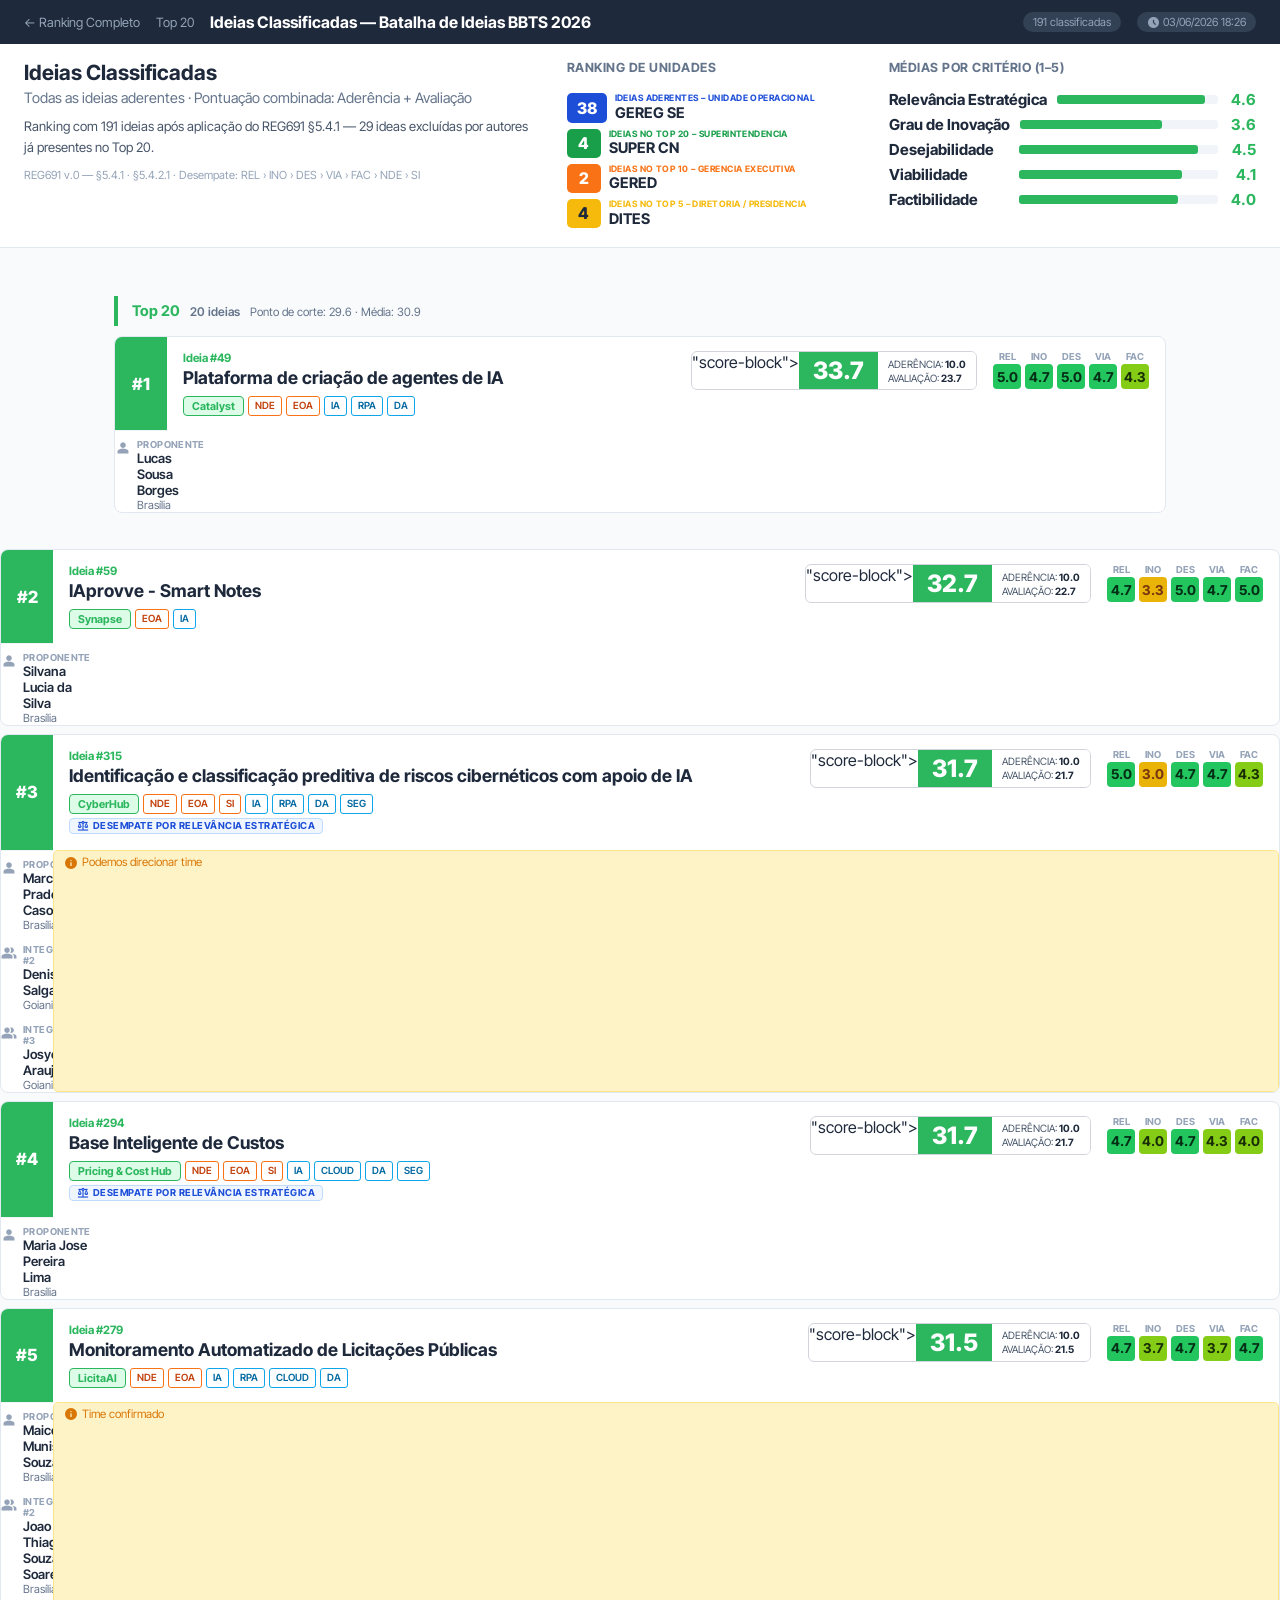
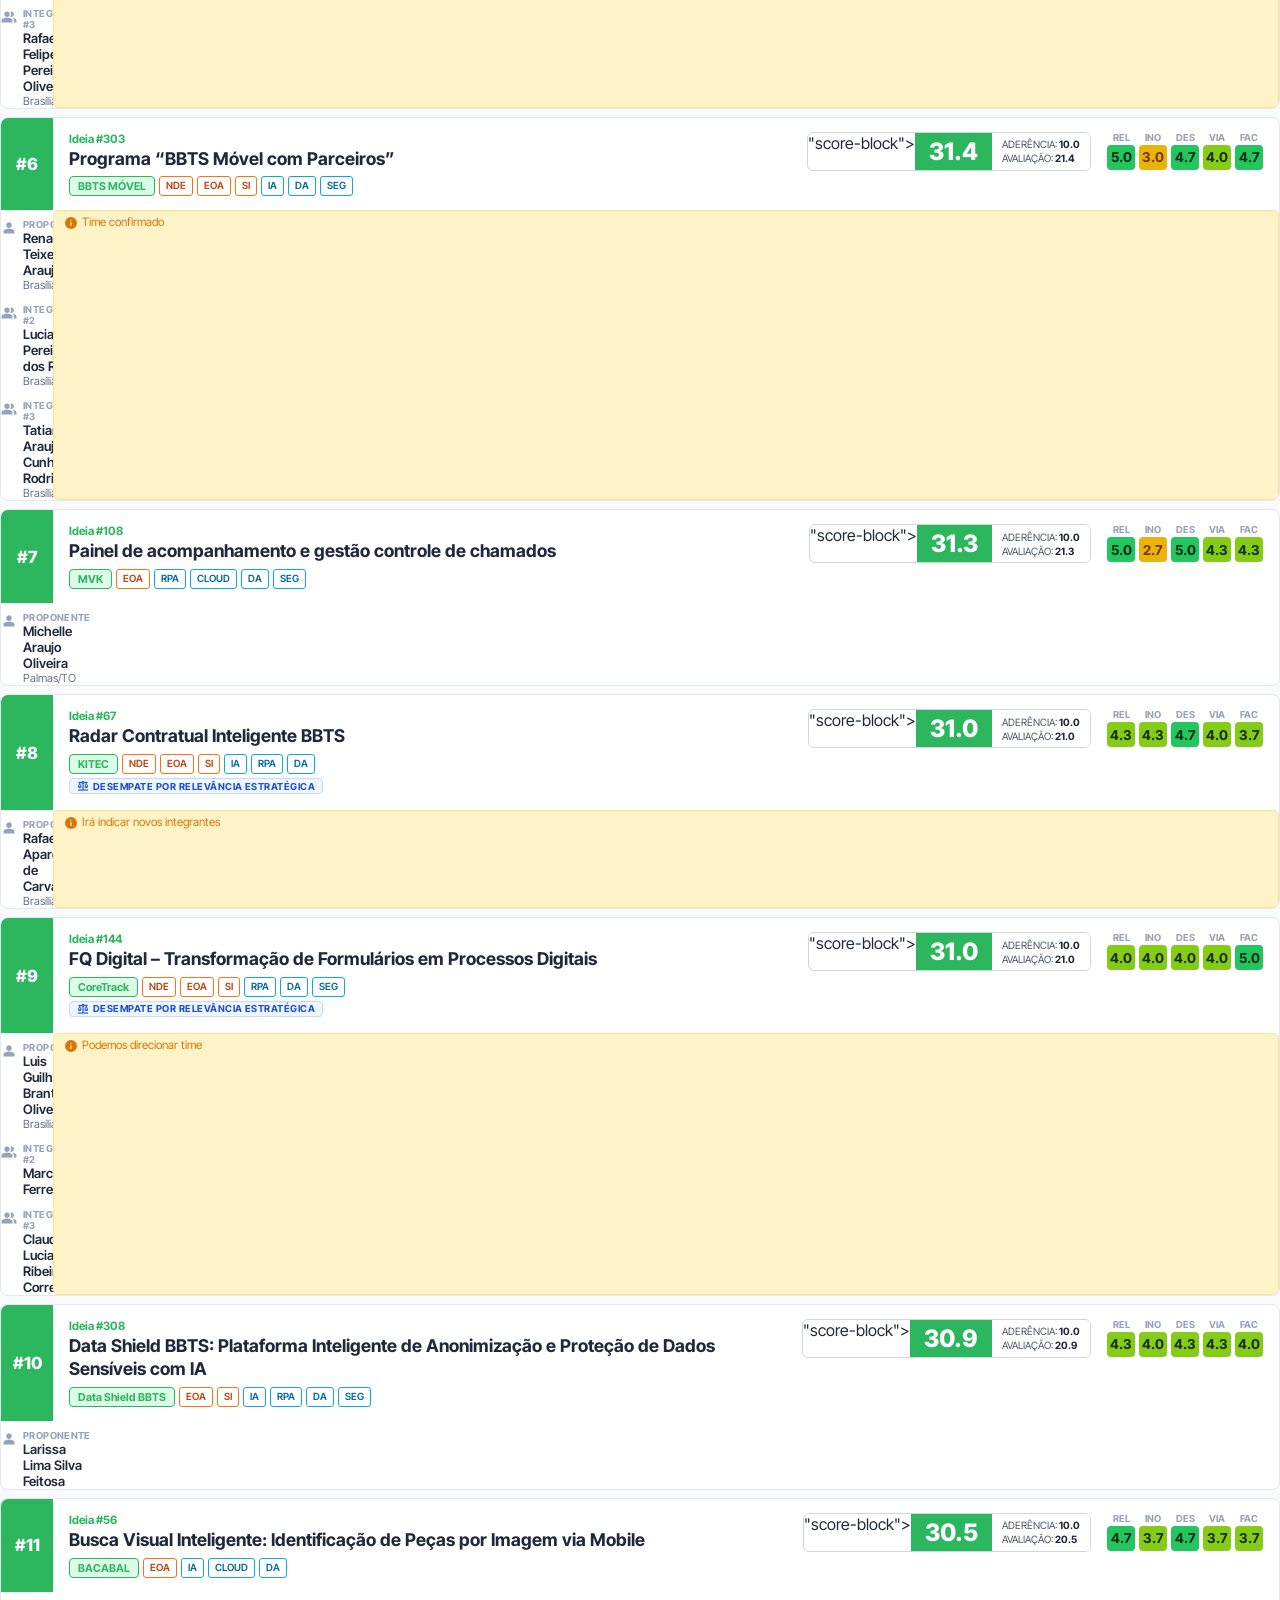
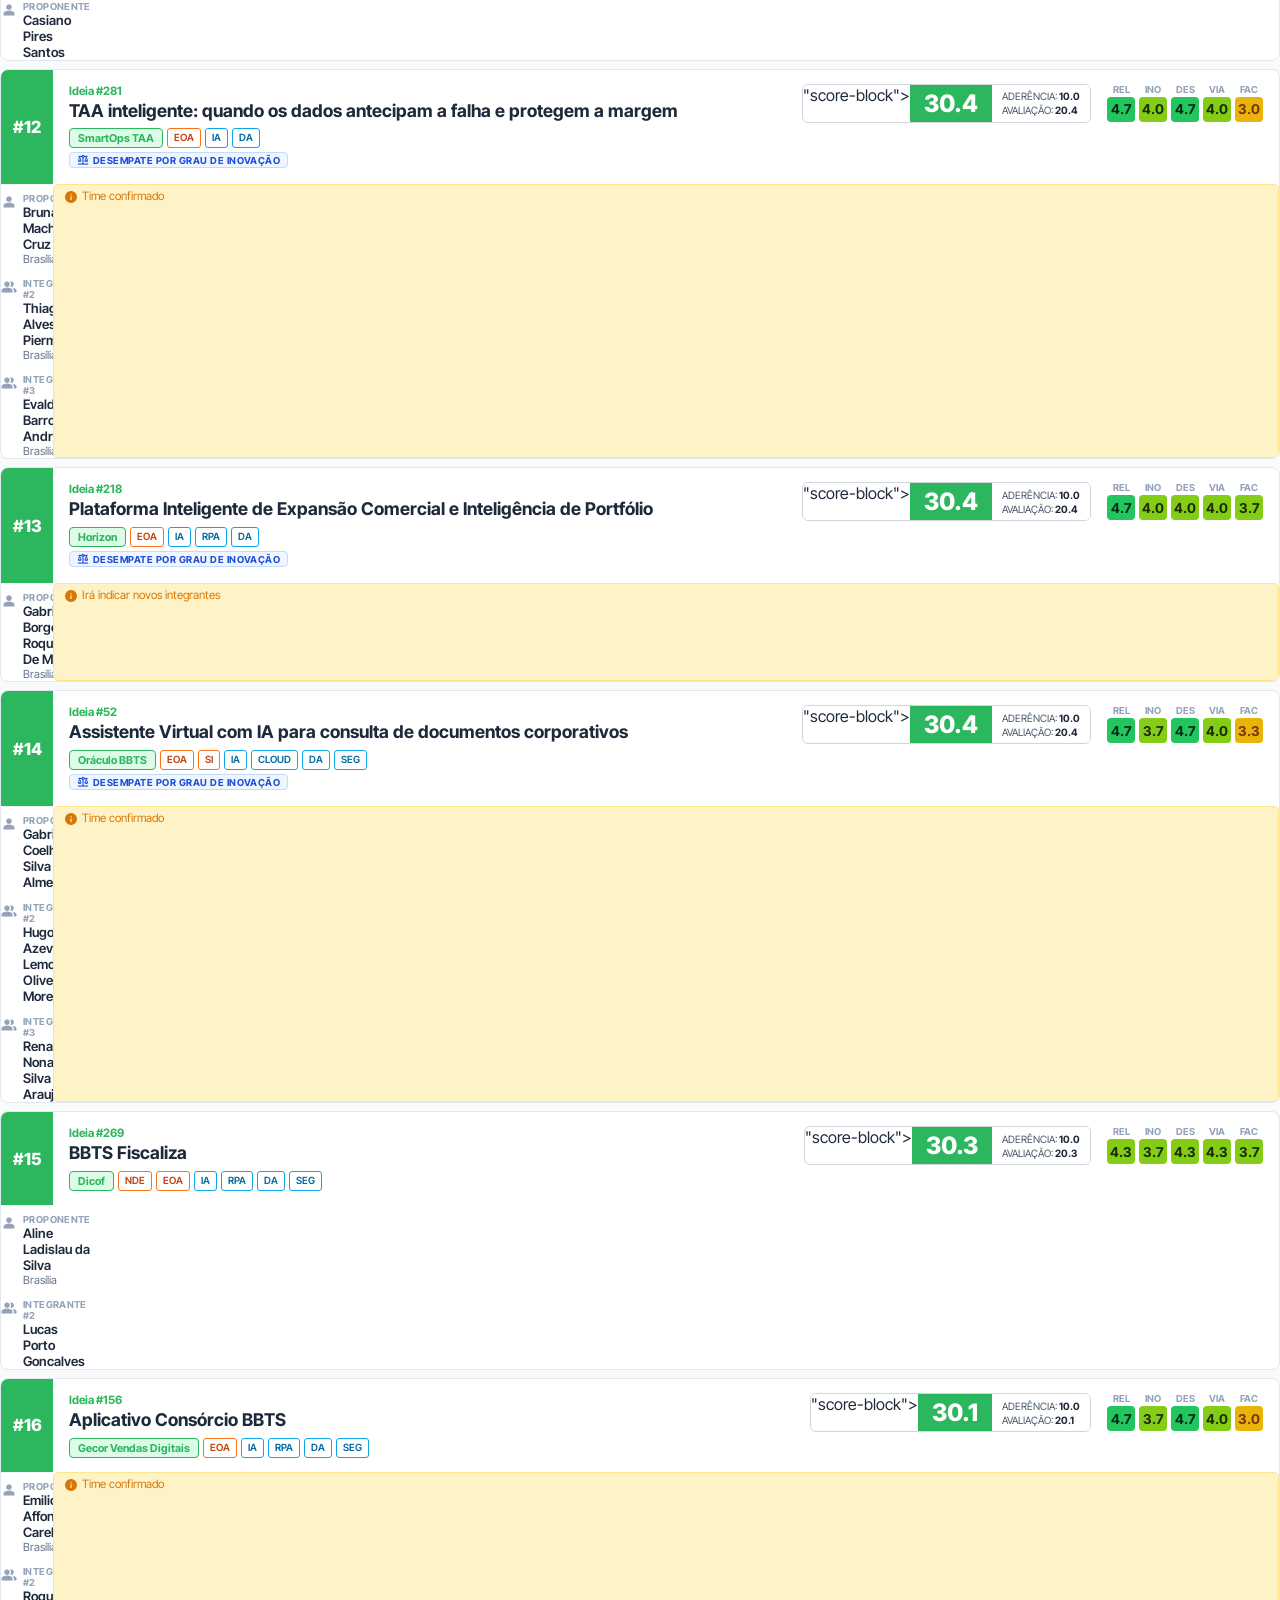
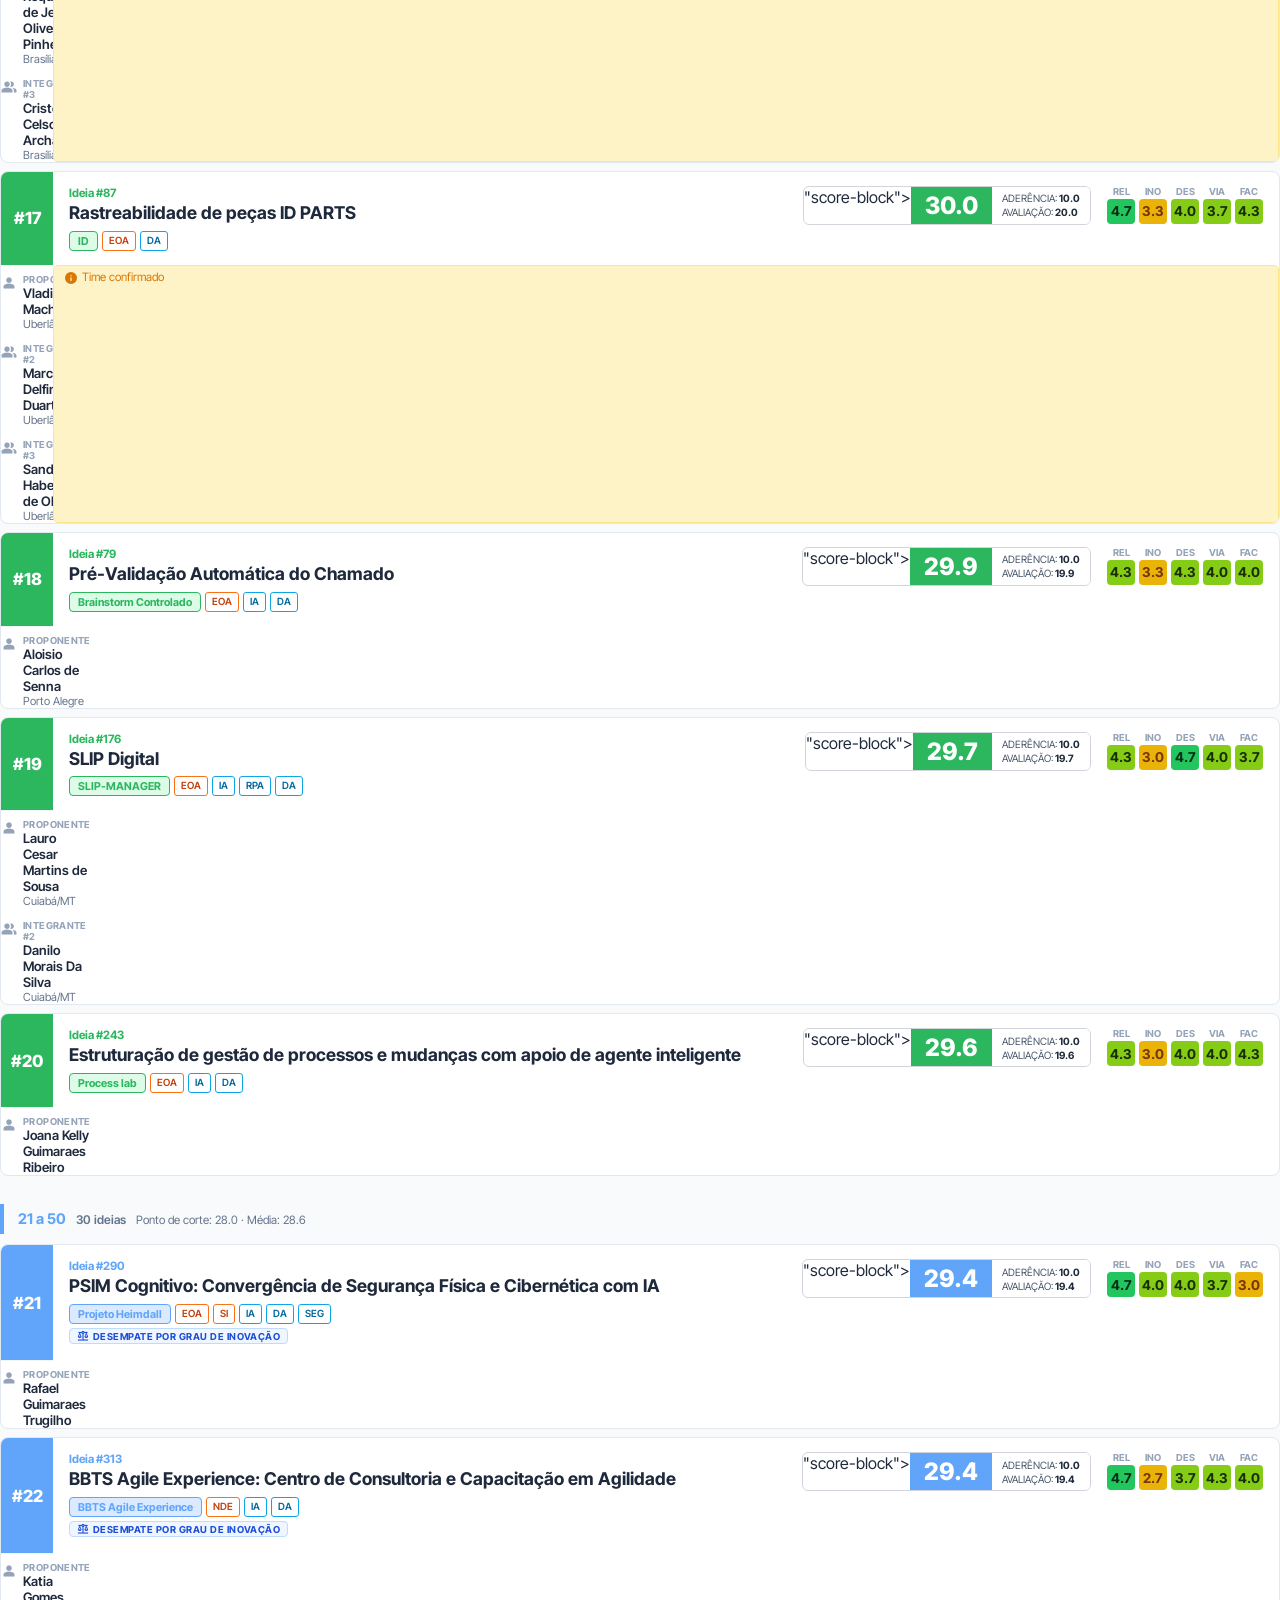
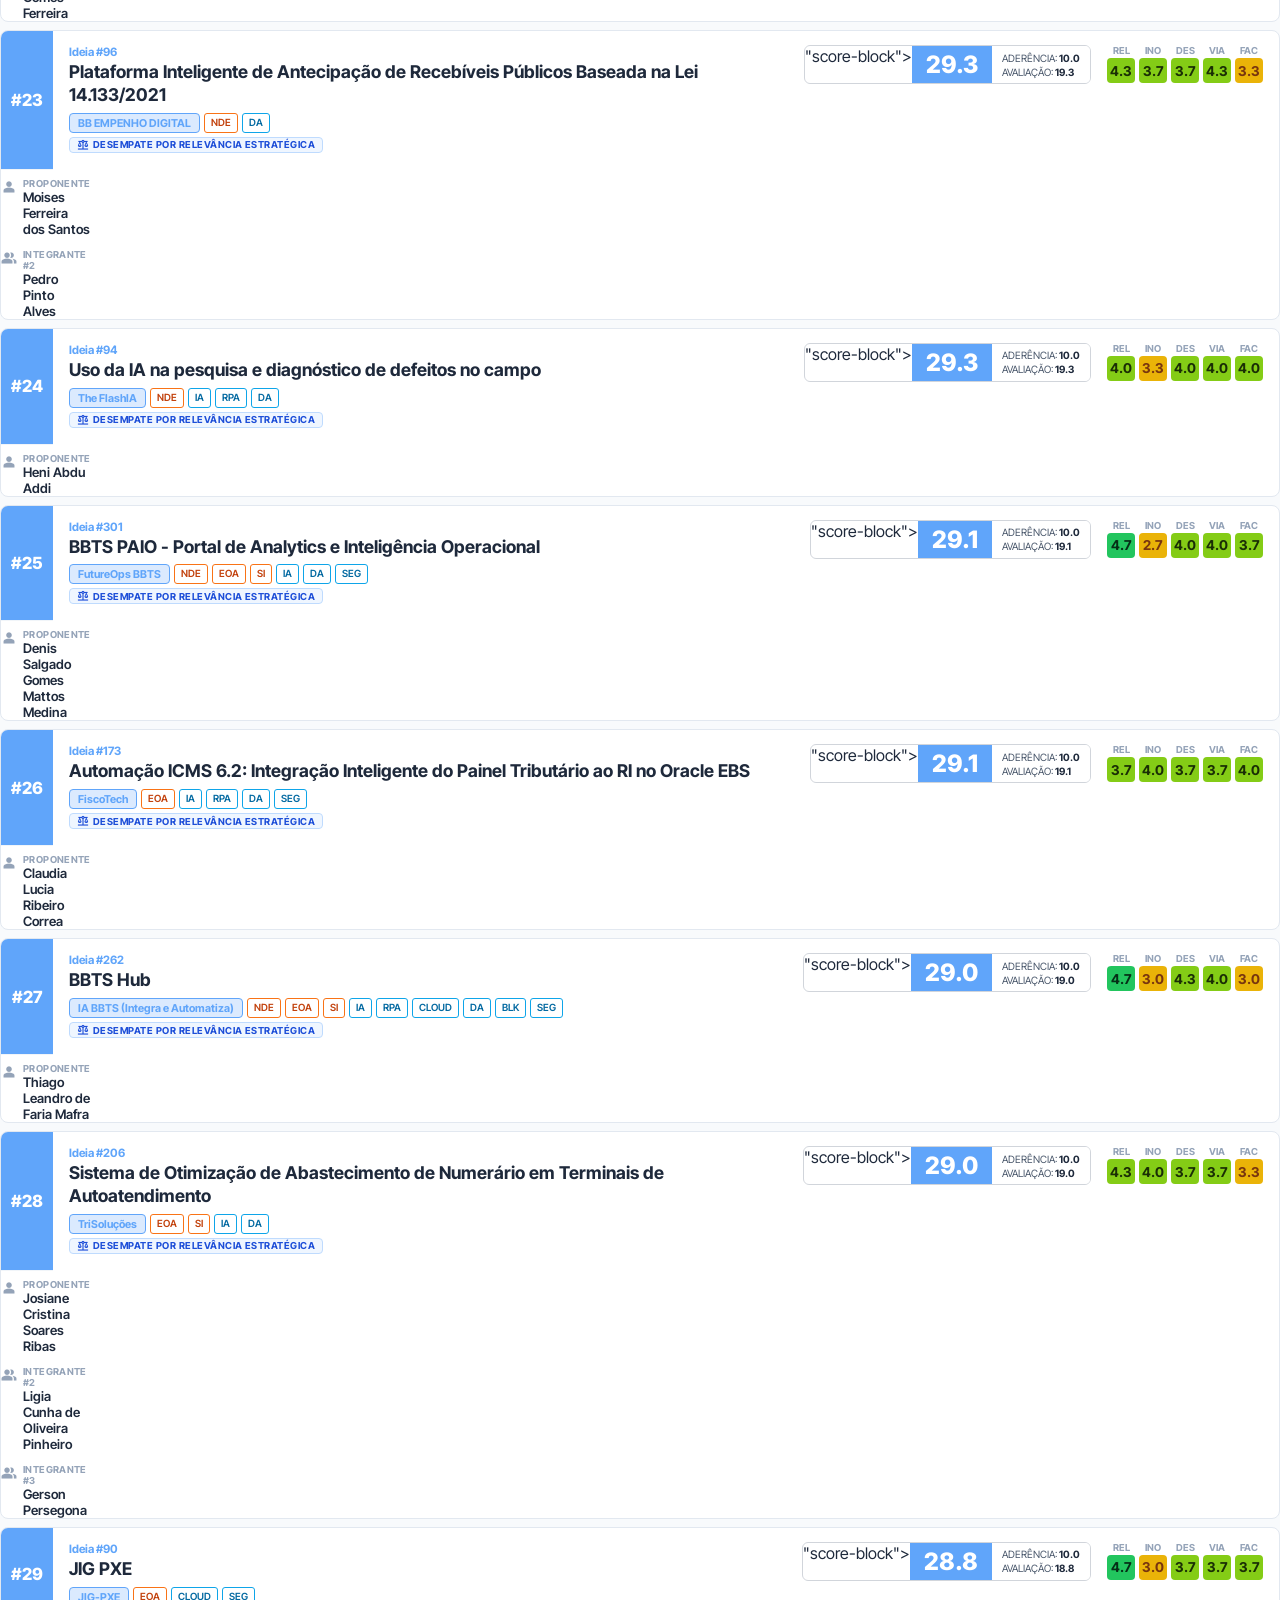
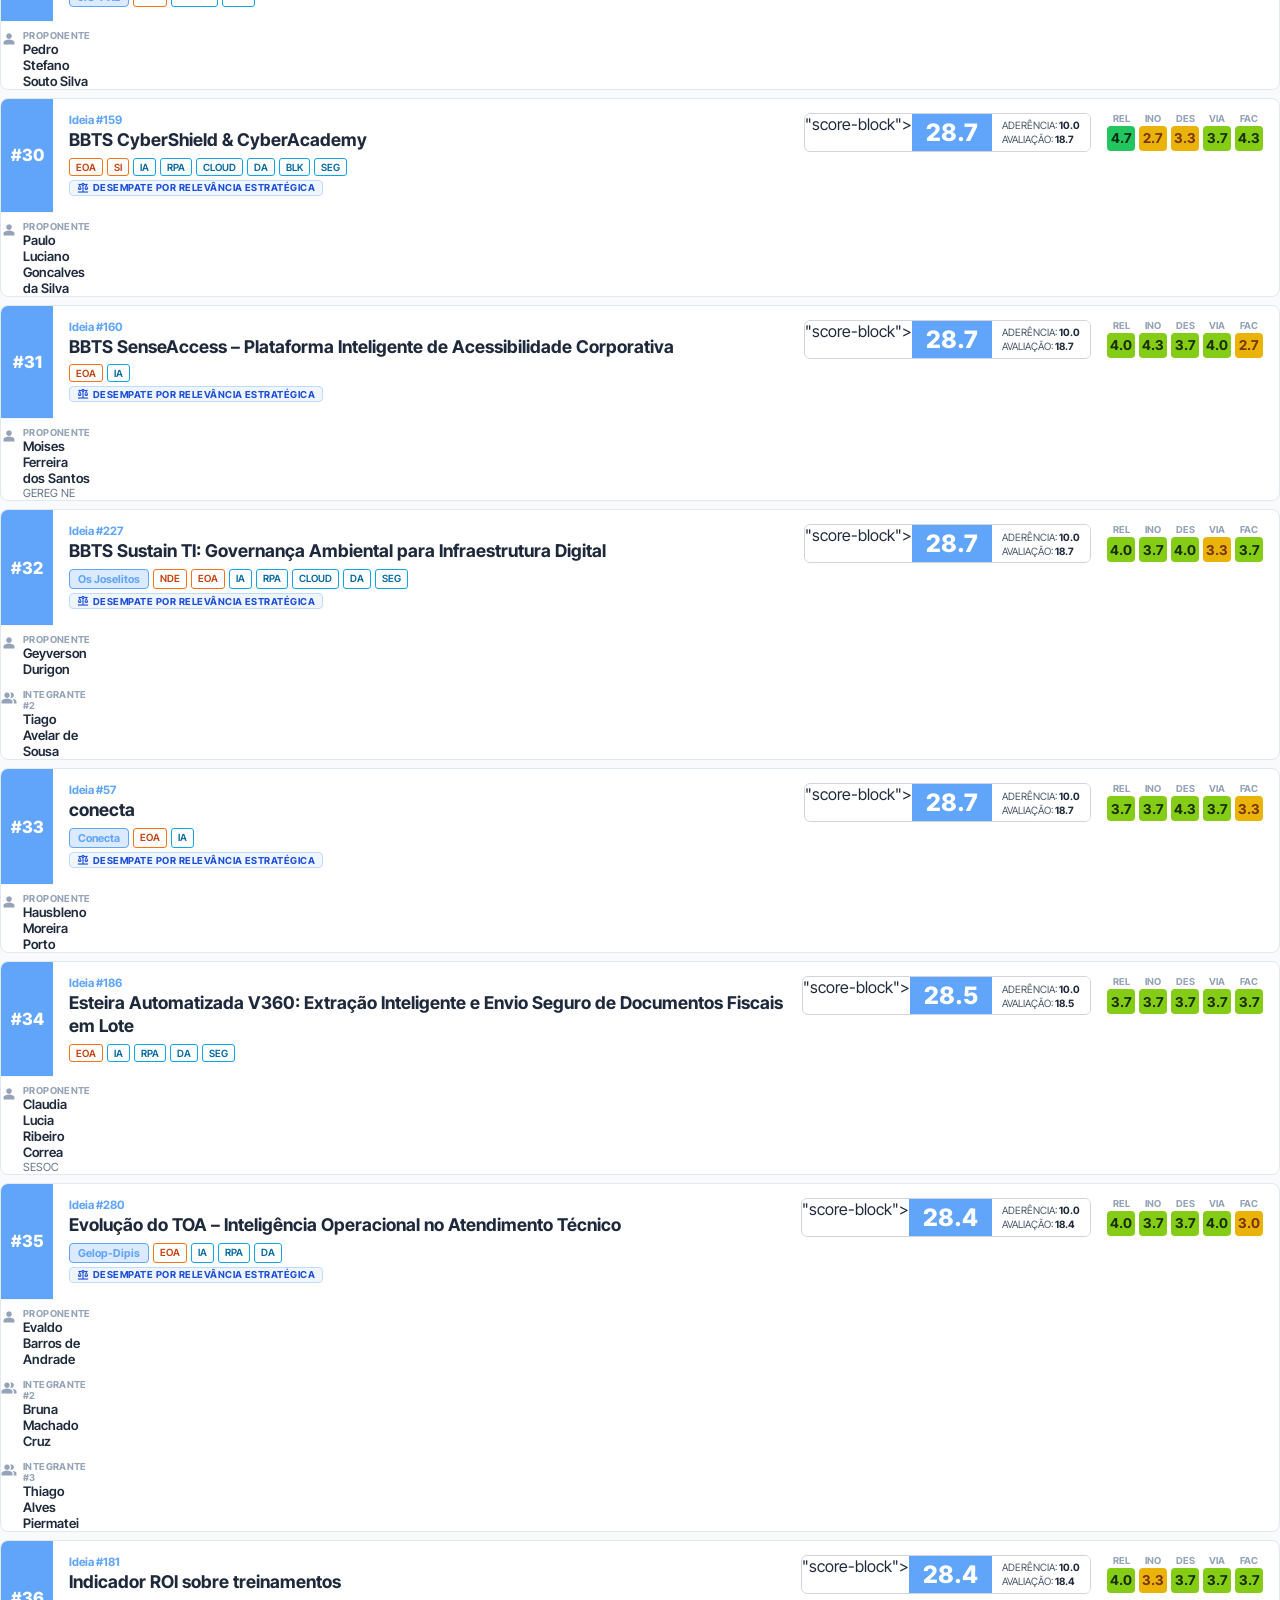
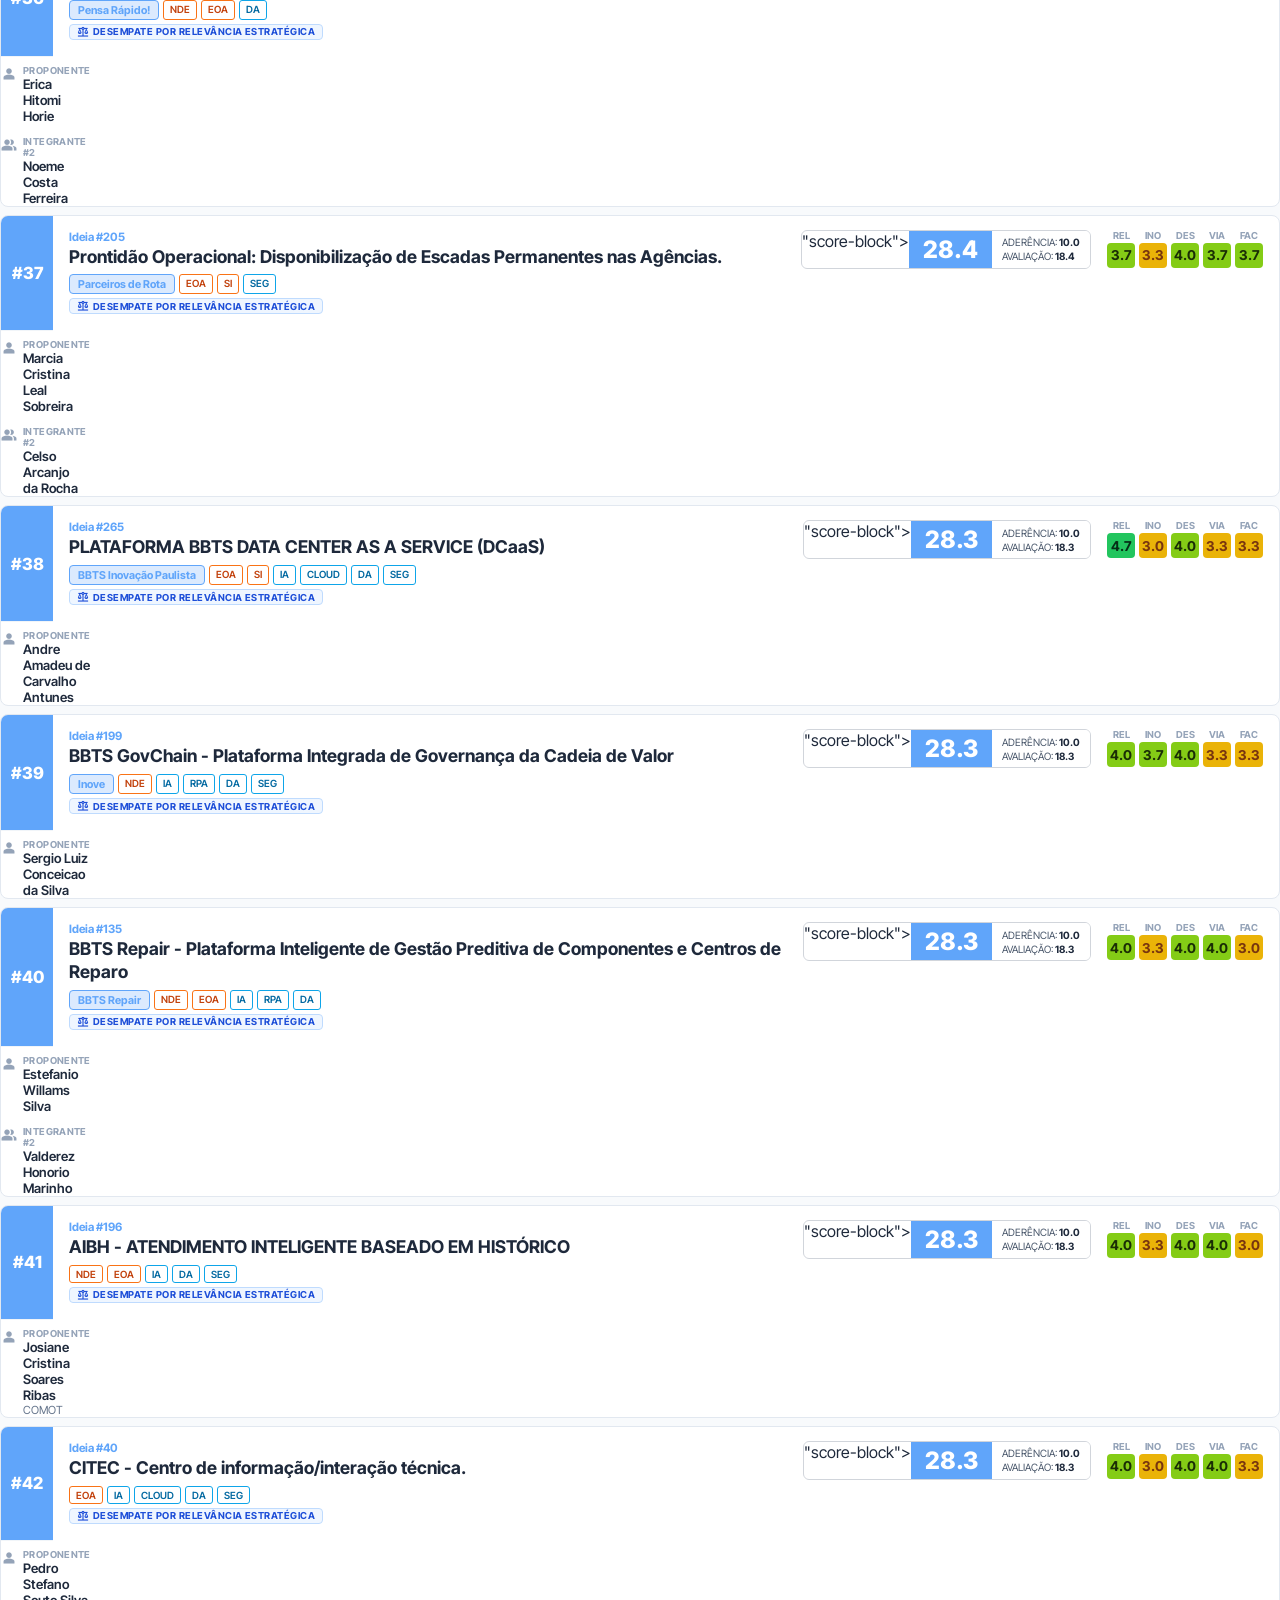
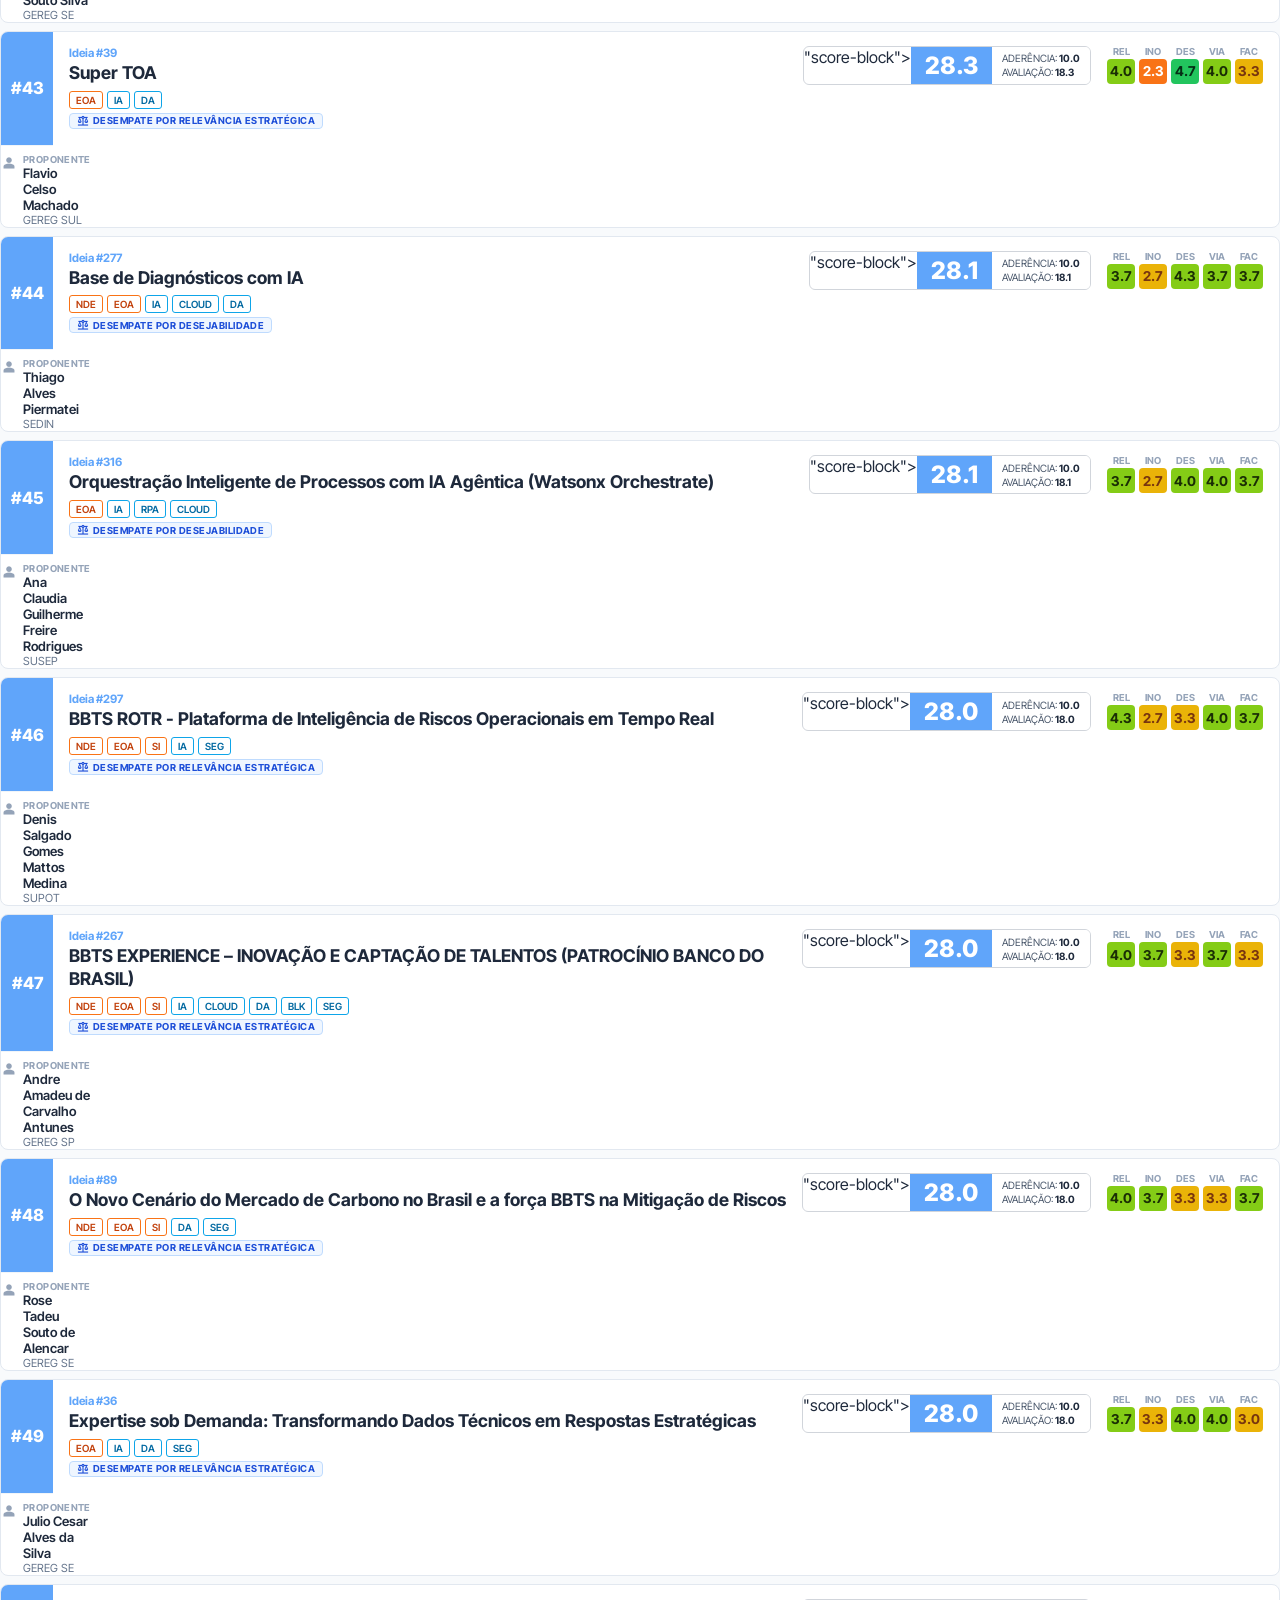
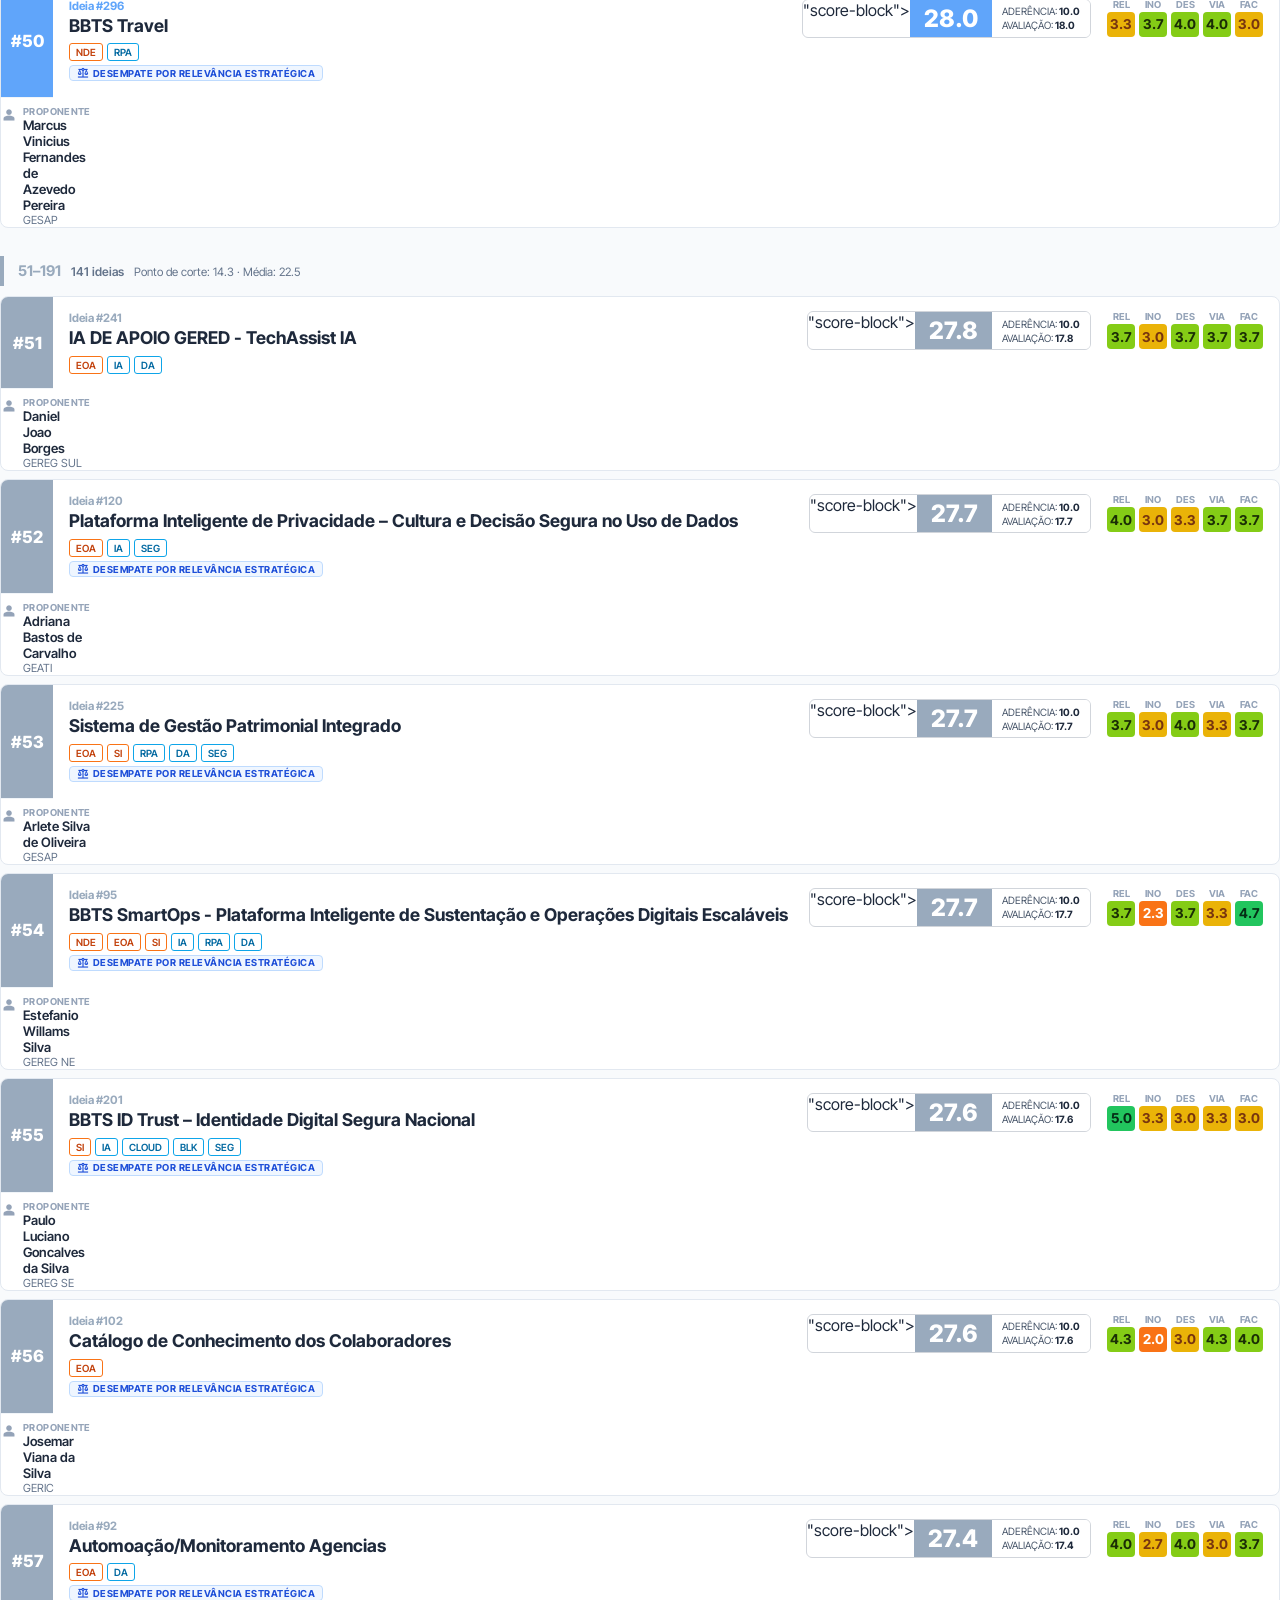
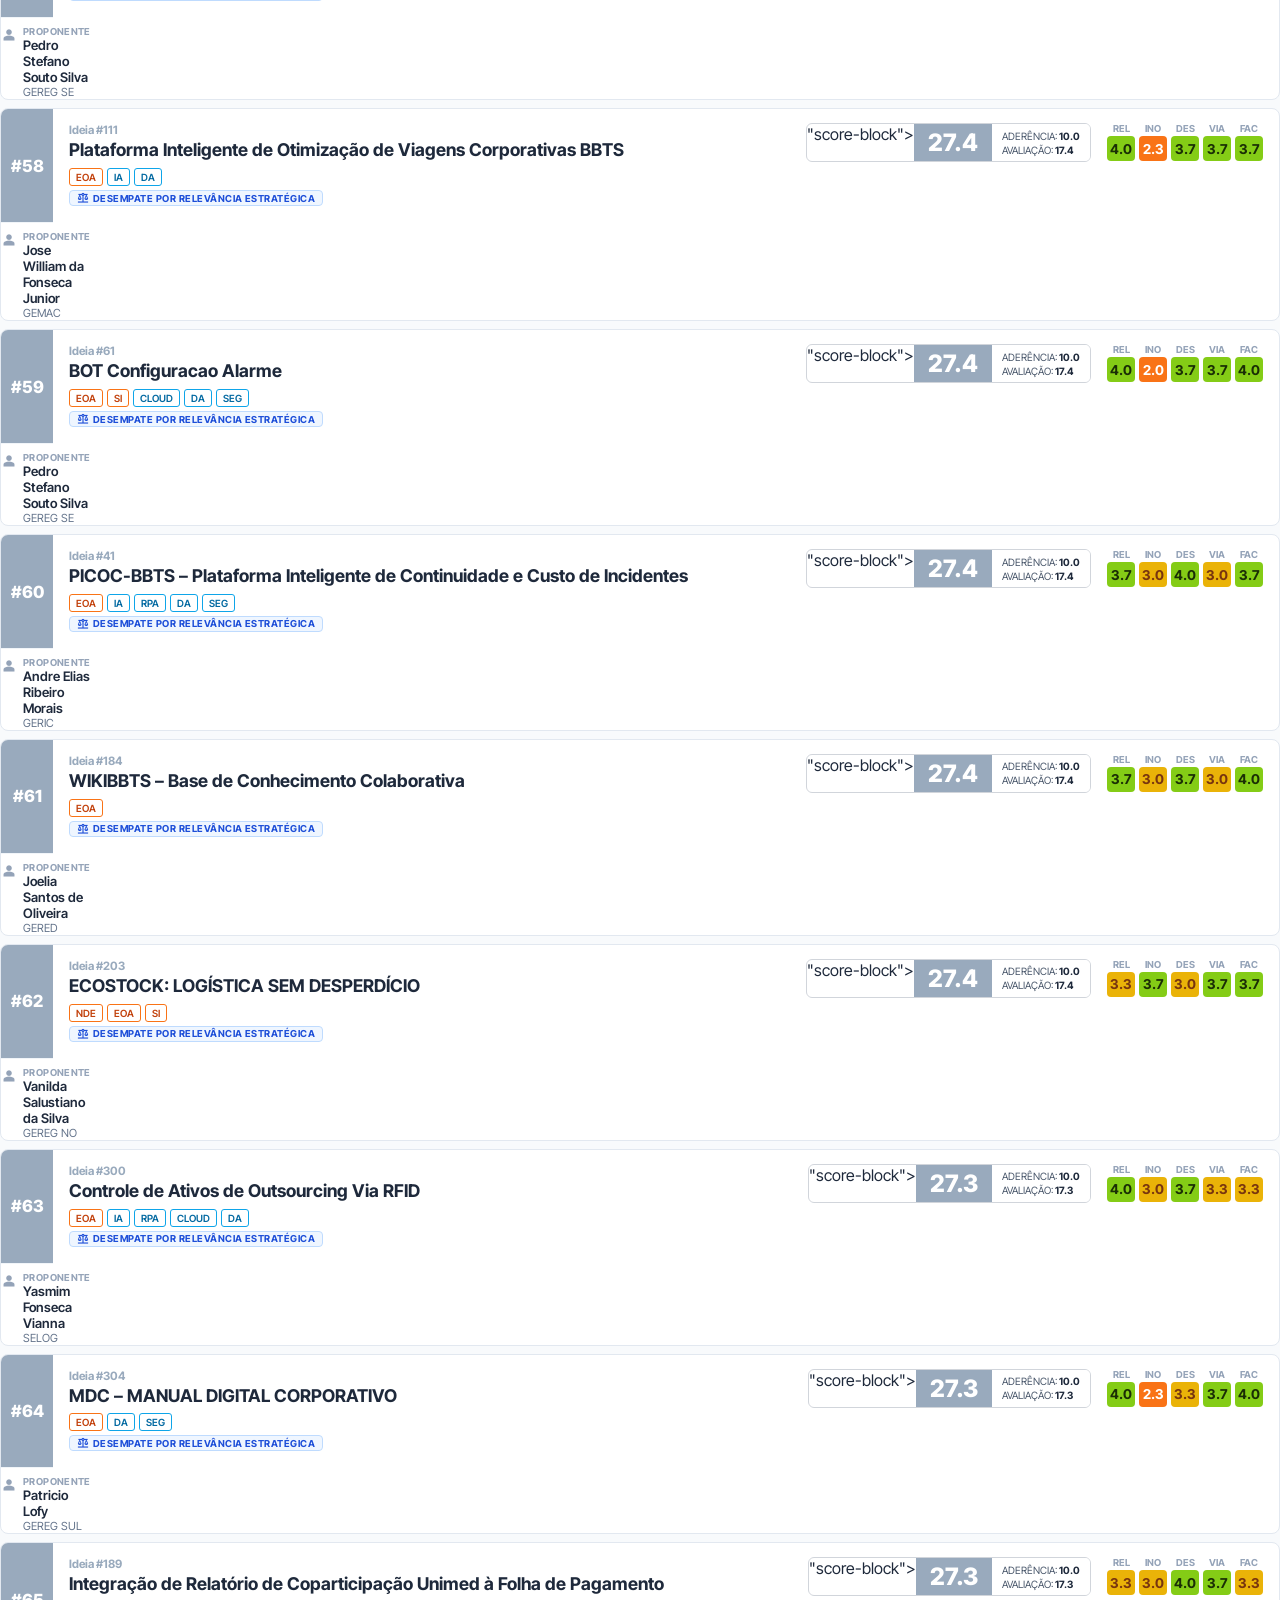
==== commit d9cb584b: "Atualizar IDEIAS CLASSIFICADAS.html" ====
--- a/IDEIAS CLASSIFICADAS.html
+++ b/IDEIAS CLASSIFICADAS.html
@@ -95,14 +95,14 @@
   <a href="TOP 20 IDEIAS.html">Top 20</a>
   <h1>Ideias Classificadas — Batalha de Ideias BBTS 2026</h1>
   <div class="hbadge">191 classificadas</div>
-  <div class="hbadge"><span class="material-symbols-outlined" style="font-size:13px;vertical-align:middle;margin-right:3px">schedule</span>03/06/2026 18:24</div>
+  <div class="hbadge"><span class="material-symbols-outlined" style="font-size:13px;vertical-align:middle;margin-right:3px">schedule</span>03/06/2026 18:26</div>
 </header>
 
 <div class="stat-bar">
   <div class="pb-col">
     <div class="pb-name">Ideias Classificadas</div>
     <div class="pb-cargo">Todas as ideias aderentes · Pontuação combinada: Aderência + Avaliação</div>
-    <div class="pb-desc">Ranking com 191 ideias após aplicação do REG691 §5.4.1 — 0 ideas excluídas por autores já presentes no Top 20.</div>
+    <div class="pb-desc">Ranking com 191 ideias após aplicação do REG691 §5.4.1 — 29 ideas excluídas por autores já presentes no Top 20.</div>
     <div class="pb-metodo-ref">REG691 v.0 — §5.4.1 · §5.4.2.1 · Desempate: REL › INO › DES › VIA › FAC › NDE › SI</div>
   </div>
   <div class="pb-col">
@@ -122,9 +122,9 @@
 
   <div class="nc-section-hd">
     <span class="nc-section-title">Não Classificadas — Autor já nas Top</span>
-    <span class="nc-section-count">0 ideias</span>
+    <span class="nc-section-count">29 ideias</span>
   </div>
-  <div class="nc-grid"></div>
+  <div class="nc-grid"><div class="nc-card" style="border-left-color:#7c3aed"><div class="nc-meta" style="background:#7c3aed">#210</div><div class="nc-title" title="Base de Soluções de Campo — Plataforma Inteligente de Aprendizado Operacional">Base de Soluções de Campo — Plataforma Inteligente de A</div><div class="nc-author">Luis Guilherme Brant Oliveira — GEREG CO</div><div class="nc-badges"><span class="nc-badge" style="color:#fff;background:#7c3aed;border-color:#7c3aed">Autor já nas Top</span><span class="nc-badge" style="color:#374151;background:#f3f4f6;border-color:#d1d5db">Autor já nas Top — rank original #15</span></div></div><div class="nc-card" style="border-left-color:#7c3aed"><div class="nc-meta" style="background:#7c3aed">#216</div><div class="nc-title" title="Radar Inteligente de Continuidade Operacional">Radar Inteligente de Continuidade Operacional</div><div class="nc-author">Gabrielle Borges Roquete De Melo — GEEMP</div><div class="nc-badges"><span class="nc-badge" style="color:#fff;background:#7c3aed;border-color:#7c3aed">Autor já nas Top</span><span class="nc-badge" style="color:#374151;background:#f3f4f6;border-color:#d1d5db">Autor já nas Top — rank original #18</span></div></div><div class="nc-card" style="border-left-color:#7c3aed"><div class="nc-meta" style="background:#7c3aed">#133</div><div class="nc-title" title="Sistema de Gestão Contratual Integrado Com I.A">Sistema de Gestão Contratual Integrado Com I.A</div><div class="nc-author">Rafael Aparecido de Carvalho — GESUC</div><div class="nc-badges"><span class="nc-badge" style="color:#fff;background:#7c3aed;border-color:#7c3aed">Autor já nas Top</span><span class="nc-badge" style="color:#374151;background:#f3f4f6;border-color:#d1d5db">Autor já nas Top — rank original #23</span></div></div><div class="nc-card" style="border-left-color:#7c3aed"><div class="nc-meta" style="background:#7c3aed">#68</div><div class="nc-title" title="Market Intelligence as a Service (MIaaS BBTS)">Market Intelligence as a Service (MIaaS BBTS)</div><div class="nc-author">Rafael Aparecido de Carvalho — GESUC</div><div class="nc-badges"><span class="nc-badge" style="color:#fff;background:#7c3aed;border-color:#7c3aed">Autor já nas Top</span><span class="nc-badge" style="color:#374151;background:#f3f4f6;border-color:#d1d5db">Autor já nas Top — rank original #28</span></div></div><div class="nc-card" style="border-left-color:#7c3aed"><div class="nc-meta" style="background:#7c3aed">#150</div><div class="nc-title" title="Sistema de captura de licitações e oportunidades">Sistema de captura de licitações e oportunidades</div><div class="nc-author">Rafael Aparecido de Carvalho — GESUC</div><div class="nc-badges"><span class="nc-badge" style="color:#fff;background:#7c3aed;border-color:#7c3aed">Autor já nas Top</span><span class="nc-badge" style="color:#374151;background:#f3f4f6;border-color:#d1d5db">Autor já nas Top — rank original #33</span></div></div><div class="nc-card" style="border-left-color:#7c3aed"><div class="nc-meta" style="background:#7c3aed">#107</div><div class="nc-title" title="Aplicativo para prestação de contas">Aplicativo para prestação de contas</div><div class="nc-author">Michelle Araujo Oliveira — GEREG NO</div><div class="nc-badges"><span class="nc-badge" style="color:#fff;background:#7c3aed;border-color:#7c3aed">Autor já nas Top</span><span class="nc-badge" style="color:#374151;background:#f3f4f6;border-color:#d1d5db">Autor já nas Top — rank original #38</span></div></div><div class="nc-card" style="border-left-color:#7c3aed"><div class="nc-meta" style="background:#7c3aed">#271</div><div class="nc-title" title="BBTS SmartCalc">BBTS SmartCalc</div><div class="nc-author">Aline Ladislau da Silva — DICOF</div><div class="nc-badges"><span class="nc-badge" style="color:#fff;background:#7c3aed;border-color:#7c3aed">Autor já nas Top</span><span class="nc-badge" style="color:#374151;background:#f3f4f6;border-color:#d1d5db">Autor já nas Top — rank original #39</span></div></div><div class="nc-card" style="border-left-color:#7c3aed"><div class="nc-meta" style="background:#7c3aed">#220</div><div class="nc-title" title="Plataforma Inteligente de Engajamento Estratégico e Indicadores">Plataforma Inteligente de Engajamento Estratégico e Ind</div><div class="nc-author">Gabrielle Borges Roquete De Melo — GEEMP</div><div class="nc-badges"><span class="nc-badge" style="color:#fff;background:#7c3aed;border-color:#7c3aed">Autor já nas Top</span><span class="nc-badge" style="color:#374151;background:#f3f4f6;border-color:#d1d5db">Autor já nas Top — rank original #46</span></div></div><div class="nc-card" style="border-left-color:#7c3aed"><div class="nc-meta" style="background:#7c3aed">#239</div><div class="nc-title" title="DocFlow BBTS">DocFlow BBTS</div><div class="nc-author">Gabrielle Borges Roquete De Melo — GEEMP</div><div class="nc-badges"><span class="nc-badge" style="color:#fff;background:#7c3aed;border-color:#7c3aed">Autor já nas Top</span><span class="nc-badge" style="color:#374151;background:#f3f4f6;border-color:#d1d5db">Autor já nas Top — rank original #52</span></div></div><div class="nc-card" style="border-left-color:#7c3aed"><div class="nc-meta" style="background:#7c3aed">#100</div><div class="nc-title" title="SmartAsset — Gestão do Ciclo de Vida de Ativos de Data Center com Inventário Inteligente">SmartAsset — Gestão do Ciclo de Vida de Ativos de Data </div><div class="nc-author">Luis Guilherme Brant Oliveira — GEREG CO</div><div class="nc-badges"><span class="nc-badge" style="color:#fff;background:#7c3aed;border-color:#7c3aed">Autor já nas Top</span><span class="nc-badge" style="color:#374151;background:#f3f4f6;border-color:#d1d5db">Autor já nas Top — rank original #63</span></div></div><div class="nc-card" style="border-left-color:#7c3aed"><div class="nc-meta" style="background:#7c3aed">#235</div><div class="nc-title" title="CHECKLIST 360">CHECKLIST 360</div><div class="nc-author">Casiano Pires Santos — GEREG NO</div><div class="nc-badges"><span class="nc-badge" style="color:#fff;background:#7c3aed;border-color:#7c3aed">Autor já nas Top</span><span class="nc-badge" style="color:#374151;background:#f3f4f6;border-color:#d1d5db">Autor já nas Top — rank original #76</span></div></div><div class="nc-card" style="border-left-color:#7c3aed"><div class="nc-meta" style="background:#7c3aed">#81</div><div class="nc-title" title="SmartAta — Sistema de Formalização Operacional com Atas Modernas e Sistematizadas">SmartAta — Sistema de Formalização Operacional com Atas</div><div class="nc-author">Luis Guilherme Brant Oliveira — GEREG CO</div><div class="nc-badges"><span class="nc-badge" style="color:#fff;background:#7c3aed;border-color:#7c3aed">Autor já nas Top</span><span class="nc-badge" style="color:#374151;background:#f3f4f6;border-color:#d1d5db">Autor já nas Top — rank original #77</span></div></div><div class="nc-card" style="border-left-color:#7c3aed"><div class="nc-meta" style="background:#7c3aed">#70</div><div class="nc-title" title="Contrato Vivo BBTS – Gestão Contratual como Ativo Estratégico">Contrato Vivo BBTS – Gestão Contratual como Ativo Estra</div><div class="nc-author">Rafael Aparecido de Carvalho — GESUC</div><div class="nc-badges"><span class="nc-badge" style="color:#fff;background:#7c3aed;border-color:#7c3aed">Autor já nas Top</span><span class="nc-badge" style="color:#374151;background:#f3f4f6;border-color:#d1d5db">Autor já nas Top — rank original #78</span></div></div><div class="nc-card" style="border-left-color:#7c3aed"><div class="nc-meta" style="background:#7c3aed">#251</div><div class="nc-title" title="Portal Gamificado de Integridade e Avaliação de Parceiros">Portal Gamificado de Integridade e Avaliação de Parceir</div><div class="nc-author">Joana Kelly Guimaraes Ribeiro — GERIC</div><div class="nc-badges"><span class="nc-badge" style="color:#fff;background:#7c3aed;border-color:#7c3aed">Autor já nas Top</span><span class="nc-badge" style="color:#374151;background:#f3f4f6;border-color:#d1d5db">Autor já nas Top — rank original #87</span></div></div><div class="nc-card" style="border-left-color:#7c3aed"><div class="nc-meta" style="background:#7c3aed">#306</div><div class="nc-title" title="BBTS Crypto Secure Gateway">BBTS Crypto Secure Gateway</div><div class="nc-author">Gabrielle Borges Roquete De Melo — GEEMP</div><div class="nc-badges"><span class="nc-badge" style="color:#fff;background:#7c3aed;border-color:#7c3aed">Autor já nas Top</span><span class="nc-badge" style="color:#374151;background:#f3f4f6;border-color:#d1d5db">Autor já nas Top — rank original #91</span></div></div><div class="nc-card" style="border-left-color:#7c3aed"><div class="nc-meta" style="background:#7c3aed">#223</div><div class="nc-title" title="Hub Inteligente Financeiro">Hub Inteligente Financeiro</div><div class="nc-author">Gabrielle Borges Roquete De Melo — GEEMP</div><div class="nc-badges"><span class="nc-badge" style="color:#fff;background:#7c3aed;border-color:#7c3aed">Autor já nas Top</span><span class="nc-badge" style="color:#374151;background:#f3f4f6;border-color:#d1d5db">Autor já nas Top — rank original #110</span></div></div><div class="nc-card" style="border-left-color:#7c3aed"><div class="nc-meta" style="background:#7c3aed">#221</div><div class="nc-title" title="IA de Inteligência Processual e Transformação Ágil">IA de Inteligência Processual e Transformação Ágil</div><div class="nc-author">Gabrielle Borges Roquete De Melo — GEEMP</div><div class="nc-badges"><span class="nc-badge" style="color:#fff;background:#7c3aed;border-color:#7c3aed">Autor já nas Top</span><span class="nc-badge" style="color:#374151;background:#f3f4f6;border-color:#d1d5db">Autor já nas Top — rank original #113</span></div></div><div class="nc-card" style="border-left-color:#7c3aed"><div class="nc-meta" style="background:#7c3aed">#115</div><div class="nc-title" title="MailOps BBTS — Caixas Operacionais para Automação de Demandas">MailOps BBTS — Caixas Operacionais para Automação de De</div><div class="nc-author">Luis Guilherme Brant Oliveira — GEREG CO</div><div class="nc-badges"><span class="nc-badge" style="color:#fff;background:#7c3aed;border-color:#7c3aed">Autor já nas Top</span><span class="nc-badge" style="color:#374151;background:#f3f4f6;border-color:#d1d5db">Autor já nas Top — rank original #119</span></div></div><div class="nc-card" style="border-left-color:#7c3aed"><div class="nc-meta" style="background:#7c3aed">#283</div><div class="nc-title" title="Planejador de rotas – BBTS Móvel">Planejador de rotas – BBTS Móvel</div><div class="nc-author">Renato Teixeira de Araujo — SUCOR</div><div class="nc-badges"><span class="nc-badge" style="color:#fff;background:#7c3aed;border-color:#7c3aed">Autor já nas Top</span><span class="nc-badge" style="color:#374151;background:#f3f4f6;border-color:#d1d5db">Autor já nas Top — rank original #122</span></div></div><div class="nc-card" style="border-left-color:#7c3aed"><div class="nc-meta" style="background:#7c3aed">#71</div><div class="nc-title" title="BBTS Pricing Lab – Inteligência de Preços e Custos">BBTS Pricing Lab – Inteligência de Preços e Custos</div><div class="nc-author">Rafael Aparecido de Carvalho — GESUC</div><div class="nc-badges"><span class="nc-badge" style="color:#fff;background:#7c3aed;border-color:#7c3aed">Autor já nas Top</span><span class="nc-badge" style="color:#374151;background:#f3f4f6;border-color:#d1d5db">Autor já nas Top — rank original #130</span></div></div><div class="nc-card" style="border-left-color:#7c3aed"><div class="nc-meta" style="background:#7c3aed">#292</div><div class="nc-title" title="Smart Escape BBTS – Plataforma Dinâmica de Resposta Emergencial">Smart Escape BBTS – Plataforma Dinâmica de Resposta Eme</div><div class="nc-author">Gabrielle Borges Roquete De Melo — GEEMP</div><div class="nc-badges"><span class="nc-badge" style="color:#fff;background:#7c3aed;border-color:#7c3aed">Autor já nas Top</span><span class="nc-badge" style="color:#374151;background:#f3f4f6;border-color:#d1d5db">Autor já nas Top — rank original #134</span></div></div><div class="nc-card" style="border-left-color:#7c3aed"><div class="nc-meta" style="background:#7c3aed">#237</div><div class="nc-title" title="Talent Hub BBTS">Talent Hub BBTS</div><div class="nc-author">Gabrielle Borges Roquete De Melo — GEEMP</div><div class="nc-badges"><span class="nc-badge" style="color:#fff;background:#7c3aed;border-color:#7c3aed">Autor já nas Top</span><span class="nc-badge" style="color:#374151;background:#f3f4f6;border-color:#d1d5db">Autor já nas Top — rank original #143</span></div></div><div class="nc-card" style="border-left-color:#7c3aed"><div class="nc-meta" style="background:#7c3aed">#103</div><div class="nc-title" title="Assinatura Mail BBTS — Gestão Centralizada de Assinaturas de E-mail">Assinatura Mail BBTS — Gestão Centralizada de Assinatur</div><div class="nc-author">Luis Guilherme Brant Oliveira — GEREG CO</div><div class="nc-badges"><span class="nc-badge" style="color:#fff;background:#7c3aed;border-color:#7c3aed">Autor já nas Top</span><span class="nc-badge" style="color:#374151;background:#f3f4f6;border-color:#d1d5db">Autor já nas Top — rank original #144</span></div></div><div class="nc-card" style="border-left-color:#7c3aed"><div class="nc-meta" style="background:#7c3aed">#72</div><div class="nc-title" title="Governança Digital de Fornecedores e Parceiros">Governança Digital de Fornecedores e Parceiros</div><div class="nc-author">Rafael Aparecido de Carvalho — GESUC</div><div class="nc-badges"><span class="nc-badge" style="color:#fff;background:#7c3aed;border-color:#7c3aed">Autor já nas Top</span><span class="nc-badge" style="color:#374151;background:#f3f4f6;border-color:#d1d5db">Autor já nas Top — rank original #149</span></div></div><div class="nc-card" style="border-left-color:#7c3aed"><div class="nc-meta" style="background:#7c3aed">#219</div><div class="nc-title" title="Plataforma Gamificada de Engajamento e Recompensas">Plataforma Gamificada de Engajamento e Recompensas</div><div class="nc-author">Gabrielle Borges Roquete De Melo — GEEMP</div><div class="nc-badges"><span class="nc-badge" style="color:#fff;background:#7c3aed;border-color:#7c3aed">Autor já nas Top</span><span class="nc-badge" style="color:#374151;background:#f3f4f6;border-color:#d1d5db">Autor já nas Top — rank original #150</span></div></div><div class="nc-card" style="border-left-color:#7c3aed"><div class="nc-meta" style="background:#7c3aed">#106</div><div class="nc-title" title="PadronizaTeams — Governança Inteligente de Equipes e Canais no Microsoft Teams">PadronizaTeams — Governança Inteligente de Equipes e Ca</div><div class="nc-author">Luis Guilherme Brant Oliveira — GEREG CO</div><div class="nc-badges"><span class="nc-badge" style="color:#fff;background:#7c3aed;border-color:#7c3aed">Autor já nas Top</span><span class="nc-badge" style="color:#374151;background:#f3f4f6;border-color:#d1d5db">Autor já nas Top — rank original #176</span></div></div><div class="nc-card" style="border-left-color:#7c3aed"><div class="nc-meta" style="background:#7c3aed">#275</div><div class="nc-title" title="UX de Acesso a Documentos Corporativos — Modernização da Experiência de Entrada ao DocNix">UX de Acesso a Documentos Corporativos — Modernização d</div><div class="nc-author">Luis Guilherme Brant Oliveira — GEREG CO</div><div class="nc-badges"><span class="nc-badge" style="color:#fff;background:#7c3aed;border-color:#7c3aed">Autor já nas Top</span><span class="nc-badge" style="color:#374151;background:#f3f4f6;border-color:#d1d5db">Autor já nas Top — rank original #177</span></div></div><div class="nc-card" style="border-left-color:#7c3aed"><div class="nc-meta" style="background:#7c3aed">#255</div><div class="nc-title" title="BBTS Tokens — Sistema de Engajamento por Capacitação e Participação Integrado ao BBTS+">BBTS Tokens — Sistema de Engajamento por Capacitação e </div><div class="nc-author">Luis Guilherme Brant Oliveira — GEREG CO</div><div class="nc-badges"><span class="nc-badge" style="color:#fff;background:#7c3aed;border-color:#7c3aed">Autor já nas Top</span><span class="nc-badge" style="color:#374151;background:#f3f4f6;border-color:#d1d5db">Autor já nas Top — rank original #181</span></div></div><div class="nc-card" style="border-left-color:#7c3aed"><div class="nc-meta" style="background:#7c3aed">#69</div><div class="nc-title" title="Fábrica de Produtos Digitais BBTS">Fábrica de Produtos Digitais BBTS</div><div class="nc-author">Rafael Aparecido de Carvalho — GESUC</div><div class="nc-badges"><span class="nc-badge" style="color:#fff;background:#7c3aed;border-color:#7c3aed">Autor já nas Top</span><span class="nc-badge" style="color:#374151;background:#f3f4f6;border-color:#d1d5db">Autor já nas Top — rank original #189</span></div></div></div>
 </div>
 </body>
 </html>
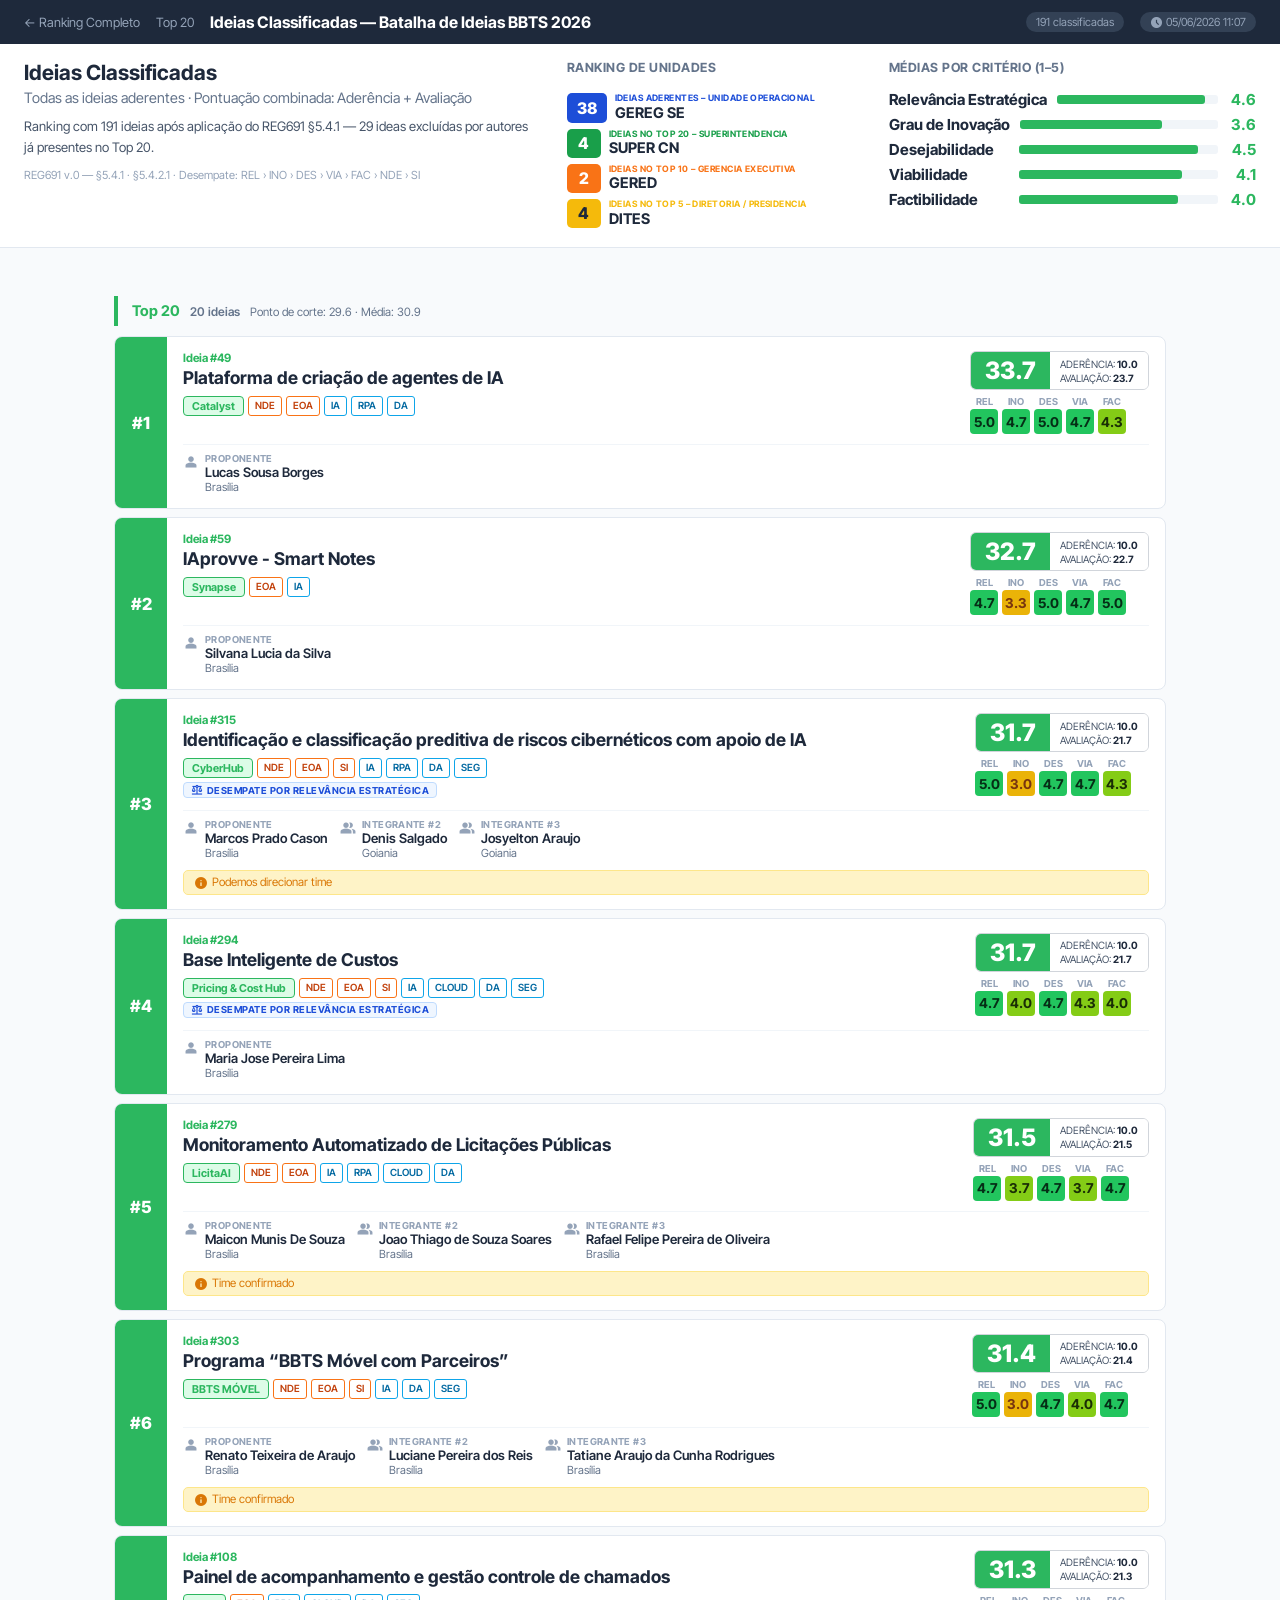
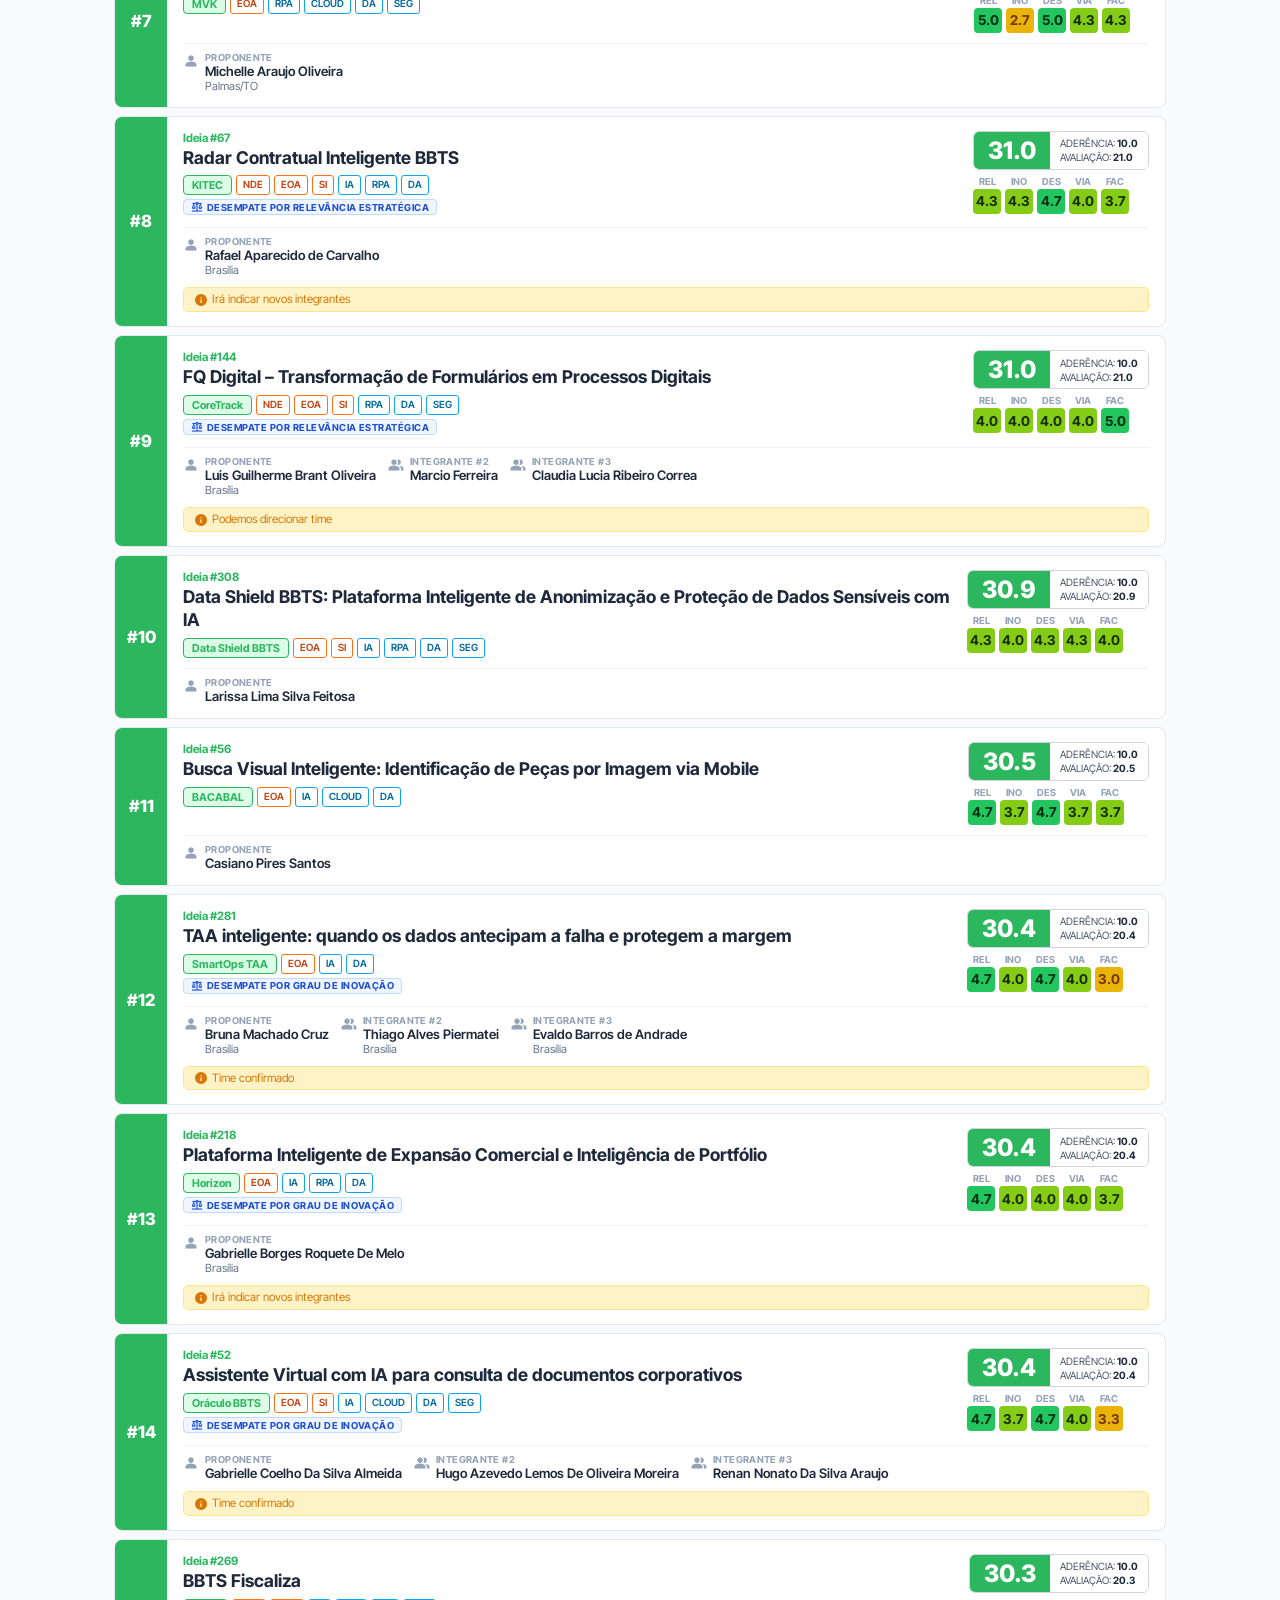
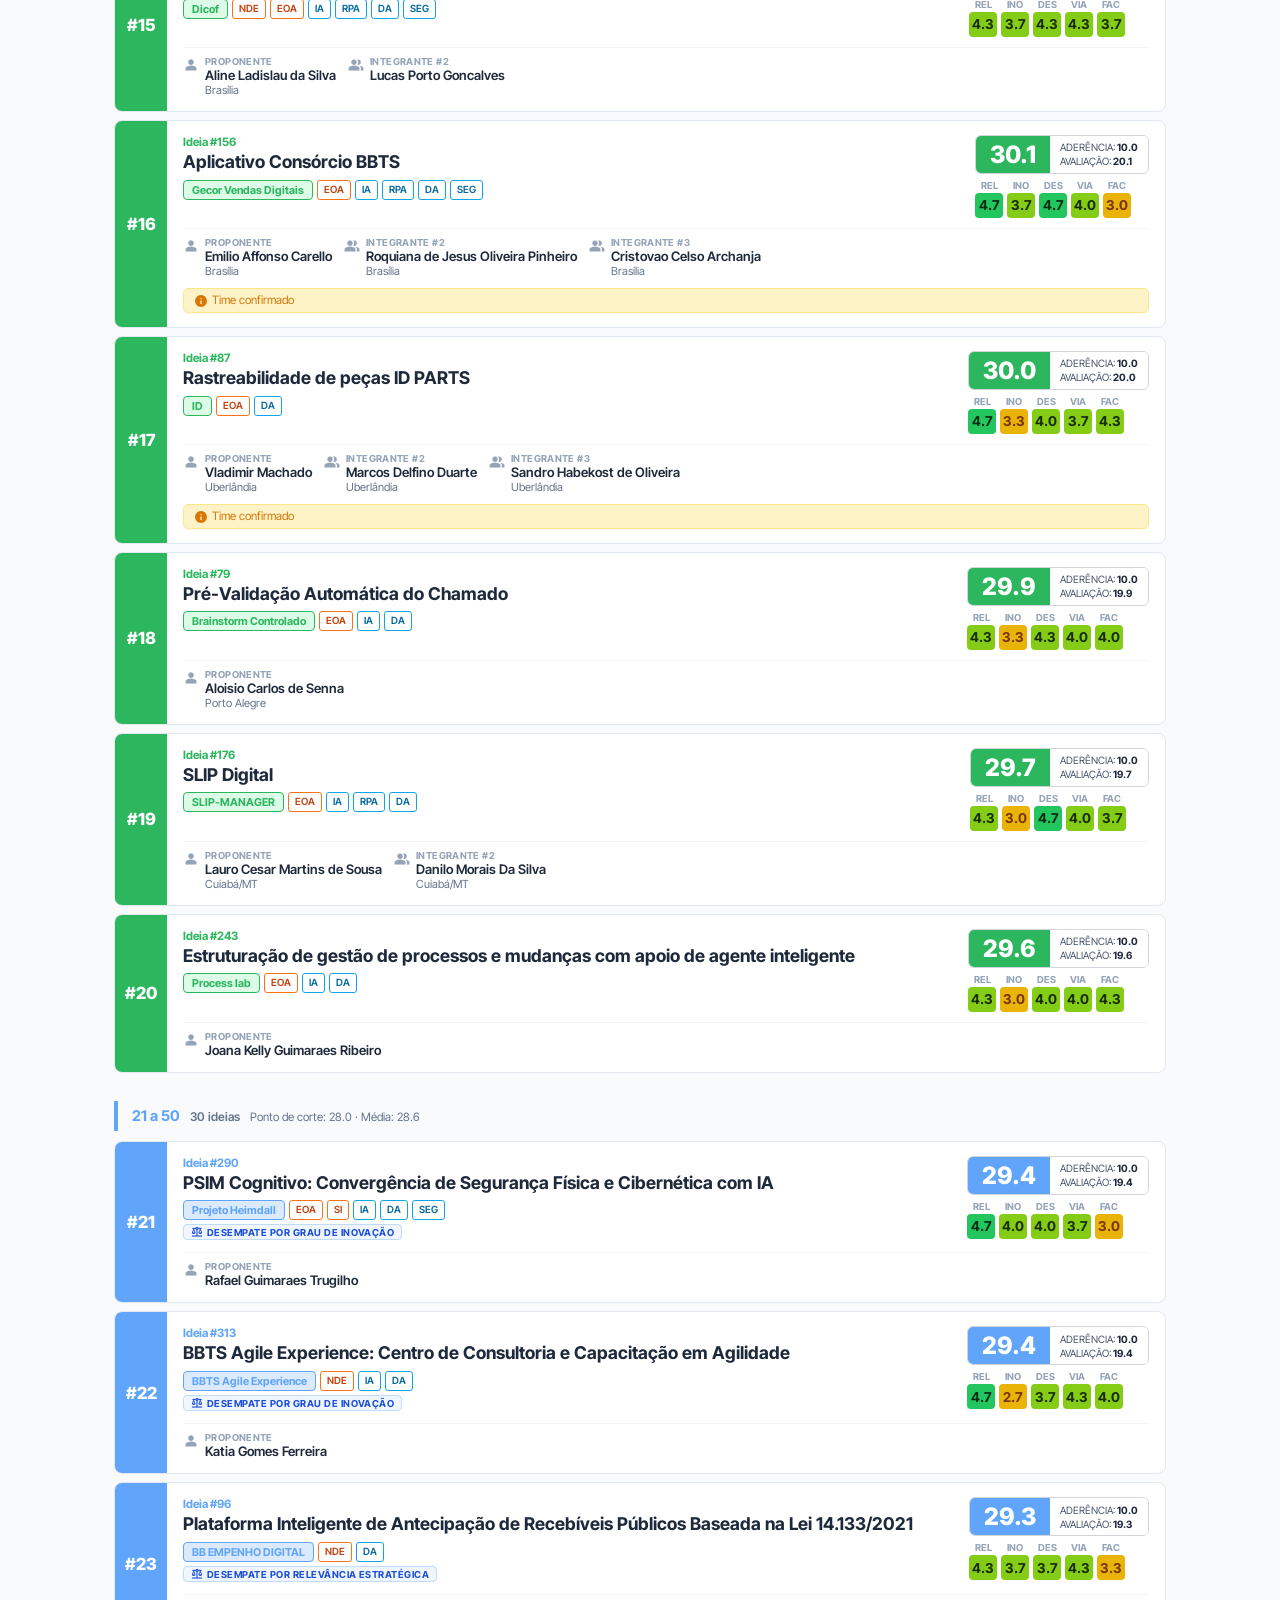
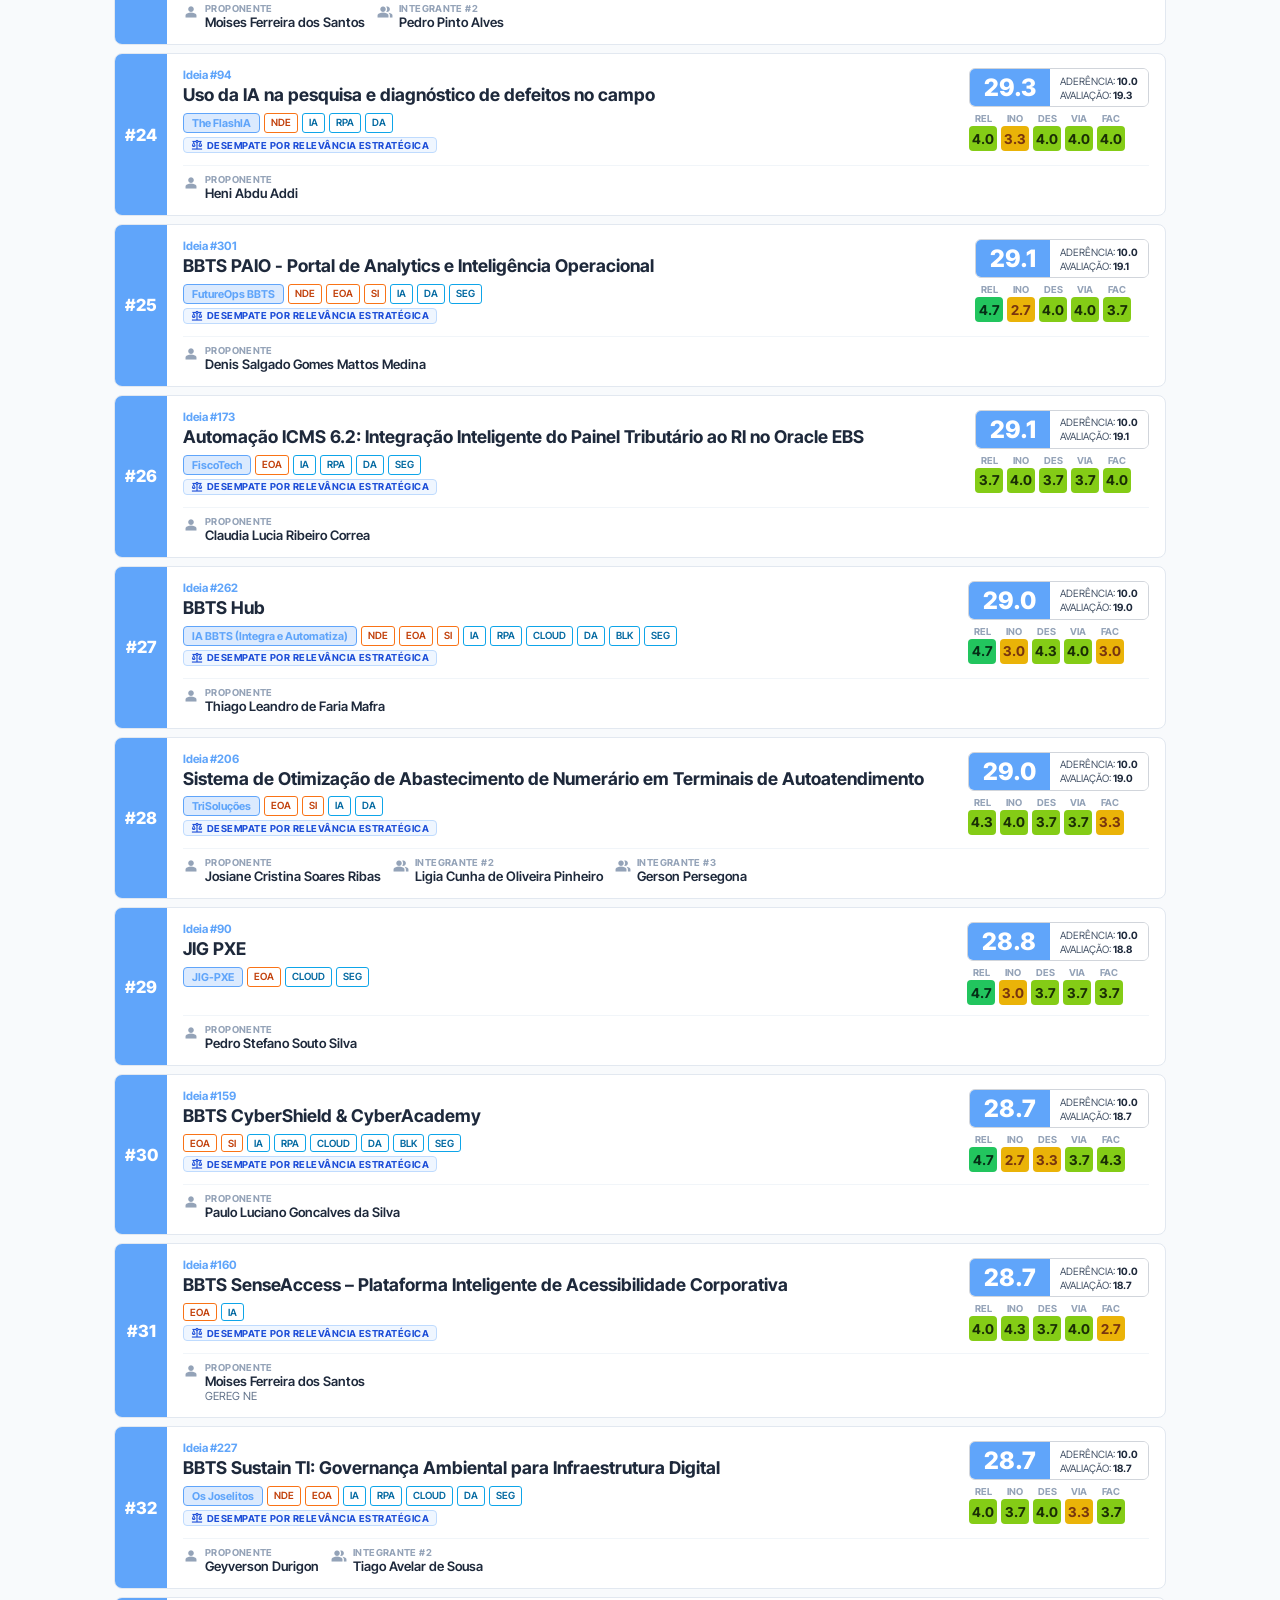
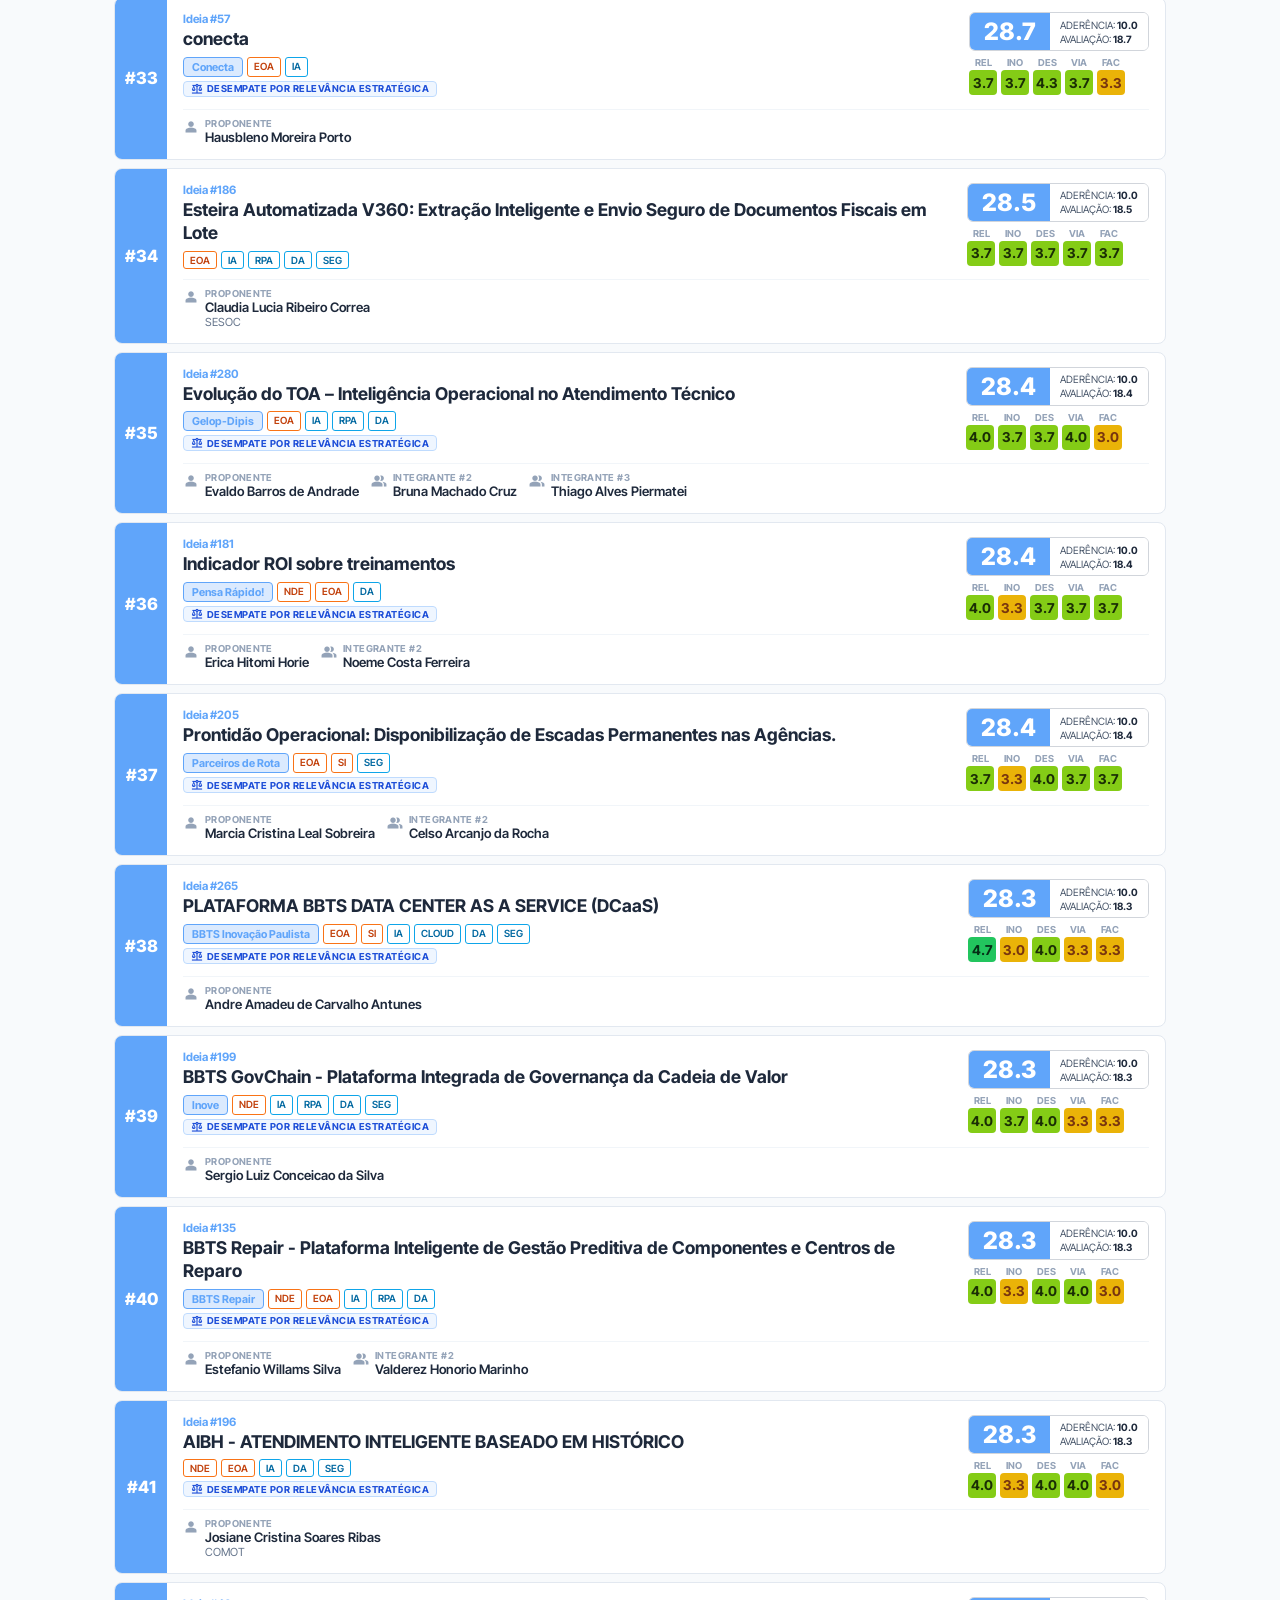
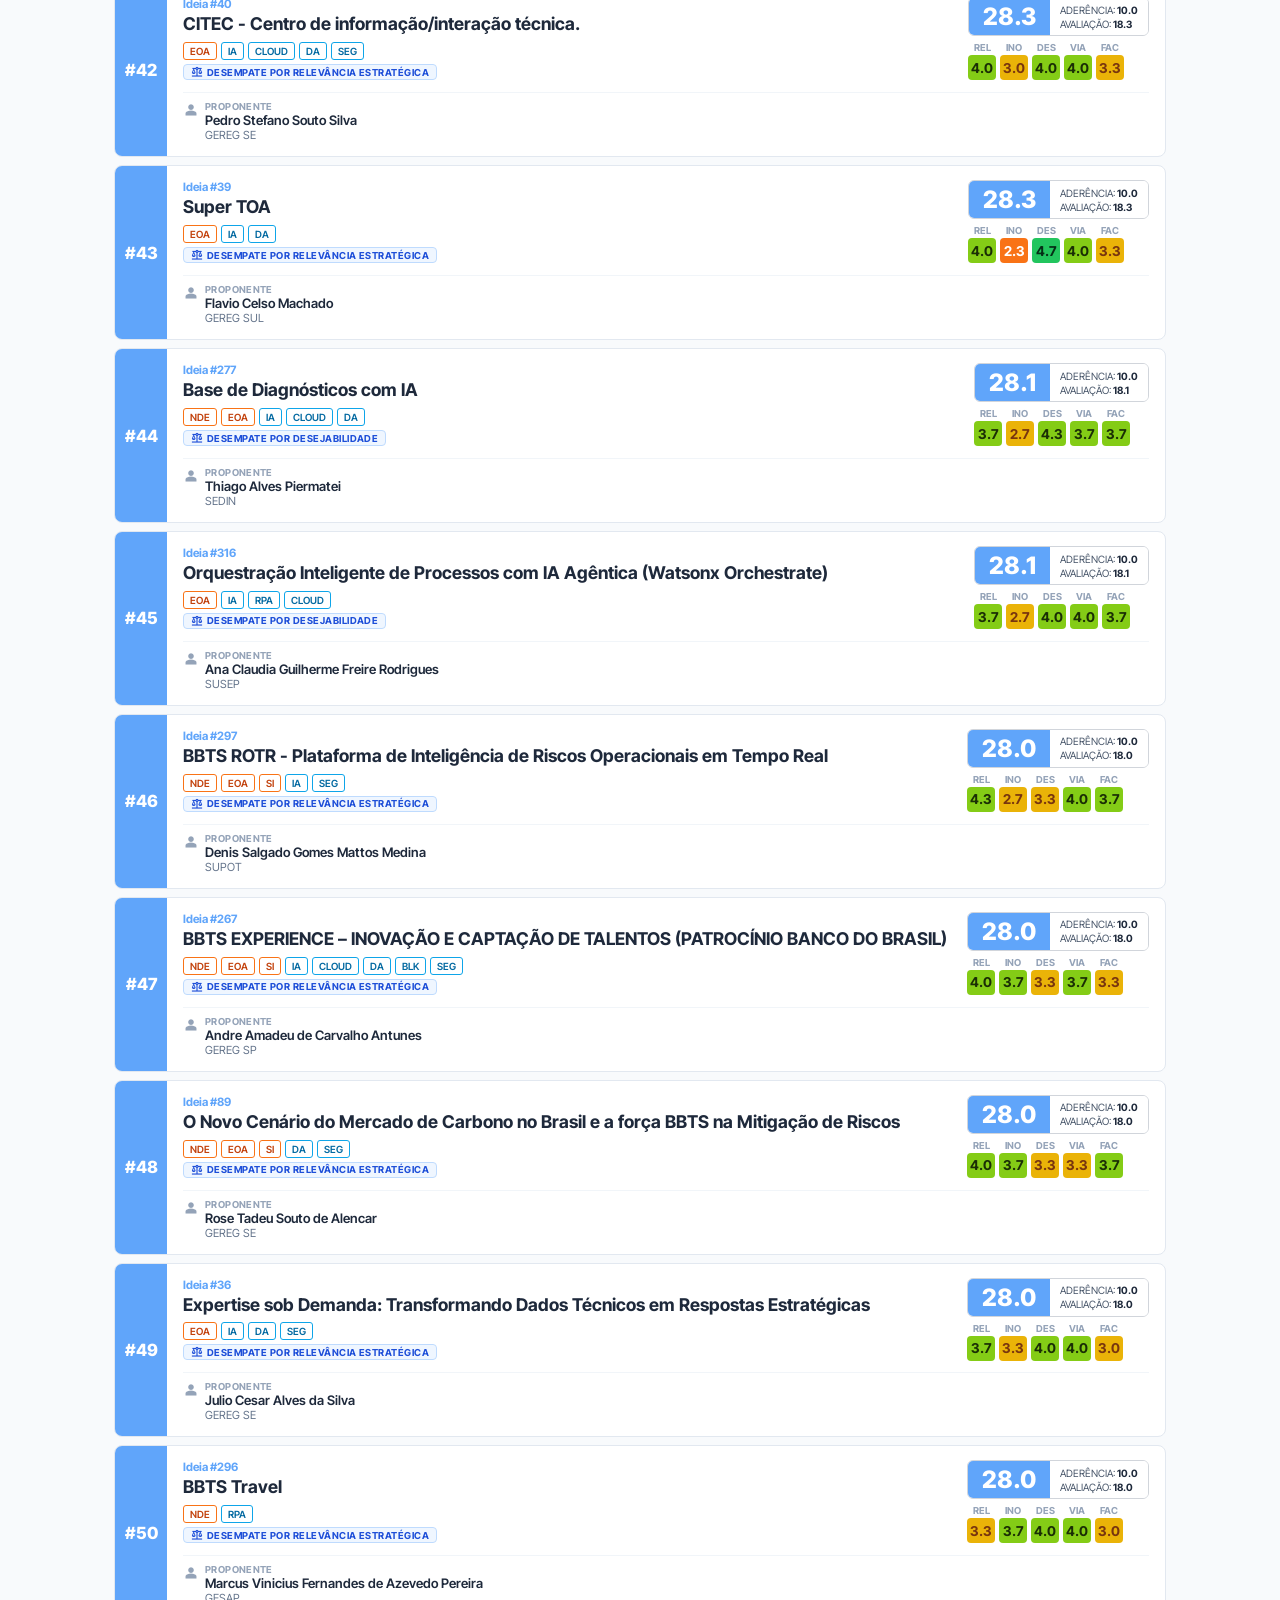
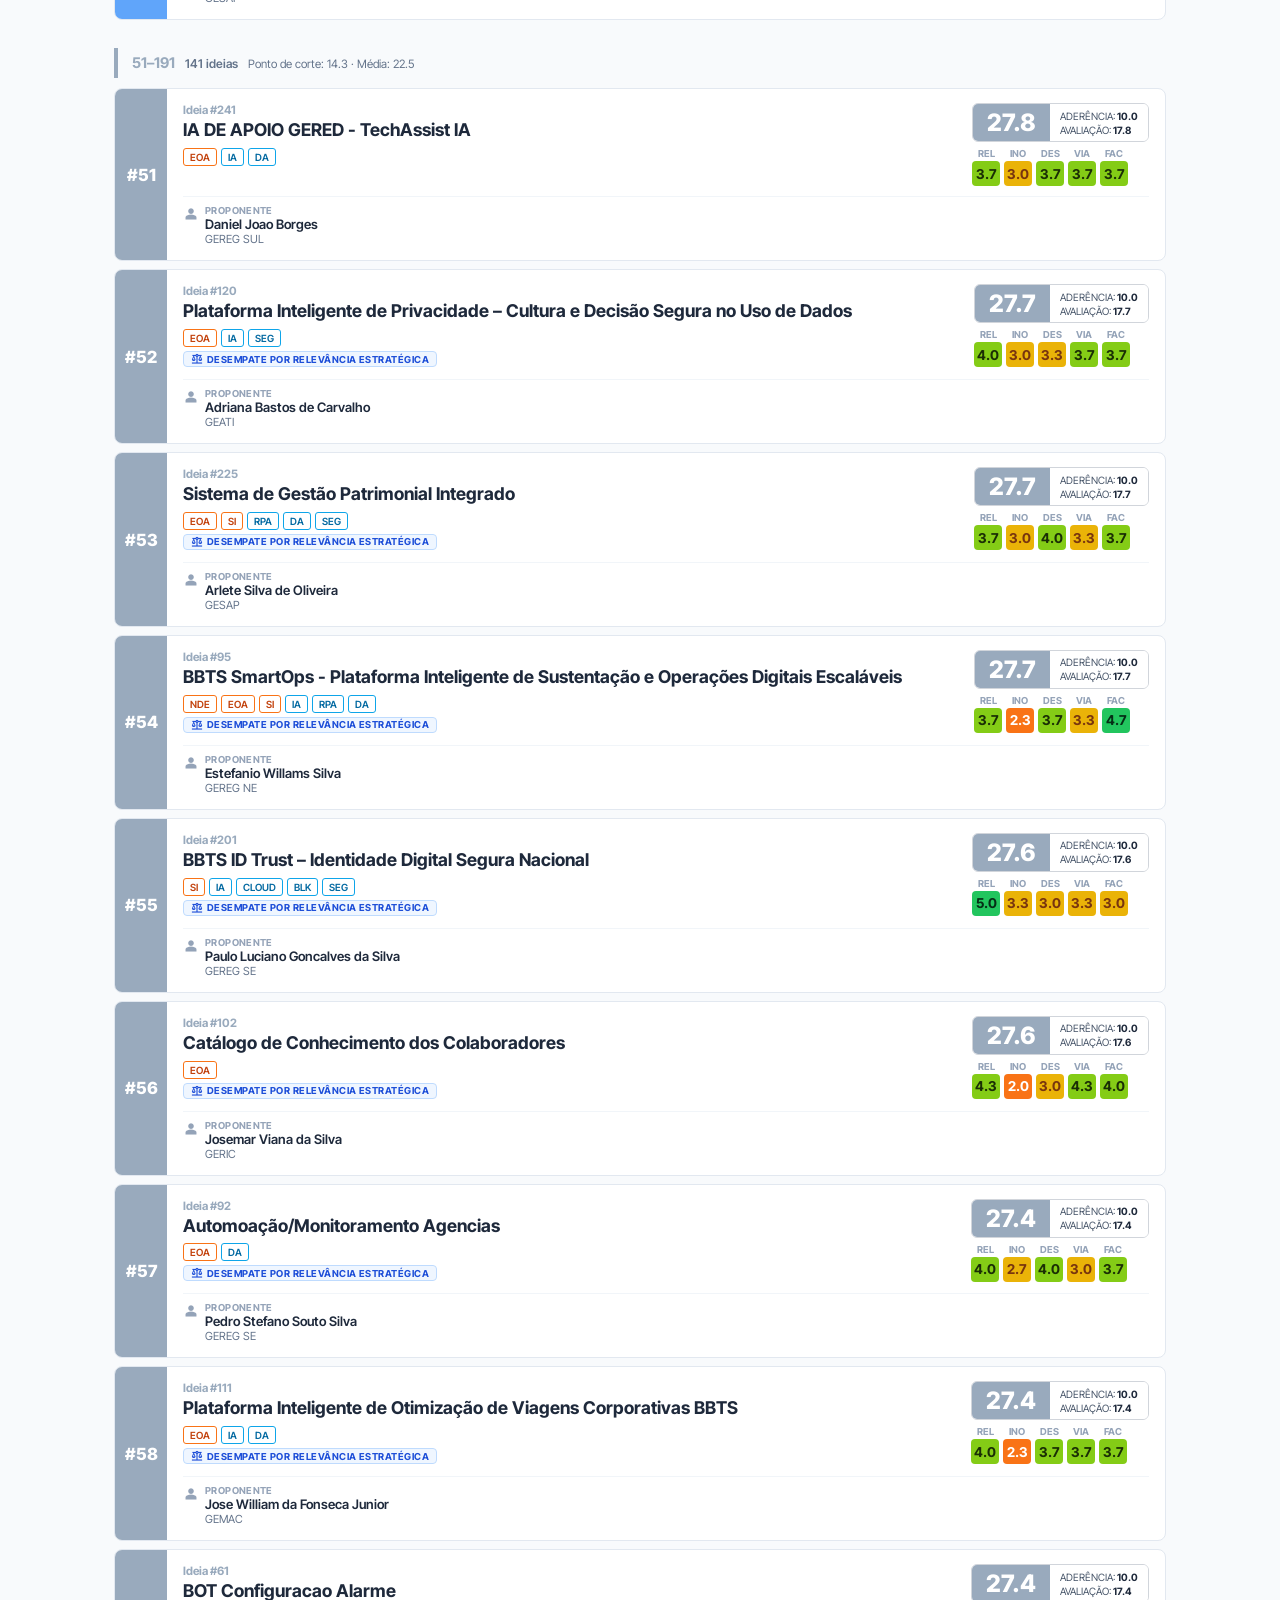
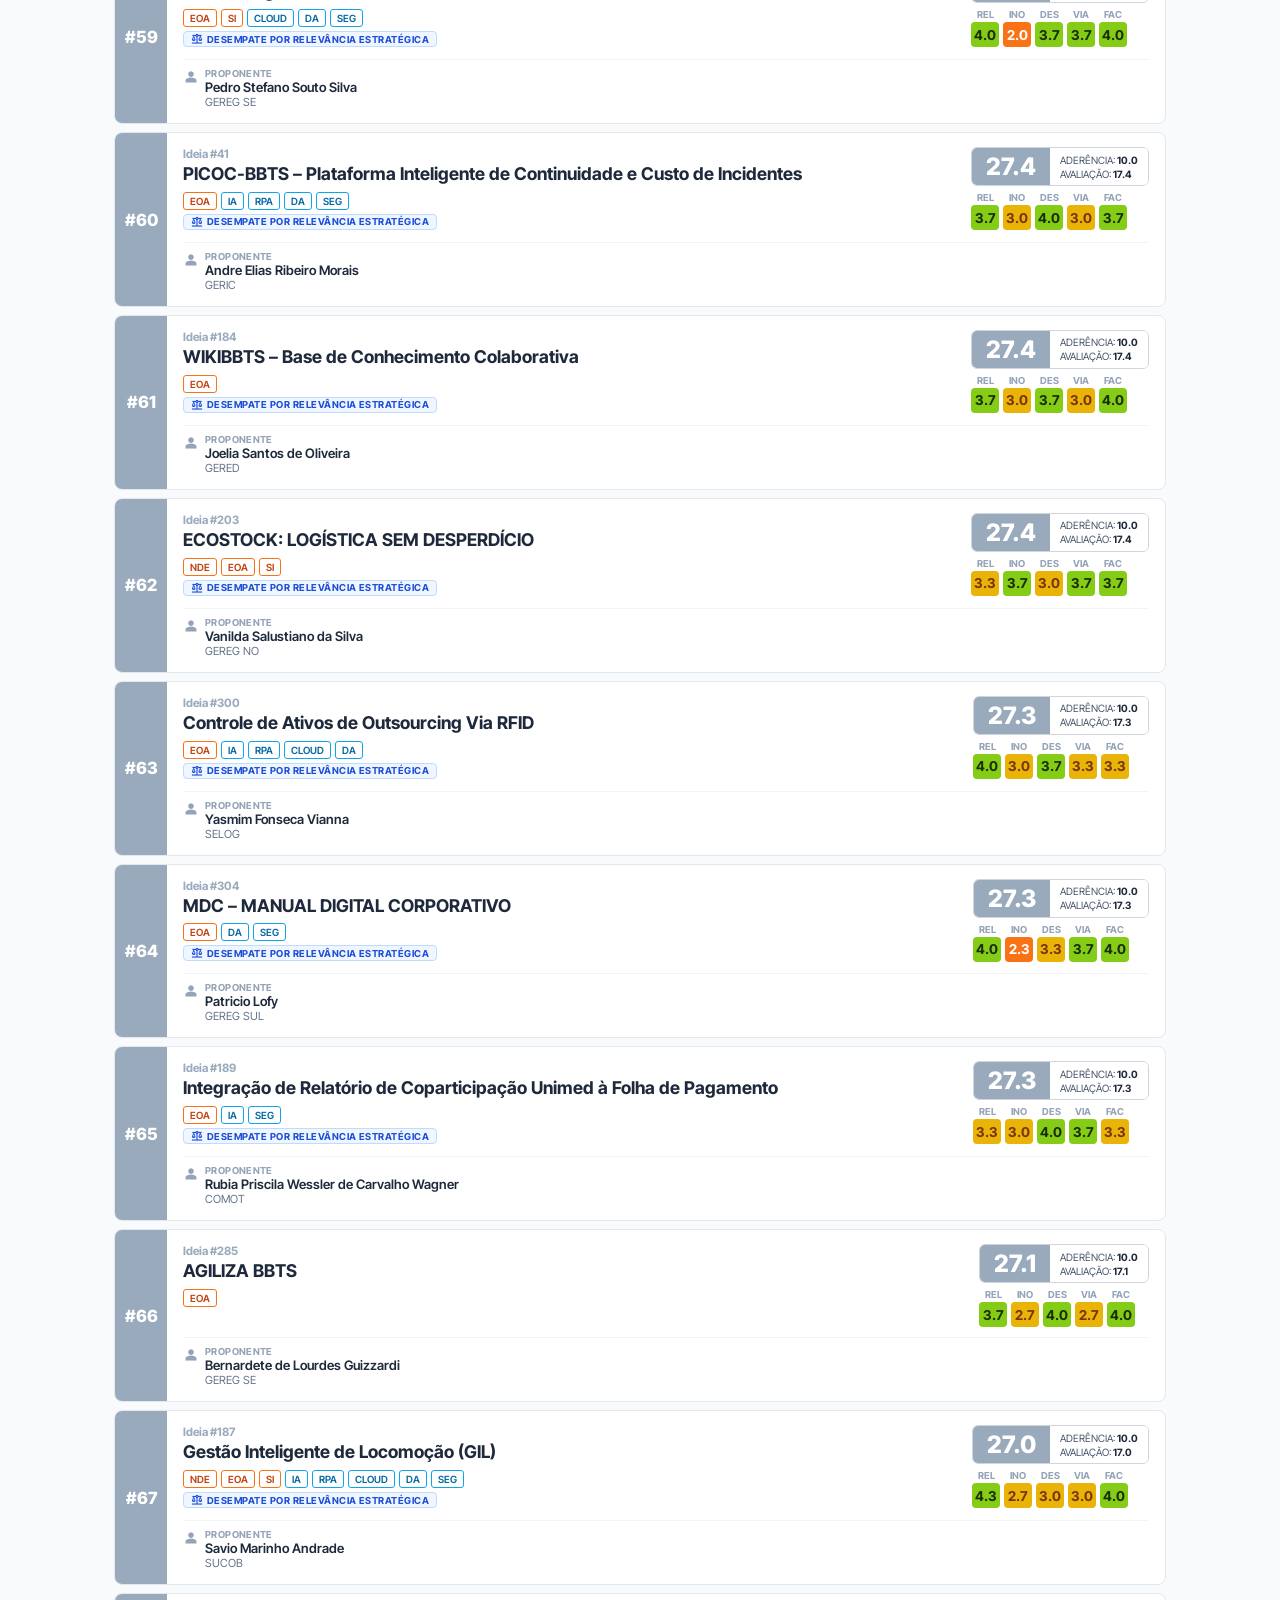
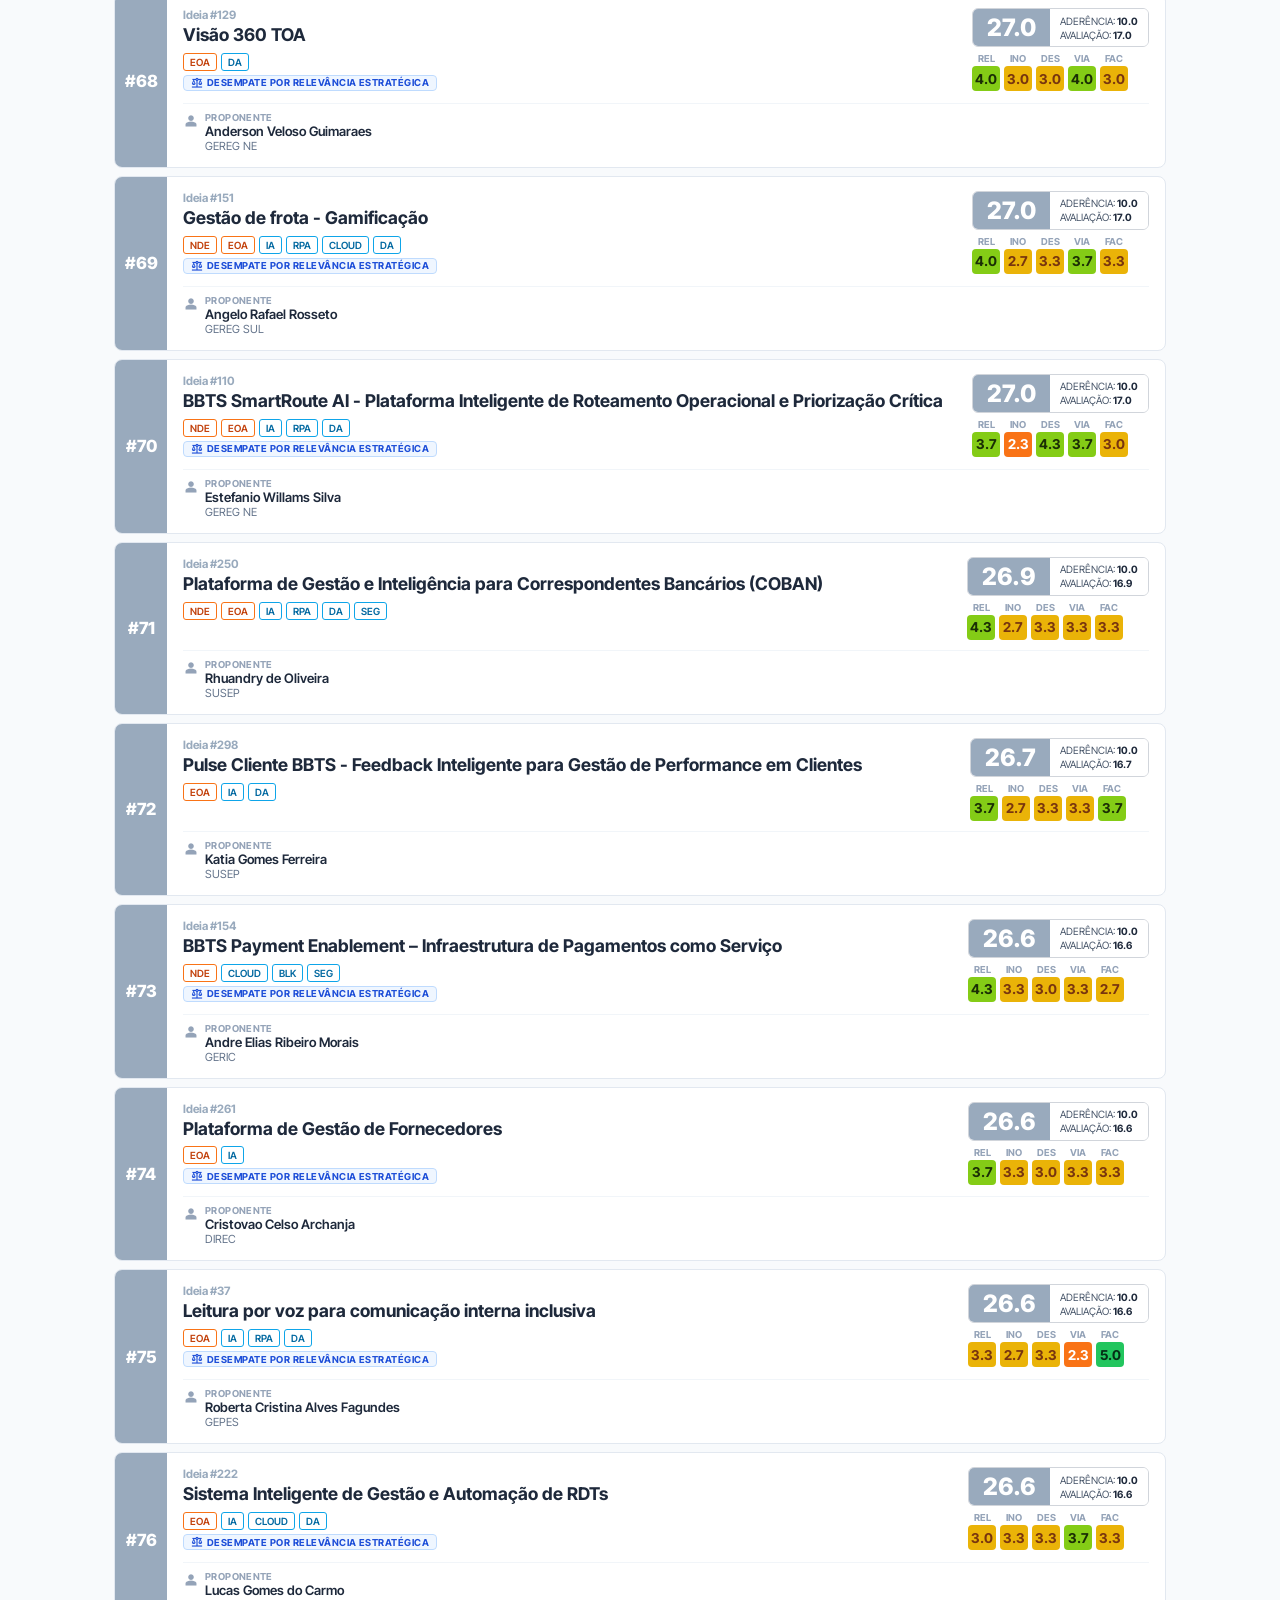
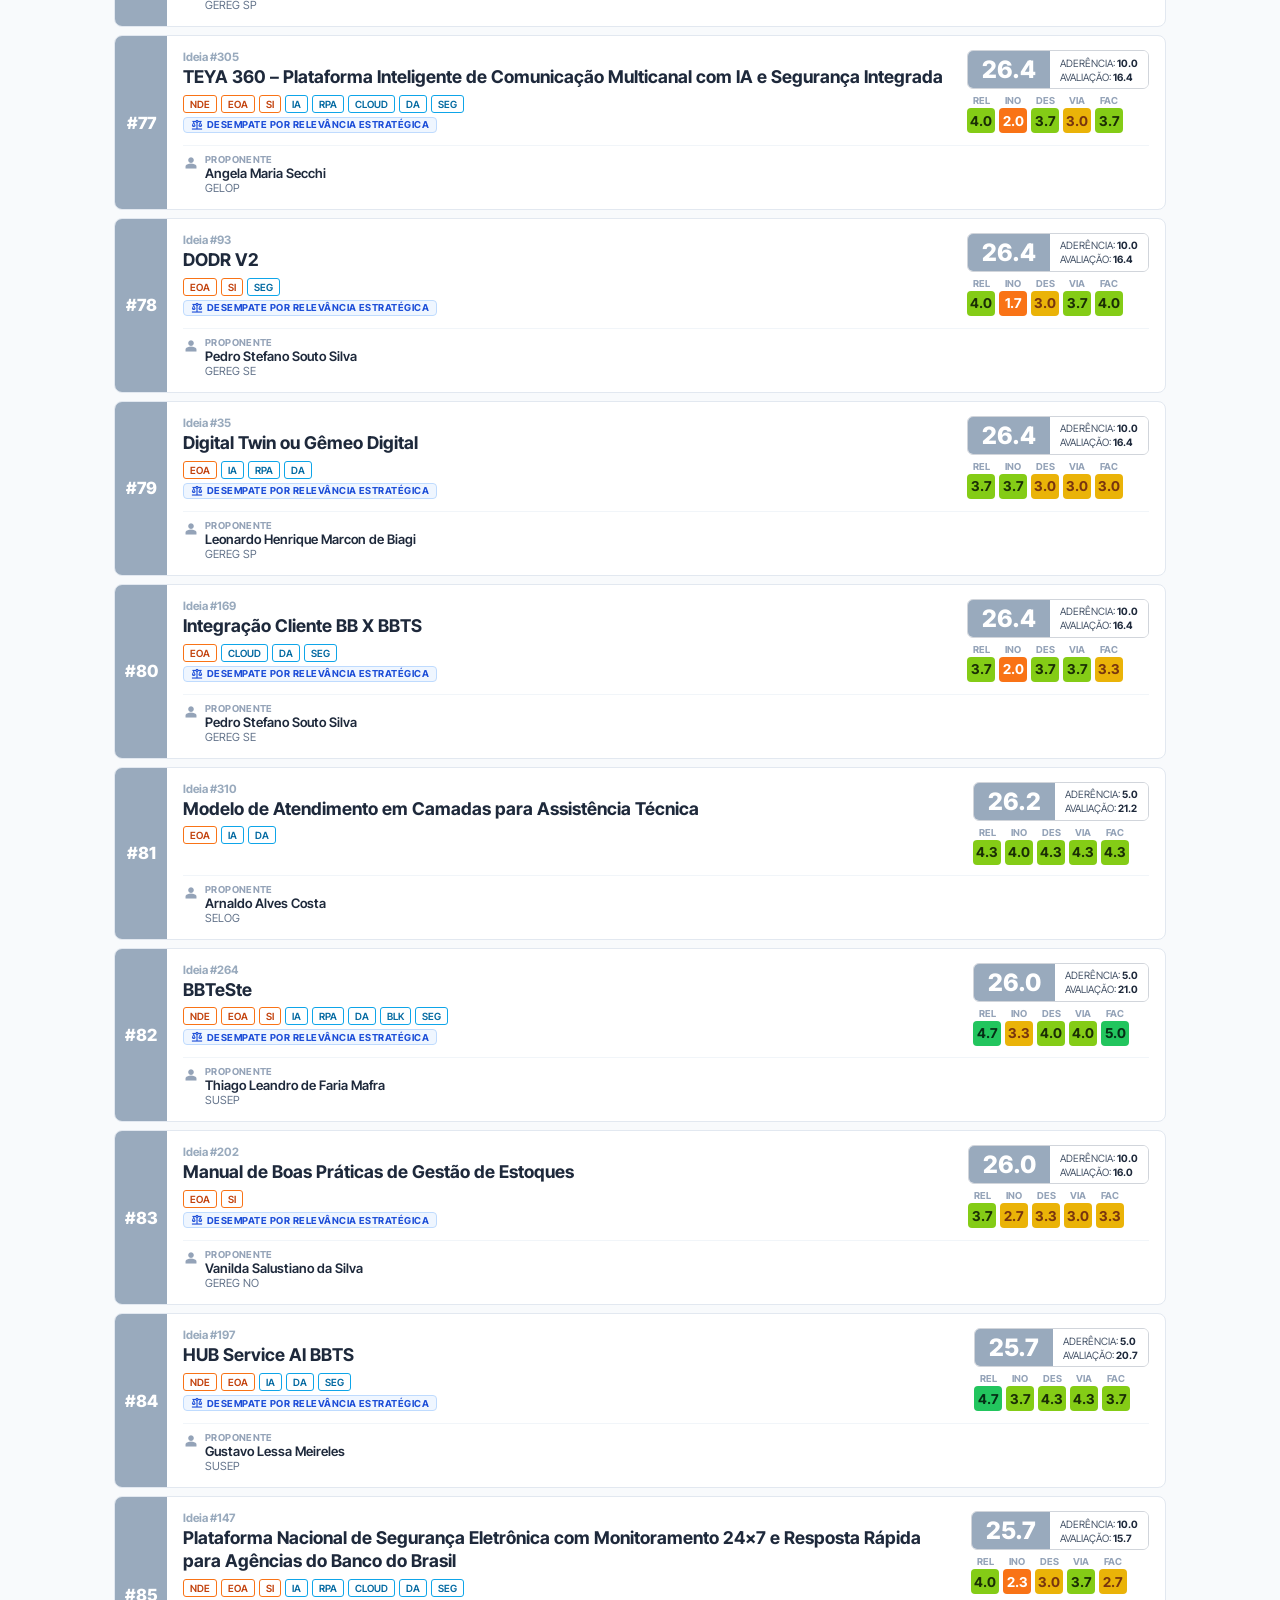
==== commit f49f352e: "Atualizar IDEIAS CLASSIFICADAS.html" ====
--- a/IDEIAS CLASSIFICADAS.html
+++ b/IDEIAS CLASSIFICADAS.html
@@ -72,7 +72,7 @@
 .membro{display:flex;align-items:flex-start;gap:6px;}
 .membro-icon{font-size:16px;color:#94a3b8;margin-top:1px;flex-shrink:0;}
 .membro-role{display:block;font-size:0.6rem;font-weight:700;text-transform:uppercase;letter-spacing:.04em;color:#94a3b8;}
-.membro-nome{display:block;font-size:0.82rem;font-weight:600;color:#1e293b;}
+.membro-nome{display:block;font-size:0.82rem;font-weight:600;color:#1e293b;white-space:nowrap;}
 .membro-local{display:block;font-size:0.7rem;color:var(--cinza);}
 .tiebreak-badge{display:inline-flex;align-items:center;gap:4px;font-size:0.6rem;font-weight:700;color:#1d4ed8;background:#eff6ff;border:1px solid #bfdbfe;border-radius:4px;padding:1px 7px;text-transform:uppercase;letter-spacing:.05em;margin-top:4px;}
 .obs-note{font-size:0.72rem;color:#d97706;background:#fef3c7;border:1px solid #fde68a;border-radius:5px;padding:4px 10px;}
@@ -95,7 +95,7 @@
   <a href="TOP 20 IDEIAS.html">Top 20</a>
   <h1>Ideias Classificadas — Batalha de Ideias BBTS 2026</h1>
   <div class="hbadge">191 classificadas</div>
-  <div class="hbadge"><span class="material-symbols-outlined" style="font-size:13px;vertical-align:middle;margin-right:3px">schedule</span>03/06/2026 18:26</div>
+  <div class="hbadge"><span class="material-symbols-outlined" style="font-size:13px;vertical-align:middle;margin-right:3px">schedule</span>05/06/2026 11:07</div>
 </header>
 
 <div class="stat-bar">
@@ -116,9 +116,9 @@
 </div>
 
 <div id="content">
-  <div class="section-hd" style="border-color:#2cb75f"><span class="section-title" style="color:#2cb75f">Top 20</span><span class="section-count">20 ideias</span><span class="section-desc">Ponto de corte: 29.6 · Média: 30.9</span></div><div class="idea-card"><div class="card-rank" style="background:#2cb75f">#1</div><div class="card-body"><div class="card-top"><div class="card-label"><div class="idea-id" style="color:#2cb75f">Ideia #49</div><div class="idea-title">Plataforma de criação de agentes de IA </div><div class="card-meta"><span class="time-badge" style="background:#dcfce7;color:#2cb75f">Catalyst</span><span class="chip chip-arena" title="Negócios Digitais Escaláveis">NDE</span><span class="chip chip-arena" title="Eficiência Operacional e Automação">EOA</span><span class="chip chip-tec" title="IA / IA Generativa">IA</span><span class="chip chip-tec" title="Hiperautomação / RPA">RPA</span><span class="chip chip-tec" title="Dados / Analytics">DA</span></div></div><div class="card-score-wrap"><div class="score-block">"score-block"><div class="score-badge" style="background:#2cb75f">33.7</div><div class="score-meta"><span class="score-row">ADERÊNCIA: <b>10.0</b></span><span class="score-row">AVALIAÇÃO: <b>23.7</b></span></div></div></div><div class="crits-row"><div class="crit-item"><span class="crit-lbl">REL</span><span class="sc sc-5">5.0</span></div><div class="crit-item"><span class="crit-lbl">INO</span><span class="sc sc-5">4.7</span></div><div class="crit-item"><span class="crit-lbl">DES</span><span class="sc sc-5">5.0</span></div><div class="crit-item"><span class="crit-lbl">VIA</span><span class="sc sc-5">4.7</span></div><div class="crit-item"><span class="crit-lbl">FAC</span><span class="sc sc-4">4.3</span></div></div></div></div><div class="card-membros"><div class="membro"><span class="material-symbols-outlined membro-icon">person</span><div><span class="membro-role">Proponente</span><span class="membro-nome">Lucas Sousa Borges</span><span class='membro-local'>Brasília</span></div></div></div></div></div><div class="idea-card"><div class="card-rank" style="background:#2cb75f">#2</div><div class="card-body"><div class="card-top"><div class="card-label"><div class="idea-id" style="color:#2cb75f">Ideia #59</div><div class="idea-title">IAprovve - Smart Notes</div><div class="card-meta"><span class="time-badge" style="background:#dcfce7;color:#2cb75f">Synapse</span><span class="chip chip-arena" title="Eficiência Operacional e Automação">EOA</span><span class="chip chip-tec" title="IA / IA Generativa">IA</span></div></div><div class="card-score-wrap"><div class="score-block">"score-block"><div class="score-badge" style="background:#2cb75f">32.7</div><div class="score-meta"><span class="score-row">ADERÊNCIA: <b>10.0</b></span><span class="score-row">AVALIAÇÃO: <b>22.7</b></span></div></div></div><div class="crits-row"><div class="crit-item"><span class="crit-lbl">REL</span><span class="sc sc-5">4.7</span></div><div class="crit-item"><span class="crit-lbl">INO</span><span class="sc sc-3">3.3</span></div><div class="crit-item"><span class="crit-lbl">DES</span><span class="sc sc-5">5.0</span></div><div class="crit-item"><span class="crit-lbl">VIA</span><span class="sc sc-5">4.7</span></div><div class="crit-item"><span class="crit-lbl">FAC</span><span class="sc sc-5">5.0</span></div></div></div></div><div class="card-membros"><div class="membro"><span class="material-symbols-outlined membro-icon">person</span><div><span class="membro-role">Proponente</span><span class="membro-nome">Silvana Lucia da Silva</span><span class='membro-local'>Brasília</span></div></div></div></div></div><div class="idea-card"><div class="card-rank" style="background:#2cb75f">#3</div><div class="card-body"><div class="card-top"><div class="card-label"><div class="idea-id" style="color:#2cb75f">Ideia #315</div><div class="idea-title">Identificação e classificação preditiva de riscos cibernéticos com apoio de IA</div><div class="card-meta"><span class="time-badge" style="background:#dcfce7;color:#2cb75f">CyberHub</span><span class="chip chip-arena" title="Negócios Digitais Escaláveis">NDE</span><span class="chip chip-arena" title="Eficiência Operacional e Automação">EOA</span><span class="chip chip-arena" title="Segurança Integrada">SI</span><span class="chip chip-tec" title="IA / IA Generativa">IA</span><span class="chip chip-tec" title="Hiperautomação / RPA">RPA</span><span class="chip chip-tec" title="Dados / Analytics">DA</span><span class="chip chip-tec" title="Segurança / Privacidade">SEG</span></div><div><span class="tiebreak-badge"><span class="material-symbols-outlined" style="font-size:12px">balance</span>Desempate por Relevância Estratégica</span></div></div><div class="card-score-wrap"><div class="score-block">"score-block"><div class="score-badge" style="background:#2cb75f">31.7</div><div class="score-meta"><span class="score-row">ADERÊNCIA: <b>10.0</b></span><span class="score-row">AVALIAÇÃO: <b>21.7</b></span></div></div></div><div class="crits-row"><div class="crit-item"><span class="crit-lbl">REL</span><span class="sc sc-5">5.0</span></div><div class="crit-item"><span class="crit-lbl">INO</span><span class="sc sc-3">3.0</span></div><div class="crit-item"><span class="crit-lbl">DES</span><span class="sc sc-5">4.7</span></div><div class="crit-item"><span class="crit-lbl">VIA</span><span class="sc sc-5">4.7</span></div><div class="crit-item"><span class="crit-lbl">FAC</span><span class="sc sc-4">4.3</span></div></div></div></div><div class="card-membros"><div class="membro"><span class="material-symbols-outlined membro-icon">person</span><div><span class="membro-role">Proponente</span><span class="membro-nome">Marcos Prado Cason</span><span class='membro-local'>Brasília</span></div></div><div class="membro"><span class="material-symbols-outlined membro-icon">group</span><div><span class="membro-role">Integrante #2</span><span class="membro-nome">Denis Salgado</span><span class='membro-local'>Goiania</span></div></div><div class="membro"><span class="material-symbols-outlined membro-icon">group</span><div><span class="membro-role">Integrante #3</span><span class="membro-nome">Josyelton Araujo</span><span class='membro-local'>Goiania</span></div></div></div><div class="obs-note"><span class="material-symbols-outlined" style="font-size:14px;vertical-align:middle;margin-right:4px">info</span>Podemos direcionar time</div></div></div><div class="idea-card"><div class="card-rank" style="background:#2cb75f">#4</div><div class="card-body"><div class="card-top"><div class="card-label"><div class="idea-id" style="color:#2cb75f">Ideia #294</div><div class="idea-title">Base Inteligente de Custos</div><div class="card-meta"><span class="time-badge" style="background:#dcfce7;color:#2cb75f">Pricing &amp; Cost Hub</span><span class="chip chip-arena" title="Negócios Digitais Escaláveis">NDE</span><span class="chip chip-arena" title="Eficiência Operacional e Automação">EOA</span><span class="chip chip-arena" title="Segurança Integrada">SI</span><span class="chip chip-tec" title="IA / IA Generativa">IA</span><span class="chip chip-tec" title="MultiCloud / Cloud">CLOUD</span><span class="chip chip-tec" title="Dados / Analytics">DA</span><span class="chip chip-tec" title="Segurança / Privacidade">SEG</span></div><div><span class="tiebreak-badge"><span class="material-symbols-outlined" style="font-size:12px">balance</span>Desempate por Relevância Estratégica</span></div></div><div class="card-score-wrap"><div class="score-block">"score-block"><div class="score-badge" style="background:#2cb75f">31.7</div><div class="score-meta"><span class="score-row">ADERÊNCIA: <b>10.0</b></span><span class="score-row">AVALIAÇÃO: <b>21.7</b></span></div></div></div><div class="crits-row"><div class="crit-item"><span class="crit-lbl">REL</span><span class="sc sc-5">4.7</span></div><div class="crit-item"><span class="crit-lbl">INO</span><span class="sc sc-4">4.0</span></div><div class="crit-item"><span class="crit-lbl">DES</span><span class="sc sc-5">4.7</span></div><div class="crit-item"><span class="crit-lbl">VIA</span><span class="sc sc-4">4.3</span></div><div class="crit-item"><span class="crit-lbl">FAC</span><span class="sc sc-4">4.0</span></div></div></div></div><div class="card-membros"><div class="membro"><span class="material-symbols-outlined membro-icon">person</span><div><span class="membro-role">Proponente</span><span class="membro-nome">Maria Jose Pereira Lima</span><span class='membro-local'>Brasília</span></div></div></div></div></div><div class="idea-card"><div class="card-rank" style="background:#2cb75f">#5</div><div class="card-body"><div class="card-top"><div class="card-label"><div class="idea-id" style="color:#2cb75f">Ideia #279</div><div class="idea-title">Monitoramento Automatizado de Licitações Públicas</div><div class="card-meta"><span class="time-badge" style="background:#dcfce7;color:#2cb75f">LicitaAI</span><span class="chip chip-arena" title="Negócios Digitais Escaláveis">NDE</span><span class="chip chip-arena" title="Eficiência Operacional e Automação">EOA</span><span class="chip chip-tec" title="IA / IA Generativa">IA</span><span class="chip chip-tec" title="Hiperautomação / RPA">RPA</span><span class="chip chip-tec" title="MultiCloud / Cloud">CLOUD</span><span class="chip chip-tec" title="Dados / Analytics">DA</span></div></div><div class="card-score-wrap"><div class="score-block">"score-block"><div class="score-badge" style="background:#2cb75f">31.5</div><div class="score-meta"><span class="score-row">ADERÊNCIA: <b>10.0</b></span><span class="score-row">AVALIAÇÃO: <b>21.5</b></span></div></div></div><div class="crits-row"><div class="crit-item"><span class="crit-lbl">REL</span><span class="sc sc-5">4.7</span></div><div class="crit-item"><span class="crit-lbl">INO</span><span class="sc sc-4">3.7</span></div><div class="crit-item"><span class="crit-lbl">DES</span><span class="sc sc-5">4.7</span></div><div class="crit-item"><span class="crit-lbl">VIA</span><span class="sc sc-4">3.7</span></div><div class="crit-item"><span class="crit-lbl">FAC</span><span class="sc sc-5">4.7</span></div></div></div></div><div class="card-membros"><div class="membro"><span class="material-symbols-outlined membro-icon">person</span><div><span class="membro-role">Proponente</span><span class="membro-nome">Maicon Munis De Souza</span><span class='membro-local'>Brasília</span></div></div><div class="membro"><span class="material-symbols-outlined membro-icon">group</span><div><span class="membro-role">Integrante #2</span><span class="membro-nome">Joao Thiago de Souza Soares</span><span class='membro-local'>Brasília</span></div></div><div class="membro"><span class="material-symbols-outlined membro-icon">group</span><div><span class="membro-role">Integrante #3</span><span class="membro-nome">Rafael Felipe Pereira de Oliveira</span><span class='membro-local'>Brasília</span></div></div></div><div class="obs-note"><span class="material-symbols-outlined" style="font-size:14px;vertical-align:middle;margin-right:4px">info</span>Time confirmado</div></div></div><div class="idea-card"><div class="card-rank" style="background:#2cb75f">#6</div><div class="card-body"><div class="card-top"><div class="card-label"><div class="idea-id" style="color:#2cb75f">Ideia #303</div><div class="idea-title">Programa “BBTS Móvel com Parceiros”</div><div class="card-meta"><span class="time-badge" style="background:#dcfce7;color:#2cb75f">BBTS MÓVEL</span><span class="chip chip-arena" title="Negócios Digitais Escaláveis">NDE</span><span class="chip chip-arena" title="Eficiência Operacional e Automação">EOA</span><span class="chip chip-arena" title="Segurança Integrada">SI</span><span class="chip chip-tec" title="IA / IA Generativa">IA</span><span class="chip chip-tec" title="Dados / Analytics">DA</span><span class="chip chip-tec" title="Segurança / Privacidade">SEG</span></div></div><div class="card-score-wrap"><div class="score-block">"score-block"><div class="score-badge" style="background:#2cb75f">31.4</div><div class="score-meta"><span class="score-row">ADERÊNCIA: <b>10.0</b></span><span class="score-row">AVALIAÇÃO: <b>21.4</b></span></div></div></div><div class="crits-row"><div class="crit-item"><span class="crit-lbl">REL</span><span class="sc sc-5">5.0</span></div><div class="crit-item"><span class="crit-lbl">INO</span><span class="sc sc-3">3.0</span></div><div class="crit-item"><span class="crit-lbl">DES</span><span class="sc sc-5">4.7</span></div><div class="crit-item"><span class="crit-lbl">VIA</span><span class="sc sc-4">4.0</span></div><div class="crit-item"><span class="crit-lbl">FAC</span><span class="sc sc-5">4.7</span></div></div></div></div><div class="card-membros"><div class="membro"><span class="material-symbols-outlined membro-icon">person</span><div><span class="membro-role">Proponente</span><span class="membro-nome">Renato Teixeira de Araujo</span><span class='membro-local'>Brasília</span></div></div><div class="membro"><span class="material-symbols-outlined membro-icon">group</span><div><span class="membro-role">Integrante #2</span><span class="membro-nome">Luciane Pereira dos Reis</span><span class='membro-local'>Brasília</span></div></div><div class="membro"><span class="material-symbols-outlined membro-icon">group</span><div><span class="membro-role">Integrante #3</span><span class="membro-nome">Tatiane Araujo da Cunha Rodrigues</span><span class='membro-local'>Brasília</span></div></div></div><div class="obs-note"><span class="material-symbols-outlined" style="font-size:14px;vertical-align:middle;margin-right:4px">info</span>Time confirmado</div></div></div><div class="idea-card"><div class="card-rank" style="background:#2cb75f">#7</div><div class="card-body"><div class="card-top"><div class="card-label"><div class="idea-id" style="color:#2cb75f">Ideia #108</div><div class="idea-title">Painel de acompanhamento e gestão controle de chamados</div><div class="card-meta"><span class="time-badge" style="background:#dcfce7;color:#2cb75f">MVK</span><span class="chip chip-arena" title="Eficiência Operacional e Automação">EOA</span><span class="chip chip-tec" title="Hiperautomação / RPA">RPA</span><span class="chip chip-tec" title="MultiCloud / Cloud">CLOUD</span><span class="chip chip-tec" title="Dados / Analytics">DA</span><span class="chip chip-tec" title="Segurança / Privacidade">SEG</span></div></div><div class="card-score-wrap"><div class="score-block">"score-block"><div class="score-badge" style="background:#2cb75f">31.3</div><div class="score-meta"><span class="score-row">ADERÊNCIA: <b>10.0</b></span><span class="score-row">AVALIAÇÃO: <b>21.3</b></span></div></div></div><div class="crits-row"><div class="crit-item"><span class="crit-lbl">REL</span><span class="sc sc-5">5.0</span></div><div class="crit-item"><span class="crit-lbl">INO</span><span class="sc sc-3">2.7</span></div><div class="crit-item"><span class="crit-lbl">DES</span><span class="sc sc-5">5.0</span></div><div class="crit-item"><span class="crit-lbl">VIA</span><span class="sc sc-4">4.3</span></div><div class="crit-item"><span class="crit-lbl">FAC</span><span class="sc sc-4">4.3</span></div></div></div></div><div class="card-membros"><div class="membro"><span class="material-symbols-outlined membro-icon">person</span><div><span class="membro-role">Proponente</span><span class="membro-nome">Michelle Araujo Oliveira</span><span class='membro-local'>Palmas/TO</span></div></div></div></div></div><div class="idea-card"><div class="card-rank" style="background:#2cb75f">#8</div><div class="card-body"><div class="card-top"><div class="card-label"><div class="idea-id" style="color:#2cb75f">Ideia #67</div><div class="idea-title">Radar Contratual Inteligente BBTS</div><div class="card-meta"><span class="time-badge" style="background:#dcfce7;color:#2cb75f">KITEC</span><span class="chip chip-arena" title="Negócios Digitais Escaláveis">NDE</span><span class="chip chip-arena" title="Eficiência Operacional e Automação">EOA</span><span class="chip chip-arena" title="Segurança Integrada">SI</span><span class="chip chip-tec" title="IA / IA Generativa">IA</span><span class="chip chip-tec" title="Hiperautomação / RPA">RPA</span><span class="chip chip-tec" title="Dados / Analytics">DA</span></div><div><span class="tiebreak-badge"><span class="material-symbols-outlined" style="font-size:12px">balance</span>Desempate por Relevância Estratégica</span></div></div><div class="card-score-wrap"><div class="score-block">"score-block"><div class="score-badge" style="background:#2cb75f">31.0</div><div class="score-meta"><span class="score-row">ADERÊNCIA: <b>10.0</b></span><span class="score-row">AVALIAÇÃO: <b>21.0</b></span></div></div></div><div class="crits-row"><div class="crit-item"><span class="crit-lbl">REL</span><span class="sc sc-4">4.3</span></div><div class="crit-item"><span class="crit-lbl">INO</span><span class="sc sc-4">4.3</span></div><div class="crit-item"><span class="crit-lbl">DES</span><span class="sc sc-5">4.7</span></div><div class="crit-item"><span class="crit-lbl">VIA</span><span class="sc sc-4">4.0</span></div><div class="crit-item"><span class="crit-lbl">FAC</span><span class="sc sc-4">3.7</span></div></div></div></div><div class="card-membros"><div class="membro"><span class="material-symbols-outlined membro-icon">person</span><div><span class="membro-role">Proponente</span><span class="membro-nome">Rafael Aparecido de Carvalho</span><span class='membro-local'>Brasília</span></div></div></div><div class="obs-note"><span class="material-symbols-outlined" style="font-size:14px;vertical-align:middle;margin-right:4px">info</span>Irá indicar novos integrantes</div></div></div><div class="idea-card"><div class="card-rank" style="background:#2cb75f">#9</div><div class="card-body"><div class="card-top"><div class="card-label"><div class="idea-id" style="color:#2cb75f">Ideia #144</div><div class="idea-title">FQ Digital – Transformação de Formulários em Processos Digitais</div><div class="card-meta"><span class="time-badge" style="background:#dcfce7;color:#2cb75f">CoreTrack</span><span class="chip chip-arena" title="Negócios Digitais Escaláveis">NDE</span><span class="chip chip-arena" title="Eficiência Operacional e Automação">EOA</span><span class="chip chip-arena" title="Segurança Integrada">SI</span><span class="chip chip-tec" title="Hiperautomação / RPA">RPA</span><span class="chip chip-tec" title="Dados / Analytics">DA</span><span class="chip chip-tec" title="Segurança / Privacidade">SEG</span></div><div><span class="tiebreak-badge"><span class="material-symbols-outlined" style="font-size:12px">balance</span>Desempate por Relevância Estratégica</span></div></div><div class="card-score-wrap"><div class="score-block">"score-block"><div class="score-badge" style="background:#2cb75f">31.0</div><div class="score-meta"><span class="score-row">ADERÊNCIA: <b>10.0</b></span><span class="score-row">AVALIAÇÃO: <b>21.0</b></span></div></div></div><div class="crits-row"><div class="crit-item"><span class="crit-lbl">REL</span><span class="sc sc-4">4.0</span></div><div class="crit-item"><span class="crit-lbl">INO</span><span class="sc sc-4">4.0</span></div><div class="crit-item"><span class="crit-lbl">DES</span><span class="sc sc-4">4.0</span></div><div class="crit-item"><span class="crit-lbl">VIA</span><span class="sc sc-4">4.0</span></div><div class="crit-item"><span class="crit-lbl">FAC</span><span class="sc sc-5">5.0</span></div></div></div></div><div class="card-membros"><div class="membro"><span class="material-symbols-outlined membro-icon">person</span><div><span class="membro-role">Proponente</span><span class="membro-nome">Luis Guilherme Brant Oliveira</span><span class='membro-local'>Brasília</span></div></div><div class="membro"><span class="material-symbols-outlined membro-icon">group</span><div><span class="membro-role">Integrante #2</span><span class="membro-nome">Marcio Ferreira</span></div></div><div class="membro"><span class="material-symbols-outlined membro-icon">group</span><div><span class="membro-role">Integrante #3</span><span class="membro-nome">Claudia Lucia Ribeiro Correa</span></div></div></div><div class="obs-note"><span class="material-symbols-outlined" style="font-size:14px;vertical-align:middle;margin-right:4px">info</span>Podemos direcionar time</div></div></div><div class="idea-card"><div class="card-rank" style="background:#2cb75f">#10</div><div class="card-body"><div class="card-top"><div class="card-label"><div class="idea-id" style="color:#2cb75f">Ideia #308</div><div class="idea-title">Data Shield BBTS: Plataforma Inteligente de Anonimização e Proteção de Dados Sensíveis com IA</div><div class="card-meta"><span class="time-badge" style="background:#dcfce7;color:#2cb75f">Data Shield BBTS</span><span class="chip chip-arena" title="Eficiência Operacional e Automação">EOA</span><span class="chip chip-arena" title="Segurança Integrada">SI</span><span class="chip chip-tec" title="IA / IA Generativa">IA</span><span class="chip chip-tec" title="Hiperautomação / RPA">RPA</span><span class="chip chip-tec" title="Dados / Analytics">DA</span><span class="chip chip-tec" title="Segurança / Privacidade">SEG</span></div></div><div class="card-score-wrap"><div class="score-block">"score-block"><div class="score-badge" style="background:#2cb75f">30.9</div><div class="score-meta"><span class="score-row">ADERÊNCIA: <b>10.0</b></span><span class="score-row">AVALIAÇÃO: <b>20.9</b></span></div></div></div><div class="crits-row"><div class="crit-item"><span class="crit-lbl">REL</span><span class="sc sc-4">4.3</span></div><div class="crit-item"><span class="crit-lbl">INO</span><span class="sc sc-4">4.0</span></div><div class="crit-item"><span class="crit-lbl">DES</span><span class="sc sc-4">4.3</span></div><div class="crit-item"><span class="crit-lbl">VIA</span><span class="sc sc-4">4.3</span></div><div class="crit-item"><span class="crit-lbl">FAC</span><span class="sc sc-4">4.0</span></div></div></div></div><div class="card-membros"><div class="membro"><span class="material-symbols-outlined membro-icon">person</span><div><span class="membro-role">Proponente</span><span class="membro-nome">Larissa Lima Silva Feitosa</span></div></div></div></div></div><div class="idea-card"><div class="card-rank" style="background:#2cb75f">#11</div><div class="card-body"><div class="card-top"><div class="card-label"><div class="idea-id" style="color:#2cb75f">Ideia #56</div><div class="idea-title">Busca Visual Inteligente: Identificação de Peças por Imagem via Mobile</div><div class="card-meta"><span class="time-badge" style="background:#dcfce7;color:#2cb75f">BACABAL</span><span class="chip chip-arena" title="Eficiência Operacional e Automação">EOA</span><span class="chip chip-tec" title="IA / IA Generativa">IA</span><span class="chip chip-tec" title="MultiCloud / Cloud">CLOUD</span><span class="chip chip-tec" title="Dados / Analytics">DA</span></div></div><div class="card-score-wrap"><div class="score-block">"score-block"><div class="score-badge" style="background:#2cb75f">30.5</div><div class="score-meta"><span class="score-row">ADERÊNCIA: <b>10.0</b></span><span class="score-row">AVALIAÇÃO: <b>20.5</b></span></div></div></div><div class="crits-row"><div class="crit-item"><span class="crit-lbl">REL</span><span class="sc sc-5">4.7</span></div><div class="crit-item"><span class="crit-lbl">INO</span><span class="sc sc-4">3.7</span></div><div class="crit-item"><span class="crit-lbl">DES</span><span class="sc sc-5">4.7</span></div><div class="crit-item"><span class="crit-lbl">VIA</span><span class="sc sc-4">3.7</span></div><div class="crit-item"><span class="crit-lbl">FAC</span><span class="sc sc-4">3.7</span></div></div></div></div><div class="card-membros"><div class="membro"><span class="material-symbols-outlined membro-icon">person</span><div><span class="membro-role">Proponente</span><span class="membro-nome">Casiano Pires Santos</span></div></div></div></div></div><div class="idea-card"><div class="card-rank" style="background:#2cb75f">#12</div><div class="card-body"><div class="card-top"><div class="card-label"><div class="idea-id" style="color:#2cb75f">Ideia #281</div><div class="idea-title">TAA inteligente: quando os dados antecipam a falha e protegem a margem</div><div class="card-meta"><span class="time-badge" style="background:#dcfce7;color:#2cb75f">SmartOps TAA</span><span class="chip chip-arena" title="Eficiência Operacional e Automação">EOA</span><span class="chip chip-tec" title="IA / IA Generativa">IA</span><span class="chip chip-tec" title="Dados / Analytics">DA</span></div><div><span class="tiebreak-badge"><span class="material-symbols-outlined" style="font-size:12px">balance</span>Desempate por Grau de Inovação</span></div></div><div class="card-score-wrap"><div class="score-block">"score-block"><div class="score-badge" style="background:#2cb75f">30.4</div><div class="score-meta"><span class="score-row">ADERÊNCIA: <b>10.0</b></span><span class="score-row">AVALIAÇÃO: <b>20.4</b></span></div></div></div><div class="crits-row"><div class="crit-item"><span class="crit-lbl">REL</span><span class="sc sc-5">4.7</span></div><div class="crit-item"><span class="crit-lbl">INO</span><span class="sc sc-4">4.0</span></div><div class="crit-item"><span class="crit-lbl">DES</span><span class="sc sc-5">4.7</span></div><div class="crit-item"><span class="crit-lbl">VIA</span><span class="sc sc-4">4.0</span></div><div class="crit-item"><span class="crit-lbl">FAC</span><span class="sc sc-3">3.0</span></div></div></div></div><div class="card-membros"><div class="membro"><span class="material-symbols-outlined membro-icon">person</span><div><span class="membro-role">Proponente</span><span class="membro-nome">Bruna Machado Cruz</span><span class='membro-local'>Brasília</span></div></div><div class="membro"><span class="material-symbols-outlined membro-icon">group</span><div><span class="membro-role">Integrante #2</span><span class="membro-nome">Thiago Alves Piermatei</span><span class='membro-local'>Brasília</span></div></div><div class="membro"><span class="material-symbols-outlined membro-icon">group</span><div><span class="membro-role">Integrante #3</span><span class="membro-nome">Evaldo Barros de Andrade</span><span class='membro-local'>Brasília</span></div></div></div><div class="obs-note"><span class="material-symbols-outlined" style="font-size:14px;vertical-align:middle;margin-right:4px">info</span>Time confirmado</div></div></div><div class="idea-card"><div class="card-rank" style="background:#2cb75f">#13</div><div class="card-body"><div class="card-top"><div class="card-label"><div class="idea-id" style="color:#2cb75f">Ideia #218</div><div class="idea-title">Plataforma Inteligente de Expansão Comercial e Inteligência de Portfólio</div><div class="card-meta"><span class="time-badge" style="background:#dcfce7;color:#2cb75f">Horizon</span><span class="chip chip-arena" title="Eficiência Operacional e Automação">EOA</span><span class="chip chip-tec" title="IA / IA Generativa">IA</span><span class="chip chip-tec" title="Hiperautomação / RPA">RPA</span><span class="chip chip-tec" title="Dados / Analytics">DA</span></div><div><span class="tiebreak-badge"><span class="material-symbols-outlined" style="font-size:12px">balance</span>Desempate por Grau de Inovação</span></div></div><div class="card-score-wrap"><div class="score-block">"score-block"><div class="score-badge" style="background:#2cb75f">30.4</div><div class="score-meta"><span class="score-row">ADERÊNCIA: <b>10.0</b></span><span class="score-row">AVALIAÇÃO: <b>20.4</b></span></div></div></div><div class="crits-row"><div class="crit-item"><span class="crit-lbl">REL</span><span class="sc sc-5">4.7</span></div><div class="crit-item"><span class="crit-lbl">INO</span><span class="sc sc-4">4.0</span></div><div class="crit-item"><span class="crit-lbl">DES</span><span class="sc sc-4">4.0</span></div><div class="crit-item"><span class="crit-lbl">VIA</span><span class="sc sc-4">4.0</span></div><div class="crit-item"><span class="crit-lbl">FAC</span><span class="sc sc-4">3.7</span></div></div></div></div><div class="card-membros"><div class="membro"><span class="material-symbols-outlined membro-icon">person</span><div><span class="membro-role">Proponente</span><span class="membro-nome">Gabrielle Borges Roquete De Melo</span><span class='membro-local'>Brasília</span></div></div></div><div class="obs-note"><span class="material-symbols-outlined" style="font-size:14px;vertical-align:middle;margin-right:4px">info</span>Irá indicar novos integrantes</div></div></div><div class="idea-card"><div class="card-rank" style="background:#2cb75f">#14</div><div class="card-body"><div class="card-top"><div class="card-label"><div class="idea-id" style="color:#2cb75f">Ideia #52</div><div class="idea-title">Assistente Virtual com IA para consulta de documentos corporativos</div><div class="card-meta"><span class="time-badge" style="background:#dcfce7;color:#2cb75f">Oráculo BBTS</span><span class="chip chip-arena" title="Eficiência Operacional e Automação">EOA</span><span class="chip chip-arena" title="Segurança Integrada">SI</span><span class="chip chip-tec" title="IA / IA Generativa">IA</span><span class="chip chip-tec" title="MultiCloud / Cloud">CLOUD</span><span class="chip chip-tec" title="Dados / Analytics">DA</span><span class="chip chip-tec" title="Segurança / Privacidade">SEG</span></div><div><span class="tiebreak-badge"><span class="material-symbols-outlined" style="font-size:12px">balance</span>Desempate por Grau de Inovação</span></div></div><div class="card-score-wrap"><div class="score-block">"score-block"><div class="score-badge" style="background:#2cb75f">30.4</div><div class="score-meta"><span class="score-row">ADERÊNCIA: <b>10.0</b></span><span class="score-row">AVALIAÇÃO: <b>20.4</b></span></div></div></div><div class="crits-row"><div class="crit-item"><span class="crit-lbl">REL</span><span class="sc sc-5">4.7</span></div><div class="crit-item"><span class="crit-lbl">INO</span><span class="sc sc-4">3.7</span></div><div class="crit-item"><span class="crit-lbl">DES</span><span class="sc sc-5">4.7</span></div><div class="crit-item"><span class="crit-lbl">VIA</span><span class="sc sc-4">4.0</span></div><div class="crit-item"><span class="crit-lbl">FAC</span><span class="sc sc-3">3.3</span></div></div></div></div><div class="card-membros"><div class="membro"><span class="material-symbols-outlined membro-icon">person</span><div><span class="membro-role">Proponente</span><span class="membro-nome">Gabrielle Coelho Da Silva Almeida</span></div></div><div class="membro"><span class="material-symbols-outlined membro-icon">group</span><div><span class="membro-role">Integrante #2</span><span class="membro-nome">Hugo Azevedo Lemos De Oliveira Moreira</span></div></div><div class="membro"><span class="material-symbols-outlined membro-icon">group</span><div><span class="membro-role">Integrante #3</span><span class="membro-nome">Renan Nonato Da Silva Araujo</span></div></div></div><div class="obs-note"><span class="material-symbols-outlined" style="font-size:14px;vertical-align:middle;margin-right:4px">info</span>Time confirmado</div></div></div><div class="idea-card"><div class="card-rank" style="background:#2cb75f">#15</div><div class="card-body"><div class="card-top"><div class="card-label"><div class="idea-id" style="color:#2cb75f">Ideia #269</div><div class="idea-title">BBTS Fiscaliza</div><div class="card-meta"><span class="time-badge" style="background:#dcfce7;color:#2cb75f">Dicof</span><span class="chip chip-arena" title="Negócios Digitais Escaláveis">NDE</span><span class="chip chip-arena" title="Eficiência Operacional e Automação">EOA</span><span class="chip chip-tec" title="IA / IA Generativa">IA</span><span class="chip chip-tec" title="Hiperautomação / RPA">RPA</span><span class="chip chip-tec" title="Dados / Analytics">DA</span><span class="chip chip-tec" title="Segurança / Privacidade">SEG</span></div></div><div class="card-score-wrap"><div class="score-block">"score-block"><div class="score-badge" style="background:#2cb75f">30.3</div><div class="score-meta"><span class="score-row">ADERÊNCIA: <b>10.0</b></span><span class="score-row">AVALIAÇÃO: <b>20.3</b></span></div></div></div><div class="crits-row"><div class="crit-item"><span class="crit-lbl">REL</span><span class="sc sc-4">4.3</span></div><div class="crit-item"><span class="crit-lbl">INO</span><span class="sc sc-4">3.7</span></div><div class="crit-item"><span class="crit-lbl">DES</span><span class="sc sc-4">4.3</span></div><div class="crit-item"><span class="crit-lbl">VIA</span><span class="sc sc-4">4.3</span></div><div class="crit-item"><span class="crit-lbl">FAC</span><span class="sc sc-4">3.7</span></div></div></div></div><div class="card-membros"><div class="membro"><span class="material-symbols-outlined membro-icon">person</span><div><span class="membro-role">Proponente</span><span class="membro-nome">Aline Ladislau da Silva</span><span class='membro-local'>Brasília</span></div></div><div class="membro"><span class="material-symbols-outlined membro-icon">group</span><div><span class="membro-role">Integrante #2</span><span class="membro-nome">Lucas Porto Goncalves</span></div></div></div></div></div><div class="idea-card"><div class="card-rank" style="background:#2cb75f">#16</div><div class="card-body"><div class="card-top"><div class="card-label"><div class="idea-id" style="color:#2cb75f">Ideia #156</div><div class="idea-title">Aplicativo Consórcio BBTS</div><div class="card-meta"><span class="time-badge" style="background:#dcfce7;color:#2cb75f">Gecor Vendas Digitais</span><span class="chip chip-arena" title="Eficiência Operacional e Automação">EOA</span><span class="chip chip-tec" title="IA / IA Generativa">IA</span><span class="chip chip-tec" title="Hiperautomação / RPA">RPA</span><span class="chip chip-tec" title="Dados / Analytics">DA</span><span class="chip chip-tec" title="Segurança / Privacidade">SEG</span></div></div><div class="card-score-wrap"><div class="score-block">"score-block"><div class="score-badge" style="background:#2cb75f">30.1</div><div class="score-meta"><span class="score-row">ADERÊNCIA: <b>10.0</b></span><span class="score-row">AVALIAÇÃO: <b>20.1</b></span></div></div></div><div class="crits-row"><div class="crit-item"><span class="crit-lbl">REL</span><span class="sc sc-5">4.7</span></div><div class="crit-item"><span class="crit-lbl">INO</span><span class="sc sc-4">3.7</span></div><div class="crit-item"><span class="crit-lbl">DES</span><span class="sc sc-5">4.7</span></div><div class="crit-item"><span class="crit-lbl">VIA</span><span class="sc sc-4">4.0</span></div><div class="crit-item"><span class="crit-lbl">FAC</span><span class="sc sc-3">3.0</span></div></div></div></div><div class="card-membros"><div class="membro"><span class="material-symbols-outlined membro-icon">person</span><div><span class="membro-role">Proponente</span><span class="membro-nome">Emilio Affonso Carello</span><span class='membro-local'>Brasília</span></div></div><div class="membro"><span class="material-symbols-outlined membro-icon">group</span><div><span class="membro-role">Integrante #2</span><span class="membro-nome">Roquiana de Jesus Oliveira Pinheiro</span><span class='membro-local'>Brasília</span></div></div><div class="membro"><span class="material-symbols-outlined membro-icon">group</span><div><span class="membro-role">Integrante #3</span><span class="membro-nome">Cristovao Celso Archanja</span><span class='membro-local'>Brasília</span></div></div></div><div class="obs-note"><span class="material-symbols-outlined" style="font-size:14px;vertical-align:middle;margin-right:4px">info</span>Time confirmado</div></div></div><div class="idea-card"><div class="card-rank" style="background:#2cb75f">#17</div><div class="card-body"><div class="card-top"><div class="card-label"><div class="idea-id" style="color:#2cb75f">Ideia #87</div><div class="idea-title">Rastreabilidade de peças ID PARTS</div><div class="card-meta"><span class="time-badge" style="background:#dcfce7;color:#2cb75f">ID</span><span class="chip chip-arena" title="Eficiência Operacional e Automação">EOA</span><span class="chip chip-tec" title="Dados / Analytics">DA</span></div></div><div class="card-score-wrap"><div class="score-block">"score-block"><div class="score-badge" style="background:#2cb75f">30.0</div><div class="score-meta"><span class="score-row">ADERÊNCIA: <b>10.0</b></span><span class="score-row">AVALIAÇÃO: <b>20.0</b></span></div></div></div><div class="crits-row"><div class="crit-item"><span class="crit-lbl">REL</span><span class="sc sc-5">4.7</span></div><div class="crit-item"><span class="crit-lbl">INO</span><span class="sc sc-3">3.3</span></div><div class="crit-item"><span class="crit-lbl">DES</span><span class="sc sc-4">4.0</span></div><div class="crit-item"><span class="crit-lbl">VIA</span><span class="sc sc-4">3.7</span></div><div class="crit-item"><span class="crit-lbl">FAC</span><span class="sc sc-4">4.3</span></div></div></div></div><div class="card-membros"><div class="membro"><span class="material-symbols-outlined membro-icon">person</span><div><span class="membro-role">Proponente</span><span class="membro-nome">Vladimir Machado</span><span class='membro-local'>Uberlândia</span></div></div><div class="membro"><span class="material-symbols-outlined membro-icon">group</span><div><span class="membro-role">Integrante #2</span><span class="membro-nome">Marcos Delfino Duarte</span><span class='membro-local'>Uberlândia</span></div></div><div class="membro"><span class="material-symbols-outlined membro-icon">group</span><div><span class="membro-role">Integrante #3</span><span class="membro-nome">Sandro Habekost de Oliveira</span><span class='membro-local'>Uberlândia</span></div></div></div><div class="obs-note"><span class="material-symbols-outlined" style="font-size:14px;vertical-align:middle;margin-right:4px">info</span>Time confirmado</div></div></div><div class="idea-card"><div class="card-rank" style="background:#2cb75f">#18</div><div class="card-body"><div class="card-top"><div class="card-label"><div class="idea-id" style="color:#2cb75f">Ideia #79</div><div class="idea-title">Pré‑Validação Automática do Chamado</div><div class="card-meta"><span class="time-badge" style="background:#dcfce7;color:#2cb75f">Brainstorm Controlado</span><span class="chip chip-arena" title="Eficiência Operacional e Automação">EOA</span><span class="chip chip-tec" title="IA / IA Generativa">IA</span><span class="chip chip-tec" title="Dados / Analytics">DA</span></div></div><div class="card-score-wrap"><div class="score-block">"score-block"><div class="score-badge" style="background:#2cb75f">29.9</div><div class="score-meta"><span class="score-row">ADERÊNCIA: <b>10.0</b></span><span class="score-row">AVALIAÇÃO: <b>19.9</b></span></div></div></div><div class="crits-row"><div class="crit-item"><span class="crit-lbl">REL</span><span class="sc sc-4">4.3</span></div><div class="crit-item"><span class="crit-lbl">INO</span><span class="sc sc-3">3.3</span></div><div class="crit-item"><span class="crit-lbl">DES</span><span class="sc sc-4">4.3</span></div><div class="crit-item"><span class="crit-lbl">VIA</span><span class="sc sc-4">4.0</span></div><div class="crit-item"><span class="crit-lbl">FAC</span><span class="sc sc-4">4.0</span></div></div></div></div><div class="card-membros"><div class="membro"><span class="material-symbols-outlined membro-icon">person</span><div><span class="membro-role">Proponente</span><span class="membro-nome">Aloisio Carlos de Senna</span><span class='membro-local'>Porto Alegre</span></div></div></div></div></div><div class="idea-card"><div class="card-rank" style="background:#2cb75f">#19</div><div class="card-body"><div class="card-top"><div class="card-label"><div class="idea-id" style="color:#2cb75f">Ideia #176</div><div class="idea-title">SLIP Digital</div><div class="card-meta"><span class="time-badge" style="background:#dcfce7;color:#2cb75f">SLIP-MANAGER</span><span class="chip chip-arena" title="Eficiência Operacional e Automação">EOA</span><span class="chip chip-tec" title="IA / IA Generativa">IA</span><span class="chip chip-tec" title="Hiperautomação / RPA">RPA</span><span class="chip chip-tec" title="Dados / Analytics">DA</span></div></div><div class="card-score-wrap"><div class="score-block">"score-block"><div class="score-badge" style="background:#2cb75f">29.7</div><div class="score-meta"><span class="score-row">ADERÊNCIA: <b>10.0</b></span><span class="score-row">AVALIAÇÃO: <b>19.7</b></span></div></div></div><div class="crits-row"><div class="crit-item"><span class="crit-lbl">REL</span><span class="sc sc-4">4.3</span></div><div class="crit-item"><span class="crit-lbl">INO</span><span class="sc sc-3">3.0</span></div><div class="crit-item"><span class="crit-lbl">DES</span><span class="sc sc-5">4.7</span></div><div class="crit-item"><span class="crit-lbl">VIA</span><span class="sc sc-4">4.0</span></div><div class="crit-item"><span class="crit-lbl">FAC</span><span class="sc sc-4">3.7</span></div></div></div></div><div class="card-membros"><div class="membro"><span class="material-symbols-outlined membro-icon">person</span><div><span class="membro-role">Proponente</span><span class="membro-nome">Lauro Cesar Martins de Sousa</span><span class='membro-local'>Cuiabá/MT</span></div></div><div class="membro"><span class="material-symbols-outlined membro-icon">group</span><div><span class="membro-role">Integrante #2</span><span class="membro-nome">Danilo Morais Da Silva</span><span class='membro-local'>Cuiabá/MT</span></div></div></div></div></div><div class="idea-card"><div class="card-rank" style="background:#2cb75f">#20</div><div class="card-body"><div class="card-top"><div class="card-label"><div class="idea-id" style="color:#2cb75f">Ideia #243</div><div class="idea-title">Estruturação de gestão de processos e mudanças com apoio de agente inteligente</div><div class="card-meta"><span class="time-badge" style="background:#dcfce7;color:#2cb75f">Process lab</span><span class="chip chip-arena" title="Eficiência Operacional e Automação">EOA</span><span class="chip chip-tec" title="IA / IA Generativa">IA</span><span class="chip chip-tec" title="Dados / Analytics">DA</span></div></div><div class="card-score-wrap"><div class="score-block">"score-block"><div class="score-badge" style="background:#2cb75f">29.6</div><div class="score-meta"><span class="score-row">ADERÊNCIA: <b>10.0</b></span><span class="score-row">AVALIAÇÃO: <b>19.6</b></span></div></div></div><div class="crits-row"><div class="crit-item"><span class="crit-lbl">REL</span><span class="sc sc-4">4.3</span></div><div class="crit-item"><span class="crit-lbl">INO</span><span class="sc sc-3">3.0</span></div><div class="crit-item"><span class="crit-lbl">DES</span><span class="sc sc-4">4.0</span></div><div class="crit-item"><span class="crit-lbl">VIA</span><span class="sc sc-4">4.0</span></div><div class="crit-item"><span class="crit-lbl">FAC</span><span class="sc sc-4">4.3</span></div></div></div></div><div class="card-membros"><div class="membro"><span class="material-symbols-outlined membro-icon">person</span><div><span class="membro-role">Proponente</span><span class="membro-nome">Joana Kelly Guimaraes Ribeiro</span></div></div></div></div></div>
-  <div class="section-hd" style="border-color:#60a5fa"><span class="section-title" style="color:#60a5fa">21 a 50</span><span class="section-count">30 ideias</span><span class="section-desc">Ponto de corte: 28.0 · Média: 28.6</span></div><div class="idea-card"><div class="card-rank" style="background:#60a5fa">#21</div><div class="card-body"><div class="card-top"><div class="card-label"><div class="idea-id" style="color:#60a5fa">Ideia #290</div><div class="idea-title">PSIM Cognitivo: Convergência de Segurança Física e Cibernética com IA</div><div class="card-meta"><span class="time-badge" style="background:#dbeafe;color:#60a5fa">Projeto Heimdall</span><span class="chip chip-arena" title="Eficiência Operacional e Automação">EOA</span><span class="chip chip-arena" title="Segurança Integrada">SI</span><span class="chip chip-tec" title="IA / IA Generativa">IA</span><span class="chip chip-tec" title="Dados / Analytics">DA</span><span class="chip chip-tec" title="Segurança / Privacidade">SEG</span></div><div><span class="tiebreak-badge"><span class="material-symbols-outlined" style="font-size:12px">balance</span>Desempate por Grau de Inovação</span></div></div><div class="card-score-wrap"><div class="score-block">"score-block"><div class="score-badge" style="background:#60a5fa">29.4</div><div class="score-meta"><span class="score-row">ADERÊNCIA: <b>10.0</b></span><span class="score-row">AVALIAÇÃO: <b>19.4</b></span></div></div></div><div class="crits-row"><div class="crit-item"><span class="crit-lbl">REL</span><span class="sc sc-5">4.7</span></div><div class="crit-item"><span class="crit-lbl">INO</span><span class="sc sc-4">4.0</span></div><div class="crit-item"><span class="crit-lbl">DES</span><span class="sc sc-4">4.0</span></div><div class="crit-item"><span class="crit-lbl">VIA</span><span class="sc sc-4">3.7</span></div><div class="crit-item"><span class="crit-lbl">FAC</span><span class="sc sc-3">3.0</span></div></div></div></div><div class="card-membros"><div class="membro"><span class="material-symbols-outlined membro-icon">person</span><div><span class="membro-role">Proponente</span><span class="membro-nome">Rafael Guimaraes Trugilho</span></div></div></div></div></div><div class="idea-card"><div class="card-rank" style="background:#60a5fa">#22</div><div class="card-body"><div class="card-top"><div class="card-label"><div class="idea-id" style="color:#60a5fa">Ideia #313</div><div class="idea-title">BBTS Agile Experience: Centro de Consultoria e Capacitação em Agilidade</div><div class="card-meta"><span class="time-badge" style="background:#dbeafe;color:#60a5fa">BBTS Agile Experience</span><span class="chip chip-arena" title="Negócios Digitais Escaláveis">NDE</span><span class="chip chip-tec" title="IA / IA Generativa">IA</span><span class="chip chip-tec" title="Dados / Analytics">DA</span></div><div><span class="tiebreak-badge"><span class="material-symbols-outlined" style="font-size:12px">balance</span>Desempate por Grau de Inovação</span></div></div><div class="card-score-wrap"><div class="score-block">"score-block"><div class="score-badge" style="background:#60a5fa">29.4</div><div class="score-meta"><span class="score-row">ADERÊNCIA: <b>10.0</b></span><span class="score-row">AVALIAÇÃO: <b>19.4</b></span></div></div></div><div class="crits-row"><div class="crit-item"><span class="crit-lbl">REL</span><span class="sc sc-5">4.7</span></div><div class="crit-item"><span class="crit-lbl">INO</span><span class="sc sc-3">2.7</span></div><div class="crit-item"><span class="crit-lbl">DES</span><span class="sc sc-4">3.7</span></div><div class="crit-item"><span class="crit-lbl">VIA</span><span class="sc sc-4">4.3</span></div><div class="crit-item"><span class="crit-lbl">FAC</span><span class="sc sc-4">4.0</span></div></div></div></div><div class="card-membros"><div class="membro"><span class="material-symbols-outlined membro-icon">person</span><div><span class="membro-role">Proponente</span><span class="membro-nome">Katia Gomes Ferreira</span></div></div></div></div></div><div class="idea-card"><div class="card-rank" style="background:#60a5fa">#23</div><div class="card-body"><div class="card-top"><div class="card-label"><div class="idea-id" style="color:#60a5fa">Ideia #96</div><div class="idea-title">Plataforma Inteligente de Antecipação de Recebíveis Públicos Baseada na Lei 14.133/2021</div><div class="card-meta"><span class="time-badge" style="background:#dbeafe;color:#60a5fa">BB EMPENHO DIGITAL</span><span class="chip chip-arena" title="Negócios Digitais Escaláveis">NDE</span><span class="chip chip-tec" title="Dados / Analytics">DA</span></div><div><span class="tiebreak-badge"><span class="material-symbols-outlined" style="font-size:12px">balance</span>Desempate por Relevância Estratégica</span></div></div><div class="card-score-wrap"><div class="score-block">"score-block"><div class="score-badge" style="background:#60a5fa">29.3</div><div class="score-meta"><span class="score-row">ADERÊNCIA: <b>10.0</b></span><span class="score-row">AVALIAÇÃO: <b>19.3</b></span></div></div></div><div class="crits-row"><div class="crit-item"><span class="crit-lbl">REL</span><span class="sc sc-4">4.3</span></div><div class="crit-item"><span class="crit-lbl">INO</span><span class="sc sc-4">3.7</span></div><div class="crit-item"><span class="crit-lbl">DES</span><span class="sc sc-4">3.7</span></div><div class="crit-item"><span class="crit-lbl">VIA</span><span class="sc sc-4">4.3</span></div><div class="crit-item"><span class="crit-lbl">FAC</span><span class="sc sc-3">3.3</span></div></div></div></div><div class="card-membros"><div class="membro"><span class="material-symbols-outlined membro-icon">person</span><div><span class="membro-role">Proponente</span><span class="membro-nome">Moises Ferreira dos Santos</span></div></div><div class="membro"><span class="material-symbols-outlined membro-icon">group</span><div><span class="membro-role">Integrante #2</span><span class="membro-nome">Pedro Pinto Alves</span></div></div></div></div></div><div class="idea-card"><div class="card-rank" style="background:#60a5fa">#24</div><div class="card-body"><div class="card-top"><div class="card-label"><div class="idea-id" style="color:#60a5fa">Ideia #94</div><div class="idea-title">Uso da IA na pesquisa e diagnóstico de defeitos no campo</div><div class="card-meta"><span class="time-badge" style="background:#dbeafe;color:#60a5fa">The FlashIA</span><span class="chip chip-arena" title="Negócios Digitais Escaláveis">NDE</span><span class="chip chip-tec" title="IA / IA Generativa">IA</span><span class="chip chip-tec" title="Hiperautomação / RPA">RPA</span><span class="chip chip-tec" title="Dados / Analytics">DA</span></div><div><span class="tiebreak-badge"><span class="material-symbols-outlined" style="font-size:12px">balance</span>Desempate por Relevância Estratégica</span></div></div><div class="card-score-wrap"><div class="score-block">"score-block"><div class="score-badge" style="background:#60a5fa">29.3</div><div class="score-meta"><span class="score-row">ADERÊNCIA: <b>10.0</b></span><span class="score-row">AVALIAÇÃO: <b>19.3</b></span></div></div></div><div class="crits-row"><div class="crit-item"><span class="crit-lbl">REL</span><span class="sc sc-4">4.0</span></div><div class="crit-item"><span class="crit-lbl">INO</span><span class="sc sc-3">3.3</span></div><div class="crit-item"><span class="crit-lbl">DES</span><span class="sc sc-4">4.0</span></div><div class="crit-item"><span class="crit-lbl">VIA</span><span class="sc sc-4">4.0</span></div><div class="crit-item"><span class="crit-lbl">FAC</span><span class="sc sc-4">4.0</span></div></div></div></div><div class="card-membros"><div class="membro"><span class="material-symbols-outlined membro-icon">person</span><div><span class="membro-role">Proponente</span><span class="membro-nome">Heni Abdu Addi</span></div></div></div></div></div><div class="idea-card"><div class="card-rank" style="background:#60a5fa">#25</div><div class="card-body"><div class="card-top"><div class="card-label"><div class="idea-id" style="color:#60a5fa">Ideia #301</div><div class="idea-title">BBTS PAIO - Portal de Analytics e Inteligência Operacional</div><div class="card-meta"><span class="time-badge" style="background:#dbeafe;color:#60a5fa">FutureOps BBTS</span><span class="chip chip-arena" title="Negócios Digitais Escaláveis">NDE</span><span class="chip chip-arena" title="Eficiência Operacional e Automação">EOA</span><span class="chip chip-arena" title="Segurança Integrada">SI</span><span class="chip chip-tec" title="IA / IA Generativa">IA</span><span class="chip chip-tec" title="Dados / Analytics">DA</span><span class="chip chip-tec" title="Segurança / Privacidade">SEG</span></div><div><span class="tiebreak-badge"><span class="material-symbols-outlined" style="font-size:12px">balance</span>Desempate por Relevância Estratégica</span></div></div><div class="card-score-wrap"><div class="score-block">"score-block"><div class="score-badge" style="background:#60a5fa">29.1</div><div class="score-meta"><span class="score-row">ADERÊNCIA: <b>10.0</b></span><span class="score-row">AVALIAÇÃO: <b>19.1</b></span></div></div></div><div class="crits-row"><div class="crit-item"><span class="crit-lbl">REL</span><span class="sc sc-5">4.7</span></div><div class="crit-item"><span class="crit-lbl">INO</span><span class="sc sc-3">2.7</span></div><div class="crit-item"><span class="crit-lbl">DES</span><span class="sc sc-4">4.0</span></div><div class="crit-item"><span class="crit-lbl">VIA</span><span class="sc sc-4">4.0</span></div><div class="crit-item"><span class="crit-lbl">FAC</span><span class="sc sc-4">3.7</span></div></div></div></div><div class="card-membros"><div class="membro"><span class="material-symbols-outlined membro-icon">person</span><div><span class="membro-role">Proponente</span><span class="membro-nome">Denis Salgado Gomes Mattos Medina</span></div></div></div></div></div><div class="idea-card"><div class="card-rank" style="background:#60a5fa">#26</div><div class="card-body"><div class="card-top"><div class="card-label"><div class="idea-id" style="color:#60a5fa">Ideia #173</div><div class="idea-title">Automação ICMS 6.2: Integração Inteligente do Painel Tributário ao RI no Oracle EBS</div><div class="card-meta"><span class="time-badge" style="background:#dbeafe;color:#60a5fa">FiscoTech</span><span class="chip chip-arena" title="Eficiência Operacional e Automação">EOA</span><span class="chip chip-tec" title="IA / IA Generativa">IA</span><span class="chip chip-tec" title="Hiperautomação / RPA">RPA</span><span class="chip chip-tec" title="Dados / Analytics">DA</span><span class="chip chip-tec" title="Segurança / Privacidade">SEG</span></div><div><span class="tiebreak-badge"><span class="material-symbols-outlined" style="font-size:12px">balance</span>Desempate por Relevância Estratégica</span></div></div><div class="card-score-wrap"><div class="score-block">"score-block"><div class="score-badge" style="background:#60a5fa">29.1</div><div class="score-meta"><span class="score-row">ADERÊNCIA: <b>10.0</b></span><span class="score-row">AVALIAÇÃO: <b>19.1</b></span></div></div></div><div class="crits-row"><div class="crit-item"><span class="crit-lbl">REL</span><span class="sc sc-4">3.7</span></div><div class="crit-item"><span class="crit-lbl">INO</span><span class="sc sc-4">4.0</span></div><div class="crit-item"><span class="crit-lbl">DES</span><span class="sc sc-4">3.7</span></div><div class="crit-item"><span class="crit-lbl">VIA</span><span class="sc sc-4">3.7</span></div><div class="crit-item"><span class="crit-lbl">FAC</span><span class="sc sc-4">4.0</span></div></div></div></div><div class="card-membros"><div class="membro"><span class="material-symbols-outlined membro-icon">person</span><div><span class="membro-role">Proponente</span><span class="membro-nome">Claudia Lucia Ribeiro Correa</span></div></div></div></div></div><div class="idea-card"><div class="card-rank" style="background:#60a5fa">#27</div><div class="card-body"><div class="card-top"><div class="card-label"><div class="idea-id" style="color:#60a5fa">Ideia #262</div><div class="idea-title">BBTS Hub</div><div class="card-meta"><span class="time-badge" style="background:#dbeafe;color:#60a5fa">IA BBTS (Integra e Automatiza)</span><span class="chip chip-arena" title="Negócios Digitais Escaláveis">NDE</span><span class="chip chip-arena" title="Eficiência Operacional e Automação">EOA</span><span class="chip chip-arena" title="Segurança Integrada">SI</span><span class="chip chip-tec" title="IA / IA Generativa">IA</span><span class="chip chip-tec" title="Hiperautomação / RPA">RPA</span><span class="chip chip-tec" title="MultiCloud / Cloud">CLOUD</span><span class="chip chip-tec" title="Dados / Analytics">DA</span><span class="chip chip-tec" title="Blockchain / Tokenização">BLK</span><span class="chip chip-tec" title="Segurança / Privacidade">SEG</span></div><div><span class="tiebreak-badge"><span class="material-symbols-outlined" style="font-size:12px">balance</span>Desempate por Relevância Estratégica</span></div></div><div class="card-score-wrap"><div class="score-block">"score-block"><div class="score-badge" style="background:#60a5fa">29.0</div><div class="score-meta"><span class="score-row">ADERÊNCIA: <b>10.0</b></span><span class="score-row">AVALIAÇÃO: <b>19.0</b></span></div></div></div><div class="crits-row"><div class="crit-item"><span class="crit-lbl">REL</span><span class="sc sc-5">4.7</span></div><div class="crit-item"><span class="crit-lbl">INO</span><span class="sc sc-3">3.0</span></div><div class="crit-item"><span class="crit-lbl">DES</span><span class="sc sc-4">4.3</span></div><div class="crit-item"><span class="crit-lbl">VIA</span><span class="sc sc-4">4.0</span></div><div class="crit-item"><span class="crit-lbl">FAC</span><span class="sc sc-3">3.0</span></div></div></div></div><div class="card-membros"><div class="membro"><span class="material-symbols-outlined membro-icon">person</span><div><span class="membro-role">Proponente</span><span class="membro-nome">Thiago Leandro de Faria Mafra</span></div></div></div></div></div><div class="idea-card"><div class="card-rank" style="background:#60a5fa">#28</div><div class="card-body"><div class="card-top"><div class="card-label"><div class="idea-id" style="color:#60a5fa">Ideia #206</div><div class="idea-title">Sistema de Otimização de Abastecimento de Numerário em Terminais de Autoatendimento</div><div class="card-meta"><span class="time-badge" style="background:#dbeafe;color:#60a5fa">TriSoluções</span><span class="chip chip-arena" title="Eficiência Operacional e Automação">EOA</span><span class="chip chip-arena" title="Segurança Integrada">SI</span><span class="chip chip-tec" title="IA / IA Generativa">IA</span><span class="chip chip-tec" title="Dados / Analytics">DA</span></div><div><span class="tiebreak-badge"><span class="material-symbols-outlined" style="font-size:12px">balance</span>Desempate por Relevância Estratégica</span></div></div><div class="card-score-wrap"><div class="score-block">"score-block"><div class="score-badge" style="background:#60a5fa">29.0</div><div class="score-meta"><span class="score-row">ADERÊNCIA: <b>10.0</b></span><span class="score-row">AVALIAÇÃO: <b>19.0</b></span></div></div></div><div class="crits-row"><div class="crit-item"><span class="crit-lbl">REL</span><span class="sc sc-4">4.3</span></div><div class="crit-item"><span class="crit-lbl">INO</span><span class="sc sc-4">4.0</span></div><div class="crit-item"><span class="crit-lbl">DES</span><span class="sc sc-4">3.7</span></div><div class="crit-item"><span class="crit-lbl">VIA</span><span class="sc sc-4">3.7</span></div><div class="crit-item"><span class="crit-lbl">FAC</span><span class="sc sc-3">3.3</span></div></div></div></div><div class="card-membros"><div class="membro"><span class="material-symbols-outlined membro-icon">person</span><div><span class="membro-role">Proponente</span><span class="membro-nome">Josiane Cristina Soares Ribas</span></div></div><div class="membro"><span class="material-symbols-outlined membro-icon">group</span><div><span class="membro-role">Integrante #2</span><span class="membro-nome">Ligia Cunha de Oliveira Pinheiro</span></div></div><div class="membro"><span class="material-symbols-outlined membro-icon">group</span><div><span class="membro-role">Integrante #3</span><span class="membro-nome">Gerson Persegona</span></div></div></div></div></div><div class="idea-card"><div class="card-rank" style="background:#60a5fa">#29</div><div class="card-body"><div class="card-top"><div class="card-label"><div class="idea-id" style="color:#60a5fa">Ideia #90</div><div class="idea-title">JIG PXE</div><div class="card-meta"><span class="time-badge" style="background:#dbeafe;color:#60a5fa">JIG-PXE</span><span class="chip chip-arena" title="Eficiência Operacional e Automação">EOA</span><span class="chip chip-tec" title="MultiCloud / Cloud">CLOUD</span><span class="chip chip-tec" title="Segurança / Privacidade">SEG</span></div></div><div class="card-score-wrap"><div class="score-block">"score-block"><div class="score-badge" style="background:#60a5fa">28.8</div><div class="score-meta"><span class="score-row">ADERÊNCIA: <b>10.0</b></span><span class="score-row">AVALIAÇÃO: <b>18.8</b></span></div></div></div><div class="crits-row"><div class="crit-item"><span class="crit-lbl">REL</span><span class="sc sc-5">4.7</span></div><div class="crit-item"><span class="crit-lbl">INO</span><span class="sc sc-3">3.0</span></div><div class="crit-item"><span class="crit-lbl">DES</span><span class="sc sc-4">3.7</span></div><div class="crit-item"><span class="crit-lbl">VIA</span><span class="sc sc-4">3.7</span></div><div class="crit-item"><span class="crit-lbl">FAC</span><span class="sc sc-4">3.7</span></div></div></div></div><div class="card-membros"><div class="membro"><span class="material-symbols-outlined membro-icon">person</span><div><span class="membro-role">Proponente</span><span class="membro-nome">Pedro Stefano Souto Silva</span></div></div></div></div></div><div class="idea-card"><div class="card-rank" style="background:#60a5fa">#30</div><div class="card-body"><div class="card-top"><div class="card-label"><div class="idea-id" style="color:#60a5fa">Ideia #159</div><div class="idea-title">BBTS CyberShield &amp; CyberAcademy</div><div class="card-meta"><span class="chip chip-arena" title="Eficiência Operacional e Automação">EOA</span><span class="chip chip-arena" title="Segurança Integrada">SI</span><span class="chip chip-tec" title="IA / IA Generativa">IA</span><span class="chip chip-tec" title="Hiperautomação / RPA">RPA</span><span class="chip chip-tec" title="MultiCloud / Cloud">CLOUD</span><span class="chip chip-tec" title="Dados / Analytics">DA</span><span class="chip chip-tec" title="Blockchain / Tokenização">BLK</span><span class="chip chip-tec" title="Segurança / Privacidade">SEG</span></div><div><span class="tiebreak-badge"><span class="material-symbols-outlined" style="font-size:12px">balance</span>Desempate por Relevância Estratégica</span></div></div><div class="card-score-wrap"><div class="score-block">"score-block"><div class="score-badge" style="background:#60a5fa">28.7</div><div class="score-meta"><span class="score-row">ADERÊNCIA: <b>10.0</b></span><span class="score-row">AVALIAÇÃO: <b>18.7</b></span></div></div></div><div class="crits-row"><div class="crit-item"><span class="crit-lbl">REL</span><span class="sc sc-5">4.7</span></div><div class="crit-item"><span class="crit-lbl">INO</span><span class="sc sc-3">2.7</span></div><div class="crit-item"><span class="crit-lbl">DES</span><span class="sc sc-3">3.3</span></div><div class="crit-item"><span class="crit-lbl">VIA</span><span class="sc sc-4">3.7</span></div><div class="crit-item"><span class="crit-lbl">FAC</span><span class="sc sc-4">4.3</span></div></div></div></div><div class="card-membros"><div class="membro"><span class="material-symbols-outlined membro-icon">person</span><div><span class="membro-role">Proponente</span><span class="membro-nome">Paulo Luciano Goncalves da Silva</span></div></div></div></div></div><div class="idea-card"><div class="card-rank" style="background:#60a5fa">#31</div><div class="card-body"><div class="card-top"><div class="card-label"><div class="idea-id" style="color:#60a5fa">Ideia #160</div><div class="idea-title">BBTS SenseAccess – Plataforma Inteligente de Acessibilidade Corporativa</div><div class="card-meta"><span class="chip chip-arena" title="Eficiência Operacional e Automação">EOA</span><span class="chip chip-tec" title="IA / IA Generativa">IA</span></div><div><span class="tiebreak-badge"><span class="material-symbols-outlined" style="font-size:12px">balance</span>Desempate por Relevância Estratégica</span></div></div><div class="card-score-wrap"><div class="score-block">"score-block"><div class="score-badge" style="background:#60a5fa">28.7</div><div class="score-meta"><span class="score-row">ADERÊNCIA: <b>10.0</b></span><span class="score-row">AVALIAÇÃO: <b>18.7</b></span></div></div></div><div class="crits-row"><div class="crit-item"><span class="crit-lbl">REL</span><span class="sc sc-4">4.0</span></div><div class="crit-item"><span class="crit-lbl">INO</span><span class="sc sc-4">4.3</span></div><div class="crit-item"><span class="crit-lbl">DES</span><span class="sc sc-4">3.7</span></div><div class="crit-item"><span class="crit-lbl">VIA</span><span class="sc sc-4">4.0</span></div><div class="crit-item"><span class="crit-lbl">FAC</span><span class="sc sc-3">2.7</span></div></div></div></div><div class="card-membros"><div class="membro"><span class="material-symbols-outlined membro-icon">person</span><div><span class="membro-role">Proponente</span><span class="membro-nome">Moises Ferreira dos Santos</span><span class='membro-local'>GEREG NE</span></div></div></div></div></div><div class="idea-card"><div class="card-rank" style="background:#60a5fa">#32</div><div class="card-body"><div class="card-top"><div class="card-label"><div class="idea-id" style="color:#60a5fa">Ideia #227</div><div class="idea-title">BBTS Sustain TI: Governança Ambiental para Infraestrutura Digital</div><div class="card-meta"><span class="time-badge" style="background:#dbeafe;color:#60a5fa">Os Joselitos</span><span class="chip chip-arena" title="Negócios Digitais Escaláveis">NDE</span><span class="chip chip-arena" title="Eficiência Operacional e Automação">EOA</span><span class="chip chip-tec" title="IA / IA Generativa">IA</span><span class="chip chip-tec" title="Hiperautomação / RPA">RPA</span><span class="chip chip-tec" title="MultiCloud / Cloud">CLOUD</span><span class="chip chip-tec" title="Dados / Analytics">DA</span><span class="chip chip-tec" title="Segurança / Privacidade">SEG</span></div><div><span class="tiebreak-badge"><span class="material-symbols-outlined" style="font-size:12px">balance</span>Desempate por Relevância Estratégica</span></div></div><div class="card-score-wrap"><div class="score-block">"score-block"><div class="score-badge" style="background:#60a5fa">28.7</div><div class="score-meta"><span class="score-row">ADERÊNCIA: <b>10.0</b></span><span class="score-row">AVALIAÇÃO: <b>18.7</b></span></div></div></div><div class="crits-row"><div class="crit-item"><span class="crit-lbl">REL</span><span class="sc sc-4">4.0</span></div><div class="crit-item"><span class="crit-lbl">INO</span><span class="sc sc-4">3.7</span></div><div class="crit-item"><span class="crit-lbl">DES</span><span class="sc sc-4">4.0</span></div><div class="crit-item"><span class="crit-lbl">VIA</span><span class="sc sc-3">3.3</span></div><div class="crit-item"><span class="crit-lbl">FAC</span><span class="sc sc-4">3.7</span></div></div></div></div><div class="card-membros"><div class="membro"><span class="material-symbols-outlined membro-icon">person</span><div><span class="membro-role">Proponente</span><span class="membro-nome">Geyverson Durigon</span></div></div><div class="membro"><span class="material-symbols-outlined membro-icon">group</span><div><span class="membro-role">Integrante #2</span><span class="membro-nome">Tiago Avelar de Sousa</span></div></div></div></div></div><div class="idea-card"><div class="card-rank" style="background:#60a5fa">#33</div><div class="card-body"><div class="card-top"><div class="card-label"><div class="idea-id" style="color:#60a5fa">Ideia #57</div><div class="idea-title">conecta</div><div class="card-meta"><span class="time-badge" style="background:#dbeafe;color:#60a5fa">Conecta</span><span class="chip chip-arena" title="Eficiência Operacional e Automação">EOA</span><span class="chip chip-tec" title="IA / IA Generativa">IA</span></div><div><span class="tiebreak-badge"><span class="material-symbols-outlined" style="font-size:12px">balance</span>Desempate por Relevância Estratégica</span></div></div><div class="card-score-wrap"><div class="score-block">"score-block"><div class="score-badge" style="background:#60a5fa">28.7</div><div class="score-meta"><span class="score-row">ADERÊNCIA: <b>10.0</b></span><span class="score-row">AVALIAÇÃO: <b>18.7</b></span></div></div></div><div class="crits-row"><div class="crit-item"><span class="crit-lbl">REL</span><span class="sc sc-4">3.7</span></div><div class="crit-item"><span class="crit-lbl">INO</span><span class="sc sc-4">3.7</span></div><div class="crit-item"><span class="crit-lbl">DES</span><span class="sc sc-4">4.3</span></div><div class="crit-item"><span class="crit-lbl">VIA</span><span class="sc sc-4">3.7</span></div><div class="crit-item"><span class="crit-lbl">FAC</span><span class="sc sc-3">3.3</span></div></div></div></div><div class="card-membros"><div class="membro"><span class="material-symbols-outlined membro-icon">person</span><div><span class="membro-role">Proponente</span><span class="membro-nome">Hausbleno Moreira Porto</span></div></div></div></div></div><div class="idea-card"><div class="card-rank" style="background:#60a5fa">#34</div><div class="card-body"><div class="card-top"><div class="card-label"><div class="idea-id" style="color:#60a5fa">Ideia #186</div><div class="idea-title">Esteira Automatizada V360: Extração Inteligente e Envio Seguro de Documentos Fiscais em Lote</div><div class="card-meta"><span class="chip chip-arena" title="Eficiência Operacional e Automação">EOA</span><span class="chip chip-tec" title="IA / IA Generativa">IA</span><span class="chip chip-tec" title="Hiperautomação / RPA">RPA</span><span class="chip chip-tec" title="Dados / Analytics">DA</span><span class="chip chip-tec" title="Segurança / Privacidade">SEG</span></div></div><div class="card-score-wrap"><div class="score-block">"score-block"><div class="score-badge" style="background:#60a5fa">28.5</div><div class="score-meta"><span class="score-row">ADERÊNCIA: <b>10.0</b></span><span class="score-row">AVALIAÇÃO: <b>18.5</b></span></div></div></div><div class="crits-row"><div class="crit-item"><span class="crit-lbl">REL</span><span class="sc sc-4">3.7</span></div><div class="crit-item"><span class="crit-lbl">INO</span><span class="sc sc-4">3.7</span></div><div class="crit-item"><span class="crit-lbl">DES</span><span class="sc sc-4">3.7</span></div><div class="crit-item"><span class="crit-lbl">VIA</span><span class="sc sc-4">3.7</span></div><div class="crit-item"><span class="crit-lbl">FAC</span><span class="sc sc-4">3.7</span></div></div></div></div><div class="card-membros"><div class="membro"><span class="material-symbols-outlined membro-icon">person</span><div><span class="membro-role">Proponente</span><span class="membro-nome">Claudia Lucia Ribeiro Correa</span><span class='membro-local'>SESOC</span></div></div></div></div></div><div class="idea-card"><div class="card-rank" style="background:#60a5fa">#35</div><div class="card-body"><div class="card-top"><div class="card-label"><div class="idea-id" style="color:#60a5fa">Ideia #280</div><div class="idea-title">Evolução do TOA – Inteligência Operacional no Atendimento Técnico</div><div class="card-meta"><span class="time-badge" style="background:#dbeafe;color:#60a5fa">Gelop-Dipis</span><span class="chip chip-arena" title="Eficiência Operacional e Automação">EOA</span><span class="chip chip-tec" title="IA / IA Generativa">IA</span><span class="chip chip-tec" title="Hiperautomação / RPA">RPA</span><span class="chip chip-tec" title="Dados / Analytics">DA</span></div><div><span class="tiebreak-badge"><span class="material-symbols-outlined" style="font-size:12px">balance</span>Desempate por Relevância Estratégica</span></div></div><div class="card-score-wrap"><div class="score-block">"score-block"><div class="score-badge" style="background:#60a5fa">28.4</div><div class="score-meta"><span class="score-row">ADERÊNCIA: <b>10.0</b></span><span class="score-row">AVALIAÇÃO: <b>18.4</b></span></div></div></div><div class="crits-row"><div class="crit-item"><span class="crit-lbl">REL</span><span class="sc sc-4">4.0</span></div><div class="crit-item"><span class="crit-lbl">INO</span><span class="sc sc-4">3.7</span></div><div class="crit-item"><span class="crit-lbl">DES</span><span class="sc sc-4">3.7</span></div><div class="crit-item"><span class="crit-lbl">VIA</span><span class="sc sc-4">4.0</span></div><div class="crit-item"><span class="crit-lbl">FAC</span><span class="sc sc-3">3.0</span></div></div></div></div><div class="card-membros"><div class="membro"><span class="material-symbols-outlined membro-icon">person</span><div><span class="membro-role">Proponente</span><span class="membro-nome">Evaldo Barros de Andrade</span></div></div><div class="membro"><span class="material-symbols-outlined membro-icon">group</span><div><span class="membro-role">Integrante #2</span><span class="membro-nome">Bruna Machado Cruz</span></div></div><div class="membro"><span class="material-symbols-outlined membro-icon">group</span><div><span class="membro-role">Integrante #3</span><span class="membro-nome">Thiago Alves Piermatei</span></div></div></div></div></div><div class="idea-card"><div class="card-rank" style="background:#60a5fa">#36</div><div class="card-body"><div class="card-top"><div class="card-label"><div class="idea-id" style="color:#60a5fa">Ideia #181</div><div class="idea-title">Indicador ROI sobre treinamentos</div><div class="card-meta"><span class="time-badge" style="background:#dbeafe;color:#60a5fa">Pensa Rápido!</span><span class="chip chip-arena" title="Negócios Digitais Escaláveis">NDE</span><span class="chip chip-arena" title="Eficiência Operacional e Automação">EOA</span><span class="chip chip-tec" title="Dados / Analytics">DA</span></div><div><span class="tiebreak-badge"><span class="material-symbols-outlined" style="font-size:12px">balance</span>Desempate por Relevância Estratégica</span></div></div><div class="card-score-wrap"><div class="score-block">"score-block"><div class="score-badge" style="background:#60a5fa">28.4</div><div class="score-meta"><span class="score-row">ADERÊNCIA: <b>10.0</b></span><span class="score-row">AVALIAÇÃO: <b>18.4</b></span></div></div></div><div class="crits-row"><div class="crit-item"><span class="crit-lbl">REL</span><span class="sc sc-4">4.0</span></div><div class="crit-item"><span class="crit-lbl">INO</span><span class="sc sc-3">3.3</span></div><div class="crit-item"><span class="crit-lbl">DES</span><span class="sc sc-4">3.7</span></div><div class="crit-item"><span class="crit-lbl">VIA</span><span class="sc sc-4">3.7</span></div><div class="crit-item"><span class="crit-lbl">FAC</span><span class="sc sc-4">3.7</span></div></div></div></div><div class="card-membros"><div class="membro"><span class="material-symbols-outlined membro-icon">person</span><div><span class="membro-role">Proponente</span><span class="membro-nome">Erica Hitomi Horie</span></div></div><div class="membro"><span class="material-symbols-outlined membro-icon">group</span><div><span class="membro-role">Integrante #2</span><span class="membro-nome">Noeme Costa Ferreira</span></div></div></div></div></div><div class="idea-card"><div class="card-rank" style="background:#60a5fa">#37</div><div class="card-body"><div class="card-top"><div class="card-label"><div class="idea-id" style="color:#60a5fa">Ideia #205</div><div class="idea-title">Prontidão Operacional: Disponibilização de Escadas Permanentes nas Agências.</div><div class="card-meta"><span class="time-badge" style="background:#dbeafe;color:#60a5fa">Parceiros de Rota</span><span class="chip chip-arena" title="Eficiência Operacional e Automação">EOA</span><span class="chip chip-arena" title="Segurança Integrada">SI</span><span class="chip chip-tec" title="Segurança / Privacidade">SEG</span></div><div><span class="tiebreak-badge"><span class="material-symbols-outlined" style="font-size:12px">balance</span>Desempate por Relevância Estratégica</span></div></div><div class="card-score-wrap"><div class="score-block">"score-block"><div class="score-badge" style="background:#60a5fa">28.4</div><div class="score-meta"><span class="score-row">ADERÊNCIA: <b>10.0</b></span><span class="score-row">AVALIAÇÃO: <b>18.4</b></span></div></div></div><div class="crits-row"><div class="crit-item"><span class="crit-lbl">REL</span><span class="sc sc-4">3.7</span></div><div class="crit-item"><span class="crit-lbl">INO</span><span class="sc sc-3">3.3</span></div><div class="crit-item"><span class="crit-lbl">DES</span><span class="sc sc-4">4.0</span></div><div class="crit-item"><span class="crit-lbl">VIA</span><span class="sc sc-4">3.7</span></div><div class="crit-item"><span class="crit-lbl">FAC</span><span class="sc sc-4">3.7</span></div></div></div></div><div class="card-membros"><div class="membro"><span class="material-symbols-outlined membro-icon">person</span><div><span class="membro-role">Proponente</span><span class="membro-nome">Marcia Cristina Leal Sobreira</span></div></div><div class="membro"><span class="material-symbols-outlined membro-icon">group</span><div><span class="membro-role">Integrante #2</span><span class="membro-nome">Celso Arcanjo da Rocha</span></div></div></div></div></div><div class="idea-card"><div class="card-rank" style="background:#60a5fa">#38</div><div class="card-body"><div class="card-top"><div class="card-label"><div class="idea-id" style="color:#60a5fa">Ideia #265</div><div class="idea-title">PLATAFORMA BBTS DATA CENTER AS A SERVICE (DCaaS)</div><div class="card-meta"><span class="time-badge" style="background:#dbeafe;color:#60a5fa">BBTS Inovação Paulista</span><span class="chip chip-arena" title="Eficiência Operacional e Automação">EOA</span><span class="chip chip-arena" title="Segurança Integrada">SI</span><span class="chip chip-tec" title="IA / IA Generativa">IA</span><span class="chip chip-tec" title="MultiCloud / Cloud">CLOUD</span><span class="chip chip-tec" title="Dados / Analytics">DA</span><span class="chip chip-tec" title="Segurança / Privacidade">SEG</span></div><div><span class="tiebreak-badge"><span class="material-symbols-outlined" style="font-size:12px">balance</span>Desempate por Relevância Estratégica</span></div></div><div class="card-score-wrap"><div class="score-block">"score-block"><div class="score-badge" style="background:#60a5fa">28.3</div><div class="score-meta"><span class="score-row">ADERÊNCIA: <b>10.0</b></span><span class="score-row">AVALIAÇÃO: <b>18.3</b></span></div></div></div><div class="crits-row"><div class="crit-item"><span class="crit-lbl">REL</span><span class="sc sc-5">4.7</span></div><div class="crit-item"><span class="crit-lbl">INO</span><span class="sc sc-3">3.0</span></div><div class="crit-item"><span class="crit-lbl">DES</span><span class="sc sc-4">4.0</span></div><div class="crit-item"><span class="crit-lbl">VIA</span><span class="sc sc-3">3.3</span></div><div class="crit-item"><span class="crit-lbl">FAC</span><span class="sc sc-3">3.3</span></div></div></div></div><div class="card-membros"><div class="membro"><span class="material-symbols-outlined membro-icon">person</span><div><span class="membro-role">Proponente</span><span class="membro-nome">Andre Amadeu de Carvalho Antunes</span></div></div></div></div></div><div class="idea-card"><div class="card-rank" style="background:#60a5fa">#39</div><div class="card-body"><div class="card-top"><div class="card-label"><div class="idea-id" style="color:#60a5fa">Ideia #199</div><div class="idea-title">BBTS GovChain - Plataforma Integrada de Governança da Cadeia de Valor</div><div class="card-meta"><span class="time-badge" style="background:#dbeafe;color:#60a5fa">Inove</span><span class="chip chip-arena" title="Negócios Digitais Escaláveis">NDE</span><span class="chip chip-tec" title="IA / IA Generativa">IA</span><span class="chip chip-tec" title="Hiperautomação / RPA">RPA</span><span class="chip chip-tec" title="Dados / Analytics">DA</span><span class="chip chip-tec" title="Segurança / Privacidade">SEG</span></div><div><span class="tiebreak-badge"><span class="material-symbols-outlined" style="font-size:12px">balance</span>Desempate por Relevância Estratégica</span></div></div><div class="card-score-wrap"><div class="score-block">"score-block"><div class="score-badge" style="background:#60a5fa">28.3</div><div class="score-meta"><span class="score-row">ADERÊNCIA: <b>10.0</b></span><span class="score-row">AVALIAÇÃO: <b>18.3</b></span></div></div></div><div class="crits-row"><div class="crit-item"><span class="crit-lbl">REL</span><span class="sc sc-4">4.0</span></div><div class="crit-item"><span class="crit-lbl">INO</span><span class="sc sc-4">3.7</span></div><div class="crit-item"><span class="crit-lbl">DES</span><span class="sc sc-4">4.0</span></div><div class="crit-item"><span class="crit-lbl">VIA</span><span class="sc sc-3">3.3</span></div><div class="crit-item"><span class="crit-lbl">FAC</span><span class="sc sc-3">3.3</span></div></div></div></div><div class="card-membros"><div class="membro"><span class="material-symbols-outlined membro-icon">person</span><div><span class="membro-role">Proponente</span><span class="membro-nome">Sergio Luiz Conceicao da Silva</span></div></div></div></div></div><div class="idea-card"><div class="card-rank" style="background:#60a5fa">#40</div><div class="card-body"><div class="card-top"><div class="card-label"><div class="idea-id" style="color:#60a5fa">Ideia #135</div><div class="idea-title">BBTS Repair - Plataforma Inteligente de Gestão Preditiva de Componentes e Centros de Reparo</div><div class="card-meta"><span class="time-badge" style="background:#dbeafe;color:#60a5fa">BBTS Repair</span><span class="chip chip-arena" title="Negócios Digitais Escaláveis">NDE</span><span class="chip chip-arena" title="Eficiência Operacional e Automação">EOA</span><span class="chip chip-tec" title="IA / IA Generativa">IA</span><span class="chip chip-tec" title="Hiperautomação / RPA">RPA</span><span class="chip chip-tec" title="Dados / Analytics">DA</span></div><div><span class="tiebreak-badge"><span class="material-symbols-outlined" style="font-size:12px">balance</span>Desempate por Relevância Estratégica</span></div></div><div class="card-score-wrap"><div class="score-block">"score-block"><div class="score-badge" style="background:#60a5fa">28.3</div><div class="score-meta"><span class="score-row">ADERÊNCIA: <b>10.0</b></span><span class="score-row">AVALIAÇÃO: <b>18.3</b></span></div></div></div><div class="crits-row"><div class="crit-item"><span class="crit-lbl">REL</span><span class="sc sc-4">4.0</span></div><div class="crit-item"><span class="crit-lbl">INO</span><span class="sc sc-3">3.3</span></div><div class="crit-item"><span class="crit-lbl">DES</span><span class="sc sc-4">4.0</span></div><div class="crit-item"><span class="crit-lbl">VIA</span><span class="sc sc-4">4.0</span></div><div class="crit-item"><span class="crit-lbl">FAC</span><span class="sc sc-3">3.0</span></div></div></div></div><div class="card-membros"><div class="membro"><span class="material-symbols-outlined membro-icon">person</span><div><span class="membro-role">Proponente</span><span class="membro-nome">Estefanio Willams Silva</span></div></div><div class="membro"><span class="material-symbols-outlined membro-icon">group</span><div><span class="membro-role">Integrante #2</span><span class="membro-nome">Valderez Honorio Marinho</span></div></div></div></div></div><div class="idea-card"><div class="card-rank" style="background:#60a5fa">#41</div><div class="card-body"><div class="card-top"><div class="card-label"><div class="idea-id" style="color:#60a5fa">Ideia #196</div><div class="idea-title">AIBH - ATENDIMENTO INTELIGENTE BASEADO EM HISTÓRICO</div><div class="card-meta"><span class="chip chip-arena" title="Negócios Digitais Escaláveis">NDE</span><span class="chip chip-arena" title="Eficiência Operacional e Automação">EOA</span><span class="chip chip-tec" title="IA / IA Generativa">IA</span><span class="chip chip-tec" title="Dados / Analytics">DA</span><span class="chip chip-tec" title="Segurança / Privacidade">SEG</span></div><div><span class="tiebreak-badge"><span class="material-symbols-outlined" style="font-size:12px">balance</span>Desempate por Relevância Estratégica</span></div></div><div class="card-score-wrap"><div class="score-block">"score-block"><div class="score-badge" style="background:#60a5fa">28.3</div><div class="score-meta"><span class="score-row">ADERÊNCIA: <b>10.0</b></span><span class="score-row">AVALIAÇÃO: <b>18.3</b></span></div></div></div><div class="crits-row"><div class="crit-item"><span class="crit-lbl">REL</span><span class="sc sc-4">4.0</span></div><div class="crit-item"><span class="crit-lbl">INO</span><span class="sc sc-3">3.3</span></div><div class="crit-item"><span class="crit-lbl">DES</span><span class="sc sc-4">4.0</span></div><div class="crit-item"><span class="crit-lbl">VIA</span><span class="sc sc-4">4.0</span></div><div class="crit-item"><span class="crit-lbl">FAC</span><span class="sc sc-3">3.0</span></div></div></div></div><div class="card-membros"><div class="membro"><span class="material-symbols-outlined membro-icon">person</span><div><span class="membro-role">Proponente</span><span class="membro-nome">Josiane Cristina Soares Ribas</span><span class='membro-local'>COMOT</span></div></div></div></div></div><div class="idea-card"><div class="card-rank" style="background:#60a5fa">#42</div><div class="card-body"><div class="card-top"><div class="card-label"><div class="idea-id" style="color:#60a5fa">Ideia #40</div><div class="idea-title">CITEC - Centro de informação/interação técnica. </div><div class="card-meta"><span class="chip chip-arena" title="Eficiência Operacional e Automação">EOA</span><span class="chip chip-tec" title="IA / IA Generativa">IA</span><span class="chip chip-tec" title="MultiCloud / Cloud">CLOUD</span><span class="chip chip-tec" title="Dados / Analytics">DA</span><span class="chip chip-tec" title="Segurança / Privacidade">SEG</span></div><div><span class="tiebreak-badge"><span class="material-symbols-outlined" style="font-size:12px">balance</span>Desempate por Relevância Estratégica</span></div></div><div class="card-score-wrap"><div class="score-block">"score-block"><div class="score-badge" style="background:#60a5fa">28.3</div><div class="score-meta"><span class="score-row">ADERÊNCIA: <b>10.0</b></span><span class="score-row">AVALIAÇÃO: <b>18.3</b></span></div></div></div><div class="crits-row"><div class="crit-item"><span class="crit-lbl">REL</span><span class="sc sc-4">4.0</span></div><div class="crit-item"><span class="crit-lbl">INO</span><span class="sc sc-3">3.0</span></div><div class="crit-item"><span class="crit-lbl">DES</span><span class="sc sc-4">4.0</span></div><div class="crit-item"><span class="crit-lbl">VIA</span><span class="sc sc-4">4.0</span></div><div class="crit-item"><span class="crit-lbl">FAC</span><span class="sc sc-3">3.3</span></div></div></div></div><div class="card-membros"><div class="membro"><span class="material-symbols-outlined membro-icon">person</span><div><span class="membro-role">Proponente</span><span class="membro-nome">Pedro Stefano Souto Silva</span><span class='membro-local'>GEREG SE</span></div></div></div></div></div><div class="idea-card"><div class="card-rank" style="background:#60a5fa">#43</div><div class="card-body"><div class="card-top"><div class="card-label"><div class="idea-id" style="color:#60a5fa">Ideia #39</div><div class="idea-title">Super TOA</div><div class="card-meta"><span class="chip chip-arena" title="Eficiência Operacional e Automação">EOA</span><span class="chip chip-tec" title="IA / IA Generativa">IA</span><span class="chip chip-tec" title="Dados / Analytics">DA</span></div><div><span class="tiebreak-badge"><span class="material-symbols-outlined" style="font-size:12px">balance</span>Desempate por Relevância Estratégica</span></div></div><div class="card-score-wrap"><div class="score-block">"score-block"><div class="score-badge" style="background:#60a5fa">28.3</div><div class="score-meta"><span class="score-row">ADERÊNCIA: <b>10.0</b></span><span class="score-row">AVALIAÇÃO: <b>18.3</b></span></div></div></div><div class="crits-row"><div class="crit-item"><span class="crit-lbl">REL</span><span class="sc sc-4">4.0</span></div><div class="crit-item"><span class="crit-lbl">INO</span><span class="sc sc-2">2.3</span></div><div class="crit-item"><span class="crit-lbl">DES</span><span class="sc sc-5">4.7</span></div><div class="crit-item"><span class="crit-lbl">VIA</span><span class="sc sc-4">4.0</span></div><div class="crit-item"><span class="crit-lbl">FAC</span><span class="sc sc-3">3.3</span></div></div></div></div><div class="card-membros"><div class="membro"><span class="material-symbols-outlined membro-icon">person</span><div><span class="membro-role">Proponente</span><span class="membro-nome">Flavio Celso Machado</span><span class='membro-local'>GEREG SUL</span></div></div></div></div></div><div class="idea-card"><div class="card-rank" style="background:#60a5fa">#44</div><div class="card-body"><div class="card-top"><div class="card-label"><div class="idea-id" style="color:#60a5fa">Ideia #277</div><div class="idea-title">Base de Diagnósticos com IA</div><div class="card-meta"><span class="chip chip-arena" title="Negócios Digitais Escaláveis">NDE</span><span class="chip chip-arena" title="Eficiência Operacional e Automação">EOA</span><span class="chip chip-tec" title="IA / IA Generativa">IA</span><span class="chip chip-tec" title="MultiCloud / Cloud">CLOUD</span><span class="chip chip-tec" title="Dados / Analytics">DA</span></div><div><span class="tiebreak-badge"><span class="material-symbols-outlined" style="font-size:12px">balance</span>Desempate por Desejabilidade</span></div></div><div class="card-score-wrap"><div class="score-block">"score-block"><div class="score-badge" style="background:#60a5fa">28.1</div><div class="score-meta"><span class="score-row">ADERÊNCIA: <b>10.0</b></span><span class="score-row">AVALIAÇÃO: <b>18.1</b></span></div></div></div><div class="crits-row"><div class="crit-item"><span class="crit-lbl">REL</span><span class="sc sc-4">3.7</span></div><div class="crit-item"><span class="crit-lbl">INO</span><span class="sc sc-3">2.7</span></div><div class="crit-item"><span class="crit-lbl">DES</span><span class="sc sc-4">4.3</span></div><div class="crit-item"><span class="crit-lbl">VIA</span><span class="sc sc-4">3.7</span></div><div class="crit-item"><span class="crit-lbl">FAC</span><span class="sc sc-4">3.7</span></div></div></div></div><div class="card-membros"><div class="membro"><span class="material-symbols-outlined membro-icon">person</span><div><span class="membro-role">Proponente</span><span class="membro-nome">Thiago Alves Piermatei</span><span class='membro-local'>SEDIN</span></div></div></div></div></div><div class="idea-card"><div class="card-rank" style="background:#60a5fa">#45</div><div class="card-body"><div class="card-top"><div class="card-label"><div class="idea-id" style="color:#60a5fa">Ideia #316</div><div class="idea-title">Orquestração Inteligente de Processos com IA Agêntica (Watsonx Orchestrate)</div><div class="card-meta"><span class="chip chip-arena" title="Eficiência Operacional e Automação">EOA</span><span class="chip chip-tec" title="IA / IA Generativa">IA</span><span class="chip chip-tec" title="Hiperautomação / RPA">RPA</span><span class="chip chip-tec" title="MultiCloud / Cloud">CLOUD</span></div><div><span class="tiebreak-badge"><span class="material-symbols-outlined" style="font-size:12px">balance</span>Desempate por Desejabilidade</span></div></div><div class="card-score-wrap"><div class="score-block">"score-block"><div class="score-badge" style="background:#60a5fa">28.1</div><div class="score-meta"><span class="score-row">ADERÊNCIA: <b>10.0</b></span><span class="score-row">AVALIAÇÃO: <b>18.1</b></span></div></div></div><div class="crits-row"><div class="crit-item"><span class="crit-lbl">REL</span><span class="sc sc-4">3.7</span></div><div class="crit-item"><span class="crit-lbl">INO</span><span class="sc sc-3">2.7</span></div><div class="crit-item"><span class="crit-lbl">DES</span><span class="sc sc-4">4.0</span></div><div class="crit-item"><span class="crit-lbl">VIA</span><span class="sc sc-4">4.0</span></div><div class="crit-item"><span class="crit-lbl">FAC</span><span class="sc sc-4">3.7</span></div></div></div></div><div class="card-membros"><div class="membro"><span class="material-symbols-outlined membro-icon">person</span><div><span class="membro-role">Proponente</span><span class="membro-nome">Ana Claudia Guilherme Freire Rodrigues</span><span class='membro-local'>SUSEP</span></div></div></div></div></div><div class="idea-card"><div class="card-rank" style="background:#60a5fa">#46</div><div class="card-body"><div class="card-top"><div class="card-label"><div class="idea-id" style="color:#60a5fa">Ideia #297</div><div class="idea-title">BBTS ROTR - Plataforma de Inteligência de Riscos Operacionais em Tempo Real</div><div class="card-meta"><span class="chip chip-arena" title="Negócios Digitais Escaláveis">NDE</span><span class="chip chip-arena" title="Eficiência Operacional e Automação">EOA</span><span class="chip chip-arena" title="Segurança Integrada">SI</span><span class="chip chip-tec" title="IA / IA Generativa">IA</span><span class="chip chip-tec" title="Segurança / Privacidade">SEG</span></div><div><span class="tiebreak-badge"><span class="material-symbols-outlined" style="font-size:12px">balance</span>Desempate por Relevância Estratégica</span></div></div><div class="card-score-wrap"><div class="score-block">"score-block"><div class="score-badge" style="background:#60a5fa">28.0</div><div class="score-meta"><span class="score-row">ADERÊNCIA: <b>10.0</b></span><span class="score-row">AVALIAÇÃO: <b>18.0</b></span></div></div></div><div class="crits-row"><div class="crit-item"><span class="crit-lbl">REL</span><span class="sc sc-4">4.3</span></div><div class="crit-item"><span class="crit-lbl">INO</span><span class="sc sc-3">2.7</span></div><div class="crit-item"><span class="crit-lbl">DES</span><span class="sc sc-3">3.3</span></div><div class="crit-item"><span class="crit-lbl">VIA</span><span class="sc sc-4">4.0</span></div><div class="crit-item"><span class="crit-lbl">FAC</span><span class="sc sc-4">3.7</span></div></div></div></div><div class="card-membros"><div class="membro"><span class="material-symbols-outlined membro-icon">person</span><div><span class="membro-role">Proponente</span><span class="membro-nome">Denis Salgado Gomes Mattos Medina</span><span class='membro-local'>SUPOT</span></div></div></div></div></div><div class="idea-card"><div class="card-rank" style="background:#60a5fa">#47</div><div class="card-body"><div class="card-top"><div class="card-label"><div class="idea-id" style="color:#60a5fa">Ideia #267</div><div class="idea-title">BBTS EXPERIENCE – INOVAÇÃO E CAPTAÇÃO DE TALENTOS (PATROCÍNIO BANCO DO BRASIL)</div><div class="card-meta"><span class="chip chip-arena" title="Negócios Digitais Escaláveis">NDE</span><span class="chip chip-arena" title="Eficiência Operacional e Automação">EOA</span><span class="chip chip-arena" title="Segurança Integrada">SI</span><span class="chip chip-tec" title="IA / IA Generativa">IA</span><span class="chip chip-tec" title="MultiCloud / Cloud">CLOUD</span><span class="chip chip-tec" title="Dados / Analytics">DA</span><span class="chip chip-tec" title="Blockchain / Tokenização">BLK</span><span class="chip chip-tec" title="Segurança / Privacidade">SEG</span></div><div><span class="tiebreak-badge"><span class="material-symbols-outlined" style="font-size:12px">balance</span>Desempate por Relevância Estratégica</span></div></div><div class="card-score-wrap"><div class="score-block">"score-block"><div class="score-badge" style="background:#60a5fa">28.0</div><div class="score-meta"><span class="score-row">ADERÊNCIA: <b>10.0</b></span><span class="score-row">AVALIAÇÃO: <b>18.0</b></span></div></div></div><div class="crits-row"><div class="crit-item"><span class="crit-lbl">REL</span><span class="sc sc-4">4.0</span></div><div class="crit-item"><span class="crit-lbl">INO</span><span class="sc sc-4">3.7</span></div><div class="crit-item"><span class="crit-lbl">DES</span><span class="sc sc-3">3.3</span></div><div class="crit-item"><span class="crit-lbl">VIA</span><span class="sc sc-4">3.7</span></div><div class="crit-item"><span class="crit-lbl">FAC</span><span class="sc sc-3">3.3</span></div></div></div></div><div class="card-membros"><div class="membro"><span class="material-symbols-outlined membro-icon">person</span><div><span class="membro-role">Proponente</span><span class="membro-nome">Andre Amadeu de Carvalho Antunes</span><span class='membro-local'>GEREG SP</span></div></div></div></div></div><div class="idea-card"><div class="card-rank" style="background:#60a5fa">#48</div><div class="card-body"><div class="card-top"><div class="card-label"><div class="idea-id" style="color:#60a5fa">Ideia #89</div><div class="idea-title">O Novo Cenário do Mercado de Carbono no Brasil e a força BBTS na Mitigação de Riscos</div><div class="card-meta"><span class="chip chip-arena" title="Negócios Digitais Escaláveis">NDE</span><span class="chip chip-arena" title="Eficiência Operacional e Automação">EOA</span><span class="chip chip-arena" title="Segurança Integrada">SI</span><span class="chip chip-tec" title="Dados / Analytics">DA</span><span class="chip chip-tec" title="Segurança / Privacidade">SEG</span></div><div><span class="tiebreak-badge"><span class="material-symbols-outlined" style="font-size:12px">balance</span>Desempate por Relevância Estratégica</span></div></div><div class="card-score-wrap"><div class="score-block">"score-block"><div class="score-badge" style="background:#60a5fa">28.0</div><div class="score-meta"><span class="score-row">ADERÊNCIA: <b>10.0</b></span><span class="score-row">AVALIAÇÃO: <b>18.0</b></span></div></div></div><div class="crits-row"><div class="crit-item"><span class="crit-lbl">REL</span><span class="sc sc-4">4.0</span></div><div class="crit-item"><span class="crit-lbl">INO</span><span class="sc sc-4">3.7</span></div><div class="crit-item"><span class="crit-lbl">DES</span><span class="sc sc-3">3.3</span></div><div class="crit-item"><span class="crit-lbl">VIA</span><span class="sc sc-3">3.3</span></div><div class="crit-item"><span class="crit-lbl">FAC</span><span class="sc sc-4">3.7</span></div></div></div></div><div class="card-membros"><div class="membro"><span class="material-symbols-outlined membro-icon">person</span><div><span class="membro-role">Proponente</span><span class="membro-nome">Rose Tadeu Souto de Alencar</span><span class='membro-local'>GEREG SE</span></div></div></div></div></div><div class="idea-card"><div class="card-rank" style="background:#60a5fa">#49</div><div class="card-body"><div class="card-top"><div class="card-label"><div class="idea-id" style="color:#60a5fa">Ideia #36</div><div class="idea-title">Expertise sob Demanda: Transformando Dados Técnicos em Respostas Estratégicas</div><div class="card-meta"><span class="chip chip-arena" title="Eficiência Operacional e Automação">EOA</span><span class="chip chip-tec" title="IA / IA Generativa">IA</span><span class="chip chip-tec" title="Dados / Analytics">DA</span><span class="chip chip-tec" title="Segurança / Privacidade">SEG</span></div><div><span class="tiebreak-badge"><span class="material-symbols-outlined" style="font-size:12px">balance</span>Desempate por Relevância Estratégica</span></div></div><div class="card-score-wrap"><div class="score-block">"score-block"><div class="score-badge" style="background:#60a5fa">28.0</div><div class="score-meta"><span class="score-row">ADERÊNCIA: <b>10.0</b></span><span class="score-row">AVALIAÇÃO: <b>18.0</b></span></div></div></div><div class="crits-row"><div class="crit-item"><span class="crit-lbl">REL</span><span class="sc sc-4">3.7</span></div><div class="crit-item"><span class="crit-lbl">INO</span><span class="sc sc-3">3.3</span></div><div class="crit-item"><span class="crit-lbl">DES</span><span class="sc sc-4">4.0</span></div><div class="crit-item"><span class="crit-lbl">VIA</span><span class="sc sc-4">4.0</span></div><div class="crit-item"><span class="crit-lbl">FAC</span><span class="sc sc-3">3.0</span></div></div></div></div><div class="card-membros"><div class="membro"><span class="material-symbols-outlined membro-icon">person</span><div><span class="membro-role">Proponente</span><span class="membro-nome">Julio Cesar Alves da Silva</span><span class='membro-local'>GEREG SE</span></div></div></div></div></div><div class="idea-card"><div class="card-rank" style="background:#60a5fa">#50</div><div class="card-body"><div class="card-top"><div class="card-label"><div class="idea-id" style="color:#60a5fa">Ideia #296</div><div class="idea-title">BBTS Travel</div><div class="card-meta"><span class="chip chip-arena" title="Negócios Digitais Escaláveis">NDE</span><span class="chip chip-tec" title="Hiperautomação / RPA">RPA</span></div><div><span class="tiebreak-badge"><span class="material-symbols-outlined" style="font-size:12px">balance</span>Desempate por Relevância Estratégica</span></div></div><div class="card-score-wrap"><div class="score-block">"score-block"><div class="score-badge" style="background:#60a5fa">28.0</div><div class="score-meta"><span class="score-row">ADERÊNCIA: <b>10.0</b></span><span class="score-row">AVALIAÇÃO: <b>18.0</b></span></div></div></div><div class="crits-row"><div class="crit-item"><span class="crit-lbl">REL</span><span class="sc sc-3">3.3</span></div><div class="crit-item"><span class="crit-lbl">INO</span><span class="sc sc-4">3.7</span></div><div class="crit-item"><span class="crit-lbl">DES</span><span class="sc sc-4">4.0</span></div><div class="crit-item"><span class="crit-lbl">VIA</span><span class="sc sc-4">4.0</span></div><div class="crit-item"><span class="crit-lbl">FAC</span><span class="sc sc-3">3.0</span></div></div></div></div><div class="card-membros"><div class="membro"><span class="material-symbols-outlined membro-icon">person</span><div><span class="membro-role">Proponente</span><span class="membro-nome">Marcus Vinicius Fernandes de Azevedo Pereira</span><span class='membro-local'>GESAP</span></div></div></div></div></div>
-  <div class="section-hd" style="border-color:#99aabd"><span class="section-title" style="color:#99aabd">51–191</span><span class="section-count">141 ideias</span><span class="section-desc">Ponto de corte: 14.3 · Média: 22.5</span></div><div class="idea-card"><div class="card-rank" style="background:#99aabd">#51</div><div class="card-body"><div class="card-top"><div class="card-label"><div class="idea-id" style="color:#99aabd">Ideia #241</div><div class="idea-title">IA DE APOIO GERED - TechAssist IA</div><div class="card-meta"><span class="chip chip-arena" title="Eficiência Operacional e Automação">EOA</span><span class="chip chip-tec" title="IA / IA Generativa">IA</span><span class="chip chip-tec" title="Dados / Analytics">DA</span></div></div><div class="card-score-wrap"><div class="score-block">"score-block"><div class="score-badge" style="background:#99aabd">27.8</div><div class="score-meta"><span class="score-row">ADERÊNCIA: <b>10.0</b></span><span class="score-row">AVALIAÇÃO: <b>17.8</b></span></div></div></div><div class="crits-row"><div class="crit-item"><span class="crit-lbl">REL</span><span class="sc sc-4">3.7</span></div><div class="crit-item"><span class="crit-lbl">INO</span><span class="sc sc-3">3.0</span></div><div class="crit-item"><span class="crit-lbl">DES</span><span class="sc sc-4">3.7</span></div><div class="crit-item"><span class="crit-lbl">VIA</span><span class="sc sc-4">3.7</span></div><div class="crit-item"><span class="crit-lbl">FAC</span><span class="sc sc-4">3.7</span></div></div></div></div><div class="card-membros"><div class="membro"><span class="material-symbols-outlined membro-icon">person</span><div><span class="membro-role">Proponente</span><span class="membro-nome">Daniel Joao Borges</span><span class='membro-local'>GEREG SUL</span></div></div></div></div></div><div class="idea-card"><div class="card-rank" style="background:#99aabd">#52</div><div class="card-body"><div class="card-top"><div class="card-label"><div class="idea-id" style="color:#99aabd">Ideia #120</div><div class="idea-title">Plataforma Inteligente de Privacidade – Cultura e Decisão Segura no Uso de Dados</div><div class="card-meta"><span class="chip chip-arena" title="Eficiência Operacional e Automação">EOA</span><span class="chip chip-tec" title="IA / IA Generativa">IA</span><span class="chip chip-tec" title="Segurança / Privacidade">SEG</span></div><div><span class="tiebreak-badge"><span class="material-symbols-outlined" style="font-size:12px">balance</span>Desempate por Relevância Estratégica</span></div></div><div class="card-score-wrap"><div class="score-block">"score-block"><div class="score-badge" style="background:#99aabd">27.7</div><div class="score-meta"><span class="score-row">ADERÊNCIA: <b>10.0</b></span><span class="score-row">AVALIAÇÃO: <b>17.7</b></span></div></div></div><div class="crits-row"><div class="crit-item"><span class="crit-lbl">REL</span><span class="sc sc-4">4.0</span></div><div class="crit-item"><span class="crit-lbl">INO</span><span class="sc sc-3">3.0</span></div><div class="crit-item"><span class="crit-lbl">DES</span><span class="sc sc-3">3.3</span></div><div class="crit-item"><span class="crit-lbl">VIA</span><span class="sc sc-4">3.7</span></div><div class="crit-item"><span class="crit-lbl">FAC</span><span class="sc sc-4">3.7</span></div></div></div></div><div class="card-membros"><div class="membro"><span class="material-symbols-outlined membro-icon">person</span><div><span class="membro-role">Proponente</span><span class="membro-nome">Adriana Bastos de Carvalho</span><span class='membro-local'>GEATI</span></div></div></div></div></div><div class="idea-card"><div class="card-rank" style="background:#99aabd">#53</div><div class="card-body"><div class="card-top"><div class="card-label"><div class="idea-id" style="color:#99aabd">Ideia #225</div><div class="idea-title">Sistema de Gestão Patrimonial Integrado</div><div class="card-meta"><span class="chip chip-arena" title="Eficiência Operacional e Automação">EOA</span><span class="chip chip-arena" title="Segurança Integrada">SI</span><span class="chip chip-tec" title="Hiperautomação / RPA">RPA</span><span class="chip chip-tec" title="Dados / Analytics">DA</span><span class="chip chip-tec" title="Segurança / Privacidade">SEG</span></div><div><span class="tiebreak-badge"><span class="material-symbols-outlined" style="font-size:12px">balance</span>Desempate por Relevância Estratégica</span></div></div><div class="card-score-wrap"><div class="score-block">"score-block"><div class="score-badge" style="background:#99aabd">27.7</div><div class="score-meta"><span class="score-row">ADERÊNCIA: <b>10.0</b></span><span class="score-row">AVALIAÇÃO: <b>17.7</b></span></div></div></div><div class="crits-row"><div class="crit-item"><span class="crit-lbl">REL</span><span class="sc sc-4">3.7</span></div><div class="crit-item"><span class="crit-lbl">INO</span><span class="sc sc-3">3.0</span></div><div class="crit-item"><span class="crit-lbl">DES</span><span class="sc sc-4">4.0</span></div><div class="crit-item"><span class="crit-lbl">VIA</span><span class="sc sc-3">3.3</span></div><div class="crit-item"><span class="crit-lbl">FAC</span><span class="sc sc-4">3.7</span></div></div></div></div><div class="card-membros"><div class="membro"><span class="material-symbols-outlined membro-icon">person</span><div><span class="membro-role">Proponente</span><span class="membro-nome">Arlete Silva de Oliveira</span><span class='membro-local'>GESAP</span></div></div></div></div></div><div class="idea-card"><div class="card-rank" style="background:#99aabd">#54</div><div class="card-body"><div class="card-top"><div class="card-label"><div class="idea-id" style="color:#99aabd">Ideia #95</div><div class="idea-title">BBTS SmartOps - Plataforma Inteligente de Sustentação e Operações Digitais Escaláveis</div><div class="card-meta"><span class="chip chip-arena" title="Negócios Digitais Escaláveis">NDE</span><span class="chip chip-arena" title="Eficiência Operacional e Automação">EOA</span><span class="chip chip-arena" title="Segurança Integrada">SI</span><span class="chip chip-tec" title="IA / IA Generativa">IA</span><span class="chip chip-tec" title="Hiperautomação / RPA">RPA</span><span class="chip chip-tec" title="Dados / Analytics">DA</span></div><div><span class="tiebreak-badge"><span class="material-symbols-outlined" style="font-size:12px">balance</span>Desempate por Relevância Estratégica</span></div></div><div class="card-score-wrap"><div class="score-block">"score-block"><div class="score-badge" style="background:#99aabd">27.7</div><div class="score-meta"><span class="score-row">ADERÊNCIA: <b>10.0</b></span><span class="score-row">AVALIAÇÃO: <b>17.7</b></span></div></div></div><div class="crits-row"><div class="crit-item"><span class="crit-lbl">REL</span><span class="sc sc-4">3.7</span></div><div class="crit-item"><span class="crit-lbl">INO</span><span class="sc sc-2">2.3</span></div><div class="crit-item"><span class="crit-lbl">DES</span><span class="sc sc-4">3.7</span></div><div class="crit-item"><span class="crit-lbl">VIA</span><span class="sc sc-3">3.3</span></div><div class="crit-item"><span class="crit-lbl">FAC</span><span class="sc sc-5">4.7</span></div></div></div></div><div class="card-membros"><div class="membro"><span class="material-symbols-outlined membro-icon">person</span><div><span class="membro-role">Proponente</span><span class="membro-nome">Estefanio Willams Silva</span><span class='membro-local'>GEREG NE</span></div></div></div></div></div><div class="idea-card"><div class="card-rank" style="background:#99aabd">#55</div><div class="card-body"><div class="card-top"><div class="card-label"><div class="idea-id" style="color:#99aabd">Ideia #201</div><div class="idea-title">BBTS ID Trust – Identidade Digital Segura Nacional</div><div class="card-meta"><span class="chip chip-arena" title="Segurança Integrada">SI</span><span class="chip chip-tec" title="IA / IA Generativa">IA</span><span class="chip chip-tec" title="MultiCloud / Cloud">CLOUD</span><span class="chip chip-tec" title="Blockchain / Tokenização">BLK</span><span class="chip chip-tec" title="Segurança / Privacidade">SEG</span></div><div><span class="tiebreak-badge"><span class="material-symbols-outlined" style="font-size:12px">balance</span>Desempate por Relevância Estratégica</span></div></div><div class="card-score-wrap"><div class="score-block">"score-block"><div class="score-badge" style="background:#99aabd">27.6</div><div class="score-meta"><span class="score-row">ADERÊNCIA: <b>10.0</b></span><span class="score-row">AVALIAÇÃO: <b>17.6</b></span></div></div></div><div class="crits-row"><div class="crit-item"><span class="crit-lbl">REL</span><span class="sc sc-5">5.0</span></div><div class="crit-item"><span class="crit-lbl">INO</span><span class="sc sc-3">3.3</span></div><div class="crit-item"><span class="crit-lbl">DES</span><span class="sc sc-3">3.0</span></div><div class="crit-item"><span class="crit-lbl">VIA</span><span class="sc sc-3">3.3</span></div><div class="crit-item"><span class="crit-lbl">FAC</span><span class="sc sc-3">3.0</span></div></div></div></div><div class="card-membros"><div class="membro"><span class="material-symbols-outlined membro-icon">person</span><div><span class="membro-role">Proponente</span><span class="membro-nome">Paulo Luciano Goncalves da Silva</span><span class='membro-local'>GEREG SE</span></div></div></div></div></div><div class="idea-card"><div class="card-rank" style="background:#99aabd">#56</div><div class="card-body"><div class="card-top"><div class="card-label"><div class="idea-id" style="color:#99aabd">Ideia #102</div><div class="idea-title">Catálogo de Conhecimento dos Colaboradores</div><div class="card-meta"><span class="chip chip-arena" title="Eficiência Operacional e Automação">EOA</span></div><div><span class="tiebreak-badge"><span class="material-symbols-outlined" style="font-size:12px">balance</span>Desempate por Relevância Estratégica</span></div></div><div class="card-score-wrap"><div class="score-block">"score-block"><div class="score-badge" style="background:#99aabd">27.6</div><div class="score-meta"><span class="score-row">ADERÊNCIA: <b>10.0</b></span><span class="score-row">AVALIAÇÃO: <b>17.6</b></span></div></div></div><div class="crits-row"><div class="crit-item"><span class="crit-lbl">REL</span><span class="sc sc-4">4.3</span></div><div class="crit-item"><span class="crit-lbl">INO</span><span class="sc sc-2">2.0</span></div><div class="crit-item"><span class="crit-lbl">DES</span><span class="sc sc-3">3.0</span></div><div class="crit-item"><span class="crit-lbl">VIA</span><span class="sc sc-4">4.3</span></div><div class="crit-item"><span class="crit-lbl">FAC</span><span class="sc sc-4">4.0</span></div></div></div></div><div class="card-membros"><div class="membro"><span class="material-symbols-outlined membro-icon">person</span><div><span class="membro-role">Proponente</span><span class="membro-nome">Josemar Viana da Silva</span><span class='membro-local'>GERIC</span></div></div></div></div></div><div class="idea-card"><div class="card-rank" style="background:#99aabd">#57</div><div class="card-body"><div class="card-top"><div class="card-label"><div class="idea-id" style="color:#99aabd">Ideia #92</div><div class="idea-title">Automoação/Monitoramento Agencias</div><div class="card-meta"><span class="chip chip-arena" title="Eficiência Operacional e Automação">EOA</span><span class="chip chip-tec" title="Dados / Analytics">DA</span></div><div><span class="tiebreak-badge"><span class="material-symbols-outlined" style="font-size:12px">balance</span>Desempate por Relevância Estratégica</span></div></div><div class="card-score-wrap"><div class="score-block">"score-block"><div class="score-badge" style="background:#99aabd">27.4</div><div class="score-meta"><span class="score-row">ADERÊNCIA: <b>10.0</b></span><span class="score-row">AVALIAÇÃO: <b>17.4</b></span></div></div></div><div class="crits-row"><div class="crit-item"><span class="crit-lbl">REL</span><span class="sc sc-4">4.0</span></div><div class="crit-item"><span class="crit-lbl">INO</span><span class="sc sc-3">2.7</span></div><div class="crit-item"><span class="crit-lbl">DES</span><span class="sc sc-4">4.0</span></div><div class="crit-item"><span class="crit-lbl">VIA</span><span class="sc sc-3">3.0</span></div><div class="crit-item"><span class="crit-lbl">FAC</span><span class="sc sc-4">3.7</span></div></div></div></div><div class="card-membros"><div class="membro"><span class="material-symbols-outlined membro-icon">person</span><div><span class="membro-role">Proponente</span><span class="membro-nome">Pedro Stefano Souto Silva</span><span class='membro-local'>GEREG SE</span></div></div></div></div></div><div class="idea-card"><div class="card-rank" style="background:#99aabd">#58</div><div class="card-body"><div class="card-top"><div class="card-label"><div class="idea-id" style="color:#99aabd">Ideia #111</div><div class="idea-title">Plataforma Inteligente de Otimização de Viagens Corporativas BBTS</div><div class="card-meta"><span class="chip chip-arena" title="Eficiência Operacional e Automação">EOA</span><span class="chip chip-tec" title="IA / IA Generativa">IA</span><span class="chip chip-tec" title="Dados / Analytics">DA</span></div><div><span class="tiebreak-badge"><span class="material-symbols-outlined" style="font-size:12px">balance</span>Desempate por Relevância Estratégica</span></div></div><div class="card-score-wrap"><div class="score-block">"score-block"><div class="score-badge" style="background:#99aabd">27.4</div><div class="score-meta"><span class="score-row">ADERÊNCIA: <b>10.0</b></span><span class="score-row">AVALIAÇÃO: <b>17.4</b></span></div></div></div><div class="crits-row"><div class="crit-item"><span class="crit-lbl">REL</span><span class="sc sc-4">4.0</span></div><div class="crit-item"><span class="crit-lbl">INO</span><span class="sc sc-2">2.3</span></div><div class="crit-item"><span class="crit-lbl">DES</span><span class="sc sc-4">3.7</span></div><div class="crit-item"><span class="crit-lbl">VIA</span><span class="sc sc-4">3.7</span></div><div class="crit-item"><span class="crit-lbl">FAC</span><span class="sc sc-4">3.7</span></div></div></div></div><div class="card-membros"><div class="membro"><span class="material-symbols-outlined membro-icon">person</span><div><span class="membro-role">Proponente</span><span class="membro-nome">Jose William da Fonseca Junior</span><span class='membro-local'>GEMAC</span></div></div></div></div></div><div class="idea-card"><div class="card-rank" style="background:#99aabd">#59</div><div class="card-body"><div class="card-top"><div class="card-label"><div class="idea-id" style="color:#99aabd">Ideia #61</div><div class="idea-title">BOT Configuracao Alarme</div><div class="card-meta"><span class="chip chip-arena" title="Eficiência Operacional e Automação">EOA</span><span class="chip chip-arena" title="Segurança Integrada">SI</span><span class="chip chip-tec" title="MultiCloud / Cloud">CLOUD</span><span class="chip chip-tec" title="Dados / Analytics">DA</span><span class="chip chip-tec" title="Segurança / Privacidade">SEG</span></div><div><span class="tiebreak-badge"><span class="material-symbols-outlined" style="font-size:12px">balance</span>Desempate por Relevância Estratégica</span></div></div><div class="card-score-wrap"><div class="score-block">"score-block"><div class="score-badge" style="background:#99aabd">27.4</div><div class="score-meta"><span class="score-row">ADERÊNCIA: <b>10.0</b></span><span class="score-row">AVALIAÇÃO: <b>17.4</b></span></div></div></div><div class="crits-row"><div class="crit-item"><span class="crit-lbl">REL</span><span class="sc sc-4">4.0</span></div><div class="crit-item"><span class="crit-lbl">INO</span><span class="sc sc-2">2.0</span></div><div class="crit-item"><span class="crit-lbl">DES</span><span class="sc sc-4">3.7</span></div><div class="crit-item"><span class="crit-lbl">VIA</span><span class="sc sc-4">3.7</span></div><div class="crit-item"><span class="crit-lbl">FAC</span><span class="sc sc-4">4.0</span></div></div></div></div><div class="card-membros"><div class="membro"><span class="material-symbols-outlined membro-icon">person</span><div><span class="membro-role">Proponente</span><span class="membro-nome">Pedro Stefano Souto Silva</span><span class='membro-local'>GEREG SE</span></div></div></div></div></div><div class="idea-card"><div class="card-rank" style="background:#99aabd">#60</div><div class="card-body"><div class="card-top"><div class="card-label"><div class="idea-id" style="color:#99aabd">Ideia #41</div><div class="idea-title">PICOC-BBTS – Plataforma Inteligente de Continuidade e Custo de Incidentes</div><div class="card-meta"><span class="chip chip-arena" title="Eficiência Operacional e Automação">EOA</span><span class="chip chip-tec" title="IA / IA Generativa">IA</span><span class="chip chip-tec" title="Hiperautomação / RPA">RPA</span><span class="chip chip-tec" title="Dados / Analytics">DA</span><span class="chip chip-tec" title="Segurança / Privacidade">SEG</span></div><div><span class="tiebreak-badge"><span class="material-symbols-outlined" style="font-size:12px">balance</span>Desempate por Relevância Estratégica</span></div></div><div class="card-score-wrap"><div class="score-block">"score-block"><div class="score-badge" style="background:#99aabd">27.4</div><div class="score-meta"><span class="score-row">ADERÊNCIA: <b>10.0</b></span><span class="score-row">AVALIAÇÃO: <b>17.4</b></span></div></div></div><div class="crits-row"><div class="crit-item"><span class="crit-lbl">REL</span><span class="sc sc-4">3.7</span></div><div class="crit-item"><span class="crit-lbl">INO</span><span class="sc sc-3">3.0</span></div><div class="crit-item"><span class="crit-lbl">DES</span><span class="sc sc-4">4.0</span></div><div class="crit-item"><span class="crit-lbl">VIA</span><span class="sc sc-3">3.0</span></div><div class="crit-item"><span class="crit-lbl">FAC</span><span class="sc sc-4">3.7</span></div></div></div></div><div class="card-membros"><div class="membro"><span class="material-symbols-outlined membro-icon">person</span><div><span class="membro-role">Proponente</span><span class="membro-nome">Andre Elias Ribeiro Morais</span><span class='membro-local'>GERIC</span></div></div></div></div></div><div class="idea-card"><div class="card-rank" style="background:#99aabd">#61</div><div class="card-body"><div class="card-top"><div class="card-label"><div class="idea-id" style="color:#99aabd">Ideia #184</div><div class="idea-title">WIKIBBTS – Base de Conhecimento Colaborativa</div><div class="card-meta"><span class="chip chip-arena" title="Eficiência Operacional e Automação">EOA</span></div><div><span class="tiebreak-badge"><span class="material-symbols-outlined" style="font-size:12px">balance</span>Desempate por Relevância Estratégica</span></div></div><div class="card-score-wrap"><div class="score-block">"score-block"><div class="score-badge" style="background:#99aabd">27.4</div><div class="score-meta"><span class="score-row">ADERÊNCIA: <b>10.0</b></span><span class="score-row">AVALIAÇÃO: <b>17.4</b></span></div></div></div><div class="crits-row"><div class="crit-item"><span class="crit-lbl">REL</span><span class="sc sc-4">3.7</span></div><div class="crit-item"><span class="crit-lbl">INO</span><span class="sc sc-3">3.0</span></div><div class="crit-item"><span class="crit-lbl">DES</span><span class="sc sc-4">3.7</span></div><div class="crit-item"><span class="crit-lbl">VIA</span><span class="sc sc-3">3.0</span></div><div class="crit-item"><span class="crit-lbl">FAC</span><span class="sc sc-4">4.0</span></div></div></div></div><div class="card-membros"><div class="membro"><span class="material-symbols-outlined membro-icon">person</span><div><span class="membro-role">Proponente</span><span class="membro-nome">Joelia Santos de Oliveira</span><span class='membro-local'>GERED</span></div></div></div></div></div><div class="idea-card"><div class="card-rank" style="background:#99aabd">#62</div><div class="card-body"><div class="card-top"><div class="card-label"><div class="idea-id" style="color:#99aabd">Ideia #203</div><div class="idea-title">ECOSTOCK: LOGÍSTICA SEM DESPERDÍCIO </div><div class="card-meta"><span class="chip chip-arena" title="Negócios Digitais Escaláveis">NDE</span><span class="chip chip-arena" title="Eficiência Operacional e Automação">EOA</span><span class="chip chip-arena" title="Segurança Integrada">SI</span></div><div><span class="tiebreak-badge"><span class="material-symbols-outlined" style="font-size:12px">balance</span>Desempate por Relevância Estratégica</span></div></div><div class="card-score-wrap"><div class="score-block">"score-block"><div class="score-badge" style="background:#99aabd">27.4</div><div class="score-meta"><span class="score-row">ADERÊNCIA: <b>10.0</b></span><span class="score-row">AVALIAÇÃO: <b>17.4</b></span></div></div></div><div class="crits-row"><div class="crit-item"><span class="crit-lbl">REL</span><span class="sc sc-3">3.3</span></div><div class="crit-item"><span class="crit-lbl">INO</span><span class="sc sc-4">3.7</span></div><div class="crit-item"><span class="crit-lbl">DES</span><span class="sc sc-3">3.0</span></div><div class="crit-item"><span class="crit-lbl">VIA</span><span class="sc sc-4">3.7</span></div><div class="crit-item"><span class="crit-lbl">FAC</span><span class="sc sc-4">3.7</span></div></div></div></div><div class="card-membros"><div class="membro"><span class="material-symbols-outlined membro-icon">person</span><div><span class="membro-role">Proponente</span><span class="membro-nome">Vanilda Salustiano da Silva</span><span class='membro-local'>GEREG NO</span></div></div></div></div></div><div class="idea-card"><div class="card-rank" style="background:#99aabd">#63</div><div class="card-body"><div class="card-top"><div class="card-label"><div class="idea-id" style="color:#99aabd">Ideia #300</div><div class="idea-title">Controle de Ativos de Outsourcing Via RFID</div><div class="card-meta"><span class="chip chip-arena" title="Eficiência Operacional e Automação">EOA</span><span class="chip chip-tec" title="IA / IA Generativa">IA</span><span class="chip chip-tec" title="Hiperautomação / RPA">RPA</span><span class="chip chip-tec" title="MultiCloud / Cloud">CLOUD</span><span class="chip chip-tec" title="Dados / Analytics">DA</span></div><div><span class="tiebreak-badge"><span class="material-symbols-outlined" style="font-size:12px">balance</span>Desempate por Relevância Estratégica</span></div></div><div class="card-score-wrap"><div class="score-block">"score-block"><div class="score-badge" style="background:#99aabd">27.3</div><div class="score-meta"><span class="score-row">ADERÊNCIA: <b>10.0</b></span><span class="score-row">AVALIAÇÃO: <b>17.3</b></span></div></div></div><div class="crits-row"><div class="crit-item"><span class="crit-lbl">REL</span><span class="sc sc-4">4.0</span></div><div class="crit-item"><span class="crit-lbl">INO</span><span class="sc sc-3">3.0</span></div><div class="crit-item"><span class="crit-lbl">DES</span><span class="sc sc-4">3.7</span></div><div class="crit-item"><span class="crit-lbl">VIA</span><span class="sc sc-3">3.3</span></div><div class="crit-item"><span class="crit-lbl">FAC</span><span class="sc sc-3">3.3</span></div></div></div></div><div class="card-membros"><div class="membro"><span class="material-symbols-outlined membro-icon">person</span><div><span class="membro-role">Proponente</span><span class="membro-nome">Yasmim Fonseca Vianna</span><span class='membro-local'>SELOG</span></div></div></div></div></div><div class="idea-card"><div class="card-rank" style="background:#99aabd">#64</div><div class="card-body"><div class="card-top"><div class="card-label"><div class="idea-id" style="color:#99aabd">Ideia #304</div><div class="idea-title">MDC – MANUAL DIGITAL CORPORATIVO</div><div class="card-meta"><span class="chip chip-arena" title="Eficiência Operacional e Automação">EOA</span><span class="chip chip-tec" title="Dados / Analytics">DA</span><span class="chip chip-tec" title="Segurança / Privacidade">SEG</span></div><div><span class="tiebreak-badge"><span class="material-symbols-outlined" style="font-size:12px">balance</span>Desempate por Relevância Estratégica</span></div></div><div class="card-score-wrap"><div class="score-block">"score-block"><div class="score-badge" style="background:#99aabd">27.3</div><div class="score-meta"><span class="score-row">ADERÊNCIA: <b>10.0</b></span><span class="score-row">AVALIAÇÃO: <b>17.3</b></span></div></div></div><div class="crits-row"><div class="crit-item"><span class="crit-lbl">REL</span><span class="sc sc-4">4.0</span></div><div class="crit-item"><span class="crit-lbl">INO</span><span class="sc sc-2">2.3</span></div><div class="crit-item"><span class="crit-lbl">DES</span><span class="sc sc-3">3.3</span></div><div class="crit-item"><span class="crit-lbl">VIA</span><span class="sc sc-4">3.7</span></div><div class="crit-item"><span class="crit-lbl">FAC</span><span class="sc sc-4">4.0</span></div></div></div></div><div class="card-membros"><div class="membro"><span class="material-symbols-outlined membro-icon">person</span><div><span class="membro-role">Proponente</span><span class="membro-nome">Patricio Lofy</span><span class='membro-local'>GEREG SUL</span></div></div></div></div></div><div class="idea-card"><div class="card-rank" style="background:#99aabd">#65</div><div class="card-body"><div class="card-top"><div class="card-label"><div class="idea-id" style="color:#99aabd">Ideia #189</div><div class="idea-title">Integração de Relatório de Coparticipação Unimed à Folha de Pagamento</div><div class="card-meta"><span class="chip chip-arena" title="Eficiência Operacional e Automação">EOA</span><span class="chip chip-tec" title="IA / IA Generativa">IA</span><span class="chip chip-tec" title="Segurança / Privacidade">SEG</span></div><div><span class="tiebreak-badge"><span class="material-symbols-outlined" style="font-size:12px">balance</span>Desempate por Relevância Estratégica</span></div></div><div class="card-score-wrap"><div class="score-block">"score-block"><div class="score-badge" style="background:#99aabd">27.3</div><div class="score-meta"><span class="score-row">ADERÊNCIA: <b>10.0</b></span><span class="score-row">AVALIAÇÃO: <b>17.3</b></span></div></div></div><div class="crits-row"><div class="crit-item"><span class="crit-lbl">REL</span><span class="sc sc-3">3.3</span></div><div class="crit-item"><span class="crit-lbl">INO</span><span class="sc sc-3">3.0</span></div><div class="crit-item"><span class="crit-lbl">DES</span><span class="sc sc-4">4.0</span></div><div class="crit-item"><span class="crit-lbl">VIA</span><span class="sc sc-4">3.7</span></div><div class="crit-item"><span class="crit-lbl">FAC</span><span class="sc sc-3">3.3</span></div></div></div></div><div class="card-membros"><div class="membro"><span class="material-symbols-outlined membro-icon">person</span><div><span class="membro-role">Proponente</span><span class="membro-nome">Rubia Priscila Wessler de Carvalho Wagner</span><span class='membro-local'>COMOT</span></div></div></div></div></div><div class="idea-card"><div class="card-rank" style="background:#99aabd">#66</div><div class="card-body"><div class="card-top"><div class="card-label"><div class="idea-id" style="color:#99aabd">Ideia #285</div><div class="idea-title">AGILIZA BBTS</div><div class="card-meta"><span class="chip chip-arena" title="Eficiência Operacional e Automação">EOA</span></div></div><div class="card-score-wrap"><div class="score-block">"score-block"><div class="score-badge" style="background:#99aabd">27.1</div><div class="score-meta"><span class="score-row">ADERÊNCIA: <b>10.0</b></span><span class="score-row">AVALIAÇÃO: <b>17.1</b></span></div></div></div><div class="crits-row"><div class="crit-item"><span class="crit-lbl">REL</span><span class="sc sc-4">3.7</span></div><div class="crit-item"><span class="crit-lbl">INO</span><span class="sc sc-3">2.7</span></div><div class="crit-item"><span class="crit-lbl">DES</span><span class="sc sc-4">4.0</span></div><div class="crit-item"><span class="crit-lbl">VIA</span><span class="sc sc-3">2.7</span></div><div class="crit-item"><span class="crit-lbl">FAC</span><span class="sc sc-4">4.0</span></div></div></div></div><div class="card-membros"><div class="membro"><span class="material-symbols-outlined membro-icon">person</span><div><span class="membro-role">Proponente</span><span class="membro-nome">Bernardete de Lourdes Guizzardi</span><span class='membro-local'>GEREG SE</span></div></div></div></div></div><div class="idea-card"><div class="card-rank" style="background:#99aabd">#67</div><div class="card-body"><div class="card-top"><div class="card-label"><div class="idea-id" style="color:#99aabd">Ideia #187</div><div class="idea-title"> Gestão Inteligente de Locomoção (GIL)</div><div class="card-meta"><span class="chip chip-arena" title="Negócios Digitais Escaláveis">NDE</span><span class="chip chip-arena" title="Eficiência Operacional e Automação">EOA</span><span class="chip chip-arena" title="Segurança Integrada">SI</span><span class="chip chip-tec" title="IA / IA Generativa">IA</span><span class="chip chip-tec" title="Hiperautomação / RPA">RPA</span><span class="chip chip-tec" title="MultiCloud / Cloud">CLOUD</span><span class="chip chip-tec" title="Dados / Analytics">DA</span><span class="chip chip-tec" title="Segurança / Privacidade">SEG</span></div><div><span class="tiebreak-badge"><span class="material-symbols-outlined" style="font-size:12px">balance</span>Desempate por Relevância Estratégica</span></div></div><div class="card-score-wrap"><div class="score-block">"score-block"><div class="score-badge" style="background:#99aabd">27.0</div><div class="score-meta"><span class="score-row">ADERÊNCIA: <b>10.0</b></span><span class="score-row">AVALIAÇÃO: <b>17.0</b></span></div></div></div><div class="crits-row"><div class="crit-item"><span class="crit-lbl">REL</span><span class="sc sc-4">4.3</span></div><div class="crit-item"><span class="crit-lbl">INO</span><span class="sc sc-3">2.7</span></div><div class="crit-item"><span class="crit-lbl">DES</span><span class="sc sc-3">3.0</span></div><div class="crit-item"><span class="crit-lbl">VIA</span><span class="sc sc-3">3.0</span></div><div class="crit-item"><span class="crit-lbl">FAC</span><span class="sc sc-4">4.0</span></div></div></div></div><div class="card-membros"><div class="membro"><span class="material-symbols-outlined membro-icon">person</span><div><span class="membro-role">Proponente</span><span class="membro-nome">Savio Marinho Andrade</span><span class='membro-local'>SUCOB</span></div></div></div></div></div><div class="idea-card"><div class="card-rank" style="background:#99aabd">#68</div><div class="card-body"><div class="card-top"><div class="card-label"><div class="idea-id" style="color:#99aabd">Ideia #129</div><div class="idea-title">Visão 360 TOA</div><div class="card-meta"><span class="chip chip-arena" title="Eficiência Operacional e Automação">EOA</span><span class="chip chip-tec" title="Dados / Analytics">DA</span></div><div><span class="tiebreak-badge"><span class="material-symbols-outlined" style="font-size:12px">balance</span>Desempate por Relevância Estratégica</span></div></div><div class="card-score-wrap"><div class="score-block">"score-block"><div class="score-badge" style="background:#99aabd">27.0</div><div class="score-meta"><span class="score-row">ADERÊNCIA: <b>10.0</b></span><span class="score-row">AVALIAÇÃO: <b>17.0</b></span></div></div></div><div class="crits-row"><div class="crit-item"><span class="crit-lbl">REL</span><span class="sc sc-4">4.0</span></div><div class="crit-item"><span class="crit-lbl">INO</span><span class="sc sc-3">3.0</span></div><div class="crit-item"><span class="crit-lbl">DES</span><span class="sc sc-3">3.0</span></div><div class="crit-item"><span class="crit-lbl">VIA</span><span class="sc sc-4">4.0</span></div><div class="crit-item"><span class="crit-lbl">FAC</span><span class="sc sc-3">3.0</span></div></div></div></div><div class="card-membros"><div class="membro"><span class="material-symbols-outlined membro-icon">person</span><div><span class="membro-role">Proponente</span><span class="membro-nome">Anderson Veloso Guimaraes</span><span class='membro-local'>GEREG NE</span></div></div></div></div></div><div class="idea-card"><div class="card-rank" style="background:#99aabd">#69</div><div class="card-body"><div class="card-top"><div class="card-label"><div class="idea-id" style="color:#99aabd">Ideia #151</div><div class="idea-title">Gestão de frota - Gamificação</div><div class="card-meta"><span class="chip chip-arena" title="Negócios Digitais Escaláveis">NDE</span><span class="chip chip-arena" title="Eficiência Operacional e Automação">EOA</span><span class="chip chip-tec" title="IA / IA Generativa">IA</span><span class="chip chip-tec" title="Hiperautomação / RPA">RPA</span><span class="chip chip-tec" title="MultiCloud / Cloud">CLOUD</span><span class="chip chip-tec" title="Dados / Analytics">DA</span></div><div><span class="tiebreak-badge"><span class="material-symbols-outlined" style="font-size:12px">balance</span>Desempate por Relevância Estratégica</span></div></div><div class="card-score-wrap"><div class="score-block">"score-block"><div class="score-badge" style="background:#99aabd">27.0</div><div class="score-meta"><span class="score-row">ADERÊNCIA: <b>10.0</b></span><span class="score-row">AVALIAÇÃO: <b>17.0</b></span></div></div></div><div class="crits-row"><div class="crit-item"><span class="crit-lbl">REL</span><span class="sc sc-4">4.0</span></div><div class="crit-item"><span class="crit-lbl">INO</span><span class="sc sc-3">2.7</span></div><div class="crit-item"><span class="crit-lbl">DES</span><span class="sc sc-3">3.3</span></div><div class="crit-item"><span class="crit-lbl">VIA</span><span class="sc sc-4">3.7</span></div><div class="crit-item"><span class="crit-lbl">FAC</span><span class="sc sc-3">3.3</span></div></div></div></div><div class="card-membros"><div class="membro"><span class="material-symbols-outlined membro-icon">person</span><div><span class="membro-role">Proponente</span><span class="membro-nome">Angelo Rafael Rosseto</span><span class='membro-local'>GEREG SUL</span></div></div></div></div></div><div class="idea-card"><div class="card-rank" style="background:#99aabd">#70</div><div class="card-body"><div class="card-top"><div class="card-label"><div class="idea-id" style="color:#99aabd">Ideia #110</div><div class="idea-title">BBTS SmartRoute AI - Plataforma Inteligente de Roteamento Operacional e Priorização Crítica</div><div class="card-meta"><span class="chip chip-arena" title="Negócios Digitais Escaláveis">NDE</span><span class="chip chip-arena" title="Eficiência Operacional e Automação">EOA</span><span class="chip chip-tec" title="IA / IA Generativa">IA</span><span class="chip chip-tec" title="Hiperautomação / RPA">RPA</span><span class="chip chip-tec" title="Dados / Analytics">DA</span></div><div><span class="tiebreak-badge"><span class="material-symbols-outlined" style="font-size:12px">balance</span>Desempate por Relevância Estratégica</span></div></div><div class="card-score-wrap"><div class="score-block">"score-block"><div class="score-badge" style="background:#99aabd">27.0</div><div class="score-meta"><span class="score-row">ADERÊNCIA: <b>10.0</b></span><span class="score-row">AVALIAÇÃO: <b>17.0</b></span></div></div></div><div class="crits-row"><div class="crit-item"><span class="crit-lbl">REL</span><span class="sc sc-4">3.7</span></div><div class="crit-item"><span class="crit-lbl">INO</span><span class="sc sc-2">2.3</span></div><div class="crit-item"><span class="crit-lbl">DES</span><span class="sc sc-4">4.3</span></div><div class="crit-item"><span class="crit-lbl">VIA</span><span class="sc sc-4">3.7</span></div><div class="crit-item"><span class="crit-lbl">FAC</span><span class="sc sc-3">3.0</span></div></div></div></div><div class="card-membros"><div class="membro"><span class="material-symbols-outlined membro-icon">person</span><div><span class="membro-role">Proponente</span><span class="membro-nome">Estefanio Willams Silva</span><span class='membro-local'>GEREG NE</span></div></div></div></div></div><div class="idea-card"><div class="card-rank" style="background:#99aabd">#71</div><div class="card-body"><div class="card-top"><div class="card-label"><div class="idea-id" style="color:#99aabd">Ideia #250</div><div class="idea-title">Plataforma de Gestão e Inteligência para Correspondentes Bancários (COBAN)</div><div class="card-meta"><span class="chip chip-arena" title="Negócios Digitais Escaláveis">NDE</span><span class="chip chip-arena" title="Eficiência Operacional e Automação">EOA</span><span class="chip chip-tec" title="IA / IA Generativa">IA</span><span class="chip chip-tec" title="Hiperautomação / RPA">RPA</span><span class="chip chip-tec" title="Dados / Analytics">DA</span><span class="chip chip-tec" title="Segurança / Privacidade">SEG</span></div></div><div class="card-score-wrap"><div class="score-block">"score-block"><div class="score-badge" style="background:#99aabd">26.9</div><div class="score-meta"><span class="score-row">ADERÊNCIA: <b>10.0</b></span><span class="score-row">AVALIAÇÃO: <b>16.9</b></span></div></div></div><div class="crits-row"><div class="crit-item"><span class="crit-lbl">REL</span><span class="sc sc-4">4.3</span></div><div class="crit-item"><span class="crit-lbl">INO</span><span class="sc sc-3">2.7</span></div><div class="crit-item"><span class="crit-lbl">DES</span><span class="sc sc-3">3.3</span></div><div class="crit-item"><span class="crit-lbl">VIA</span><span class="sc sc-3">3.3</span></div><div class="crit-item"><span class="crit-lbl">FAC</span><span class="sc sc-3">3.3</span></div></div></div></div><div class="card-membros"><div class="membro"><span class="material-symbols-outlined membro-icon">person</span><div><span class="membro-role">Proponente</span><span class="membro-nome">Rhuandry de Oliveira</span><span class='membro-local'>SUSEP</span></div></div></div></div></div><div class="idea-card"><div class="card-rank" style="background:#99aabd">#72</div><div class="card-body"><div class="card-top"><div class="card-label"><div class="idea-id" style="color:#99aabd">Ideia #298</div><div class="idea-title">Pulse Cliente BBTS - Feedback Inteligente para Gestão de Performance em Clientes</div><div class="card-meta"><span class="chip chip-arena" title="Eficiência Operacional e Automação">EOA</span><span class="chip chip-tec" title="IA / IA Generativa">IA</span><span class="chip chip-tec" title="Dados / Analytics">DA</span></div></div><div class="card-score-wrap"><div class="score-block">"score-block"><div class="score-badge" style="background:#99aabd">26.7</div><div class="score-meta"><span class="score-row">ADERÊNCIA: <b>10.0</b></span><span class="score-row">AVALIAÇÃO: <b>16.7</b></span></div></div></div><div class="crits-row"><div class="crit-item"><span class="crit-lbl">REL</span><span class="sc sc-4">3.7</span></div><div class="crit-item"><span class="crit-lbl">INO</span><span class="sc sc-3">2.7</span></div><div class="crit-item"><span class="crit-lbl">DES</span><span class="sc sc-3">3.3</span></div><div class="crit-item"><span class="crit-lbl">VIA</span><span class="sc sc-3">3.3</span></div><div class="crit-item"><span class="crit-lbl">FAC</span><span class="sc sc-4">3.7</span></div></div></div></div><div class="card-membros"><div class="membro"><span class="material-symbols-outlined membro-icon">person</span><div><span class="membro-role">Proponente</span><span class="membro-nome">Katia Gomes Ferreira</span><span class='membro-local'>SUSEP</span></div></div></div></div></div><div class="idea-card"><div class="card-rank" style="background:#99aabd">#73</div><div class="card-body"><div class="card-top"><div class="card-label"><div class="idea-id" style="color:#99aabd">Ideia #154</div><div class="idea-title">BBTS Payment Enablement – Infraestrutura de Pagamentos como Serviço</div><div class="card-meta"><span class="chip chip-arena" title="Negócios Digitais Escaláveis">NDE</span><span class="chip chip-tec" title="MultiCloud / Cloud">CLOUD</span><span class="chip chip-tec" title="Blockchain / Tokenização">BLK</span><span class="chip chip-tec" title="Segurança / Privacidade">SEG</span></div><div><span class="tiebreak-badge"><span class="material-symbols-outlined" style="font-size:12px">balance</span>Desempate por Relevância Estratégica</span></div></div><div class="card-score-wrap"><div class="score-block">"score-block"><div class="score-badge" style="background:#99aabd">26.6</div><div class="score-meta"><span class="score-row">ADERÊNCIA: <b>10.0</b></span><span class="score-row">AVALIAÇÃO: <b>16.6</b></span></div></div></div><div class="crits-row"><div class="crit-item"><span class="crit-lbl">REL</span><span class="sc sc-4">4.3</span></div><div class="crit-item"><span class="crit-lbl">INO</span><span class="sc sc-3">3.3</span></div><div class="crit-item"><span class="crit-lbl">DES</span><span class="sc sc-3">3.0</span></div><div class="crit-item"><span class="crit-lbl">VIA</span><span class="sc sc-3">3.3</span></div><div class="crit-item"><span class="crit-lbl">FAC</span><span class="sc sc-3">2.7</span></div></div></div></div><div class="card-membros"><div class="membro"><span class="material-symbols-outlined membro-icon">person</span><div><span class="membro-role">Proponente</span><span class="membro-nome">Andre Elias Ribeiro Morais</span><span class='membro-local'>GERIC</span></div></div></div></div></div><div class="idea-card"><div class="card-rank" style="background:#99aabd">#74</div><div class="card-body"><div class="card-top"><div class="card-label"><div class="idea-id" style="color:#99aabd">Ideia #261</div><div class="idea-title">Plataforma de Gestão de Fornecedores</div><div class="card-meta"><span class="chip chip-arena" title="Eficiência Operacional e Automação">EOA</span><span class="chip chip-tec" title="IA / IA Generativa">IA</span></div><div><span class="tiebreak-badge"><span class="material-symbols-outlined" style="font-size:12px">balance</span>Desempate por Relevância Estratégica</span></div></div><div class="card-score-wrap"><div class="score-block">"score-block"><div class="score-badge" style="background:#99aabd">26.6</div><div class="score-meta"><span class="score-row">ADERÊNCIA: <b>10.0</b></span><span class="score-row">AVALIAÇÃO: <b>16.6</b></span></div></div></div><div class="crits-row"><div class="crit-item"><span class="crit-lbl">REL</span><span class="sc sc-4">3.7</span></div><div class="crit-item"><span class="crit-lbl">INO</span><span class="sc sc-3">3.3</span></div><div class="crit-item"><span class="crit-lbl">DES</span><span class="sc sc-3">3.0</span></div><div class="crit-item"><span class="crit-lbl">VIA</span><span class="sc sc-3">3.3</span></div><div class="crit-item"><span class="crit-lbl">FAC</span><span class="sc sc-3">3.3</span></div></div></div></div><div class="card-membros"><div class="membro"><span class="material-symbols-outlined membro-icon">person</span><div><span class="membro-role">Proponente</span><span class="membro-nome">Cristovao Celso Archanja</span><span class='membro-local'>DIREC</span></div></div></div></div></div><div class="idea-card"><div class="card-rank" style="background:#99aabd">#75</div><div class="card-body"><div class="card-top"><div class="card-label"><div class="idea-id" style="color:#99aabd">Ideia #37</div><div class="idea-title">Leitura por voz para comunicação interna inclusiva</div><div class="card-meta"><span class="chip chip-arena" title="Eficiência Operacional e Automação">EOA</span><span class="chip chip-tec" title="IA / IA Generativa">IA</span><span class="chip chip-tec" title="Hiperautomação / RPA">RPA</span><span class="chip chip-tec" title="Dados / Analytics">DA</span></div><div><span class="tiebreak-badge"><span class="material-symbols-outlined" style="font-size:12px">balance</span>Desempate por Relevância Estratégica</span></div></div><div class="card-score-wrap"><div class="score-block">"score-block"><div class="score-badge" style="background:#99aabd">26.6</div><div class="score-meta"><span class="score-row">ADERÊNCIA: <b>10.0</b></span><span class="score-row">AVALIAÇÃO: <b>16.6</b></span></div></div></div><div class="crits-row"><div class="crit-item"><span class="crit-lbl">REL</span><span class="sc sc-3">3.3</span></div><div class="crit-item"><span class="crit-lbl">INO</span><span class="sc sc-3">2.7</span></div><div class="crit-item"><span class="crit-lbl">DES</span><span class="sc sc-3">3.3</span></div><div class="crit-item"><span class="crit-lbl">VIA</span><span class="sc sc-2">2.3</span></div><div class="crit-item"><span class="crit-lbl">FAC</span><span class="sc sc-5">5.0</span></div></div></div></div><div class="card-membros"><div class="membro"><span class="material-symbols-outlined membro-icon">person</span><div><span class="membro-role">Proponente</span><span class="membro-nome">Roberta Cristina Alves Fagundes</span><span class='membro-local'>GEPES</span></div></div></div></div></div><div class="idea-card"><div class="card-rank" style="background:#99aabd">#76</div><div class="card-body"><div class="card-top"><div class="card-label"><div class="idea-id" style="color:#99aabd">Ideia #222</div><div class="idea-title">Sistema Inteligente de Gestão e Automação de RDTs</div><div class="card-meta"><span class="chip chip-arena" title="Eficiência Operacional e Automação">EOA</span><span class="chip chip-tec" title="IA / IA Generativa">IA</span><span class="chip chip-tec" title="MultiCloud / Cloud">CLOUD</span><span class="chip chip-tec" title="Dados / Analytics">DA</span></div><div><span class="tiebreak-badge"><span class="material-symbols-outlined" style="font-size:12px">balance</span>Desempate por Relevância Estratégica</span></div></div><div class="card-score-wrap"><div class="score-block">"score-block"><div class="score-badge" style="background:#99aabd">26.6</div><div class="score-meta"><span class="score-row">ADERÊNCIA: <b>10.0</b></span><span class="score-row">AVALIAÇÃO: <b>16.6</b></span></div></div></div><div class="crits-row"><div class="crit-item"><span class="crit-lbl">REL</span><span class="sc sc-3">3.0</span></div><div class="crit-item"><span class="crit-lbl">INO</span><span class="sc sc-3">3.3</span></div><div class="crit-item"><span class="crit-lbl">DES</span><span class="sc sc-3">3.3</span></div><div class="crit-item"><span class="crit-lbl">VIA</span><span class="sc sc-4">3.7</span></div><div class="crit-item"><span class="crit-lbl">FAC</span><span class="sc sc-3">3.3</span></div></div></div></div><div class="card-membros"><div class="membro"><span class="material-symbols-outlined membro-icon">person</span><div><span class="membro-role">Proponente</span><span class="membro-nome">Lucas Gomes do Carmo</span><span class='membro-local'>GEREG SP</span></div></div></div></div></div><div class="idea-card"><div class="card-rank" style="background:#99aabd">#77</div><div class="card-body"><div class="card-top"><div class="card-label"><div class="idea-id" style="color:#99aabd">Ideia #305</div><div class="idea-title">TEYA 360 – Plataforma Inteligente de Comunicação Multicanal com IA e Segurança Integrada</div><div class="card-meta"><span class="chip chip-arena" title="Negócios Digitais Escaláveis">NDE</span><span class="chip chip-arena" title="Eficiência Operacional e Automação">EOA</span><span class="chip chip-arena" title="Segurança Integrada">SI</span><span class="chip chip-tec" title="IA / IA Generativa">IA</span><span class="chip chip-tec" title="Hiperautomação / RPA">RPA</span><span class="chip chip-tec" title="MultiCloud / Cloud">CLOUD</span><span class="chip chip-tec" title="Dados / Analytics">DA</span><span class="chip chip-tec" title="Segurança / Privacidade">SEG</span></div><div><span class="tiebreak-badge"><span class="material-symbols-outlined" style="font-size:12px">balance</span>Desempate por Relevância Estratégica</span></div></div><div class="card-score-wrap"><div class="score-block">"score-block"><div class="score-badge" style="background:#99aabd">26.4</div><div class="score-meta"><span class="score-row">ADERÊNCIA: <b>10.0</b></span><span class="score-row">AVALIAÇÃO: <b>16.4</b></span></div></div></div><div class="crits-row"><div class="crit-item"><span class="crit-lbl">REL</span><span class="sc sc-4">4.0</span></div><div class="crit-item"><span class="crit-lbl">INO</span><span class="sc sc-2">2.0</span></div><div class="crit-item"><span class="crit-lbl">DES</span><span class="sc sc-4">3.7</span></div><div class="crit-item"><span class="crit-lbl">VIA</span><span class="sc sc-3">3.0</span></div><div class="crit-item"><span class="crit-lbl">FAC</span><span class="sc sc-4">3.7</span></div></div></div></div><div class="card-membros"><div class="membro"><span class="material-symbols-outlined membro-icon">person</span><div><span class="membro-role">Proponente</span><span class="membro-nome">Angela Maria Secchi</span><span class='membro-local'>GELOP</span></div></div></div></div></div><div class="idea-card"><div class="card-rank" style="background:#99aabd">#78</div><div class="card-body"><div class="card-top"><div class="card-label"><div class="idea-id" style="color:#99aabd">Ideia #93</div><div class="idea-title">DODR V2</div><div class="card-meta"><span class="chip chip-arena" title="Eficiência Operacional e Automação">EOA</span><span class="chip chip-arena" title="Segurança Integrada">SI</span><span class="chip chip-tec" title="Segurança / Privacidade">SEG</span></div><div><span class="tiebreak-badge"><span class="material-symbols-outlined" style="font-size:12px">balance</span>Desempate por Relevância Estratégica</span></div></div><div class="card-score-wrap"><div class="score-block">"score-block"><div class="score-badge" style="background:#99aabd">26.4</div><div class="score-meta"><span class="score-row">ADERÊNCIA: <b>10.0</b></span><span class="score-row">AVALIAÇÃO: <b>16.4</b></span></div></div></div><div class="crits-row"><div class="crit-item"><span class="crit-lbl">REL</span><span class="sc sc-4">4.0</span></div><div class="crit-item"><span class="crit-lbl">INO</span><span class="sc sc-2">1.7</span></div><div class="crit-item"><span class="crit-lbl">DES</span><span class="sc sc-3">3.0</span></div><div class="crit-item"><span class="crit-lbl">VIA</span><span class="sc sc-4">3.7</span></div><div class="crit-item"><span class="crit-lbl">FAC</span><span class="sc sc-4">4.0</span></div></div></div></div><div class="card-membros"><div class="membro"><span class="material-symbols-outlined membro-icon">person</span><div><span class="membro-role">Proponente</span><span class="membro-nome">Pedro Stefano Souto Silva</span><span class='membro-local'>GEREG SE</span></div></div></div></div></div><div class="idea-card"><div class="card-rank" style="background:#99aabd">#79</div><div class="card-body"><div class="card-top"><div class="card-label"><div class="idea-id" style="color:#99aabd">Ideia #35</div><div class="idea-title">Digital Twin ou Gêmeo Digital</div><div class="card-meta"><span class="chip chip-arena" title="Eficiência Operacional e Automação">EOA</span><span class="chip chip-tec" title="IA / IA Generativa">IA</span><span class="chip chip-tec" title="Hiperautomação / RPA">RPA</span><span class="chip chip-tec" title="Dados / Analytics">DA</span></div><div><span class="tiebreak-badge"><span class="material-symbols-outlined" style="font-size:12px">balance</span>Desempate por Relevância Estratégica</span></div></div><div class="card-score-wrap"><div class="score-block">"score-block"><div class="score-badge" style="background:#99aabd">26.4</div><div class="score-meta"><span class="score-row">ADERÊNCIA: <b>10.0</b></span><span class="score-row">AVALIAÇÃO: <b>16.4</b></span></div></div></div><div class="crits-row"><div class="crit-item"><span class="crit-lbl">REL</span><span class="sc sc-4">3.7</span></div><div class="crit-item"><span class="crit-lbl">INO</span><span class="sc sc-4">3.7</span></div><div class="crit-item"><span class="crit-lbl">DES</span><span class="sc sc-3">3.0</span></div><div class="crit-item"><span class="crit-lbl">VIA</span><span class="sc sc-3">3.0</span></div><div class="crit-item"><span class="crit-lbl">FAC</span><span class="sc sc-3">3.0</span></div></div></div></div><div class="card-membros"><div class="membro"><span class="material-symbols-outlined membro-icon">person</span><div><span class="membro-role">Proponente</span><span class="membro-nome">Leonardo Henrique Marcon de Biagi</span><span class='membro-local'>GEREG SP</span></div></div></div></div></div><div class="idea-card"><div class="card-rank" style="background:#99aabd">#80</div><div class="card-body"><div class="card-top"><div class="card-label"><div class="idea-id" style="color:#99aabd">Ideia #169</div><div class="idea-title">Integração Cliente BB X  BBTS </div><div class="card-meta"><span class="chip chip-arena" title="Eficiência Operacional e Automação">EOA</span><span class="chip chip-tec" title="MultiCloud / Cloud">CLOUD</span><span class="chip chip-tec" title="Dados / Analytics">DA</span><span class="chip chip-tec" title="Segurança / Privacidade">SEG</span></div><div><span class="tiebreak-badge"><span class="material-symbols-outlined" style="font-size:12px">balance</span>Desempate por Relevância Estratégica</span></div></div><div class="card-score-wrap"><div class="score-block">"score-block"><div class="score-badge" style="background:#99aabd">26.4</div><div class="score-meta"><span class="score-row">ADERÊNCIA: <b>10.0</b></span><span class="score-row">AVALIAÇÃO: <b>16.4</b></span></div></div></div><div class="crits-row"><div class="crit-item"><span class="crit-lbl">REL</span><span class="sc sc-4">3.7</span></div><div class="crit-item"><span class="crit-lbl">INO</span><span class="sc sc-2">2.0</span></div><div class="crit-item"><span class="crit-lbl">DES</span><span class="sc sc-4">3.7</span></div><div class="crit-item"><span class="crit-lbl">VIA</span><span class="sc sc-4">3.7</span></div><div class="crit-item"><span class="crit-lbl">FAC</span><span class="sc sc-3">3.3</span></div></div></div></div><div class="card-membros"><div class="membro"><span class="material-symbols-outlined membro-icon">person</span><div><span class="membro-role">Proponente</span><span class="membro-nome">Pedro Stefano Souto Silva</span><span class='membro-local'>GEREG SE</span></div></div></div></div></div><div class="idea-card"><div class="card-rank" style="background:#99aabd">#81</div><div class="card-body"><div class="card-top"><div class="card-label"><div class="idea-id" style="color:#99aabd">Ideia #310</div><div class="idea-title">Modelo de Atendimento em Camadas para Assistência Técnica</div><div class="card-meta"><span class="chip chip-arena" title="Eficiência Operacional e Automação">EOA</span><span class="chip chip-tec" title="IA / IA Generativa">IA</span><span class="chip chip-tec" title="Dados / Analytics">DA</span></div></div><div class="card-score-wrap"><div class="score-block">"score-block"><div class="score-badge" style="background:#99aabd">26.2</div><div class="score-meta"><span class="score-row">ADERÊNCIA: <b>5.0</b></span><span class="score-row">AVALIAÇÃO: <b>21.2</b></span></div></div></div><div class="crits-row"><div class="crit-item"><span class="crit-lbl">REL</span><span class="sc sc-4">4.3</span></div><div class="crit-item"><span class="crit-lbl">INO</span><span class="sc sc-4">4.0</span></div><div class="crit-item"><span class="crit-lbl">DES</span><span class="sc sc-4">4.3</span></div><div class="crit-item"><span class="crit-lbl">VIA</span><span class="sc sc-4">4.3</span></div><div class="crit-item"><span class="crit-lbl">FAC</span><span class="sc sc-4">4.3</span></div></div></div></div><div class="card-membros"><div class="membro"><span class="material-symbols-outlined membro-icon">person</span><div><span class="membro-role">Proponente</span><span class="membro-nome">Arnaldo Alves Costa</span><span class='membro-local'>SELOG</span></div></div></div></div></div><div class="idea-card"><div class="card-rank" style="background:#99aabd">#82</div><div class="card-body"><div class="card-top"><div class="card-label"><div class="idea-id" style="color:#99aabd">Ideia #264</div><div class="idea-title">BBTeSte</div><div class="card-meta"><span class="chip chip-arena" title="Negócios Digitais Escaláveis">NDE</span><span class="chip chip-arena" title="Eficiência Operacional e Automação">EOA</span><span class="chip chip-arena" title="Segurança Integrada">SI</span><span class="chip chip-tec" title="IA / IA Generativa">IA</span><span class="chip chip-tec" title="Hiperautomação / RPA">RPA</span><span class="chip chip-tec" title="Dados / Analytics">DA</span><span class="chip chip-tec" title="Blockchain / Tokenização">BLK</span><span class="chip chip-tec" title="Segurança / Privacidade">SEG</span></div><div><span class="tiebreak-badge"><span class="material-symbols-outlined" style="font-size:12px">balance</span>Desempate por Relevância Estratégica</span></div></div><div class="card-score-wrap"><div class="score-block">"score-block"><div class="score-badge" style="background:#99aabd">26.0</div><div class="score-meta"><span class="score-row">ADERÊNCIA: <b>5.0</b></span><span class="score-row">AVALIAÇÃO: <b>21.0</b></span></div></div></div><div class="crits-row"><div class="crit-item"><span class="crit-lbl">REL</span><span class="sc sc-5">4.7</span></div><div class="crit-item"><span class="crit-lbl">INO</span><span class="sc sc-3">3.3</span></div><div class="crit-item"><span class="crit-lbl">DES</span><span class="sc sc-4">4.0</span></div><div class="crit-item"><span class="crit-lbl">VIA</span><span class="sc sc-4">4.0</span></div><div class="crit-item"><span class="crit-lbl">FAC</span><span class="sc sc-5">5.0</span></div></div></div></div><div class="card-membros"><div class="membro"><span class="material-symbols-outlined membro-icon">person</span><div><span class="membro-role">Proponente</span><span class="membro-nome">Thiago Leandro de Faria Mafra</span><span class='membro-local'>SUSEP</span></div></div></div></div></div><div class="idea-card"><div class="card-rank" style="background:#99aabd">#83</div><div class="card-body"><div class="card-top"><div class="card-label"><div class="idea-id" style="color:#99aabd">Ideia #202</div><div class="idea-title">Manual de Boas Práticas de Gestão de Estoques</div><div class="card-meta"><span class="chip chip-arena" title="Eficiência Operacional e Automação">EOA</span><span class="chip chip-arena" title="Segurança Integrada">SI</span></div><div><span class="tiebreak-badge"><span class="material-symbols-outlined" style="font-size:12px">balance</span>Desempate por Relevância Estratégica</span></div></div><div class="card-score-wrap"><div class="score-block">"score-block"><div class="score-badge" style="background:#99aabd">26.0</div><div class="score-meta"><span class="score-row">ADERÊNCIA: <b>10.0</b></span><span class="score-row">AVALIAÇÃO: <b>16.0</b></span></div></div></div><div class="crits-row"><div class="crit-item"><span class="crit-lbl">REL</span><span class="sc sc-4">3.7</span></div><div class="crit-item"><span class="crit-lbl">INO</span><span class="sc sc-3">2.7</span></div><div class="crit-item"><span class="crit-lbl">DES</span><span class="sc sc-3">3.3</span></div><div class="crit-item"><span class="crit-lbl">VIA</span><span class="sc sc-3">3.0</span></div><div class="crit-item"><span class="crit-lbl">FAC</span><span class="sc sc-3">3.3</span></div></div></div></div><div class="card-membros"><div class="membro"><span class="material-symbols-outlined membro-icon">person</span><div><span class="membro-role">Proponente</span><span class="membro-nome">Vanilda Salustiano da Silva</span><span class='membro-local'>GEREG NO</span></div></div></div></div></div><div class="idea-card"><div class="card-rank" style="background:#99aabd">#84</div><div class="card-body"><div class="card-top"><div class="card-label"><div class="idea-id" style="color:#99aabd">Ideia #197</div><div class="idea-title">HUB Service AI BBTS</div><div class="card-meta"><span class="chip chip-arena" title="Negócios Digitais Escaláveis">NDE</span><span class="chip chip-arena" title="Eficiência Operacional e Automação">EOA</span><span class="chip chip-tec" title="IA / IA Generativa">IA</span><span class="chip chip-tec" title="Dados / Analytics">DA</span><span class="chip chip-tec" title="Segurança / Privacidade">SEG</span></div><div><span class="tiebreak-badge"><span class="material-symbols-outlined" style="font-size:12px">balance</span>Desempate por Relevância Estratégica</span></div></div><div class="card-score-wrap"><div class="score-block">"score-block"><div class="score-badge" style="background:#99aabd">25.7</div><div class="score-meta"><span class="score-row">ADERÊNCIA: <b>5.0</b></span><span class="score-row">AVALIAÇÃO: <b>20.7</b></span></div></div></div><div class="crits-row"><div class="crit-item"><span class="crit-lbl">REL</span><span class="sc sc-5">4.7</span></div><div class="crit-item"><span class="crit-lbl">INO</span><span class="sc sc-4">3.7</span></div><div class="crit-item"><span class="crit-lbl">DES</span><span class="sc sc-4">4.3</span></div><div class="crit-item"><span class="crit-lbl">VIA</span><span class="sc sc-4">4.3</span></div><div class="crit-item"><span class="crit-lbl">FAC</span><span class="sc sc-4">3.7</span></div></div></div></div><div class="card-membros"><div class="membro"><span class="material-symbols-outlined membro-icon">person</span><div><span class="membro-role">Proponente</span><span class="membro-nome">Gustavo Lessa Meireles</span><span class='membro-local'>SUSEP</span></div></div></div></div></div><div class="idea-card"><div class="card-rank" style="background:#99aabd">#85</div><div class="card-body"><div class="card-top"><div class="card-label"><div class="idea-id" style="color:#99aabd">Ideia #147</div><div class="idea-title">Plataforma Nacional de Segurança Eletrônica com Monitoramento 24x7 e Resposta Rápida para Agências do Banco do Brasil</div><div class="card-meta"><span class="chip chip-arena" title="Negócios Digitais Escaláveis">NDE</span><span class="chip chip-arena" title="Eficiência Operacional e Automação">EOA</span><span class="chip chip-arena" title="Segurança Integrada">SI</span><span class="chip chip-tec" title="IA / IA Generativa">IA</span><span class="chip chip-tec" title="Hiperautomação / RPA">RPA</span><span class="chip chip-tec" title="MultiCloud / Cloud">CLOUD</span><span class="chip chip-tec" title="Dados / Analytics">DA</span><span class="chip chip-tec" title="Segurança / Privacidade">SEG</span></div><div><span class="tiebreak-badge"><span class="material-symbols-outlined" style="font-size:12px">balance</span>Desempate por Relevância Estratégica</span></div></div><div class="card-score-wrap"><div class="score-block">"score-block"><div class="score-badge" style="background:#99aabd">25.7</div><div class="score-meta"><span class="score-row">ADERÊNCIA: <b>10.0</b></span><span class="score-row">AVALIAÇÃO: <b>15.7</b></span></div></div></div><div class="crits-row"><div class="crit-item"><span class="crit-lbl">REL</span><span class="sc sc-4">4.0</span></div><div class="crit-item"><span class="crit-lbl">INO</span><span class="sc sc-2">2.3</span></div><div class="crit-item"><span class="crit-lbl">DES</span><span class="sc sc-3">3.0</span></div><div class="crit-item"><span class="crit-lbl">VIA</span><span class="sc sc-4">3.7</span></div><div class="crit-item"><span class="crit-lbl">FAC</span><span class="sc sc-3">2.7</span></div></div></div></div><div class="card-membros"><div class="membro"><span class="material-symbols-outlined membro-icon">person</span><div><span class="membro-role">Proponente</span><span class="membro-nome">Luciano de Souza Lima</span><span class='membro-local'>GEREG CO</span></div></div></div></div></div><div class="idea-card"><div class="card-rank" style="background:#99aabd">#86</div><div class="card-body"><div class="card-top"><div class="card-label"><div class="idea-id" style="color:#99aabd">Ideia #161</div><div class="idea-title">BBTS ReTech – Alquimia Tecnológica</div><div class="card-meta"><span class="chip chip-arena" title="Eficiência Operacional e Automação">EOA</span><span class="chip chip-tec" title="IA / IA Generativa">IA</span></div><div><span class="tiebreak-badge"><span class="material-symbols-outlined" style="font-size:12px">balance</span>Desempate por Relevância Estratégica</span></div></div><div class="card-score-wrap"><div class="score-block">"score-block"><div class="score-badge" style="background:#99aabd">25.7</div><div class="score-meta"><span class="score-row">ADERÊNCIA: <b>10.0</b></span><span class="score-row">AVALIAÇÃO: <b>15.7</b></span></div></div></div><div class="crits-row"><div class="crit-item"><span class="crit-lbl">REL</span><span class="sc sc-4">3.7</span></div><div class="crit-item"><span class="crit-lbl">INO</span><span class="sc sc-3">3.0</span></div><div class="crit-item"><span class="crit-lbl">DES</span><span class="sc sc-3">3.0</span></div><div class="crit-item"><span class="crit-lbl">VIA</span><span class="sc sc-3">3.3</span></div><div class="crit-item"><span class="crit-lbl">FAC</span><span class="sc sc-3">2.7</span></div></div></div></div><div class="card-membros"><div class="membro"><span class="material-symbols-outlined membro-icon">person</span><div><span class="membro-role">Proponente</span><span class="membro-nome">Moises Ferreira dos Santos</span><span class='membro-local'>GEREG NE</span></div></div></div></div></div><div class="idea-card"><div class="card-rank" style="background:#99aabd">#87</div><div class="card-body"><div class="card-top"><div class="card-label"><div class="idea-id" style="color:#99aabd">Ideia #215</div><div class="idea-title">Sistema de Consolidação Contratual</div><div class="card-meta"><span class="chip chip-arena" title="Eficiência Operacional e Automação">EOA</span></div><div><span class="tiebreak-badge"><span class="material-symbols-outlined" style="font-size:12px">balance</span>Desempate por Relevância Estratégica</span></div></div><div class="card-score-wrap"><div class="score-block">"score-block"><div class="score-badge" style="background:#99aabd">25.7</div><div class="score-meta"><span class="score-row">ADERÊNCIA: <b>10.0</b></span><span class="score-row">AVALIAÇÃO: <b>15.7</b></span></div></div></div><div class="crits-row"><div class="crit-item"><span class="crit-lbl">REL</span><span class="sc sc-3">3.3</span></div><div class="crit-item"><span class="crit-lbl">INO</span><span class="sc sc-3">3.3</span></div><div class="crit-item"><span class="crit-lbl">DES</span><span class="sc sc-3">2.7</span></div><div class="crit-item"><span class="crit-lbl">VIA</span><span class="sc sc-3">2.7</span></div><div class="crit-item"><span class="crit-lbl">FAC</span><span class="sc sc-4">3.7</span></div></div></div></div><div class="card-membros"><div class="membro"><span class="material-symbols-outlined membro-icon">person</span><div><span class="membro-role">Proponente</span><span class="membro-nome">Pedro Augusto Fiorese</span><span class='membro-local'>GERED</span></div></div></div></div></div><div class="idea-card"><div class="card-rank" style="background:#99aabd">#88</div><div class="card-body"><div class="card-top"><div class="card-label"><div class="idea-id" style="color:#99aabd">Ideia #312</div><div class="idea-title">Plataforma Inteligente de Direcionamento de Ocorrências</div><div class="card-meta"><span class="chip chip-arena" title="Eficiência Operacional e Automação">EOA</span><span class="chip chip-tec" title="IA / IA Generativa">IA</span><span class="chip chip-tec" title="Dados / Analytics">DA</span></div></div><div class="card-score-wrap"><div class="score-block">"score-block"><div class="score-badge" style="background:#99aabd">25.6</div><div class="score-meta"><span class="score-row">ADERÊNCIA: <b>10.0</b></span><span class="score-row">AVALIAÇÃO: <b>15.6</b></span></div></div></div><div class="crits-row"><div class="crit-item"><span class="crit-lbl">REL</span><span class="sc sc-3">3.0</span></div><div class="crit-item"><span class="crit-lbl">INO</span><span class="sc sc-3">3.0</span></div><div class="crit-item"><span class="crit-lbl">DES</span><span class="sc sc-3">3.3</span></div><div class="crit-item"><span class="crit-lbl">VIA</span><span class="sc sc-3">3.0</span></div><div class="crit-item"><span class="crit-lbl">FAC</span><span class="sc sc-3">3.3</span></div></div></div></div><div class="card-membros"><div class="membro"><span class="material-symbols-outlined membro-icon">person</span><div><span class="membro-role">Proponente</span><span class="membro-nome">Marcelo Reis Goncalves</span><span class='membro-local'>GEREG SUL</span></div></div></div></div></div><div class="idea-card"><div class="card-rank" style="background:#99aabd">#89</div><div class="card-body"><div class="card-top"><div class="card-label"><div class="idea-id" style="color:#99aabd">Ideia #278</div><div class="idea-title">BBTS PSPBIA - Plataforma de Segurança Preditiva Baseada em IA (Cyber Risk Intelligence)</div><div class="card-meta"><span class="chip chip-arena" title="Eficiência Operacional e Automação">EOA</span><span class="chip chip-arena" title="Segurança Integrada">SI</span><span class="chip chip-tec" title="IA / IA Generativa">IA</span><span class="chip chip-tec" title="Segurança / Privacidade">SEG</span></div></div><div class="card-score-wrap"><div class="score-block">"score-block"><div class="score-badge" style="background:#99aabd">25.5</div><div class="score-meta"><span class="score-row">ADERÊNCIA: <b>10.0</b></span><span class="score-row">AVALIAÇÃO: <b>15.5</b></span></div></div></div><div class="crits-row"><div class="crit-item"><span class="crit-lbl">REL</span><span class="sc sc-4">4.0</span></div><div class="crit-item"><span class="crit-lbl">INO</span><span class="sc sc-2">2.5</span></div><div class="crit-item"><span class="crit-lbl">DES</span><span class="sc sc-3">3.0</span></div><div class="crit-item"><span class="crit-lbl">VIA</span><span class="sc sc-2">2.5</span></div><div class="crit-item"><span class="crit-lbl">FAC</span><span class="sc sc-4">3.5</span></div></div></div></div><div class="card-membros"><div class="membro"><span class="material-symbols-outlined membro-icon">person</span><div><span class="membro-role">Proponente</span><span class="membro-nome">Denis Salgado Gomes Mattos Medina</span><span class='membro-local'>SUPOT</span></div></div></div></div></div><div class="idea-card"><div class="card-rank" style="background:#99aabd">#90</div><div class="card-body"><div class="card-top"><div class="card-label"><div class="idea-id" style="color:#99aabd">Ideia #232</div><div class="idea-title">ARGRO - App de Registro e Gestão Rural Omnipresente</div><div class="card-meta"><span class="chip chip-arena" title="Negócios Digitais Escaláveis">NDE</span><span class="chip chip-arena" title="Eficiência Operacional e Automação">EOA</span><span class="chip chip-tec" title="IA / IA Generativa">IA</span><span class="chip chip-tec" title="MultiCloud / Cloud">CLOUD</span><span class="chip chip-tec" title="Dados / Analytics">DA</span><span class="chip chip-tec" title="Blockchain / Tokenização">BLK</span></div><div><span class="tiebreak-badge"><span class="material-symbols-outlined" style="font-size:12px">balance</span>Desempate por Relevância Estratégica</span></div></div><div class="card-score-wrap"><div class="score-block">"score-block"><div class="score-badge" style="background:#99aabd">25.4</div><div class="score-meta"><span class="score-row">ADERÊNCIA: <b>10.0</b></span><span class="score-row">AVALIAÇÃO: <b>15.4</b></span></div></div></div><div class="crits-row"><div class="crit-item"><span class="crit-lbl">REL</span><span class="sc sc-4">4.0</span></div><div class="crit-item"><span class="crit-lbl">INO</span><span class="sc sc-3">3.0</span></div><div class="crit-item"><span class="crit-lbl">DES</span><span class="sc sc-3">3.0</span></div><div class="crit-item"><span class="crit-lbl">VIA</span><span class="sc sc-3">2.7</span></div><div class="crit-item"><span class="crit-lbl">FAC</span><span class="sc sc-3">2.7</span></div></div></div></div><div class="card-membros"><div class="membro"><span class="material-symbols-outlined membro-icon">person</span><div><span class="membro-role">Proponente</span><span class="membro-nome">Andre Felipe da Silva Mello</span><span class='membro-local'>GEEMP</span></div></div></div></div></div><div class="idea-card"><div class="card-rank" style="background:#99aabd">#91</div><div class="card-body"><div class="card-top"><div class="card-label"><div class="idea-id" style="color:#99aabd">Ideia #62</div><div class="idea-title">Analise preditiva Chamados. </div><div class="card-meta"><span class="chip chip-arena" title="Negócios Digitais Escaláveis">NDE</span><span class="chip chip-arena" title="Eficiência Operacional e Automação">EOA</span><span class="chip chip-tec" title="IA / IA Generativa">IA</span><span class="chip chip-tec" title="Dados / Analytics">DA</span></div><div><span class="tiebreak-badge"><span class="material-symbols-outlined" style="font-size:12px">balance</span>Desempate por Relevância Estratégica</span></div></div><div class="card-score-wrap"><div class="score-block">"score-block"><div class="score-badge" style="background:#99aabd">25.4</div><div class="score-meta"><span class="score-row">ADERÊNCIA: <b>10.0</b></span><span class="score-row">AVALIAÇÃO: <b>15.4</b></span></div></div></div><div class="crits-row"><div class="crit-item"><span class="crit-lbl">REL</span><span class="sc sc-4">4.0</span></div><div class="crit-item"><span class="crit-lbl">INO</span><span class="sc sc-1">1.0</span></div><div class="crit-item"><span class="crit-lbl">DES</span><span class="sc sc-4">3.7</span></div><div class="crit-item"><span class="crit-lbl">VIA</span><span class="sc sc-4">3.7</span></div><div class="crit-item"><span class="crit-lbl">FAC</span><span class="sc sc-3">3.0</span></div></div></div></div><div class="card-membros"><div class="membro"><span class="material-symbols-outlined membro-icon">person</span><div><span class="membro-role">Proponente</span><span class="membro-nome">Pedro Stefano Souto Silva</span><span class='membro-local'>GEREG SE</span></div></div></div></div></div><div class="idea-card"><div class="card-rank" style="background:#99aabd">#92</div><div class="card-body"><div class="card-top"><div class="card-label"><div class="idea-id" style="color:#99aabd">Ideia #74</div><div class="idea-title">Assistente Inteligente de Operações e Suporte</div><div class="card-meta"><span class="chip chip-arena" title="Eficiência Operacional e Automação">EOA</span><span class="chip chip-tec" title="IA / IA Generativa">IA</span></div><div><span class="tiebreak-badge"><span class="material-symbols-outlined" style="font-size:12px">balance</span>Desempate por Relevância Estratégica</span></div></div><div class="card-score-wrap"><div class="score-block">"score-block"><div class="score-badge" style="background:#99aabd">25.4</div><div class="score-meta"><span class="score-row">ADERÊNCIA: <b>10.0</b></span><span class="score-row">AVALIAÇÃO: <b>15.4</b></span></div></div></div><div class="crits-row"><div class="crit-item"><span class="crit-lbl">REL</span><span class="sc sc-4">3.7</span></div><div class="crit-item"><span class="crit-lbl">INO</span><span class="sc sc-3">2.7</span></div><div class="crit-item"><span class="crit-lbl">DES</span><span class="sc sc-3">3.3</span></div><div class="crit-item"><span class="crit-lbl">VIA</span><span class="sc sc-3">2.7</span></div><div class="crit-item"><span class="crit-lbl">FAC</span><span class="sc sc-3">3.0</span></div></div></div></div><div class="card-membros"><div class="membro"><span class="material-symbols-outlined membro-icon">person</span><div><span class="membro-role">Proponente</span><span class="membro-nome">Sandro dos Santos Ferreira</span><span class='membro-local'>GEREG SUL</span></div></div></div></div></div><div class="idea-card"><div class="card-rank" style="background:#99aabd">#93</div><div class="card-body"><div class="card-top"><div class="card-label"><div class="idea-id" style="color:#99aabd">Ideia #158</div><div class="idea-title">BBTS CyberTrust – Conformidade e Confiança Digital</div><div class="card-meta"><span class="chip chip-arena" title="Eficiência Operacional e Automação">EOA</span><span class="chip chip-arena" title="Segurança Integrada">SI</span><span class="chip chip-tec" title="IA / IA Generativa">IA</span><span class="chip chip-tec" title="Hiperautomação / RPA">RPA</span><span class="chip chip-tec" title="Dados / Analytics">DA</span><span class="chip chip-tec" title="Blockchain / Tokenização">BLK</span><span class="chip chip-tec" title="Segurança / Privacidade">SEG</span></div><div><span class="tiebreak-badge"><span class="material-symbols-outlined" style="font-size:12px">balance</span>Desempate por Relevância Estratégica</span></div></div><div class="card-score-wrap"><div class="score-block">"score-block"><div class="score-badge" style="background:#99aabd">25.4</div><div class="score-meta"><span class="score-row">ADERÊNCIA: <b>10.0</b></span><span class="score-row">AVALIAÇÃO: <b>15.4</b></span></div></div></div><div class="crits-row"><div class="crit-item"><span class="crit-lbl">REL</span><span class="sc sc-4">3.5</span></div><div class="crit-item"><span class="crit-lbl">INO</span><span class="sc sc-2">2.2</span></div><div class="crit-item"><span class="crit-lbl">DES</span><span class="sc sc-4">3.5</span></div><div class="crit-item"><span class="crit-lbl">VIA</span><span class="sc sc-3">3.0</span></div><div class="crit-item"><span class="crit-lbl">FAC</span><span class="sc sc-3">3.2</span></div></div></div></div><div class="card-membros"><div class="membro"><span class="material-symbols-outlined membro-icon">person</span><div><span class="membro-role">Proponente</span><span class="membro-nome">Paulo Luciano Goncalves da Silva</span><span class='membro-local'>GEREG SE</span></div></div></div></div></div><div class="idea-card"><div class="card-rank" style="background:#99aabd">#94</div><div class="card-body"><div class="card-top"><div class="card-label"><div class="idea-id" style="color:#99aabd">Ideia #54</div><div class="idea-title">Logística Reversa 4.0: Automação de Baixa de Peças via QR Code Dinâmico.</div><div class="card-meta"><span class="chip chip-arena" title="Eficiência Operacional e Automação">EOA</span></div><div><span class="tiebreak-badge"><span class="material-symbols-outlined" style="font-size:12px">balance</span>Desempate por Relevância Estratégica</span></div></div><div class="card-score-wrap"><div class="score-block">"score-block"><div class="score-badge" style="background:#99aabd">25.3</div><div class="score-meta"><span class="score-row">ADERÊNCIA: <b>5.0</b></span><span class="score-row">AVALIAÇÃO: <b>20.3</b></span></div></div></div><div class="crits-row"><div class="crit-item"><span class="crit-lbl">REL</span><span class="sc sc-5">4.7</span></div><div class="crit-item"><span class="crit-lbl">INO</span><span class="sc sc-2">2.3</span></div><div class="crit-item"><span class="crit-lbl">DES</span><span class="sc sc-5">4.7</span></div><div class="crit-item"><span class="crit-lbl">VIA</span><span class="sc sc-4">4.3</span></div><div class="crit-item"><span class="crit-lbl">FAC</span><span class="sc sc-4">4.3</span></div></div></div></div><div class="card-membros"><div class="membro"><span class="material-symbols-outlined membro-icon">person</span><div><span class="membro-role">Proponente</span><span class="membro-nome">Hausbleno Moreira Porto</span><span class='membro-local'>GEREG SP</span></div></div></div></div></div><div class="idea-card"><div class="card-rank" style="background:#99aabd">#95</div><div class="card-body"><div class="card-top"><div class="card-label"><div class="idea-id" style="color:#99aabd">Ideia #60</div><div class="idea-title">RFID AOS INVENTÁRIOS BBTS</div><div class="card-meta"><span class="chip chip-arena" title="Eficiência Operacional e Automação">EOA</span><span class="chip chip-tec" title="Hiperautomação / RPA">RPA</span><span class="chip chip-tec" title="Dados / Analytics">DA</span><span class="chip chip-tec" title="Blockchain / Tokenização">BLK</span><span class="chip chip-tec" title="Segurança / Privacidade">SEG</span></div><div><span class="tiebreak-badge"><span class="material-symbols-outlined" style="font-size:12px">balance</span>Desempate por Relevância Estratégica</span></div></div><div class="card-score-wrap"><div class="score-block">"score-block"><div class="score-badge" style="background:#99aabd">25.3</div><div class="score-meta"><span class="score-row">ADERÊNCIA: <b>10.0</b></span><span class="score-row">AVALIAÇÃO: <b>15.3</b></span></div></div></div><div class="crits-row"><div class="crit-item"><span class="crit-lbl">REL</span><span class="sc sc-4">3.7</span></div><div class="crit-item"><span class="crit-lbl">INO</span><span class="sc sc-2">2.3</span></div><div class="crit-item"><span class="crit-lbl">DES</span><span class="sc sc-3">3.3</span></div><div class="crit-item"><span class="crit-lbl">VIA</span><span class="sc sc-3">2.7</span></div><div class="crit-item"><span class="crit-lbl">FAC</span><span class="sc sc-3">3.3</span></div></div></div></div><div class="card-membros"><div class="membro"><span class="material-symbols-outlined membro-icon">person</span><div><span class="membro-role">Proponente</span><span class="membro-nome">Fabio Nazareno da Costa</span><span class='membro-local'>GEREG NO</span></div></div></div></div></div><div class="idea-card"><div class="card-rank" style="background:#99aabd">#96</div><div class="card-body"><div class="card-top"><div class="card-label"><div class="idea-id" style="color:#99aabd">Ideia #131</div><div class="idea-title">CyberShield – Defesa Digital Ativa</div><div class="card-meta"><span class="chip chip-arena" title="Segurança Integrada">SI</span><span class="chip chip-tec" title="IA / IA Generativa">IA</span><span class="chip chip-tec" title="Hiperautomação / RPA">RPA</span><span class="chip chip-tec" title="Blockchain / Tokenização">BLK</span><span class="chip chip-tec" title="Segurança / Privacidade">SEG</span></div><div><span class="tiebreak-badge"><span class="material-symbols-outlined" style="font-size:12px">balance</span>Desempate por Relevância Estratégica</span></div></div><div class="card-score-wrap"><div class="score-block">"score-block"><div class="score-badge" style="background:#99aabd">25.3</div><div class="score-meta"><span class="score-row">ADERÊNCIA: <b>10.0</b></span><span class="score-row">AVALIAÇÃO: <b>15.3</b></span></div></div></div><div class="crits-row"><div class="crit-item"><span class="crit-lbl">REL</span><span class="sc sc-4">3.7</span></div><div class="crit-item"><span class="crit-lbl">INO</span><span class="sc sc-2">2.3</span></div><div class="crit-item"><span class="crit-lbl">DES</span><span class="sc sc-3">3.0</span></div><div class="crit-item"><span class="crit-lbl">VIA</span><span class="sc sc-3">3.0</span></div><div class="crit-item"><span class="crit-lbl">FAC</span><span class="sc sc-3">3.3</span></div></div></div></div><div class="card-membros"><div class="membro"><span class="material-symbols-outlined membro-icon">person</span><div><span class="membro-role">Proponente</span><span class="membro-nome">Paulo Luciano Goncalves da Silva</span><span class='membro-local'>GEREG SE</span></div></div></div></div></div><div class="idea-card"><div class="card-rank" style="background:#99aabd">#97</div><div class="card-body"><div class="card-top"><div class="card-label"><div class="idea-id" style="color:#99aabd">Ideia #116</div><div class="idea-title">Solicitação de Chamado</div><div class="card-meta"><span class="chip chip-arena" title="Eficiência Operacional e Automação">EOA</span><span class="chip chip-tec" title="Segurança / Privacidade">SEG</span></div></div><div class="card-score-wrap"><div class="score-block">"score-block"><div class="score-badge" style="background:#99aabd">24.8</div><div class="score-meta"><span class="score-row">ADERÊNCIA: <b>5.0</b></span><span class="score-row">AVALIAÇÃO: <b>19.8</b></span></div></div></div><div class="crits-row"><div class="crit-item"><span class="crit-lbl">REL</span><span class="sc sc-4">4.0</span></div><div class="crit-item"><span class="crit-lbl">INO</span><span class="sc sc-2">1.7</span></div><div class="crit-item"><span class="crit-lbl">DES</span><span class="sc sc-5">4.7</span></div><div class="crit-item"><span class="crit-lbl">VIA</span><span class="sc sc-5">4.7</span></div><div class="crit-item"><span class="crit-lbl">FAC</span><span class="sc sc-5">4.7</span></div></div></div></div><div class="card-membros"><div class="membro"><span class="material-symbols-outlined membro-icon">person</span><div><span class="membro-role">Proponente</span><span class="membro-nome">Alfredo Ribeiro da Silva</span><span class='membro-local'>GERED</span></div></div></div></div></div><div class="idea-card"><div class="card-rank" style="background:#99aabd">#98</div><div class="card-body"><div class="card-top"><div class="card-label"><div class="idea-id" style="color:#99aabd">Ideia #213</div><div class="idea-title">SOC Predict BBTS – Plataforma Inteligente para Prevenção de Incidentes</div><div class="card-meta"><span class="chip chip-arena" title="Eficiência Operacional e Automação">EOA</span><span class="chip chip-arena" title="Segurança Integrada">SI</span><span class="chip chip-tec" title="IA / IA Generativa">IA</span><span class="chip chip-tec" title="MultiCloud / Cloud">CLOUD</span><span class="chip chip-tec" title="Dados / Analytics">DA</span><span class="chip chip-tec" title="Segurança / Privacidade">SEG</span></div><div><span class="tiebreak-badge"><span class="material-symbols-outlined" style="font-size:12px">balance</span>Desempate por Relevância Estratégica</span></div></div><div class="card-score-wrap"><div class="score-block">"score-block"><div class="score-badge" style="background:#99aabd">24.7</div><div class="score-meta"><span class="score-row">ADERÊNCIA: <b>10.0</b></span><span class="score-row">AVALIAÇÃO: <b>14.7</b></span></div></div></div><div class="crits-row"><div class="crit-item"><span class="crit-lbl">REL</span><span class="sc sc-4">3.7</span></div><div class="crit-item"><span class="crit-lbl">INO</span><span class="sc sc-2">2.0</span></div><div class="crit-item"><span class="crit-lbl">DES</span><span class="sc sc-3">3.0</span></div><div class="crit-item"><span class="crit-lbl">VIA</span><span class="sc sc-3">3.0</span></div><div class="crit-item"><span class="crit-lbl">FAC</span><span class="sc sc-3">3.0</span></div></div></div></div><div class="card-membros"><div class="membro"><span class="material-symbols-outlined membro-icon">person</span><div><span class="membro-role">Proponente</span><span class="membro-nome">Josyelton Araujo de Souza</span><span class='membro-local'>GESEC</span></div></div></div></div></div><div class="idea-card"><div class="card-rank" style="background:#99aabd">#99</div><div class="card-body"><div class="card-top"><div class="card-label"><div class="idea-id" style="color:#99aabd">Ideia #242</div><div class="idea-title">ALI‑BBTS: Tecnologia de Legibilidade Institucional</div><div class="card-meta"><span class="chip chip-arena" title="Negócios Digitais Escaláveis">NDE</span><span class="chip chip-arena" title="Eficiência Operacional e Automação">EOA</span><span class="chip chip-tec" title="IA / IA Generativa">IA</span><span class="chip chip-tec" title="Dados / Analytics">DA</span></div><div><span class="tiebreak-badge"><span class="material-symbols-outlined" style="font-size:12px">balance</span>Desempate por Relevância Estratégica</span></div></div><div class="card-score-wrap"><div class="score-block">"score-block"><div class="score-badge" style="background:#99aabd">24.7</div><div class="score-meta"><span class="score-row">ADERÊNCIA: <b>10.0</b></span><span class="score-row">AVALIAÇÃO: <b>14.7</b></span></div></div></div><div class="crits-row"><div class="crit-item"><span class="crit-lbl">REL</span><span class="sc sc-3">3.3</span></div><div class="crit-item"><span class="crit-lbl">INO</span><span class="sc sc-3">2.7</span></div><div class="crit-item"><span class="crit-lbl">DES</span><span class="sc sc-3">2.7</span></div><div class="crit-item"><span class="crit-lbl">VIA</span><span class="sc sc-3">2.7</span></div><div class="crit-item"><span class="crit-lbl">FAC</span><span class="sc sc-3">3.3</span></div></div></div></div><div class="card-membros"><div class="membro"><span class="material-symbols-outlined membro-icon">person</span><div><span class="membro-role">Proponente</span><span class="membro-nome">Julio Cesar Torres Goncalves dos Santos</span><span class='membro-local'>COLOG</span></div></div></div></div></div><div class="idea-card"><div class="card-rank" style="background:#99aabd">#100</div><div class="card-body"><div class="card-top"><div class="card-label"><div class="idea-id" style="color:#99aabd">Ideia #180</div><div class="idea-title">NEXporta -Plataforma inteligente de Comércio internacional</div><div class="card-meta"><span class="chip chip-arena" title="Negócios Digitais Escaláveis">NDE</span><span class="chip chip-arena" title="Eficiência Operacional e Automação">EOA</span><span class="chip chip-tec" title="IA / IA Generativa">IA</span></div><div><span class="tiebreak-badge"><span class="material-symbols-outlined" style="font-size:12px">balance</span>Desempate por Relevância Estratégica</span></div></div><div class="card-score-wrap"><div class="score-block">"score-block"><div class="score-badge" style="background:#99aabd">24.7</div><div class="score-meta"><span class="score-row">ADERÊNCIA: <b>10.0</b></span><span class="score-row">AVALIAÇÃO: <b>14.7</b></span></div></div></div><div class="crits-row"><div class="crit-item"><span class="crit-lbl">REL</span><span class="sc sc-3">2.7</span></div><div class="crit-item"><span class="crit-lbl">INO</span><span class="sc sc-3">3.0</span></div><div class="crit-item"><span class="crit-lbl">DES</span><span class="sc sc-3">3.3</span></div><div class="crit-item"><span class="crit-lbl">VIA</span><span class="sc sc-3">3.0</span></div><div class="crit-item"><span class="crit-lbl">FAC</span><span class="sc sc-3">2.7</span></div></div></div></div><div class="card-membros"><div class="membro"><span class="material-symbols-outlined membro-icon">person</span><div><span class="membro-role">Proponente</span><span class="membro-nome">Josiane Cristina Soares Ribas</span><span class='membro-local'>COMOT</span></div></div></div></div></div><div class="idea-card"><div class="card-rank" style="background:#99aabd">#101</div><div class="card-body"><div class="card-top"><div class="card-label"><div class="idea-id" style="color:#99aabd">Ideia #246</div><div class="idea-title">Painel Executivo de Governança Digital</div><div class="card-meta"><span class="chip chip-arena" title="Negócios Digitais Escaláveis">NDE</span><span class="chip chip-arena" title="Eficiência Operacional e Automação">EOA</span><span class="chip chip-arena" title="Segurança Integrada">SI</span><span class="chip chip-tec" title="IA / IA Generativa">IA</span><span class="chip chip-tec" title="Hiperautomação / RPA">RPA</span><span class="chip chip-tec" title="MultiCloud / Cloud">CLOUD</span><span class="chip chip-tec" title="Dados / Analytics">DA</span><span class="chip chip-tec" title="Blockchain / Tokenização">BLK</span><span class="chip chip-tec" title="Segurança / Privacidade">SEG</span></div></div><div class="card-score-wrap"><div class="score-block">"score-block"><div class="score-badge" style="background:#99aabd">24.6</div><div class="score-meta"><span class="score-row">ADERÊNCIA: <b>10.0</b></span><span class="score-row">AVALIAÇÃO: <b>14.6</b></span></div></div></div><div class="crits-row"><div class="crit-item"><span class="crit-lbl">REL</span><span class="sc sc-3">3.3</span></div><div class="crit-item"><span class="crit-lbl">INO</span><span class="sc sc-2">2.0</span></div><div class="crit-item"><span class="crit-lbl">DES</span><span class="sc sc-3">3.0</span></div><div class="crit-item"><span class="crit-lbl">VIA</span><span class="sc sc-3">3.0</span></div><div class="crit-item"><span class="crit-lbl">FAC</span><span class="sc sc-3">3.3</span></div></div></div></div><div class="card-membros"><div class="membro"><span class="material-symbols-outlined membro-icon">person</span><div><span class="membro-role">Proponente</span><span class="membro-nome">Paulo Luciano Goncalves da Silva</span><span class='membro-local'>GEREG SE</span></div></div></div></div></div><div class="idea-card"><div class="card-rank" style="background:#99aabd">#102</div><div class="card-body"><div class="card-top"><div class="card-label"><div class="idea-id" style="color:#99aabd">Ideia #311</div><div class="idea-title">BBTS CISI – Central Inteligente de Segurança Integrada (SOC + ISOC unificado)</div><div class="card-meta"><span class="chip chip-arena" title="Negócios Digitais Escaláveis">NDE</span><span class="chip chip-arena" title="Eficiência Operacional e Automação">EOA</span><span class="chip chip-arena" title="Segurança Integrada">SI</span><span class="chip chip-tec" title="IA / IA Generativa">IA</span><span class="chip chip-tec" title="Dados / Analytics">DA</span><span class="chip chip-tec" title="Segurança / Privacidade">SEG</span></div><div><span class="tiebreak-badge"><span class="material-symbols-outlined" style="font-size:12px">balance</span>Desempate por Relevância Estratégica</span></div></div><div class="card-score-wrap"><div class="score-block">"score-block"><div class="score-badge" style="background:#99aabd">24.3</div><div class="score-meta"><span class="score-row">ADERÊNCIA: <b>10.0</b></span><span class="score-row">AVALIAÇÃO: <b>14.3</b></span></div></div></div><div class="crits-row"><div class="crit-item"><span class="crit-lbl">REL</span><span class="sc sc-4">3.5</span></div><div class="crit-item"><span class="crit-lbl">INO</span><span class="sc sc-2">2.5</span></div><div class="crit-item"><span class="crit-lbl">DES</span><span class="sc sc-2">2.5</span></div><div class="crit-item"><span class="crit-lbl">VIA</span><span class="sc sc-3">2.8</span></div><div class="crit-item"><span class="crit-lbl">FAC</span><span class="sc sc-3">3.0</span></div></div></div></div><div class="card-membros"><div class="membro"><span class="material-symbols-outlined membro-icon">person</span><div><span class="membro-role">Proponente</span><span class="membro-nome">Denis Salgado Gomes Mattos Medina</span><span class='membro-local'>SUPOT</span></div></div></div></div></div><div class="idea-card"><div class="card-rank" style="background:#99aabd">#103</div><div class="card-body"><div class="card-top"><div class="card-label"><div class="idea-id" style="color:#99aabd">Ideia #244</div><div class="idea-title">COBRA COMPUTADORES: Rede Nacional de Assistência Técnica em TI</div><div class="card-meta"><span class="chip chip-arena" title="Negócios Digitais Escaláveis">NDE</span><span class="chip chip-tec" title="Dados / Analytics">DA</span><span class="chip chip-tec" title="Segurança / Privacidade">SEG</span></div><div><span class="tiebreak-badge"><span class="material-symbols-outlined" style="font-size:12px">balance</span>Desempate por Relevância Estratégica</span></div></div><div class="card-score-wrap"><div class="score-block">"score-block"><div class="score-badge" style="background:#99aabd">24.3</div><div class="score-meta"><span class="score-row">ADERÊNCIA: <b>10.0</b></span><span class="score-row">AVALIAÇÃO: <b>14.3</b></span></div></div></div><div class="crits-row"><div class="crit-item"><span class="crit-lbl">REL</span><span class="sc sc-3">3.3</span></div><div class="crit-item"><span class="crit-lbl">INO</span><span class="sc sc-2">2.3</span></div><div class="crit-item"><span class="crit-lbl">DES</span><span class="sc sc-3">2.7</span></div><div class="crit-item"><span class="crit-lbl">VIA</span><span class="sc sc-3">3.3</span></div><div class="crit-item"><span class="crit-lbl">FAC</span><span class="sc sc-3">2.7</span></div></div></div></div><div class="card-membros"><div class="membro"><span class="material-symbols-outlined membro-icon">person</span><div><span class="membro-role">Proponente</span><span class="membro-nome">Julio Cesar Torres Goncalves dos Santos</span><span class='membro-local'>COLOG</span></div></div></div></div></div><div class="idea-card"><div class="card-rank" style="background:#99aabd">#104</div><div class="card-body"><div class="card-top"><div class="card-label"><div class="idea-id" style="color:#99aabd">Ideia #191</div><div class="idea-title">Negocia+</div><div class="card-meta"><span class="chip chip-arena" title="Eficiência Operacional e Automação">EOA</span><span class="chip chip-tec" title="IA / IA Generativa">IA</span><span class="chip chip-tec" title="Hiperautomação / RPA">RPA</span><span class="chip chip-tec" title="Dados / Analytics">DA</span></div></div><div class="card-score-wrap"><div class="score-block">"score-block"><div class="score-badge" style="background:#99aabd">24.2</div><div class="score-meta"><span class="score-row">ADERÊNCIA: <b>10.0</b></span><span class="score-row">AVALIAÇÃO: <b>14.2</b></span></div></div></div><div class="crits-row"><div class="crit-item"><span class="crit-lbl">REL</span><span class="sc sc-3">3.0</span></div><div class="crit-item"><span class="crit-lbl">INO</span><span class="sc sc-3">2.8</span></div><div class="crit-item"><span class="crit-lbl">DES</span><span class="sc sc-3">3.2</span></div><div class="crit-item"><span class="crit-lbl">VIA</span><span class="sc sc-3">3.0</span></div><div class="crit-item"><span class="crit-lbl">FAC</span><span class="sc sc-2">2.2</span></div></div></div></div><div class="card-membros"><div class="membro"><span class="material-symbols-outlined membro-icon">person</span><div><span class="membro-role">Proponente</span><span class="membro-nome">Edvaldo Moreira da Silva</span><span class='membro-local'>SUCOB</span></div></div></div></div></div><div class="idea-card"><div class="card-rank" style="background:#99aabd">#105</div><div class="card-body"><div class="card-top"><div class="card-label"><div class="idea-id" style="color:#99aabd">Ideia #149</div><div class="idea-title">Sistema de Precificação Inteligente</div><div class="card-meta"><span class="chip chip-arena" title="Negócios Digitais Escaláveis">NDE</span><span class="chip chip-arena" title="Eficiência Operacional e Automação">EOA</span><span class="chip chip-tec" title="IA / IA Generativa">IA</span><span class="chip chip-tec" title="Dados / Analytics">DA</span></div><div><span class="tiebreak-badge"><span class="material-symbols-outlined" style="font-size:12px">balance</span>Desempate por Relevância Estratégica</span></div></div><div class="card-score-wrap"><div class="score-block">"score-block"><div class="score-badge" style="background:#99aabd">23.9</div><div class="score-meta"><span class="score-row">ADERÊNCIA: <b>10.0</b></span><span class="score-row">AVALIAÇÃO: <b>13.9</b></span></div></div></div><div class="crits-row"><div class="crit-item"><span class="crit-lbl">REL</span><span class="sc sc-4">4.0</span></div><div class="crit-item"><span class="crit-lbl">INO</span><span class="sc sc-2">2.0</span></div><div class="crit-item"><span class="crit-lbl">DES</span><span class="sc sc-2">2.3</span></div><div class="crit-item"><span class="crit-lbl">VIA</span><span class="sc sc-2">2.3</span></div><div class="crit-item"><span class="crit-lbl">FAC</span><span class="sc sc-3">3.3</span></div></div></div></div><div class="card-membros"><div class="membro"><span class="material-symbols-outlined membro-icon">person</span><div><span class="membro-role">Proponente</span><span class="membro-nome">Josemar Viana da Silva</span><span class='membro-local'>GERIC</span></div></div></div></div></div><div class="idea-card"><div class="card-rank" style="background:#99aabd">#106</div><div class="card-body"><div class="card-top"><div class="card-label"><div class="idea-id" style="color:#99aabd">Ideia #172</div><div class="idea-title">Painel Operacional</div><div class="card-meta"><span class="chip chip-arena" title="Eficiência Operacional e Automação">EOA</span><span class="chip chip-tec" title="IA / IA Generativa">IA</span><span class="chip chip-tec" title="Dados / Analytics">DA</span></div><div><span class="tiebreak-badge"><span class="material-symbols-outlined" style="font-size:12px">balance</span>Desempate por Relevância Estratégica</span></div></div><div class="card-score-wrap"><div class="score-block">"score-block"><div class="score-badge" style="background:#99aabd">23.9</div><div class="score-meta"><span class="score-row">ADERÊNCIA: <b>5.0</b></span><span class="score-row">AVALIAÇÃO: <b>18.9</b></span></div></div></div><div class="crits-row"><div class="crit-item"><span class="crit-lbl">REL</span><span class="sc sc-3">3.3</span></div><div class="crit-item"><span class="crit-lbl">INO</span><span class="sc sc-3">3.3</span></div><div class="crit-item"><span class="crit-lbl">DES</span><span class="sc sc-4">4.0</span></div><div class="crit-item"><span class="crit-lbl">VIA</span><span class="sc sc-4">4.0</span></div><div class="crit-item"><span class="crit-lbl">FAC</span><span class="sc sc-4">4.3</span></div></div></div></div><div class="card-membros"><div class="membro"><span class="material-symbols-outlined membro-icon">person</span><div><span class="membro-role">Proponente</span><span class="membro-nome">Adolfo Felipe de Souza Santos</span><span class='membro-local'>GEREG SP</span></div></div></div></div></div><div class="idea-card"><div class="card-rank" style="background:#99aabd">#107</div><div class="card-body"><div class="card-top"><div class="card-label"><div class="idea-id" style="color:#99aabd">Ideia #253</div><div class="idea-title">Projeto Conecta</div><div class="card-meta"><span class="chip chip-arena" title="Eficiência Operacional e Automação">EOA</span><span class="chip chip-tec" title="Segurança / Privacidade">SEG</span></div><div><span class="tiebreak-badge"><span class="material-symbols-outlined" style="font-size:12px">balance</span>Desempate por Relevância Estratégica</span></div></div><div class="card-score-wrap"><div class="score-block">"score-block"><div class="score-badge" style="background:#99aabd">23.8</div><div class="score-meta"><span class="score-row">ADERÊNCIA: <b>5.0</b></span><span class="score-row">AVALIAÇÃO: <b>18.8</b></span></div></div></div><div class="crits-row"><div class="crit-item"><span class="crit-lbl">REL</span><span class="sc sc-4">4.0</span></div><div class="crit-item"><span class="crit-lbl">INO</span><span class="sc sc-4">3.7</span></div><div class="crit-item"><span class="crit-lbl">DES</span><span class="sc sc-4">3.7</span></div><div class="crit-item"><span class="crit-lbl">VIA</span><span class="sc sc-4">3.7</span></div><div class="crit-item"><span class="crit-lbl">FAC</span><span class="sc sc-4">3.7</span></div></div></div></div><div class="card-membros"><div class="membro"><span class="material-symbols-outlined membro-icon">person</span><div><span class="membro-role">Proponente</span><span class="membro-nome">Renato Madrid de Gois</span><span class='membro-local'>GEREG SP</span></div></div></div></div></div><div class="idea-card"><div class="card-rank" style="background:#99aabd">#108</div><div class="card-body"><div class="card-top"><div class="card-label"><div class="idea-id" style="color:#99aabd">Ideia #134</div><div class="idea-title">Implementação de controle e monitoramento de Temperatura em Sala On line.</div><div class="card-meta"><span class="chip chip-arena" title="Negócios Digitais Escaláveis">NDE</span><span class="chip chip-arena" title="Eficiência Operacional e Automação">EOA</span><span class="chip chip-arena" title="Segurança Integrada">SI</span><span class="chip chip-tec" title="Dados / Analytics">DA</span></div><div><span class="tiebreak-badge"><span class="material-symbols-outlined" style="font-size:12px">balance</span>Desempate por Relevância Estratégica</span></div></div><div class="card-score-wrap"><div class="score-block">"score-block"><div class="score-badge" style="background:#99aabd">23.8</div><div class="score-meta"><span class="score-row">ADERÊNCIA: <b>10.0</b></span><span class="score-row">AVALIAÇÃO: <b>13.8</b></span></div></div></div><div class="crits-row"><div class="crit-item"><span class="crit-lbl">REL</span><span class="sc sc-3">2.7</span></div><div class="crit-item"><span class="crit-lbl">INO</span><span class="sc sc-3">2.7</span></div><div class="crit-item"><span class="crit-lbl">DES</span><span class="sc sc-3">2.7</span></div><div class="crit-item"><span class="crit-lbl">VIA</span><span class="sc sc-3">3.0</span></div><div class="crit-item"><span class="crit-lbl">FAC</span><span class="sc sc-3">2.7</span></div></div></div></div><div class="card-membros"><div class="membro"><span class="material-symbols-outlined membro-icon">person</span><div><span class="membro-role">Proponente</span><span class="membro-nome">Erivaldo Matias Fontes</span><span class='membro-local'>GEREG NE</span></div></div></div></div></div><div class="idea-card"><div class="card-rank" style="background:#99aabd">#109</div><div class="card-body"><div class="card-top"><div class="card-label"><div class="idea-id" style="color:#99aabd">Ideia #177</div><div class="idea-title">Simulador Nacional de Crises Cibernéticas</div><div class="card-meta"><span class="chip chip-arena" title="Eficiência Operacional e Automação">EOA</span><span class="chip chip-tec" title="IA / IA Generativa">IA</span><span class="chip chip-tec" title="Hiperautomação / RPA">RPA</span><span class="chip chip-tec" title="MultiCloud / Cloud">CLOUD</span><span class="chip chip-tec" title="Segurança / Privacidade">SEG</span></div><div><span class="tiebreak-badge"><span class="material-symbols-outlined" style="font-size:12px">balance</span>Desempate por Relevância Estratégica</span></div></div><div class="card-score-wrap"><div class="score-block">"score-block"><div class="score-badge" style="background:#99aabd">23.7</div><div class="score-meta"><span class="score-row">ADERÊNCIA: <b>10.0</b></span><span class="score-row">AVALIAÇÃO: <b>13.7</b></span></div></div></div><div class="crits-row"><div class="crit-item"><span class="crit-lbl">REL</span><span class="sc sc-4">4.3</span></div><div class="crit-item"><span class="crit-lbl">INO</span><span class="sc sc-3">3.0</span></div><div class="crit-item"><span class="crit-lbl">DES</span><span class="sc sc-3">2.7</span></div><div class="crit-item"><span class="crit-lbl">VIA</span><span class="sc sc-2">1.7</span></div><div class="crit-item"><span class="crit-lbl">FAC</span><span class="sc sc-2">2.0</span></div></div></div></div><div class="card-membros"><div class="membro"><span class="material-symbols-outlined membro-icon">person</span><div><span class="membro-role">Proponente</span><span class="membro-nome">Paulo Luciano Goncalves da Silva</span><span class='membro-local'>GEREG SE</span></div></div></div></div></div><div class="idea-card"><div class="card-rank" style="background:#99aabd">#110</div><div class="card-body"><div class="card-top"><div class="card-label"><div class="idea-id" style="color:#99aabd">Ideia #287</div><div class="idea-title">Atualização de POPs integrada ao BIT</div><div class="card-meta"><span class="chip chip-arena" title="Eficiência Operacional e Automação">EOA</span><span class="chip chip-tec" title="Dados / Analytics">DA</span><span class="chip chip-tec" title="Segurança / Privacidade">SEG</span></div><div><span class="tiebreak-badge"><span class="material-symbols-outlined" style="font-size:12px">balance</span>Desempate por Relevância Estratégica</span></div></div><div class="card-score-wrap"><div class="score-block">"score-block"><div class="score-badge" style="background:#99aabd">23.7</div><div class="score-meta"><span class="score-row">ADERÊNCIA: <b>5.0</b></span><span class="score-row">AVALIAÇÃO: <b>18.7</b></span></div></div></div><div class="crits-row"><div class="crit-item"><span class="crit-lbl">REL</span><span class="sc sc-4">4.0</span></div><div class="crit-item"><span class="crit-lbl">INO</span><span class="sc sc-2">2.3</span></div><div class="crit-item"><span class="crit-lbl">DES</span><span class="sc sc-4">4.0</span></div><div class="crit-item"><span class="crit-lbl">VIA</span><span class="sc sc-4">3.7</span></div><div class="crit-item"><span class="crit-lbl">FAC</span><span class="sc sc-5">4.7</span></div></div></div></div><div class="card-membros"><div class="membro"><span class="material-symbols-outlined membro-icon">person</span><div><span class="membro-role">Proponente</span><span class="membro-nome">Patricio Lofy</span><span class='membro-local'>GEREG SUL</span></div></div></div></div></div><div class="idea-card"><div class="card-rank" style="background:#99aabd">#111</div><div class="card-body"><div class="card-top"><div class="card-label"><div class="idea-id" style="color:#99aabd">Ideia #252</div><div class="idea-title">APP EMISSÃO DE ETIQUETAS</div><div class="card-meta"><span class="chip chip-arena" title="Eficiência Operacional e Automação">EOA</span><span class="chip chip-tec" title="Dados / Analytics">DA</span></div><div><span class="tiebreak-badge"><span class="material-symbols-outlined" style="font-size:12px">balance</span>Desempate por Relevância Estratégica</span></div></div><div class="card-score-wrap"><div class="score-block">"score-block"><div class="score-badge" style="background:#99aabd">23.7</div><div class="score-meta"><span class="score-row">ADERÊNCIA: <b>10.0</b></span><span class="score-row">AVALIAÇÃO: <b>13.7</b></span></div></div></div><div class="crits-row"><div class="crit-item"><span class="crit-lbl">REL</span><span class="sc sc-3">2.7</span></div><div class="crit-item"><span class="crit-lbl">INO</span><span class="sc sc-4">3.7</span></div><div class="crit-item"><span class="crit-lbl">DES</span><span class="sc sc-2">2.3</span></div><div class="crit-item"><span class="crit-lbl">VIA</span><span class="sc sc-2">2.3</span></div><div class="crit-item"><span class="crit-lbl">FAC</span><span class="sc sc-3">2.7</span></div></div></div></div><div class="card-membros"><div class="membro"><span class="material-symbols-outlined membro-icon">person</span><div><span class="membro-role">Proponente</span><span class="membro-nome">Jurley Fernandes Carvalho Junior</span><span class='membro-local'>GEREG SP</span></div></div></div></div></div><div class="idea-card"><div class="card-rank" style="background:#99aabd">#112</div><div class="card-body"><div class="card-top"><div class="card-label"><div class="idea-id" style="color:#99aabd">Ideia #230</div><div class="idea-title">Migração para o Mercado Livre de Energia</div><div class="card-meta"><span class="chip chip-arena" title="Eficiência Operacional e Automação">EOA</span></div></div><div class="card-score-wrap"><div class="score-block">"score-block"><div class="score-badge" style="background:#99aabd">23.6</div><div class="score-meta"><span class="score-row">ADERÊNCIA: <b>5.0</b></span><span class="score-row">AVALIAÇÃO: <b>18.6</b></span></div></div></div><div class="crits-row"><div class="crit-item"><span class="crit-lbl">REL</span><span class="sc sc-4">4.3</span></div><div class="crit-item"><span class="crit-lbl">INO</span><span class="sc sc-4">4.0</span></div><div class="crit-item"><span class="crit-lbl">DES</span><span class="sc sc-3">3.3</span></div><div class="crit-item"><span class="crit-lbl">VIA</span><span class="sc sc-4">4.0</span></div><div class="crit-item"><span class="crit-lbl">FAC</span><span class="sc sc-3">3.0</span></div></div></div></div><div class="card-membros"><div class="membro"><span class="material-symbols-outlined membro-icon">person</span><div><span class="membro-role">Proponente</span><span class="membro-nome">Geyverson Durigon</span><span class='membro-local'>GEFIC</span></div></div></div></div></div><div class="idea-card"><div class="card-rank" style="background:#99aabd">#113</div><div class="card-body"><div class="card-top"><div class="card-label"><div class="idea-id" style="color:#99aabd">Ideia #193</div><div class="idea-title">AITR‑BBTS: Plataforma de Auditoria do Trabalho Real</div><div class="card-meta"><span class="chip chip-arena" title="Negócios Digitais Escaláveis">NDE</span><span class="chip chip-arena" title="Eficiência Operacional e Automação">EOA</span><span class="chip chip-tec" title="IA / IA Generativa">IA</span><span class="chip chip-tec" title="Dados / Analytics">DA</span></div><div><span class="tiebreak-badge"><span class="material-symbols-outlined" style="font-size:12px">balance</span>Desempate por Relevância Estratégica</span></div></div><div class="card-score-wrap"><div class="score-block">"score-block"><div class="score-badge" style="background:#99aabd">23.3</div><div class="score-meta"><span class="score-row">ADERÊNCIA: <b>10.0</b></span><span class="score-row">AVALIAÇÃO: <b>13.3</b></span></div></div></div><div class="crits-row"><div class="crit-item"><span class="crit-lbl">REL</span><span class="sc sc-3">3.0</span></div><div class="crit-item"><span class="crit-lbl">INO</span><span class="sc sc-4">3.7</span></div><div class="crit-item"><span class="crit-lbl">DES</span><span class="sc sc-2">2.3</span></div><div class="crit-item"><span class="crit-lbl">VIA</span><span class="sc sc-2">2.3</span></div><div class="crit-item"><span class="crit-lbl">FAC</span><span class="sc sc-2">2.0</span></div></div></div></div><div class="card-membros"><div class="membro"><span class="material-symbols-outlined membro-icon">person</span><div><span class="membro-role">Proponente</span><span class="membro-nome">Julio Cesar Torres Goncalves dos Santos</span><span class='membro-local'>COLOG</span></div></div></div></div></div><div class="idea-card"><div class="card-rank" style="background:#99aabd">#114</div><div class="card-body"><div class="card-top"><div class="card-label"><div class="idea-id" style="color:#99aabd">Ideia #157</div><div class="idea-title">Extensão do Raid Five</div><div class="card-meta"><span class="chip chip-arena" title="Negócios Digitais Escaláveis">NDE</span><span class="chip chip-arena" title="Eficiência Operacional e Automação">EOA</span><span class="chip chip-arena" title="Segurança Integrada">SI</span><span class="chip chip-tec" title="IA / IA Generativa">IA</span><span class="chip chip-tec" title="Hiperautomação / RPA">RPA</span><span class="chip chip-tec" title="MultiCloud / Cloud">CLOUD</span><span class="chip chip-tec" title="Dados / Analytics">DA</span><span class="chip chip-tec" title="Blockchain / Tokenização">BLK</span><span class="chip chip-tec" title="Segurança / Privacidade">SEG</span></div><div><span class="tiebreak-badge"><span class="material-symbols-outlined" style="font-size:12px">balance</span>Desempate por Relevância Estratégica</span></div></div><div class="card-score-wrap"><div class="score-block">"score-block"><div class="score-badge" style="background:#99aabd">23.3</div><div class="score-meta"><span class="score-row">ADERÊNCIA: <b>10.0</b></span><span class="score-row">AVALIAÇÃO: <b>13.3</b></span></div></div></div><div class="crits-row"><div class="crit-item"><span class="crit-lbl">REL</span><span class="sc sc-3">2.7</span></div><div class="crit-item"><span class="crit-lbl">INO</span><span class="sc sc-2">2.3</span></div><div class="crit-item"><span class="crit-lbl">DES</span><span class="sc sc-2">2.3</span></div><div class="crit-item"><span class="crit-lbl">VIA</span><span class="sc sc-3">2.7</span></div><div class="crit-item"><span class="crit-lbl">FAC</span><span class="sc sc-3">3.3</span></div></div></div></div><div class="card-membros"><div class="membro"><span class="material-symbols-outlined membro-icon">person</span><div><span class="membro-role">Proponente</span><span class="membro-nome">Mailton Carlos da Silva</span><span class='membro-local'>GEREG NE</span></div></div></div></div></div><div class="idea-card"><div class="card-rank" style="background:#99aabd">#115</div><div class="card-body"><div class="card-top"><div class="card-label"><div class="idea-id" style="color:#99aabd">Ideia #44</div><div class="idea-title">QR Code patrimonial para rastreio de equipamentos de Outsourcing</div><div class="card-meta"><span class="chip chip-arena" title="Eficiência Operacional e Automação">EOA</span><span class="chip chip-tec" title="Dados / Analytics">DA</span></div><div><span class="tiebreak-badge"><span class="material-symbols-outlined" style="font-size:12px">balance</span>Desempate por Relevância Estratégica</span></div></div><div class="card-score-wrap"><div class="score-block">"score-block"><div class="score-badge" style="background:#99aabd">23.3</div><div class="score-meta"><span class="score-row">ADERÊNCIA: <b>10.0</b></span><span class="score-row">AVALIAÇÃO: <b>13.3</b></span></div></div></div><div class="crits-row"><div class="crit-item"><span class="crit-lbl">REL</span><span class="sc sc-2">2.3</span></div><div class="crit-item"><span class="crit-lbl">INO</span><span class="sc sc-2">2.0</span></div><div class="crit-item"><span class="crit-lbl">DES</span><span class="sc sc-3">3.0</span></div><div class="crit-item"><span class="crit-lbl">VIA</span><span class="sc sc-3">2.7</span></div><div class="crit-item"><span class="crit-lbl">FAC</span><span class="sc sc-3">3.3</span></div></div></div></div><div class="card-membros"><div class="membro"><span class="material-symbols-outlined membro-icon">person</span><div><span class="membro-role">Proponente</span><span class="membro-nome">Victor Moreira Ramos</span><span class='membro-local'>COMOT</span></div></div></div></div></div><div class="idea-card"><div class="card-rank" style="background:#99aabd">#116</div><div class="card-body"><div class="card-top"><div class="card-label"><div class="idea-id" style="color:#99aabd">Ideia #77</div><div class="idea-title">Peças Virtuais </div><div class="card-meta"><span class="chip chip-arena" title="Eficiência Operacional e Automação">EOA</span><span class="chip chip-tec" title="IA / IA Generativa">IA</span><span class="chip chip-tec" title="Dados / Analytics">DA</span></div></div><div class="card-score-wrap"><div class="score-block">"score-block"><div class="score-badge" style="background:#99aabd">23.1</div><div class="score-meta"><span class="score-row">ADERÊNCIA: <b>10.0</b></span><span class="score-row">AVALIAÇÃO: <b>13.1</b></span></div></div></div><div class="crits-row"><div class="crit-item"><span class="crit-lbl">REL</span><span class="sc sc-3">2.7</span></div><div class="crit-item"><span class="crit-lbl">INO</span><span class="sc sc-2">1.7</span></div><div class="crit-item"><span class="crit-lbl">DES</span><span class="sc sc-3">3.0</span></div><div class="crit-item"><span class="crit-lbl">VIA</span><span class="sc sc-3">2.7</span></div><div class="crit-item"><span class="crit-lbl">FAC</span><span class="sc sc-3">3.0</span></div></div></div></div><div class="card-membros"><div class="membro"><span class="material-symbols-outlined membro-icon">person</span><div><span class="membro-role">Proponente</span><span class="membro-nome">Pedro Stefano Souto Silva</span><span class='membro-local'>GEREG SE</span></div></div></div></div></div><div class="idea-card"><div class="card-rank" style="background:#99aabd">#117</div><div class="card-body"><div class="card-top"><div class="card-label"><div class="idea-id" style="color:#99aabd">Ideia #130</div><div class="idea-title">CyberOps – Operações Seguras e Escaláveis</div><div class="card-meta"><span class="chip chip-arena" title="Segurança Integrada">SI</span><span class="chip chip-tec" title="IA / IA Generativa">IA</span><span class="chip chip-tec" title="Hiperautomação / RPA">RPA</span><span class="chip chip-tec" title="MultiCloud / Cloud">CLOUD</span><span class="chip chip-tec" title="Dados / Analytics">DA</span><span class="chip chip-tec" title="Blockchain / Tokenização">BLK</span><span class="chip chip-tec" title="Segurança / Privacidade">SEG</span></div><div><span class="tiebreak-badge"><span class="material-symbols-outlined" style="font-size:12px">balance</span>Desempate por Relevância Estratégica</span></div></div><div class="card-score-wrap"><div class="score-block">"score-block"><div class="score-badge" style="background:#99aabd">23.0</div><div class="score-meta"><span class="score-row">ADERÊNCIA: <b>5.0</b></span><span class="score-row">AVALIAÇÃO: <b>18.0</b></span></div></div></div><div class="crits-row"><div class="crit-item"><span class="crit-lbl">REL</span><span class="sc sc-4">4.3</span></div><div class="crit-item"><span class="crit-lbl">INO</span><span class="sc sc-2">2.3</span></div><div class="crit-item"><span class="crit-lbl">DES</span><span class="sc sc-4">4.0</span></div><div class="crit-item"><span class="crit-lbl">VIA</span><span class="sc sc-4">3.7</span></div><div class="crit-item"><span class="crit-lbl">FAC</span><span class="sc sc-4">3.7</span></div></div></div></div><div class="card-membros"><div class="membro"><span class="material-symbols-outlined membro-icon">person</span><div><span class="membro-role">Proponente</span><span class="membro-nome">Paulo Luciano Goncalves da Silva</span><span class='membro-local'>GEREG SE</span></div></div></div></div></div><div class="idea-card"><div class="card-rank" style="background:#99aabd">#118</div><div class="card-body"><div class="card-top"><div class="card-label"><div class="idea-id" style="color:#99aabd">Ideia #273</div><div class="idea-title">BBTS - ZTO Plataforma Autônoma de Operações (Zero-Touch Operations)</div><div class="card-meta"><span class="chip chip-arena" title="Negócios Digitais Escaláveis">NDE</span><span class="chip chip-arena" title="Eficiência Operacional e Automação">EOA</span><span class="chip chip-arena" title="Segurança Integrada">SI</span><span class="chip chip-tec" title="IA / IA Generativa">IA</span><span class="chip chip-tec" title="Hiperautomação / RPA">RPA</span><span class="chip chip-tec" title="Segurança / Privacidade">SEG</span></div><div><span class="tiebreak-badge"><span class="material-symbols-outlined" style="font-size:12px">balance</span>Desempate por Relevância Estratégica</span></div></div><div class="card-score-wrap"><div class="score-block">"score-block"><div class="score-badge" style="background:#99aabd">23.0</div><div class="score-meta"><span class="score-row">ADERÊNCIA: <b>5.0</b></span><span class="score-row">AVALIAÇÃO: <b>18.0</b></span></div></div></div><div class="crits-row"><div class="crit-item"><span class="crit-lbl">REL</span><span class="sc sc-4">4.3</span></div><div class="crit-item"><span class="crit-lbl">INO</span><span class="sc sc-2">2.0</span></div><div class="crit-item"><span class="crit-lbl">DES</span><span class="sc sc-3">3.3</span></div><div class="crit-item"><span class="crit-lbl">VIA</span><span class="sc sc-4">3.7</span></div><div class="crit-item"><span class="crit-lbl">FAC</span><span class="sc sc-5">4.7</span></div></div></div></div><div class="card-membros"><div class="membro"><span class="material-symbols-outlined membro-icon">person</span><div><span class="membro-role">Proponente</span><span class="membro-nome">Denis Salgado Gomes Mattos Medina</span><span class='membro-local'>SUPOT</span></div></div></div></div></div><div class="idea-card"><div class="card-rank" style="background:#99aabd">#119</div><div class="card-body"><div class="card-top"><div class="card-label"><div class="idea-id" style="color:#99aabd">Ideia #270</div><div class="idea-title">SIGO Inteligente: Inventário Sem Toque em Agências</div><div class="card-meta"><span class="chip chip-arena" title="Eficiência Operacional e Automação">EOA</span></div><div><span class="tiebreak-badge"><span class="material-symbols-outlined" style="font-size:12px">balance</span>Desempate por Relevância Estratégica</span></div></div><div class="card-score-wrap"><div class="score-block">"score-block"><div class="score-badge" style="background:#99aabd">23.0</div><div class="score-meta"><span class="score-row">ADERÊNCIA: <b>10.0</b></span><span class="score-row">AVALIAÇÃO: <b>13.0</b></span></div></div></div><div class="crits-row"><div class="crit-item"><span class="crit-lbl">REL</span><span class="sc sc-3">3.0</span></div><div class="crit-item"><span class="crit-lbl">INO</span><span class="sc sc-2">2.0</span></div><div class="crit-item"><span class="crit-lbl">DES</span><span class="sc sc-3">3.0</span></div><div class="crit-item"><span class="crit-lbl">VIA</span><span class="sc sc-2">2.3</span></div><div class="crit-item"><span class="crit-lbl">FAC</span><span class="sc sc-3">2.7</span></div></div></div></div><div class="card-membros"><div class="membro"><span class="material-symbols-outlined membro-icon">person</span><div><span class="membro-role">Proponente</span><span class="membro-nome">Hausbleno Moreira Porto</span><span class='membro-local'>GEREG SP</span></div></div></div></div></div><div class="idea-card"><div class="card-rank" style="background:#99aabd">#120</div><div class="card-body"><div class="card-top"><div class="card-label"><div class="idea-id" style="color:#99aabd">Ideia #142</div><div class="idea-title">Otimização do Tempo em Ambiente Crítico com Apoio de Tablet e Passagem Digital de Turno</div><div class="card-meta"><span class="chip chip-arena" title="Eficiência Operacional e Automação">EOA</span><span class="chip chip-tec" title="Dados / Analytics">DA</span></div></div><div class="card-score-wrap"><div class="score-block">"score-block"><div class="score-badge" style="background:#99aabd">22.9</div><div class="score-meta"><span class="score-row">ADERÊNCIA: <b>10.0</b></span><span class="score-row">AVALIAÇÃO: <b>12.9</b></span></div></div></div><div class="crits-row"><div class="crit-item"><span class="crit-lbl">REL</span><span class="sc sc-3">3.0</span></div><div class="crit-item"><span class="crit-lbl">INO</span><span class="sc sc-2">2.3</span></div><div class="crit-item"><span class="crit-lbl">DES</span><span class="sc sc-3">3.0</span></div><div class="crit-item"><span class="crit-lbl">VIA</span><span class="sc sc-2">2.3</span></div><div class="crit-item"><span class="crit-lbl">FAC</span><span class="sc sc-2">2.3</span></div></div></div></div><div class="card-membros"><div class="membro"><span class="material-symbols-outlined membro-icon">person</span><div><span class="membro-role">Proponente</span><span class="membro-nome">Luciano de Souza Lima</span><span class='membro-local'>GEREG CO</span></div></div></div></div></div><div class="idea-card"><div class="card-rank" style="background:#99aabd">#121</div><div class="card-body"><div class="card-top"><div class="card-label"><div class="idea-id" style="color:#99aabd">Ideia #307</div><div class="idea-title">Programa Valor Gameficado</div><div class="card-meta"><span class="chip chip-arena" title="Eficiência Operacional e Automação">EOA</span><span class="chip chip-tec" title="IA / IA Generativa">IA</span><span class="chip chip-tec" title="Dados / Analytics">DA</span></div></div><div class="card-score-wrap"><div class="score-block">"score-block"><div class="score-badge" style="background:#99aabd">22.7</div><div class="score-meta"><span class="score-row">ADERÊNCIA: <b>5.0</b></span><span class="score-row">AVALIAÇÃO: <b>17.7</b></span></div></div></div><div class="crits-row"><div class="crit-item"><span class="crit-lbl">REL</span><span class="sc sc-4">3.7</span></div><div class="crit-item"><span class="crit-lbl">INO</span><span class="sc sc-3">3.3</span></div><div class="crit-item"><span class="crit-lbl">DES</span><span class="sc sc-3">3.3</span></div><div class="crit-item"><span class="crit-lbl">VIA</span><span class="sc sc-4">3.7</span></div><div class="crit-item"><span class="crit-lbl">FAC</span><span class="sc sc-4">3.7</span></div></div></div></div><div class="card-membros"><div class="membro"><span class="material-symbols-outlined membro-icon">person</span><div><span class="membro-role">Proponente</span><span class="membro-nome">Rafael Guimaraes Trugilho</span><span class='membro-local'>GEPES</span></div></div></div></div></div><div class="idea-card"><div class="card-rank" style="background:#99aabd">#122</div><div class="card-body"><div class="card-top"><div class="card-label"><div class="idea-id" style="color:#99aabd">Ideia #128</div><div class="idea-title">Painel de peças &quot;fiel depositário&quot;</div><div class="card-meta"><span class="chip chip-arena" title="Eficiência Operacional e Automação">EOA</span><span class="chip chip-tec" title="Dados / Analytics">DA</span></div><div><span class="tiebreak-badge"><span class="material-symbols-outlined" style="font-size:12px">balance</span>Desempate por Relevância Estratégica</span></div></div><div class="card-score-wrap"><div class="score-block">"score-block"><div class="score-badge" style="background:#99aabd">22.3</div><div class="score-meta"><span class="score-row">ADERÊNCIA: <b>5.0</b></span><span class="score-row">AVALIAÇÃO: <b>17.3</b></span></div></div></div><div class="crits-row"><div class="crit-item"><span class="crit-lbl">REL</span><span class="sc sc-4">4.0</span></div><div class="crit-item"><span class="crit-lbl">INO</span><span class="sc sc-2">2.0</span></div><div class="crit-item"><span class="crit-lbl">DES</span><span class="sc sc-4">4.0</span></div><div class="crit-item"><span class="crit-lbl">VIA</span><span class="sc sc-3">3.0</span></div><div class="crit-item"><span class="crit-lbl">FAC</span><span class="sc sc-4">4.3</span></div></div></div></div><div class="card-membros"><div class="membro"><span class="material-symbols-outlined membro-icon">person</span><div><span class="membro-role">Proponente</span><span class="membro-nome">Jose Carlos de Oliveira Neto</span><span class='membro-local'>GEREG SUL</span></div></div></div></div></div><div class="idea-card"><div class="card-rank" style="background:#99aabd">#123</div><div class="card-body"><div class="card-top"><div class="card-label"><div class="idea-id" style="color:#99aabd">Ideia #289</div><div class="idea-title">BBTS IA - Assistente Cognitivo Corporativo (AI Copilot)</div><div class="card-meta"><span class="chip chip-arena" title="Negócios Digitais Escaláveis">NDE</span><span class="chip chip-arena" title="Eficiência Operacional e Automação">EOA</span><span class="chip chip-arena" title="Segurança Integrada">SI</span><span class="chip chip-tec" title="IA / IA Generativa">IA</span><span class="chip chip-tec" title="Segurança / Privacidade">SEG</span></div><div><span class="tiebreak-badge"><span class="material-symbols-outlined" style="font-size:12px">balance</span>Desempate por Relevância Estratégica</span></div></div><div class="card-score-wrap"><div class="score-block">"score-block"><div class="score-badge" style="background:#99aabd">22.3</div><div class="score-meta"><span class="score-row">ADERÊNCIA: <b>5.0</b></span><span class="score-row">AVALIAÇÃO: <b>17.3</b></span></div></div></div><div class="crits-row"><div class="crit-item"><span class="crit-lbl">REL</span><span class="sc sc-4">3.7</span></div><div class="crit-item"><span class="crit-lbl">INO</span><span class="sc sc-3">3.3</span></div><div class="crit-item"><span class="crit-lbl">DES</span><span class="sc sc-4">4.0</span></div><div class="crit-item"><span class="crit-lbl">VIA</span><span class="sc sc-3">3.3</span></div><div class="crit-item"><span class="crit-lbl">FAC</span><span class="sc sc-3">3.0</span></div></div></div></div><div class="card-membros"><div class="membro"><span class="material-symbols-outlined membro-icon">person</span><div><span class="membro-role">Proponente</span><span class="membro-nome">Denis Salgado Gomes Mattos Medina</span><span class='membro-local'>SUPOT</span></div></div></div></div></div><div class="idea-card"><div class="card-rank" style="background:#99aabd">#124</div><div class="card-body"><div class="card-top"><div class="card-label"><div class="idea-id" style="color:#99aabd">Ideia #99</div><div class="idea-title">Ferramenta para Cadastro de Soluções Implantadas</div><div class="card-meta"><span class="chip chip-arena" title="Eficiência Operacional e Automação">EOA</span><span class="chip chip-tec" title="Hiperautomação / RPA">RPA</span></div><div><span class="tiebreak-badge"><span class="material-symbols-outlined" style="font-size:12px">balance</span>Desempate por Relevância Estratégica</span></div></div><div class="card-score-wrap"><div class="score-block">"score-block"><div class="score-badge" style="background:#99aabd">22.3</div><div class="score-meta"><span class="score-row">ADERÊNCIA: <b>5.0</b></span><span class="score-row">AVALIAÇÃO: <b>17.3</b></span></div></div></div><div class="crits-row"><div class="crit-item"><span class="crit-lbl">REL</span><span class="sc sc-4">3.7</span></div><div class="crit-item"><span class="crit-lbl">INO</span><span class="sc sc-2">2.3</span></div><div class="crit-item"><span class="crit-lbl">DES</span><span class="sc sc-4">4.0</span></div><div class="crit-item"><span class="crit-lbl">VIA</span><span class="sc sc-4">4.0</span></div><div class="crit-item"><span class="crit-lbl">FAC</span><span class="sc sc-3">3.3</span></div></div></div></div><div class="card-membros"><div class="membro"><span class="material-symbols-outlined membro-icon">person</span><div><span class="membro-role">Proponente</span><span class="membro-nome">Josemar Viana da Silva</span><span class='membro-local'>GERIC</span></div></div></div></div></div><div class="idea-card"><div class="card-rank" style="background:#99aabd">#125</div><div class="card-body"><div class="card-top"><div class="card-label"><div class="idea-id" style="color:#99aabd">Ideia #204</div><div class="idea-title">Otimização da Frota Operacional: Implantação de Veículos Utilitários Adaptados para Técnicos de Operações</div><div class="card-meta"><span class="chip chip-arena" title="Eficiência Operacional e Automação">EOA</span><span class="chip chip-arena" title="Segurança Integrada">SI</span><span class="chip chip-tec" title="Segurança / Privacidade">SEG</span></div><div><span class="tiebreak-badge"><span class="material-symbols-outlined" style="font-size:12px">balance</span>Desempate por Relevância Estratégica</span></div></div><div class="card-score-wrap"><div class="score-block">"score-block"><div class="score-badge" style="background:#99aabd">22.3</div><div class="score-meta"><span class="score-row">ADERÊNCIA: <b>10.0</b></span><span class="score-row">AVALIAÇÃO: <b>12.3</b></span></div></div></div><div class="crits-row"><div class="crit-item"><span class="crit-lbl">REL</span><span class="sc sc-2">2.0</span></div><div class="crit-item"><span class="crit-lbl">INO</span><span class="sc sc-3">2.7</span></div><div class="crit-item"><span class="crit-lbl">DES</span><span class="sc sc-2">2.3</span></div><div class="crit-item"><span class="crit-lbl">VIA</span><span class="sc sc-2">2.3</span></div><div class="crit-item"><span class="crit-lbl">FAC</span><span class="sc sc-3">3.0</span></div></div></div></div><div class="card-membros"><div class="membro"><span class="material-symbols-outlined membro-icon">person</span><div><span class="membro-role">Proponente</span><span class="membro-nome">Marcia Cristina Leal Sobreira</span><span class='membro-local'>GEREG CO</span></div></div></div></div></div><div class="idea-card"><div class="card-rank" style="background:#99aabd">#126</div><div class="card-body"><div class="card-top"><div class="card-label"><div class="idea-id" style="color:#99aabd">Ideia #45</div><div class="idea-title">Baixa de Peças em Teste aplicadas</div><div class="card-meta"><span class="chip chip-arena" title="Eficiência Operacional e Automação">EOA</span></div><div><span class="tiebreak-badge"><span class="material-symbols-outlined" style="font-size:12px">balance</span>Desempate por Relevância Estratégica</span></div></div><div class="card-score-wrap"><div class="score-block">"score-block"><div class="score-badge" style="background:#99aabd">22.0</div><div class="score-meta"><span class="score-row">ADERÊNCIA: <b>5.0</b></span><span class="score-row">AVALIAÇÃO: <b>17.0</b></span></div></div></div><div class="crits-row"><div class="crit-item"><span class="crit-lbl">REL</span><span class="sc sc-3">3.3</span></div><div class="crit-item"><span class="crit-lbl">INO</span><span class="sc sc-3">2.7</span></div><div class="crit-item"><span class="crit-lbl">DES</span><span class="sc sc-4">4.0</span></div><div class="crit-item"><span class="crit-lbl">VIA</span><span class="sc sc-3">3.3</span></div><div class="crit-item"><span class="crit-lbl">FAC</span><span class="sc sc-4">3.7</span></div></div></div></div><div class="card-membros"><div class="membro"><span class="material-symbols-outlined membro-icon">person</span><div><span class="membro-role">Proponente</span><span class="membro-nome">Marcio Ferreira</span><span class='membro-local'>GEREG SE</span></div></div></div></div></div><div class="idea-card"><div class="card-rank" style="background:#99aabd">#127</div><div class="card-body"><div class="card-top"><div class="card-label"><div class="idea-id" style="color:#99aabd">Ideia #76</div><div class="idea-title">Matriz unica </div><div class="card-meta"><span class="chip chip-arena" title="Eficiência Operacional e Automação">EOA</span><span class="chip chip-arena" title="Segurança Integrada">SI</span><span class="chip chip-tec" title="MultiCloud / Cloud">CLOUD</span><span class="chip chip-tec" title="Dados / Analytics">DA</span><span class="chip chip-tec" title="Segurança / Privacidade">SEG</span></div><div><span class="tiebreak-badge"><span class="material-symbols-outlined" style="font-size:12px">balance</span>Desempate por Relevância Estratégica</span></div></div><div class="card-score-wrap"><div class="score-block">"score-block"><div class="score-badge" style="background:#99aabd">22.0</div><div class="score-meta"><span class="score-row">ADERÊNCIA: <b>10.0</b></span><span class="score-row">AVALIAÇÃO: <b>12.0</b></span></div></div></div><div class="crits-row"><div class="crit-item"><span class="crit-lbl">REL</span><span class="sc sc-3">2.7</span></div><div class="crit-item"><span class="crit-lbl">INO</span><span class="sc sc-3">3.0</span></div><div class="crit-item"><span class="crit-lbl">DES</span><span class="sc sc-2">2.3</span></div><div class="crit-item"><span class="crit-lbl">VIA</span><span class="sc sc-2">2.3</span></div><div class="crit-item"><span class="crit-lbl">FAC</span><span class="sc sc-2">1.7</span></div></div></div></div><div class="card-membros"><div class="membro"><span class="material-symbols-outlined membro-icon">person</span><div><span class="membro-role">Proponente</span><span class="membro-nome">Pedro Stefano Souto Silva</span><span class='membro-local'>GEREG SE</span></div></div></div></div></div><div class="idea-card"><div class="card-rank" style="background:#99aabd">#128</div><div class="card-body"><div class="card-top"><div class="card-label"><div class="idea-id" style="color:#99aabd">Ideia #118</div><div class="idea-title">colaborAÇÃO BBTS</div><div class="card-meta"><span class="chip chip-arena" title="Eficiência Operacional e Automação">EOA</span><span class="chip chip-arena" title="Segurança Integrada">SI</span></div></div><div class="card-score-wrap"><div class="score-block">"score-block"><div class="score-badge" style="background:#99aabd">21.9</div><div class="score-meta"><span class="score-row">ADERÊNCIA: <b>5.0</b></span><span class="score-row">AVALIAÇÃO: <b>16.9</b></span></div></div></div><div class="crits-row"><div class="crit-item"><span class="crit-lbl">REL</span><span class="sc sc-3">3.3</span></div><div class="crit-item"><span class="crit-lbl">INO</span><span class="sc sc-3">3.3</span></div><div class="crit-item"><span class="crit-lbl">DES</span><span class="sc sc-3">3.3</span></div><div class="crit-item"><span class="crit-lbl">VIA</span><span class="sc sc-4">4.0</span></div><div class="crit-item"><span class="crit-lbl">FAC</span><span class="sc sc-3">3.0</span></div></div></div></div><div class="card-membros"><div class="membro"><span class="material-symbols-outlined membro-icon">person</span><div><span class="membro-role">Proponente</span><span class="membro-nome">Maria do Carmo Antunes de Oliveira</span><span class='membro-local'>GERED</span></div></div></div></div></div><div class="idea-card"><div class="card-rank" style="background:#99aabd">#129</div><div class="card-body"><div class="card-top"><div class="card-label"><div class="idea-id" style="color:#99aabd">Ideia #266</div><div class="idea-title">Recanto BBTS: Espaços Padronizados de Descompressão e Bem-Estar.</div><div class="card-meta"><span class="chip chip-arena" title="Eficiência Operacional e Automação">EOA</span></div></div><div class="card-score-wrap"><div class="score-block">"score-block"><div class="score-badge" style="background:#99aabd">21.7</div><div class="score-meta"><span class="score-row">ADERÊNCIA: <b>5.0</b></span><span class="score-row">AVALIAÇÃO: <b>16.7</b></span></div></div></div><div class="crits-row"><div class="crit-item"><span class="crit-lbl">REL</span><span class="sc sc-4">3.7</span></div><div class="crit-item"><span class="crit-lbl">INO</span><span class="sc sc-3">3.0</span></div><div class="crit-item"><span class="crit-lbl">DES</span><span class="sc sc-4">3.7</span></div><div class="crit-item"><span class="crit-lbl">VIA</span><span class="sc sc-3">3.0</span></div><div class="crit-item"><span class="crit-lbl">FAC</span><span class="sc sc-3">3.3</span></div></div></div></div><div class="card-membros"><div class="membro"><span class="material-symbols-outlined membro-icon">person</span><div><span class="membro-role">Proponente</span><span class="membro-nome">Marcia Cristina Leal Sobreira</span><span class='membro-local'>GEREG CO</span></div></div></div></div></div><div class="idea-card"><div class="card-rank" style="background:#99aabd">#130</div><div class="card-body"><div class="card-top"><div class="card-label"><div class="idea-id" style="color:#99aabd">Ideia #249</div><div class="idea-title">WellMind AI</div><div class="card-meta"><span class="chip chip-arena" title="Negócios Digitais Escaláveis">NDE</span><span class="chip chip-arena" title="Eficiência Operacional e Automação">EOA</span><span class="chip chip-tec" title="IA / IA Generativa">IA</span><span class="chip chip-tec" title="Dados / Analytics">DA</span></div></div><div class="card-score-wrap"><div class="score-block">"score-block"><div class="score-badge" style="background:#99aabd">21.6</div><div class="score-meta"><span class="score-row">ADERÊNCIA: <b>5.0</b></span><span class="score-row">AVALIAÇÃO: <b>16.6</b></span></div></div></div><div class="crits-row"><div class="crit-item"><span class="crit-lbl">REL</span><span class="sc sc-3">3.3</span></div><div class="crit-item"><span class="crit-lbl">INO</span><span class="sc sc-3">3.3</span></div><div class="crit-item"><span class="crit-lbl">DES</span><span class="sc sc-4">3.7</span></div><div class="crit-item"><span class="crit-lbl">VIA</span><span class="sc sc-3">3.3</span></div><div class="crit-item"><span class="crit-lbl">FAC</span><span class="sc sc-3">3.0</span></div></div></div></div><div class="card-membros"><div class="membro"><span class="material-symbols-outlined membro-icon">person</span><div><span class="membro-role">Proponente</span><span class="membro-nome">Joao Otavio De Almeida Cardoso</span><span class='membro-local'>GEREG SP</span></div></div></div></div></div><div class="idea-card"><div class="card-rank" style="background:#99aabd">#131</div><div class="card-body"><div class="card-top"><div class="card-label"><div class="idea-id" style="color:#99aabd">Ideia #43</div><div class="idea-title">TAA a Prova D'agua</div><div class="card-meta"><span class="chip chip-arena" title="Eficiência Operacional e Automação">EOA</span><span class="chip chip-arena" title="Segurança Integrada">SI</span><span class="chip chip-tec" title="Segurança / Privacidade">SEG</span></div></div><div class="card-score-wrap"><div class="score-block">"score-block"><div class="score-badge" style="background:#99aabd">21.5</div><div class="score-meta"><span class="score-row">ADERÊNCIA: <b>5.0</b></span><span class="score-row">AVALIAÇÃO: <b>16.5</b></span></div></div></div><div class="crits-row"><div class="crit-item"><span class="crit-lbl">REL</span><span class="sc sc-3">3.3</span></div><div class="crit-item"><span class="crit-lbl">INO</span><span class="sc sc-3">3.3</span></div><div class="crit-item"><span class="crit-lbl">DES</span><span class="sc sc-3">3.3</span></div><div class="crit-item"><span class="crit-lbl">VIA</span><span class="sc sc-3">3.3</span></div><div class="crit-item"><span class="crit-lbl">FAC</span><span class="sc sc-3">3.3</span></div></div></div></div><div class="card-membros"><div class="membro"><span class="material-symbols-outlined membro-icon">person</span><div><span class="membro-role">Proponente</span><span class="membro-nome">Eduardo Lucas Olinquevicz Tessaro</span><span class='membro-local'>SUPER SP</span></div></div></div></div></div><div class="idea-card"><div class="card-rank" style="background:#99aabd">#132</div><div class="card-body"><div class="card-top"><div class="card-label"><div class="idea-id" style="color:#99aabd">Ideia #254</div><div class="idea-title">Smart Storage</div><div class="card-meta"><span class="chip chip-arena" title="Eficiência Operacional e Automação">EOA</span><span class="chip chip-tec" title="Dados / Analytics">DA</span><span class="chip chip-tec" title="Segurança / Privacidade">SEG</span></div><div><span class="tiebreak-badge"><span class="material-symbols-outlined" style="font-size:12px">balance</span>Desempate por Desejabilidade</span></div></div><div class="card-score-wrap"><div class="score-block">"score-block"><div class="score-badge" style="background:#99aabd">21.4</div><div class="score-meta"><span class="score-row">ADERÊNCIA: <b>5.0</b></span><span class="score-row">AVALIAÇÃO: <b>16.4</b></span></div></div></div><div class="crits-row"><div class="crit-item"><span class="crit-lbl">REL</span><span class="sc sc-3">3.0</span></div><div class="crit-item"><span class="crit-lbl">INO</span><span class="sc sc-4">3.7</span></div><div class="crit-item"><span class="crit-lbl">DES</span><span class="sc sc-4">3.7</span></div><div class="crit-item"><span class="crit-lbl">VIA</span><span class="sc sc-3">3.0</span></div><div class="crit-item"><span class="crit-lbl">FAC</span><span class="sc sc-3">3.0</span></div></div></div></div><div class="card-membros"><div class="membro"><span class="material-symbols-outlined membro-icon">person</span><div><span class="membro-role">Proponente</span><span class="membro-nome">Clovis Ricardo Flores Grandmaison</span><span class='membro-local'>GEREG SUL</span></div></div></div></div></div><div class="idea-card"><div class="card-rank" style="background:#99aabd">#133</div><div class="card-body"><div class="card-top"><div class="card-label"><div class="idea-id" style="color:#99aabd">Ideia #185</div><div class="idea-title">Cross Training (Treinamento Cruzado)</div><div class="card-meta"><span class="chip chip-arena" title="Eficiência Operacional e Automação">EOA</span><span class="chip chip-tec" title="Dados / Analytics">DA</span><span class="chip chip-tec" title="Segurança / Privacidade">SEG</span></div><div><span class="tiebreak-badge"><span class="material-symbols-outlined" style="font-size:12px">balance</span>Desempate por Desejabilidade</span></div></div><div class="card-score-wrap"><div class="score-block">"score-block"><div class="score-badge" style="background:#99aabd">21.4</div><div class="score-meta"><span class="score-row">ADERÊNCIA: <b>5.0</b></span><span class="score-row">AVALIAÇÃO: <b>16.4</b></span></div></div></div><div class="crits-row"><div class="crit-item"><span class="crit-lbl">REL</span><span class="sc sc-3">3.0</span></div><div class="crit-item"><span class="crit-lbl">INO</span><span class="sc sc-4">3.7</span></div><div class="crit-item"><span class="crit-lbl">DES</span><span class="sc sc-3">3.0</span></div><div class="crit-item"><span class="crit-lbl">VIA</span><span class="sc sc-3">3.0</span></div><div class="crit-item"><span class="crit-lbl">FAC</span><span class="sc sc-4">3.7</span></div></div></div></div><div class="card-membros"><div class="membro"><span class="material-symbols-outlined membro-icon">person</span><div><span class="membro-role">Proponente</span><span class="membro-nome">Patricio Lofy</span><span class='membro-local'>GEREG SUL</span></div></div></div></div></div><div class="idea-card"><div class="card-rank" style="background:#99aabd">#134</div><div class="card-body"><div class="card-top"><div class="card-label"><div class="idea-id" style="color:#99aabd">Ideia #302</div><div class="idea-title">Projeto Movi.Mento</div><div class="card-meta"><span class="chip chip-arena" title="Eficiência Operacional e Automação">EOA</span><span class="chip chip-tec" title="IA / IA Generativa">IA</span><span class="chip chip-tec" title="Hiperautomação / RPA">RPA</span><span class="chip chip-tec" title="Dados / Analytics">DA</span></div><div><span class="tiebreak-badge"><span class="material-symbols-outlined" style="font-size:12px">balance</span>Desempate por Relevância Estratégica</span></div></div><div class="card-score-wrap"><div class="score-block">"score-block"><div class="score-badge" style="background:#99aabd">21.3</div><div class="score-meta"><span class="score-row">ADERÊNCIA: <b>5.0</b></span><span class="score-row">AVALIAÇÃO: <b>16.3</b></span></div></div></div><div class="crits-row"><div class="crit-item"><span class="crit-lbl">REL</span><span class="sc sc-4">4.0</span></div><div class="crit-item"><span class="crit-lbl">INO</span><span class="sc sc-2">1.7</span></div><div class="crit-item"><span class="crit-lbl">DES</span><span class="sc sc-3">3.3</span></div><div class="crit-item"><span class="crit-lbl">VIA</span><span class="sc sc-4">4.0</span></div><div class="crit-item"><span class="crit-lbl">FAC</span><span class="sc sc-3">3.3</span></div></div></div></div><div class="card-membros"><div class="membro"><span class="material-symbols-outlined membro-icon">person</span><div><span class="membro-role">Proponente</span><span class="membro-nome">Ana Claudia de Almeida Rolim</span><span class='membro-local'>DICON</span></div></div></div></div></div><div class="idea-card"><div class="card-rank" style="background:#99aabd">#135</div><div class="card-body"><div class="card-top"><div class="card-label"><div class="idea-id" style="color:#99aabd">Ideia #299</div><div class="idea-title">Programa Incentivo+</div><div class="card-meta"><span class="chip chip-arena" title="Eficiência Operacional e Automação">EOA</span></div><div><span class="tiebreak-badge"><span class="material-symbols-outlined" style="font-size:12px">balance</span>Desempate por Relevância Estratégica</span></div></div><div class="card-score-wrap"><div class="score-block">"score-block"><div class="score-badge" style="background:#99aabd">21.3</div><div class="score-meta"><span class="score-row">ADERÊNCIA: <b>5.0</b></span><span class="score-row">AVALIAÇÃO: <b>16.3</b></span></div></div></div><div class="crits-row"><div class="crit-item"><span class="crit-lbl">REL</span><span class="sc sc-3">3.0</span></div><div class="crit-item"><span class="crit-lbl">INO</span><span class="sc sc-3">2.7</span></div><div class="crit-item"><span class="crit-lbl">DES</span><span class="sc sc-3">3.3</span></div><div class="crit-item"><span class="crit-lbl">VIA</span><span class="sc sc-3">3.3</span></div><div class="crit-item"><span class="crit-lbl">FAC</span><span class="sc sc-4">4.0</span></div></div></div></div><div class="card-membros"><div class="membro"><span class="material-symbols-outlined membro-icon">person</span><div><span class="membro-role">Proponente</span><span class="membro-nome">Marco Antonio Alves Truda</span><span class='membro-local'>GESAP</span></div></div></div></div></div><div class="idea-card"><div class="card-rank" style="background:#99aabd">#136</div><div class="card-body"><div class="card-top"><div class="card-label"><div class="idea-id" style="color:#99aabd">Ideia #183</div><div class="idea-title">Plataforma Corporativa (na Intranet) de Validação de URLs Seguras (URL Check BBTS)</div><div class="card-meta"><span class="chip chip-arena" title="Segurança Integrada">SI</span><span class="chip chip-tec" title="IA / IA Generativa">IA</span><span class="chip chip-tec" title="Hiperautomação / RPA">RPA</span><span class="chip chip-tec" title="MultiCloud / Cloud">CLOUD</span><span class="chip chip-tec" title="Dados / Analytics">DA</span><span class="chip chip-tec" title="Blockchain / Tokenização">BLK</span><span class="chip chip-tec" title="Segurança / Privacidade">SEG</span></div><div><span class="tiebreak-badge"><span class="material-symbols-outlined" style="font-size:12px">balance</span>Desempate por Relevância Estratégica</span></div></div><div class="card-score-wrap"><div class="score-block">"score-block"><div class="score-badge" style="background:#99aabd">21.3</div><div class="score-meta"><span class="score-row">ADERÊNCIA: <b>10.0</b></span><span class="score-row">AVALIAÇÃO: <b>11.3</b></span></div></div></div><div class="crits-row"><div class="crit-item"><span class="crit-lbl">REL</span><span class="sc sc-3">2.7</span></div><div class="crit-item"><span class="crit-lbl">INO</span><span class="sc sc-2">2.0</span></div><div class="crit-item"><span class="crit-lbl">DES</span><span class="sc sc-2">2.0</span></div><div class="crit-item"><span class="crit-lbl">VIA</span><span class="sc sc-2">2.3</span></div><div class="crit-item"><span class="crit-lbl">FAC</span><span class="sc sc-2">2.3</span></div></div></div></div><div class="card-membros"><div class="membro"><span class="material-symbols-outlined membro-icon">person</span><div><span class="membro-role">Proponente</span><span class="membro-nome">Fabiano Faganello Bahia</span><span class='membro-local'>COMOT</span></div></div></div></div></div><div class="idea-card"><div class="card-rank" style="background:#99aabd">#137</div><div class="card-body"><div class="card-top"><div class="card-label"><div class="idea-id" style="color:#99aabd">Ideia #63</div><div class="idea-title">CRM - Chamados</div><div class="card-meta"><span class="chip chip-arena" title="Eficiência Operacional e Automação">EOA</span><span class="chip chip-tec" title="MultiCloud / Cloud">CLOUD</span><span class="chip chip-tec" title="Dados / Analytics">DA</span></div><div><span class="tiebreak-badge"><span class="material-symbols-outlined" style="font-size:12px">balance</span>Desempate por Relevância Estratégica</span></div></div><div class="card-score-wrap"><div class="score-block">"score-block"><div class="score-badge" style="background:#99aabd">21.0</div><div class="score-meta"><span class="score-row">ADERÊNCIA: <b>5.0</b></span><span class="score-row">AVALIAÇÃO: <b>16.0</b></span></div></div></div><div class="crits-row"><div class="crit-item"><span class="crit-lbl">REL</span><span class="sc sc-3">3.3</span></div><div class="crit-item"><span class="crit-lbl">INO</span><span class="sc sc-3">2.7</span></div><div class="crit-item"><span class="crit-lbl">DES</span><span class="sc sc-3">3.0</span></div><div class="crit-item"><span class="crit-lbl">VIA</span><span class="sc sc-3">3.3</span></div><div class="crit-item"><span class="crit-lbl">FAC</span><span class="sc sc-4">3.7</span></div></div></div></div><div class="card-membros"><div class="membro"><span class="material-symbols-outlined membro-icon">person</span><div><span class="membro-role">Proponente</span><span class="membro-nome">Pedro Stefano Souto Silva</span><span class='membro-local'>GEREG SE</span></div></div></div></div></div><div class="idea-card"><div class="card-rank" style="background:#99aabd">#138</div><div class="card-body"><div class="card-top"><div class="card-label"><div class="idea-id" style="color:#99aabd">Ideia #125</div><div class="idea-title">MakeBuy Manager</div><div class="card-meta"><span class="chip chip-arena" title="Negócios Digitais Escaláveis">NDE</span><span class="chip chip-arena" title="Eficiência Operacional e Automação">EOA</span><span class="chip chip-tec" title="IA / IA Generativa">IA</span><span class="chip chip-tec" title="Hiperautomação / RPA">RPA</span><span class="chip chip-tec" title="Blockchain / Tokenização">BLK</span></div><div><span class="tiebreak-badge"><span class="material-symbols-outlined" style="font-size:12px">balance</span>Desempate por Relevância Estratégica</span></div></div><div class="card-score-wrap"><div class="score-block">"score-block"><div class="score-badge" style="background:#99aabd">21.0</div><div class="score-meta"><span class="score-row">ADERÊNCIA: <b>5.0</b></span><span class="score-row">AVALIAÇÃO: <b>16.0</b></span></div></div></div><div class="crits-row"><div class="crit-item"><span class="crit-lbl">REL</span><span class="sc sc-3">3.3</span></div><div class="crit-item"><span class="crit-lbl">INO</span><span class="sc sc-2">2.0</span></div><div class="crit-item"><span class="crit-lbl">DES</span><span class="sc sc-4">3.7</span></div><div class="crit-item"><span class="crit-lbl">VIA</span><span class="sc sc-3">3.3</span></div><div class="crit-item"><span class="crit-lbl">FAC</span><span class="sc sc-4">3.7</span></div></div></div></div><div class="card-membros"><div class="membro"><span class="material-symbols-outlined membro-icon">person</span><div><span class="membro-role">Proponente</span><span class="membro-nome">Josemar Viana da Silva</span><span class='membro-local'>GERIC</span></div></div></div></div></div><div class="idea-card"><div class="card-rank" style="background:#99aabd">#139</div><div class="card-body"><div class="card-top"><div class="card-label"><div class="idea-id" style="color:#99aabd">Ideia #163</div><div class="idea-title">Porta da entrada das agência online</div><div class="card-meta"><span class="chip chip-arena" title="Segurança Integrada">SI</span><span class="chip chip-tec" title="Segurança / Privacidade">SEG</span></div><div><span class="tiebreak-badge"><span class="material-symbols-outlined" style="font-size:12px">balance</span>Desempate por Relevância Estratégica</span></div></div><div class="card-score-wrap"><div class="score-block">"score-block"><div class="score-badge" style="background:#99aabd">21.0</div><div class="score-meta"><span class="score-row">ADERÊNCIA: <b>5.0</b></span><span class="score-row">AVALIAÇÃO: <b>16.0</b></span></div></div></div><div class="crits-row"><div class="crit-item"><span class="crit-lbl">REL</span><span class="sc sc-3">3.0</span></div><div class="crit-item"><span class="crit-lbl">INO</span><span class="sc sc-3">3.0</span></div><div class="crit-item"><span class="crit-lbl">DES</span><span class="sc sc-4">3.7</span></div><div class="crit-item"><span class="crit-lbl">VIA</span><span class="sc sc-3">3.3</span></div><div class="crit-item"><span class="crit-lbl">FAC</span><span class="sc sc-3">3.0</span></div></div></div></div><div class="card-membros"><div class="membro"><span class="material-symbols-outlined membro-icon">person</span><div><span class="membro-role">Proponente</span><span class="membro-nome">Andre Marcio da Silva</span><span class='membro-local'>GEREG NE</span></div></div></div></div></div><div class="idea-card"><div class="card-rank" style="background:#99aabd">#140</div><div class="card-body"><div class="card-top"><div class="card-label"><div class="idea-id" style="color:#99aabd">Ideia #207</div><div class="idea-title">SUTEC - Superintendência Técnica</div><div class="card-meta"><span class="chip chip-arena" title="Eficiência Operacional e Automação">EOA</span></div><div><span class="tiebreak-badge"><span class="material-symbols-outlined" style="font-size:12px">balance</span>Desempate por Grau de Inovação</span></div></div><div class="card-score-wrap"><div class="score-block">"score-block"><div class="score-badge" style="background:#99aabd">20.9</div><div class="score-meta"><span class="score-row">ADERÊNCIA: <b>5.0</b></span><span class="score-row">AVALIAÇÃO: <b>15.9</b></span></div></div></div><div class="crits-row"><div class="crit-item"><span class="crit-lbl">REL</span><span class="sc sc-3">3.3</span></div><div class="crit-item"><span class="crit-lbl">INO</span><span class="sc sc-3">3.0</span></div><div class="crit-item"><span class="crit-lbl">DES</span><span class="sc sc-3">3.3</span></div><div class="crit-item"><span class="crit-lbl">VIA</span><span class="sc sc-3">3.3</span></div><div class="crit-item"><span class="crit-lbl">FAC</span><span class="sc sc-3">3.0</span></div></div></div></div><div class="card-membros"><div class="membro"><span class="material-symbols-outlined membro-icon">person</span><div><span class="membro-role">Proponente</span><span class="membro-nome">Fabio Muller</span><span class='membro-local'>GEREG SUL</span></div></div></div></div></div><div class="idea-card"><div class="card-rank" style="background:#99aabd">#141</div><div class="card-body"><div class="card-top"><div class="card-label"><div class="idea-id" style="color:#99aabd">Ideia #168</div><div class="idea-title">BBTS LABx</div><div class="card-meta"><span class="chip chip-arena" title="Negócios Digitais Escaláveis">NDE</span><span class="chip chip-arena" title="Eficiência Operacional e Automação">EOA</span><span class="chip chip-tec" title="IA / IA Generativa">IA</span><span class="chip chip-tec" title="Hiperautomação / RPA">RPA</span><span class="chip chip-tec" title="MultiCloud / Cloud">CLOUD</span><span class="chip chip-tec" title="Dados / Analytics">DA</span><span class="chip chip-tec" title="Blockchain / Tokenização">BLK</span><span class="chip chip-tec" title="Segurança / Privacidade">SEG</span></div><div><span class="tiebreak-badge"><span class="material-symbols-outlined" style="font-size:12px">balance</span>Desempate por Grau de Inovação</span></div></div><div class="card-score-wrap"><div class="score-block">"score-block"><div class="score-badge" style="background:#99aabd">20.9</div><div class="score-meta"><span class="score-row">ADERÊNCIA: <b>5.0</b></span><span class="score-row">AVALIAÇÃO: <b>15.9</b></span></div></div></div><div class="crits-row"><div class="crit-item"><span class="crit-lbl">REL</span><span class="sc sc-3">3.3</span></div><div class="crit-item"><span class="crit-lbl">INO</span><span class="sc sc-3">2.7</span></div><div class="crit-item"><span class="crit-lbl">DES</span><span class="sc sc-3">3.3</span></div><div class="crit-item"><span class="crit-lbl">VIA</span><span class="sc sc-3">3.3</span></div><div class="crit-item"><span class="crit-lbl">FAC</span><span class="sc sc-3">3.3</span></div></div></div></div><div class="card-membros"><div class="membro"><span class="material-symbols-outlined membro-icon">person</span><div><span class="membro-role">Proponente</span><span class="membro-nome">Pedro Stefano Souto Silva</span><span class='membro-local'>GEREG SE</span></div></div></div></div></div><div class="idea-card"><div class="card-rank" style="background:#99aabd">#142</div><div class="card-body"><div class="card-top"><div class="card-label"><div class="idea-id" style="color:#99aabd">Ideia #194</div><div class="idea-title">Prevenção à Atos de Vandalismo </div><div class="card-meta"><span class="chip chip-arena" title="Segurança Integrada">SI</span><span class="chip chip-tec" title="Segurança / Privacidade">SEG</span></div><div><span class="tiebreak-badge"><span class="material-symbols-outlined" style="font-size:12px">balance</span>Desempate por Relevância Estratégica</span></div></div><div class="card-score-wrap"><div class="score-block">"score-block"><div class="score-badge" style="background:#99aabd">20.7</div><div class="score-meta"><span class="score-row">ADERÊNCIA: <b>5.0</b></span><span class="score-row">AVALIAÇÃO: <b>15.7</b></span></div></div></div><div class="crits-row"><div class="crit-item"><span class="crit-lbl">REL</span><span class="sc sc-4">4.0</span></div><div class="crit-item"><span class="crit-lbl">INO</span><span class="sc sc-3">3.0</span></div><div class="crit-item"><span class="crit-lbl">DES</span><span class="sc sc-3">3.0</span></div><div class="crit-item"><span class="crit-lbl">VIA</span><span class="sc sc-3">2.7</span></div><div class="crit-item"><span class="crit-lbl">FAC</span><span class="sc sc-3">3.0</span></div></div></div></div><div class="card-membros"><div class="membro"><span class="material-symbols-outlined membro-icon">person</span><div><span class="membro-role">Proponente</span><span class="membro-nome">Nilton da Silva Amaral</span><span class='membro-local'>GEREG SUL</span></div></div></div></div></div><div class="idea-card"><div class="card-rank" style="background:#99aabd">#143</div><div class="card-body"><div class="card-top"><div class="card-label"><div class="idea-id" style="color:#99aabd">Ideia #286</div><div class="idea-title">Plataforma de Monitoramento de Operações com Drones</div><div class="card-meta"><span class="chip chip-arena" title="Eficiência Operacional e Automação">EOA</span><span class="chip chip-tec" title="IA / IA Generativa">IA</span><span class="chip chip-tec" title="MultiCloud / Cloud">CLOUD</span><span class="chip chip-tec" title="Segurança / Privacidade">SEG</span></div><div><span class="tiebreak-badge"><span class="material-symbols-outlined" style="font-size:12px">balance</span>Desempate por Relevância Estratégica</span></div></div><div class="card-score-wrap"><div class="score-block">"score-block"><div class="score-badge" style="background:#99aabd">20.7</div><div class="score-meta"><span class="score-row">ADERÊNCIA: <b>5.0</b></span><span class="score-row">AVALIAÇÃO: <b>15.7</b></span></div></div></div><div class="crits-row"><div class="crit-item"><span class="crit-lbl">REL</span><span class="sc sc-4">3.7</span></div><div class="crit-item"><span class="crit-lbl">INO</span><span class="sc sc-4">3.7</span></div><div class="crit-item"><span class="crit-lbl">DES</span><span class="sc sc-3">3.0</span></div><div class="crit-item"><span class="crit-lbl">VIA</span><span class="sc sc-3">3.0</span></div><div class="crit-item"><span class="crit-lbl">FAC</span><span class="sc sc-2">2.3</span></div></div></div></div><div class="card-membros"><div class="membro"><span class="material-symbols-outlined membro-icon">person</span><div><span class="membro-role">Proponente</span><span class="membro-nome">Leonardo de Sena Maia</span><span class='membro-local'>GEAPE</span></div></div></div></div></div><div class="idea-card"><div class="card-rank" style="background:#99aabd">#144</div><div class="card-body"><div class="card-top"><div class="card-label"><div class="idea-id" style="color:#99aabd">Ideia #274</div><div class="idea-title">BBTS DTO - Digital Twin Operacional, para Infraestrutura Crítica</div><div class="card-meta"><span class="chip chip-arena" title="Negócios Digitais Escaláveis">NDE</span><span class="chip chip-arena" title="Eficiência Operacional e Automação">EOA</span><span class="chip chip-arena" title="Segurança Integrada">SI</span><span class="chip chip-tec" title="IA / IA Generativa">IA</span><span class="chip chip-tec" title="Hiperautomação / RPA">RPA</span><span class="chip chip-tec" title="Segurança / Privacidade">SEG</span></div><div><span class="tiebreak-badge"><span class="material-symbols-outlined" style="font-size:12px">balance</span>Desempate por Relevância Estratégica</span></div></div><div class="card-score-wrap"><div class="score-block">"score-block"><div class="score-badge" style="background:#99aabd">20.7</div><div class="score-meta"><span class="score-row">ADERÊNCIA: <b>5.0</b></span><span class="score-row">AVALIAÇÃO: <b>15.7</b></span></div></div></div><div class="crits-row"><div class="crit-item"><span class="crit-lbl">REL</span><span class="sc sc-4">3.7</span></div><div class="crit-item"><span class="crit-lbl">INO</span><span class="sc sc-3">3.0</span></div><div class="crit-item"><span class="crit-lbl">DES</span><span class="sc sc-3">3.0</span></div><div class="crit-item"><span class="crit-lbl">VIA</span><span class="sc sc-3">3.0</span></div><div class="crit-item"><span class="crit-lbl">FAC</span><span class="sc sc-3">3.0</span></div></div></div></div><div class="card-membros"><div class="membro"><span class="material-symbols-outlined membro-icon">person</span><div><span class="membro-role">Proponente</span><span class="membro-nome">Denis Salgado Gomes Mattos Medina</span><span class='membro-local'>SUPOT</span></div></div></div></div></div><div class="idea-card"><div class="card-rank" style="background:#99aabd">#145</div><div class="card-body"><div class="card-top"><div class="card-label"><div class="idea-id" style="color:#99aabd">Ideia #238</div><div class="idea-title">SUPORTE NÍVEL ZERO BBTS X BB</div><div class="card-meta"><span class="chip chip-arena" title="Eficiência Operacional e Automação">EOA</span><span class="chip chip-tec" title="IA / IA Generativa">IA</span><span class="chip chip-tec" title="Dados / Analytics">DA</span></div><div><span class="tiebreak-badge"><span class="material-symbols-outlined" style="font-size:12px">balance</span>Desempate por Relevância Estratégica</span></div></div><div class="card-score-wrap"><div class="score-block">"score-block"><div class="score-badge" style="background:#99aabd">20.6</div><div class="score-meta"><span class="score-row">ADERÊNCIA: <b>5.0</b></span><span class="score-row">AVALIAÇÃO: <b>15.6</b></span></div></div></div><div class="crits-row"><div class="crit-item"><span class="crit-lbl">REL</span><span class="sc sc-3">3.3</span></div><div class="crit-item"><span class="crit-lbl">INO</span><span class="sc sc-3">3.0</span></div><div class="crit-item"><span class="crit-lbl">DES</span><span class="sc sc-3">3.0</span></div><div class="crit-item"><span class="crit-lbl">VIA</span><span class="sc sc-3">3.3</span></div><div class="crit-item"><span class="crit-lbl">FAC</span><span class="sc sc-3">3.0</span></div></div></div></div><div class="card-membros"><div class="membro"><span class="material-symbols-outlined membro-icon">person</span><div><span class="membro-role">Proponente</span><span class="membro-nome">Daniel Joao Borges</span><span class='membro-local'>GEREG SUL</span></div></div></div></div></div><div class="idea-card"><div class="card-rank" style="background:#99aabd">#146</div><div class="card-body"><div class="card-top"><div class="card-label"><div class="idea-id" style="color:#99aabd">Ideia #276</div><div class="idea-title">SIIGO SEM CONFLITO</div><div class="card-meta"><span class="chip chip-arena" title="Eficiência Operacional e Automação">EOA</span><span class="chip chip-arena" title="Segurança Integrada">SI</span></div><div><span class="tiebreak-badge"><span class="material-symbols-outlined" style="font-size:12px">balance</span>Desempate por Relevância Estratégica</span></div></div><div class="card-score-wrap"><div class="score-block">"score-block"><div class="score-badge" style="background:#99aabd">20.6</div><div class="score-meta"><span class="score-row">ADERÊNCIA: <b>5.0</b></span><span class="score-row">AVALIAÇÃO: <b>15.6</b></span></div></div></div><div class="crits-row"><div class="crit-item"><span class="crit-lbl">REL</span><span class="sc sc-3">3.3</span></div><div class="crit-item"><span class="crit-lbl">INO</span><span class="sc sc-2">2.3</span></div><div class="crit-item"><span class="crit-lbl">DES</span><span class="sc sc-3">3.3</span></div><div class="crit-item"><span class="crit-lbl">VIA</span><span class="sc sc-3">3.0</span></div><div class="crit-item"><span class="crit-lbl">FAC</span><span class="sc sc-4">3.7</span></div></div></div></div><div class="card-membros"><div class="membro"><span class="material-symbols-outlined membro-icon">person</span><div><span class="membro-role">Proponente</span><span class="membro-nome">Bernardete de Lourdes Guizzardi</span><span class='membro-local'>GEREG SE</span></div></div></div></div></div><div class="idea-card"><div class="card-rank" style="background:#99aabd">#147</div><div class="card-body"><div class="card-top"><div class="card-label"><div class="idea-id" style="color:#99aabd">Ideia #284</div><div class="idea-title">Inventário Anual dos Estoques: Etiquetas de Contagem Digital</div><div class="card-meta"><span class="chip chip-arena" title="Eficiência Operacional e Automação">EOA</span></div><div><span class="tiebreak-badge"><span class="material-symbols-outlined" style="font-size:12px">balance</span>Desempate por Relevância Estratégica</span></div></div><div class="card-score-wrap"><div class="score-block">"score-block"><div class="score-badge" style="background:#99aabd">20.6</div><div class="score-meta"><span class="score-row">ADERÊNCIA: <b>5.0</b></span><span class="score-row">AVALIAÇÃO: <b>15.6</b></span></div></div></div><div class="crits-row"><div class="crit-item"><span class="crit-lbl">REL</span><span class="sc sc-3">3.3</span></div><div class="crit-item"><span class="crit-lbl">INO</span><span class="sc sc-1">1.3</span></div><div class="crit-item"><span class="crit-lbl">DES</span><span class="sc sc-4">3.7</span></div><div class="crit-item"><span class="crit-lbl">VIA</span><span class="sc sc-4">4.0</span></div><div class="crit-item"><span class="crit-lbl">FAC</span><span class="sc sc-3">3.3</span></div></div></div></div><div class="card-membros"><div class="membro"><span class="material-symbols-outlined membro-icon">person</span><div><span class="membro-role">Proponente</span><span class="membro-nome">Daiane Oliveira dos Santos Reguel</span><span class='membro-local'>GEREG SUL</span></div></div></div></div></div><div class="idea-card"><div class="card-rank" style="background:#99aabd">#148</div><div class="card-body"><div class="card-top"><div class="card-label"><div class="idea-id" style="color:#99aabd">Ideia #229</div><div class="idea-title">Inoova</div><div class="card-meta"><span class="chip chip-arena" title="Eficiência Operacional e Automação">EOA</span><span class="chip chip-tec" title="IA / IA Generativa">IA</span><span class="chip chip-tec" title="Dados / Analytics">DA</span></div><div><span class="tiebreak-badge"><span class="material-symbols-outlined" style="font-size:12px">balance</span>Desempate por Relevância Estratégica</span></div></div><div class="card-score-wrap"><div class="score-block">"score-block"><div class="score-badge" style="background:#99aabd">20.6</div><div class="score-meta"><span class="score-row">ADERÊNCIA: <b>5.0</b></span><span class="score-row">AVALIAÇÃO: <b>15.6</b></span></div></div></div><div class="crits-row"><div class="crit-item"><span class="crit-lbl">REL</span><span class="sc sc-3">2.7</span></div><div class="crit-item"><span class="crit-lbl">INO</span><span class="sc sc-3">3.3</span></div><div class="crit-item"><span class="crit-lbl">DES</span><span class="sc sc-3">3.0</span></div><div class="crit-item"><span class="crit-lbl">VIA</span><span class="sc sc-3">3.3</span></div><div class="crit-item"><span class="crit-lbl">FAC</span><span class="sc sc-3">3.3</span></div></div></div></div><div class="card-membros"><div class="membro"><span class="material-symbols-outlined membro-icon">person</span><div><span class="membro-role">Proponente</span><span class="membro-nome">Andre Felipe da Silva Mello</span><span class='membro-local'>GEEMP</span></div></div></div></div></div><div class="idea-card"><div class="card-rank" style="background:#99aabd">#149</div><div class="card-body"><div class="card-top"><div class="card-label"><div class="idea-id" style="color:#99aabd">Ideia #124</div><div class="idea-title">CONECTE BBTS</div><div class="card-meta"><span class="chip chip-arena" title="Eficiência Operacional e Automação">EOA</span><span class="chip chip-arena" title="Segurança Integrada">SI</span><span class="chip chip-tec" title="IA / IA Generativa">IA</span><span class="chip chip-tec" title="Dados / Analytics">DA</span><span class="chip chip-tec" title="Segurança / Privacidade">SEG</span></div></div><div class="card-score-wrap"><div class="score-block">"score-block"><div class="score-badge" style="background:#99aabd">20.5</div><div class="score-meta"><span class="score-row">ADERÊNCIA: <b>5.0</b></span><span class="score-row">AVALIAÇÃO: <b>15.5</b></span></div></div></div><div class="crits-row"><div class="crit-item"><span class="crit-lbl">REL</span><span class="sc sc-3">3.3</span></div><div class="crit-item"><span class="crit-lbl">INO</span><span class="sc sc-2">2.3</span></div><div class="crit-item"><span class="crit-lbl">DES</span><span class="sc sc-3">3.3</span></div><div class="crit-item"><span class="crit-lbl">VIA</span><span class="sc sc-3">3.3</span></div><div class="crit-item"><span class="crit-lbl">FAC</span><span class="sc sc-3">3.3</span></div></div></div></div><div class="card-membros"><div class="membro"><span class="material-symbols-outlined membro-icon">person</span><div><span class="membro-role">Proponente</span><span class="membro-nome">Maria do Carmo Antunes de Oliveira</span><span class='membro-local'>GERED</span></div></div></div></div></div><div class="idea-card"><div class="card-rank" style="background:#99aabd">#150</div><div class="card-body"><div class="card-top"><div class="card-label"><div class="idea-id" style="color:#99aabd">Ideia #50</div><div class="idea-title">Conexão Libras</div><div class="card-meta"><span class="chip chip-arena" title="Eficiência Operacional e Automação">EOA</span><span class="chip chip-arena" title="Segurança Integrada">SI</span><span class="chip chip-tec" title="IA / IA Generativa">IA</span><span class="chip chip-tec" title="Segurança / Privacidade">SEG</span></div></div><div class="card-score-wrap"><div class="score-block">"score-block"><div class="score-badge" style="background:#99aabd">20.4</div><div class="score-meta"><span class="score-row">ADERÊNCIA: <b>5.0</b></span><span class="score-row">AVALIAÇÃO: <b>15.4</b></span></div></div></div><div class="crits-row"><div class="crit-item"><span class="crit-lbl">REL</span><span class="sc sc-4">3.7</span></div><div class="crit-item"><span class="crit-lbl">INO</span><span class="sc sc-3">3.0</span></div><div class="crit-item"><span class="crit-lbl">DES</span><span class="sc sc-4">3.7</span></div><div class="crit-item"><span class="crit-lbl">VIA</span><span class="sc sc-2">2.3</span></div><div class="crit-item"><span class="crit-lbl">FAC</span><span class="sc sc-3">2.7</span></div></div></div></div><div class="card-membros"><div class="membro"><span class="material-symbols-outlined membro-icon">person</span><div><span class="membro-role">Proponente</span><span class="membro-nome">Maria do Carmo Antunes de Oliveira</span><span class='membro-local'>GERED</span></div></div></div></div></div><div class="idea-card"><div class="card-rank" style="background:#99aabd">#151</div><div class="card-body"><div class="card-top"><div class="card-label"><div class="idea-id" style="color:#99aabd">Ideia #288</div><div class="idea-title">Banco de dados com inteligência artificial</div><div class="card-meta"><span class="chip chip-arena" title="Eficiência Operacional e Automação">EOA</span><span class="chip chip-tec" title="IA / IA Generativa">IA</span></div><div><span class="tiebreak-badge"><span class="material-symbols-outlined" style="font-size:12px">balance</span>Desempate por Relevância Estratégica</span></div></div><div class="card-score-wrap"><div class="score-block">"score-block"><div class="score-badge" style="background:#99aabd">19.9</div><div class="score-meta"><span class="score-row">ADERÊNCIA: <b>5.0</b></span><span class="score-row">AVALIAÇÃO: <b>14.9</b></span></div></div></div><div class="crits-row"><div class="crit-item"><span class="crit-lbl">REL</span><span class="sc sc-3">2.7</span></div><div class="crit-item"><span class="crit-lbl">INO</span><span class="sc sc-2">2.3</span></div><div class="crit-item"><span class="crit-lbl">DES</span><span class="sc sc-3">3.3</span></div><div class="crit-item"><span class="crit-lbl">VIA</span><span class="sc sc-3">3.3</span></div><div class="crit-item"><span class="crit-lbl">FAC</span><span class="sc sc-3">3.3</span></div></div></div></div><div class="card-membros"><div class="membro"><span class="material-symbols-outlined membro-icon">person</span><div><span class="membro-role">Proponente</span><span class="membro-nome">Luciana Oliveira Henriques</span><span class='membro-local'>GEATI</span></div></div></div></div></div><div class="idea-card"><div class="card-rank" style="background:#99aabd">#152</div><div class="card-body"><div class="card-top"><div class="card-label"><div class="idea-id" style="color:#99aabd">Ideia #211</div><div class="idea-title">SISTEMA DE AUDITORIA REVERSA E RASTREABILIDADE EM AVALIAÇÕES DE DESEMPENHO</div><div class="card-meta"><span class="chip chip-arena" title="Negócios Digitais Escaláveis">NDE</span><span class="chip chip-arena" title="Eficiência Operacional e Automação">EOA</span><span class="chip chip-arena" title="Segurança Integrada">SI</span><span class="chip chip-tec" title="IA / IA Generativa">IA</span><span class="chip chip-tec" title="Hiperautomação / RPA">RPA</span><span class="chip chip-tec" title="MultiCloud / Cloud">CLOUD</span><span class="chip chip-tec" title="Dados / Analytics">DA</span><span class="chip chip-tec" title="Blockchain / Tokenização">BLK</span><span class="chip chip-tec" title="Segurança / Privacidade">SEG</span></div><div><span class="tiebreak-badge"><span class="material-symbols-outlined" style="font-size:12px">balance</span>Desempate por Relevância Estratégica</span></div></div><div class="card-score-wrap"><div class="score-block">"score-block"><div class="score-badge" style="background:#99aabd">19.9</div><div class="score-meta"><span class="score-row">ADERÊNCIA: <b>5.0</b></span><span class="score-row">AVALIAÇÃO: <b>14.9</b></span></div></div></div><div class="crits-row"><div class="crit-item"><span class="crit-lbl">REL</span><span class="sc sc-2">2.3</span></div><div class="crit-item"><span class="crit-lbl">INO</span><span class="sc sc-3">2.7</span></div><div class="crit-item"><span class="crit-lbl">DES</span><span class="sc sc-3">3.3</span></div><div class="crit-item"><span class="crit-lbl">VIA</span><span class="sc sc-3">3.3</span></div><div class="crit-item"><span class="crit-lbl">FAC</span><span class="sc sc-3">3.3</span></div></div></div></div><div class="card-membros"><div class="membro"><span class="material-symbols-outlined membro-icon">person</span><div><span class="membro-role">Proponente</span><span class="membro-nome">Rose Tadeu Souto de Alencar</span><span class='membro-local'>GEREG SE</span></div></div></div></div></div><div class="idea-card"><div class="card-rank" style="background:#99aabd">#153</div><div class="card-body"><div class="card-top"><div class="card-label"><div class="idea-id" style="color:#99aabd">Ideia #282</div><div class="idea-title">BBTS XAAS - Plataforma “Everything-as-a-Service”</div><div class="card-meta"><span class="chip chip-arena" title="Negócios Digitais Escaláveis">NDE</span><span class="chip chip-arena" title="Eficiência Operacional e Automação">EOA</span><span class="chip chip-arena" title="Segurança Integrada">SI</span><span class="chip chip-tec" title="IA / IA Generativa">IA</span><span class="chip chip-tec" title="Hiperautomação / RPA">RPA</span><span class="chip chip-tec" title="Segurança / Privacidade">SEG</span></div></div><div class="card-score-wrap"><div class="score-block">"score-block"><div class="score-badge" style="background:#99aabd">19.8</div><div class="score-meta"><span class="score-row">ADERÊNCIA: <b>5.0</b></span><span class="score-row">AVALIAÇÃO: <b>14.8</b></span></div></div></div><div class="crits-row"><div class="crit-item"><span class="crit-lbl">REL</span><span class="sc sc-4">3.7</span></div><div class="crit-item"><span class="crit-lbl">INO</span><span class="sc sc-3">3.0</span></div><div class="crit-item"><span class="crit-lbl">DES</span><span class="sc sc-3">2.7</span></div><div class="crit-item"><span class="crit-lbl">VIA</span><span class="sc sc-3">2.7</span></div><div class="crit-item"><span class="crit-lbl">FAC</span><span class="sc sc-3">2.7</span></div></div></div></div><div class="card-membros"><div class="membro"><span class="material-symbols-outlined membro-icon">person</span><div><span class="membro-role">Proponente</span><span class="membro-nome">Denis Salgado Gomes Mattos Medina</span><span class='membro-local'>SUPOT</span></div></div></div></div></div><div class="idea-card"><div class="card-rank" style="background:#99aabd">#154</div><div class="card-body"><div class="card-top"><div class="card-label"><div class="idea-id" style="color:#99aabd">Ideia #66</div><div class="idea-title">Alarme senhas TOTP</div><div class="card-meta"><span class="chip chip-arena" title="Segurança Integrada">SI</span><span class="chip chip-tec" title="Dados / Analytics">DA</span><span class="chip chip-tec" title="Segurança / Privacidade">SEG</span></div><div><span class="tiebreak-badge"><span class="material-symbols-outlined" style="font-size:12px">balance</span>Desempate por Relevância Estratégica</span></div></div><div class="card-score-wrap"><div class="score-block">"score-block"><div class="score-badge" style="background:#99aabd">19.7</div><div class="score-meta"><span class="score-row">ADERÊNCIA: <b>5.0</b></span><span class="score-row">AVALIAÇÃO: <b>14.7</b></span></div></div></div><div class="crits-row"><div class="crit-item"><span class="crit-lbl">REL</span><span class="sc sc-4">4.0</span></div><div class="crit-item"><span class="crit-lbl">INO</span><span class="sc sc-2">1.7</span></div><div class="crit-item"><span class="crit-lbl">DES</span><span class="sc sc-3">3.3</span></div><div class="crit-item"><span class="crit-lbl">VIA</span><span class="sc sc-3">2.7</span></div><div class="crit-item"><span class="crit-lbl">FAC</span><span class="sc sc-3">3.0</span></div></div></div></div><div class="card-membros"><div class="membro"><span class="material-symbols-outlined membro-icon">person</span><div><span class="membro-role">Proponente</span><span class="membro-nome">Pedro Stefano Souto Silva</span><span class='membro-local'>GEREG SE</span></div></div></div></div></div><div class="idea-card"><div class="card-rank" style="background:#99aabd">#155</div><div class="card-body"><div class="card-top"><div class="card-label"><div class="idea-id" style="color:#99aabd">Ideia #91</div><div class="idea-title">Equipamentos BBTS</div><div class="card-meta"><span class="chip chip-arena" title="Eficiência Operacional e Automação">EOA</span></div><div><span class="tiebreak-badge"><span class="material-symbols-outlined" style="font-size:12px">balance</span>Desempate por Relevância Estratégica</span></div></div><div class="card-score-wrap"><div class="score-block">"score-block"><div class="score-badge" style="background:#99aabd">19.7</div><div class="score-meta"><span class="score-row">ADERÊNCIA: <b>5.0</b></span><span class="score-row">AVALIAÇÃO: <b>14.7</b></span></div></div></div><div class="crits-row"><div class="crit-item"><span class="crit-lbl">REL</span><span class="sc sc-4">3.7</span></div><div class="crit-item"><span class="crit-lbl">INO</span><span class="sc sc-3">3.0</span></div><div class="crit-item"><span class="crit-lbl">DES</span><span class="sc sc-3">3.0</span></div><div class="crit-item"><span class="crit-lbl">VIA</span><span class="sc sc-2">2.3</span></div><div class="crit-item"><span class="crit-lbl">FAC</span><span class="sc sc-3">2.7</span></div></div></div></div><div class="card-membros"><div class="membro"><span class="material-symbols-outlined membro-icon">person</span><div><span class="membro-role">Proponente</span><span class="membro-nome">Pedro Stefano Souto Silva</span><span class='membro-local'>GEREG SE</span></div></div></div></div></div><div class="idea-card"><div class="card-rank" style="background:#99aabd">#156</div><div class="card-body"><div class="card-top"><div class="card-label"><div class="idea-id" style="color:#99aabd">Ideia #257</div><div class="idea-title">Nova Regra no TOA</div><div class="card-meta"><span class="chip chip-arena" title="Eficiência Operacional e Automação">EOA</span><span class="chip chip-tec" title="Hiperautomação / RPA">RPA</span><span class="chip chip-tec" title="Dados / Analytics">DA</span></div><div><span class="tiebreak-badge"><span class="material-symbols-outlined" style="font-size:12px">balance</span>Desempate por Relevância Estratégica</span></div></div><div class="card-score-wrap"><div class="score-block">"score-block"><div class="score-badge" style="background:#99aabd">19.7</div><div class="score-meta"><span class="score-row">ADERÊNCIA: <b>5.0</b></span><span class="score-row">AVALIAÇÃO: <b>14.7</b></span></div></div></div><div class="crits-row"><div class="crit-item"><span class="crit-lbl">REL</span><span class="sc sc-4">3.7</span></div><div class="crit-item"><span class="crit-lbl">INO</span><span class="sc sc-3">2.7</span></div><div class="crit-item"><span class="crit-lbl">DES</span><span class="sc sc-3">3.0</span></div><div class="crit-item"><span class="crit-lbl">VIA</span><span class="sc sc-3">3.0</span></div><div class="crit-item"><span class="crit-lbl">FAC</span><span class="sc sc-2">2.3</span></div></div></div></div><div class="card-membros"><div class="membro"><span class="material-symbols-outlined membro-icon">person</span><div><span class="membro-role">Proponente</span><span class="membro-nome">Patricio Lofy</span><span class='membro-local'>GEREG SUL</span></div></div></div></div></div><div class="idea-card"><div class="card-rank" style="background:#99aabd">#157</div><div class="card-body"><div class="card-top"><div class="card-label"><div class="idea-id" style="color:#99aabd">Ideia #234</div><div class="idea-title">BBTS Chain - Cripto Exchange</div><div class="card-meta"><span class="chip chip-arena" title="Negócios Digitais Escaláveis">NDE</span><span class="chip chip-tec" title="Blockchain / Tokenização">BLK</span></div><div><span class="tiebreak-badge"><span class="material-symbols-outlined" style="font-size:12px">balance</span>Desempate por Relevância Estratégica</span></div></div><div class="card-score-wrap"><div class="score-block">"score-block"><div class="score-badge" style="background:#99aabd">19.7</div><div class="score-meta"><span class="score-row">ADERÊNCIA: <b>5.0</b></span><span class="score-row">AVALIAÇÃO: <b>14.7</b></span></div></div></div><div class="crits-row"><div class="crit-item"><span class="crit-lbl">REL</span><span class="sc sc-3">3.0</span></div><div class="crit-item"><span class="crit-lbl">INO</span><span class="sc sc-3">3.0</span></div><div class="crit-item"><span class="crit-lbl">DES</span><span class="sc sc-3">3.0</span></div><div class="crit-item"><span class="crit-lbl">VIA</span><span class="sc sc-3">3.0</span></div><div class="crit-item"><span class="crit-lbl">FAC</span><span class="sc sc-3">2.7</span></div></div></div></div><div class="card-membros"><div class="membro"><span class="material-symbols-outlined membro-icon">person</span><div><span class="membro-role">Proponente</span><span class="membro-nome">Arthur Reis Valente</span><span class='membro-local'>SUPER NE</span></div></div></div></div></div><div class="idea-card"><div class="card-rank" style="background:#99aabd">#158</div><div class="card-body"><div class="card-top"><div class="card-label"><div class="idea-id" style="color:#99aabd">Ideia #84</div><div class="idea-title">CONSELHO REGIONAL DE TI Regulamentação como Catalisador para a Inovação</div><div class="card-meta"><span class="chip chip-arena" title="Negócios Digitais Escaláveis">NDE</span><span class="chip chip-arena" title="Eficiência Operacional e Automação">EOA</span><span class="chip chip-arena" title="Segurança Integrada">SI</span><span class="chip chip-tec" title="IA / IA Generativa">IA</span><span class="chip chip-tec" title="Hiperautomação / RPA">RPA</span><span class="chip chip-tec" title="MultiCloud / Cloud">CLOUD</span><span class="chip chip-tec" title="Dados / Analytics">DA</span><span class="chip chip-tec" title="Blockchain / Tokenização">BLK</span><span class="chip chip-tec" title="Segurança / Privacidade">SEG</span></div><div><span class="tiebreak-badge"><span class="material-symbols-outlined" style="font-size:12px">balance</span>Desempate por Relevância Estratégica</span></div></div><div class="card-score-wrap"><div class="score-block">"score-block"><div class="score-badge" style="background:#99aabd">19.7</div><div class="score-meta"><span class="score-row">ADERÊNCIA: <b>5.0</b></span><span class="score-row">AVALIAÇÃO: <b>14.7</b></span></div></div></div><div class="crits-row"><div class="crit-item"><span class="crit-lbl">REL</span><span class="sc sc-3">3.0</span></div><div class="crit-item"><span class="crit-lbl">INO</span><span class="sc sc-3">2.7</span></div><div class="crit-item"><span class="crit-lbl">DES</span><span class="sc sc-3">3.0</span></div><div class="crit-item"><span class="crit-lbl">VIA</span><span class="sc sc-3">3.0</span></div><div class="crit-item"><span class="crit-lbl">FAC</span><span class="sc sc-3">3.0</span></div></div></div></div><div class="card-membros"><div class="membro"><span class="material-symbols-outlined membro-icon">person</span><div><span class="membro-role">Proponente</span><span class="membro-nome">Rose Tadeu Souto de Alencar</span><span class='membro-local'>GEREG SE</span></div></div></div></div></div><div class="idea-card"><div class="card-rank" style="background:#99aabd">#159</div><div class="card-body"><div class="card-top"><div class="card-label"><div class="idea-id" style="color:#99aabd">Ideia #226</div><div class="idea-title">Transição tecnológica:  Soldagem sem chumbo e adequação RoHS na BBTS.</div><div class="card-meta"><span class="chip chip-arena" title="Eficiência Operacional e Automação">EOA</span><span class="chip chip-arena" title="Segurança Integrada">SI</span><span class="chip chip-tec" title="IA / IA Generativa">IA</span><span class="chip chip-tec" title="Hiperautomação / RPA">RPA</span><span class="chip chip-tec" title="Segurança / Privacidade">SEG</span></div><div><span class="tiebreak-badge"><span class="material-symbols-outlined" style="font-size:12px">balance</span>Desempate por Relevância Estratégica</span></div></div><div class="card-score-wrap"><div class="score-block">"score-block"><div class="score-badge" style="background:#99aabd">19.7</div><div class="score-meta"><span class="score-row">ADERÊNCIA: <b>5.0</b></span><span class="score-row">AVALIAÇÃO: <b>14.7</b></span></div></div></div><div class="crits-row"><div class="crit-item"><span class="crit-lbl">REL</span><span class="sc sc-3">2.7</span></div><div class="crit-item"><span class="crit-lbl">INO</span><span class="sc sc-4">3.7</span></div><div class="crit-item"><span class="crit-lbl">DES</span><span class="sc sc-3">3.3</span></div><div class="crit-item"><span class="crit-lbl">VIA</span><span class="sc sc-2">2.3</span></div><div class="crit-item"><span class="crit-lbl">FAC</span><span class="sc sc-3">2.7</span></div></div></div></div><div class="card-membros"><div class="membro"><span class="material-symbols-outlined membro-icon">person</span><div><span class="membro-role">Proponente</span><span class="membro-nome">Dithamar Nascimento Santos</span><span class='membro-local'>GER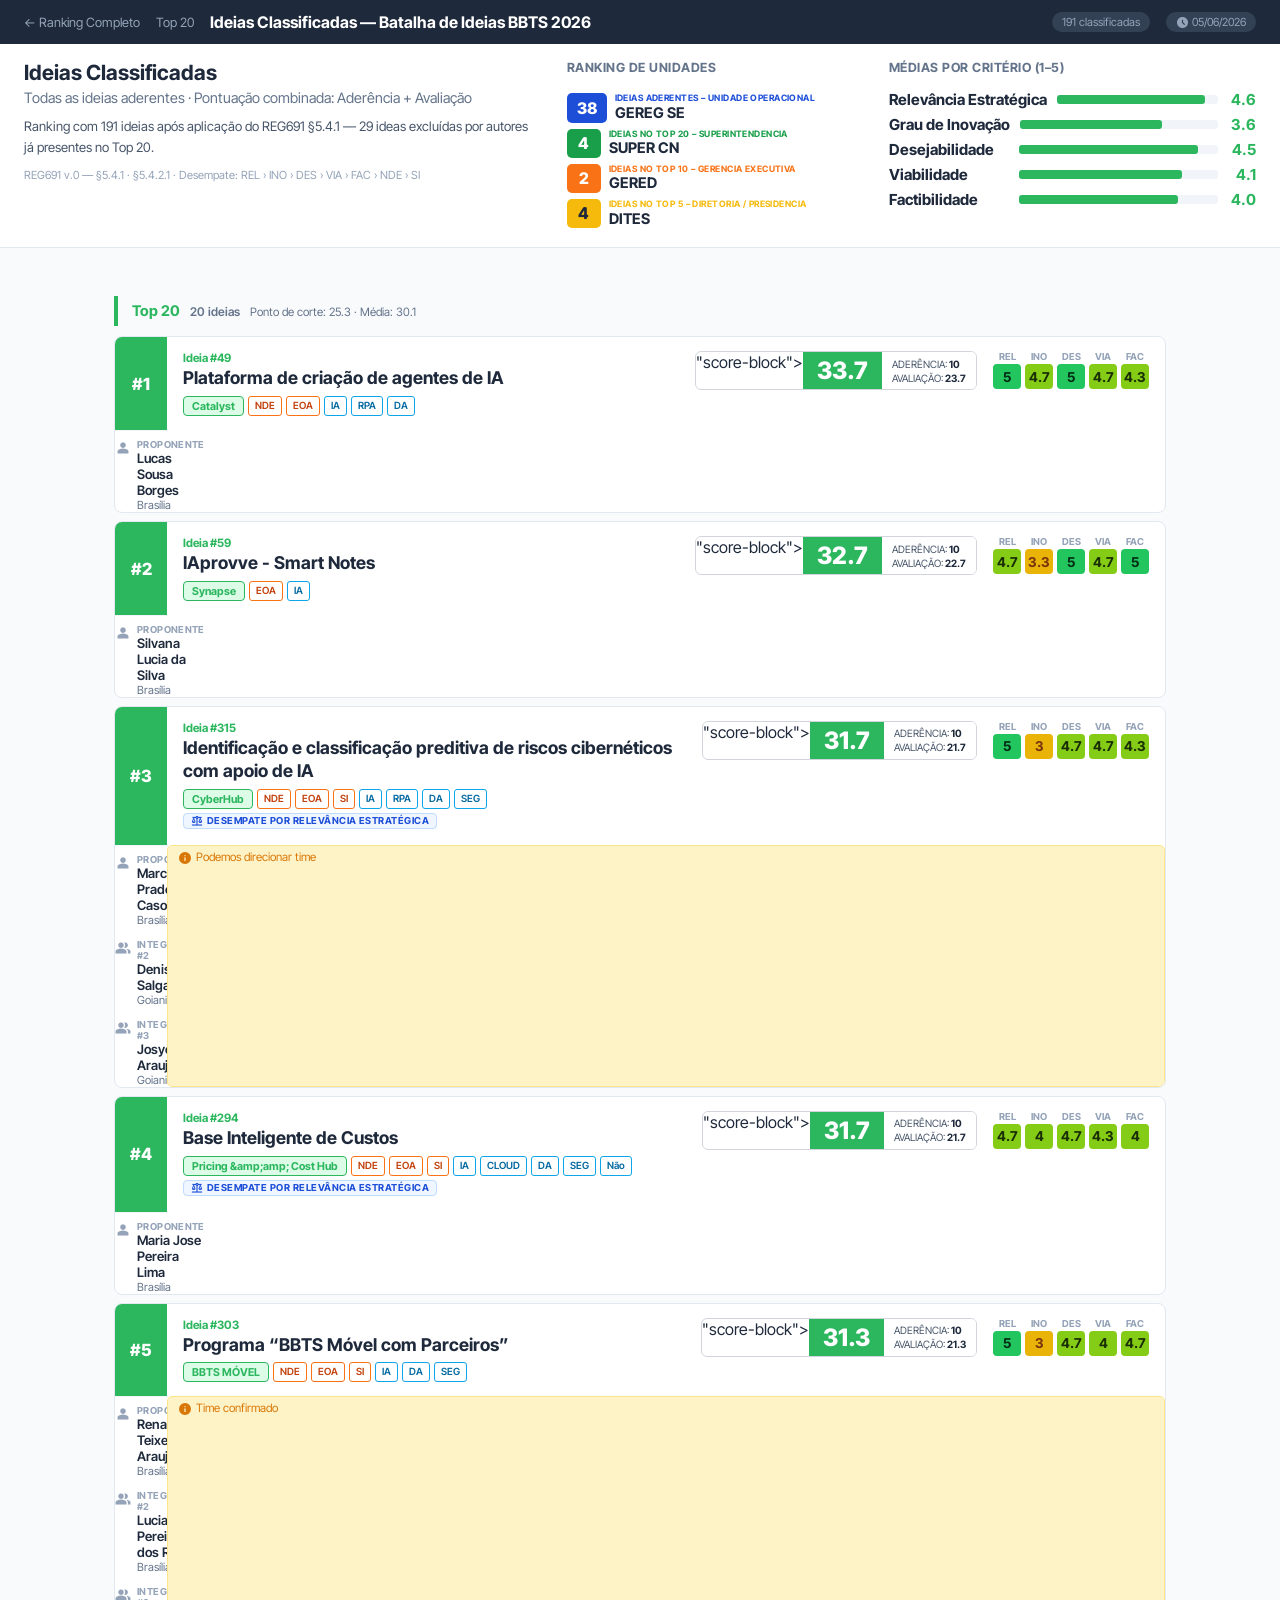
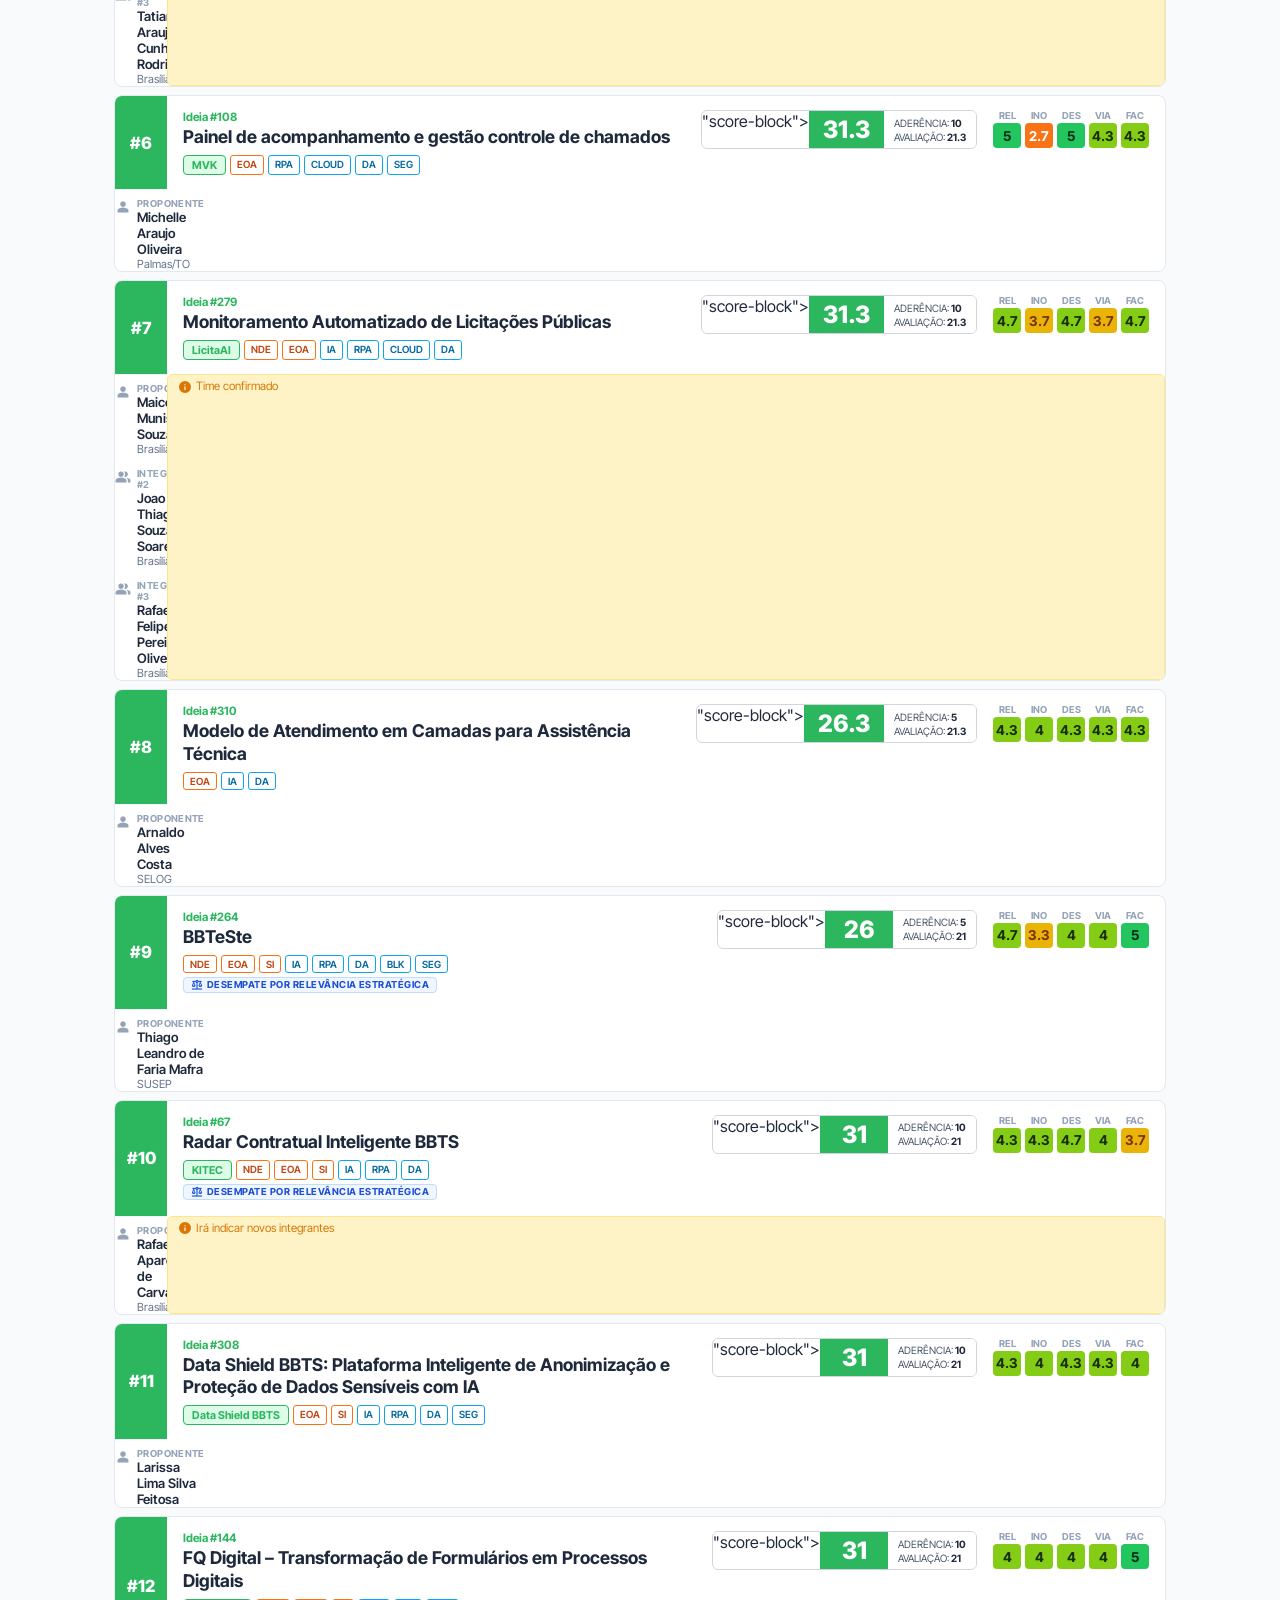
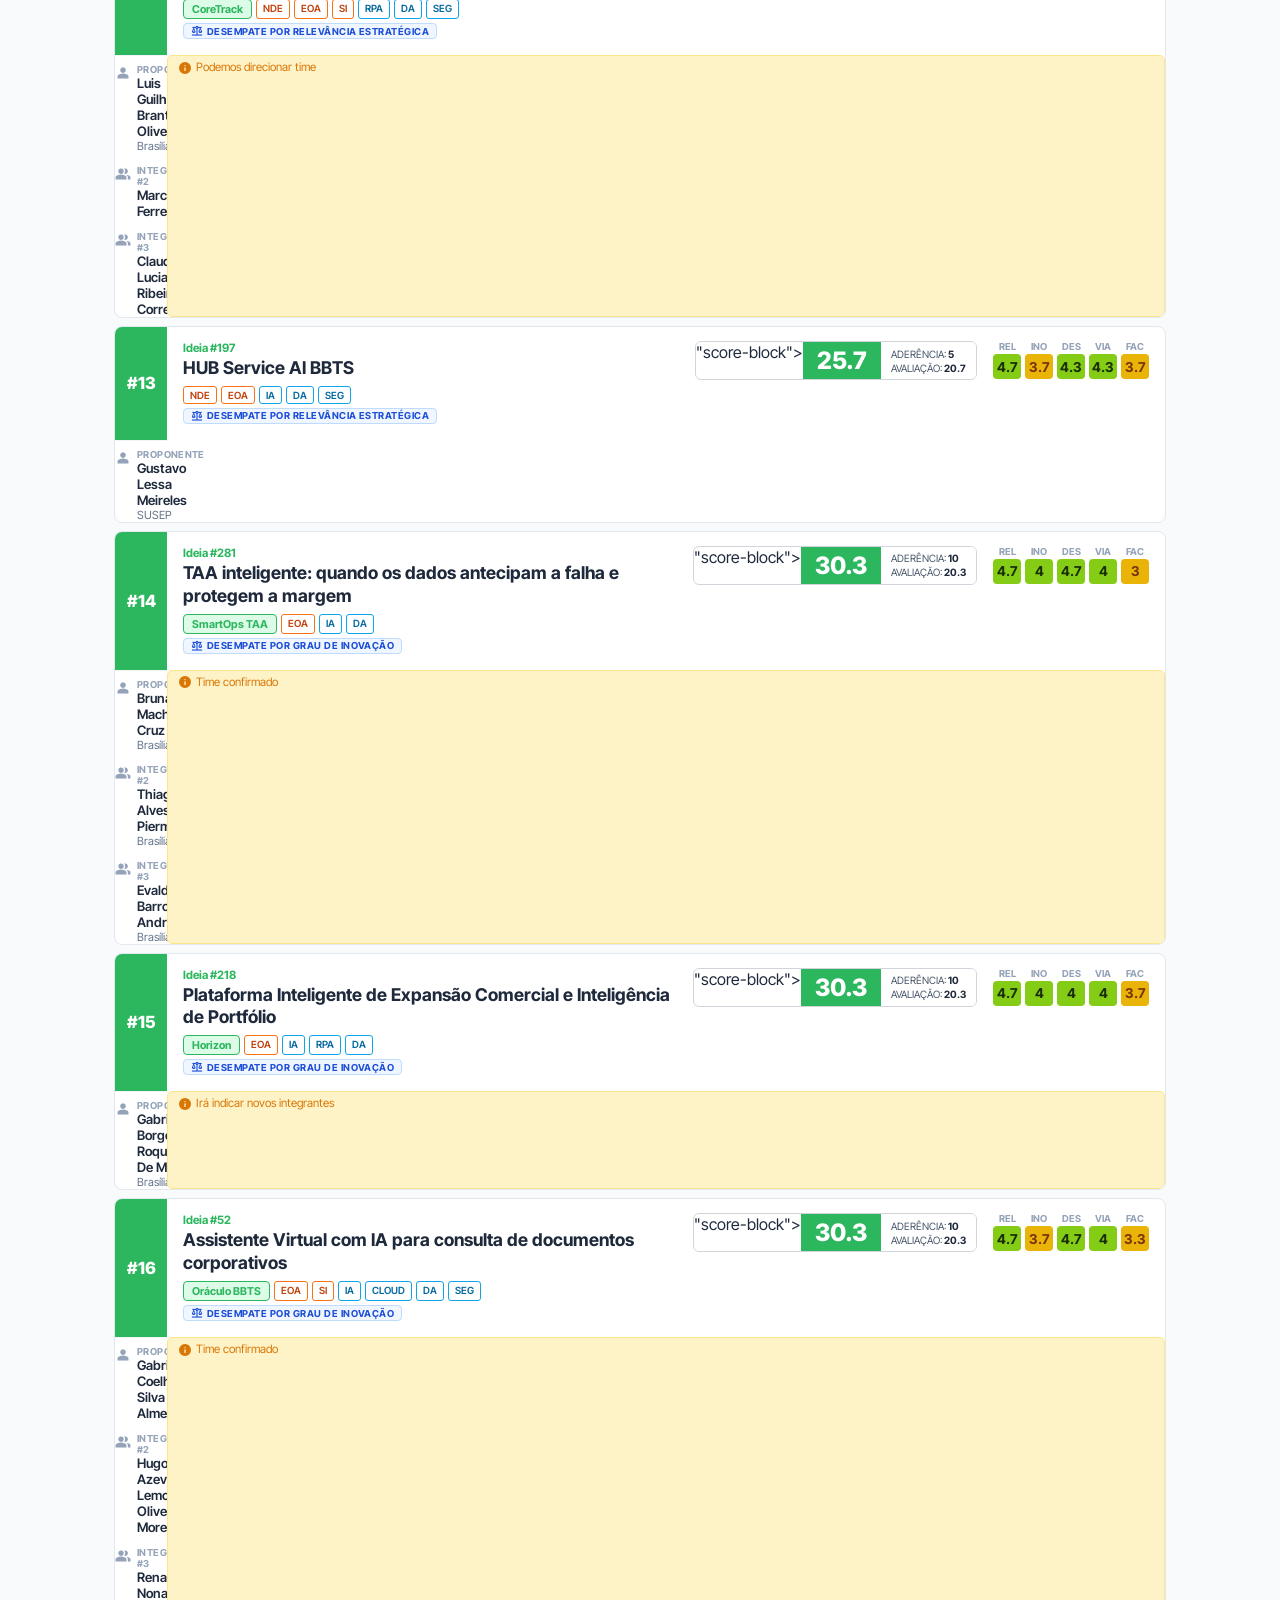
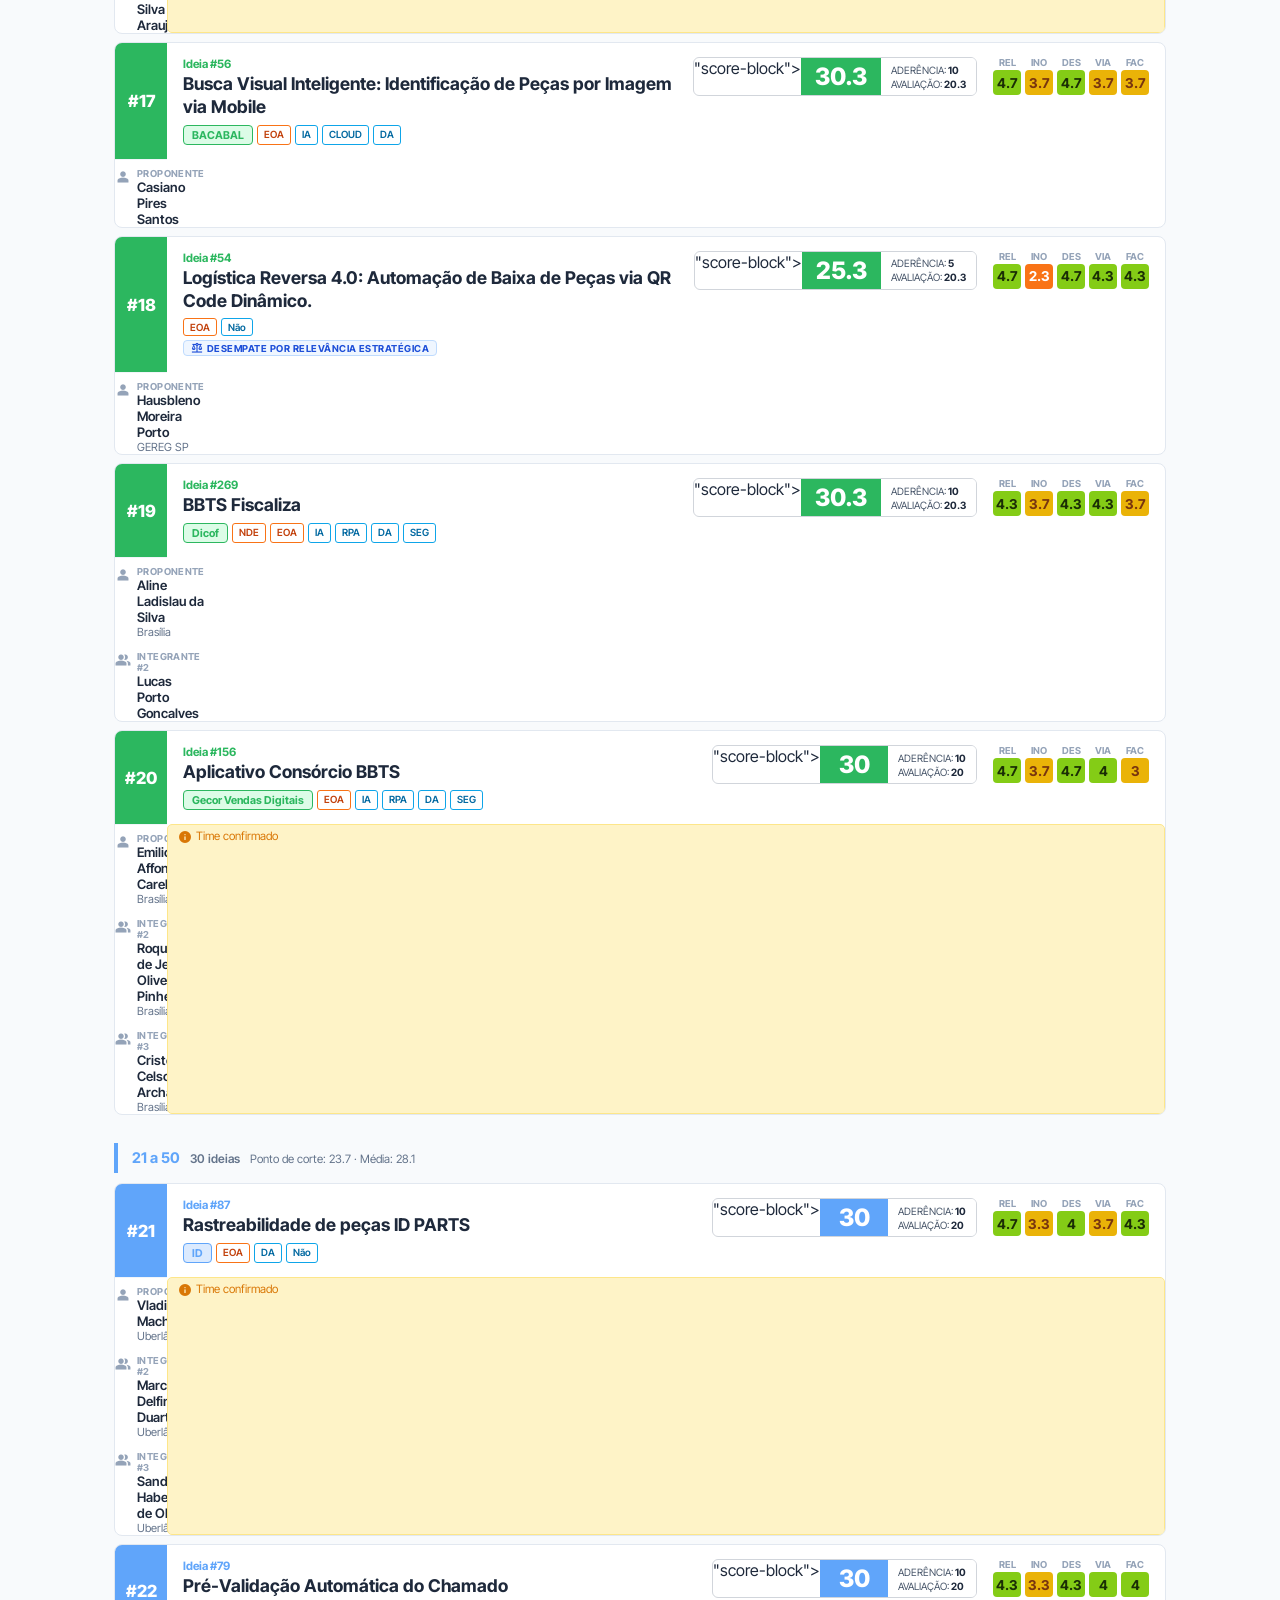
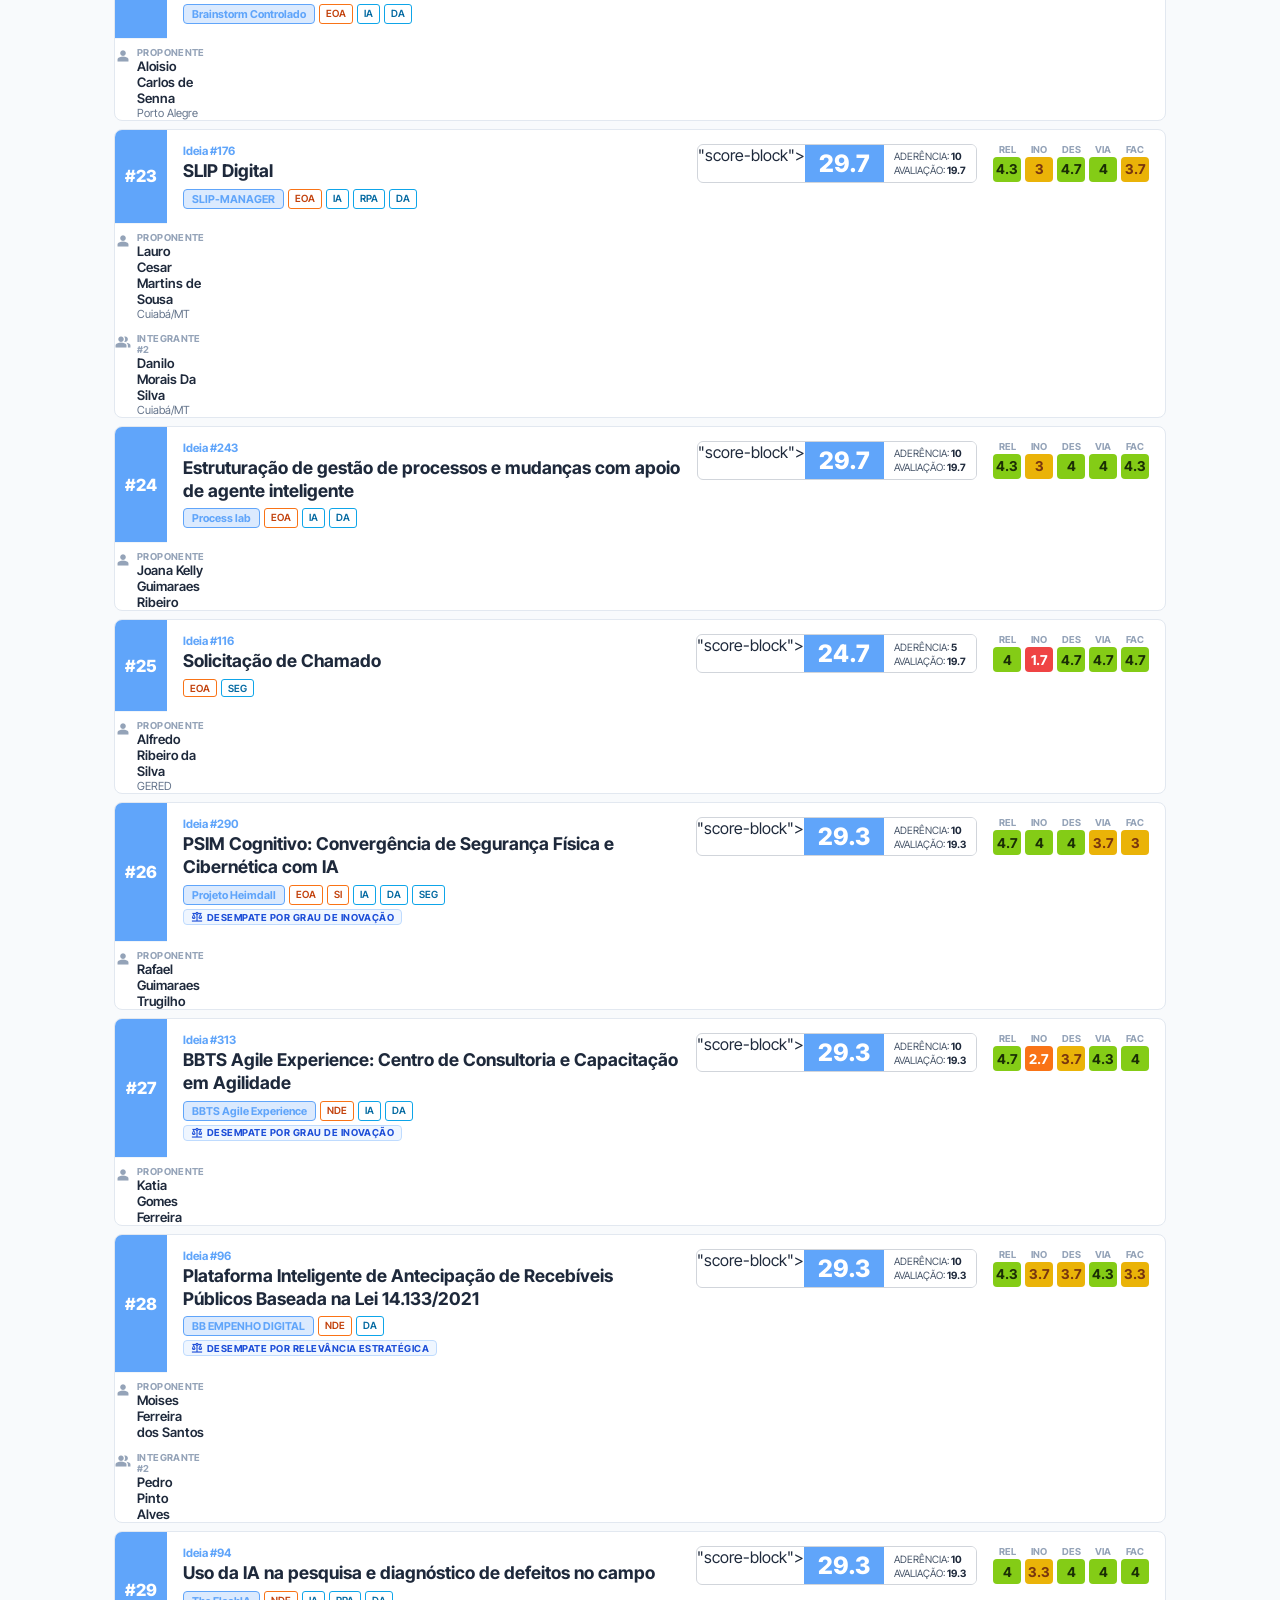
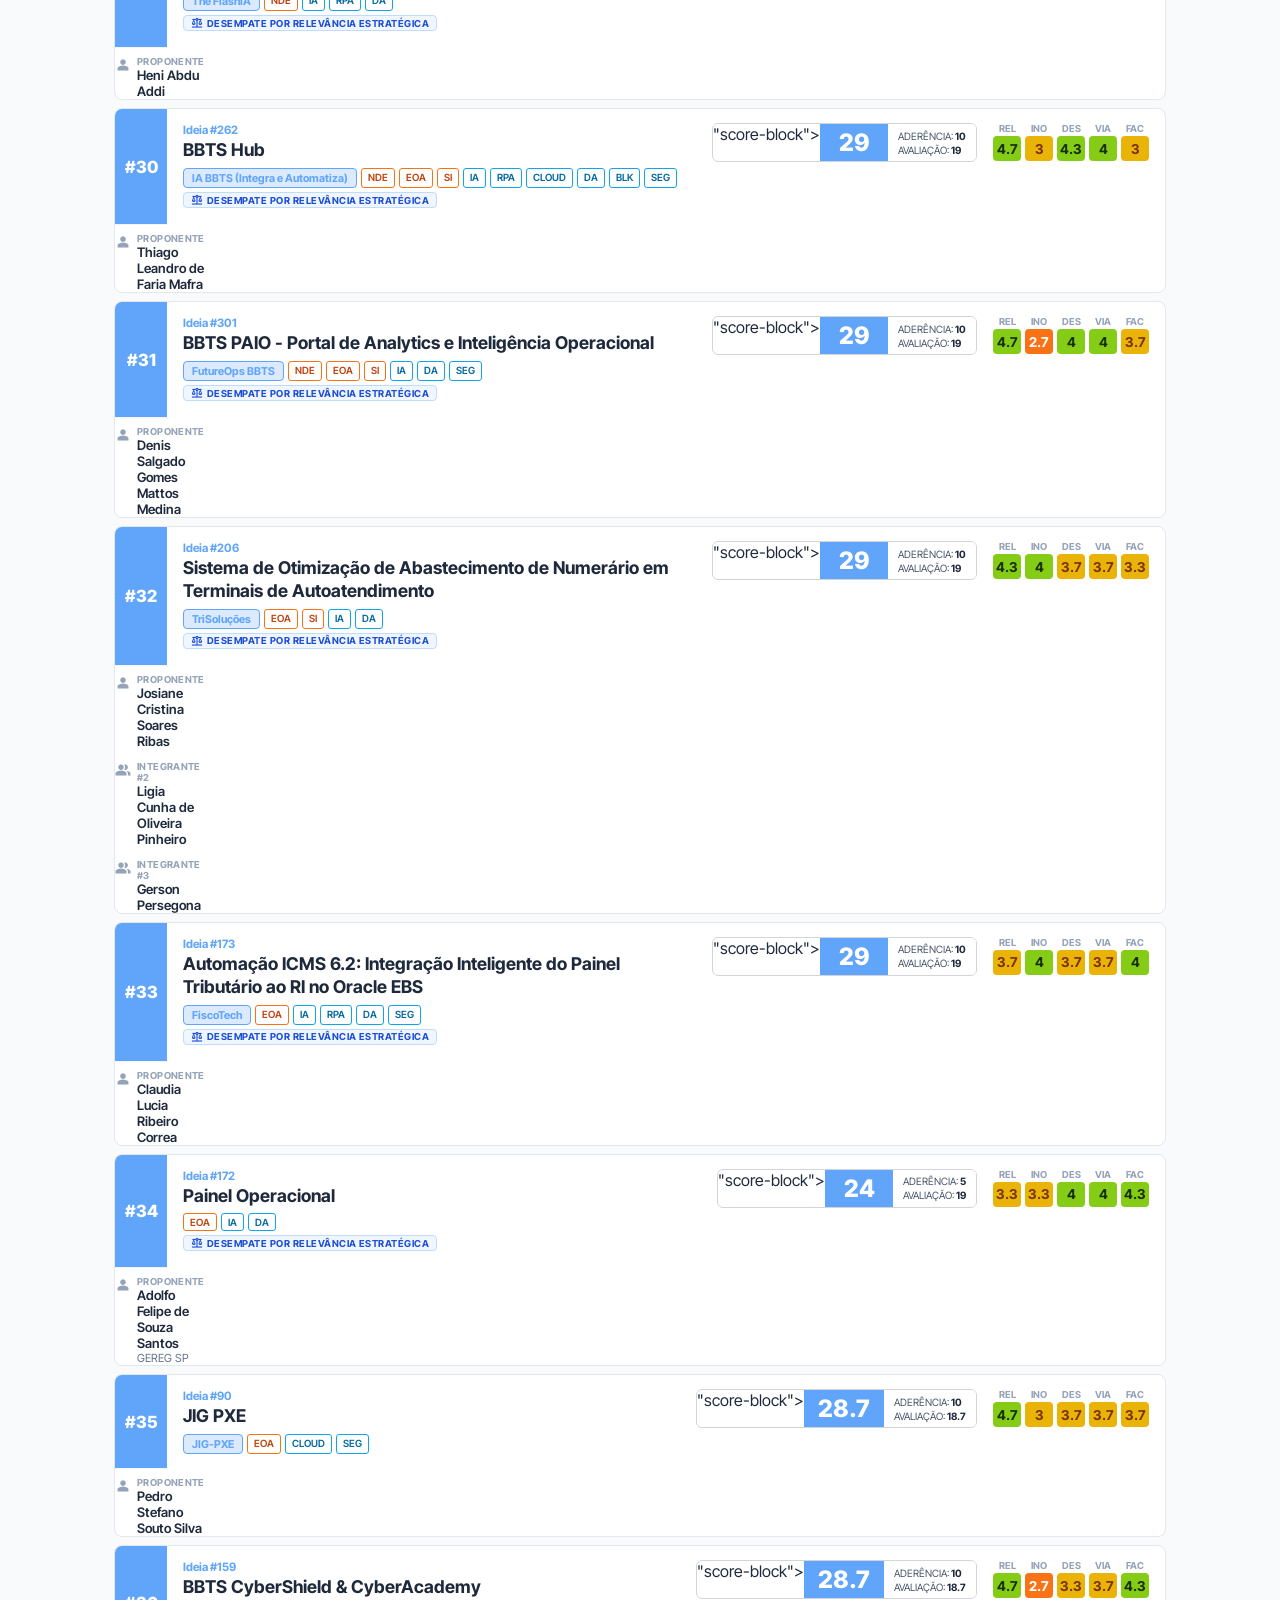
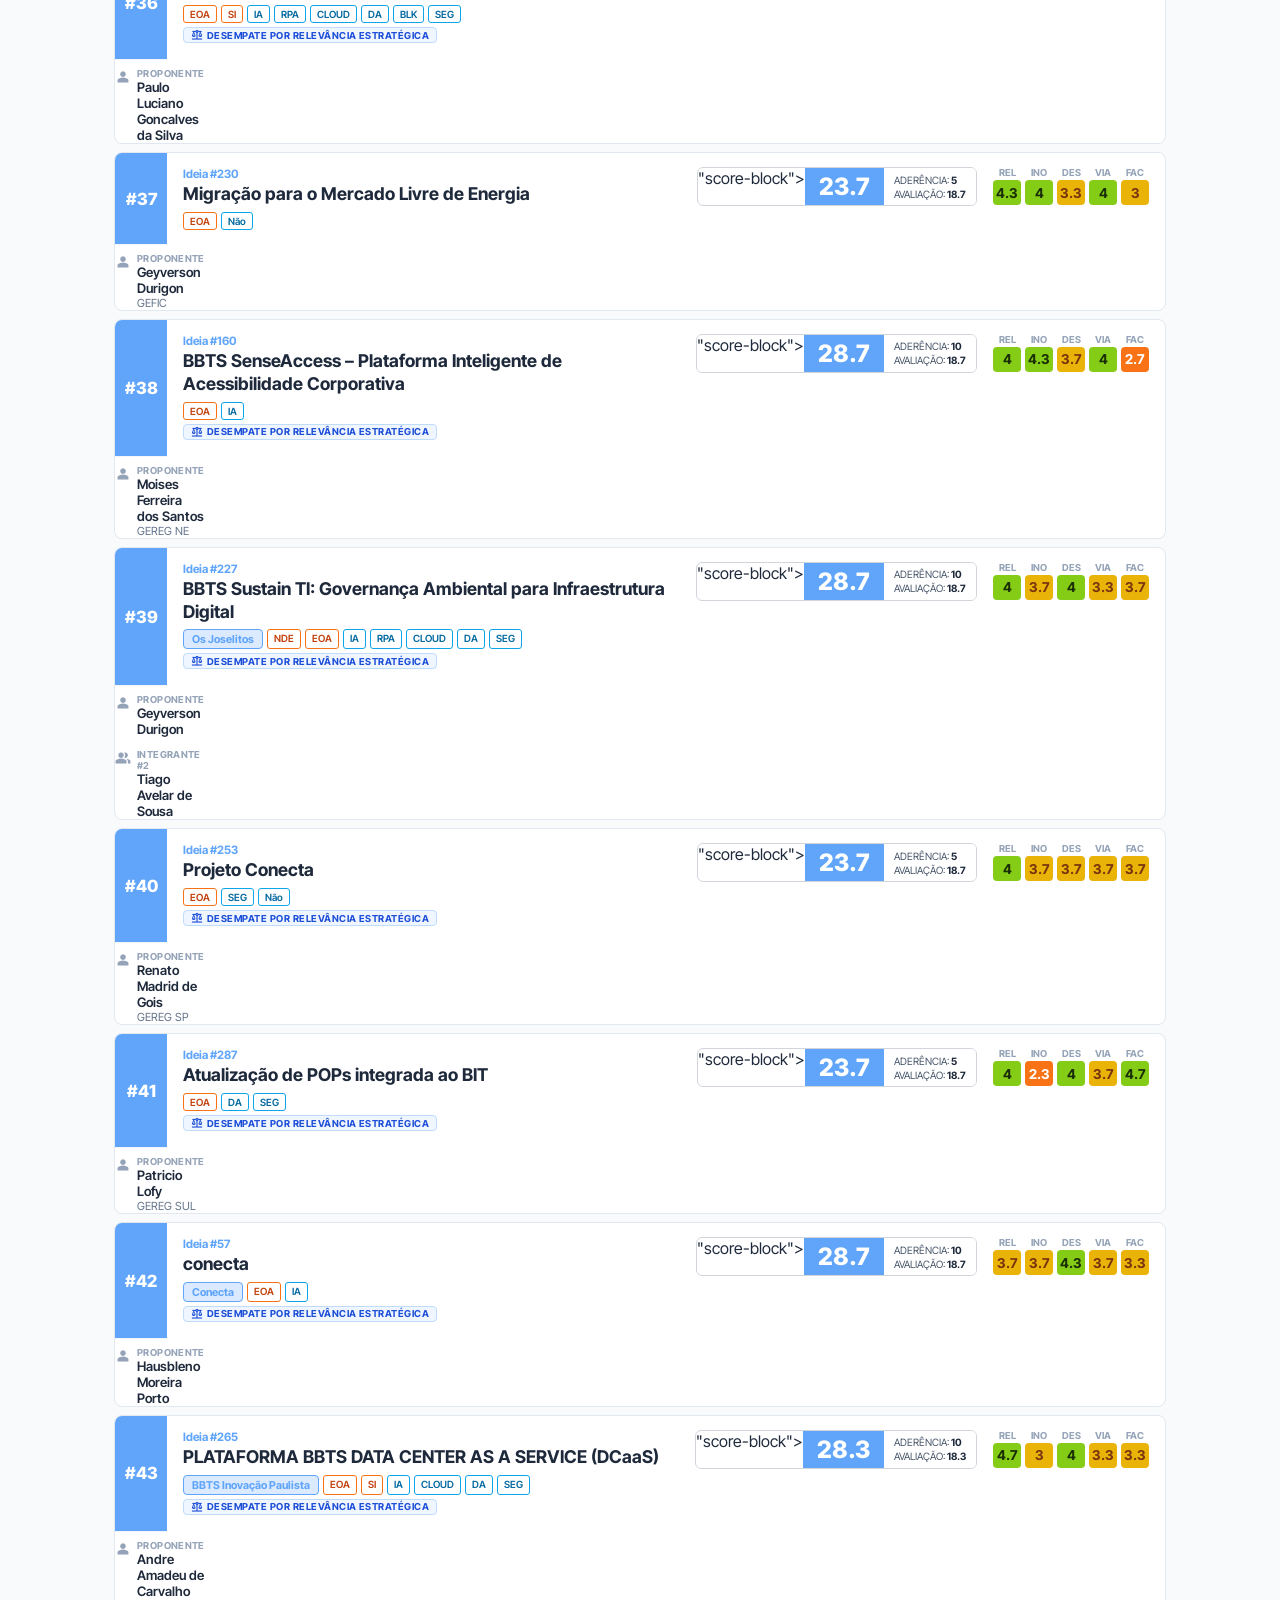
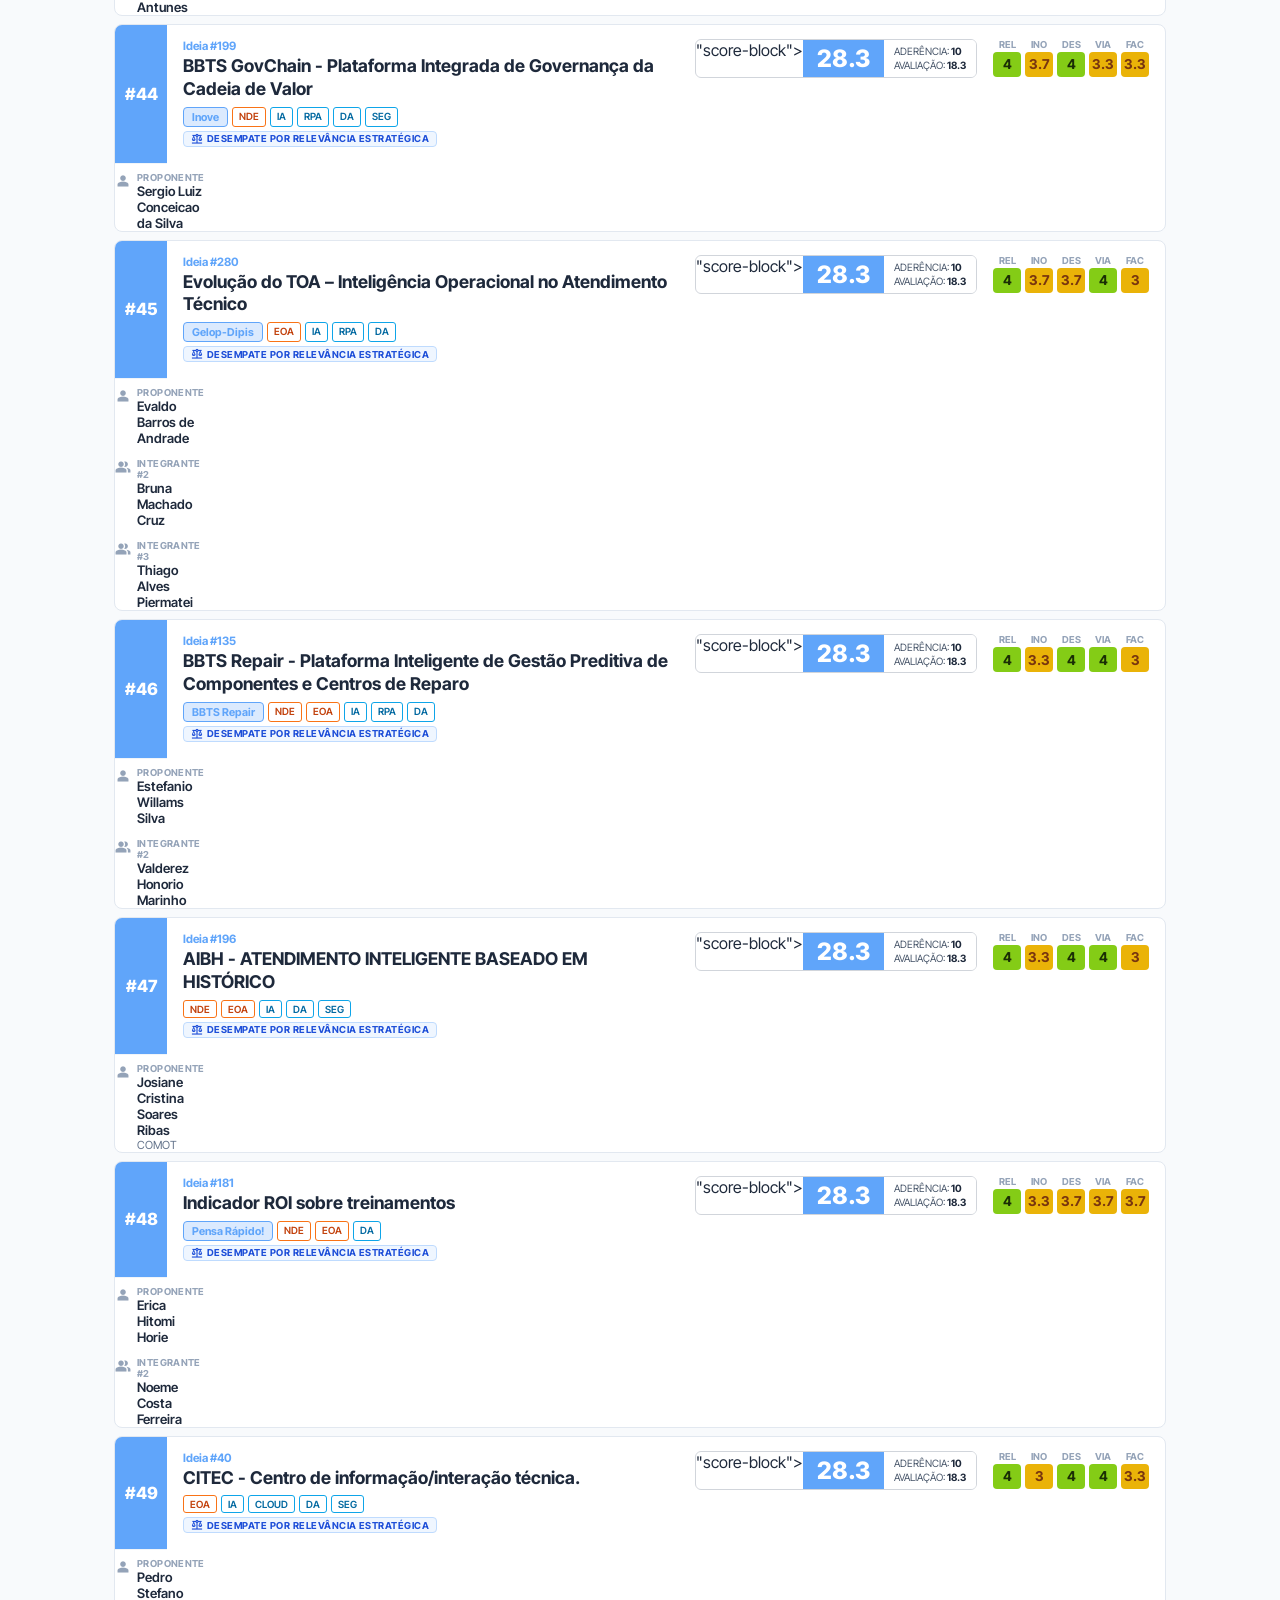
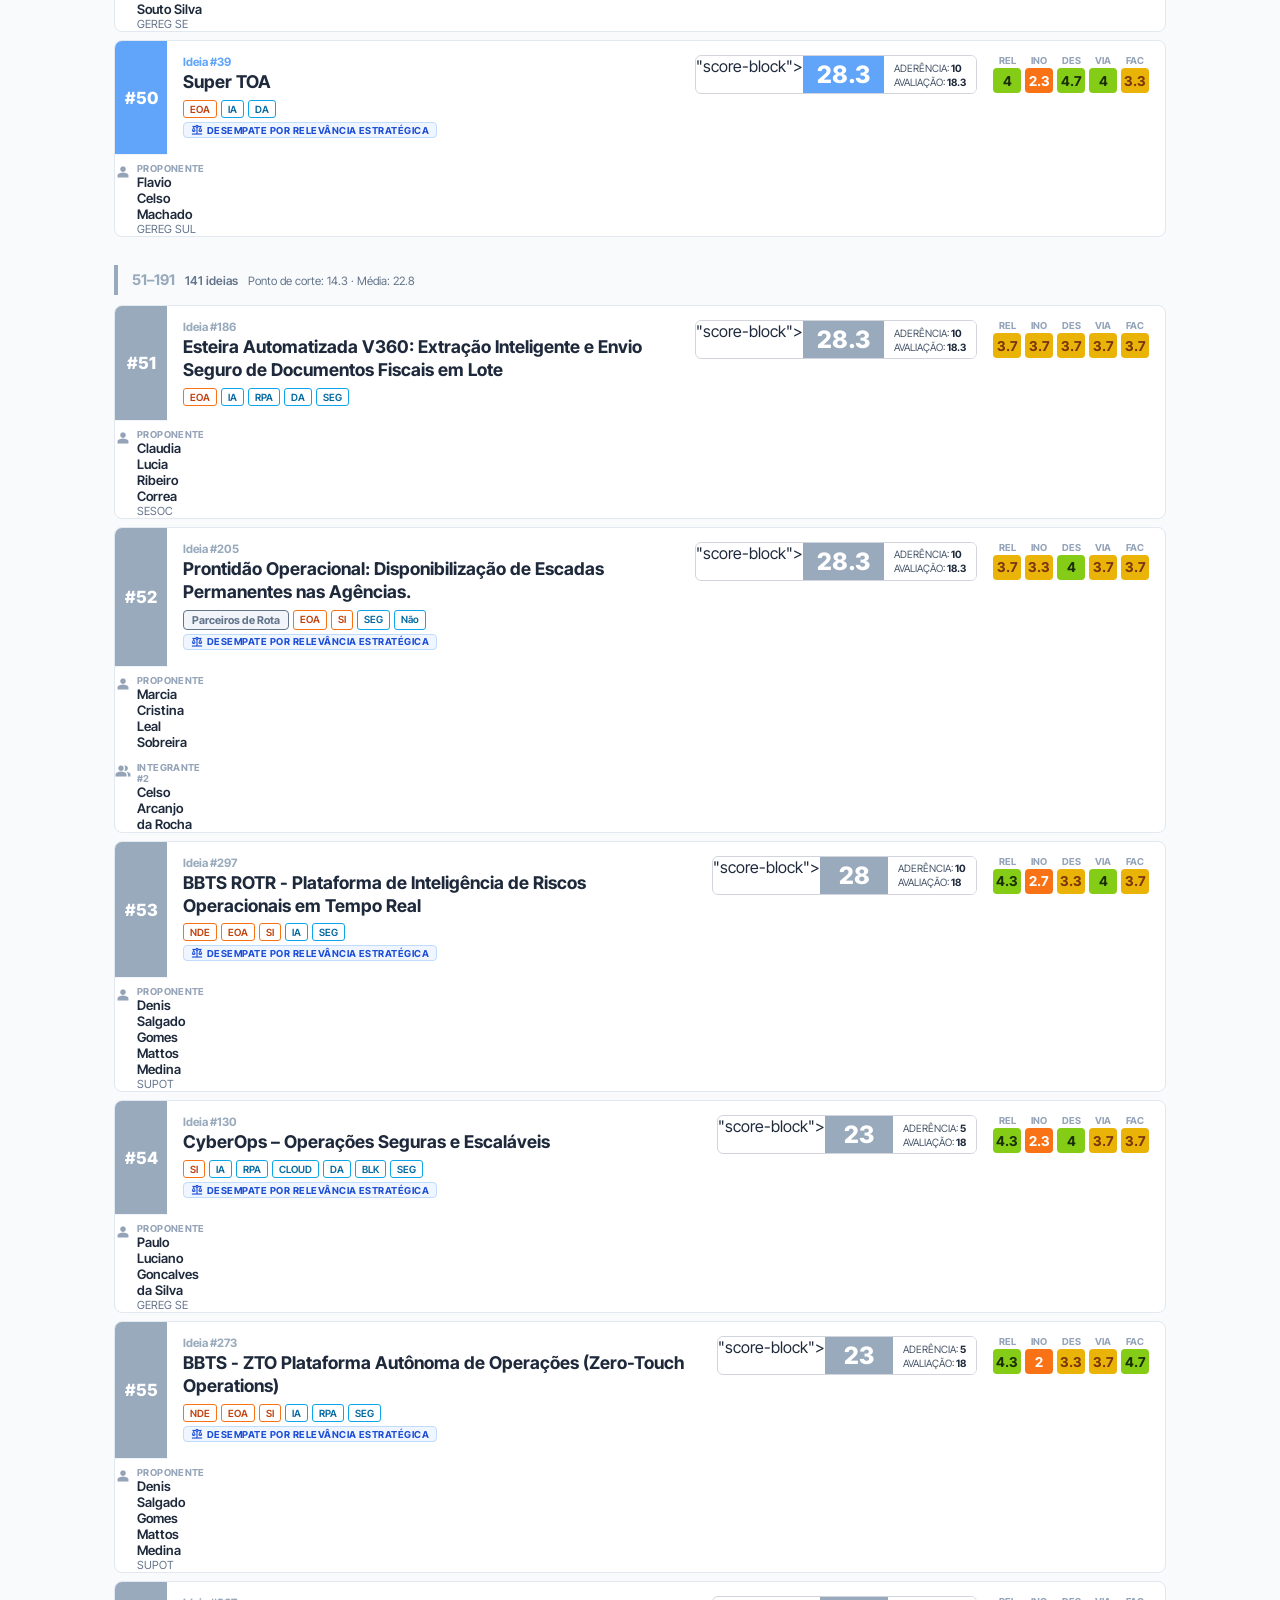
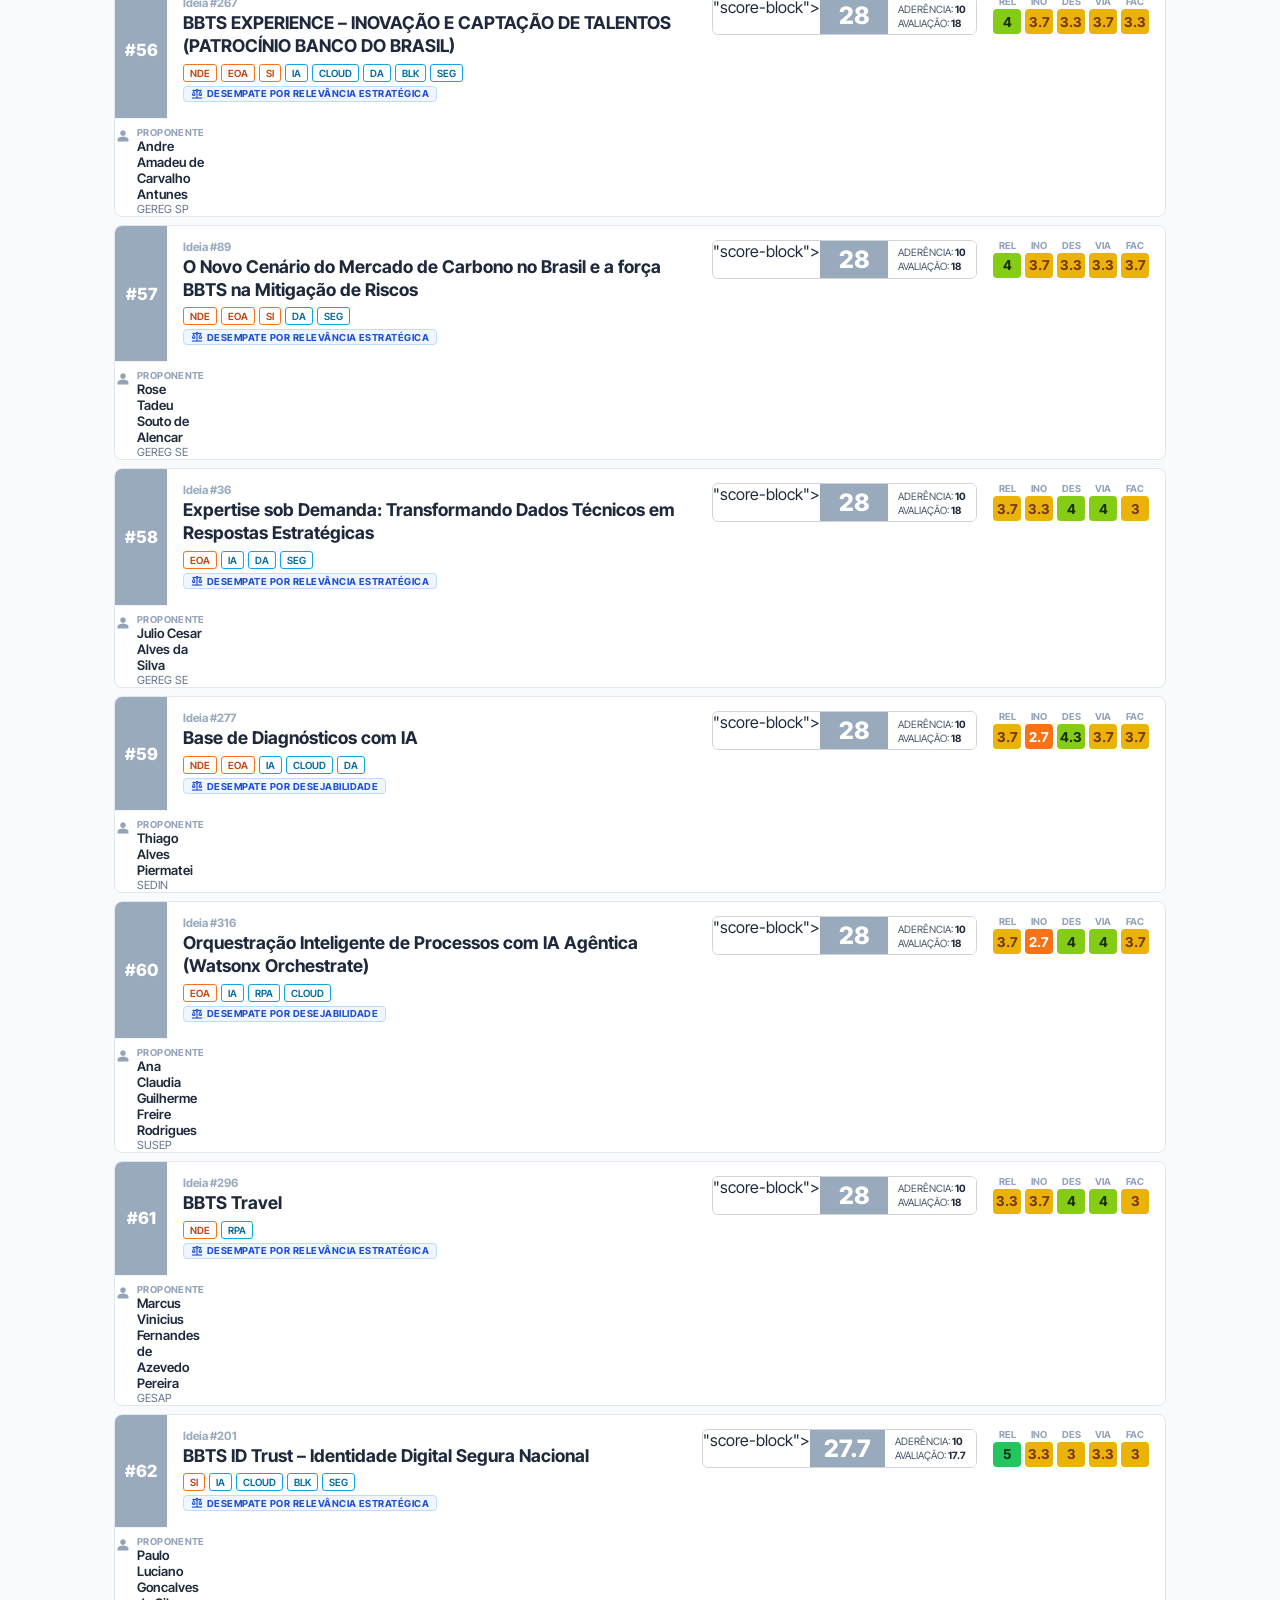
==== commit 5cfcdf8e: "Regenerate IDEIAS CLASSIFICADAS with corrected ranking data Applied corrected tot/comb values after " ====
--- a/IDEIAS CLASSIFICADAS.html
+++ b/IDEIAS CLASSIFICADAS.html
@@ -1,130 +1,131 @@
-<!DOCTYPE html>
-<html lang="pt-BR">
-<head>
-<meta charset="UTF-8">
-<meta name="viewport" content="width=device-width,initial-scale=1">
-<title>Ideias Classificadas — Batalha de Ideias BBTS 2026</title>
-<link rel="preconnect" href="https://fonts.googleapis.com">
-<link rel="preconnect" href="https://fonts.gstatic.com" crossorigin>
-<link href="https://fonts.googleapis.com/css2?family=Inter+Tight:ital,wght@0,300;0,400;0,500;0,600;0,700;1,400&display=swap" rel="stylesheet">
-<link href="https://fonts.googleapis.com/css2?family=Material+Symbols+Outlined:opsz,wght,FILL,GRAD@24,400,0,0" rel="stylesheet">
-<style>
-:root{--bg:#f8fafc;--borda:#e2e8f0;--cinza:#64748b;--txt:#1e293b;}
-*{box-sizing:border-box;margin:0;padding:0;}
-body{font-family:'Inter Tight','Segoe UI',sans-serif;background:var(--bg);color:var(--txt);font-size:16px;}
-.material-symbols-outlined{font-family:'Material Symbols Outlined';font-variation-settings:'FILL' 1,'wght' 500,'GRAD' 0,'opsz' 24;line-height:1;display:inline-block;font-style:normal;-webkit-font-feature-settings:'liga';}
-
-header{background:#1e293b;color:#fff;padding:12px 24px;display:flex;align-items:center;gap:16px;position:sticky;top:0;z-index:200;flex-wrap:wrap;}
-header a{color:#94a3b8;text-decoration:none;font-size:0.8rem;}
-header a:hover{color:#fff;}
-header h1{font-size:1rem;font-weight:700;flex:1;}
-.hbadge{font-size:0.7rem;background:#334155;padding:3px 10px;border-radius:20px;color:#94a3b8;}
-
-.stat-bar{background:#fff;border-bottom:1px solid var(--borda);padding:16px 24px;display:grid;grid-template-columns:1.4fr 0.8fr 1fr;gap:28px;}
-.pb-col{display:flex;flex-direction:column;gap:4px;}
-.pb-name{font-size:1.31rem;font-weight:700;}
-.pb-cargo{font-size:0.9rem;color:var(--cinza);}
-.pb-desc{font-size:0.82rem;color:#475569;line-height:1.6;margin-top:6px;}
-.pb-metodo-ref{font-size:0.7rem;color:#94a3b8;margin-top:6px;}
-.pb-sec-label{font-size:0.79rem;font-weight:700;text-transform:uppercase;letter-spacing:.5px;color:var(--cinza);margin-bottom:7px;}
-.pb-stats{display:flex;flex-direction:column;gap:8px;}
-.pb-stat-row{display:flex;align-items:center;gap:8px;}
-.pb-stat-badge{font-size:0.88rem;font-weight:700;padding:2px 10px;border-radius:20px;}
-.pb-hbars{display:flex;flex-direction:column;gap:6px;}
-.pb-hbar-row{display:flex;align-items:center;gap:10px;}
-.pb-hbar-label{font-size:0.95rem;font-weight:700;color:var(--txt);min-width:120px;}
-.pb-hbar-track{flex:1;background:#f1f5f9;border-radius:3px;height:9px;max-width:200px;}
-.pb-hbar-fill{height:100%;border-radius:3px;transition:width .3s;}
-.pb-hbar-val{font-size:0.95rem;font-weight:700;min-width:28px;text-align:right;}
-
-#content{padding:20px 24px;max-width:1100px;margin:0 auto;}
-.section-hd{border-left:4px solid;padding:6px 0 6px 14px;margin:28px 0 10px;display:flex;align-items:baseline;gap:10px;flex-wrap:wrap;}
-.section-title{font-size:0.92rem;font-weight:700;}
-.section-count{font-size:0.75rem;color:var(--cinza);font-weight:600;}
-.section-desc{font-size:0.72rem;color:var(--cinza);}
-
-.idea-card{display:grid;grid-template-columns:52px 1fr;gap:0;margin:8px 0;border:1px solid var(--borda);border-radius:8px;background:#fff;overflow:hidden;}
-.card-rank{display:flex;align-items:center;justify-content:center;font-size:1.05rem;font-weight:800;color:#fff;padding:0 8px;min-height:80px;min-width:52px;text-align:center;}
-.card-body{padding:14px 16px;display:flex;flex-direction:column;gap:10px;}
-.card-top{display:flex;justify-content:space-between;gap:16px;align-items:flex-start;}
-.card-label{flex:1;min-width:0;}
-.idea-id{font-size:0.72rem;font-weight:700;margin-bottom:2px;}
-.idea-title{font-size:1.1rem;font-weight:700;color:var(--txt);line-height:1.3;}
-.card-meta{display:flex;gap:4px;flex-wrap:wrap;margin-top:6px;}
-.chip{font-size:0.62rem;font-weight:600;padding:2px 6px;border-radius:3px;border:1px solid;white-space:nowrap;}
-.chip-arena{border-color:#f97316;color:#c2410c;}
-.chip-tec{border-color:#0ea5e9;color:#0369a1;}
-.time-badge{font-size:0.68rem;font-weight:700;padding:2px 8px;border-radius:4px;border:1px solid;}
-.card-score-wrap{display:flex;flex-direction:column;gap:6px;align-items:flex-start;flex-shrink:0;}
-.score-block{display:flex;align-items:stretch;border-radius:6px;overflow:hidden;border:1px solid #d1d5db;}
-.score-badge{font-size:1.5rem;font-weight:800;color:#fff;padding:4px 14px;display:flex;align-items:center;justify-content:center;min-width:68px;}
-.score-meta{background:#fff;display:flex;flex-direction:column;justify-content:center;padding:4px 10px;gap:2px;}
-.score-row{font-size:0.63rem;color:#475569;white-space:nowrap;}
-.score-row b{color:#1e293b;font-weight:700;}
-.crits-row{display:flex;gap:4px;}
-.crit-item{display:flex;flex-direction:column;align-items:center;gap:2px;}
-.crit-lbl{font-size:0.6rem;font-weight:700;color:#94a3b8;text-transform:uppercase;}
-.sc{display:inline-flex;align-items:center;justify-content:center;width:28px;height:25px;border-radius:4px;font-size:0.85rem;font-weight:700;}
-.sc-1{background:#ef4444;color:#fff;}.sc-2{background:#f97316;color:#fff;}
-.sc-3{background:#eab308;color:#78350f;}.sc-4{background:#84cc16;color:#1a2e05;}
-.sc-5{background:#22c55e;color:#052e16;}.sc-null{background:#e2e8f0;color:#94a3b8;}
-.card-membros{display:flex;flex-wrap:wrap;gap:12px;padding-top:8px;border-top:1px solid #f1f5f9;}
-.membro{display:flex;align-items:flex-start;gap:6px;}
-.membro-icon{font-size:16px;color:#94a3b8;margin-top:1px;flex-shrink:0;}
-.membro-role{display:block;font-size:0.6rem;font-weight:700;text-transform:uppercase;letter-spacing:.04em;color:#94a3b8;}
-.membro-nome{display:block;font-size:0.82rem;font-weight:600;color:#1e293b;white-space:nowrap;}
-.membro-local{display:block;font-size:0.7rem;color:var(--cinza);}
-.tiebreak-badge{display:inline-flex;align-items:center;gap:4px;font-size:0.6rem;font-weight:700;color:#1d4ed8;background:#eff6ff;border:1px solid #bfdbfe;border-radius:4px;padding:1px 7px;text-transform:uppercase;letter-spacing:.05em;margin-top:4px;}
-.obs-note{font-size:0.72rem;color:#d97706;background:#fef3c7;border:1px solid #fde68a;border-radius:5px;padding:4px 10px;}
-
-.nc-section-hd{display:flex;align-items:baseline;gap:10px;flex-wrap:wrap;border-left:4px solid #7c3aed;padding:6px 0 6px 14px;margin:32px 0 12px;}
-.nc-section-title{font-size:0.92rem;font-weight:700;color:#7c3aed;}
-.nc-section-count{font-size:0.73rem;font-weight:600;color:var(--cinza);}
-.nc-grid{display:grid;grid-template-columns:repeat(auto-fill,minmax(220px,1fr));gap:12px;}
-.nc-card{background:#fff;border:1px solid var(--borda);border-radius:8px;padding:14px;display:flex;flex-direction:column;gap:6px;border-left:3px solid;}
-.nc-meta{display:inline-flex;align-items:center;justify-content:center;font-size:0.7rem;font-weight:600;padding:3px 10px;border-radius:5px;color:#fff;width:fit-content;}
-.nc-title{font-size:0.88rem;font-weight:700;color:var(--txt);line-height:1.3;}
-.nc-author{font-size:0.75rem;color:#94a3b8;}
-.nc-badges{display:flex;gap:4px;flex-wrap:wrap;margin-top:2px;}
-.nc-badge{font-size:0.65rem;font-weight:600;padding:2px 7px;border-radius:4px;border:1px solid;white-space:nowrap;}
-</style>
-</head>
-<body>
-<header>
-  <a href="ranking_tabs.html">← Ranking Completo</a>
-  <a href="TOP 20 IDEIAS.html">Top 20</a>
-  <h1>Ideias Classificadas — Batalha de Ideias BBTS 2026</h1>
-  <div class="hbadge">191 classificadas</div>
-  <div class="hbadge"><span class="material-symbols-outlined" style="font-size:13px;vertical-align:middle;margin-right:3px">schedule</span>05/06/2026 11:07</div>
-</header>
-
-<div class="stat-bar">
-  <div class="pb-col">
-    <div class="pb-name">Ideias Classificadas</div>
-    <div class="pb-cargo">Todas as ideias aderentes · Pontuação combinada: Aderência + Avaliação</div>
-    <div class="pb-desc">Ranking com 191 ideias após aplicação do REG691 §5.4.1 — 29 ideas excluídas por autores já presentes no Top 20.</div>
-    <div class="pb-metodo-ref">REG691 v.0 — §5.4.1 · §5.4.2.1 · Desempate: REL › INO › DES › VIA › FAC › NDE › SI</div>
-  </div>
-  <div class="pb-col">
-    <div class="pb-sec-label">Ranking de Unidades</div>
-    <div style="margin-top:4px"><div style="padding:3px 0;display:flex;align-items:center;gap:8px"><span style="background:#1d4ed8;color:#fff;font-size:1rem;font-weight:800;padding:4px 10px;border-radius:5px;min-width:34px;text-align:center;flex-shrink:0;line-height:1.3;align-self:stretch;display:flex;align-items:center;justify-content:center">38</span><div style="display:flex;flex-direction:column;justify-content:center;gap:1px"><span style="font-size:0.55rem;font-weight:700;color:#1d4ed8;text-transform:uppercase;letter-spacing:.05em;line-height:1.2">IDEIAS ADERENTES – UNIDADE OPERACIONAL</span><span style="font-size:0.92rem;font-weight:700;color:#1e293b;line-height:1.2">GEREG SE</span></div></div><div style="padding:3px 0;display:flex;align-items:center;gap:8px"><span style="background:#199f4a;color:#fff;font-size:1rem;font-weight:800;padding:4px 10px;border-radius:5px;min-width:34px;text-align:center;flex-shrink:0;line-height:1.3;align-self:stretch;display:flex;align-items:center;justify-content:center">4</span><div style="display:flex;flex-direction:column;justify-content:center;gap:1px"><span style="font-size:0.55rem;font-weight:700;color:#199f4a;text-transform:uppercase;letter-spacing:.05em;line-height:1.2">IDEIAS NO TOP 20 – SUPERINTENDENCIA</span><span style="font-size:0.92rem;font-weight:700;color:#1e293b;line-height:1.2">SUPER CN</span></div></div><div style="padding:3px 0;display:flex;align-items:center;gap:8px"><span style="background:#f97316;color:#fff;font-size:1rem;font-weight:800;padding:4px 10px;border-radius:5px;min-width:34px;text-align:center;flex-shrink:0;line-height:1.3;align-self:stretch;display:flex;align-items:center;justify-content:center">2</span><div style="display:flex;flex-direction:column;justify-content:center;gap:1px"><span style="font-size:0.55rem;font-weight:700;color:#f97316;text-transform:uppercase;letter-spacing:.05em;line-height:1.2">IDEIAS NO TOP 10 – GERENCIA EXECUTIVA</span><span style="font-size:0.92rem;font-weight:700;color:#1e293b;line-height:1.2">GERED</span></div></div><div style="padding:3px 0;display:flex;align-items:center;gap:8px"><span style="background:#f5ba0b;color:#1e293b;font-size:1rem;font-weight:800;padding:4px 10px;border-radius:5px;min-width:34px;text-align:center;flex-shrink:0;line-height:1.3;align-self:stretch;display:flex;align-items:center;justify-content:center">4</span><div style="display:flex;flex-direction:column;justify-content:center;gap:1px"><span style="font-size:0.55rem;font-weight:700;color:#f5ba0b;text-transform:uppercase;letter-spacing:.05em;line-height:1.2">IDEIAS NO TOP 5 – DIRETORIA / PRESIDENCIA</span><span style="font-size:0.92rem;font-weight:700;color:#1e293b;line-height:1.2">DITES</span></div></div></div>
-  </div>
-  <div class="pb-col">
-    <div class="pb-sec-label">Médias por critério (1–5)</div>
-    <div class="pb-hbars" style="margin-top:4px"><div class="pb-hbar-row"><div class="pb-hbar-label">Relevância Estratégica</div><div class="pb-hbar-track"><div class="pb-hbar-fill" style="width:92%;background:#2cb75f"></div></div><div class="pb-hbar-val" style="color:#2cb75f">4.6</div></div><div class="pb-hbar-row"><div class="pb-hbar-label">Grau de Inovação</div><div class="pb-hbar-track"><div class="pb-hbar-fill" style="width:72%;background:#2cb75f"></div></div><div class="pb-hbar-val" style="color:#2cb75f">3.6</div></div><div class="pb-hbar-row"><div class="pb-hbar-label">Desejabilidade</div><div class="pb-hbar-track"><div class="pb-hbar-fill" style="width:90%;background:#2cb75f"></div></div><div class="pb-hbar-val" style="color:#2cb75f">4.5</div></div><div class="pb-hbar-row"><div class="pb-hbar-label">Viabilidade</div><div class="pb-hbar-track"><div class="pb-hbar-fill" style="width:82%;background:#2cb75f"></div></div><div class="pb-hbar-val" style="color:#2cb75f">4.1</div></div><div class="pb-hbar-row"><div class="pb-hbar-label">Factibilidade</div><div class="pb-hbar-track"><div class="pb-hbar-fill" style="width:80%;background:#2cb75f"></div></div><div class="pb-hbar-val" style="color:#2cb75f">4.0</div></div></div>
-  </div>
-</div>
-
-<div id="content">
-  <div class="section-hd" style="border-color:#2cb75f"><span class="section-title" style="color:#2cb75f">Top 20</span><span class="section-count">20 ideias</span><span class="section-desc">Ponto de corte: 29.6 · Média: 30.9</span></div><div class="idea-card"><div class="card-rank" style="background:#2cb75f">#1</div><div class="card-body"><div class="card-top"><div class="card-label"><div class="idea-id" style="color:#2cb75f">Ideia #49</div><div class="idea-title">Plataforma de criação de agentes de IA </div><div class="card-meta"><span class="time-badge" style="background:#dcfce7;color:#2cb75f">Catalyst</span><span class="chip chip-arena" title="Negócios Digitais Escaláveis">NDE</span><span class="chip chip-arena" title="Eficiência Operacional e Automação">EOA</span><span class="chip chip-tec" title="IA / IA Generativa">IA</span><span class="chip chip-tec" title="Hiperautomação / RPA">RPA</span><span class="chip chip-tec" title="Dados / Analytics">DA</span></div></div><div class="card-score-wrap"><div class="score-block"><div class="score-badge" style="background:#2cb75f">33.7</div><div class="score-meta"><span class="score-row">ADERÊNCIA: <b>10.0</b></span><span class="score-row">AVALIAÇÃO: <b>23.7</b></span></div></div><div class="crits-row"><div class="crit-item"><span class="crit-lbl">REL</span><span class="sc sc-5">5.0</span></div><div class="crit-item"><span class="crit-lbl">INO</span><span class="sc sc-5">4.7</span></div><div class="crit-item"><span class="crit-lbl">DES</span><span class="sc sc-5">5.0</span></div><div class="crit-item"><span class="crit-lbl">VIA</span><span class="sc sc-5">4.7</span></div><div class="crit-item"><span class="crit-lbl">FAC</span><span class="sc sc-4">4.3</span></div></div></div></div><div class="card-membros"><div class="membro"><span class="material-symbols-outlined membro-icon">person</span><div><span class="membro-role">Proponente</span><span class="membro-nome">Lucas Sousa Borges</span><span class='membro-local'>Brasília</span></div></div></div></div></div><div class="idea-card"><div class="card-rank" style="background:#2cb75f">#2</div><div class="card-body"><div class="card-top"><div class="card-label"><div class="idea-id" style="color:#2cb75f">Ideia #59</div><div class="idea-title">IAprovve - Smart Notes</div><div class="card-meta"><span class="time-badge" style="background:#dcfce7;color:#2cb75f">Synapse</span><span class="chip chip-arena" title="Eficiência Operacional e Automação">EOA</span><span class="chip chip-tec" title="IA / IA Generativa">IA</span></div></div><div class="card-score-wrap"><div class="score-block"><div class="score-badge" style="background:#2cb75f">32.7</div><div class="score-meta"><span class="score-row">ADERÊNCIA: <b>10.0</b></span><span class="score-row">AVALIAÇÃO: <b>22.7</b></span></div></div><div class="crits-row"><div class="crit-item"><span class="crit-lbl">REL</span><span class="sc sc-5">4.7</span></div><div class="crit-item"><span class="crit-lbl">INO</span><span class="sc sc-3">3.3</span></div><div class="crit-item"><span class="crit-lbl">DES</span><span class="sc sc-5">5.0</span></div><div class="crit-item"><span class="crit-lbl">VIA</span><span class="sc sc-5">4.7</span></div><div class="crit-item"><span class="crit-lbl">FAC</span><span class="sc sc-5">5.0</span></div></div></div></div><div class="card-membros"><div class="membro"><span class="material-symbols-outlined membro-icon">person</span><div><span class="membro-role">Proponente</span><span class="membro-nome">Silvana Lucia da Silva</span><span class='membro-local'>Brasília</span></div></div></div></div></div><div class="idea-card"><div class="card-rank" style="background:#2cb75f">#3</div><div class="card-body"><div class="card-top"><div class="card-label"><div class="idea-id" style="color:#2cb75f">Ideia #315</div><div class="idea-title">Identificação e classificação preditiva de riscos cibernéticos com apoio de IA</div><div class="card-meta"><span class="time-badge" style="background:#dcfce7;color:#2cb75f">CyberHub</span><span class="chip chip-arena" title="Negócios Digitais Escaláveis">NDE</span><span class="chip chip-arena" title="Eficiência Operacional e Automação">EOA</span><span class="chip chip-arena" title="Segurança Integrada">SI</span><span class="chip chip-tec" title="IA / IA Generativa">IA</span><span class="chip chip-tec" title="Hiperautomação / RPA">RPA</span><span class="chip chip-tec" title="Dados / Analytics">DA</span><span class="chip chip-tec" title="Segurança / Privacidade">SEG</span></div><div><span class="tiebreak-badge"><span class="material-symbols-outlined" style="font-size:12px">balance</span>Desempate por Relevância Estratégica</span></div></div><div class="card-score-wrap"><div class="score-block"><div class="score-badge" style="background:#2cb75f">31.7</div><div class="score-meta"><span class="score-row">ADERÊNCIA: <b>10.0</b></span><span class="score-row">AVALIAÇÃO: <b>21.7</b></span></div></div><div class="crits-row"><div class="crit-item"><span class="crit-lbl">REL</span><span class="sc sc-5">5.0</span></div><div class="crit-item"><span class="crit-lbl">INO</span><span class="sc sc-3">3.0</span></div><div class="crit-item"><span class="crit-lbl">DES</span><span class="sc sc-5">4.7</span></div><div class="crit-item"><span class="crit-lbl">VIA</span><span class="sc sc-5">4.7</span></div><div class="crit-item"><span class="crit-lbl">FAC</span><span class="sc sc-4">4.3</span></div></div></div></div><div class="card-membros"><div class="membro"><span class="material-symbols-outlined membro-icon">person</span><div><span class="membro-role">Proponente</span><span class="membro-nome">Marcos Prado Cason</span><span class='membro-local'>Brasília</span></div></div><div class="membro"><span class="material-symbols-outlined membro-icon">group</span><div><span class="membro-role">Integrante #2</span><span class="membro-nome">Denis Salgado</span><span class='membro-local'>Goiania</span></div></div><div class="membro"><span class="material-symbols-outlined membro-icon">group</span><div><span class="membro-role">Integrante #3</span><span class="membro-nome">Josyelton Araujo</span><span class='membro-local'>Goiania</span></div></div></div><div class="obs-note"><span class="material-symbols-outlined" style="font-size:14px;vertical-align:middle;margin-right:4px">info</span>Podemos direcionar time</div></div></div><div class="idea-card"><div class="card-rank" style="background:#2cb75f">#4</div><div class="card-body"><div class="card-top"><div class="card-label"><div class="idea-id" style="color:#2cb75f">Ideia #294</div><div class="idea-title">Base Inteligente de Custos</div><div class="card-meta"><span class="time-badge" style="background:#dcfce7;color:#2cb75f">Pricing &amp; Cost Hub</span><span class="chip chip-arena" title="Negócios Digitais Escaláveis">NDE</span><span class="chip chip-arena" title="Eficiência Operacional e Automação">EOA</span><span class="chip chip-arena" title="Segurança Integrada">SI</span><span class="chip chip-tec" title="IA / IA Generativa">IA</span><span class="chip chip-tec" title="MultiCloud / Cloud">CLOUD</span><span class="chip chip-tec" title="Dados / Analytics">DA</span><span class="chip chip-tec" title="Segurança / Privacidade">SEG</span></div><div><span class="tiebreak-badge"><span class="material-symbols-outlined" style="font-size:12px">balance</span>Desempate por Relevância Estratégica</span></div></div><div class="card-score-wrap"><div class="score-block"><div class="score-badge" style="background:#2cb75f">31.7</div><div class="score-meta"><span class="score-row">ADERÊNCIA: <b>10.0</b></span><span class="score-row">AVALIAÇÃO: <b>21.7</b></span></div></div><div class="crits-row"><div class="crit-item"><span class="crit-lbl">REL</span><span class="sc sc-5">4.7</span></div><div class="crit-item"><span class="crit-lbl">INO</span><span class="sc sc-4">4.0</span></div><div class="crit-item"><span class="crit-lbl">DES</span><span class="sc sc-5">4.7</span></div><div class="crit-item"><span class="crit-lbl">VIA</span><span class="sc sc-4">4.3</span></div><div class="crit-item"><span class="crit-lbl">FAC</span><span class="sc sc-4">4.0</span></div></div></div></div><div class="card-membros"><div class="membro"><span class="material-symbols-outlined membro-icon">person</span><div><span class="membro-role">Proponente</span><span class="membro-nome">Maria Jose Pereira Lima</span><span class='membro-local'>Brasília</span></div></div></div></div></div><div class="idea-card"><div class="card-rank" style="background:#2cb75f">#5</div><div class="card-body"><div class="card-top"><div class="card-label"><div class="idea-id" style="color:#2cb75f">Ideia #279</div><div class="idea-title">Monitoramento Automatizado de Licitações Públicas</div><div class="card-meta"><span class="time-badge" style="background:#dcfce7;color:#2cb75f">LicitaAI</span><span class="chip chip-arena" title="Negócios Digitais Escaláveis">NDE</span><span class="chip chip-arena" title="Eficiência Operacional e Automação">EOA</span><span class="chip chip-tec" title="IA / IA Generativa">IA</span><span class="chip chip-tec" title="Hiperautomação / RPA">RPA</span><span class="chip chip-tec" title="MultiCloud / Cloud">CLOUD</span><span class="chip chip-tec" title="Dados / Analytics">DA</span></div></div><div class="card-score-wrap"><div class="score-block"><div class="score-badge" style="background:#2cb75f">31.5</div><div class="score-meta"><span class="score-row">ADERÊNCIA: <b>10.0</b></span><span class="score-row">AVALIAÇÃO: <b>21.5</b></span></div></div><div class="crits-row"><div class="crit-item"><span class="crit-lbl">REL</span><span class="sc sc-5">4.7</span></div><div class="crit-item"><span class="crit-lbl">INO</span><span class="sc sc-4">3.7</span></div><div class="crit-item"><span class="crit-lbl">DES</span><span class="sc sc-5">4.7</span></div><div class="crit-item"><span class="crit-lbl">VIA</span><span class="sc sc-4">3.7</span></div><div class="crit-item"><span class="crit-lbl">FAC</span><span class="sc sc-5">4.7</span></div></div></div></div><div class="card-membros"><div class="membro"><span class="material-symbols-outlined membro-icon">person</span><div><span class="membro-role">Proponente</span><span class="membro-nome">Maicon Munis De Souza</span><span class='membro-local'>Brasília</span></div></div><div class="membro"><span class="material-symbols-outlined membro-icon">group</span><div><span class="membro-role">Integrante #2</span><span class="membro-nome">Joao Thiago de Souza Soares</span><span class='membro-local'>Brasília</span></div></div><div class="membro"><span class="material-symbols-outlined membro-icon">group</span><div><span class="membro-role">Integrante #3</span><span class="membro-nome">Rafael Felipe Pereira de Oliveira</span><span class='membro-local'>Brasília</span></div></div></div><div class="obs-note"><span class="material-symbols-outlined" style="font-size:14px;vertical-align:middle;margin-right:4px">info</span>Time confirmado</div></div></div><div class="idea-card"><div class="card-rank" style="background:#2cb75f">#6</div><div class="card-body"><div class="card-top"><div class="card-label"><div class="idea-id" style="color:#2cb75f">Ideia #303</div><div class="idea-title">Programa “BBTS Móvel com Parceiros”</div><div class="card-meta"><span class="time-badge" style="background:#dcfce7;color:#2cb75f">BBTS MÓVEL</span><span class="chip chip-arena" title="Negócios Digitais Escaláveis">NDE</span><span class="chip chip-arena" title="Eficiência Operacional e Automação">EOA</span><span class="chip chip-arena" title="Segurança Integrada">SI</span><span class="chip chip-tec" title="IA / IA Generativa">IA</span><span class="chip chip-tec" title="Dados / Analytics">DA</span><span class="chip chip-tec" title="Segurança / Privacidade">SEG</span></div></div><div class="card-score-wrap"><div class="score-block"><div class="score-badge" style="background:#2cb75f">31.4</div><div class="score-meta"><span class="score-row">ADERÊNCIA: <b>10.0</b></span><span class="score-row">AVALIAÇÃO: <b>21.4</b></span></div></div><div class="crits-row"><div class="crit-item"><span class="crit-lbl">REL</span><span class="sc sc-5">5.0</span></div><div class="crit-item"><span class="crit-lbl">INO</span><span class="sc sc-3">3.0</span></div><div class="crit-item"><span class="crit-lbl">DES</span><span class="sc sc-5">4.7</span></div><div class="crit-item"><span class="crit-lbl">VIA</span><span class="sc sc-4">4.0</span></div><div class="crit-item"><span class="crit-lbl">FAC</span><span class="sc sc-5">4.7</span></div></div></div></div><div class="card-membros"><div class="membro"><span class="material-symbols-outlined membro-icon">person</span><div><span class="membro-role">Proponente</span><span class="membro-nome">Renato Teixeira de Araujo</span><span class='membro-local'>Brasília</span></div></div><div class="membro"><span class="material-symbols-outlined membro-icon">group</span><div><span class="membro-role">Integrante #2</span><span class="membro-nome">Luciane Pereira dos Reis</span><span class='membro-local'>Brasília</span></div></div><div class="membro"><span class="material-symbols-outlined membro-icon">group</span><div><span class="membro-role">Integrante #3</span><span class="membro-nome">Tatiane Araujo da Cunha Rodrigues</span><span class='membro-local'>Brasília</span></div></div></div><div class="obs-note"><span class="material-symbols-outlined" style="font-size:14px;vertical-align:middle;margin-right:4px">info</span>Time confirmado</div></div></div><div class="idea-card"><div class="card-rank" style="background:#2cb75f">#7</div><div class="card-body"><div class="card-top"><div class="card-label"><div class="idea-id" style="color:#2cb75f">Ideia #108</div><div class="idea-title">Painel de acompanhamento e gestão controle de chamados</div><div class="card-meta"><span class="time-badge" style="background:#dcfce7;color:#2cb75f">MVK</span><span class="chip chip-arena" title="Eficiência Operacional e Automação">EOA</span><span class="chip chip-tec" title="Hiperautomação / RPA">RPA</span><span class="chip chip-tec" title="MultiCloud / Cloud">CLOUD</span><span class="chip chip-tec" title="Dados / Analytics">DA</span><span class="chip chip-tec" title="Segurança / Privacidade">SEG</span></div></div><div class="card-score-wrap"><div class="score-block"><div class="score-badge" style="background:#2cb75f">31.3</div><div class="score-meta"><span class="score-row">ADERÊNCIA: <b>10.0</b></span><span class="score-row">AVALIAÇÃO: <b>21.3</b></span></div></div><div class="crits-row"><div class="crit-item"><span class="crit-lbl">REL</span><span class="sc sc-5">5.0</span></div><div class="crit-item"><span class="crit-lbl">INO</span><span class="sc sc-3">2.7</span></div><div class="crit-item"><span class="crit-lbl">DES</span><span class="sc sc-5">5.0</span></div><div class="crit-item"><span class="crit-lbl">VIA</span><span class="sc sc-4">4.3</span></div><div class="crit-item"><span class="crit-lbl">FAC</span><span class="sc sc-4">4.3</span></div></div></div></div><div class="card-membros"><div class="membro"><span class="material-symbols-outlined membro-icon">person</span><div><span class="membro-role">Proponente</span><span class="membro-nome">Michelle Araujo Oliveira</span><span class='membro-local'>Palmas/TO</span></div></div></div></div></div><div class="idea-card"><div class="card-rank" style="background:#2cb75f">#8</div><div class="card-body"><div class="card-top"><div class="card-label"><div class="idea-id" style="color:#2cb75f">Ideia #67</div><div class="idea-title">Radar Contratual Inteligente BBTS</div><div class="card-meta"><span class="time-badge" style="background:#dcfce7;color:#2cb75f">KITEC</span><span class="chip chip-arena" title="Negócios Digitais Escaláveis">NDE</span><span class="chip chip-arena" title="Eficiência Operacional e Automação">EOA</span><span class="chip chip-arena" title="Segurança Integrada">SI</span><span class="chip chip-tec" title="IA / IA Generativa">IA</span><span class="chip chip-tec" title="Hiperautomação / RPA">RPA</span><span class="chip chip-tec" title="Dados / Analytics">DA</span></div><div><span class="tiebreak-badge"><span class="material-symbols-outlined" style="font-size:12px">balance</span>Desempate por Relevância Estratégica</span></div></div><div class="card-score-wrap"><div class="score-block"><div class="score-badge" style="background:#2cb75f">31.0</div><div class="score-meta"><span class="score-row">ADERÊNCIA: <b>10.0</b></span><span class="score-row">AVALIAÇÃO: <b>21.0</b></span></div></div><div class="crits-row"><div class="crit-item"><span class="crit-lbl">REL</span><span class="sc sc-4">4.3</span></div><div class="crit-item"><span class="crit-lbl">INO</span><span class="sc sc-4">4.3</span></div><div class="crit-item"><span class="crit-lbl">DES</span><span class="sc sc-5">4.7</span></div><div class="crit-item"><span class="crit-lbl">VIA</span><span class="sc sc-4">4.0</span></div><div class="crit-item"><span class="crit-lbl">FAC</span><span class="sc sc-4">3.7</span></div></div></div></div><div class="card-membros"><div class="membro"><span class="material-symbols-outlined membro-icon">person</span><div><span class="membro-role">Proponente</span><span class="membro-nome">Rafael Aparecido de Carvalho</span><span class='membro-local'>Brasília</span></div></div></div><div class="obs-note"><span class="material-symbols-outlined" style="font-size:14px;vertical-align:middle;margin-right:4px">info</span>Irá indicar novos integrantes</div></div></div><div class="idea-card"><div class="card-rank" style="background:#2cb75f">#9</div><div class="card-body"><div class="card-top"><div class="card-label"><div class="idea-id" style="color:#2cb75f">Ideia #144</div><div class="idea-title">FQ Digital – Transformação de Formulários em Processos Digitais</div><div class="card-meta"><span class="time-badge" style="background:#dcfce7;color:#2cb75f">CoreTrack</span><span class="chip chip-arena" title="Negócios Digitais Escaláveis">NDE</span><span class="chip chip-arena" title="Eficiência Operacional e Automação">EOA</span><span class="chip chip-arena" title="Segurança Integrada">SI</span><span class="chip chip-tec" title="Hiperautomação / RPA">RPA</span><span class="chip chip-tec" title="Dados / Analytics">DA</span><span class="chip chip-tec" title="Segurança / Privacidade">SEG</span></div><div><span class="tiebreak-badge"><span class="material-symbols-outlined" style="font-size:12px">balance</span>Desempate por Relevância Estratégica</span></div></div><div class="card-score-wrap"><div class="score-block"><div class="score-badge" style="background:#2cb75f">31.0</div><div class="score-meta"><span class="score-row">ADERÊNCIA: <b>10.0</b></span><span class="score-row">AVALIAÇÃO: <b>21.0</b></span></div></div><div class="crits-row"><div class="crit-item"><span class="crit-lbl">REL</span><span class="sc sc-4">4.0</span></div><div class="crit-item"><span class="crit-lbl">INO</span><span class="sc sc-4">4.0</span></div><div class="crit-item"><span class="crit-lbl">DES</span><span class="sc sc-4">4.0</span></div><div class="crit-item"><span class="crit-lbl">VIA</span><span class="sc sc-4">4.0</span></div><div class="crit-item"><span class="crit-lbl">FAC</span><span class="sc sc-5">5.0</span></div></div></div></div><div class="card-membros"><div class="membro"><span class="material-symbols-outlined membro-icon">person</span><div><span class="membro-role">Proponente</span><span class="membro-nome">Luis Guilherme Brant Oliveira</span><span class='membro-local'>Brasília</span></div></div><div class="membro"><span class="material-symbols-outlined membro-icon">group</span><div><span class="membro-role">Integrante #2</span><span class="membro-nome">Marcio Ferreira</span></div></div><div class="membro"><span class="material-symbols-outlined membro-icon">group</span><div><span class="membro-role">Integrante #3</span><span class="membro-nome">Claudia Lucia Ribeiro Correa</span></div></div></div><div class="obs-note"><span class="material-symbols-outlined" style="font-size:14px;vertical-align:middle;margin-right:4px">info</span>Podemos direcionar time</div></div></div><div class="idea-card"><div class="card-rank" style="background:#2cb75f">#10</div><div class="card-body"><div class="card-top"><div class="card-label"><div class="idea-id" style="color:#2cb75f">Ideia #308</div><div class="idea-title">Data Shield BBTS: Plataforma Inteligente de Anonimização e Proteção de Dados Sensíveis com IA</div><div class="card-meta"><span class="time-badge" style="background:#dcfce7;color:#2cb75f">Data Shield BBTS</span><span class="chip chip-arena" title="Eficiência Operacional e Automação">EOA</span><span class="chip chip-arena" title="Segurança Integrada">SI</span><span class="chip chip-tec" title="IA / IA Generativa">IA</span><span class="chip chip-tec" title="Hiperautomação / RPA">RPA</span><span class="chip chip-tec" title="Dados / Analytics">DA</span><span class="chip chip-tec" title="Segurança / Privacidade">SEG</span></div></div><div class="card-score-wrap"><div class="score-block"><div class="score-badge" style="background:#2cb75f">30.9</div><div class="score-meta"><span class="score-row">ADERÊNCIA: <b>10.0</b></span><span class="score-row">AVALIAÇÃO: <b>20.9</b></span></div></div><div class="crits-row"><div class="crit-item"><span class="crit-lbl">REL</span><span class="sc sc-4">4.3</span></div><div class="crit-item"><span class="crit-lbl">INO</span><span class="sc sc-4">4.0</span></div><div class="crit-item"><span class="crit-lbl">DES</span><span class="sc sc-4">4.3</span></div><div class="crit-item"><span class="crit-lbl">VIA</span><span class="sc sc-4">4.3</span></div><div class="crit-item"><span class="crit-lbl">FAC</span><span class="sc sc-4">4.0</span></div></div></div></div><div class="card-membros"><div class="membro"><span class="material-symbols-outlined membro-icon">person</span><div><span class="membro-role">Proponente</span><span class="membro-nome">Larissa Lima Silva Feitosa</span></div></div></div></div></div><div class="idea-card"><div class="card-rank" style="background:#2cb75f">#11</div><div class="card-body"><div class="card-top"><div class="card-label"><div class="idea-id" style="color:#2cb75f">Ideia #56</div><div class="idea-title">Busca Visual Inteligente: Identificação de Peças por Imagem via Mobile</div><div class="card-meta"><span class="time-badge" style="background:#dcfce7;color:#2cb75f">BACABAL</span><span class="chip chip-arena" title="Eficiência Operacional e Automação">EOA</span><span class="chip chip-tec" title="IA / IA Generativa">IA</span><span class="chip chip-tec" title="MultiCloud / Cloud">CLOUD</span><span class="chip chip-tec" title="Dados / Analytics">DA</span></div></div><div class="card-score-wrap"><div class="score-block"><div class="score-badge" style="background:#2cb75f">30.5</div><div class="score-meta"><span class="score-row">ADERÊNCIA: <b>10.0</b></span><span class="score-row">AVALIAÇÃO: <b>20.5</b></span></div></div><div class="crits-row"><div class="crit-item"><span class="crit-lbl">REL</span><span class="sc sc-5">4.7</span></div><div class="crit-item"><span class="crit-lbl">INO</span><span class="sc sc-4">3.7</span></div><div class="crit-item"><span class="crit-lbl">DES</span><span class="sc sc-5">4.7</span></div><div class="crit-item"><span class="crit-lbl">VIA</span><span class="sc sc-4">3.7</span></div><div class="crit-item"><span class="crit-lbl">FAC</span><span class="sc sc-4">3.7</span></div></div></div></div><div class="card-membros"><div class="membro"><span class="material-symbols-outlined membro-icon">person</span><div><span class="membro-role">Proponente</span><span class="membro-nome">Casiano Pires Santos</span></div></div></div></div></div><div class="idea-card"><div class="card-rank" style="background:#2cb75f">#12</div><div class="card-body"><div class="card-top"><div class="card-label"><div class="idea-id" style="color:#2cb75f">Ideia #281</div><div class="idea-title">TAA inteligente: quando os dados antecipam a falha e protegem a margem</div><div class="card-meta"><span class="time-badge" style="background:#dcfce7;color:#2cb75f">SmartOps TAA</span><span class="chip chip-arena" title="Eficiência Operacional e Automação">EOA</span><span class="chip chip-tec" title="IA / IA Generativa">IA</span><span class="chip chip-tec" title="Dados / Analytics">DA</span></div><div><span class="tiebreak-badge"><span class="material-symbols-outlined" style="font-size:12px">balance</span>Desempate por Grau de Inovação</span></div></div><div class="card-score-wrap"><div class="score-block"><div class="score-badge" style="background:#2cb75f">30.4</div><div class="score-meta"><span class="score-row">ADERÊNCIA: <b>10.0</b></span><span class="score-row">AVALIAÇÃO: <b>20.4</b></span></div></div><div class="crits-row"><div class="crit-item"><span class="crit-lbl">REL</span><span class="sc sc-5">4.7</span></div><div class="crit-item"><span class="crit-lbl">INO</span><span class="sc sc-4">4.0</span></div><div class="crit-item"><span class="crit-lbl">DES</span><span class="sc sc-5">4.7</span></div><div class="crit-item"><span class="crit-lbl">VIA</span><span class="sc sc-4">4.0</span></div><div class="crit-item"><span class="crit-lbl">FAC</span><span class="sc sc-3">3.0</span></div></div></div></div><div class="card-membros"><div class="membro"><span class="material-symbols-outlined membro-icon">person</span><div><span class="membro-role">Proponente</span><span class="membro-nome">Bruna Machado Cruz</span><span class='membro-local'>Brasília</span></div></div><div class="membro"><span class="material-symbols-outlined membro-icon">group</span><div><span class="membro-role">Integrante #2</span><span class="membro-nome">Thiago Alves Piermatei</span><span class='membro-local'>Brasília</span></div></div><div class="membro"><span class="material-symbols-outlined membro-icon">group</span><div><span class="membro-role">Integrante #3</span><span class="membro-nome">Evaldo Barros de Andrade</span><span class='membro-local'>Brasília</span></div></div></div><div class="obs-note"><span class="material-symbols-outlined" style="font-size:14px;vertical-align:middle;margin-right:4px">info</span>Time confirmado</div></div></div><div class="idea-card"><div class="card-rank" style="background:#2cb75f">#13</div><div class="card-body"><div class="card-top"><div class="card-label"><div class="idea-id" style="color:#2cb75f">Ideia #218</div><div class="idea-title">Plataforma Inteligente de Expansão Comercial e Inteligência de Portfólio</div><div class="card-meta"><span class="time-badge" style="background:#dcfce7;color:#2cb75f">Horizon</span><span class="chip chip-arena" title="Eficiência Operacional e Automação">EOA</span><span class="chip chip-tec" title="IA / IA Generativa">IA</span><span class="chip chip-tec" title="Hiperautomação / RPA">RPA</span><span class="chip chip-tec" title="Dados / Analytics">DA</span></div><div><span class="tiebreak-badge"><span class="material-symbols-outlined" style="font-size:12px">balance</span>Desempate por Grau de Inovação</span></div></div><div class="card-score-wrap"><div class="score-block"><div class="score-badge" style="background:#2cb75f">30.4</div><div class="score-meta"><span class="score-row">ADERÊNCIA: <b>10.0</b></span><span class="score-row">AVALIAÇÃO: <b>20.4</b></span></div></div><div class="crits-row"><div class="crit-item"><span class="crit-lbl">REL</span><span class="sc sc-5">4.7</span></div><div class="crit-item"><span class="crit-lbl">INO</span><span class="sc sc-4">4.0</span></div><div class="crit-item"><span class="crit-lbl">DES</span><span class="sc sc-4">4.0</span></div><div class="crit-item"><span class="crit-lbl">VIA</span><span class="sc sc-4">4.0</span></div><div class="crit-item"><span class="crit-lbl">FAC</span><span class="sc sc-4">3.7</span></div></div></div></div><div class="card-membros"><div class="membro"><span class="material-symbols-outlined membro-icon">person</span><div><span class="membro-role">Proponente</span><span class="membro-nome">Gabrielle Borges Roquete De Melo</span><span class='membro-local'>Brasília</span></div></div></div><div class="obs-note"><span class="material-symbols-outlined" style="font-size:14px;vertical-align:middle;margin-right:4px">info</span>Irá indicar novos integrantes</div></div></div><div class="idea-card"><div class="card-rank" style="background:#2cb75f">#14</div><div class="card-body"><div class="card-top"><div class="card-label"><div class="idea-id" style="color:#2cb75f">Ideia #52</div><div class="idea-title">Assistente Virtual com IA para consulta de documentos corporativos</div><div class="card-meta"><span class="time-badge" style="background:#dcfce7;color:#2cb75f">Oráculo BBTS</span><span class="chip chip-arena" title="Eficiência Operacional e Automação">EOA</span><span class="chip chip-arena" title="Segurança Integrada">SI</span><span class="chip chip-tec" title="IA / IA Generativa">IA</span><span class="chip chip-tec" title="MultiCloud / Cloud">CLOUD</span><span class="chip chip-tec" title="Dados / Analytics">DA</span><span class="chip chip-tec" title="Segurança / Privacidade">SEG</span></div><div><span class="tiebreak-badge"><span class="material-symbols-outlined" style="font-size:12px">balance</span>Desempate por Grau de Inovação</span></div></div><div class="card-score-wrap"><div class="score-block"><div class="score-badge" style="background:#2cb75f">30.4</div><div class="score-meta"><span class="score-row">ADERÊNCIA: <b>10.0</b></span><span class="score-row">AVALIAÇÃO: <b>20.4</b></span></div></div><div class="crits-row"><div class="crit-item"><span class="crit-lbl">REL</span><span class="sc sc-5">4.7</span></div><div class="crit-item"><span class="crit-lbl">INO</span><span class="sc sc-4">3.7</span></div><div class="crit-item"><span class="crit-lbl">DES</span><span class="sc sc-5">4.7</span></div><div class="crit-item"><span class="crit-lbl">VIA</span><span class="sc sc-4">4.0</span></div><div class="crit-item"><span class="crit-lbl">FAC</span><span class="sc sc-3">3.3</span></div></div></div></div><div class="card-membros"><div class="membro"><span class="material-symbols-outlined membro-icon">person</span><div><span class="membro-role">Proponente</span><span class="membro-nome">Gabrielle Coelho Da Silva Almeida</span></div></div><div class="membro"><span class="material-symbols-outlined membro-icon">group</span><div><span class="membro-role">Integrante #2</span><span class="membro-nome">Hugo Azevedo Lemos De Oliveira Moreira</span></div></div><div class="membro"><span class="material-symbols-outlined membro-icon">group</span><div><span class="membro-role">Integrante #3</span><span class="membro-nome">Renan Nonato Da Silva Araujo</span></div></div></div><div class="obs-note"><span class="material-symbols-outlined" style="font-size:14px;vertical-align:middle;margin-right:4px">info</span>Time confirmado</div></div></div><div class="idea-card"><div class="card-rank" style="background:#2cb75f">#15</div><div class="card-body"><div class="card-top"><div class="card-label"><div class="idea-id" style="color:#2cb75f">Ideia #269</div><div class="idea-title">BBTS Fiscaliza</div><div class="card-meta"><span class="time-badge" style="background:#dcfce7;color:#2cb75f">Dicof</span><span class="chip chip-arena" title="Negócios Digitais Escaláveis">NDE</span><span class="chip chip-arena" title="Eficiência Operacional e Automação">EOA</span><span class="chip chip-tec" title="IA / IA Generativa">IA</span><span class="chip chip-tec" title="Hiperautomação / RPA">RPA</span><span class="chip chip-tec" title="Dados / Analytics">DA</span><span class="chip chip-tec" title="Segurança / Privacidade">SEG</span></div></div><div class="card-score-wrap"><div class="score-block"><div class="score-badge" style="background:#2cb75f">30.3</div><div class="score-meta"><span class="score-row">ADERÊNCIA: <b>10.0</b></span><span class="score-row">AVALIAÇÃO: <b>20.3</b></span></div></div><div class="crits-row"><div class="crit-item"><span class="crit-lbl">REL</span><span class="sc sc-4">4.3</span></div><div class="crit-item"><span class="crit-lbl">INO</span><span class="sc sc-4">3.7</span></div><div class="crit-item"><span class="crit-lbl">DES</span><span class="sc sc-4">4.3</span></div><div class="crit-item"><span class="crit-lbl">VIA</span><span class="sc sc-4">4.3</span></div><div class="crit-item"><span class="crit-lbl">FAC</span><span class="sc sc-4">3.7</span></div></div></div></div><div class="card-membros"><div class="membro"><span class="material-symbols-outlined membro-icon">person</span><div><span class="membro-role">Proponente</span><span class="membro-nome">Aline Ladislau da Silva</span><span class='membro-local'>Brasília</span></div></div><div class="membro"><span class="material-symbols-outlined membro-icon">group</span><div><span class="membro-role">Integrante #2</span><span class="membro-nome">Lucas Porto Goncalves</span></div></div></div></div></div><div class="idea-card"><div class="card-rank" style="background:#2cb75f">#16</div><div class="card-body"><div class="card-top"><div class="card-label"><div class="idea-id" style="color:#2cb75f">Ideia #156</div><div class="idea-title">Aplicativo Consórcio BBTS</div><div class="card-meta"><span class="time-badge" style="background:#dcfce7;color:#2cb75f">Gecor Vendas Digitais</span><span class="chip chip-arena" title="Eficiência Operacional e Automação">EOA</span><span class="chip chip-tec" title="IA / IA Generativa">IA</span><span class="chip chip-tec" title="Hiperautomação / RPA">RPA</span><span class="chip chip-tec" title="Dados / Analytics">DA</span><span class="chip chip-tec" title="Segurança / Privacidade">SEG</span></div></div><div class="card-score-wrap"><div class="score-block"><div class="score-badge" style="background:#2cb75f">30.1</div><div class="score-meta"><span class="score-row">ADERÊNCIA: <b>10.0</b></span><span class="score-row">AVALIAÇÃO: <b>20.1</b></span></div></div><div class="crits-row"><div class="crit-item"><span class="crit-lbl">REL</span><span class="sc sc-5">4.7</span></div><div class="crit-item"><span class="crit-lbl">INO</span><span class="sc sc-4">3.7</span></div><div class="crit-item"><span class="crit-lbl">DES</span><span class="sc sc-5">4.7</span></div><div class="crit-item"><span class="crit-lbl">VIA</span><span class="sc sc-4">4.0</span></div><div class="crit-item"><span class="crit-lbl">FAC</span><span class="sc sc-3">3.0</span></div></div></div></div><div class="card-membros"><div class="membro"><span class="material-symbols-outlined membro-icon">person</span><div><span class="membro-role">Proponente</span><span class="membro-nome">Emilio Affonso Carello</span><span class='membro-local'>Brasília</span></div></div><div class="membro"><span class="material-symbols-outlined membro-icon">group</span><div><span class="membro-role">Integrante #2</span><span class="membro-nome">Roquiana de Jesus Oliveira Pinheiro</span><span class='membro-local'>Brasília</span></div></div><div class="membro"><span class="material-symbols-outlined membro-icon">group</span><div><span class="membro-role">Integrante #3</span><span class="membro-nome">Cristovao Celso Archanja</span><span class='membro-local'>Brasília</span></div></div></div><div class="obs-note"><span class="material-symbols-outlined" style="font-size:14px;vertical-align:middle;margin-right:4px">info</span>Time confirmado</div></div></div><div class="idea-card"><div class="card-rank" style="background:#2cb75f">#17</div><div class="card-body"><div class="card-top"><div class="card-label"><div class="idea-id" style="color:#2cb75f">Ideia #87</div><div class="idea-title">Rastreabilidade de peças ID PARTS</div><div class="card-meta"><span class="time-badge" style="background:#dcfce7;color:#2cb75f">ID</span><span class="chip chip-arena" title="Eficiência Operacional e Automação">EOA</span><span class="chip chip-tec" title="Dados / Analytics">DA</span></div></div><div class="card-score-wrap"><div class="score-block"><div class="score-badge" style="background:#2cb75f">30.0</div><div class="score-meta"><span class="score-row">ADERÊNCIA: <b>10.0</b></span><span class="score-row">AVALIAÇÃO: <b>20.0</b></span></div></div><div class="crits-row"><div class="crit-item"><span class="crit-lbl">REL</span><span class="sc sc-5">4.7</span></div><div class="crit-item"><span class="crit-lbl">INO</span><span class="sc sc-3">3.3</span></div><div class="crit-item"><span class="crit-lbl">DES</span><span class="sc sc-4">4.0</span></div><div class="crit-item"><span class="crit-lbl">VIA</span><span class="sc sc-4">3.7</span></div><div class="crit-item"><span class="crit-lbl">FAC</span><span class="sc sc-4">4.3</span></div></div></div></div><div class="card-membros"><div class="membro"><span class="material-symbols-outlined membro-icon">person</span><div><span class="membro-role">Proponente</span><span class="membro-nome">Vladimir Machado</span><span class='membro-local'>Uberlândia</span></div></div><div class="membro"><span class="material-symbols-outlined membro-icon">group</span><div><span class="membro-role">Integrante #2</span><span class="membro-nome">Marcos Delfino Duarte</span><span class='membro-local'>Uberlândia</span></div></div><div class="membro"><span class="material-symbols-outlined membro-icon">group</span><div><span class="membro-role">Integrante #3</span><span class="membro-nome">Sandro Habekost de Oliveira</span><span class='membro-local'>Uberlândia</span></div></div></div><div class="obs-note"><span class="material-symbols-outlined" style="font-size:14px;vertical-align:middle;margin-right:4px">info</span>Time confirmado</div></div></div><div class="idea-card"><div class="card-rank" style="background:#2cb75f">#18</div><div class="card-body"><div class="card-top"><div class="card-label"><div class="idea-id" style="color:#2cb75f">Ideia #79</div><div class="idea-title">Pré‑Validação Automática do Chamado</div><div class="card-meta"><span class="time-badge" style="background:#dcfce7;color:#2cb75f">Brainstorm Controlado</span><span class="chip chip-arena" title="Eficiência Operacional e Automação">EOA</span><span class="chip chip-tec" title="IA / IA Generativa">IA</span><span class="chip chip-tec" title="Dados / Analytics">DA</span></div></div><div class="card-score-wrap"><div class="score-block"><div class="score-badge" style="background:#2cb75f">29.9</div><div class="score-meta"><span class="score-row">ADERÊNCIA: <b>10.0</b></span><span class="score-row">AVALIAÇÃO: <b>19.9</b></span></div></div><div class="crits-row"><div class="crit-item"><span class="crit-lbl">REL</span><span class="sc sc-4">4.3</span></div><div class="crit-item"><span class="crit-lbl">INO</span><span class="sc sc-3">3.3</span></div><div class="crit-item"><span class="crit-lbl">DES</span><span class="sc sc-4">4.3</span></div><div class="crit-item"><span class="crit-lbl">VIA</span><span class="sc sc-4">4.0</span></div><div class="crit-item"><span class="crit-lbl">FAC</span><span class="sc sc-4">4.0</span></div></div></div></div><div class="card-membros"><div class="membro"><span class="material-symbols-outlined membro-icon">person</span><div><span class="membro-role">Proponente</span><span class="membro-nome">Aloisio Carlos de Senna</span><span class='membro-local'>Porto Alegre</span></div></div></div></div></div><div class="idea-card"><div class="card-rank" style="background:#2cb75f">#19</div><div class="card-body"><div class="card-top"><div class="card-label"><div class="idea-id" style="color:#2cb75f">Ideia #176</div><div class="idea-title">SLIP Digital</div><div class="card-meta"><span class="time-badge" style="background:#dcfce7;color:#2cb75f">SLIP-MANAGER</span><span class="chip chip-arena" title="Eficiência Operacional e Automação">EOA</span><span class="chip chip-tec" title="IA / IA Generativa">IA</span><span class="chip chip-tec" title="Hiperautomação / RPA">RPA</span><span class="chip chip-tec" title="Dados / Analytics">DA</span></div></div><div class="card-score-wrap"><div class="score-block"><div class="score-badge" style="background:#2cb75f">29.7</div><div class="score-meta"><span class="score-row">ADERÊNCIA: <b>10.0</b></span><span class="score-row">AVALIAÇÃO: <b>19.7</b></span></div></div><div class="crits-row"><div class="crit-item"><span class="crit-lbl">REL</span><span class="sc sc-4">4.3</span></div><div class="crit-item"><span class="crit-lbl">INO</span><span class="sc sc-3">3.0</span></div><div class="crit-item"><span class="crit-lbl">DES</span><span class="sc sc-5">4.7</span></div><div class="crit-item"><span class="crit-lbl">VIA</span><span class="sc sc-4">4.0</span></div><div class="crit-item"><span class="crit-lbl">FAC</span><span class="sc sc-4">3.7</span></div></div></div></div><div class="card-membros"><div class="membro"><span class="material-symbols-outlined membro-icon">person</span><div><span class="membro-role">Proponente</span><span class="membro-nome">Lauro Cesar Martins de Sousa</span><span class='membro-local'>Cuiabá/MT</span></div></div><div class="membro"><span class="material-symbols-outlined membro-icon">group</span><div><span class="membro-role">Integrante #2</span><span class="membro-nome">Danilo Morais Da Silva</span><span class='membro-local'>Cuiabá/MT</span></div></div></div></div></div><div class="idea-card"><div class="card-rank" style="background:#2cb75f">#20</div><div class="card-body"><div class="card-top"><div class="card-label"><div class="idea-id" style="color:#2cb75f">Ideia #243</div><div class="idea-title">Estruturação de gestão de processos e mudanças com apoio de agente inteligente</div><div class="card-meta"><span class="time-badge" style="background:#dcfce7;color:#2cb75f">Process lab</span><span class="chip chip-arena" title="Eficiência Operacional e Automação">EOA</span><span class="chip chip-tec" title="IA / IA Generativa">IA</span><span class="chip chip-tec" title="Dados / Analytics">DA</span></div></div><div class="card-score-wrap"><div class="score-block"><div class="score-badge" style="background:#2cb75f">29.6</div><div class="score-meta"><span class="score-row">ADERÊNCIA: <b>10.0</b></span><span class="score-row">AVALIAÇÃO: <b>19.6</b></span></div></div><div class="crits-row"><div class="crit-item"><span class="crit-lbl">REL</span><span class="sc sc-4">4.3</span></div><div class="crit-item"><span class="crit-lbl">INO</span><span class="sc sc-3">3.0</span></div><div class="crit-item"><span class="crit-lbl">DES</span><span class="sc sc-4">4.0</span></div><div class="crit-item"><span class="crit-lbl">VIA</span><span class="sc sc-4">4.0</span></div><div class="crit-item"><span class="crit-lbl">FAC</span><span class="sc sc-4">4.3</span></div></div></div></div><div class="card-membros"><div class="membro"><span class="material-symbols-outlined membro-icon">person</span><div><span class="membro-role">Proponente</span><span class="membro-nome">Joana Kelly Guimaraes Ribeiro</span></div></div></div></div></div>
-  <div class="section-hd" style="border-color:#60a5fa"><span class="section-title" style="color:#60a5fa">21 a 50</span><span class="section-count">30 ideias</span><span class="section-desc">Ponto de corte: 28.0 · Média: 28.6</span></div><div class="idea-card"><div class="card-rank" style="background:#60a5fa">#21</div><div class="card-body"><div class="card-top"><div class="card-label"><div class="idea-id" style="color:#60a5fa">Ideia #290</div><div class="idea-title">PSIM Cognitivo: Convergência de Segurança Física e Cibernética com IA</div><div class="card-meta"><span class="time-badge" style="background:#dbeafe;color:#60a5fa">Projeto Heimdall</span><span class="chip chip-arena" title="Eficiência Operacional e Automação">EOA</span><span class="chip chip-arena" title="Segurança Integrada">SI</span><span class="chip chip-tec" title="IA / IA Generativa">IA</span><span class="chip chip-tec" title="Dados / Analytics">DA</span><span class="chip chip-tec" title="Segurança / Privacidade">SEG</span></div><div><span class="tiebreak-badge"><span class="material-symbols-outlined" style="font-size:12px">balance</span>Desempate por Grau de Inovação</span></div></div><div class="card-score-wrap"><div class="score-block"><div class="score-badge" style="background:#60a5fa">29.4</div><div class="score-meta"><span class="score-row">ADERÊNCIA: <b>10.0</b></span><span class="score-row">AVALIAÇÃO: <b>19.4</b></span></div></div><div class="crits-row"><div class="crit-item"><span class="crit-lbl">REL</span><span class="sc sc-5">4.7</span></div><div class="crit-item"><span class="crit-lbl">INO</span><span class="sc sc-4">4.0</span></div><div class="crit-item"><span class="crit-lbl">DES</span><span class="sc sc-4">4.0</span></div><div class="crit-item"><span class="crit-lbl">VIA</span><span class="sc sc-4">3.7</span></div><div class="crit-item"><span class="crit-lbl">FAC</span><span class="sc sc-3">3.0</span></div></div></div></div><div class="card-membros"><div class="membro"><span class="material-symbols-outlined membro-icon">person</span><div><span class="membro-role">Proponente</span><span class="membro-nome">Rafael Guimaraes Trugilho</span></div></div></div></div></div><div class="idea-card"><div class="card-rank" style="background:#60a5fa">#22</div><div class="card-body"><div class="card-top"><div class="card-label"><div class="idea-id" style="color:#60a5fa">Ideia #313</div><div class="idea-title">BBTS Agile Experience: Centro de Consultoria e Capacitação em Agilidade</div><div class="card-meta"><span class="time-badge" style="background:#dbeafe;color:#60a5fa">BBTS Agile Experience</span><span class="chip chip-arena" title="Negócios Digitais Escaláveis">NDE</span><span class="chip chip-tec" title="IA / IA Generativa">IA</span><span class="chip chip-tec" title="Dados / Analytics">DA</span></div><div><span class="tiebreak-badge"><span class="material-symbols-outlined" style="font-size:12px">balance</span>Desempate por Grau de Inovação</span></div></div><div class="card-score-wrap"><div class="score-block"><div class="score-badge" style="background:#60a5fa">29.4</div><div class="score-meta"><span class="score-row">ADERÊNCIA: <b>10.0</b></span><span class="score-row">AVALIAÇÃO: <b>19.4</b></span></div></div><div class="crits-row"><div class="crit-item"><span class="crit-lbl">REL</span><span class="sc sc-5">4.7</span></div><div class="crit-item"><span class="crit-lbl">INO</span><span class="sc sc-3">2.7</span></div><div class="crit-item"><span class="crit-lbl">DES</span><span class="sc sc-4">3.7</span></div><div class="crit-item"><span class="crit-lbl">VIA</span><span class="sc sc-4">4.3</span></div><div class="crit-item"><span class="crit-lbl">FAC</span><span class="sc sc-4">4.0</span></div></div></div></div><div class="card-membros"><div class="membro"><span class="material-symbols-outlined membro-icon">person</span><div><span class="membro-role">Proponente</span><span class="membro-nome">Katia Gomes Ferreira</span></div></div></div></div></div><div class="idea-card"><div class="card-rank" style="background:#60a5fa">#23</div><div class="card-body"><div class="card-top"><div class="card-label"><div class="idea-id" style="color:#60a5fa">Ideia #96</div><div class="idea-title">Plataforma Inteligente de Antecipação de Recebíveis Públicos Baseada na Lei 14.133/2021</div><div class="card-meta"><span class="time-badge" style="background:#dbeafe;color:#60a5fa">BB EMPENHO DIGITAL</span><span class="chip chip-arena" title="Negócios Digitais Escaláveis">NDE</span><span class="chip chip-tec" title="Dados / Analytics">DA</span></div><div><span class="tiebreak-badge"><span class="material-symbols-outlined" style="font-size:12px">balance</span>Desempate por Relevância Estratégica</span></div></div><div class="card-score-wrap"><div class="score-block"><div class="score-badge" style="background:#60a5fa">29.3</div><div class="score-meta"><span class="score-row">ADERÊNCIA: <b>10.0</b></span><span class="score-row">AVALIAÇÃO: <b>19.3</b></span></div></div><div class="crits-row"><div class="crit-item"><span class="crit-lbl">REL</span><span class="sc sc-4">4.3</span></div><div class="crit-item"><span class="crit-lbl">INO</span><span class="sc sc-4">3.7</span></div><div class="crit-item"><span class="crit-lbl">DES</span><span class="sc sc-4">3.7</span></div><div class="crit-item"><span class="crit-lbl">VIA</span><span class="sc sc-4">4.3</span></div><div class="crit-item"><span class="crit-lbl">FAC</span><span class="sc sc-3">3.3</span></div></div></div></div><div class="card-membros"><div class="membro"><span class="material-symbols-outlined membro-icon">person</span><div><span class="membro-role">Proponente</span><span class="membro-nome">Moises Ferreira dos Santos</span></div></div><div class="membro"><span class="material-symbols-outlined membro-icon">group</span><div><span class="membro-role">Integrante #2</span><span class="membro-nome">Pedro Pinto Alves</span></div></div></div></div></div><div class="idea-card"><div class="card-rank" style="background:#60a5fa">#24</div><div class="card-body"><div class="card-top"><div class="card-label"><div class="idea-id" style="color:#60a5fa">Ideia #94</div><div class="idea-title">Uso da IA na pesquisa e diagnóstico de defeitos no campo</div><div class="card-meta"><span class="time-badge" style="background:#dbeafe;color:#60a5fa">The FlashIA</span><span class="chip chip-arena" title="Negócios Digitais Escaláveis">NDE</span><span class="chip chip-tec" title="IA / IA Generativa">IA</span><span class="chip chip-tec" title="Hiperautomação / RPA">RPA</span><span class="chip chip-tec" title="Dados / Analytics">DA</span></div><div><span class="tiebreak-badge"><span class="material-symbols-outlined" style="font-size:12px">balance</span>Desempate por Relevância Estratégica</span></div></div><div class="card-score-wrap"><div class="score-block"><div class="score-badge" style="background:#60a5fa">29.3</div><div class="score-meta"><span class="score-row">ADERÊNCIA: <b>10.0</b></span><span class="score-row">AVALIAÇÃO: <b>19.3</b></span></div></div><div class="crits-row"><div class="crit-item"><span class="crit-lbl">REL</span><span class="sc sc-4">4.0</span></div><div class="crit-item"><span class="crit-lbl">INO</span><span class="sc sc-3">3.3</span></div><div class="crit-item"><span class="crit-lbl">DES</span><span class="sc sc-4">4.0</span></div><div class="crit-item"><span class="crit-lbl">VIA</span><span class="sc sc-4">4.0</span></div><div class="crit-item"><span class="crit-lbl">FAC</span><span class="sc sc-4">4.0</span></div></div></div></div><div class="card-membros"><div class="membro"><span class="material-symbols-outlined membro-icon">person</span><div><span class="membro-role">Proponente</span><span class="membro-nome">Heni Abdu Addi</span></div></div></div></div></div><div class="idea-card"><div class="card-rank" style="background:#60a5fa">#25</div><div class="card-body"><div class="card-top"><div class="card-label"><div class="idea-id" style="color:#60a5fa">Ideia #301</div><div class="idea-title">BBTS PAIO - Portal de Analytics e Inteligência Operacional</div><div class="card-meta"><span class="time-badge" style="background:#dbeafe;color:#60a5fa">FutureOps BBTS</span><span class="chip chip-arena" title="Negócios Digitais Escaláveis">NDE</span><span class="chip chip-arena" title="Eficiência Operacional e Automação">EOA</span><span class="chip chip-arena" title="Segurança Integrada">SI</span><span class="chip chip-tec" title="IA / IA Generativa">IA</span><span class="chip chip-tec" title="Dados / Analytics">DA</span><span class="chip chip-tec" title="Segurança / Privacidade">SEG</span></div><div><span class="tiebreak-badge"><span class="material-symbols-outlined" style="font-size:12px">balance</span>Desempate por Relevância Estratégica</span></div></div><div class="card-score-wrap"><div class="score-block"><div class="score-badge" style="background:#60a5fa">29.1</div><div class="score-meta"><span class="score-row">ADERÊNCIA: <b>10.0</b></span><span class="score-row">AVALIAÇÃO: <b>19.1</b></span></div></div><div class="crits-row"><div class="crit-item"><span class="crit-lbl">REL</span><span class="sc sc-5">4.7</span></div><div class="crit-item"><span class="crit-lbl">INO</span><span class="sc sc-3">2.7</span></div><div class="crit-item"><span class="crit-lbl">DES</span><span class="sc sc-4">4.0</span></div><div class="crit-item"><span class="crit-lbl">VIA</span><span class="sc sc-4">4.0</span></div><div class="crit-item"><span class="crit-lbl">FAC</span><span class="sc sc-4">3.7</span></div></div></div></div><div class="card-membros"><div class="membro"><span class="material-symbols-outlined membro-icon">person</span><div><span class="membro-role">Proponente</span><span class="membro-nome">Denis Salgado Gomes Mattos Medina</span></div></div></div></div></div><div class="idea-card"><div class="card-rank" style="background:#60a5fa">#26</div><div class="card-body"><div class="card-top"><div class="card-label"><div class="idea-id" style="color:#60a5fa">Ideia #173</div><div class="idea-title">Automação ICMS 6.2: Integração Inteligente do Painel Tributário ao RI no Oracle EBS</div><div class="card-meta"><span class="time-badge" style="background:#dbeafe;color:#60a5fa">FiscoTech</span><span class="chip chip-arena" title="Eficiência Operacional e Automação">EOA</span><span class="chip chip-tec" title="IA / IA Generativa">IA</span><span class="chip chip-tec" title="Hiperautomação / RPA">RPA</span><span class="chip chip-tec" title="Dados / Analytics">DA</span><span class="chip chip-tec" title="Segurança / Privacidade">SEG</span></div><div><span class="tiebreak-badge"><span class="material-symbols-outlined" style="font-size:12px">balance</span>Desempate por Relevância Estratégica</span></div></div><div class="card-score-wrap"><div class="score-block"><div class="score-badge" style="background:#60a5fa">29.1</div><div class="score-meta"><span class="score-row">ADERÊNCIA: <b>10.0</b></span><span class="score-row">AVALIAÇÃO: <b>19.1</b></span></div></div><div class="crits-row"><div class="crit-item"><span class="crit-lbl">REL</span><span class="sc sc-4">3.7</span></div><div class="crit-item"><span class="crit-lbl">INO</span><span class="sc sc-4">4.0</span></div><div class="crit-item"><span class="crit-lbl">DES</span><span class="sc sc-4">3.7</span></div><div class="crit-item"><span class="crit-lbl">VIA</span><span class="sc sc-4">3.7</span></div><div class="crit-item"><span class="crit-lbl">FAC</span><span class="sc sc-4">4.0</span></div></div></div></div><div class="card-membros"><div class="membro"><span class="material-symbols-outlined membro-icon">person</span><div><span class="membro-role">Proponente</span><span class="membro-nome">Claudia Lucia Ribeiro Correa</span></div></div></div></div></div><div class="idea-card"><div class="card-rank" style="background:#60a5fa">#27</div><div class="card-body"><div class="card-top"><div class="card-label"><div class="idea-id" style="color:#60a5fa">Ideia #262</div><div class="idea-title">BBTS Hub</div><div class="card-meta"><span class="time-badge" style="background:#dbeafe;color:#60a5fa">IA BBTS (Integra e Automatiza)</span><span class="chip chip-arena" title="Negócios Digitais Escaláveis">NDE</span><span class="chip chip-arena" title="Eficiência Operacional e Automação">EOA</span><span class="chip chip-arena" title="Segurança Integrada">SI</span><span class="chip chip-tec" title="IA / IA Generativa">IA</span><span class="chip chip-tec" title="Hiperautomação / RPA">RPA</span><span class="chip chip-tec" title="MultiCloud / Cloud">CLOUD</span><span class="chip chip-tec" title="Dados / Analytics">DA</span><span class="chip chip-tec" title="Blockchain / Tokenização">BLK</span><span class="chip chip-tec" title="Segurança / Privacidade">SEG</span></div><div><span class="tiebreak-badge"><span class="material-symbols-outlined" style="font-size:12px">balance</span>Desempate por Relevância Estratégica</span></div></div><div class="card-score-wrap"><div class="score-block"><div class="score-badge" style="background:#60a5fa">29.0</div><div class="score-meta"><span class="score-row">ADERÊNCIA: <b>10.0</b></span><span class="score-row">AVALIAÇÃO: <b>19.0</b></span></div></div><div class="crits-row"><div class="crit-item"><span class="crit-lbl">REL</span><span class="sc sc-5">4.7</span></div><div class="crit-item"><span class="crit-lbl">INO</span><span class="sc sc-3">3.0</span></div><div class="crit-item"><span class="crit-lbl">DES</span><span class="sc sc-4">4.3</span></div><div class="crit-item"><span class="crit-lbl">VIA</span><span class="sc sc-4">4.0</span></div><div class="crit-item"><span class="crit-lbl">FAC</span><span class="sc sc-3">3.0</span></div></div></div></div><div class="card-membros"><div class="membro"><span class="material-symbols-outlined membro-icon">person</span><div><span class="membro-role">Proponente</span><span class="membro-nome">Thiago Leandro de Faria Mafra</span></div></div></div></div></div><div class="idea-card"><div class="card-rank" style="background:#60a5fa">#28</div><div class="card-body"><div class="card-top"><div class="card-label"><div class="idea-id" style="color:#60a5fa">Ideia #206</div><div class="idea-title">Sistema de Otimização de Abastecimento de Numerário em Terminais de Autoatendimento</div><div class="card-meta"><span class="time-badge" style="background:#dbeafe;color:#60a5fa">TriSoluções</span><span class="chip chip-arena" title="Eficiência Operacional e Automação">EOA</span><span class="chip chip-arena" title="Segurança Integrada">SI</span><span class="chip chip-tec" title="IA / IA Generativa">IA</span><span class="chip chip-tec" title="Dados / Analytics">DA</span></div><div><span class="tiebreak-badge"><span class="material-symbols-outlined" style="font-size:12px">balance</span>Desempate por Relevância Estratégica</span></div></div><div class="card-score-wrap"><div class="score-block"><div class="score-badge" style="background:#60a5fa">29.0</div><div class="score-meta"><span class="score-row">ADERÊNCIA: <b>10.0</b></span><span class="score-row">AVALIAÇÃO: <b>19.0</b></span></div></div><div class="crits-row"><div class="crit-item"><span class="crit-lbl">REL</span><span class="sc sc-4">4.3</span></div><div class="crit-item"><span class="crit-lbl">INO</span><span class="sc sc-4">4.0</span></div><div class="crit-item"><span class="crit-lbl">DES</span><span class="sc sc-4">3.7</span></div><div class="crit-item"><span class="crit-lbl">VIA</span><span class="sc sc-4">3.7</span></div><div class="crit-item"><span class="crit-lbl">FAC</span><span class="sc sc-3">3.3</span></div></div></div></div><div class="card-membros"><div class="membro"><span class="material-symbols-outlined membro-icon">person</span><div><span class="membro-role">Proponente</span><span class="membro-nome">Josiane Cristina Soares Ribas</span></div></div><div class="membro"><span class="material-symbols-outlined membro-icon">group</span><div><span class="membro-role">Integrante #2</span><span class="membro-nome">Ligia Cunha de Oliveira Pinheiro</span></div></div><div class="membro"><span class="material-symbols-outlined membro-icon">group</span><div><span class="membro-role">Integrante #3</span><span class="membro-nome">Gerson Persegona</span></div></div></div></div></div><div class="idea-card"><div class="card-rank" style="background:#60a5fa">#29</div><div class="card-body"><div class="card-top"><div class="card-label"><div class="idea-id" style="color:#60a5fa">Ideia #90</div><div class="idea-title">JIG PXE</div><div class="card-meta"><span class="time-badge" style="background:#dbeafe;color:#60a5fa">JIG-PXE</span><span class="chip chip-arena" title="Eficiência Operacional e Automação">EOA</span><span class="chip chip-tec" title="MultiCloud / Cloud">CLOUD</span><span class="chip chip-tec" title="Segurança / Privacidade">SEG</span></div></div><div class="card-score-wrap"><div class="score-block"><div class="score-badge" style="background:#60a5fa">28.8</div><div class="score-meta"><span class="score-row">ADERÊNCIA: <b>10.0</b></span><span class="score-row">AVALIAÇÃO: <b>18.8</b></span></div></div><div class="crits-row"><div class="crit-item"><span class="crit-lbl">REL</span><span class="sc sc-5">4.7</span></div><div class="crit-item"><span class="crit-lbl">INO</span><span class="sc sc-3">3.0</span></div><div class="crit-item"><span class="crit-lbl">DES</span><span class="sc sc-4">3.7</span></div><div class="crit-item"><span class="crit-lbl">VIA</span><span class="sc sc-4">3.7</span></div><div class="crit-item"><span class="crit-lbl">FAC</span><span class="sc sc-4">3.7</span></div></div></div></div><div class="card-membros"><div class="membro"><span class="material-symbols-outlined membro-icon">person</span><div><span class="membro-role">Proponente</span><span class="membro-nome">Pedro Stefano Souto Silva</span></div></div></div></div></div><div class="idea-card"><div class="card-rank" style="background:#60a5fa">#30</div><div class="card-body"><div class="card-top"><div class="card-label"><div class="idea-id" style="color:#60a5fa">Ideia #159</div><div class="idea-title">BBTS CyberShield &amp; CyberAcademy</div><div class="card-meta"><span class="chip chip-arena" title="Eficiência Operacional e Automação">EOA</span><span class="chip chip-arena" title="Segurança Integrada">SI</span><span class="chip chip-tec" title="IA / IA Generativa">IA</span><span class="chip chip-tec" title="Hiperautomação / RPA">RPA</span><span class="chip chip-tec" title="MultiCloud / Cloud">CLOUD</span><span class="chip chip-tec" title="Dados / Analytics">DA</span><span class="chip chip-tec" title="Blockchain / Tokenização">BLK</span><span class="chip chip-tec" title="Segurança / Privacidade">SEG</span></div><div><span class="tiebreak-badge"><span class="material-symbols-outlined" style="font-size:12px">balance</span>Desempate por Relevância Estratégica</span></div></div><div class="card-score-wrap"><div class="score-block"><div class="score-badge" style="background:#60a5fa">28.7</div><div class="score-meta"><span class="score-row">ADERÊNCIA: <b>10.0</b></span><span class="score-row">AVALIAÇÃO: <b>18.7</b></span></div></div><div class="crits-row"><div class="crit-item"><span class="crit-lbl">REL</span><span class="sc sc-5">4.7</span></div><div class="crit-item"><span class="crit-lbl">INO</span><span class="sc sc-3">2.7</span></div><div class="crit-item"><span class="crit-lbl">DES</span><span class="sc sc-3">3.3</span></div><div class="crit-item"><span class="crit-lbl">VIA</span><span class="sc sc-4">3.7</span></div><div class="crit-item"><span class="crit-lbl">FAC</span><span class="sc sc-4">4.3</span></div></div></div></div><div class="card-membros"><div class="membro"><span class="material-symbols-outlined membro-icon">person</span><div><span class="membro-role">Proponente</span><span class="membro-nome">Paulo Luciano Goncalves da Silva</span></div></div></div></div></div><div class="idea-card"><div class="card-rank" style="background:#60a5fa">#31</div><div class="card-body"><div class="card-top"><div class="card-label"><div class="idea-id" style="color:#60a5fa">Ideia #160</div><div class="idea-title">BBTS SenseAccess – Plataforma Inteligente de Acessibilidade Corporativa</div><div class="card-meta"><span class="chip chip-arena" title="Eficiência Operacional e Automação">EOA</span><span class="chip chip-tec" title="IA / IA Generativa">IA</span></div><div><span class="tiebreak-badge"><span class="material-symbols-outlined" style="font-size:12px">balance</span>Desempate por Relevância Estratégica</span></div></div><div class="card-score-wrap"><div class="score-block"><div class="score-badge" style="background:#60a5fa">28.7</div><div class="score-meta"><span class="score-row">ADERÊNCIA: <b>10.0</b></span><span class="score-row">AVALIAÇÃO: <b>18.7</b></span></div></div><div class="crits-row"><div class="crit-item"><span class="crit-lbl">REL</span><span class="sc sc-4">4.0</span></div><div class="crit-item"><span class="crit-lbl">INO</span><span class="sc sc-4">4.3</span></div><div class="crit-item"><span class="crit-lbl">DES</span><span class="sc sc-4">3.7</span></div><div class="crit-item"><span class="crit-lbl">VIA</span><span class="sc sc-4">4.0</span></div><div class="crit-item"><span class="crit-lbl">FAC</span><span class="sc sc-3">2.7</span></div></div></div></div><div class="card-membros"><div class="membro"><span class="material-symbols-outlined membro-icon">person</span><div><span class="membro-role">Proponente</span><span class="membro-nome">Moises Ferreira dos Santos</span><span class='membro-local'>GEREG NE</span></div></div></div></div></div><div class="idea-card"><div class="card-rank" style="background:#60a5fa">#32</div><div class="card-body"><div class="card-top"><div class="card-label"><div class="idea-id" style="color:#60a5fa">Ideia #227</div><div class="idea-title">BBTS Sustain TI: Governança Ambiental para Infraestrutura Digital</div><div class="card-meta"><span class="time-badge" style="background:#dbeafe;color:#60a5fa">Os Joselitos</span><span class="chip chip-arena" title="Negócios Digitais Escaláveis">NDE</span><span class="chip chip-arena" title="Eficiência Operacional e Automação">EOA</span><span class="chip chip-tec" title="IA / IA Generativa">IA</span><span class="chip chip-tec" title="Hiperautomação / RPA">RPA</span><span class="chip chip-tec" title="MultiCloud / Cloud">CLOUD</span><span class="chip chip-tec" title="Dados / Analytics">DA</span><span class="chip chip-tec" title="Segurança / Privacidade">SEG</span></div><div><span class="tiebreak-badge"><span class="material-symbols-outlined" style="font-size:12px">balance</span>Desempate por Relevância Estratégica</span></div></div><div class="card-score-wrap"><div class="score-block"><div class="score-badge" style="background:#60a5fa">28.7</div><div class="score-meta"><span class="score-row">ADERÊNCIA: <b>10.0</b></span><span class="score-row">AVALIAÇÃO: <b>18.7</b></span></div></div><div class="crits-row"><div class="crit-item"><span class="crit-lbl">REL</span><span class="sc sc-4">4.0</span></div><div class="crit-item"><span class="crit-lbl">INO</span><span class="sc sc-4">3.7</span></div><div class="crit-item"><span class="crit-lbl">DES</span><span class="sc sc-4">4.0</span></div><div class="crit-item"><span class="crit-lbl">VIA</span><span class="sc sc-3">3.3</span></div><div class="crit-item"><span class="crit-lbl">FAC</span><span class="sc sc-4">3.7</span></div></div></div></div><div class="card-membros"><div class="membro"><span class="material-symbols-outlined membro-icon">person</span><div><span class="membro-role">Proponente</span><span class="membro-nome">Geyverson Durigon</span></div></div><div class="membro"><span class="material-symbols-outlined membro-icon">group</span><div><span class="membro-role">Integrante #2</span><span class="membro-nome">Tiago Avelar de Sousa</span></div></div></div></div></div><div class="idea-card"><div class="card-rank" style="background:#60a5fa">#33</div><div class="card-body"><div class="card-top"><div class="card-label"><div class="idea-id" style="color:#60a5fa">Ideia #57</div><div class="idea-title">conecta</div><div class="card-meta"><span class="time-badge" style="background:#dbeafe;color:#60a5fa">Conecta</span><span class="chip chip-arena" title="Eficiência Operacional e Automação">EOA</span><span class="chip chip-tec" title="IA / IA Generativa">IA</span></div><div><span class="tiebreak-badge"><span class="material-symbols-outlined" style="font-size:12px">balance</span>Desempate por Relevância Estratégica</span></div></div><div class="card-score-wrap"><div class="score-block"><div class="score-badge" style="background:#60a5fa">28.7</div><div class="score-meta"><span class="score-row">ADERÊNCIA: <b>10.0</b></span><span class="score-row">AVALIAÇÃO: <b>18.7</b></span></div></div><div class="crits-row"><div class="crit-item"><span class="crit-lbl">REL</span><span class="sc sc-4">3.7</span></div><div class="crit-item"><span class="crit-lbl">INO</span><span class="sc sc-4">3.7</span></div><div class="crit-item"><span class="crit-lbl">DES</span><span class="sc sc-4">4.3</span></div><div class="crit-item"><span class="crit-lbl">VIA</span><span class="sc sc-4">3.7</span></div><div class="crit-item"><span class="crit-lbl">FAC</span><span class="sc sc-3">3.3</span></div></div></div></div><div class="card-membros"><div class="membro"><span class="material-symbols-outlined membro-icon">person</span><div><span class="membro-role">Proponente</span><span class="membro-nome">Hausbleno Moreira Porto</span></div></div></div></div></div><div class="idea-card"><div class="card-rank" style="background:#60a5fa">#34</div><div class="card-body"><div class="card-top"><div class="card-label"><div class="idea-id" style="color:#60a5fa">Ideia #186</div><div class="idea-title">Esteira Automatizada V360: Extração Inteligente e Envio Seguro de Documentos Fiscais em Lote</div><div class="card-meta"><span class="chip chip-arena" title="Eficiência Operacional e Automação">EOA</span><span class="chip chip-tec" title="IA / IA Generativa">IA</span><span class="chip chip-tec" title="Hiperautomação / RPA">RPA</span><span class="chip chip-tec" title="Dados / Analytics">DA</span><span class="chip chip-tec" title="Segurança / Privacidade">SEG</span></div></div><div class="card-score-wrap"><div class="score-block"><div class="score-badge" style="background:#60a5fa">28.5</div><div class="score-meta"><span class="score-row">ADERÊNCIA: <b>10.0</b></span><span class="score-row">AVALIAÇÃO: <b>18.5</b></span></div></div><div class="crits-row"><div class="crit-item"><span class="crit-lbl">REL</span><span class="sc sc-4">3.7</span></div><div class="crit-item"><span class="crit-lbl">INO</span><span class="sc sc-4">3.7</span></div><div class="crit-item"><span class="crit-lbl">DES</span><span class="sc sc-4">3.7</span></div><div class="crit-item"><span class="crit-lbl">VIA</span><span class="sc sc-4">3.7</span></div><div class="crit-item"><span class="crit-lbl">FAC</span><span class="sc sc-4">3.7</span></div></div></div></div><div class="card-membros"><div class="membro"><span class="material-symbols-outlined membro-icon">person</span><div><span class="membro-role">Proponente</span><span class="membro-nome">Claudia Lucia Ribeiro Correa</span><span class='membro-local'>SESOC</span></div></div></div></div></div><div class="idea-card"><div class="card-rank" style="background:#60a5fa">#35</div><div class="card-body"><div class="card-top"><div class="card-label"><div class="idea-id" style="color:#60a5fa">Ideia #280</div><div class="idea-title">Evolução do TOA – Inteligência Operacional no Atendimento Técnico</div><div class="card-meta"><span class="time-badge" style="background:#dbeafe;color:#60a5fa">Gelop-Dipis</span><span class="chip chip-arena" title="Eficiência Operacional e Automação">EOA</span><span class="chip chip-tec" title="IA / IA Generativa">IA</span><span class="chip chip-tec" title="Hiperautomação / RPA">RPA</span><span class="chip chip-tec" title="Dados / Analytics">DA</span></div><div><span class="tiebreak-badge"><span class="material-symbols-outlined" style="font-size:12px">balance</span>Desempate por Relevância Estratégica</span></div></div><div class="card-score-wrap"><div class="score-block"><div class="score-badge" style="background:#60a5fa">28.4</div><div class="score-meta"><span class="score-row">ADERÊNCIA: <b>10.0</b></span><span class="score-row">AVALIAÇÃO: <b>18.4</b></span></div></div><div class="crits-row"><div class="crit-item"><span class="crit-lbl">REL</span><span class="sc sc-4">4.0</span></div><div class="crit-item"><span class="crit-lbl">INO</span><span class="sc sc-4">3.7</span></div><div class="crit-item"><span class="crit-lbl">DES</span><span class="sc sc-4">3.7</span></div><div class="crit-item"><span class="crit-lbl">VIA</span><span class="sc sc-4">4.0</span></div><div class="crit-item"><span class="crit-lbl">FAC</span><span class="sc sc-3">3.0</span></div></div></div></div><div class="card-membros"><div class="membro"><span class="material-symbols-outlined membro-icon">person</span><div><span class="membro-role">Proponente</span><span class="membro-nome">Evaldo Barros de Andrade</span></div></div><div class="membro"><span class="material-symbols-outlined membro-icon">group</span><div><span class="membro-role">Integrante #2</span><span class="membro-nome">Bruna Machado Cruz</span></div></div><div class="membro"><span class="material-symbols-outlined membro-icon">group</span><div><span class="membro-role">Integrante #3</span><span class="membro-nome">Thiago Alves Piermatei</span></div></div></div></div></div><div class="idea-card"><div class="card-rank" style="background:#60a5fa">#36</div><div class="card-body"><div class="card-top"><div class="card-label"><div class="idea-id" style="color:#60a5fa">Ideia #181</div><div class="idea-title">Indicador ROI sobre treinamentos</div><div class="card-meta"><span class="time-badge" style="background:#dbeafe;color:#60a5fa">Pensa Rápido!</span><span class="chip chip-arena" title="Negócios Digitais Escaláveis">NDE</span><span class="chip chip-arena" title="Eficiência Operacional e Automação">EOA</span><span class="chip chip-tec" title="Dados / Analytics">DA</span></div><div><span class="tiebreak-badge"><span class="material-symbols-outlined" style="font-size:12px">balance</span>Desempate por Relevância Estratégica</span></div></div><div class="card-score-wrap"><div class="score-block"><div class="score-badge" style="background:#60a5fa">28.4</div><div class="score-meta"><span class="score-row">ADERÊNCIA: <b>10.0</b></span><span class="score-row">AVALIAÇÃO: <b>18.4</b></span></div></div><div class="crits-row"><div class="crit-item"><span class="crit-lbl">REL</span><span class="sc sc-4">4.0</span></div><div class="crit-item"><span class="crit-lbl">INO</span><span class="sc sc-3">3.3</span></div><div class="crit-item"><span class="crit-lbl">DES</span><span class="sc sc-4">3.7</span></div><div class="crit-item"><span class="crit-lbl">VIA</span><span class="sc sc-4">3.7</span></div><div class="crit-item"><span class="crit-lbl">FAC</span><span class="sc sc-4">3.7</span></div></div></div></div><div class="card-membros"><div class="membro"><span class="material-symbols-outlined membro-icon">person</span><div><span class="membro-role">Proponente</span><span class="membro-nome">Erica Hitomi Horie</span></div></div><div class="membro"><span class="material-symbols-outlined membro-icon">group</span><div><span class="membro-role">Integrante #2</span><span class="membro-nome">Noeme Costa Ferreira</span></div></div></div></div></div><div class="idea-card"><div class="card-rank" style="background:#60a5fa">#37</div><div class="card-body"><div class="card-top"><div class="card-label"><div class="idea-id" style="color:#60a5fa">Ideia #205</div><div class="idea-title">Prontidão Operacional: Disponibilização de Escadas Permanentes nas Agências.</div><div class="card-meta"><span class="time-badge" style="background:#dbeafe;color:#60a5fa">Parceiros de Rota</span><span class="chip chip-arena" title="Eficiência Operacional e Automação">EOA</span><span class="chip chip-arena" title="Segurança Integrada">SI</span><span class="chip chip-tec" title="Segurança / Privacidade">SEG</span></div><div><span class="tiebreak-badge"><span class="material-symbols-outlined" style="font-size:12px">balance</span>Desempate por Relevância Estratégica</span></div></div><div class="card-score-wrap"><div class="score-block"><div class="score-badge" style="background:#60a5fa">28.4</div><div class="score-meta"><span class="score-row">ADERÊNCIA: <b>10.0</b></span><span class="score-row">AVALIAÇÃO: <b>18.4</b></span></div></div><div class="crits-row"><div class="crit-item"><span class="crit-lbl">REL</span><span class="sc sc-4">3.7</span></div><div class="crit-item"><span class="crit-lbl">INO</span><span class="sc sc-3">3.3</span></div><div class="crit-item"><span class="crit-lbl">DES</span><span class="sc sc-4">4.0</span></div><div class="crit-item"><span class="crit-lbl">VIA</span><span class="sc sc-4">3.7</span></div><div class="crit-item"><span class="crit-lbl">FAC</span><span class="sc sc-4">3.7</span></div></div></div></div><div class="card-membros"><div class="membro"><span class="material-symbols-outlined membro-icon">person</span><div><span class="membro-role">Proponente</span><span class="membro-nome">Marcia Cristina Leal Sobreira</span></div></div><div class="membro"><span class="material-symbols-outlined membro-icon">group</span><div><span class="membro-role">Integrante #2</span><span class="membro-nome">Celso Arcanjo da Rocha</span></div></div></div></div></div><div class="idea-card"><div class="card-rank" style="background:#60a5fa">#38</div><div class="card-body"><div class="card-top"><div class="card-label"><div class="idea-id" style="color:#60a5fa">Ideia #265</div><div class="idea-title">PLATAFORMA BBTS DATA CENTER AS A SERVICE (DCaaS)</div><div class="card-meta"><span class="time-badge" style="background:#dbeafe;color:#60a5fa">BBTS Inovação Paulista</span><span class="chip chip-arena" title="Eficiência Operacional e Automação">EOA</span><span class="chip chip-arena" title="Segurança Integrada">SI</span><span class="chip chip-tec" title="IA / IA Generativa">IA</span><span class="chip chip-tec" title="MultiCloud / Cloud">CLOUD</span><span class="chip chip-tec" title="Dados / Analytics">DA</span><span class="chip chip-tec" title="Segurança / Privacidade">SEG</span></div><div><span class="tiebreak-badge"><span class="material-symbols-outlined" style="font-size:12px">balance</span>Desempate por Relevância Estratégica</span></div></div><div class="card-score-wrap"><div class="score-block"><div class="score-badge" style="background:#60a5fa">28.3</div><div class="score-meta"><span class="score-row">ADERÊNCIA: <b>10.0</b></span><span class="score-row">AVALIAÇÃO: <b>18.3</b></span></div></div><div class="crits-row"><div class="crit-item"><span class="crit-lbl">REL</span><span class="sc sc-5">4.7</span></div><div class="crit-item"><span class="crit-lbl">INO</span><span class="sc sc-3">3.0</span></div><div class="crit-item"><span class="crit-lbl">DES</span><span class="sc sc-4">4.0</span></div><div class="crit-item"><span class="crit-lbl">VIA</span><span class="sc sc-3">3.3</span></div><div class="crit-item"><span class="crit-lbl">FAC</span><span class="sc sc-3">3.3</span></div></div></div></div><div class="card-membros"><div class="membro"><span class="material-symbols-outlined membro-icon">person</span><div><span class="membro-role">Proponente</span><span class="membro-nome">Andre Amadeu de Carvalho Antunes</span></div></div></div></div></div><div class="idea-card"><div class="card-rank" style="background:#60a5fa">#39</div><div class="card-body"><div class="card-top"><div class="card-label"><div class="idea-id" style="color:#60a5fa">Ideia #199</div><div class="idea-title">BBTS GovChain - Plataforma Integrada de Governança da Cadeia de Valor</div><div class="card-meta"><span class="time-badge" style="background:#dbeafe;color:#60a5fa">Inove</span><span class="chip chip-arena" title="Negócios Digitais Escaláveis">NDE</span><span class="chip chip-tec" title="IA / IA Generativa">IA</span><span class="chip chip-tec" title="Hiperautomação / RPA">RPA</span><span class="chip chip-tec" title="Dados / Analytics">DA</span><span class="chip chip-tec" title="Segurança / Privacidade">SEG</span></div><div><span class="tiebreak-badge"><span class="material-symbols-outlined" style="font-size:12px">balance</span>Desempate por Relevância Estratégica</span></div></div><div class="card-score-wrap"><div class="score-block"><div class="score-badge" style="background:#60a5fa">28.3</div><div class="score-meta"><span class="score-row">ADERÊNCIA: <b>10.0</b></span><span class="score-row">AVALIAÇÃO: <b>18.3</b></span></div></div><div class="crits-row"><div class="crit-item"><span class="crit-lbl">REL</span><span class="sc sc-4">4.0</span></div><div class="crit-item"><span class="crit-lbl">INO</span><span class="sc sc-4">3.7</span></div><div class="crit-item"><span class="crit-lbl">DES</span><span class="sc sc-4">4.0</span></div><div class="crit-item"><span class="crit-lbl">VIA</span><span class="sc sc-3">3.3</span></div><div class="crit-item"><span class="crit-lbl">FAC</span><span class="sc sc-3">3.3</span></div></div></div></div><div class="card-membros"><div class="membro"><span class="material-symbols-outlined membro-icon">person</span><div><span class="membro-role">Proponente</span><span class="membro-nome">Sergio Luiz Conceicao da Silva</span></div></div></div></div></div><div class="idea-card"><div class="card-rank" style="background:#60a5fa">#40</div><div class="card-body"><div class="card-top"><div class="card-label"><div class="idea-id" style="color:#60a5fa">Ideia #135</div><div class="idea-title">BBTS Repair - Plataforma Inteligente de Gestão Preditiva de Componentes e Centros de Reparo</div><div class="card-meta"><span class="time-badge" style="background:#dbeafe;color:#60a5fa">BBTS Repair</span><span class="chip chip-arena" title="Negócios Digitais Escaláveis">NDE</span><span class="chip chip-arena" title="Eficiência Operacional e Automação">EOA</span><span class="chip chip-tec" title="IA / IA Generativa">IA</span><span class="chip chip-tec" title="Hiperautomação / RPA">RPA</span><span class="chip chip-tec" title="Dados / Analytics">DA</span></div><div><span class="tiebreak-badge"><span class="material-symbols-outlined" style="font-size:12px">balance</span>Desempate por Relevância Estratégica</span></div></div><div class="card-score-wrap"><div class="score-block"><div class="score-badge" style="background:#60a5fa">28.3</div><div class="score-meta"><span class="score-row">ADERÊNCIA: <b>10.0</b></span><span class="score-row">AVALIAÇÃO: <b>18.3</b></span></div></div><div class="crits-row"><div class="crit-item"><span class="crit-lbl">REL</span><span class="sc sc-4">4.0</span></div><div class="crit-item"><span class="crit-lbl">INO</span><span class="sc sc-3">3.3</span></div><div class="crit-item"><span class="crit-lbl">DES</span><span class="sc sc-4">4.0</span></div><div class="crit-item"><span class="crit-lbl">VIA</span><span class="sc sc-4">4.0</span></div><div class="crit-item"><span class="crit-lbl">FAC</span><span class="sc sc-3">3.0</span></div></div></div></div><div class="card-membros"><div class="membro"><span class="material-symbols-outlined membro-icon">person</span><div><span class="membro-role">Proponente</span><span class="membro-nome">Estefanio Willams Silva</span></div></div><div class="membro"><span class="material-symbols-outlined membro-icon">group</span><div><span class="membro-role">Integrante #2</span><span class="membro-nome">Valderez Honorio Marinho</span></div></div></div></div></div><div class="idea-card"><div class="card-rank" style="background:#60a5fa">#41</div><div class="card-body"><div class="card-top"><div class="card-label"><div class="idea-id" style="color:#60a5fa">Ideia #196</div><div class="idea-title">AIBH - ATENDIMENTO INTELIGENTE BASEADO EM HISTÓRICO</div><div class="card-meta"><span class="chip chip-arena" title="Negócios Digitais Escaláveis">NDE</span><span class="chip chip-arena" title="Eficiência Operacional e Automação">EOA</span><span class="chip chip-tec" title="IA / IA Generativa">IA</span><span class="chip chip-tec" title="Dados / Analytics">DA</span><span class="chip chip-tec" title="Segurança / Privacidade">SEG</span></div><div><span class="tiebreak-badge"><span class="material-symbols-outlined" style="font-size:12px">balance</span>Desempate por Relevância Estratégica</span></div></div><div class="card-score-wrap"><div class="score-block"><div class="score-badge" style="background:#60a5fa">28.3</div><div class="score-meta"><span class="score-row">ADERÊNCIA: <b>10.0</b></span><span class="score-row">AVALIAÇÃO: <b>18.3</b></span></div></div><div class="crits-row"><div class="crit-item"><span class="crit-lbl">REL</span><span class="sc sc-4">4.0</span></div><div class="crit-item"><span class="crit-lbl">INO</span><span class="sc sc-3">3.3</span></div><div class="crit-item"><span class="crit-lbl">DES</span><span class="sc sc-4">4.0</span></div><div class="crit-item"><span class="crit-lbl">VIA</span><span class="sc sc-4">4.0</span></div><div class="crit-item"><span class="crit-lbl">FAC</span><span class="sc sc-3">3.0</span></div></div></div></div><div class="card-membros"><div class="membro"><span class="material-symbols-outlined membro-icon">person</span><div><span class="membro-role">Proponente</span><span class="membro-nome">Josiane Cristina Soares Ribas</span><span class='membro-local'>COMOT</span></div></div></div></div></div><div class="idea-card"><div class="card-rank" style="background:#60a5fa">#42</div><div class="card-body"><div class="card-top"><div class="card-label"><div class="idea-id" style="color:#60a5fa">Ideia #40</div><div class="idea-title">CITEC - Centro de informação/interação técnica. </div><div class="card-meta"><span class="chip chip-arena" title="Eficiência Operacional e Automação">EOA</span><span class="chip chip-tec" title="IA / IA Generativa">IA</span><span class="chip chip-tec" title="MultiCloud / Cloud">CLOUD</span><span class="chip chip-tec" title="Dados / Analytics">DA</span><span class="chip chip-tec" title="Segurança / Privacidade">SEG</span></div><div><span class="tiebreak-badge"><span class="material-symbols-outlined" style="font-size:12px">balance</span>Desempate por Relevância Estratégica</span></div></div><div class="card-score-wrap"><div class="score-block"><div class="score-badge" style="background:#60a5fa">28.3</div><div class="score-meta"><span class="score-row">ADERÊNCIA: <b>10.0</b></span><span class="score-row">AVALIAÇÃO: <b>18.3</b></span></div></div><div class="crits-row"><div class="crit-item"><span class="crit-lbl">REL</span><span class="sc sc-4">4.0</span></div><div class="crit-item"><span class="crit-lbl">INO</span><span class="sc sc-3">3.0</span></div><div class="crit-item"><span class="crit-lbl">DES</span><span class="sc sc-4">4.0</span></div><div class="crit-item"><span class="crit-lbl">VIA</span><span class="sc sc-4">4.0</span></div><div class="crit-item"><span class="crit-lbl">FAC</span><span class="sc sc-3">3.3</span></div></div></div></div><div class="card-membros"><div class="membro"><span class="material-symbols-outlined membro-icon">person</span><div><span class="membro-role">Proponente</span><span class="membro-nome">Pedro Stefano Souto Silva</span><span class='membro-local'>GEREG SE</span></div></div></div></div></div><div class="idea-card"><div class="card-rank" style="background:#60a5fa">#43</div><div class="card-body"><div class="card-top"><div class="card-label"><div class="idea-id" style="color:#60a5fa">Ideia #39</div><div class="idea-title">Super TOA</div><div class="card-meta"><span class="chip chip-arena" title="Eficiência Operacional e Automação">EOA</span><span class="chip chip-tec" title="IA / IA Generativa">IA</span><span class="chip chip-tec" title="Dados / Analytics">DA</span></div><div><span class="tiebreak-badge"><span class="material-symbols-outlined" style="font-size:12px">balance</span>Desempate por Relevância Estratégica</span></div></div><div class="card-score-wrap"><div class="score-block"><div class="score-badge" style="background:#60a5fa">28.3</div><div class="score-meta"><span class="score-row">ADERÊNCIA: <b>10.0</b></span><span class="score-row">AVALIAÇÃO: <b>18.3</b></span></div></div><div class="crits-row"><div class="crit-item"><span class="crit-lbl">REL</span><span class="sc sc-4">4.0</span></div><div class="crit-item"><span class="crit-lbl">INO</span><span class="sc sc-2">2.3</span></div><div class="crit-item"><span class="crit-lbl">DES</span><span class="sc sc-5">4.7</span></div><div class="crit-item"><span class="crit-lbl">VIA</span><span class="sc sc-4">4.0</span></div><div class="crit-item"><span class="crit-lbl">FAC</span><span class="sc sc-3">3.3</span></div></div></div></div><div class="card-membros"><div class="membro"><span class="material-symbols-outlined membro-icon">person</span><div><span class="membro-role">Proponente</span><span class="membro-nome">Flavio Celso Machado</span><span class='membro-local'>GEREG SUL</span></div></div></div></div></div><div class="idea-card"><div class="card-rank" style="background:#60a5fa">#44</div><div class="card-body"><div class="card-top"><div class="card-label"><div class="idea-id" style="color:#60a5fa">Ideia #277</div><div class="idea-title">Base de Diagnósticos com IA</div><div class="card-meta"><span class="chip chip-arena" title="Negócios Digitais Escaláveis">NDE</span><span class="chip chip-arena" title="Eficiência Operacional e Automação">EOA</span><span class="chip chip-tec" title="IA / IA Generativa">IA</span><span class="chip chip-tec" title="MultiCloud / Cloud">CLOUD</span><span class="chip chip-tec" title="Dados / Analytics">DA</span></div><div><span class="tiebreak-badge"><span class="material-symbols-outlined" style="font-size:12px">balance</span>Desempate por Desejabilidade</span></div></div><div class="card-score-wrap"><div class="score-block"><div class="score-badge" style="background:#60a5fa">28.1</div><div class="score-meta"><span class="score-row">ADERÊNCIA: <b>10.0</b></span><span class="score-row">AVALIAÇÃO: <b>18.1</b></span></div></div><div class="crits-row"><div class="crit-item"><span class="crit-lbl">REL</span><span class="sc sc-4">3.7</span></div><div class="crit-item"><span class="crit-lbl">INO</span><span class="sc sc-3">2.7</span></div><div class="crit-item"><span class="crit-lbl">DES</span><span class="sc sc-4">4.3</span></div><div class="crit-item"><span class="crit-lbl">VIA</span><span class="sc sc-4">3.7</span></div><div class="crit-item"><span class="crit-lbl">FAC</span><span class="sc sc-4">3.7</span></div></div></div></div><div class="card-membros"><div class="membro"><span class="material-symbols-outlined membro-icon">person</span><div><span class="membro-role">Proponente</span><span class="membro-nome">Thiago Alves Piermatei</span><span class='membro-local'>SEDIN</span></div></div></div></div></div><div class="idea-card"><div class="card-rank" style="background:#60a5fa">#45</div><div class="card-body"><div class="card-top"><div class="card-label"><div class="idea-id" style="color:#60a5fa">Ideia #316</div><div class="idea-title">Orquestração Inteligente de Processos com IA Agêntica (Watsonx Orchestrate)</div><div class="card-meta"><span class="chip chip-arena" title="Eficiência Operacional e Automação">EOA</span><span class="chip chip-tec" title="IA / IA Generativa">IA</span><span class="chip chip-tec" title="Hiperautomação / RPA">RPA</span><span class="chip chip-tec" title="MultiCloud / Cloud">CLOUD</span></div><div><span class="tiebreak-badge"><span class="material-symbols-outlined" style="font-size:12px">balance</span>Desempate por Desejabilidade</span></div></div><div class="card-score-wrap"><div class="score-block"><div class="score-badge" style="background:#60a5fa">28.1</div><div class="score-meta"><span class="score-row">ADERÊNCIA: <b>10.0</b></span><span class="score-row">AVALIAÇÃO: <b>18.1</b></span></div></div><div class="crits-row"><div class="crit-item"><span class="crit-lbl">REL</span><span class="sc sc-4">3.7</span></div><div class="crit-item"><span class="crit-lbl">INO</span><span class="sc sc-3">2.7</span></div><div class="crit-item"><span class="crit-lbl">DES</span><span class="sc sc-4">4.0</span></div><div class="crit-item"><span class="crit-lbl">VIA</span><span class="sc sc-4">4.0</span></div><div class="crit-item"><span class="crit-lbl">FAC</span><span class="sc sc-4">3.7</span></div></div></div></div><div class="card-membros"><div class="membro"><span class="material-symbols-outlined membro-icon">person</span><div><span class="membro-role">Proponente</span><span class="membro-nome">Ana Claudia Guilherme Freire Rodrigues</span><span class='membro-local'>SUSEP</span></div></div></div></div></div><div class="idea-card"><div class="card-rank" style="background:#60a5fa">#46</div><div class="card-body"><div class="card-top"><div class="card-label"><div class="idea-id" style="color:#60a5fa">Ideia #297</div><div class="idea-title">BBTS ROTR - Plataforma de Inteligência de Riscos Operacionais em Tempo Real</div><div class="card-meta"><span class="chip chip-arena" title="Negócios Digitais Escaláveis">NDE</span><span class="chip chip-arena" title="Eficiência Operacional e Automação">EOA</span><span class="chip chip-arena" title="Segurança Integrada">SI</span><span class="chip chip-tec" title="IA / IA Generativa">IA</span><span class="chip chip-tec" title="Segurança / Privacidade">SEG</span></div><div><span class="tiebreak-badge"><span class="material-symbols-outlined" style="font-size:12px">balance</span>Desempate por Relevância Estratégica</span></div></div><div class="card-score-wrap"><div class="score-block"><div class="score-badge" style="background:#60a5fa">28.0</div><div class="score-meta"><span class="score-row">ADERÊNCIA: <b>10.0</b></span><span class="score-row">AVALIAÇÃO: <b>18.0</b></span></div></div><div class="crits-row"><div class="crit-item"><span class="crit-lbl">REL</span><span class="sc sc-4">4.3</span></div><div class="crit-item"><span class="crit-lbl">INO</span><span class="sc sc-3">2.7</span></div><div class="crit-item"><span class="crit-lbl">DES</span><span class="sc sc-3">3.3</span></div><div class="crit-item"><span class="crit-lbl">VIA</span><span class="sc sc-4">4.0</span></div><div class="crit-item"><span class="crit-lbl">FAC</span><span class="sc sc-4">3.7</span></div></div></div></div><div class="card-membros"><div class="membro"><span class="material-symbols-outlined membro-icon">person</span><div><span class="membro-role">Proponente</span><span class="membro-nome">Denis Salgado Gomes Mattos Medina</span><span class='membro-local'>SUPOT</span></div></div></div></div></div><div class="idea-card"><div class="card-rank" style="background:#60a5fa">#47</div><div class="card-body"><div class="card-top"><div class="card-label"><div class="idea-id" style="color:#60a5fa">Ideia #267</div><div class="idea-title">BBTS EXPERIENCE – INOVAÇÃO E CAPTAÇÃO DE TALENTOS (PATROCÍNIO BANCO DO BRASIL)</div><div class="card-meta"><span class="chip chip-arena" title="Negócios Digitais Escaláveis">NDE</span><span class="chip chip-arena" title="Eficiência Operacional e Automação">EOA</span><span class="chip chip-arena" title="Segurança Integrada">SI</span><span class="chip chip-tec" title="IA / IA Generativa">IA</span><span class="chip chip-tec" title="MultiCloud / Cloud">CLOUD</span><span class="chip chip-tec" title="Dados / Analytics">DA</span><span class="chip chip-tec" title="Blockchain / Tokenização">BLK</span><span class="chip chip-tec" title="Segurança / Privacidade">SEG</span></div><div><span class="tiebreak-badge"><span class="material-symbols-outlined" style="font-size:12px">balance</span>Desempate por Relevância Estratégica</span></div></div><div class="card-score-wrap"><div class="score-block"><div class="score-badge" style="background:#60a5fa">28.0</div><div class="score-meta"><span class="score-row">ADERÊNCIA: <b>10.0</b></span><span class="score-row">AVALIAÇÃO: <b>18.0</b></span></div></div><div class="crits-row"><div class="crit-item"><span class="crit-lbl">REL</span><span class="sc sc-4">4.0</span></div><div class="crit-item"><span class="crit-lbl">INO</span><span class="sc sc-4">3.7</span></div><div class="crit-item"><span class="crit-lbl">DES</span><span class="sc sc-3">3.3</span></div><div class="crit-item"><span class="crit-lbl">VIA</span><span class="sc sc-4">3.7</span></div><div class="crit-item"><span class="crit-lbl">FAC</span><span class="sc sc-3">3.3</span></div></div></div></div><div class="card-membros"><div class="membro"><span class="material-symbols-outlined membro-icon">person</span><div><span class="membro-role">Proponente</span><span class="membro-nome">Andre Amadeu de Carvalho Antunes</span><span class='membro-local'>GEREG SP</span></div></div></div></div></div><div class="idea-card"><div class="card-rank" style="background:#60a5fa">#48</div><div class="card-body"><div class="card-top"><div class="card-label"><div class="idea-id" style="color:#60a5fa">Ideia #89</div><div class="idea-title">O Novo Cenário do Mercado de Carbono no Brasil e a força BBTS na Mitigação de Riscos</div><div class="card-meta"><span class="chip chip-arena" title="Negócios Digitais Escaláveis">NDE</span><span class="chip chip-arena" title="Eficiência Operacional e Automação">EOA</span><span class="chip chip-arena" title="Segurança Integrada">SI</span><span class="chip chip-tec" title="Dados / Analytics">DA</span><span class="chip chip-tec" title="Segurança / Privacidade">SEG</span></div><div><span class="tiebreak-badge"><span class="material-symbols-outlined" style="font-size:12px">balance</span>Desempate por Relevância Estratégica</span></div></div><div class="card-score-wrap"><div class="score-block"><div class="score-badge" style="background:#60a5fa">28.0</div><div class="score-meta"><span class="score-row">ADERÊNCIA: <b>10.0</b></span><span class="score-row">AVALIAÇÃO: <b>18.0</b></span></div></div><div class="crits-row"><div class="crit-item"><span class="crit-lbl">REL</span><span class="sc sc-4">4.0</span></div><div class="crit-item"><span class="crit-lbl">INO</span><span class="sc sc-4">3.7</span></div><div class="crit-item"><span class="crit-lbl">DES</span><span class="sc sc-3">3.3</span></div><div class="crit-item"><span class="crit-lbl">VIA</span><span class="sc sc-3">3.3</span></div><div class="crit-item"><span class="crit-lbl">FAC</span><span class="sc sc-4">3.7</span></div></div></div></div><div class="card-membros"><div class="membro"><span class="material-symbols-outlined membro-icon">person</span><div><span class="membro-role">Proponente</span><span class="membro-nome">Rose Tadeu Souto de Alencar</span><span class='membro-local'>GEREG SE</span></div></div></div></div></div><div class="idea-card"><div class="card-rank" style="background:#60a5fa">#49</div><div class="card-body"><div class="card-top"><div class="card-label"><div class="idea-id" style="color:#60a5fa">Ideia #36</div><div class="idea-title">Expertise sob Demanda: Transformando Dados Técnicos em Respostas Estratégicas</div><div class="card-meta"><span class="chip chip-arena" title="Eficiência Operacional e Automação">EOA</span><span class="chip chip-tec" title="IA / IA Generativa">IA</span><span class="chip chip-tec" title="Dados / Analytics">DA</span><span class="chip chip-tec" title="Segurança / Privacidade">SEG</span></div><div><span class="tiebreak-badge"><span class="material-symbols-outlined" style="font-size:12px">balance</span>Desempate por Relevância Estratégica</span></div></div><div class="card-score-wrap"><div class="score-block"><div class="score-badge" style="background:#60a5fa">28.0</div><div class="score-meta"><span class="score-row">ADERÊNCIA: <b>10.0</b></span><span class="score-row">AVALIAÇÃO: <b>18.0</b></span></div></div><div class="crits-row"><div class="crit-item"><span class="crit-lbl">REL</span><span class="sc sc-4">3.7</span></div><div class="crit-item"><span class="crit-lbl">INO</span><span class="sc sc-3">3.3</span></div><div class="crit-item"><span class="crit-lbl">DES</span><span class="sc sc-4">4.0</span></div><div class="crit-item"><span class="crit-lbl">VIA</span><span class="sc sc-4">4.0</span></div><div class="crit-item"><span class="crit-lbl">FAC</span><span class="sc sc-3">3.0</span></div></div></div></div><div class="card-membros"><div class="membro"><span class="material-symbols-outlined membro-icon">person</span><div><span class="membro-role">Proponente</span><span class="membro-nome">Julio Cesar Alves da Silva</span><span class='membro-local'>GEREG SE</span></div></div></div></div></div><div class="idea-card"><div class="card-rank" style="background:#60a5fa">#50</div><div class="card-body"><div class="card-top"><div class="card-label"><div class="idea-id" style="color:#60a5fa">Ideia #296</div><div class="idea-title">BBTS Travel</div><div class="card-meta"><span class="chip chip-arena" title="Negócios Digitais Escaláveis">NDE</span><span class="chip chip-tec" title="Hiperautomação / RPA">RPA</span></div><div><span class="tiebreak-badge"><span class="material-symbols-outlined" style="font-size:12px">balance</span>Desempate por Relevância Estratégica</span></div></div><div class="card-score-wrap"><div class="score-block"><div class="score-badge" style="background:#60a5fa">28.0</div><div class="score-meta"><span class="score-row">ADERÊNCIA: <b>10.0</b></span><span class="score-row">AVALIAÇÃO: <b>18.0</b></span></div></div><div class="crits-row"><div class="crit-item"><span class="crit-lbl">REL</span><span class="sc sc-3">3.3</span></div><div class="crit-item"><span class="crit-lbl">INO</span><span class="sc sc-4">3.7</span></div><div class="crit-item"><span class="crit-lbl">DES</span><span class="sc sc-4">4.0</span></div><div class="crit-item"><span class="crit-lbl">VIA</span><span class="sc sc-4">4.0</span></div><div class="crit-item"><span class="crit-lbl">FAC</span><span class="sc sc-3">3.0</span></div></div></div></div><div class="card-membros"><div class="membro"><span class="material-symbols-outlined membro-icon">person</span><div><span class="membro-role">Proponente</span><span class="membro-nome">Marcus Vinicius Fernandes de Azevedo Pereira</span><span class='membro-local'>GESAP</span></div></div></div></div></div>
-  <div class="section-hd" style="border-color:#99aabd"><span class="section-title" style="color:#99aabd">51–191</span><span class="section-count">141 ideias</span><span class="section-desc">Ponto de corte: 14.3 · Média: 22.5</span></div><div class="idea-card"><div class="card-rank" style="background:#99aabd">#51</div><div class="card-body"><div class="card-top"><div class="card-label"><div class="idea-id" style="color:#99aabd">Ideia #241</div><div class="idea-title">IA DE APOIO GERED - TechAssist IA</div><div class="card-meta"><span class="chip chip-arena" title="Eficiência Operacional e Automação">EOA</span><span class="chip chip-tec" title="IA / IA Generativa">IA</span><span class="chip chip-tec" title="Dados / Analytics">DA</span></div></div><div class="card-score-wrap"><div class="score-block"><div class="score-badge" style="background:#99aabd">27.8</div><div class="score-meta"><span class="score-row">ADERÊNCIA: <b>10.0</b></span><span class="score-row">AVALIAÇÃO: <b>17.8</b></span></div></div><div class="crits-row"><div class="crit-item"><span class="crit-lbl">REL</span><span class="sc sc-4">3.7</span></div><div class="crit-item"><span class="crit-lbl">INO</span><span class="sc sc-3">3.0</span></div><div class="crit-item"><span class="crit-lbl">DES</span><span class="sc sc-4">3.7</span></div><div class="crit-item"><span class="crit-lbl">VIA</span><span class="sc sc-4">3.7</span></div><div class="crit-item"><span class="crit-lbl">FAC</span><span class="sc sc-4">3.7</span></div></div></div></div><div class="card-membros"><div class="membro"><span class="material-symbols-outlined membro-icon">person</span><div><span class="membro-role">Proponente</span><span class="membro-nome">Daniel Joao Borges</span><span class='membro-local'>GEREG SUL</span></div></div></div></div></div><div class="idea-card"><div class="card-rank" style="background:#99aabd">#52</div><div class="card-body"><div class="card-top"><div class="card-label"><div class="idea-id" style="color:#99aabd">Ideia #120</div><div class="idea-title">Plataforma Inteligente de Privacidade – Cultura e Decisão Segura no Uso de Dados</div><div class="card-meta"><span class="chip chip-arena" title="Eficiência Operacional e Automação">EOA</span><span class="chip chip-tec" title="IA / IA Generativa">IA</span><span class="chip chip-tec" title="Segurança / Privacidade">SEG</span></div><div><span class="tiebreak-badge"><span class="material-symbols-outlined" style="font-size:12px">balance</span>Desempate por Relevância Estratégica</span></div></div><div class="card-score-wrap"><div class="score-block"><div class="score-badge" style="background:#99aabd">27.7</div><div class="score-meta"><span class="score-row">ADERÊNCIA: <b>10.0</b></span><span class="score-row">AVALIAÇÃO: <b>17.7</b></span></div></div><div class="crits-row"><div class="crit-item"><span class="crit-lbl">REL</span><span class="sc sc-4">4.0</span></div><div class="crit-item"><span class="crit-lbl">INO</span><span class="sc sc-3">3.0</span></div><div class="crit-item"><span class="crit-lbl">DES</span><span class="sc sc-3">3.3</span></div><div class="crit-item"><span class="crit-lbl">VIA</span><span class="sc sc-4">3.7</span></div><div class="crit-item"><span class="crit-lbl">FAC</span><span class="sc sc-4">3.7</span></div></div></div></div><div class="card-membros"><div class="membro"><span class="material-symbols-outlined membro-icon">person</span><div><span class="membro-role">Proponente</span><span class="membro-nome">Adriana Bastos de Carvalho</span><span class='membro-local'>GEATI</span></div></div></div></div></div><div class="idea-card"><div class="card-rank" style="background:#99aabd">#53</div><div class="card-body"><div class="card-top"><div class="card-label"><div class="idea-id" style="color:#99aabd">Ideia #225</div><div class="idea-title">Sistema de Gestão Patrimonial Integrado</div><div class="card-meta"><span class="chip chip-arena" title="Eficiência Operacional e Automação">EOA</span><span class="chip chip-arena" title="Segurança Integrada">SI</span><span class="chip chip-tec" title="Hiperautomação / RPA">RPA</span><span class="chip chip-tec" title="Dados / Analytics">DA</span><span class="chip chip-tec" title="Segurança / Privacidade">SEG</span></div><div><span class="tiebreak-badge"><span class="material-symbols-outlined" style="font-size:12px">balance</span>Desempate por Relevância Estratégica</span></div></div><div class="card-score-wrap"><div class="score-block"><div class="score-badge" style="background:#99aabd">27.7</div><div class="score-meta"><span class="score-row">ADERÊNCIA: <b>10.0</b></span><span class="score-row">AVALIAÇÃO: <b>17.7</b></span></div></div><div class="crits-row"><div class="crit-item"><span class="crit-lbl">REL</span><span class="sc sc-4">3.7</span></div><div class="crit-item"><span class="crit-lbl">INO</span><span class="sc sc-3">3.0</span></div><div class="crit-item"><span class="crit-lbl">DES</span><span class="sc sc-4">4.0</span></div><div class="crit-item"><span class="crit-lbl">VIA</span><span class="sc sc-3">3.3</span></div><div class="crit-item"><span class="crit-lbl">FAC</span><span class="sc sc-4">3.7</span></div></div></div></div><div class="card-membros"><div class="membro"><span class="material-symbols-outlined membro-icon">person</span><div><span class="membro-role">Proponente</span><span class="membro-nome">Arlete Silva de Oliveira</span><span class='membro-local'>GESAP</span></div></div></div></div></div><div class="idea-card"><div class="card-rank" style="background:#99aabd">#54</div><div class="card-body"><div class="card-top"><div class="card-label"><div class="idea-id" style="color:#99aabd">Ideia #95</div><div class="idea-title">BBTS SmartOps - Plataforma Inteligente de Sustentação e Operações Digitais Escaláveis</div><div class="card-meta"><span class="chip chip-arena" title="Negócios Digitais Escaláveis">NDE</span><span class="chip chip-arena" title="Eficiência Operacional e Automação">EOA</span><span class="chip chip-arena" title="Segurança Integrada">SI</span><span class="chip chip-tec" title="IA / IA Generativa">IA</span><span class="chip chip-tec" title="Hiperautomação / RPA">RPA</span><span class="chip chip-tec" title="Dados / Analytics">DA</span></div><div><span class="tiebreak-badge"><span class="material-symbols-outlined" style="font-size:12px">balance</span>Desempate por Relevância Estratégica</span></div></div><div class="card-score-wrap"><div class="score-block"><div class="score-badge" style="background:#99aabd">27.7</div><div class="score-meta"><span class="score-row">ADERÊNCIA: <b>10.0</b></span><span class="score-row">AVALIAÇÃO: <b>17.7</b></span></div></div><div class="crits-row"><div class="crit-item"><span class="crit-lbl">REL</span><span class="sc sc-4">3.7</span></div><div class="crit-item"><span class="crit-lbl">INO</span><span class="sc sc-2">2.3</span></div><div class="crit-item"><span class="crit-lbl">DES</span><span class="sc sc-4">3.7</span></div><div class="crit-item"><span class="crit-lbl">VIA</span><span class="sc sc-3">3.3</span></div><div class="crit-item"><span class="crit-lbl">FAC</span><span class="sc sc-5">4.7</span></div></div></div></div><div class="card-membros"><div class="membro"><span class="material-symbols-outlined membro-icon">person</span><div><span class="membro-role">Proponente</span><span class="membro-nome">Estefanio Willams Silva</span><span class='membro-local'>GEREG NE</span></div></div></div></div></div><div class="idea-card"><div class="card-rank" style="background:#99aabd">#55</div><div class="card-body"><div class="card-top"><div class="card-label"><div class="idea-id" style="color:#99aabd">Ideia #201</div><div class="idea-title">BBTS ID Trust – Identidade Digital Segura Nacional</div><div class="card-meta"><span class="chip chip-arena" title="Segurança Integrada">SI</span><span class="chip chip-tec" title="IA / IA Generativa">IA</span><span class="chip chip-tec" title="MultiCloud / Cloud">CLOUD</span><span class="chip chip-tec" title="Blockchain / Tokenização">BLK</span><span class="chip chip-tec" title="Segurança / Privacidade">SEG</span></div><div><span class="tiebreak-badge"><span class="material-symbols-outlined" style="font-size:12px">balance</span>Desempate por Relevância Estratégica</span></div></div><div class="card-score-wrap"><div class="score-block"><div class="score-badge" style="background:#99aabd">27.6</div><div class="score-meta"><span class="score-row">ADERÊNCIA: <b>10.0</b></span><span class="score-row">AVALIAÇÃO: <b>17.6</b></span></div></div><div class="crits-row"><div class="crit-item"><span class="crit-lbl">REL</span><span class="sc sc-5">5.0</span></div><div class="crit-item"><span class="crit-lbl">INO</span><span class="sc sc-3">3.3</span></div><div class="crit-item"><span class="crit-lbl">DES</span><span class="sc sc-3">3.0</span></div><div class="crit-item"><span class="crit-lbl">VIA</span><span class="sc sc-3">3.3</span></div><div class="crit-item"><span class="crit-lbl">FAC</span><span class="sc sc-3">3.0</span></div></div></div></div><div class="card-membros"><div class="membro"><span class="material-symbols-outlined membro-icon">person</span><div><span class="membro-role">Proponente</span><span class="membro-nome">Paulo Luciano Goncalves da Silva</span><span class='membro-local'>GEREG SE</span></div></div></div></div></div><div class="idea-card"><div class="card-rank" style="background:#99aabd">#56</div><div class="card-body"><div class="card-top"><div class="card-label"><div class="idea-id" style="color:#99aabd">Ideia #102</div><div class="idea-title">Catálogo de Conhecimento dos Colaboradores</div><div class="card-meta"><span class="chip chip-arena" title="Eficiência Operacional e Automação">EOA</span></div><div><span class="tiebreak-badge"><span class="material-symbols-outlined" style="font-size:12px">balance</span>Desempate por Relevância Estratégica</span></div></div><div class="card-score-wrap"><div class="score-block"><div class="score-badge" style="background:#99aabd">27.6</div><div class="score-meta"><span class="score-row">ADERÊNCIA: <b>10.0</b></span><span class="score-row">AVALIAÇÃO: <b>17.6</b></span></div></div><div class="crits-row"><div class="crit-item"><span class="crit-lbl">REL</span><span class="sc sc-4">4.3</span></div><div class="crit-item"><span class="crit-lbl">INO</span><span class="sc sc-2">2.0</span></div><div class="crit-item"><span class="crit-lbl">DES</span><span class="sc sc-3">3.0</span></div><div class="crit-item"><span class="crit-lbl">VIA</span><span class="sc sc-4">4.3</span></div><div class="crit-item"><span class="crit-lbl">FAC</span><span class="sc sc-4">4.0</span></div></div></div></div><div class="card-membros"><div class="membro"><span class="material-symbols-outlined membro-icon">person</span><div><span class="membro-role">Proponente</span><span class="membro-nome">Josemar Viana da Silva</span><span class='membro-local'>GERIC</span></div></div></div></div></div><div class="idea-card"><div class="card-rank" style="background:#99aabd">#57</div><div class="card-body"><div class="card-top"><div class="card-label"><div class="idea-id" style="color:#99aabd">Ideia #92</div><div class="idea-title">Automoação/Monitoramento Agencias</div><div class="card-meta"><span class="chip chip-arena" title="Eficiência Operacional e Automação">EOA</span><span class="chip chip-tec" title="Dados / Analytics">DA</span></div><div><span class="tiebreak-badge"><span class="material-symbols-outlined" style="font-size:12px">balance</span>Desempate por Relevância Estratégica</span></div></div><div class="card-score-wrap"><div class="score-block"><div class="score-badge" style="background:#99aabd">27.4</div><div class="score-meta"><span class="score-row">ADERÊNCIA: <b>10.0</b></span><span class="score-row">AVALIAÇÃO: <b>17.4</b></span></div></div><div class="crits-row"><div class="crit-item"><span class="crit-lbl">REL</span><span class="sc sc-4">4.0</span></div><div class="crit-item"><span class="crit-lbl">INO</span><span class="sc sc-3">2.7</span></div><div class="crit-item"><span class="crit-lbl">DES</span><span class="sc sc-4">4.0</span></div><div class="crit-item"><span class="crit-lbl">VIA</span><span class="sc sc-3">3.0</span></div><div class="crit-item"><span class="crit-lbl">FAC</span><span class="sc sc-4">3.7</span></div></div></div></div><div class="card-membros"><div class="membro"><span class="material-symbols-outlined membro-icon">person</span><div><span class="membro-role">Proponente</span><span class="membro-nome">Pedro Stefano Souto Silva</span><span class='membro-local'>GEREG SE</span></div></div></div></div></div><div class="idea-card"><div class="card-rank" style="background:#99aabd">#58</div><div class="card-body"><div class="card-top"><div class="card-label"><div class="idea-id" style="color:#99aabd">Ideia #111</div><div class="idea-title">Plataforma Inteligente de Otimização de Viagens Corporativas BBTS</div><div class="card-meta"><span class="chip chip-arena" title="Eficiência Operacional e Automação">EOA</span><span class="chip chip-tec" title="IA / IA Generativa">IA</span><span class="chip chip-tec" title="Dados / Analytics">DA</span></div><div><span class="tiebreak-badge"><span class="material-symbols-outlined" style="font-size:12px">balance</span>Desempate por Relevância Estratégica</span></div></div><div class="card-score-wrap"><div class="score-block"><div class="score-badge" style="background:#99aabd">27.4</div><div class="score-meta"><span class="score-row">ADERÊNCIA: <b>10.0</b></span><span class="score-row">AVALIAÇÃO: <b>17.4</b></span></div></div><div class="crits-row"><div class="crit-item"><span class="crit-lbl">REL</span><span class="sc sc-4">4.0</span></div><div class="crit-item"><span class="crit-lbl">INO</span><span class="sc sc-2">2.3</span></div><div class="crit-item"><span class="crit-lbl">DES</span><span class="sc sc-4">3.7</span></div><div class="crit-item"><span class="crit-lbl">VIA</span><span class="sc sc-4">3.7</span></div><div class="crit-item"><span class="crit-lbl">FAC</span><span class="sc sc-4">3.7</span></div></div></div></div><div class="card-membros"><div class="membro"><span class="material-symbols-outlined membro-icon">person</span><div><span class="membro-role">Proponente</span><span class="membro-nome">Jose William da Fonseca Junior</span><span class='membro-local'>GEMAC</span></div></div></div></div></div><div class="idea-card"><div class="card-rank" style="background:#99aabd">#59</div><div class="card-body"><div class="card-top"><div class="card-label"><div class="idea-id" style="color:#99aabd">Ideia #61</div><div class="idea-title">BOT Configuracao Alarme</div><div class="card-meta"><span class="chip chip-arena" title="Eficiência Operacional e Automação">EOA</span><span class="chip chip-arena" title="Segurança Integrada">SI</span><span class="chip chip-tec" title="MultiCloud / Cloud">CLOUD</span><span class="chip chip-tec" title="Dados / Analytics">DA</span><span class="chip chip-tec" title="Segurança / Privacidade">SEG</span></div><div><span class="tiebreak-badge"><span class="material-symbols-outlined" style="font-size:12px">balance</span>Desempate por Relevância Estratégica</span></div></div><div class="card-score-wrap"><div class="score-block"><div class="score-badge" style="background:#99aabd">27.4</div><div class="score-meta"><span class="score-row">ADERÊNCIA: <b>10.0</b></span><span class="score-row">AVALIAÇÃO: <b>17.4</b></span></div></div><div class="crits-row"><div class="crit-item"><span class="crit-lbl">REL</span><span class="sc sc-4">4.0</span></div><div class="crit-item"><span class="crit-lbl">INO</span><span class="sc sc-2">2.0</span></div><div class="crit-item"><span class="crit-lbl">DES</span><span class="sc sc-4">3.7</span></div><div class="crit-item"><span class="crit-lbl">VIA</span><span class="sc sc-4">3.7</span></div><div class="crit-item"><span class="crit-lbl">FAC</span><span class="sc sc-4">4.0</span></div></div></div></div><div class="card-membros"><div class="membro"><span class="material-symbols-outlined membro-icon">person</span><div><span class="membro-role">Proponente</span><span class="membro-nome">Pedro Stefano Souto Silva</span><span class='membro-local'>GEREG SE</span></div></div></div></div></div><div class="idea-card"><div class="card-rank" style="background:#99aabd">#60</div><div class="card-body"><div class="card-top"><div class="card-label"><div class="idea-id" style="color:#99aabd">Ideia #41</div><div class="idea-title">PICOC-BBTS – Plataforma Inteligente de Continuidade e Custo de Incidentes</div><div class="card-meta"><span class="chip chip-arena" title="Eficiência Operacional e Automação">EOA</span><span class="chip chip-tec" title="IA / IA Generativa">IA</span><span class="chip chip-tec" title="Hiperautomação / RPA">RPA</span><span class="chip chip-tec" title="Dados / Analytics">DA</span><span class="chip chip-tec" title="Segurança / Privacidade">SEG</span></div><div><span class="tiebreak-badge"><span class="material-symbols-outlined" style="font-size:12px">balance</span>Desempate por Relevância Estratégica</span></div></div><div class="card-score-wrap"><div class="score-block"><div class="score-badge" style="background:#99aabd">27.4</div><div class="score-meta"><span class="score-row">ADERÊNCIA: <b>10.0</b></span><span class="score-row">AVALIAÇÃO: <b>17.4</b></span></div></div><div class="crits-row"><div class="crit-item"><span class="crit-lbl">REL</span><span class="sc sc-4">3.7</span></div><div class="crit-item"><span class="crit-lbl">INO</span><span class="sc sc-3">3.0</span></div><div class="crit-item"><span class="crit-lbl">DES</span><span class="sc sc-4">4.0</span></div><div class="crit-item"><span class="crit-lbl">VIA</span><span class="sc sc-3">3.0</span></div><div class="crit-item"><span class="crit-lbl">FAC</span><span class="sc sc-4">3.7</span></div></div></div></div><div class="card-membros"><div class="membro"><span class="material-symbols-outlined membro-icon">person</span><div><span class="membro-role">Proponente</span><span class="membro-nome">Andre Elias Ribeiro Morais</span><span class='membro-local'>GERIC</span></div></div></div></div></div><div class="idea-card"><div class="card-rank" style="background:#99aabd">#61</div><div class="card-body"><div class="card-top"><div class="card-label"><div class="idea-id" style="color:#99aabd">Ideia #184</div><div class="idea-title">WIKIBBTS – Base de Conhecimento Colaborativa</div><div class="card-meta"><span class="chip chip-arena" title="Eficiência Operacional e Automação">EOA</span></div><div><span class="tiebreak-badge"><span class="material-symbols-outlined" style="font-size:12px">balance</span>Desempate por Relevância Estratégica</span></div></div><div class="card-score-wrap"><div class="score-block"><div class="score-badge" style="background:#99aabd">27.4</div><div class="score-meta"><span class="score-row">ADERÊNCIA: <b>10.0</b></span><span class="score-row">AVALIAÇÃO: <b>17.4</b></span></div></div><div class="crits-row"><div class="crit-item"><span class="crit-lbl">REL</span><span class="sc sc-4">3.7</span></div><div class="crit-item"><span class="crit-lbl">INO</span><span class="sc sc-3">3.0</span></div><div class="crit-item"><span class="crit-lbl">DES</span><span class="sc sc-4">3.7</span></div><div class="crit-item"><span class="crit-lbl">VIA</span><span class="sc sc-3">3.0</span></div><div class="crit-item"><span class="crit-lbl">FAC</span><span class="sc sc-4">4.0</span></div></div></div></div><div class="card-membros"><div class="membro"><span class="material-symbols-outlined membro-icon">person</span><div><span class="membro-role">Proponente</span><span class="membro-nome">Joelia Santos de Oliveira</span><span class='membro-local'>GERED</span></div></div></div></div></div><div class="idea-card"><div class="card-rank" style="background:#99aabd">#62</div><div class="card-body"><div class="card-top"><div class="card-label"><div class="idea-id" style="color:#99aabd">Ideia #203</div><div class="idea-title">ECOSTOCK: LOGÍSTICA SEM DESPERDÍCIO </div><div class="card-meta"><span class="chip chip-arena" title="Negócios Digitais Escaláveis">NDE</span><span class="chip chip-arena" title="Eficiência Operacional e Automação">EOA</span><span class="chip chip-arena" title="Segurança Integrada">SI</span></div><div><span class="tiebreak-badge"><span class="material-symbols-outlined" style="font-size:12px">balance</span>Desempate por Relevância Estratégica</span></div></div><div class="card-score-wrap"><div class="score-block"><div class="score-badge" style="background:#99aabd">27.4</div><div class="score-meta"><span class="score-row">ADERÊNCIA: <b>10.0</b></span><span class="score-row">AVALIAÇÃO: <b>17.4</b></span></div></div><div class="crits-row"><div class="crit-item"><span class="crit-lbl">REL</span><span class="sc sc-3">3.3</span></div><div class="crit-item"><span class="crit-lbl">INO</span><span class="sc sc-4">3.7</span></div><div class="crit-item"><span class="crit-lbl">DES</span><span class="sc sc-3">3.0</span></div><div class="crit-item"><span class="crit-lbl">VIA</span><span class="sc sc-4">3.7</span></div><div class="crit-item"><span class="crit-lbl">FAC</span><span class="sc sc-4">3.7</span></div></div></div></div><div class="card-membros"><div class="membro"><span class="material-symbols-outlined membro-icon">person</span><div><span class="membro-role">Proponente</span><span class="membro-nome">Vanilda Salustiano da Silva</span><span class='membro-local'>GEREG NO</span></div></div></div></div></div><div class="idea-card"><div class="card-rank" style="background:#99aabd">#63</div><div class="card-body"><div class="card-top"><div class="card-label"><div class="idea-id" style="color:#99aabd">Ideia #300</div><div class="idea-title">Controle de Ativos de Outsourcing Via RFID</div><div class="card-meta"><span class="chip chip-arena" title="Eficiência Operacional e Automação">EOA</span><span class="chip chip-tec" title="IA / IA Generativa">IA</span><span class="chip chip-tec" title="Hiperautomação / RPA">RPA</span><span class="chip chip-tec" title="MultiCloud / Cloud">CLOUD</span><span class="chip chip-tec" title="Dados / Analytics">DA</span></div><div><span class="tiebreak-badge"><span class="material-symbols-outlined" style="font-size:12px">balance</span>Desempate por Relevância Estratégica</span></div></div><div class="card-score-wrap"><div class="score-block"><div class="score-badge" style="background:#99aabd">27.3</div><div class="score-meta"><span class="score-row">ADERÊNCIA: <b>10.0</b></span><span class="score-row">AVALIAÇÃO: <b>17.3</b></span></div></div><div class="crits-row"><div class="crit-item"><span class="crit-lbl">REL</span><span class="sc sc-4">4.0</span></div><div class="crit-item"><span class="crit-lbl">INO</span><span class="sc sc-3">3.0</span></div><div class="crit-item"><span class="crit-lbl">DES</span><span class="sc sc-4">3.7</span></div><div class="crit-item"><span class="crit-lbl">VIA</span><span class="sc sc-3">3.3</span></div><div class="crit-item"><span class="crit-lbl">FAC</span><span class="sc sc-3">3.3</span></div></div></div></div><div class="card-membros"><div class="membro"><span class="material-symbols-outlined membro-icon">person</span><div><span class="membro-role">Proponente</span><span class="membro-nome">Yasmim Fonseca Vianna</span><span class='membro-local'>SELOG</span></div></div></div></div></div><div class="idea-card"><div class="card-rank" style="background:#99aabd">#64</div><div class="card-body"><div class="card-top"><div class="card-label"><div class="idea-id" style="color:#99aabd">Ideia #304</div><div class="idea-title">MDC – MANUAL DIGITAL CORPORATIVO</div><div class="card-meta"><span class="chip chip-arena" title="Eficiência Operacional e Automação">EOA</span><span class="chip chip-tec" title="Dados / Analytics">DA</span><span class="chip chip-tec" title="Segurança / Privacidade">SEG</span></div><div><span class="tiebreak-badge"><span class="material-symbols-outlined" style="font-size:12px">balance</span>Desempate por Relevância Estratégica</span></div></div><div class="card-score-wrap"><div class="score-block"><div class="score-badge" style="background:#99aabd">27.3</div><div class="score-meta"><span class="score-row">ADERÊNCIA: <b>10.0</b></span><span class="score-row">AVALIAÇÃO: <b>17.3</b></span></div></div><div class="crits-row"><div class="crit-item"><span class="crit-lbl">REL</span><span class="sc sc-4">4.0</span></div><div class="crit-item"><span class="crit-lbl">INO</span><span class="sc sc-2">2.3</span></div><div class="crit-item"><span class="crit-lbl">DES</span><span class="sc sc-3">3.3</span></div><div class="crit-item"><span class="crit-lbl">VIA</span><span class="sc sc-4">3.7</span></div><div class="crit-item"><span class="crit-lbl">FAC</span><span class="sc sc-4">4.0</span></div></div></div></div><div class="card-membros"><div class="membro"><span class="material-symbols-outlined membro-icon">person</span><div><span class="membro-role">Proponente</span><span class="membro-nome">Patricio Lofy</span><span class='membro-local'>GEREG SUL</span></div></div></div></div></div><div class="idea-card"><div class="card-rank" style="background:#99aabd">#65</div><div class="card-body"><div class="card-top"><div class="card-label"><div class="idea-id" style="color:#99aabd">Ideia #189</div><div class="idea-title">Integração de Relatório de Coparticipação Unimed à Folha de Pagamento</div><div class="card-meta"><span class="chip chip-arena" title="Eficiência Operacional e Automação">EOA</span><span class="chip chip-tec" title="IA / IA Generativa">IA</span><span class="chip chip-tec" title="Segurança / Privacidade">SEG</span></div><div><span class="tiebreak-badge"><span class="material-symbols-outlined" style="font-size:12px">balance</span>Desempate por Relevância Estratégica</span></div></div><div class="card-score-wrap"><div class="score-block"><div class="score-badge" style="background:#99aabd">27.3</div><div class="score-meta"><span class="score-row">ADERÊNCIA: <b>10.0</b></span><span class="score-row">AVALIAÇÃO: <b>17.3</b></span></div></div><div class="crits-row"><div class="crit-item"><span class="crit-lbl">REL</span><span class="sc sc-3">3.3</span></div><div class="crit-item"><span class="crit-lbl">INO</span><span class="sc sc-3">3.0</span></div><div class="crit-item"><span class="crit-lbl">DES</span><span class="sc sc-4">4.0</span></div><div class="crit-item"><span class="crit-lbl">VIA</span><span class="sc sc-4">3.7</span></div><div class="crit-item"><span class="crit-lbl">FAC</span><span class="sc sc-3">3.3</span></div></div></div></div><div class="card-membros"><div class="membro"><span class="material-symbols-outlined membro-icon">person</span><div><span class="membro-role">Proponente</span><span class="membro-nome">Rubia Priscila Wessler de Carvalho Wagner</span><span class='membro-local'>COMOT</span></div></div></div></div></div><div class="idea-card"><div class="card-rank" style="background:#99aabd">#66</div><div class="card-body"><div class="card-top"><div class="card-label"><div class="idea-id" style="color:#99aabd">Ideia #285</div><div class="idea-title">AGILIZA BBTS</div><div class="card-meta"><span class="chip chip-arena" title="Eficiência Operacional e Automação">EOA</span></div></div><div class="card-score-wrap"><div class="score-block"><div class="score-badge" style="background:#99aabd">27.1</div><div class="score-meta"><span class="score-row">ADERÊNCIA: <b>10.0</b></span><span class="score-row">AVALIAÇÃO: <b>17.1</b></span></div></div><div class="crits-row"><div class="crit-item"><span class="crit-lbl">REL</span><span class="sc sc-4">3.7</span></div><div class="crit-item"><span class="crit-lbl">INO</span><span class="sc sc-3">2.7</span></div><div class="crit-item"><span class="crit-lbl">DES</span><span class="sc sc-4">4.0</span></div><div class="crit-item"><span class="crit-lbl">VIA</span><span class="sc sc-3">2.7</span></div><div class="crit-item"><span class="crit-lbl">FAC</span><span class="sc sc-4">4.0</span></div></div></div></div><div class="card-membros"><div class="membro"><span class="material-symbols-outlined membro-icon">person</span><div><span class="membro-role">Proponente</span><span class="membro-nome">Bernardete de Lourdes Guizzardi</span><span class='membro-local'>GEREG SE</span></div></div></div></div></div><div class="idea-card"><div class="card-rank" style="background:#99aabd">#67</div><div class="card-body"><div class="card-top"><div class="card-label"><div class="idea-id" style="color:#99aabd">Ideia #187</div><div class="idea-title"> Gestão Inteligente de Locomoção (GIL)</div><div class="card-meta"><span class="chip chip-arena" title="Negócios Digitais Escaláveis">NDE</span><span class="chip chip-arena" title="Eficiência Operacional e Automação">EOA</span><span class="chip chip-arena" title="Segurança Integrada">SI</span><span class="chip chip-tec" title="IA / IA Generativa">IA</span><span class="chip chip-tec" title="Hiperautomação / RPA">RPA</span><span class="chip chip-tec" title="MultiCloud / Cloud">CLOUD</span><span class="chip chip-tec" title="Dados / Analytics">DA</span><span class="chip chip-tec" title="Segurança / Privacidade">SEG</span></div><div><span class="tiebreak-badge"><span class="material-symbols-outlined" style="font-size:12px">balance</span>Desempate por Relevância Estratégica</span></div></div><div class="card-score-wrap"><div class="score-block"><div class="score-badge" style="background:#99aabd">27.0</div><div class="score-meta"><span class="score-row">ADERÊNCIA: <b>10.0</b></span><span class="score-row">AVALIAÇÃO: <b>17.0</b></span></div></div><div class="crits-row"><div class="crit-item"><span class="crit-lbl">REL</span><span class="sc sc-4">4.3</span></div><div class="crit-item"><span class="crit-lbl">INO</span><span class="sc sc-3">2.7</span></div><div class="crit-item"><span class="crit-lbl">DES</span><span class="sc sc-3">3.0</span></div><div class="crit-item"><span class="crit-lbl">VIA</span><span class="sc sc-3">3.0</span></div><div class="crit-item"><span class="crit-lbl">FAC</span><span class="sc sc-4">4.0</span></div></div></div></div><div class="card-membros"><div class="membro"><span class="material-symbols-outlined membro-icon">person</span><div><span class="membro-role">Proponente</span><span class="membro-nome">Savio Marinho Andrade</span><span class='membro-local'>SUCOB</span></div></div></div></div></div><div class="idea-card"><div class="card-rank" style="background:#99aabd">#68</div><div class="card-body"><div class="card-top"><div class="card-label"><div class="idea-id" style="color:#99aabd">Ideia #129</div><div class="idea-title">Visão 360 TOA</div><div class="card-meta"><span class="chip chip-arena" title="Eficiência Operacional e Automação">EOA</span><span class="chip chip-tec" title="Dados / Analytics">DA</span></div><div><span class="tiebreak-badge"><span class="material-symbols-outlined" style="font-size:12px">balance</span>Desempate por Relevância Estratégica</span></div></div><div class="card-score-wrap"><div class="score-block"><div class="score-badge" style="background:#99aabd">27.0</div><div class="score-meta"><span class="score-row">ADERÊNCIA: <b>10.0</b></span><span class="score-row">AVALIAÇÃO: <b>17.0</b></span></div></div><div class="crits-row"><div class="crit-item"><span class="crit-lbl">REL</span><span class="sc sc-4">4.0</span></div><div class="crit-item"><span class="crit-lbl">INO</span><span class="sc sc-3">3.0</span></div><div class="crit-item"><span class="crit-lbl">DES</span><span class="sc sc-3">3.0</span></div><div class="crit-item"><span class="crit-lbl">VIA</span><span class="sc sc-4">4.0</span></div><div class="crit-item"><span class="crit-lbl">FAC</span><span class="sc sc-3">3.0</span></div></div></div></div><div class="card-membros"><div class="membro"><span class="material-symbols-outlined membro-icon">person</span><div><span class="membro-role">Proponente</span><span class="membro-nome">Anderson Veloso Guimaraes</span><span class='membro-local'>GEREG NE</span></div></div></div></div></div><div class="idea-card"><div class="card-rank" style="background:#99aabd">#69</div><div class="card-body"><div class="card-top"><div class="card-label"><div class="idea-id" style="color:#99aabd">Ideia #151</div><div class="idea-title">Gestão de frota - Gamificação</div><div class="card-meta"><span class="chip chip-arena" title="Negócios Digitais Escaláveis">NDE</span><span class="chip chip-arena" title="Eficiência Operacional e Automação">EOA</span><span class="chip chip-tec" title="IA / IA Generativa">IA</span><span class="chip chip-tec" title="Hiperautomação / RPA">RPA</span><span class="chip chip-tec" title="MultiCloud / Cloud">CLOUD</span><span class="chip chip-tec" title="Dados / Analytics">DA</span></div><div><span class="tiebreak-badge"><span class="material-symbols-outlined" style="font-size:12px">balance</span>Desempate por Relevância Estratégica</span></div></div><div class="card-score-wrap"><div class="score-block"><div class="score-badge" style="background:#99aabd">27.0</div><div class="score-meta"><span class="score-row">ADERÊNCIA: <b>10.0</b></span><span class="score-row">AVALIAÇÃO: <b>17.0</b></span></div></div><div class="crits-row"><div class="crit-item"><span class="crit-lbl">REL</span><span class="sc sc-4">4.0</span></div><div class="crit-item"><span class="crit-lbl">INO</span><span class="sc sc-3">2.7</span></div><div class="crit-item"><span class="crit-lbl">DES</span><span class="sc sc-3">3.3</span></div><div class="crit-item"><span class="crit-lbl">VIA</span><span class="sc sc-4">3.7</span></div><div class="crit-item"><span class="crit-lbl">FAC</span><span class="sc sc-3">3.3</span></div></div></div></div><div class="card-membros"><div class="membro"><span class="material-symbols-outlined membro-icon">person</span><div><span class="membro-role">Proponente</span><span class="membro-nome">Angelo Rafael Rosseto</span><span class='membro-local'>GEREG SUL</span></div></div></div></div></div><div class="idea-card"><div class="card-rank" style="background:#99aabd">#70</div><div class="card-body"><div class="card-top"><div class="card-label"><div class="idea-id" style="color:#99aabd">Ideia #110</div><div class="idea-title">BBTS SmartRoute AI - Plataforma Inteligente de Roteamento Operacional e Priorização Crítica</div><div class="card-meta"><span class="chip chip-arena" title="Negócios Digitais Escaláveis">NDE</span><span class="chip chip-arena" title="Eficiência Operacional e Automação">EOA</span><span class="chip chip-tec" title="IA / IA Generativa">IA</span><span class="chip chip-tec" title="Hiperautomação / RPA">RPA</span><span class="chip chip-tec" title="Dados / Analytics">DA</span></div><div><span class="tiebreak-badge"><span class="material-symbols-outlined" style="font-size:12px">balance</span>Desempate por Relevância Estratégica</span></div></div><div class="card-score-wrap"><div class="score-block"><div class="score-badge" style="background:#99aabd">27.0</div><div class="score-meta"><span class="score-row">ADERÊNCIA: <b>10.0</b></span><span class="score-row">AVALIAÇÃO: <b>17.0</b></span></div></div><div class="crits-row"><div class="crit-item"><span class="crit-lbl">REL</span><span class="sc sc-4">3.7</span></div><div class="crit-item"><span class="crit-lbl">INO</span><span class="sc sc-2">2.3</span></div><div class="crit-item"><span class="crit-lbl">DES</span><span class="sc sc-4">4.3</span></div><div class="crit-item"><span class="crit-lbl">VIA</span><span class="sc sc-4">3.7</span></div><div class="crit-item"><span class="crit-lbl">FAC</span><span class="sc sc-3">3.0</span></div></div></div></div><div class="card-membros"><div class="membro"><span class="material-symbols-outlined membro-icon">person</span><div><span class="membro-role">Proponente</span><span class="membro-nome">Estefanio Willams Silva</span><span class='membro-local'>GEREG NE</span></div></div></div></div></div><div class="idea-card"><div class="card-rank" style="background:#99aabd">#71</div><div class="card-body"><div class="card-top"><div class="card-label"><div class="idea-id" style="color:#99aabd">Ideia #250</div><div class="idea-title">Plataforma de Gestão e Inteligência para Correspondentes Bancários (COBAN)</div><div class="card-meta"><span class="chip chip-arena" title="Negócios Digitais Escaláveis">NDE</span><span class="chip chip-arena" title="Eficiência Operacional e Automação">EOA</span><span class="chip chip-tec" title="IA / IA Generativa">IA</span><span class="chip chip-tec" title="Hiperautomação / RPA">RPA</span><span class="chip chip-tec" title="Dados / Analytics">DA</span><span class="chip chip-tec" title="Segurança / Privacidade">SEG</span></div></div><div class="card-score-wrap"><div class="score-block"><div class="score-badge" style="background:#99aabd">26.9</div><div class="score-meta"><span class="score-row">ADERÊNCIA: <b>10.0</b></span><span class="score-row">AVALIAÇÃO: <b>16.9</b></span></div></div><div class="crits-row"><div class="crit-item"><span class="crit-lbl">REL</span><span class="sc sc-4">4.3</span></div><div class="crit-item"><span class="crit-lbl">INO</span><span class="sc sc-3">2.7</span></div><div class="crit-item"><span class="crit-lbl">DES</span><span class="sc sc-3">3.3</span></div><div class="crit-item"><span class="crit-lbl">VIA</span><span class="sc sc-3">3.3</span></div><div class="crit-item"><span class="crit-lbl">FAC</span><span class="sc sc-3">3.3</span></div></div></div></div><div class="card-membros"><div class="membro"><span class="material-symbols-outlined membro-icon">person</span><div><span class="membro-role">Proponente</span><span class="membro-nome">Rhuandry de Oliveira</span><span class='membro-local'>SUSEP</span></div></div></div></div></div><div class="idea-card"><div class="card-rank" style="background:#99aabd">#72</div><div class="card-body"><div class="card-top"><div class="card-label"><div class="idea-id" style="color:#99aabd">Ideia #298</div><div class="idea-title">Pulse Cliente BBTS - Feedback Inteligente para Gestão de Performance em Clientes</div><div class="card-meta"><span class="chip chip-arena" title="Eficiência Operacional e Automação">EOA</span><span class="chip chip-tec" title="IA / IA Generativa">IA</span><span class="chip chip-tec" title="Dados / Analytics">DA</span></div></div><div class="card-score-wrap"><div class="score-block"><div class="score-badge" style="background:#99aabd">26.7</div><div class="score-meta"><span class="score-row">ADERÊNCIA: <b>10.0</b></span><span class="score-row">AVALIAÇÃO: <b>16.7</b></span></div></div><div class="crits-row"><div class="crit-item"><span class="crit-lbl">REL</span><span class="sc sc-4">3.7</span></div><div class="crit-item"><span class="crit-lbl">INO</span><span class="sc sc-3">2.7</span></div><div class="crit-item"><span class="crit-lbl">DES</span><span class="sc sc-3">3.3</span></div><div class="crit-item"><span class="crit-lbl">VIA</span><span class="sc sc-3">3.3</span></div><div class="crit-item"><span class="crit-lbl">FAC</span><span class="sc sc-4">3.7</span></div></div></div></div><div class="card-membros"><div class="membro"><span class="material-symbols-outlined membro-icon">person</span><div><span class="membro-role">Proponente</span><span class="membro-nome">Katia Gomes Ferreira</span><span class='membro-local'>SUSEP</span></div></div></div></div></div><div class="idea-card"><div class="card-rank" style="background:#99aabd">#73</div><div class="card-body"><div class="card-top"><div class="card-label"><div class="idea-id" style="color:#99aabd">Ideia #154</div><div class="idea-title">BBTS Payment Enablement – Infraestrutura de Pagamentos como Serviço</div><div class="card-meta"><span class="chip chip-arena" title="Negócios Digitais Escaláveis">NDE</span><span class="chip chip-tec" title="MultiCloud / Cloud">CLOUD</span><span class="chip chip-tec" title="Blockchain / Tokenização">BLK</span><span class="chip chip-tec" title="Segurança / Privacidade">SEG</span></div><div><span class="tiebreak-badge"><span class="material-symbols-outlined" style="font-size:12px">balance</span>Desempate por Relevância Estratégica</span></div></div><div class="card-score-wrap"><div class="score-block"><div class="score-badge" style="background:#99aabd">26.6</div><div class="score-meta"><span class="score-row">ADERÊNCIA: <b>10.0</b></span><span class="score-row">AVALIAÇÃO: <b>16.6</b></span></div></div><div class="crits-row"><div class="crit-item"><span class="crit-lbl">REL</span><span class="sc sc-4">4.3</span></div><div class="crit-item"><span class="crit-lbl">INO</span><span class="sc sc-3">3.3</span></div><div class="crit-item"><span class="crit-lbl">DES</span><span class="sc sc-3">3.0</span></div><div class="crit-item"><span class="crit-lbl">VIA</span><span class="sc sc-3">3.3</span></div><div class="crit-item"><span class="crit-lbl">FAC</span><span class="sc sc-3">2.7</span></div></div></div></div><div class="card-membros"><div class="membro"><span class="material-symbols-outlined membro-icon">person</span><div><span class="membro-role">Proponente</span><span class="membro-nome">Andre Elias Ribeiro Morais</span><span class='membro-local'>GERIC</span></div></div></div></div></div><div class="idea-card"><div class="card-rank" style="background:#99aabd">#74</div><div class="card-body"><div class="card-top"><div class="card-label"><div class="idea-id" style="color:#99aabd">Ideia #261</div><div class="idea-title">Plataforma de Gestão de Fornecedores</div><div class="card-meta"><span class="chip chip-arena" title="Eficiência Operacional e Automação">EOA</span><span class="chip chip-tec" title="IA / IA Generativa">IA</span></div><div><span class="tiebreak-badge"><span class="material-symbols-outlined" style="font-size:12px">balance</span>Desempate por Relevância Estratégica</span></div></div><div class="card-score-wrap"><div class="score-block"><div class="score-badge" style="background:#99aabd">26.6</div><div class="score-meta"><span class="score-row">ADERÊNCIA: <b>10.0</b></span><span class="score-row">AVALIAÇÃO: <b>16.6</b></span></div></div><div class="crits-row"><div class="crit-item"><span class="crit-lbl">REL</span><span class="sc sc-4">3.7</span></div><div class="crit-item"><span class="crit-lbl">INO</span><span class="sc sc-3">3.3</span></div><div class="crit-item"><span class="crit-lbl">DES</span><span class="sc sc-3">3.0</span></div><div class="crit-item"><span class="crit-lbl">VIA</span><span class="sc sc-3">3.3</span></div><div class="crit-item"><span class="crit-lbl">FAC</span><span class="sc sc-3">3.3</span></div></div></div></div><div class="card-membros"><div class="membro"><span class="material-symbols-outlined membro-icon">person</span><div><span class="membro-role">Proponente</span><span class="membro-nome">Cristovao Celso Archanja</span><span class='membro-local'>DIREC</span></div></div></div></div></div><div class="idea-card"><div class="card-rank" style="background:#99aabd">#75</div><div class="card-body"><div class="card-top"><div class="card-label"><div class="idea-id" style="color:#99aabd">Ideia #37</div><div class="idea-title">Leitura por voz para comunicação interna inclusiva</div><div class="card-meta"><span class="chip chip-arena" title="Eficiência Operacional e Automação">EOA</span><span class="chip chip-tec" title="IA / IA Generativa">IA</span><span class="chip chip-tec" title="Hiperautomação / RPA">RPA</span><span class="chip chip-tec" title="Dados / Analytics">DA</span></div><div><span class="tiebreak-badge"><span class="material-symbols-outlined" style="font-size:12px">balance</span>Desempate por Relevância Estratégica</span></div></div><div class="card-score-wrap"><div class="score-block"><div class="score-badge" style="background:#99aabd">26.6</div><div class="score-meta"><span class="score-row">ADERÊNCIA: <b>10.0</b></span><span class="score-row">AVALIAÇÃO: <b>16.6</b></span></div></div><div class="crits-row"><div class="crit-item"><span class="crit-lbl">REL</span><span class="sc sc-3">3.3</span></div><div class="crit-item"><span class="crit-lbl">INO</span><span class="sc sc-3">2.7</span></div><div class="crit-item"><span class="crit-lbl">DES</span><span class="sc sc-3">3.3</span></div><div class="crit-item"><span class="crit-lbl">VIA</span><span class="sc sc-2">2.3</span></div><div class="crit-item"><span class="crit-lbl">FAC</span><span class="sc sc-5">5.0</span></div></div></div></div><div class="card-membros"><div class="membro"><span class="material-symbols-outlined membro-icon">person</span><div><span class="membro-role">Proponente</span><span class="membro-nome">Roberta Cristina Alves Fagundes</span><span class='membro-local'>GEPES</span></div></div></div></div></div><div class="idea-card"><div class="card-rank" style="background:#99aabd">#76</div><div class="card-body"><div class="card-top"><div class="card-label"><div class="idea-id" style="color:#99aabd">Ideia #222</div><div class="idea-title">Sistema Inteligente de Gestão e Automação de RDTs</div><div class="card-meta"><span class="chip chip-arena" title="Eficiência Operacional e Automação">EOA</span><span class="chip chip-tec" title="IA / IA Generativa">IA</span><span class="chip chip-tec" title="MultiCloud / Cloud">CLOUD</span><span class="chip chip-tec" title="Dados / Analytics">DA</span></div><div><span class="tiebreak-badge"><span class="material-symbols-outlined" style="font-size:12px">balance</span>Desempate por Relevância Estratégica</span></div></div><div class="card-score-wrap"><div class="score-block"><div class="score-badge" style="background:#99aabd">26.6</div><div class="score-meta"><span class="score-row">ADERÊNCIA: <b>10.0</b></span><span class="score-row">AVALIAÇÃO: <b>16.6</b></span></div></div><div class="crits-row"><div class="crit-item"><span class="crit-lbl">REL</span><span class="sc sc-3">3.0</span></div><div class="crit-item"><span class="crit-lbl">INO</span><span class="sc sc-3">3.3</span></div><div class="crit-item"><span class="crit-lbl">DES</span><span class="sc sc-3">3.3</span></div><div class="crit-item"><span class="crit-lbl">VIA</span><span class="sc sc-4">3.7</span></div><div class="crit-item"><span class="crit-lbl">FAC</span><span class="sc sc-3">3.3</span></div></div></div></div><div class="card-membros"><div class="membro"><span class="material-symbols-outlined membro-icon">person</span><div><span class="membro-role">Proponente</span><span class="membro-nome">Lucas Gomes do Carmo</span><span class='membro-local'>GEREG SP</span></div></div></div></div></div><div class="idea-card"><div class="card-rank" style="background:#99aabd">#77</div><div class="card-body"><div class="card-top"><div class="card-label"><div class="idea-id" style="color:#99aabd">Ideia #305</div><div class="idea-title">TEYA 360 – Plataforma Inteligente de Comunicação Multicanal com IA e Segurança Integrada</div><div class="card-meta"><span class="chip chip-arena" title="Negócios Digitais Escaláveis">NDE</span><span class="chip chip-arena" title="Eficiência Operacional e Automação">EOA</span><span class="chip chip-arena" title="Segurança Integrada">SI</span><span class="chip chip-tec" title="IA / IA Generativa">IA</span><span class="chip chip-tec" title="Hiperautomação / RPA">RPA</span><span class="chip chip-tec" title="MultiCloud / Cloud">CLOUD</span><span class="chip chip-tec" title="Dados / Analytics">DA</span><span class="chip chip-tec" title="Segurança / Privacidade">SEG</span></div><div><span class="tiebreak-badge"><span class="material-symbols-outlined" style="font-size:12px">balance</span>Desempate por Relevância Estratégica</span></div></div><div class="card-score-wrap"><div class="score-block"><div class="score-badge" style="background:#99aabd">26.4</div><div class="score-meta"><span class="score-row">ADERÊNCIA: <b>10.0</b></span><span class="score-row">AVALIAÇÃO: <b>16.4</b></span></div></div><div class="crits-row"><div class="crit-item"><span class="crit-lbl">REL</span><span class="sc sc-4">4.0</span></div><div class="crit-item"><span class="crit-lbl">INO</span><span class="sc sc-2">2.0</span></div><div class="crit-item"><span class="crit-lbl">DES</span><span class="sc sc-4">3.7</span></div><div class="crit-item"><span class="crit-lbl">VIA</span><span class="sc sc-3">3.0</span></div><div class="crit-item"><span class="crit-lbl">FAC</span><span class="sc sc-4">3.7</span></div></div></div></div><div class="card-membros"><div class="membro"><span class="material-symbols-outlined membro-icon">person</span><div><span class="membro-role">Proponente</span><span class="membro-nome">Angela Maria Secchi</span><span class='membro-local'>GELOP</span></div></div></div></div></div><div class="idea-card"><div class="card-rank" style="background:#99aabd">#78</div><div class="card-body"><div class="card-top"><div class="card-label"><div class="idea-id" style="color:#99aabd">Ideia #93</div><div class="idea-title">DODR V2</div><div class="card-meta"><span class="chip chip-arena" title="Eficiência Operacional e Automação">EOA</span><span class="chip chip-arena" title="Segurança Integrada">SI</span><span class="chip chip-tec" title="Segurança / Privacidade">SEG</span></div><div><span class="tiebreak-badge"><span class="material-symbols-outlined" style="font-size:12px">balance</span>Desempate por Relevância Estratégica</span></div></div><div class="card-score-wrap"><div class="score-block"><div class="score-badge" style="background:#99aabd">26.4</div><div class="score-meta"><span class="score-row">ADERÊNCIA: <b>10.0</b></span><span class="score-row">AVALIAÇÃO: <b>16.4</b></span></div></div><div class="crits-row"><div class="crit-item"><span class="crit-lbl">REL</span><span class="sc sc-4">4.0</span></div><div class="crit-item"><span class="crit-lbl">INO</span><span class="sc sc-2">1.7</span></div><div class="crit-item"><span class="crit-lbl">DES</span><span class="sc sc-3">3.0</span></div><div class="crit-item"><span class="crit-lbl">VIA</span><span class="sc sc-4">3.7</span></div><div class="crit-item"><span class="crit-lbl">FAC</span><span class="sc sc-4">4.0</span></div></div></div></div><div class="card-membros"><div class="membro"><span class="material-symbols-outlined membro-icon">person</span><div><span class="membro-role">Proponente</span><span class="membro-nome">Pedro Stefano Souto Silva</span><span class='membro-local'>GEREG SE</span></div></div></div></div></div><div class="idea-card"><div class="card-rank" style="background:#99aabd">#79</div><div class="card-body"><div class="card-top"><div class="card-label"><div class="idea-id" style="color:#99aabd">Ideia #35</div><div class="idea-title">Digital Twin ou Gêmeo Digital</div><div class="card-meta"><span class="chip chip-arena" title="Eficiência Operacional e Automação">EOA</span><span class="chip chip-tec" title="IA / IA Generativa">IA</span><span class="chip chip-tec" title="Hiperautomação / RPA">RPA</span><span class="chip chip-tec" title="Dados / Analytics">DA</span></div><div><span class="tiebreak-badge"><span class="material-symbols-outlined" style="font-size:12px">balance</span>Desempate por Relevância Estratégica</span></div></div><div class="card-score-wrap"><div class="score-block"><div class="score-badge" style="background:#99aabd">26.4</div><div class="score-meta"><span class="score-row">ADERÊNCIA: <b>10.0</b></span><span class="score-row">AVALIAÇÃO: <b>16.4</b></span></div></div><div class="crits-row"><div class="crit-item"><span class="crit-lbl">REL</span><span class="sc sc-4">3.7</span></div><div class="crit-item"><span class="crit-lbl">INO</span><span class="sc sc-4">3.7</span></div><div class="crit-item"><span class="crit-lbl">DES</span><span class="sc sc-3">3.0</span></div><div class="crit-item"><span class="crit-lbl">VIA</span><span class="sc sc-3">3.0</span></div><div class="crit-item"><span class="crit-lbl">FAC</span><span class="sc sc-3">3.0</span></div></div></div></div><div class="card-membros"><div class="membro"><span class="material-symbols-outlined membro-icon">person</span><div><span class="membro-role">Proponente</span><span class="membro-nome">Leonardo Henrique Marcon de Biagi</span><span class='membro-local'>GEREG SP</span></div></div></div></div></div><div class="idea-card"><div class="card-rank" style="background:#99aabd">#80</div><div class="card-body"><div class="card-top"><div class="card-label"><div class="idea-id" style="color:#99aabd">Ideia #169</div><div class="idea-title">Integração Cliente BB X  BBTS </div><div class="card-meta"><span class="chip chip-arena" title="Eficiência Operacional e Automação">EOA</span><span class="chip chip-tec" title="MultiCloud / Cloud">CLOUD</span><span class="chip chip-tec" title="Dados / Analytics">DA</span><span class="chip chip-tec" title="Segurança / Privacidade">SEG</span></div><div><span class="tiebreak-badge"><span class="material-symbols-outlined" style="font-size:12px">balance</span>Desempate por Relevância Estratégica</span></div></div><div class="card-score-wrap"><div class="score-block"><div class="score-badge" style="background:#99aabd">26.4</div><div class="score-meta"><span class="score-row">ADERÊNCIA: <b>10.0</b></span><span class="score-row">AVALIAÇÃO: <b>16.4</b></span></div></div><div class="crits-row"><div class="crit-item"><span class="crit-lbl">REL</span><span class="sc sc-4">3.7</span></div><div class="crit-item"><span class="crit-lbl">INO</span><span class="sc sc-2">2.0</span></div><div class="crit-item"><span class="crit-lbl">DES</span><span class="sc sc-4">3.7</span></div><div class="crit-item"><span class="crit-lbl">VIA</span><span class="sc sc-4">3.7</span></div><div class="crit-item"><span class="crit-lbl">FAC</span><span class="sc sc-3">3.3</span></div></div></div></div><div class="card-membros"><div class="membro"><span class="material-symbols-outlined membro-icon">person</span><div><span class="membro-role">Proponente</span><span class="membro-nome">Pedro Stefano Souto Silva</span><span class='membro-local'>GEREG SE</span></div></div></div></div></div><div class="idea-card"><div class="card-rank" style="background:#99aabd">#81</div><div class="card-body"><div class="card-top"><div class="card-label"><div class="idea-id" style="color:#99aabd">Ideia #310</div><div class="idea-title">Modelo de Atendimento em Camadas para Assistência Técnica</div><div class="card-meta"><span class="chip chip-arena" title="Eficiência Operacional e Automação">EOA</span><span class="chip chip-tec" title="IA / IA Generativa">IA</span><span class="chip chip-tec" title="Dados / Analytics">DA</span></div></div><div class="card-score-wrap"><div class="score-block"><div class="score-badge" style="background:#99aabd">26.2</div><div class="score-meta"><span class="score-row">ADERÊNCIA: <b>5.0</b></span><span class="score-row">AVALIAÇÃO: <b>21.2</b></span></div></div><div class="crits-row"><div class="crit-item"><span class="crit-lbl">REL</span><span class="sc sc-4">4.3</span></div><div class="crit-item"><span class="crit-lbl">INO</span><span class="sc sc-4">4.0</span></div><div class="crit-item"><span class="crit-lbl">DES</span><span class="sc sc-4">4.3</span></div><div class="crit-item"><span class="crit-lbl">VIA</span><span class="sc sc-4">4.3</span></div><div class="crit-item"><span class="crit-lbl">FAC</span><span class="sc sc-4">4.3</span></div></div></div></div><div class="card-membros"><div class="membro"><span class="material-symbols-outlined membro-icon">person</span><div><span class="membro-role">Proponente</span><span class="membro-nome">Arnaldo Alves Costa</span><span class='membro-local'>SELOG</span></div></div></div></div></div><div class="idea-card"><div class="card-rank" style="background:#99aabd">#82</div><div class="card-body"><div class="card-top"><div class="card-label"><div class="idea-id" style="color:#99aabd">Ideia #264</div><div class="idea-title">BBTeSte</div><div class="card-meta"><span class="chip chip-arena" title="Negócios Digitais Escaláveis">NDE</span><span class="chip chip-arena" title="Eficiência Operacional e Automação">EOA</span><span class="chip chip-arena" title="Segurança Integrada">SI</span><span class="chip chip-tec" title="IA / IA Generativa">IA</span><span class="chip chip-tec" title="Hiperautomação / RPA">RPA</span><span class="chip chip-tec" title="Dados / Analytics">DA</span><span class="chip chip-tec" title="Blockchain / Tokenização">BLK</span><span class="chip chip-tec" title="Segurança / Privacidade">SEG</span></div><div><span class="tiebreak-badge"><span class="material-symbols-outlined" style="font-size:12px">balance</span>Desempate por Relevância Estratégica</span></div></div><div class="card-score-wrap"><div class="score-block"><div class="score-badge" style="background:#99aabd">26.0</div><div class="score-meta"><span class="score-row">ADERÊNCIA: <b>5.0</b></span><span class="score-row">AVALIAÇÃO: <b>21.0</b></span></div></div><div class="crits-row"><div class="crit-item"><span class="crit-lbl">REL</span><span class="sc sc-5">4.7</span></div><div class="crit-item"><span class="crit-lbl">INO</span><span class="sc sc-3">3.3</span></div><div class="crit-item"><span class="crit-lbl">DES</span><span class="sc sc-4">4.0</span></div><div class="crit-item"><span class="crit-lbl">VIA</span><span class="sc sc-4">4.0</span></div><div class="crit-item"><span class="crit-lbl">FAC</span><span class="sc sc-5">5.0</span></div></div></div></div><div class="card-membros"><div class="membro"><span class="material-symbols-outlined membro-icon">person</span><div><span class="membro-role">Proponente</span><span class="membro-nome">Thiago Leandro de Faria Mafra</span><span class='membro-local'>SUSEP</span></div></div></div></div></div><div class="idea-card"><div class="card-rank" style="background:#99aabd">#83</div><div class="card-body"><div class="card-top"><div class="card-label"><div class="idea-id" style="color:#99aabd">Ideia #202</div><div class="idea-title">Manual de Boas Práticas de Gestão de Estoques</div><div class="card-meta"><span class="chip chip-arena" title="Eficiência Operacional e Automação">EOA</span><span class="chip chip-arena" title="Segurança Integrada">SI</span></div><div><span class="tiebreak-badge"><span class="material-symbols-outlined" style="font-size:12px">balance</span>Desempate por Relevância Estratégica</span></div></div><div class="card-score-wrap"><div class="score-block"><div class="score-badge" style="background:#99aabd">26.0</div><div class="score-meta"><span class="score-row">ADERÊNCIA: <b>10.0</b></span><span class="score-row">AVALIAÇÃO: <b>16.0</b></span></div></div><div class="crits-row"><div class="crit-item"><span class="crit-lbl">REL</span><span class="sc sc-4">3.7</span></div><div class="crit-item"><span class="crit-lbl">INO</span><span class="sc sc-3">2.7</span></div><div class="crit-item"><span class="crit-lbl">DES</span><span class="sc sc-3">3.3</span></div><div class="crit-item"><span class="crit-lbl">VIA</span><span class="sc sc-3">3.0</span></div><div class="crit-item"><span class="crit-lbl">FAC</span><span class="sc sc-3">3.3</span></div></div></div></div><div class="card-membros"><div class="membro"><span class="material-symbols-outlined membro-icon">person</span><div><span class="membro-role">Proponente</span><span class="membro-nome">Vanilda Salustiano da Silva</span><span class='membro-local'>GEREG NO</span></div></div></div></div></div><div class="idea-card"><div class="card-rank" style="background:#99aabd">#84</div><div class="card-body"><div class="card-top"><div class="card-label"><div class="idea-id" style="color:#99aabd">Ideia #197</div><div class="idea-title">HUB Service AI BBTS</div><div class="card-meta"><span class="chip chip-arena" title="Negócios Digitais Escaláveis">NDE</span><span class="chip chip-arena" title="Eficiência Operacional e Automação">EOA</span><span class="chip chip-tec" title="IA / IA Generativa">IA</span><span class="chip chip-tec" title="Dados / Analytics">DA</span><span class="chip chip-tec" title="Segurança / Privacidade">SEG</span></div><div><span class="tiebreak-badge"><span class="material-symbols-outlined" style="font-size:12px">balance</span>Desempate por Relevância Estratégica</span></div></div><div class="card-score-wrap"><div class="score-block"><div class="score-badge" style="background:#99aabd">25.7</div><div class="score-meta"><span class="score-row">ADERÊNCIA: <b>5.0</b></span><span class="score-row">AVALIAÇÃO: <b>20.7</b></span></div></div><div class="crits-row"><div class="crit-item"><span class="crit-lbl">REL</span><span class="sc sc-5">4.7</span></div><div class="crit-item"><span class="crit-lbl">INO</span><span class="sc sc-4">3.7</span></div><div class="crit-item"><span class="crit-lbl">DES</span><span class="sc sc-4">4.3</span></div><div class="crit-item"><span class="crit-lbl">VIA</span><span class="sc sc-4">4.3</span></div><div class="crit-item"><span class="crit-lbl">FAC</span><span class="sc sc-4">3.7</span></div></div></div></div><div class="card-membros"><div class="membro"><span class="material-symbols-outlined membro-icon">person</span><div><span class="membro-role">Proponente</span><span class="membro-nome">Gustavo Lessa Meireles</span><span class='membro-local'>SUSEP</span></div></div></div></div></div><div class="idea-card"><div class="card-rank" style="background:#99aabd">#85</div><div class="card-body"><div class="card-top"><div class="card-label"><div class="idea-id" style="color:#99aabd">Ideia #147</div><div class="idea-title">Plataforma Nacional de Segurança Eletrônica com Monitoramento 24x7 e Resposta Rápida para Agências do Banco do Brasil</div><div class="card-meta"><span class="chip chip-arena" title="Negócios Digitais Escaláveis">NDE</span><span class="chip chip-arena" title="Eficiência Operacional e Automação">EOA</span><span class="chip chip-arena" title="Segurança Integrada">SI</span><span class="chip chip-tec" title="IA / IA Generativa">IA</span><span class="chip chip-tec" title="Hiperautomação / RPA">RPA</span><span class="chip chip-tec" title="MultiCloud / Cloud">CLOUD</span><span class="chip chip-tec" title="Dados / Analytics">DA</span><span class="chip chip-tec" title="Segurança / Privacidade">SEG</span></div><div><span class="tiebreak-badge"><span class="material-symbols-outlined" style="font-size:12px">balance</span>Desempate por Relevância Estratégica</span></div></div><div class="card-score-wrap"><div class="score-block"><div class="score-badge" style="background:#99aabd">25.7</div><div class="score-meta"><span class="score-row">ADERÊNCIA: <b>10.0</b></span><span class="score-row">AVALIAÇÃO: <b>15.7</b></span></div></div><div class="crits-row"><div class="crit-item"><span class="crit-lbl">REL</span><span class="sc sc-4">4.0</span></div><div class="crit-item"><span class="crit-lbl">INO</span><span class="sc sc-2">2.3</span></div><div class="crit-item"><span class="crit-lbl">DES</span><span class="sc sc-3">3.0</span></div><div class="crit-item"><span class="crit-lbl">VIA</span><span class="sc sc-4">3.7</span></div><div class="crit-item"><span class="crit-lbl">FAC</span><span class="sc sc-3">2.7</span></div></div></div></div><div class="card-membros"><div class="membro"><span class="material-symbols-outlined membro-icon">person</span><div><span class="membro-role">Proponente</span><span class="membro-nome">Luciano de Souza Lima</span><span class='membro-local'>GEREG CO</span></div></div></div></div></div><div class="idea-card"><div class="card-rank" style="background:#99aabd">#86</div><div class="card-body"><div class="card-top"><div class="card-label"><div class="idea-id" style="color:#99aabd">Ideia #161</div><div class="idea-title">BBTS ReTech – Alquimia Tecnológica</div><div class="card-meta"><span class="chip chip-arena" title="Eficiência Operacional e Automação">EOA</span><span class="chip chip-tec" title="IA / IA Generativa">IA</span></div><div><span class="tiebreak-badge"><span class="material-symbols-outlined" style="font-size:12px">balance</span>Desempate por Relevância Estratégica</span></div></div><div class="card-score-wrap"><div class="score-block"><div class="score-badge" style="background:#99aabd">25.7</div><div class="score-meta"><span class="score-row">ADERÊNCIA: <b>10.0</b></span><span class="score-row">AVALIAÇÃO: <b>15.7</b></span></div></div><div class="crits-row"><div class="crit-item"><span class="crit-lbl">REL</span><span class="sc sc-4">3.7</span></div><div class="crit-item"><span class="crit-lbl">INO</span><span class="sc sc-3">3.0</span></div><div class="crit-item"><span class="crit-lbl">DES</span><span class="sc sc-3">3.0</span></div><div class="crit-item"><span class="crit-lbl">VIA</span><span class="sc sc-3">3.3</span></div><div class="crit-item"><span class="crit-lbl">FAC</span><span class="sc sc-3">2.7</span></div></div></div></div><div class="card-membros"><div class="membro"><span class="material-symbols-outlined membro-icon">person</span><div><span class="membro-role">Proponente</span><span class="membro-nome">Moises Ferreira dos Santos</span><span class='membro-local'>GEREG NE</span></div></div></div></div></div><div class="idea-card"><div class="card-rank" style="background:#99aabd">#87</div><div class="card-body"><div class="card-top"><div class="card-label"><div class="idea-id" style="color:#99aabd">Ideia #215</div><div class="idea-title">Sistema de Consolidação Contratual</div><div class="card-meta"><span class="chip chip-arena" title="Eficiência Operacional e Automação">EOA</span></div><div><span class="tiebreak-badge"><span class="material-symbols-outlined" style="font-size:12px">balance</span>Desempate por Relevância Estratégica</span></div></div><div class="card-score-wrap"><div class="score-block"><div class="score-badge" style="background:#99aabd">25.7</div><div class="score-meta"><span class="score-row">ADERÊNCIA: <b>10.0</b></span><span class="score-row">AVALIAÇÃO: <b>15.7</b></span></div></div><div class="crits-row"><div class="crit-item"><span class="crit-lbl">REL</span><span class="sc sc-3">3.3</span></div><div class="crit-item"><span class="crit-lbl">INO</span><span class="sc sc-3">3.3</span></div><div class="crit-item"><span class="crit-lbl">DES</span><span class="sc sc-3">2.7</span></div><div class="crit-item"><span class="crit-lbl">VIA</span><span class="sc sc-3">2.7</span></div><div class="crit-item"><span class="crit-lbl">FAC</span><span class="sc sc-4">3.7</span></div></div></div></div><div class="card-membros"><div class="membro"><span class="material-symbols-outlined membro-icon">person</span><div><span class="membro-role">Proponente</span><span class="membro-nome">Pedro Augusto Fiorese</span><span class='membro-local'>GERED</span></div></div></div></div></div><div class="idea-card"><div class="card-rank" style="background:#99aabd">#88</div><div class="card-body"><div class="card-top"><div class="card-label"><div class="idea-id" style="color:#99aabd">Ideia #312</div><div class="idea-title">Plataforma Inteligente de Direcionamento de Ocorrências</div><div class="card-meta"><span class="chip chip-arena" title="Eficiência Operacional e Automação">EOA</span><span class="chip chip-tec" title="IA / IA Generativa">IA</span><span class="chip chip-tec" title="Dados / Analytics">DA</span></div></div><div class="card-score-wrap"><div class="score-block"><div class="score-badge" style="background:#99aabd">25.6</div><div class="score-meta"><span class="score-row">ADERÊNCIA: <b>10.0</b></span><span class="score-row">AVALIAÇÃO: <b>15.6</b></span></div></div><div class="crits-row"><div class="crit-item"><span class="crit-lbl">REL</span><span class="sc sc-3">3.0</span></div><div class="crit-item"><span class="crit-lbl">INO</span><span class="sc sc-3">3.0</span></div><div class="crit-item"><span class="crit-lbl">DES</span><span class="sc sc-3">3.3</span></div><div class="crit-item"><span class="crit-lbl">VIA</span><span class="sc sc-3">3.0</span></div><div class="crit-item"><span class="crit-lbl">FAC</span><span class="sc sc-3">3.3</span></div></div></div></div><div class="card-membros"><div class="membro"><span class="material-symbols-outlined membro-icon">person</span><div><span class="membro-role">Proponente</span><span class="membro-nome">Marcelo Reis Goncalves</span><span class='membro-local'>GEREG SUL</span></div></div></div></div></div><div class="idea-card"><div class="card-rank" style="background:#99aabd">#89</div><div class="card-body"><div class="card-top"><div class="card-label"><div class="idea-id" style="color:#99aabd">Ideia #278</div><div class="idea-title">BBTS PSPBIA - Plataforma de Segurança Preditiva Baseada em IA (Cyber Risk Intelligence)</div><div class="card-meta"><span class="chip chip-arena" title="Eficiência Operacional e Automação">EOA</span><span class="chip chip-arena" title="Segurança Integrada">SI</span><span class="chip chip-tec" title="IA / IA Generativa">IA</span><span class="chip chip-tec" title="Segurança / Privacidade">SEG</span></div></div><div class="card-score-wrap"><div class="score-block"><div class="score-badge" style="background:#99aabd">25.5</div><div class="score-meta"><span class="score-row">ADERÊNCIA: <b>10.0</b></span><span class="score-row">AVALIAÇÃO: <b>15.5</b></span></div></div><div class="crits-row"><div class="crit-item"><span class="crit-lbl">REL</span><span class="sc sc-4">4.0</span></div><div class="crit-item"><span class="crit-lbl">INO</span><span class="sc sc-2">2.5</span></div><div class="crit-item"><span class="crit-lbl">DES</span><span class="sc sc-3">3.0</span></div><div class="crit-item"><span class="crit-lbl">VIA</span><span class="sc sc-2">2.5</span></div><div class="crit-item"><span class="crit-lbl">FAC</span><span class="sc sc-4">3.5</span></div></div></div></div><div class="card-membros"><div class="membro"><span class="material-symbols-outlined membro-icon">person</span><div><span class="membro-role">Proponente</span><span class="membro-nome">Denis Salgado Gomes Mattos Medina</span><span class='membro-local'>SUPOT</span></div></div></div></div></div><div class="idea-card"><div class="card-rank" style="background:#99aabd">#90</div><div class="card-body"><div class="card-top"><div class="card-label"><div class="idea-id" style="color:#99aabd">Ideia #232</div><div class="idea-title">ARGRO - App de Registro e Gestão Rural Omnipresente</div><div class="card-meta"><span class="chip chip-arena" title="Negócios Digitais Escaláveis">NDE</span><span class="chip chip-arena" title="Eficiência Operacional e Automação">EOA</span><span class="chip chip-tec" title="IA / IA Generativa">IA</span><span class="chip chip-tec" title="MultiCloud / Cloud">CLOUD</span><span class="chip chip-tec" title="Dados / Analytics">DA</span><span class="chip chip-tec" title="Blockchain / Tokenização">BLK</span></div><div><span class="tiebreak-badge"><span class="material-symbols-outlined" style="font-size:12px">balance</span>Desempate por Relevância Estratégica</span></div></div><div class="card-score-wrap"><div class="score-block"><div class="score-badge" style="background:#99aabd">25.4</div><div class="score-meta"><span class="score-row">ADERÊNCIA: <b>10.0</b></span><span class="score-row">AVALIAÇÃO: <b>15.4</b></span></div></div><div class="crits-row"><div class="crit-item"><span class="crit-lbl">REL</span><span class="sc sc-4">4.0</span></div><div class="crit-item"><span class="crit-lbl">INO</span><span class="sc sc-3">3.0</span></div><div class="crit-item"><span class="crit-lbl">DES</span><span class="sc sc-3">3.0</span></div><div class="crit-item"><span class="crit-lbl">VIA</span><span class="sc sc-3">2.7</span></div><div class="crit-item"><span class="crit-lbl">FAC</span><span class="sc sc-3">2.7</span></div></div></div></div><div class="card-membros"><div class="membro"><span class="material-symbols-outlined membro-icon">person</span><div><span class="membro-role">Proponente</span><span class="membro-nome">Andre Felipe da Silva Mello</span><span class='membro-local'>GEEMP</span></div></div></div></div></div><div class="idea-card"><div class="card-rank" style="background:#99aabd">#91</div><div class="card-body"><div class="card-top"><div class="card-label"><div class="idea-id" style="color:#99aabd">Ideia #62</div><div class="idea-title">Analise preditiva Chamados. </div><div class="card-meta"><span class="chip chip-arena" title="Negócios Digitais Escaláveis">NDE</span><span class="chip chip-arena" title="Eficiência Operacional e Automação">EOA</span><span class="chip chip-tec" title="IA / IA Generativa">IA</span><span class="chip chip-tec" title="Dados / Analytics">DA</span></div><div><span class="tiebreak-badge"><span class="material-symbols-outlined" style="font-size:12px">balance</span>Desempate por Relevância Estratégica</span></div></div><div class="card-score-wrap"><div class="score-block"><div class="score-badge" style="background:#99aabd">25.4</div><div class="score-meta"><span class="score-row">ADERÊNCIA: <b>10.0</b></span><span class="score-row">AVALIAÇÃO: <b>15.4</b></span></div></div><div class="crits-row"><div class="crit-item"><span class="crit-lbl">REL</span><span class="sc sc-4">4.0</span></div><div class="crit-item"><span class="crit-lbl">INO</span><span class="sc sc-1">1.0</span></div><div class="crit-item"><span class="crit-lbl">DES</span><span class="sc sc-4">3.7</span></div><div class="crit-item"><span class="crit-lbl">VIA</span><span class="sc sc-4">3.7</span></div><div class="crit-item"><span class="crit-lbl">FAC</span><span class="sc sc-3">3.0</span></div></div></div></div><div class="card-membros"><div class="membro"><span class="material-symbols-outlined membro-icon">person</span><div><span class="membro-role">Proponente</span><span class="membro-nome">Pedro Stefano Souto Silva</span><span class='membro-local'>GEREG SE</span></div></div></div></div></div><div class="idea-card"><div class="card-rank" style="background:#99aabd">#92</div><div class="card-body"><div class="card-top"><div class="card-label"><div class="idea-id" style="color:#99aabd">Ideia #74</div><div class="idea-title">Assistente Inteligente de Operações e Suporte</div><div class="card-meta"><span class="chip chip-arena" title="Eficiência Operacional e Automação">EOA</span><span class="chip chip-tec" title="IA / IA Generativa">IA</span></div><div><span class="tiebreak-badge"><span class="material-symbols-outlined" style="font-size:12px">balance</span>Desempate por Relevância Estratégica</span></div></div><div class="card-score-wrap"><div class="score-block"><div class="score-badge" style="background:#99aabd">25.4</div><div class="score-meta"><span class="score-row">ADERÊNCIA: <b>10.0</b></span><span class="score-row">AVALIAÇÃO: <b>15.4</b></span></div></div><div class="crits-row"><div class="crit-item"><span class="crit-lbl">REL</span><span class="sc sc-4">3.7</span></div><div class="crit-item"><span class="crit-lbl">INO</span><span class="sc sc-3">2.7</span></div><div class="crit-item"><span class="crit-lbl">DES</span><span class="sc sc-3">3.3</span></div><div class="crit-item"><span class="crit-lbl">VIA</span><span class="sc sc-3">2.7</span></div><div class="crit-item"><span class="crit-lbl">FAC</span><span class="sc sc-3">3.0</span></div></div></div></div><div class="card-membros"><div class="membro"><span class="material-symbols-outlined membro-icon">person</span><div><span class="membro-role">Proponente</span><span class="membro-nome">Sandro dos Santos Ferreira</span><span class='membro-local'>GEREG SUL</span></div></div></div></div></div><div class="idea-card"><div class="card-rank" style="background:#99aabd">#93</div><div class="card-body"><div class="card-top"><div class="card-label"><div class="idea-id" style="color:#99aabd">Ideia #158</div><div class="idea-title">BBTS CyberTrust – Conformidade e Confiança Digital</div><div class="card-meta"><span class="chip chip-arena" title="Eficiência Operacional e Automação">EOA</span><span class="chip chip-arena" title="Segurança Integrada">SI</span><span class="chip chip-tec" title="IA / IA Generativa">IA</span><span class="chip chip-tec" title="Hiperautomação / RPA">RPA</span><span class="chip chip-tec" title="Dados / Analytics">DA</span><span class="chip chip-tec" title="Blockchain / Tokenização">BLK</span><span class="chip chip-tec" title="Segurança / Privacidade">SEG</span></div><div><span class="tiebreak-badge"><span class="material-symbols-outlined" style="font-size:12px">balance</span>Desempate por Relevância Estratégica</span></div></div><div class="card-score-wrap"><div class="score-block"><div class="score-badge" style="background:#99aabd">25.4</div><div class="score-meta"><span class="score-row">ADERÊNCIA: <b>10.0</b></span><span class="score-row">AVALIAÇÃO: <b>15.4</b></span></div></div><div class="crits-row"><div class="crit-item"><span class="crit-lbl">REL</span><span class="sc sc-4">3.5</span></div><div class="crit-item"><span class="crit-lbl">INO</span><span class="sc sc-2">2.2</span></div><div class="crit-item"><span class="crit-lbl">DES</span><span class="sc sc-4">3.5</span></div><div class="crit-item"><span class="crit-lbl">VIA</span><span class="sc sc-3">3.0</span></div><div class="crit-item"><span class="crit-lbl">FAC</span><span class="sc sc-3">3.2</span></div></div></div></div><div class="card-membros"><div class="membro"><span class="material-symbols-outlined membro-icon">person</span><div><span class="membro-role">Proponente</span><span class="membro-nome">Paulo Luciano Goncalves da Silva</span><span class='membro-local'>GEREG SE</span></div></div></div></div></div><div class="idea-card"><div class="card-rank" style="background:#99aabd">#94</div><div class="card-body"><div class="card-top"><div class="card-label"><div class="idea-id" style="color:#99aabd">Ideia #54</div><div class="idea-title">Logística Reversa 4.0: Automação de Baixa de Peças via QR Code Dinâmico.</div><div class="card-meta"><span class="chip chip-arena" title="Eficiência Operacional e Automação">EOA</span></div><div><span class="tiebreak-badge"><span class="material-symbols-outlined" style="font-size:12px">balance</span>Desempate por Relevância Estratégica</span></div></div><div class="card-score-wrap"><div class="score-block"><div class="score-badge" style="background:#99aabd">25.3</div><div class="score-meta"><span class="score-row">ADERÊNCIA: <b>5.0</b></span><span class="score-row">AVALIAÇÃO: <b>20.3</b></span></div></div><div class="crits-row"><div class="crit-item"><span class="crit-lbl">REL</span><span class="sc sc-5">4.7</span></div><div class="crit-item"><span class="crit-lbl">INO</span><span class="sc sc-2">2.3</span></div><div class="crit-item"><span class="crit-lbl">DES</span><span class="sc sc-5">4.7</span></div><div class="crit-item"><span class="crit-lbl">VIA</span><span class="sc sc-4">4.3</span></div><div class="crit-item"><span class="crit-lbl">FAC</span><span class="sc sc-4">4.3</span></div></div></div></div><div class="card-membros"><div class="membro"><span class="material-symbols-outlined membro-icon">person</span><div><span class="membro-role">Proponente</span><span class="membro-nome">Hausbleno Moreira Porto</span><span class='membro-local'>GEREG SP</span></div></div></div></div></div><div class="idea-card"><div class="card-rank" style="background:#99aabd">#95</div><div class="card-body"><div class="card-top"><div class="card-label"><div class="idea-id" style="color:#99aabd">Ideia #60</div><div class="idea-title">RFID AOS INVENTÁRIOS BBTS</div><div class="card-meta"><span class="chip chip-arena" title="Eficiência Operacional e Automação">EOA</span><span class="chip chip-tec" title="Hiperautomação / RPA">RPA</span><span class="chip chip-tec" title="Dados / Analytics">DA</span><span class="chip chip-tec" title="Blockchain / Tokenização">BLK</span><span class="chip chip-tec" title="Segurança / Privacidade">SEG</span></div><div><span class="tiebreak-badge"><span class="material-symbols-outlined" style="font-size:12px">balance</span>Desempate por Relevância Estratégica</span></div></div><div class="card-score-wrap"><div class="score-block"><div class="score-badge" style="background:#99aabd">25.3</div><div class="score-meta"><span class="score-row">ADERÊNCIA: <b>10.0</b></span><span class="score-row">AVALIAÇÃO: <b>15.3</b></span></div></div><div class="crits-row"><div class="crit-item"><span class="crit-lbl">REL</span><span class="sc sc-4">3.7</span></div><div class="crit-item"><span class="crit-lbl">INO</span><span class="sc sc-2">2.3</span></div><div class="crit-item"><span class="crit-lbl">DES</span><span class="sc sc-3">3.3</span></div><div class="crit-item"><span class="crit-lbl">VIA</span><span class="sc sc-3">2.7</span></div><div class="crit-item"><span class="crit-lbl">FAC</span><span class="sc sc-3">3.3</span></div></div></div></div><div class="card-membros"><div class="membro"><span class="material-symbols-outlined membro-icon">person</span><div><span class="membro-role">Proponente</span><span class="membro-nome">Fabio Nazareno da Costa</span><span class='membro-local'>GEREG NO</span></div></div></div></div></div><div class="idea-card"><div class="card-rank" style="background:#99aabd">#96</div><div class="card-body"><div class="card-top"><div class="card-label"><div class="idea-id" style="color:#99aabd">Ideia #131</div><div class="idea-title">CyberShield – Defesa Digital Ativa</div><div class="card-meta"><span class="chip chip-arena" title="Segurança Integrada">SI</span><span class="chip chip-tec" title="IA / IA Generativa">IA</span><span class="chip chip-tec" title="Hiperautomação / RPA">RPA</span><span class="chip chip-tec" title="Blockchain / Tokenização">BLK</span><span class="chip chip-tec" title="Segurança / Privacidade">SEG</span></div><div><span class="tiebreak-badge"><span class="material-symbols-outlined" style="font-size:12px">balance</span>Desempate por Relevância Estratégica</span></div></div><div class="card-score-wrap"><div class="score-block"><div class="score-badge" style="background:#99aabd">25.3</div><div class="score-meta"><span class="score-row">ADERÊNCIA: <b>10.0</b></span><span class="score-row">AVALIAÇÃO: <b>15.3</b></span></div></div><div class="crits-row"><div class="crit-item"><span class="crit-lbl">REL</span><span class="sc sc-4">3.7</span></div><div class="crit-item"><span class="crit-lbl">INO</span><span class="sc sc-2">2.3</span></div><div class="crit-item"><span class="crit-lbl">DES</span><span class="sc sc-3">3.0</span></div><div class="crit-item"><span class="crit-lbl">VIA</span><span class="sc sc-3">3.0</span></div><div class="crit-item"><span class="crit-lbl">FAC</span><span class="sc sc-3">3.3</span></div></div></div></div><div class="card-membros"><div class="membro"><span class="material-symbols-outlined membro-icon">person</span><div><span class="membro-role">Proponente</span><span class="membro-nome">Paulo Luciano Goncalves da Silva</span><span class='membro-local'>GEREG SE</span></div></div></div></div></div><div class="idea-card"><div class="card-rank" style="background:#99aabd">#97</div><div class="card-body"><div class="card-top"><div class="card-label"><div class="idea-id" style="color:#99aabd">Ideia #116</div><div class="idea-title">Solicitação de Chamado</div><div class="card-meta"><span class="chip chip-arena" title="Eficiência Operacional e Automação">EOA</span><span class="chip chip-tec" title="Segurança / Privacidade">SEG</span></div></div><div class="card-score-wrap"><div class="score-block"><div class="score-badge" style="background:#99aabd">24.8</div><div class="score-meta"><span class="score-row">ADERÊNCIA: <b>5.0</b></span><span class="score-row">AVALIAÇÃO: <b>19.8</b></span></div></div><div class="crits-row"><div class="crit-item"><span class="crit-lbl">REL</span><span class="sc sc-4">4.0</span></div><div class="crit-item"><span class="crit-lbl">INO</span><span class="sc sc-2">1.7</span></div><div class="crit-item"><span class="crit-lbl">DES</span><span class="sc sc-5">4.7</span></div><div class="crit-item"><span class="crit-lbl">VIA</span><span class="sc sc-5">4.7</span></div><div class="crit-item"><span class="crit-lbl">FAC</span><span class="sc sc-5">4.7</span></div></div></div></div><div class="card-membros"><div class="membro"><span class="material-symbols-outlined membro-icon">person</span><div><span class="membro-role">Proponente</span><span class="membro-nome">Alfredo Ribeiro da Silva</span><span class='membro-local'>GERED</span></div></div></div></div></div><div class="idea-card"><div class="card-rank" style="background:#99aabd">#98</div><div class="card-body"><div class="card-top"><div class="card-label"><div class="idea-id" style="color:#99aabd">Ideia #213</div><div class="idea-title">SOC Predict BBTS – Plataforma Inteligente para Prevenção de Incidentes</div><div class="card-meta"><span class="chip chip-arena" title="Eficiência Operacional e Automação">EOA</span><span class="chip chip-arena" title="Segurança Integrada">SI</span><span class="chip chip-tec" title="IA / IA Generativa">IA</span><span class="chip chip-tec" title="MultiCloud / Cloud">CLOUD</span><span class="chip chip-tec" title="Dados / Analytics">DA</span><span class="chip chip-tec" title="Segurança / Privacidade">SEG</span></div><div><span class="tiebreak-badge"><span class="material-symbols-outlined" style="font-size:12px">balance</span>Desempate por Relevância Estratégica</span></div></div><div class="card-score-wrap"><div class="score-block"><div class="score-badge" style="background:#99aabd">24.7</div><div class="score-meta"><span class="score-row">ADERÊNCIA: <b>10.0</b></span><span class="score-row">AVALIAÇÃO: <b>14.7</b></span></div></div><div class="crits-row"><div class="crit-item"><span class="crit-lbl">REL</span><span class="sc sc-4">3.7</span></div><div class="crit-item"><span class="crit-lbl">INO</span><span class="sc sc-2">2.0</span></div><div class="crit-item"><span class="crit-lbl">DES</span><span class="sc sc-3">3.0</span></div><div class="crit-item"><span class="crit-lbl">VIA</span><span class="sc sc-3">3.0</span></div><div class="crit-item"><span class="crit-lbl">FAC</span><span class="sc sc-3">3.0</span></div></div></div></div><div class="card-membros"><div class="membro"><span class="material-symbols-outlined membro-icon">person</span><div><span class="membro-role">Proponente</span><span class="membro-nome">Josyelton Araujo de Souza</span><span class='membro-local'>GESEC</span></div></div></div></div></div><div class="idea-card"><div class="card-rank" style="background:#99aabd">#99</div><div class="card-body"><div class="card-top"><div class="card-label"><div class="idea-id" style="color:#99aabd">Ideia #242</div><div class="idea-title">ALI‑BBTS: Tecnologia de Legibilidade Institucional</div><div class="card-meta"><span class="chip chip-arena" title="Negócios Digitais Escaláveis">NDE</span><span class="chip chip-arena" title="Eficiência Operacional e Automação">EOA</span><span class="chip chip-tec" title="IA / IA Generativa">IA</span><span class="chip chip-tec" title="Dados / Analytics">DA</span></div><div><span class="tiebreak-badge"><span class="material-symbols-outlined" style="font-size:12px">balance</span>Desempate por Relevância Estratégica</span></div></div><div class="card-score-wrap"><div class="score-block"><div class="score-badge" style="background:#99aabd">24.7</div><div class="score-meta"><span class="score-row">ADERÊNCIA: <b>10.0</b></span><span class="score-row">AVALIAÇÃO: <b>14.7</b></span></div></div><div class="crits-row"><div class="crit-item"><span class="crit-lbl">REL</span><span class="sc sc-3">3.3</span></div><div class="crit-item"><span class="crit-lbl">INO</span><span class="sc sc-3">2.7</span></div><div class="crit-item"><span class="crit-lbl">DES</span><span class="sc sc-3">2.7</span></div><div class="crit-item"><span class="crit-lbl">VIA</span><span class="sc sc-3">2.7</span></div><div class="crit-item"><span class="crit-lbl">FAC</span><span class="sc sc-3">3.3</span></div></div></div></div><div class="card-membros"><div class="membro"><span class="material-symbols-outlined membro-icon">person</span><div><span class="membro-role">Proponente</span><span class="membro-nome">Julio Cesar Torres Goncalves dos Santos</span><span class='membro-local'>COLOG</span></div></div></div></div></div><div class="idea-card"><div class="card-rank" style="background:#99aabd">#100</div><div class="card-body"><div class="card-top"><div class="card-label"><div class="idea-id" style="color:#99aabd">Ideia #180</div><div class="idea-title">NEXporta -Plataforma inteligente de Comércio internacional</div><div class="card-meta"><span class="chip chip-arena" title="Negócios Digitais Escaláveis">NDE</span><span class="chip chip-arena" title="Eficiência Operacional e Automação">EOA</span><span class="chip chip-tec" title="IA / IA Generativa">IA</span></div><div><span class="tiebreak-badge"><span class="material-symbols-outlined" style="font-size:12px">balance</span>Desempate por Relevância Estratégica</span></div></div><div class="card-score-wrap"><div class="score-block"><div class="score-badge" style="background:#99aabd">24.7</div><div class="score-meta"><span class="score-row">ADERÊNCIA: <b>10.0</b></span><span class="score-row">AVALIAÇÃO: <b>14.7</b></span></div></div><div class="crits-row"><div class="crit-item"><span class="crit-lbl">REL</span><span class="sc sc-3">2.7</span></div><div class="crit-item"><span class="crit-lbl">INO</span><span class="sc sc-3">3.0</span></div><div class="crit-item"><span class="crit-lbl">DES</span><span class="sc sc-3">3.3</span></div><div class="crit-item"><span class="crit-lbl">VIA</span><span class="sc sc-3">3.0</span></div><div class="crit-item"><span class="crit-lbl">FAC</span><span class="sc sc-3">2.7</span></div></div></div></div><div class="card-membros"><div class="membro"><span class="material-symbols-outlined membro-icon">person</span><div><span class="membro-role">Proponente</span><span class="membro-nome">Josiane Cristina Soares Ribas</span><span class='membro-local'>COMOT</span></div></div></div></div></div><div class="idea-card"><div class="card-rank" style="background:#99aabd">#101</div><div class="card-body"><div class="card-top"><div class="card-label"><div class="idea-id" style="color:#99aabd">Ideia #246</div><div class="idea-title">Painel Executivo de Governança Digital</div><div class="card-meta"><span class="chip chip-arena" title="Negócios Digitais Escaláveis">NDE</span><span class="chip chip-arena" title="Eficiência Operacional e Automação">EOA</span><span class="chip chip-arena" title="Segurança Integrada">SI</span><span class="chip chip-tec" title="IA / IA Generativa">IA</span><span class="chip chip-tec" title="Hiperautomação / RPA">RPA</span><span class="chip chip-tec" title="MultiCloud / Cloud">CLOUD</span><span class="chip chip-tec" title="Dados / Analytics">DA</span><span class="chip chip-tec" title="Blockchain / Tokenização">BLK</span><span class="chip chip-tec" title="Segurança / Privacidade">SEG</span></div></div><div class="card-score-wrap"><div class="score-block"><div class="score-badge" style="background:#99aabd">24.6</div><div class="score-meta"><span class="score-row">ADERÊNCIA: <b>10.0</b></span><span class="score-row">AVALIAÇÃO: <b>14.6</b></span></div></div><div class="crits-row"><div class="crit-item"><span class="crit-lbl">REL</span><span class="sc sc-3">3.3</span></div><div class="crit-item"><span class="crit-lbl">INO</span><span class="sc sc-2">2.0</span></div><div class="crit-item"><span class="crit-lbl">DES</span><span class="sc sc-3">3.0</span></div><div class="crit-item"><span class="crit-lbl">VIA</span><span class="sc sc-3">3.0</span></div><div class="crit-item"><span class="crit-lbl">FAC</span><span class="sc sc-3">3.3</span></div></div></div></div><div class="card-membros"><div class="membro"><span class="material-symbols-outlined membro-icon">person</span><div><span class="membro-role">Proponente</span><span class="membro-nome">Paulo Luciano Goncalves da Silva</span><span class='membro-local'>GEREG SE</span></div></div></div></div></div><div class="idea-card"><div class="card-rank" style="background:#99aabd">#102</div><div class="card-body"><div class="card-top"><div class="card-label"><div class="idea-id" style="color:#99aabd">Ideia #311</div><div class="idea-title">BBTS CISI – Central Inteligente de Segurança Integrada (SOC + ISOC unificado)</div><div class="card-meta"><span class="chip chip-arena" title="Negócios Digitais Escaláveis">NDE</span><span class="chip chip-arena" title="Eficiência Operacional e Automação">EOA</span><span class="chip chip-arena" title="Segurança Integrada">SI</span><span class="chip chip-tec" title="IA / IA Generativa">IA</span><span class="chip chip-tec" title="Dados / Analytics">DA</span><span class="chip chip-tec" title="Segurança / Privacidade">SEG</span></div><div><span class="tiebreak-badge"><span class="material-symbols-outlined" style="font-size:12px">balance</span>Desempate por Relevância Estratégica</span></div></div><div class="card-score-wrap"><div class="score-block"><div class="score-badge" style="background:#99aabd">24.3</div><div class="score-meta"><span class="score-row">ADERÊNCIA: <b>10.0</b></span><span class="score-row">AVALIAÇÃO: <b>14.3</b></span></div></div><div class="crits-row"><div class="crit-item"><span class="crit-lbl">REL</span><span class="sc sc-4">3.5</span></div><div class="crit-item"><span class="crit-lbl">INO</span><span class="sc sc-2">2.5</span></div><div class="crit-item"><span class="crit-lbl">DES</span><span class="sc sc-2">2.5</span></div><div class="crit-item"><span class="crit-lbl">VIA</span><span class="sc sc-3">2.8</span></div><div class="crit-item"><span class="crit-lbl">FAC</span><span class="sc sc-3">3.0</span></div></div></div></div><div class="card-membros"><div class="membro"><span class="material-symbols-outlined membro-icon">person</span><div><span class="membro-role">Proponente</span><span class="membro-nome">Denis Salgado Gomes Mattos Medina</span><span class='membro-local'>SUPOT</span></div></div></div></div></div><div class="idea-card"><div class="card-rank" style="background:#99aabd">#103</div><div class="card-body"><div class="card-top"><div class="card-label"><div class="idea-id" style="color:#99aabd">Ideia #244</div><div class="idea-title">COBRA COMPUTADORES: Rede Nacional de Assistência Técnica em TI</div><div class="card-meta"><span class="chip chip-arena" title="Negócios Digitais Escaláveis">NDE</span><span class="chip chip-tec" title="Dados / Analytics">DA</span><span class="chip chip-tec" title="Segurança / Privacidade">SEG</span></div><div><span class="tiebreak-badge"><span class="material-symbols-outlined" style="font-size:12px">balance</span>Desempate por Relevância Estratégica</span></div></div><div class="card-score-wrap"><div class="score-block"><div class="score-badge" style="background:#99aabd">24.3</div><div class="score-meta"><span class="score-row">ADERÊNCIA: <b>10.0</b></span><span class="score-row">AVALIAÇÃO: <b>14.3</b></span></div></div><div class="crits-row"><div class="crit-item"><span class="crit-lbl">REL</span><span class="sc sc-3">3.3</span></div><div class="crit-item"><span class="crit-lbl">INO</span><span class="sc sc-2">2.3</span></div><div class="crit-item"><span class="crit-lbl">DES</span><span class="sc sc-3">2.7</span></div><div class="crit-item"><span class="crit-lbl">VIA</span><span class="sc sc-3">3.3</span></div><div class="crit-item"><span class="crit-lbl">FAC</span><span class="sc sc-3">2.7</span></div></div></div></div><div class="card-membros"><div class="membro"><span class="material-symbols-outlined membro-icon">person</span><div><span class="membro-role">Proponente</span><span class="membro-nome">Julio Cesar Torres Goncalves dos Santos</span><span class='membro-local'>COLOG</span></div></div></div></div></div><div class="idea-card"><div class="card-rank" style="background:#99aabd">#104</div><div class="card-body"><div class="card-top"><div class="card-label"><div class="idea-id" style="color:#99aabd">Ideia #191</div><div class="idea-title">Negocia+</div><div class="card-meta"><span class="chip chip-arena" title="Eficiência Operacional e Automação">EOA</span><span class="chip chip-tec" title="IA / IA Generativa">IA</span><span class="chip chip-tec" title="Hiperautomação / RPA">RPA</span><span class="chip chip-tec" title="Dados / Analytics">DA</span></div></div><div class="card-score-wrap"><div class="score-block"><div class="score-badge" style="background:#99aabd">24.2</div><div class="score-meta"><span class="score-row">ADERÊNCIA: <b>10.0</b></span><span class="score-row">AVALIAÇÃO: <b>14.2</b></span></div></div><div class="crits-row"><div class="crit-item"><span class="crit-lbl">REL</span><span class="sc sc-3">3.0</span></div><div class="crit-item"><span class="crit-lbl">INO</span><span class="sc sc-3">2.8</span></div><div class="crit-item"><span class="crit-lbl">DES</span><span class="sc sc-3">3.2</span></div><div class="crit-item"><span class="crit-lbl">VIA</span><span class="sc sc-3">3.0</span></div><div class="crit-item"><span class="crit-lbl">FAC</span><span class="sc sc-2">2.2</span></div></div></div></div><div class="card-membros"><div class="membro"><span class="material-symbols-outlined membro-icon">person</span><div><span class="membro-role">Proponente</span><span class="membro-nome">Edvaldo Moreira da Silva</span><span class='membro-local'>SUCOB</span></div></div></div></div></div><div class="idea-card"><div class="card-rank" style="background:#99aabd">#105</div><div class="card-body"><div class="card-top"><div class="card-label"><div class="idea-id" style="color:#99aabd">Ideia #149</div><div class="idea-title">Sistema de Precificação Inteligente</div><div class="card-meta"><span class="chip chip-arena" title="Negócios Digitais Escaláveis">NDE</span><span class="chip chip-arena" title="Eficiência Operacional e Automação">EOA</span><span class="chip chip-tec" title="IA / IA Generativa">IA</span><span class="chip chip-tec" title="Dados / Analytics">DA</span></div><div><span class="tiebreak-badge"><span class="material-symbols-outlined" style="font-size:12px">balance</span>Desempate por Relevância Estratégica</span></div></div><div class="card-score-wrap"><div class="score-block"><div class="score-badge" style="background:#99aabd">23.9</div><div class="score-meta"><span class="score-row">ADERÊNCIA: <b>10.0</b></span><span class="score-row">AVALIAÇÃO: <b>13.9</b></span></div></div><div class="crits-row"><div class="crit-item"><span class="crit-lbl">REL</span><span class="sc sc-4">4.0</span></div><div class="crit-item"><span class="crit-lbl">INO</span><span class="sc sc-2">2.0</span></div><div class="crit-item"><span class="crit-lbl">DES</span><span class="sc sc-2">2.3</span></div><div class="crit-item"><span class="crit-lbl">VIA</span><span class="sc sc-2">2.3</span></div><div class="crit-item"><span class="crit-lbl">FAC</span><span class="sc sc-3">3.3</span></div></div></div></div><div class="card-membros"><div class="membro"><span class="material-symbols-outlined membro-icon">person</span><div><span class="membro-role">Proponente</span><span class="membro-nome">Josemar Viana da Silva</span><span class='membro-local'>GERIC</span></div></div></div></div></div><div class="idea-card"><div class="card-rank" style="background:#99aabd">#106</div><div class="card-body"><div class="card-top"><div class="card-label"><div class="idea-id" style="color:#99aabd">Ideia #172</div><div class="idea-title">Painel Operacional</div><div class="card-meta"><span class="chip chip-arena" title="Eficiência Operacional e Automação">EOA</span><span class="chip chip-tec" title="IA / IA Generativa">IA</span><span class="chip chip-tec" title="Dados / Analytics">DA</span></div><div><span class="tiebreak-badge"><span class="material-symbols-outlined" style="font-size:12px">balance</span>Desempate por Relevância Estratégica</span></div></div><div class="card-score-wrap"><div class="score-block"><div class="score-badge" style="background:#99aabd">23.9</div><div class="score-meta"><span class="score-row">ADERÊNCIA: <b>5.0</b></span><span class="score-row">AVALIAÇÃO: <b>18.9</b></span></div></div><div class="crits-row"><div class="crit-item"><span class="crit-lbl">REL</span><span class="sc sc-3">3.3</span></div><div class="crit-item"><span class="crit-lbl">INO</span><span class="sc sc-3">3.3</span></div><div class="crit-item"><span class="crit-lbl">DES</span><span class="sc sc-4">4.0</span></div><div class="crit-item"><span class="crit-lbl">VIA</span><span class="sc sc-4">4.0</span></div><div class="crit-item"><span class="crit-lbl">FAC</span><span class="sc sc-4">4.3</span></div></div></div></div><div class="card-membros"><div class="membro"><span class="material-symbols-outlined membro-icon">person</span><div><span class="membro-role">Proponente</span><span class="membro-nome">Adolfo Felipe de Souza Santos</span><span class='membro-local'>GEREG SP</span></div></div></div></div></div><div class="idea-card"><div class="card-rank" style="background:#99aabd">#107</div><div class="card-body"><div class="card-top"><div class="card-label"><div class="idea-id" style="color:#99aabd">Ideia #253</div><div class="idea-title">Projeto Conecta</div><div class="card-meta"><span class="chip chip-arena" title="Eficiência Operacional e Automação">EOA</span><span class="chip chip-tec" title="Segurança / Privacidade">SEG</span></div><div><span class="tiebreak-badge"><span class="material-symbols-outlined" style="font-size:12px">balance</span>Desempate por Relevância Estratégica</span></div></div><div class="card-score-wrap"><div class="score-block"><div class="score-badge" style="background:#99aabd">23.8</div><div class="score-meta"><span class="score-row">ADERÊNCIA: <b>5.0</b></span><span class="score-row">AVALIAÇÃO: <b>18.8</b></span></div></div><div class="crits-row"><div class="crit-item"><span class="crit-lbl">REL</span><span class="sc sc-4">4.0</span></div><div class="crit-item"><span class="crit-lbl">INO</span><span class="sc sc-4">3.7</span></div><div class="crit-item"><span class="crit-lbl">DES</span><span class="sc sc-4">3.7</span></div><div class="crit-item"><span class="crit-lbl">VIA</span><span class="sc sc-4">3.7</span></div><div class="crit-item"><span class="crit-lbl">FAC</span><span class="sc sc-4">3.7</span></div></div></div></div><div class="card-membros"><div class="membro"><span class="material-symbols-outlined membro-icon">person</span><div><span class="membro-role">Proponente</span><span class="membro-nome">Renato Madrid de Gois</span><span class='membro-local'>GEREG SP</span></div></div></div></div></div><div class="idea-card"><div class="card-rank" style="background:#99aabd">#108</div><div class="card-body"><div class="card-top"><div class="card-label"><div class="idea-id" style="color:#99aabd">Ideia #134</div><div class="idea-title">Implementação de controle e monitoramento de Temperatura em Sala On line.</div><div class="card-meta"><span class="chip chip-arena" title="Negócios Digitais Escaláveis">NDE</span><span class="chip chip-arena" title="Eficiência Operacional e Automação">EOA</span><span class="chip chip-arena" title="Segurança Integrada">SI</span><span class="chip chip-tec" title="Dados / Analytics">DA</span></div><div><span class="tiebreak-badge"><span class="material-symbols-outlined" style="font-size:12px">balance</span>Desempate por Relevância Estratégica</span></div></div><div class="card-score-wrap"><div class="score-block"><div class="score-badge" style="background:#99aabd">23.8</div><div class="score-meta"><span class="score-row">ADERÊNCIA: <b>10.0</b></span><span class="score-row">AVALIAÇÃO: <b>13.8</b></span></div></div><div class="crits-row"><div class="crit-item"><span class="crit-lbl">REL</span><span class="sc sc-3">2.7</span></div><div class="crit-item"><span class="crit-lbl">INO</span><span class="sc sc-3">2.7</span></div><div class="crit-item"><span class="crit-lbl">DES</span><span class="sc sc-3">2.7</span></div><div class="crit-item"><span class="crit-lbl">VIA</span><span class="sc sc-3">3.0</span></div><div class="crit-item"><span class="crit-lbl">FAC</span><span class="sc sc-3">2.7</span></div></div></div></div><div class="card-membros"><div class="membro"><span class="material-symbols-outlined membro-icon">person</span><div><span class="membro-role">Proponente</span><span class="membro-nome">Erivaldo Matias Fontes</span><span class='membro-local'>GEREG NE</span></div></div></div></div></div><div class="idea-card"><div class="card-rank" style="background:#99aabd">#109</div><div class="card-body"><div class="card-top"><div class="card-label"><div class="idea-id" style="color:#99aabd">Ideia #177</div><div class="idea-title">Simulador Nacional de Crises Cibernéticas</div><div class="card-meta"><span class="chip chip-arena" title="Eficiência Operacional e Automação">EOA</span><span class="chip chip-tec" title="IA / IA Generativa">IA</span><span class="chip chip-tec" title="Hiperautomação / RPA">RPA</span><span class="chip chip-tec" title="MultiCloud / Cloud">CLOUD</span><span class="chip chip-tec" title="Segurança / Privacidade">SEG</span></div><div><span class="tiebreak-badge"><span class="material-symbols-outlined" style="font-size:12px">balance</span>Desempate por Relevância Estratégica</span></div></div><div class="card-score-wrap"><div class="score-block"><div class="score-badge" style="background:#99aabd">23.7</div><div class="score-meta"><span class="score-row">ADERÊNCIA: <b>10.0</b></span><span class="score-row">AVALIAÇÃO: <b>13.7</b></span></div></div><div class="crits-row"><div class="crit-item"><span class="crit-lbl">REL</span><span class="sc sc-4">4.3</span></div><div class="crit-item"><span class="crit-lbl">INO</span><span class="sc sc-3">3.0</span></div><div class="crit-item"><span class="crit-lbl">DES</span><span class="sc sc-3">2.7</span></div><div class="crit-item"><span class="crit-lbl">VIA</span><span class="sc sc-2">1.7</span></div><div class="crit-item"><span class="crit-lbl">FAC</span><span class="sc sc-2">2.0</span></div></div></div></div><div class="card-membros"><div class="membro"><span class="material-symbols-outlined membro-icon">person</span><div><span class="membro-role">Proponente</span><span class="membro-nome">Paulo Luciano Goncalves da Silva</span><span class='membro-local'>GEREG SE</span></div></div></div></div></div><div class="idea-card"><div class="card-rank" style="background:#99aabd">#110</div><div class="card-body"><div class="card-top"><div class="card-label"><div class="idea-id" style="color:#99aabd">Ideia #287</div><div class="idea-title">Atualização de POPs integrada ao BIT</div><div class="card-meta"><span class="chip chip-arena" title="Eficiência Operacional e Automação">EOA</span><span class="chip chip-tec" title="Dados / Analytics">DA</span><span class="chip chip-tec" title="Segurança / Privacidade">SEG</span></div><div><span class="tiebreak-badge"><span class="material-symbols-outlined" style="font-size:12px">balance</span>Desempate por Relevância Estratégica</span></div></div><div class="card-score-wrap"><div class="score-block"><div class="score-badge" style="background:#99aabd">23.7</div><div class="score-meta"><span class="score-row">ADERÊNCIA: <b>5.0</b></span><span class="score-row">AVALIAÇÃO: <b>18.7</b></span></div></div><div class="crits-row"><div class="crit-item"><span class="crit-lbl">REL</span><span class="sc sc-4">4.0</span></div><div class="crit-item"><span class="crit-lbl">INO</span><span class="sc sc-2">2.3</span></div><div class="crit-item"><span class="crit-lbl">DES</span><span class="sc sc-4">4.0</span></div><div class="crit-item"><span class="crit-lbl">VIA</span><span class="sc sc-4">3.7</span></div><div class="crit-item"><span class="crit-lbl">FAC</span><span class="sc sc-5">4.7</span></div></div></div></div><div class="card-membros"><div class="membro"><span class="material-symbols-outlined membro-icon">person</span><div><span class="membro-role">Proponente</span><span class="membro-nome">Patricio Lofy</span><span class='membro-local'>GEREG SUL</span></div></div></div></div></div><div class="idea-card"><div class="card-rank" style="background:#99aabd">#111</div><div class="card-body"><div class="card-top"><div class="card-label"><div class="idea-id" style="color:#99aabd">Ideia #252</div><div class="idea-title">APP EMISSÃO DE ETIQUETAS</div><div class="card-meta"><span class="chip chip-arena" title="Eficiência Operacional e Automação">EOA</span><span class="chip chip-tec" title="Dados / Analytics">DA</span></div><div><span class="tiebreak-badge"><span class="material-symbols-outlined" style="font-size:12px">balance</span>Desempate por Relevância Estratégica</span></div></div><div class="card-score-wrap"><div class="score-block"><div class="score-badge" style="background:#99aabd">23.7</div><div class="score-meta"><span class="score-row">ADERÊNCIA: <b>10.0</b></span><span class="score-row">AVALIAÇÃO: <b>13.7</b></span></div></div><div class="crits-row"><div class="crit-item"><span class="crit-lbl">REL</span><span class="sc sc-3">2.7</span></div><div class="crit-item"><span class="crit-lbl">INO</span><span class="sc sc-4">3.7</span></div><div class="crit-item"><span class="crit-lbl">DES</span><span class="sc sc-2">2.3</span></div><div class="crit-item"><span class="crit-lbl">VIA</span><span class="sc sc-2">2.3</span></div><div class="crit-item"><span class="crit-lbl">FAC</span><span class="sc sc-3">2.7</span></div></div></div></div><div class="card-membros"><div class="membro"><span class="material-symbols-outlined membro-icon">person</span><div><span class="membro-role">Proponente</span><span class="membro-nome">Jurley Fernandes Carvalho Junior</span><span class='membro-local'>GEREG SP</span></div></div></div></div></div><div class="idea-card"><div class="card-rank" style="background:#99aabd">#112</div><div class="card-body"><div class="card-top"><div class="card-label"><div class="idea-id" style="color:#99aabd">Ideia #230</div><div class="idea-title">Migração para o Mercado Livre de Energia</div><div class="card-meta"><span class="chip chip-arena" title="Eficiência Operacional e Automação">EOA</span></div></div><div class="card-score-wrap"><div class="score-block"><div class="score-badge" style="background:#99aabd">23.6</div><div class="score-meta"><span class="score-row">ADERÊNCIA: <b>5.0</b></span><span class="score-row">AVALIAÇÃO: <b>18.6</b></span></div></div><div class="crits-row"><div class="crit-item"><span class="crit-lbl">REL</span><span class="sc sc-4">4.3</span></div><div class="crit-item"><span class="crit-lbl">INO</span><span class="sc sc-4">4.0</span></div><div class="crit-item"><span class="crit-lbl">DES</span><span class="sc sc-3">3.3</span></div><div class="crit-item"><span class="crit-lbl">VIA</span><span class="sc sc-4">4.0</span></div><div class="crit-item"><span class="crit-lbl">FAC</span><span class="sc sc-3">3.0</span></div></div></div></div><div class="card-membros"><div class="membro"><span class="material-symbols-outlined membro-icon">person</span><div><span class="membro-role">Proponente</span><span class="membro-nome">Geyverson Durigon</span><span class='membro-local'>GEFIC</span></div></div></div></div></div><div class="idea-card"><div class="card-rank" style="background:#99aabd">#113</div><div class="card-body"><div class="card-top"><div class="card-label"><div class="idea-id" style="color:#99aabd">Ideia #193</div><div class="idea-title">AITR‑BBTS: Plataforma de Auditoria do Trabalho Real</div><div class="card-meta"><span class="chip chip-arena" title="Negócios Digitais Escaláveis">NDE</span><span class="chip chip-arena" title="Eficiência Operacional e Automação">EOA</span><span class="chip chip-tec" title="IA / IA Generativa">IA</span><span class="chip chip-tec" title="Dados / Analytics">DA</span></div><div><span class="tiebreak-badge"><span class="material-symbols-outlined" style="font-size:12px">balance</span>Desempate por Relevância Estratégica</span></div></div><div class="card-score-wrap"><div class="score-block"><div class="score-badge" style="background:#99aabd">23.3</div><div class="score-meta"><span class="score-row">ADERÊNCIA: <b>10.0</b></span><span class="score-row">AVALIAÇÃO: <b>13.3</b></span></div></div><div class="crits-row"><div class="crit-item"><span class="crit-lbl">REL</span><span class="sc sc-3">3.0</span></div><div class="crit-item"><span class="crit-lbl">INO</span><span class="sc sc-4">3.7</span></div><div class="crit-item"><span class="crit-lbl">DES</span><span class="sc sc-2">2.3</span></div><div class="crit-item"><span class="crit-lbl">VIA</span><span class="sc sc-2">2.3</span></div><div class="crit-item"><span class="crit-lbl">FAC</span><span class="sc sc-2">2.0</span></div></div></div></div><div class="card-membros"><div class="membro"><span class="material-symbols-outlined membro-icon">person</span><div><span class="membro-role">Proponente</span><span class="membro-nome">Julio Cesar Torres Goncalves dos Santos</span><span class='membro-local'>COLOG</span></div></div></div></div></div><div class="idea-card"><div class="card-rank" style="background:#99aabd">#114</div><div class="card-body"><div class="card-top"><div class="card-label"><div class="idea-id" style="color:#99aabd">Ideia #157</div><div class="idea-title">Extensão do Raid Five</div><div class="card-meta"><span class="chip chip-arena" title="Negócios Digitais Escaláveis">NDE</span><span class="chip chip-arena" title="Eficiência Operacional e Automação">EOA</span><span class="chip chip-arena" title="Segurança Integrada">SI</span><span class="chip chip-tec" title="IA / IA Generativa">IA</span><span class="chip chip-tec" title="Hiperautomação / RPA">RPA</span><span class="chip chip-tec" title="MultiCloud / Cloud">CLOUD</span><span class="chip chip-tec" title="Dados / Analytics">DA</span><span class="chip chip-tec" title="Blockchain / Tokenização">BLK</span><span class="chip chip-tec" title="Segurança / Privacidade">SEG</span></div><div><span class="tiebreak-badge"><span class="material-symbols-outlined" style="font-size:12px">balance</span>Desempate por Relevância Estratégica</span></div></div><div class="card-score-wrap"><div class="score-block"><div class="score-badge" style="background:#99aabd">23.3</div><div class="score-meta"><span class="score-row">ADERÊNCIA: <b>10.0</b></span><span class="score-row">AVALIAÇÃO: <b>13.3</b></span></div></div><div class="crits-row"><div class="crit-item"><span class="crit-lbl">REL</span><span class="sc sc-3">2.7</span></div><div class="crit-item"><span class="crit-lbl">INO</span><span class="sc sc-2">2.3</span></div><div class="crit-item"><span class="crit-lbl">DES</span><span class="sc sc-2">2.3</span></div><div class="crit-item"><span class="crit-lbl">VIA</span><span class="sc sc-3">2.7</span></div><div class="crit-item"><span class="crit-lbl">FAC</span><span class="sc sc-3">3.3</span></div></div></div></div><div class="card-membros"><div class="membro"><span class="material-symbols-outlined membro-icon">person</span><div><span class="membro-role">Proponente</span><span class="membro-nome">Mailton Carlos da Silva</span><span class='membro-local'>GEREG NE</span></div></div></div></div></div><div class="idea-card"><div class="card-rank" style="background:#99aabd">#115</div><div class="card-body"><div class="card-top"><div class="card-label"><div class="idea-id" style="color:#99aabd">Ideia #44</div><div class="idea-title">QR Code patrimonial para rastreio de equipamentos de Outsourcing</div><div class="card-meta"><span class="chip chip-arena" title="Eficiência Operacional e Automação">EOA</span><span class="chip chip-tec" title="Dados / Analytics">DA</span></div><div><span class="tiebreak-badge"><span class="material-symbols-outlined" style="font-size:12px">balance</span>Desempate por Relevância Estratégica</span></div></div><div class="card-score-wrap"><div class="score-block"><div class="score-badge" style="background:#99aabd">23.3</div><div class="score-meta"><span class="score-row">ADERÊNCIA: <b>10.0</b></span><span class="score-row">AVALIAÇÃO: <b>13.3</b></span></div></div><div class="crits-row"><div class="crit-item"><span class="crit-lbl">REL</span><span class="sc sc-2">2.3</span></div><div class="crit-item"><span class="crit-lbl">INO</span><span class="sc sc-2">2.0</span></div><div class="crit-item"><span class="crit-lbl">DES</span><span class="sc sc-3">3.0</span></div><div class="crit-item"><span class="crit-lbl">VIA</span><span class="sc sc-3">2.7</span></div><div class="crit-item"><span class="crit-lbl">FAC</span><span class="sc sc-3">3.3</span></div></div></div></div><div class="card-membros"><div class="membro"><span class="material-symbols-outlined membro-icon">person</span><div><span class="membro-role">Proponente</span><span class="membro-nome">Victor Moreira Ramos</span><span class='membro-local'>COMOT</span></div></div></div></div></div><div class="idea-card"><div class="card-rank" style="background:#99aabd">#116</div><div class="card-body"><div class="card-top"><div class="card-label"><div class="idea-id" style="color:#99aabd">Ideia #77</div><div class="idea-title">Peças Virtuais </div><div class="card-meta"><span class="chip chip-arena" title="Eficiência Operacional e Automação">EOA</span><span class="chip chip-tec" title="IA / IA Generativa">IA</span><span class="chip chip-tec" title="Dados / Analytics">DA</span></div></div><div class="card-score-wrap"><div class="score-block"><div class="score-badge" style="background:#99aabd">23.1</div><div class="score-meta"><span class="score-row">ADERÊNCIA: <b>10.0</b></span><span class="score-row">AVALIAÇÃO: <b>13.1</b></span></div></div><div class="crits-row"><div class="crit-item"><span class="crit-lbl">REL</span><span class="sc sc-3">2.7</span></div><div class="crit-item"><span class="crit-lbl">INO</span><span class="sc sc-2">1.7</span></div><div class="crit-item"><span class="crit-lbl">DES</span><span class="sc sc-3">3.0</span></div><div class="crit-item"><span class="crit-lbl">VIA</span><span class="sc sc-3">2.7</span></div><div class="crit-item"><span class="crit-lbl">FAC</span><span class="sc sc-3">3.0</span></div></div></div></div><div class="card-membros"><div class="membro"><span class="material-symbols-outlined membro-icon">person</span><div><span class="membro-role">Proponente</span><span class="membro-nome">Pedro Stefano Souto Silva</span><span class='membro-local'>GEREG SE</span></div></div></div></div></div><div class="idea-card"><div class="card-rank" style="background:#99aabd">#117</div><div class="card-body"><div class="card-top"><div class="card-label"><div class="idea-id" style="color:#99aabd">Ideia #130</div><div class="idea-title">CyberOps – Operações Seguras e Escaláveis</div><div class="card-meta"><span class="chip chip-arena" title="Segurança Integrada">SI</span><span class="chip chip-tec" title="IA / IA Generativa">IA</span><span class="chip chip-tec" title="Hiperautomação / RPA">RPA</span><span class="chip chip-tec" title="MultiCloud / Cloud">CLOUD</span><span class="chip chip-tec" title="Dados / Analytics">DA</span><span class="chip chip-tec" title="Blockchain / Tokenização">BLK</span><span class="chip chip-tec" title="Segurança / Privacidade">SEG</span></div><div><span class="tiebreak-badge"><span class="material-symbols-outlined" style="font-size:12px">balance</span>Desempate por Relevância Estratégica</span></div></div><div class="card-score-wrap"><div class="score-block"><div class="score-badge" style="background:#99aabd">23.0</div><div class="score-meta"><span class="score-row">ADERÊNCIA: <b>5.0</b></span><span class="score-row">AVALIAÇÃO: <b>18.0</b></span></div></div><div class="crits-row"><div class="crit-item"><span class="crit-lbl">REL</span><span class="sc sc-4">4.3</span></div><div class="crit-item"><span class="crit-lbl">INO</span><span class="sc sc-2">2.3</span></div><div class="crit-item"><span class="crit-lbl">DES</span><span class="sc sc-4">4.0</span></div><div class="crit-item"><span class="crit-lbl">VIA</span><span class="sc sc-4">3.7</span></div><div class="crit-item"><span class="crit-lbl">FAC</span><span class="sc sc-4">3.7</span></div></div></div></div><div class="card-membros"><div class="membro"><span class="material-symbols-outlined membro-icon">person</span><div><span class="membro-role">Proponente</span><span class="membro-nome">Paulo Luciano Goncalves da Silva</span><span class='membro-local'>GEREG SE</span></div></div></div></div></div><div class="idea-card"><div class="card-rank" style="background:#99aabd">#118</div><div class="card-body"><div class="card-top"><div class="card-label"><div class="idea-id" style="color:#99aabd">Ideia #273</div><div class="idea-title">BBTS - ZTO Plataforma Autônoma de Operações (Zero-Touch Operations)</div><div class="card-meta"><span class="chip chip-arena" title="Negócios Digitais Escaláveis">NDE</span><span class="chip chip-arena" title="Eficiência Operacional e Automação">EOA</span><span class="chip chip-arena" title="Segurança Integrada">SI</span><span class="chip chip-tec" title="IA / IA Generativa">IA</span><span class="chip chip-tec" title="Hiperautomação / RPA">RPA</span><span class="chip chip-tec" title="Segurança / Privacidade">SEG</span></div><div><span class="tiebreak-badge"><span class="material-symbols-outlined" style="font-size:12px">balance</span>Desempate por Relevância Estratégica</span></div></div><div class="card-score-wrap"><div class="score-block"><div class="score-badge" style="background:#99aabd">23.0</div><div class="score-meta"><span class="score-row">ADERÊNCIA: <b>5.0</b></span><span class="score-row">AVALIAÇÃO: <b>18.0</b></span></div></div><div class="crits-row"><div class="crit-item"><span class="crit-lbl">REL</span><span class="sc sc-4">4.3</span></div><div class="crit-item"><span class="crit-lbl">INO</span><span class="sc sc-2">2.0</span></div><div class="crit-item"><span class="crit-lbl">DES</span><span class="sc sc-3">3.3</span></div><div class="crit-item"><span class="crit-lbl">VIA</span><span class="sc sc-4">3.7</span></div><div class="crit-item"><span class="crit-lbl">FAC</span><span class="sc sc-5">4.7</span></div></div></div></div><div class="card-membros"><div class="membro"><span class="material-symbols-outlined membro-icon">person</span><div><span class="membro-role">Proponente</span><span class="membro-nome">Denis Salgado Gomes Mattos Medina</span><span class='membro-local'>SUPOT</span></div></div></div></div></div><div class="idea-card"><div class="card-rank" style="background:#99aabd">#119</div><div class="card-body"><div class="card-top"><div class="card-label"><div class="idea-id" style="color:#99aabd">Ideia #270</div><div class="idea-title">SIGO Inteligente: Inventário Sem Toque em Agências</div><div class="card-meta"><span class="chip chip-arena" title="Eficiência Operacional e Automação">EOA</span></div><div><span class="tiebreak-badge"><span class="material-symbols-outlined" style="font-size:12px">balance</span>Desempate por Relevância Estratégica</span></div></div><div class="card-score-wrap"><div class="score-block"><div class="score-badge" style="background:#99aabd">23.0</div><div class="score-meta"><span class="score-row">ADERÊNCIA: <b>10.0</b></span><span class="score-row">AVALIAÇÃO: <b>13.0</b></span></div></div><div class="crits-row"><div class="crit-item"><span class="crit-lbl">REL</span><span class="sc sc-3">3.0</span></div><div class="crit-item"><span class="crit-lbl">INO</span><span class="sc sc-2">2.0</span></div><div class="crit-item"><span class="crit-lbl">DES</span><span class="sc sc-3">3.0</span></div><div class="crit-item"><span class="crit-lbl">VIA</span><span class="sc sc-2">2.3</span></div><div class="crit-item"><span class="crit-lbl">FAC</span><span class="sc sc-3">2.7</span></div></div></div></div><div class="card-membros"><div class="membro"><span class="material-symbols-outlined membro-icon">person</span><div><span class="membro-role">Proponente</span><span class="membro-nome">Hausbleno Moreira Porto</span><span class='membro-local'>GEREG SP</span></div></div></div></div></div><div class="idea-card"><div class="card-rank" style="background:#99aabd">#120</div><div class="card-body"><div class="card-top"><div class="card-label"><div class="idea-id" style="color:#99aabd">Ideia #142</div><div class="idea-title">Otimização do Tempo em Ambiente Crítico com Apoio de Tablet e Passagem Digital de Turno</div><div class="card-meta"><span class="chip chip-arena" title="Eficiência Operacional e Automação">EOA</span><span class="chip chip-tec" title="Dados / Analytics">DA</span></div></div><div class="card-score-wrap"><div class="score-block"><div class="score-badge" style="background:#99aabd">22.9</div><div class="score-meta"><span class="score-row">ADERÊNCIA: <b>10.0</b></span><span class="score-row">AVALIAÇÃO: <b>12.9</b></span></div></div><div class="crits-row"><div class="crit-item"><span class="crit-lbl">REL</span><span class="sc sc-3">3.0</span></div><div class="crit-item"><span class="crit-lbl">INO</span><span class="sc sc-2">2.3</span></div><div class="crit-item"><span class="crit-lbl">DES</span><span class="sc sc-3">3.0</span></div><div class="crit-item"><span class="crit-lbl">VIA</span><span class="sc sc-2">2.3</span></div><div class="crit-item"><span class="crit-lbl">FAC</span><span class="sc sc-2">2.3</span></div></div></div></div><div class="card-membros"><div class="membro"><span class="material-symbols-outlined membro-icon">person</span><div><span class="membro-role">Proponente</span><span class="membro-nome">Luciano de Souza Lima</span><span class='membro-local'>GEREG CO</span></div></div></div></div></div><div class="idea-card"><div class="card-rank" style="background:#99aabd">#121</div><div class="card-body"><div class="card-top"><div class="card-label"><div class="idea-id" style="color:#99aabd">Ideia #307</div><div class="idea-title">Programa Valor Gameficado</div><div class="card-meta"><span class="chip chip-arena" title="Eficiência Operacional e Automação">EOA</span><span class="chip chip-tec" title="IA / IA Generativa">IA</span><span class="chip chip-tec" title="Dados / Analytics">DA</span></div></div><div class="card-score-wrap"><div class="score-block"><div class="score-badge" style="background:#99aabd">22.7</div><div class="score-meta"><span class="score-row">ADERÊNCIA: <b>5.0</b></span><span class="score-row">AVALIAÇÃO: <b>17.7</b></span></div></div><div class="crits-row"><div class="crit-item"><span class="crit-lbl">REL</span><span class="sc sc-4">3.7</span></div><div class="crit-item"><span class="crit-lbl">INO</span><span class="sc sc-3">3.3</span></div><div class="crit-item"><span class="crit-lbl">DES</span><span class="sc sc-3">3.3</span></div><div class="crit-item"><span class="crit-lbl">VIA</span><span class="sc sc-4">3.7</span></div><div class="crit-item"><span class="crit-lbl">FAC</span><span class="sc sc-4">3.7</span></div></div></div></div><div class="card-membros"><div class="membro"><span class="material-symbols-outlined membro-icon">person</span><div><span class="membro-role">Proponente</span><span class="membro-nome">Rafael Guimaraes Trugilho</span><span class='membro-local'>GEPES</span></div></div></div></div></div><div class="idea-card"><div class="card-rank" style="background:#99aabd">#122</div><div class="card-body"><div class="card-top"><div class="card-label"><div class="idea-id" style="color:#99aabd">Ideia #128</div><div class="idea-title">Painel de peças &quot;fiel depositário&quot;</div><div class="card-meta"><span class="chip chip-arena" title="Eficiência Operacional e Automação">EOA</span><span class="chip chip-tec" title="Dados / Analytics">DA</span></div><div><span class="tiebreak-badge"><span class="material-symbols-outlined" style="font-size:12px">balance</span>Desempate por Relevância Estratégica</span></div></div><div class="card-score-wrap"><div class="score-block"><div class="score-badge" style="background:#99aabd">22.3</div><div class="score-meta"><span class="score-row">ADERÊNCIA: <b>5.0</b></span><span class="score-row">AVALIAÇÃO: <b>17.3</b></span></div></div><div class="crits-row"><div class="crit-item"><span class="crit-lbl">REL</span><span class="sc sc-4">4.0</span></div><div class="crit-item"><span class="crit-lbl">INO</span><span class="sc sc-2">2.0</span></div><div class="crit-item"><span class="crit-lbl">DES</span><span class="sc sc-4">4.0</span></div><div class="crit-item"><span class="crit-lbl">VIA</span><span class="sc sc-3">3.0</span></div><div class="crit-item"><span class="crit-lbl">FAC</span><span class="sc sc-4">4.3</span></div></div></div></div><div class="card-membros"><div class="membro"><span class="material-symbols-outlined membro-icon">person</span><div><span class="membro-role">Proponente</span><span class="membro-nome">Jose Carlos de Oliveira Neto</span><span class='membro-local'>GEREG SUL</span></div></div></div></div></div><div class="idea-card"><div class="card-rank" style="background:#99aabd">#123</div><div class="card-body"><div class="card-top"><div class="card-label"><div class="idea-id" style="color:#99aabd">Ideia #289</div><div class="idea-title">BBTS IA - Assistente Cognitivo Corporativo (AI Copilot)</div><div class="card-meta"><span class="chip chip-arena" title="Negócios Digitais Escaláveis">NDE</span><span class="chip chip-arena" title="Eficiência Operacional e Automação">EOA</span><span class="chip chip-arena" title="Segurança Integrada">SI</span><span class="chip chip-tec" title="IA / IA Generativa">IA</span><span class="chip chip-tec" title="Segurança / Privacidade">SEG</span></div><div><span class="tiebreak-badge"><span class="material-symbols-outlined" style="font-size:12px">balance</span>Desempate por Relevância Estratégica</span></div></div><div class="card-score-wrap"><div class="score-block"><div class="score-badge" style="background:#99aabd">22.3</div><div class="score-meta"><span class="score-row">ADERÊNCIA: <b>5.0</b></span><span class="score-row">AVALIAÇÃO: <b>17.3</b></span></div></div><div class="crits-row"><div class="crit-item"><span class="crit-lbl">REL</span><span class="sc sc-4">3.7</span></div><div class="crit-item"><span class="crit-lbl">INO</span><span class="sc sc-3">3.3</span></div><div class="crit-item"><span class="crit-lbl">DES</span><span class="sc sc-4">4.0</span></div><div class="crit-item"><span class="crit-lbl">VIA</span><span class="sc sc-3">3.3</span></div><div class="crit-item"><span class="crit-lbl">FAC</span><span class="sc sc-3">3.0</span></div></div></div></div><div class="card-membros"><div class="membro"><span class="material-symbols-outlined membro-icon">person</span><div><span class="membro-role">Proponente</span><span class="membro-nome">Denis Salgado Gomes Mattos Medina</span><span class='membro-local'>SUPOT</span></div></div></div></div></div><div class="idea-card"><div class="card-rank" style="background:#99aabd">#124</div><div class="card-body"><div class="card-top"><div class="card-label"><div class="idea-id" style="color:#99aabd">Ideia #99</div><div class="idea-title">Ferramenta para Cadastro de Soluções Implantadas</div><div class="card-meta"><span class="chip chip-arena" title="Eficiência Operacional e Automação">EOA</span><span class="chip chip-tec" title="Hiperautomação / RPA">RPA</span></div><div><span class="tiebreak-badge"><span class="material-symbols-outlined" style="font-size:12px">balance</span>Desempate por Relevância Estratégica</span></div></div><div class="card-score-wrap"><div class="score-block"><div class="score-badge" style="background:#99aabd">22.3</div><div class="score-meta"><span class="score-row">ADERÊNCIA: <b>5.0</b></span><span class="score-row">AVALIAÇÃO: <b>17.3</b></span></div></div><div class="crits-row"><div class="crit-item"><span class="crit-lbl">REL</span><span class="sc sc-4">3.7</span></div><div class="crit-item"><span class="crit-lbl">INO</span><span class="sc sc-2">2.3</span></div><div class="crit-item"><span class="crit-lbl">DES</span><span class="sc sc-4">4.0</span></div><div class="crit-item"><span class="crit-lbl">VIA</span><span class="sc sc-4">4.0</span></div><div class="crit-item"><span class="crit-lbl">FAC</span><span class="sc sc-3">3.3</span></div></div></div></div><div class="card-membros"><div class="membro"><span class="material-symbols-outlined membro-icon">person</span><div><span class="membro-role">Proponente</span><span class="membro-nome">Josemar Viana da Silva</span><span class='membro-local'>GERIC</span></div></div></div></div></div><div class="idea-card"><div class="card-rank" style="background:#99aabd">#125</div><div class="card-body"><div class="card-top"><div class="card-label"><div class="idea-id" style="color:#99aabd">Ideia #204</div><div class="idea-title">Otimização da Frota Operacional: Implantação de Veículos Utilitários Adaptados para Técnicos de Operações</div><div class="card-meta"><span class="chip chip-arena" title="Eficiência Operacional e Automação">EOA</span><span class="chip chip-arena" title="Segurança Integrada">SI</span><span class="chip chip-tec" title="Segurança / Privacidade">SEG</span></div><div><span class="tiebreak-badge"><span class="material-symbols-outlined" style="font-size:12px">balance</span>Desempate por Relevância Estratégica</span></div></div><div class="card-score-wrap"><div class="score-block"><div class="score-badge" style="background:#99aabd">22.3</div><div class="score-meta"><span class="score-row">ADERÊNCIA: <b>10.0</b></span><span class="score-row">AVALIAÇÃO: <b>12.3</b></span></div></div><div class="crits-row"><div class="crit-item"><span class="crit-lbl">REL</span><span class="sc sc-2">2.0</span></div><div class="crit-item"><span class="crit-lbl">INO</span><span class="sc sc-3">2.7</span></div><div class="crit-item"><span class="crit-lbl">DES</span><span class="sc sc-2">2.3</span></div><div class="crit-item"><span class="crit-lbl">VIA</span><span class="sc sc-2">2.3</span></div><div class="crit-item"><span class="crit-lbl">FAC</span><span class="sc sc-3">3.0</span></div></div></div></div><div class="card-membros"><div class="membro"><span class="material-symbols-outlined membro-icon">person</span><div><span class="membro-role">Proponente</span><span class="membro-nome">Marcia Cristina Leal Sobreira</span><span class='membro-local'>GEREG CO</span></div></div></div></div></div><div class="idea-card"><div class="card-rank" style="background:#99aabd">#126</div><div class="card-body"><div class="card-top"><div class="card-label"><div class="idea-id" style="color:#99aabd">Ideia #45</div><div class="idea-title">Baixa de Peças em Teste aplicadas</div><div class="card-meta"><span class="chip chip-arena" title="Eficiência Operacional e Automação">EOA</span></div><div><span class="tiebreak-badge"><span class="material-symbols-outlined" style="font-size:12px">balance</span>Desempate por Relevância Estratégica</span></div></div><div class="card-score-wrap"><div class="score-block"><div class="score-badge" style="background:#99aabd">22.0</div><div class="score-meta"><span class="score-row">ADERÊNCIA: <b>5.0</b></span><span class="score-row">AVALIAÇÃO: <b>17.0</b></span></div></div><div class="crits-row"><div class="crit-item"><span class="crit-lbl">REL</span><span class="sc sc-3">3.3</span></div><div class="crit-item"><span class="crit-lbl">INO</span><span class="sc sc-3">2.7</span></div><div class="crit-item"><span class="crit-lbl">DES</span><span class="sc sc-4">4.0</span></div><div class="crit-item"><span class="crit-lbl">VIA</span><span class="sc sc-3">3.3</span></div><div class="crit-item"><span class="crit-lbl">FAC</span><span class="sc sc-4">3.7</span></div></div></div></div><div class="card-membros"><div class="membro"><span class="material-symbols-outlined membro-icon">person</span><div><span class="membro-role">Proponente</span><span class="membro-nome">Marcio Ferreira</span><span class='membro-local'>GEREG SE</span></div></div></div></div></div><div class="idea-card"><div class="card-rank" style="background:#99aabd">#127</div><div class="card-body"><div class="card-top"><div class="card-label"><div class="idea-id" style="color:#99aabd">Ideia #76</div><div class="idea-title">Matriz unica </div><div class="card-meta"><span class="chip chip-arena" title="Eficiência Operacional e Automação">EOA</span><span class="chip chip-arena" title="Segurança Integrada">SI</span><span class="chip chip-tec" title="MultiCloud / Cloud">CLOUD</span><span class="chip chip-tec" title="Dados / Analytics">DA</span><span class="chip chip-tec" title="Segurança / Privacidade">SEG</span></div><div><span class="tiebreak-badge"><span class="material-symbols-outlined" style="font-size:12px">balance</span>Desempate por Relevância Estratégica</span></div></div><div class="card-score-wrap"><div class="score-block"><div class="score-badge" style="background:#99aabd">22.0</div><div class="score-meta"><span class="score-row">ADERÊNCIA: <b>10.0</b></span><span class="score-row">AVALIAÇÃO: <b>12.0</b></span></div></div><div class="crits-row"><div class="crit-item"><span class="crit-lbl">REL</span><span class="sc sc-3">2.7</span></div><div class="crit-item"><span class="crit-lbl">INO</span><span class="sc sc-3">3.0</span></div><div class="crit-item"><span class="crit-lbl">DES</span><span class="sc sc-2">2.3</span></div><div class="crit-item"><span class="crit-lbl">VIA</span><span class="sc sc-2">2.3</span></div><div class="crit-item"><span class="crit-lbl">FAC</span><span class="sc sc-2">1.7</span></div></div></div></div><div class="card-membros"><div class="membro"><span class="material-symbols-outlined membro-icon">person</span><div><span class="membro-role">Proponente</span><span class="membro-nome">Pedro Stefano Souto Silva</span><span class='membro-local'>GEREG SE</span></div></div></div></div></div><div class="idea-card"><div class="card-rank" style="background:#99aabd">#128</div><div class="card-body"><div class="card-top"><div class="card-label"><div class="idea-id" style="color:#99aabd">Ideia #118</div><div class="idea-title">colaborAÇÃO BBTS</div><div class="card-meta"><span class="chip chip-arena" title="Eficiência Operacional e Automação">EOA</span><span class="chip chip-arena" title="Segurança Integrada">SI</span></div></div><div class="card-score-wrap"><div class="score-block"><div class="score-badge" style="background:#99aabd">21.9</div><div class="score-meta"><span class="score-row">ADERÊNCIA: <b>5.0</b></span><span class="score-row">AVALIAÇÃO: <b>16.9</b></span></div></div><div class="crits-row"><div class="crit-item"><span class="crit-lbl">REL</span><span class="sc sc-3">3.3</span></div><div class="crit-item"><span class="crit-lbl">INO</span><span class="sc sc-3">3.3</span></div><div class="crit-item"><span class="crit-lbl">DES</span><span class="sc sc-3">3.3</span></div><div class="crit-item"><span class="crit-lbl">VIA</span><span class="sc sc-4">4.0</span></div><div class="crit-item"><span class="crit-lbl">FAC</span><span class="sc sc-3">3.0</span></div></div></div></div><div class="card-membros"><div class="membro"><span class="material-symbols-outlined membro-icon">person</span><div><span class="membro-role">Proponente</span><span class="membro-nome">Maria do Carmo Antunes de Oliveira</span><span class='membro-local'>GERED</span></div></div></div></div></div><div class="idea-card"><div class="card-rank" style="background:#99aabd">#129</div><div class="card-body"><div class="card-top"><div class="card-label"><div class="idea-id" style="color:#99aabd">Ideia #266</div><div class="idea-title">Recanto BBTS: Espaços Padronizados de Descompressão e Bem-Estar.</div><div class="card-meta"><span class="chip chip-arena" title="Eficiência Operacional e Automação">EOA</span></div></div><div class="card-score-wrap"><div class="score-block"><div class="score-badge" style="background:#99aabd">21.7</div><div class="score-meta"><span class="score-row">ADERÊNCIA: <b>5.0</b></span><span class="score-row">AVALIAÇÃO: <b>16.7</b></span></div></div><div class="crits-row"><div class="crit-item"><span class="crit-lbl">REL</span><span class="sc sc-4">3.7</span></div><div class="crit-item"><span class="crit-lbl">INO</span><span class="sc sc-3">3.0</span></div><div class="crit-item"><span class="crit-lbl">DES</span><span class="sc sc-4">3.7</span></div><div class="crit-item"><span class="crit-lbl">VIA</span><span class="sc sc-3">3.0</span></div><div class="crit-item"><span class="crit-lbl">FAC</span><span class="sc sc-3">3.3</span></div></div></div></div><div class="card-membros"><div class="membro"><span class="material-symbols-outlined membro-icon">person</span><div><span class="membro-role">Proponente</span><span class="membro-nome">Marcia Cristina Leal Sobreira</span><span class='membro-local'>GEREG CO</span></div></div></div></div></div><div class="idea-card"><div class="card-rank" style="background:#99aabd">#130</div><div class="card-body"><div class="card-top"><div class="card-label"><div class="idea-id" style="color:#99aabd">Ideia #249</div><div class="idea-title">WellMind AI</div><div class="card-meta"><span class="chip chip-arena" title="Negócios Digitais Escaláveis">NDE</span><span class="chip chip-arena" title="Eficiência Operacional e Automação">EOA</span><span class="chip chip-tec" title="IA / IA Generativa">IA</span><span class="chip chip-tec" title="Dados / Analytics">DA</span></div></div><div class="card-score-wrap"><div class="score-block"><div class="score-badge" style="background:#99aabd">21.6</div><div class="score-meta"><span class="score-row">ADERÊNCIA: <b>5.0</b></span><span class="score-row">AVALIAÇÃO: <b>16.6</b></span></div></div><div class="crits-row"><div class="crit-item"><span class="crit-lbl">REL</span><span class="sc sc-3">3.3</span></div><div class="crit-item"><span class="crit-lbl">INO</span><span class="sc sc-3">3.3</span></div><div class="crit-item"><span class="crit-lbl">DES</span><span class="sc sc-4">3.7</span></div><div class="crit-item"><span class="crit-lbl">VIA</span><span class="sc sc-3">3.3</span></div><div class="crit-item"><span class="crit-lbl">FAC</span><span class="sc sc-3">3.0</span></div></div></div></div><div class="card-membros"><div class="membro"><span class="material-symbols-outlined membro-icon">person</span><div><span class="membro-role">Proponente</span><span class="membro-nome">Joao Otavio De Almeida Cardoso</span><span class='membro-local'>GEREG SP</span></div></div></div></div></div><div class="idea-card"><div class="card-rank" style="background:#99aabd">#131</div><div class="card-body"><div class="card-top"><div class="card-label"><div class="idea-id" style="color:#99aabd">Ideia #43</div><div class="idea-title">TAA a Prova D'agua</div><div class="card-meta"><span class="chip chip-arena" title="Eficiência Operacional e Automação">EOA</span><span class="chip chip-arena" title="Segurança Integrada">SI</span><span class="chip chip-tec" title="Segurança / Privacidade">SEG</span></div></div><div class="card-score-wrap"><div class="score-block"><div class="score-badge" style="background:#99aabd">21.5</div><div class="score-meta"><span class="score-row">ADERÊNCIA: <b>5.0</b></span><span class="score-row">AVALIAÇÃO: <b>16.5</b></span></div></div><div class="crits-row"><div class="crit-item"><span class="crit-lbl">REL</span><span class="sc sc-3">3.3</span></div><div class="crit-item"><span class="crit-lbl">INO</span><span class="sc sc-3">3.3</span></div><div class="crit-item"><span class="crit-lbl">DES</span><span class="sc sc-3">3.3</span></div><div class="crit-item"><span class="crit-lbl">VIA</span><span class="sc sc-3">3.3</span></div><div class="crit-item"><span class="crit-lbl">FAC</span><span class="sc sc-3">3.3</span></div></div></div></div><div class="card-membros"><div class="membro"><span class="material-symbols-outlined membro-icon">person</span><div><span class="membro-role">Proponente</span><span class="membro-nome">Eduardo Lucas Olinquevicz Tessaro</span><span class='membro-local'>SUPER SP</span></div></div></div></div></div><div class="idea-card"><div class="card-rank" style="background:#99aabd">#132</div><div class="card-body"><div class="card-top"><div class="card-label"><div class="idea-id" style="color:#99aabd">Ideia #254</div><div class="idea-title">Smart Storage</div><div class="card-meta"><span class="chip chip-arena" title="Eficiência Operacional e Automação">EOA</span><span class="chip chip-tec" title="Dados / Analytics">DA</span><span class="chip chip-tec" title="Segurança / Privacidade">SEG</span></div><div><span class="tiebreak-badge"><span class="material-symbols-outlined" style="font-size:12px">balance</span>Desempate por Desejabilidade</span></div></div><div class="card-score-wrap"><div class="score-block"><div class="score-badge" style="background:#99aabd">21.4</div><div class="score-meta"><span class="score-row">ADERÊNCIA: <b>5.0</b></span><span class="score-row">AVALIAÇÃO: <b>16.4</b></span></div></div><div class="crits-row"><div class="crit-item"><span class="crit-lbl">REL</span><span class="sc sc-3">3.0</span></div><div class="crit-item"><span class="crit-lbl">INO</span><span class="sc sc-4">3.7</span></div><div class="crit-item"><span class="crit-lbl">DES</span><span class="sc sc-4">3.7</span></div><div class="crit-item"><span class="crit-lbl">VIA</span><span class="sc sc-3">3.0</span></div><div class="crit-item"><span class="crit-lbl">FAC</span><span class="sc sc-3">3.0</span></div></div></div></div><div class="card-membros"><div class="membro"><span class="material-symbols-outlined membro-icon">person</span><div><span class="membro-role">Proponente</span><span class="membro-nome">Clovis Ricardo Flores Grandmaison</span><span class='membro-local'>GEREG SUL</span></div></div></div></div></div><div class="idea-card"><div class="card-rank" style="background:#99aabd">#133</div><div class="card-body"><div class="card-top"><div class="card-label"><div class="idea-id" style="color:#99aabd">Ideia #185</div><div class="idea-title">Cross Training (Treinamento Cruzado)</div><div class="card-meta"><span class="chip chip-arena" title="Eficiência Operacional e Automação">EOA</span><span class="chip chip-tec" title="Dados / Analytics">DA</span><span class="chip chip-tec" title="Segurança / Privacidade">SEG</span></div><div><span class="tiebreak-badge"><span class="material-symbols-outlined" style="font-size:12px">balance</span>Desempate por Desejabilidade</span></div></div><div class="card-score-wrap"><div class="score-block"><div class="score-badge" style="background:#99aabd">21.4</div><div class="score-meta"><span class="score-row">ADERÊNCIA: <b>5.0</b></span><span class="score-row">AVALIAÇÃO: <b>16.4</b></span></div></div><div class="crits-row"><div class="crit-item"><span class="crit-lbl">REL</span><span class="sc sc-3">3.0</span></div><div class="crit-item"><span class="crit-lbl">INO</span><span class="sc sc-4">3.7</span></div><div class="crit-item"><span class="crit-lbl">DES</span><span class="sc sc-3">3.0</span></div><div class="crit-item"><span class="crit-lbl">VIA</span><span class="sc sc-3">3.0</span></div><div class="crit-item"><span class="crit-lbl">FAC</span><span class="sc sc-4">3.7</span></div></div></div></div><div class="card-membros"><div class="membro"><span class="material-symbols-outlined membro-icon">person</span><div><span class="membro-role">Proponente</span><span class="membro-nome">Patricio Lofy</span><span class='membro-local'>GEREG SUL</span></div></div></div></div></div><div class="idea-card"><div class="card-rank" style="background:#99aabd">#134</div><div class="card-body"><div class="card-top"><div class="card-label"><div class="idea-id" style="color:#99aabd">Ideia #302</div><div class="idea-title">Projeto Movi.Mento</div><div class="card-meta"><span class="chip chip-arena" title="Eficiência Operacional e Automação">EOA</span><span class="chip chip-tec" title="IA / IA Generativa">IA</span><span class="chip chip-tec" title="Hiperautomação / RPA">RPA</span><span class="chip chip-tec" title="Dados / Analytics">DA</span></div><div><span class="tiebreak-badge"><span class="material-symbols-outlined" style="font-size:12px">balance</span>Desempate por Relevância Estratégica</span></div></div><div class="card-score-wrap"><div class="score-block"><div class="score-badge" style="background:#99aabd">21.3</div><div class="score-meta"><span class="score-row">ADERÊNCIA: <b>5.0</b></span><span class="score-row">AVALIAÇÃO: <b>16.3</b></span></div></div><div class="crits-row"><div class="crit-item"><span class="crit-lbl">REL</span><span class="sc sc-4">4.0</span></div><div class="crit-item"><span class="crit-lbl">INO</span><span class="sc sc-2">1.7</span></div><div class="crit-item"><span class="crit-lbl">DES</span><span class="sc sc-3">3.3</span></div><div class="crit-item"><span class="crit-lbl">VIA</span><span class="sc sc-4">4.0</span></div><div class="crit-item"><span class="crit-lbl">FAC</span><span class="sc sc-3">3.3</span></div></div></div></div><div class="card-membros"><div class="membro"><span class="material-symbols-outlined membro-icon">person</span><div><span class="membro-role">Proponente</span><span class="membro-nome">Ana Claudia de Almeida Rolim</span><span class='membro-local'>DICON</span></div></div></div></div></div><div class="idea-card"><div class="card-rank" style="background:#99aabd">#135</div><div class="card-body"><div class="card-top"><div class="card-label"><div class="idea-id" style="color:#99aabd">Ideia #299</div><div class="idea-title">Programa Incentivo+</div><div class="card-meta"><span class="chip chip-arena" title="Eficiência Operacional e Automação">EOA</span></div><div><span class="tiebreak-badge"><span class="material-symbols-outlined" style="font-size:12px">balance</span>Desempate por Relevância Estratégica</span></div></div><div class="card-score-wrap"><div class="score-block"><div class="score-badge" style="background:#99aabd">21.3</div><div class="score-meta"><span class="score-row">ADERÊNCIA: <b>5.0</b></span><span class="score-row">AVALIAÇÃO: <b>16.3</b></span></div></div><div class="crits-row"><div class="crit-item"><span class="crit-lbl">REL</span><span class="sc sc-3">3.0</span></div><div class="crit-item"><span class="crit-lbl">INO</span><span class="sc sc-3">2.7</span></div><div class="crit-item"><span class="crit-lbl">DES</span><span class="sc sc-3">3.3</span></div><div class="crit-item"><span class="crit-lbl">VIA</span><span class="sc sc-3">3.3</span></div><div class="crit-item"><span class="crit-lbl">FAC</span><span class="sc sc-4">4.0</span></div></div></div></div><div class="card-membros"><div class="membro"><span class="material-symbols-outlined membro-icon">person</span><div><span class="membro-role">Proponente</span><span class="membro-nome">Marco Antonio Alves Truda</span><span class='membro-local'>GESAP</span></div></div></div></div></div><div class="idea-card"><div class="card-rank" style="background:#99aabd">#136</div><div class="card-body"><div class="card-top"><div class="card-label"><div class="idea-id" style="color:#99aabd">Ideia #183</div><div class="idea-title">Plataforma Corporativa (na Intranet) de Validação de URLs Seguras (URL Check BBTS)</div><div class="card-meta"><span class="chip chip-arena" title="Segurança Integrada">SI</span><span class="chip chip-tec" title="IA / IA Generativa">IA</span><span class="chip chip-tec" title="Hiperautomação / RPA">RPA</span><span class="chip chip-tec" title="MultiCloud / Cloud">CLOUD</span><span class="chip chip-tec" title="Dados / Analytics">DA</span><span class="chip chip-tec" title="Blockchain / Tokenização">BLK</span><span class="chip chip-tec" title="Segurança / Privacidade">SEG</span></div><div><span class="tiebreak-badge"><span class="material-symbols-outlined" style="font-size:12px">balance</span>Desempate por Relevância Estratégica</span></div></div><div class="card-score-wrap"><div class="score-block"><div class="score-badge" style="background:#99aabd">21.3</div><div class="score-meta"><span class="score-row">ADERÊNCIA: <b>10.0</b></span><span class="score-row">AVALIAÇÃO: <b>11.3</b></span></div></div><div class="crits-row"><div class="crit-item"><span class="crit-lbl">REL</span><span class="sc sc-3">2.7</span></div><div class="crit-item"><span class="crit-lbl">INO</span><span class="sc sc-2">2.0</span></div><div class="crit-item"><span class="crit-lbl">DES</span><span class="sc sc-2">2.0</span></div><div class="crit-item"><span class="crit-lbl">VIA</span><span class="sc sc-2">2.3</span></div><div class="crit-item"><span class="crit-lbl">FAC</span><span class="sc sc-2">2.3</span></div></div></div></div><div class="card-membros"><div class="membro"><span class="material-symbols-outlined membro-icon">person</span><div><span class="membro-role">Proponente</span><span class="membro-nome">Fabiano Faganello Bahia</span><span class='membro-local'>COMOT</span></div></div></div></div></div><div class="idea-card"><div class="card-rank" style="background:#99aabd">#137</div><div class="card-body"><div class="card-top"><div class="card-label"><div class="idea-id" style="color:#99aabd">Ideia #63</div><div class="idea-title">CRM - Chamados</div><div class="card-meta"><span class="chip chip-arena" title="Eficiência Operacional e Automação">EOA</span><span class="chip chip-tec" title="MultiCloud / Cloud">CLOUD</span><span class="chip chip-tec" title="Dados / Analytics">DA</span></div><div><span class="tiebreak-badge"><span class="material-symbols-outlined" style="font-size:12px">balance</span>Desempate por Relevância Estratégica</span></div></div><div class="card-score-wrap"><div class="score-block"><div class="score-badge" style="background:#99aabd">21.0</div><div class="score-meta"><span class="score-row">ADERÊNCIA: <b>5.0</b></span><span class="score-row">AVALIAÇÃO: <b>16.0</b></span></div></div><div class="crits-row"><div class="crit-item"><span class="crit-lbl">REL</span><span class="sc sc-3">3.3</span></div><div class="crit-item"><span class="crit-lbl">INO</span><span class="sc sc-3">2.7</span></div><div class="crit-item"><span class="crit-lbl">DES</span><span class="sc sc-3">3.0</span></div><div class="crit-item"><span class="crit-lbl">VIA</span><span class="sc sc-3">3.3</span></div><div class="crit-item"><span class="crit-lbl">FAC</span><span class="sc sc-4">3.7</span></div></div></div></div><div class="card-membros"><div class="membro"><span class="material-symbols-outlined membro-icon">person</span><div><span class="membro-role">Proponente</span><span class="membro-nome">Pedro Stefano Souto Silva</span><span class='membro-local'>GEREG SE</span></div></div></div></div></div><div class="idea-card"><div class="card-rank" style="background:#99aabd">#138</div><div class="card-body"><div class="card-top"><div class="card-label"><div class="idea-id" style="color:#99aabd">Ideia #125</div><div class="idea-title">MakeBuy Manager</div><div class="card-meta"><span class="chip chip-arena" title="Negócios Digitais Escaláveis">NDE</span><span class="chip chip-arena" title="Eficiência Operacional e Automação">EOA</span><span class="chip chip-tec" title="IA / IA Generativa">IA</span><span class="chip chip-tec" title="Hiperautomação / RPA">RPA</span><span class="chip chip-tec" title="Blockchain / Tokenização">BLK</span></div><div><span class="tiebreak-badge"><span class="material-symbols-outlined" style="font-size:12px">balance</span>Desempate por Relevância Estratégica</span></div></div><div class="card-score-wrap"><div class="score-block"><div class="score-badge" style="background:#99aabd">21.0</div><div class="score-meta"><span class="score-row">ADERÊNCIA: <b>5.0</b></span><span class="score-row">AVALIAÇÃO: <b>16.0</b></span></div></div><div class="crits-row"><div class="crit-item"><span class="crit-lbl">REL</span><span class="sc sc-3">3.3</span></div><div class="crit-item"><span class="crit-lbl">INO</span><span class="sc sc-2">2.0</span></div><div class="crit-item"><span class="crit-lbl">DES</span><span class="sc sc-4">3.7</span></div><div class="crit-item"><span class="crit-lbl">VIA</span><span class="sc sc-3">3.3</span></div><div class="crit-item"><span class="crit-lbl">FAC</span><span class="sc sc-4">3.7</span></div></div></div></div><div class="card-membros"><div class="membro"><span class="material-symbols-outlined membro-icon">person</span><div><span class="membro-role">Proponente</span><span class="membro-nome">Josemar Viana da Silva</span><span class='membro-local'>GERIC</span></div></div></div></div></div><div class="idea-card"><div class="card-rank" style="background:#99aabd">#139</div><div class="card-body"><div class="card-top"><div class="card-label"><div class="idea-id" style="color:#99aabd">Ideia #163</div><div class="idea-title">Porta da entrada das agência online</div><div class="card-meta"><span class="chip chip-arena" title="Segurança Integrada">SI</span><span class="chip chip-tec" title="Segurança / Privacidade">SEG</span></div><div><span class="tiebreak-badge"><span class="material-symbols-outlined" style="font-size:12px">balance</span>Desempate por Relevância Estratégica</span></div></div><div class="card-score-wrap"><div class="score-block"><div class="score-badge" style="background:#99aabd">21.0</div><div class="score-meta"><span class="score-row">ADERÊNCIA: <b>5.0</b></span><span class="score-row">AVALIAÇÃO: <b>16.0</b></span></div></div><div class="crits-row"><div class="crit-item"><span class="crit-lbl">REL</span><span class="sc sc-3">3.0</span></div><div class="crit-item"><span class="crit-lbl">INO</span><span class="sc sc-3">3.0</span></div><div class="crit-item"><span class="crit-lbl">DES</span><span class="sc sc-4">3.7</span></div><div class="crit-item"><span class="crit-lbl">VIA</span><span class="sc sc-3">3.3</span></div><div class="crit-item"><span class="crit-lbl">FAC</span><span class="sc sc-3">3.0</span></div></div></div></div><div class="card-membros"><div class="membro"><span class="material-symbols-outlined membro-icon">person</span><div><span class="membro-role">Proponente</span><span class="membro-nome">Andre Marcio da Silva</span><span class='membro-local'>GEREG NE</span></div></div></div></div></div><div class="idea-card"><div class="card-rank" style="background:#99aabd">#140</div><div class="card-body"><div class="card-top"><div class="card-label"><div class="idea-id" style="color:#99aabd">Ideia #207</div><div class="idea-title">SUTEC - Superintendência Técnica</div><div class="card-meta"><span class="chip chip-arena" title="Eficiência Operacional e Automação">EOA</span></div><div><span class="tiebreak-badge"><span class="material-symbols-outlined" style="font-size:12px">balance</span>Desempate por Grau de Inovação</span></div></div><div class="card-score-wrap"><div class="score-block"><div class="score-badge" style="background:#99aabd">20.9</div><div class="score-meta"><span class="score-row">ADERÊNCIA: <b>5.0</b></span><span class="score-row">AVALIAÇÃO: <b>15.9</b></span></div></div><div class="crits-row"><div class="crit-item"><span class="crit-lbl">REL</span><span class="sc sc-3">3.3</span></div><div class="crit-item"><span class="crit-lbl">INO</span><span class="sc sc-3">3.0</span></div><div class="crit-item"><span class="crit-lbl">DES</span><span class="sc sc-3">3.3</span></div><div class="crit-item"><span class="crit-lbl">VIA</span><span class="sc sc-3">3.3</span></div><div class="crit-item"><span class="crit-lbl">FAC</span><span class="sc sc-3">3.0</span></div></div></div></div><div class="card-membros"><div class="membro"><span class="material-symbols-outlined membro-icon">person</span><div><span class="membro-role">Proponente</span><span class="membro-nome">Fabio Muller</span><span class='membro-local'>GEREG SUL</span></div></div></div></div></div><div class="idea-card"><div class="card-rank" style="background:#99aabd">#141</div><div class="card-body"><div class="card-top"><div class="card-label"><div class="idea-id" style="color:#99aabd">Ideia #168</div><div class="idea-title">BBTS LABx</div><div class="card-meta"><span class="chip chip-arena" title="Negócios Digitais Escaláveis">NDE</span><span class="chip chip-arena" title="Eficiência Operacional e Automação">EOA</span><span class="chip chip-tec" title="IA / IA Generativa">IA</span><span class="chip chip-tec" title="Hiperautomação / RPA">RPA</span><span class="chip chip-tec" title="MultiCloud / Cloud">CLOUD</span><span class="chip chip-tec" title="Dados / Analytics">DA</span><span class="chip chip-tec" title="Blockchain / Tokenização">BLK</span><span class="chip chip-tec" title="Segurança / Privacidade">SEG</span></div><div><span class="tiebreak-badge"><span class="material-symbols-outlined" style="font-size:12px">balance</span>Desempate por Grau de Inovação</span></div></div><div class="card-score-wrap"><div class="score-block"><div class="score-badge" style="background:#99aabd">20.9</div><div class="score-meta"><span class="score-row">ADERÊNCIA: <b>5.0</b></span><span class="score-row">AVALIAÇÃO: <b>15.9</b></span></div></div><div class="crits-row"><div class="crit-item"><span class="crit-lbl">REL</span><span class="sc sc-3">3.3</span></div><div class="crit-item"><span class="crit-lbl">INO</span><span class="sc sc-3">2.7</span></div><div class="crit-item"><span class="crit-lbl">DES</span><span class="sc sc-3">3.3</span></div><div class="crit-item"><span class="crit-lbl">VIA</span><span class="sc sc-3">3.3</span></div><div class="crit-item"><span class="crit-lbl">FAC</span><span class="sc sc-3">3.3</span></div></div></div></div><div class="card-membros"><div class="membro"><span class="material-symbols-outlined membro-icon">person</span><div><span class="membro-role">Proponente</span><span class="membro-nome">Pedro Stefano Souto Silva</span><span class='membro-local'>GEREG SE</span></div></div></div></div></div><div class="idea-card"><div class="card-rank" style="background:#99aabd">#142</div><div class="card-body"><div class="card-top"><div class="card-label"><div class="idea-id" style="color:#99aabd">Ideia #194</div><div class="idea-title">Prevenção à Atos de Vandalismo </div><div class="card-meta"><span class="chip chip-arena" title="Segurança Integrada">SI</span><span class="chip chip-tec" title="Segurança / Privacidade">SEG</span></div><div><span class="tiebreak-badge"><span class="material-symbols-outlined" style="font-size:12px">balance</span>Desempate por Relevância Estratégica</span></div></div><div class="card-score-wrap"><div class="score-block"><div class="score-badge" style="background:#99aabd">20.7</div><div class="score-meta"><span class="score-row">ADERÊNCIA: <b>5.0</b></span><span class="score-row">AVALIAÇÃO: <b>15.7</b></span></div></div><div class="crits-row"><div class="crit-item"><span class="crit-lbl">REL</span><span class="sc sc-4">4.0</span></div><div class="crit-item"><span class="crit-lbl">INO</span><span class="sc sc-3">3.0</span></div><div class="crit-item"><span class="crit-lbl">DES</span><span class="sc sc-3">3.0</span></div><div class="crit-item"><span class="crit-lbl">VIA</span><span class="sc sc-3">2.7</span></div><div class="crit-item"><span class="crit-lbl">FAC</span><span class="sc sc-3">3.0</span></div></div></div></div><div class="card-membros"><div class="membro"><span class="material-symbols-outlined membro-icon">person</span><div><span class="membro-role">Proponente</span><span class="membro-nome">Nilton da Silva Amaral</span><span class='membro-local'>GEREG SUL</span></div></div></div></div></div><div class="idea-card"><div class="card-rank" style="background:#99aabd">#143</div><div class="card-body"><div class="card-top"><div class="card-label"><div class="idea-id" style="color:#99aabd">Ideia #286</div><div class="idea-title">Plataforma de Monitoramento de Operações com Drones</div><div class="card-meta"><span class="chip chip-arena" title="Eficiência Operacional e Automação">EOA</span><span class="chip chip-tec" title="IA / IA Generativa">IA</span><span class="chip chip-tec" title="MultiCloud / Cloud">CLOUD</span><span class="chip chip-tec" title="Segurança / Privacidade">SEG</span></div><div><span class="tiebreak-badge"><span class="material-symbols-outlined" style="font-size:12px">balance</span>Desempate por Relevância Estratégica</span></div></div><div class="card-score-wrap"><div class="score-block"><div class="score-badge" style="background:#99aabd">20.7</div><div class="score-meta"><span class="score-row">ADERÊNCIA: <b>5.0</b></span><span class="score-row">AVALIAÇÃO: <b>15.7</b></span></div></div><div class="crits-row"><div class="crit-item"><span class="crit-lbl">REL</span><span class="sc sc-4">3.7</span></div><div class="crit-item"><span class="crit-lbl">INO</span><span class="sc sc-4">3.7</span></div><div class="crit-item"><span class="crit-lbl">DES</span><span class="sc sc-3">3.0</span></div><div class="crit-item"><span class="crit-lbl">VIA</span><span class="sc sc-3">3.0</span></div><div class="crit-item"><span class="crit-lbl">FAC</span><span class="sc sc-2">2.3</span></div></div></div></div><div class="card-membros"><div class="membro"><span class="material-symbols-outlined membro-icon">person</span><div><span class="membro-role">Proponente</span><span class="membro-nome">Leonardo de Sena Maia</span><span class='membro-local'>GEAPE</span></div></div></div></div></div><div class="idea-card"><div class="card-rank" style="background:#99aabd">#144</div><div class="card-body"><div class="card-top"><div class="card-label"><div class="idea-id" style="color:#99aabd">Ideia #274</div><div class="idea-title">BBTS DTO - Digital Twin Operacional, para Infraestrutura Crítica</div><div class="card-meta"><span class="chip chip-arena" title="Negócios Digitais Escaláveis">NDE</span><span class="chip chip-arena" title="Eficiência Operacional e Automação">EOA</span><span class="chip chip-arena" title="Segurança Integrada">SI</span><span class="chip chip-tec" title="IA / IA Generativa">IA</span><span class="chip chip-tec" title="Hiperautomação / RPA">RPA</span><span class="chip chip-tec" title="Segurança / Privacidade">SEG</span></div><div><span class="tiebreak-badge"><span class="material-symbols-outlined" style="font-size:12px">balance</span>Desempate por Relevância Estratégica</span></div></div><div class="card-score-wrap"><div class="score-block"><div class="score-badge" style="background:#99aabd">20.7</div><div class="score-meta"><span class="score-row">ADERÊNCIA: <b>5.0</b></span><span class="score-row">AVALIAÇÃO: <b>15.7</b></span></div></div><div class="crits-row"><div class="crit-item"><span class="crit-lbl">REL</span><span class="sc sc-4">3.7</span></div><div class="crit-item"><span class="crit-lbl">INO</span><span class="sc sc-3">3.0</span></div><div class="crit-item"><span class="crit-lbl">DES</span><span class="sc sc-3">3.0</span></div><div class="crit-item"><span class="crit-lbl">VIA</span><span class="sc sc-3">3.0</span></div><div class="crit-item"><span class="crit-lbl">FAC</span><span class="sc sc-3">3.0</span></div></div></div></div><div class="card-membros"><div class="membro"><span class="material-symbols-outlined membro-icon">person</span><div><span class="membro-role">Proponente</span><span class="membro-nome">Denis Salgado Gomes Mattos Medina</span><span class='membro-local'>SUPOT</span></div></div></div></div></div><div class="idea-card"><div class="card-rank" style="background:#99aabd">#145</div><div class="card-body"><div class="card-top"><div class="card-label"><div class="idea-id" style="color:#99aabd">Ideia #238</div><div class="idea-title">SUPORTE NÍVEL ZERO BBTS X BB</div><div class="card-meta"><span class="chip chip-arena" title="Eficiência Operacional e Automação">EOA</span><span class="chip chip-tec" title="IA / IA Generativa">IA</span><span class="chip chip-tec" title="Dados / Analytics">DA</span></div><div><span class="tiebreak-badge"><span class="material-symbols-outlined" style="font-size:12px">balance</span>Desempate por Relevância Estratégica</span></div></div><div class="card-score-wrap"><div class="score-block"><div class="score-badge" style="background:#99aabd">20.6</div><div class="score-meta"><span class="score-row">ADERÊNCIA: <b>5.0</b></span><span class="score-row">AVALIAÇÃO: <b>15.6</b></span></div></div><div class="crits-row"><div class="crit-item"><span class="crit-lbl">REL</span><span class="sc sc-3">3.3</span></div><div class="crit-item"><span class="crit-lbl">INO</span><span class="sc sc-3">3.0</span></div><div class="crit-item"><span class="crit-lbl">DES</span><span class="sc sc-3">3.0</span></div><div class="crit-item"><span class="crit-lbl">VIA</span><span class="sc sc-3">3.3</span></div><div class="crit-item"><span class="crit-lbl">FAC</span><span class="sc sc-3">3.0</span></div></div></div></div><div class="card-membros"><div class="membro"><span class="material-symbols-outlined membro-icon">person</span><div><span class="membro-role">Proponente</span><span class="membro-nome">Daniel Joao Borges</span><span class='membro-local'>GEREG SUL</span></div></div></div></div></div><div class="idea-card"><div class="card-rank" style="background:#99aabd">#146</div><div class="card-body"><div class="card-top"><div class="card-label"><div class="idea-id" style="color:#99aabd">Ideia #276</div><div class="idea-title">SIIGO SEM CONFLITO</div><div class="card-meta"><span class="chip chip-arena" title="Eficiência Operacional e Automação">EOA</span><span class="chip chip-arena" title="Segurança Integrada">SI</span></div><div><span class="tiebreak-badge"><span class="material-symbols-outlined" style="font-size:12px">balance</span>Desempate por Relevância Estratégica</span></div></div><div class="card-score-wrap"><div class="score-block"><div class="score-badge" style="background:#99aabd">20.6</div><div class="score-meta"><span class="score-row">ADERÊNCIA: <b>5.0</b></span><span class="score-row">AVALIAÇÃO: <b>15.6</b></span></div></div><div class="crits-row"><div class="crit-item"><span class="crit-lbl">REL</span><span class="sc sc-3">3.3</span></div><div class="crit-item"><span class="crit-lbl">INO</span><span class="sc sc-2">2.3</span></div><div class="crit-item"><span class="crit-lbl">DES</span><span class="sc sc-3">3.3</span></div><div class="crit-item"><span class="crit-lbl">VIA</span><span class="sc sc-3">3.0</span></div><div class="crit-item"><span class="crit-lbl">FAC</span><span class="sc sc-4">3.7</span></div></div></div></div><div class="card-membros"><div class="membro"><span class="material-symbols-outlined membro-icon">person</span><div><span class="membro-role">Proponente</span><span class="membro-nome">Bernardete de Lourdes Guizzardi</span><span class='membro-local'>GEREG SE</span></div></div></div></div></div><div class="idea-card"><div class="card-rank" style="background:#99aabd">#147</div><div class="card-body"><div class="card-top"><div class="card-label"><div class="idea-id" style="color:#99aabd">Ideia #284</div><div class="idea-title">Inventário Anual dos Estoques: Etiquetas de Contagem Digital</div><div class="card-meta"><span class="chip chip-arena" title="Eficiência Operacional e Automação">EOA</span></div><div><span class="tiebreak-badge"><span class="material-symbols-outlined" style="font-size:12px">balance</span>Desempate por Relevância Estratégica</span></div></div><div class="card-score-wrap"><div class="score-block"><div class="score-badge" style="background:#99aabd">20.6</div><div class="score-meta"><span class="score-row">ADERÊNCIA: <b>5.0</b></span><span class="score-row">AVALIAÇÃO: <b>15.6</b></span></div></div><div class="crits-row"><div class="crit-item"><span class="crit-lbl">REL</span><span class="sc sc-3">3.3</span></div><div class="crit-item"><span class="crit-lbl">INO</span><span class="sc sc-1">1.3</span></div><div class="crit-item"><span class="crit-lbl">DES</span><span class="sc sc-4">3.7</span></div><div class="crit-item"><span class="crit-lbl">VIA</span><span class="sc sc-4">4.0</span></div><div class="crit-item"><span class="crit-lbl">FAC</span><span class="sc sc-3">3.3</span></div></div></div></div><div class="card-membros"><div class="membro"><span class="material-symbols-outlined membro-icon">person</span><div><span class="membro-role">Proponente</span><span class="membro-nome">Daiane Oliveira dos Santos Reguel</span><span class='membro-local'>GEREG SUL</span></div></div></div></div></div><div class="idea-card"><div class="card-rank" style="background:#99aabd">#148</div><div class="card-body"><div class="card-top"><div class="card-label"><div class="idea-id" style="color:#99aabd">Ideia #229</div><div class="idea-title">Inoova</div><div class="card-meta"><span class="chip chip-arena" title="Eficiência Operacional e Automação">EOA</span><span class="chip chip-tec" title="IA / IA Generativa">IA</span><span class="chip chip-tec" title="Dados / Analytics">DA</span></div><div><span class="tiebreak-badge"><span class="material-symbols-outlined" style="font-size:12px">balance</span>Desempate por Relevância Estratégica</span></div></div><div class="card-score-wrap"><div class="score-block"><div class="score-badge" style="background:#99aabd">20.6</div><div class="score-meta"><span class="score-row">ADERÊNCIA: <b>5.0</b></span><span class="score-row">AVALIAÇÃO: <b>15.6</b></span></div></div><div class="crits-row"><div class="crit-item"><span class="crit-lbl">REL</span><span class="sc sc-3">2.7</span></div><div class="crit-item"><span class="crit-lbl">INO</span><span class="sc sc-3">3.3</span></div><div class="crit-item"><span class="crit-lbl">DES</span><span class="sc sc-3">3.0</span></div><div class="crit-item"><span class="crit-lbl">VIA</span><span class="sc sc-3">3.3</span></div><div class="crit-item"><span class="crit-lbl">FAC</span><span class="sc sc-3">3.3</span></div></div></div></div><div class="card-membros"><div class="membro"><span class="material-symbols-outlined membro-icon">person</span><div><span class="membro-role">Proponente</span><span class="membro-nome">Andre Felipe da Silva Mello</span><span class='membro-local'>GEEMP</span></div></div></div></div></div><div class="idea-card"><div class="card-rank" style="background:#99aabd">#149</div><div class="card-body"><div class="card-top"><div class="card-label"><div class="idea-id" style="color:#99aabd">Ideia #124</div><div class="idea-title">CONECTE BBTS</div><div class="card-meta"><span class="chip chip-arena" title="Eficiência Operacional e Automação">EOA</span><span class="chip chip-arena" title="Segurança Integrada">SI</span><span class="chip chip-tec" title="IA / IA Generativa">IA</span><span class="chip chip-tec" title="Dados / Analytics">DA</span><span class="chip chip-tec" title="Segurança / Privacidade">SEG</span></div></div><div class="card-score-wrap"><div class="score-block"><div class="score-badge" style="background:#99aabd">20.5</div><div class="score-meta"><span class="score-row">ADERÊNCIA: <b>5.0</b></span><span class="score-row">AVALIAÇÃO: <b>15.5</b></span></div></div><div class="crits-row"><div class="crit-item"><span class="crit-lbl">REL</span><span class="sc sc-3">3.3</span></div><div class="crit-item"><span class="crit-lbl">INO</span><span class="sc sc-2">2.3</span></div><div class="crit-item"><span class="crit-lbl">DES</span><span class="sc sc-3">3.3</span></div><div class="crit-item"><span class="crit-lbl">VIA</span><span class="sc sc-3">3.3</span></div><div class="crit-item"><span class="crit-lbl">FAC</span><span class="sc sc-3">3.3</span></div></div></div></div><div class="card-membros"><div class="membro"><span class="material-symbols-outlined membro-icon">person</span><div><span class="membro-role">Proponente</span><span class="membro-nome">Maria do Carmo Antunes de Oliveira</span><span class='membro-local'>GERED</span></div></div></div></div></div><div class="idea-card"><div class="card-rank" style="background:#99aabd">#150</div><div class="card-body"><div class="card-top"><div class="card-label"><div class="idea-id" style="color:#99aabd">Ideia #50</div><div class="idea-title">Conexão Libras</div><div class="card-meta"><span class="chip chip-arena" title="Eficiência Operacional e Automação">EOA</span><span class="chip chip-arena" title="Segurança Integrada">SI</span><span class="chip chip-tec" title="IA / IA Generativa">IA</span><span class="chip chip-tec" title="Segurança / Privacidade">SEG</span></div></div><div class="card-score-wrap"><div class="score-block"><div class="score-badge" style="background:#99aabd">20.4</div><div class="score-meta"><span class="score-row">ADERÊNCIA: <b>5.0</b></span><span class="score-row">AVALIAÇÃO: <b>15.4</b></span></div></div><div class="crits-row"><div class="crit-item"><span class="crit-lbl">REL</span><span class="sc sc-4">3.7</span></div><div class="crit-item"><span class="crit-lbl">INO</span><span class="sc sc-3">3.0</span></div><div class="crit-item"><span class="crit-lbl">DES</span><span class="sc sc-4">3.7</span></div><div class="crit-item"><span class="crit-lbl">VIA</span><span class="sc sc-2">2.3</span></div><div class="crit-item"><span class="crit-lbl">FAC</span><span class="sc sc-3">2.7</span></div></div></div></div><div class="card-membros"><div class="membro"><span class="material-symbols-outlined membro-icon">person</span><div><span class="membro-role">Proponente</span><span class="membro-nome">Maria do Carmo Antunes de Oliveira</span><span class='membro-local'>GERED</span></div></div></div></div></div><div class="idea-card"><div class="card-rank" style="background:#99aabd">#151</div><div class="card-body"><div class="card-top"><div class="card-label"><div class="idea-id" style="color:#99aabd">Ideia #288</div><div class="idea-title">Banco de dados com inteligência artificial</div><div class="card-meta"><span class="chip chip-arena" title="Eficiência Operacional e Automação">EOA</span><span class="chip chip-tec" title="IA / IA Generativa">IA</span></div><div><span class="tiebreak-badge"><span class="material-symbols-outlined" style="font-size:12px">balance</span>Desempate por Relevância Estratégica</span></div></div><div class="card-score-wrap"><div class="score-block"><div class="score-badge" style="background:#99aabd">19.9</div><div class="score-meta"><span class="score-row">ADERÊNCIA: <b>5.0</b></span><span class="score-row">AVALIAÇÃO: <b>14.9</b></span></div></div><div class="crits-row"><div class="crit-item"><span class="crit-lbl">REL</span><span class="sc sc-3">2.7</span></div><div class="crit-item"><span class="crit-lbl">INO</span><span class="sc sc-2">2.3</span></div><div class="crit-item"><span class="crit-lbl">DES</span><span class="sc sc-3">3.3</span></div><div class="crit-item"><span class="crit-lbl">VIA</span><span class="sc sc-3">3.3</span></div><div class="crit-item"><span class="crit-lbl">FAC</span><span class="sc sc-3">3.3</span></div></div></div></div><div class="card-membros"><div class="membro"><span class="material-symbols-outlined membro-icon">person</span><div><span class="membro-role">Proponente</span><span class="membro-nome">Luciana Oliveira Henriques</span><span class='membro-local'>GEATI</span></div></div></div></div></div><div class="idea-card"><div class="card-rank" style="background:#99aabd">#152</div><div class="card-body"><div class="card-top"><div class="card-label"><div class="idea-id" style="color:#99aabd">Ideia #211</div><div class="idea-title">SISTEMA DE AUDITORIA REVERSA E RASTREABILIDADE EM AVALIAÇÕES DE DESEMPENHO</div><div class="card-meta"><span class="chip chip-arena" title="Negócios Digitais Escaláveis">NDE</span><span class="chip chip-arena" title="Eficiência Operacional e Automação">EOA</span><span class="chip chip-arena" title="Segurança Integrada">SI</span><span class="chip chip-tec" title="IA / IA Generativa">IA</span><span class="chip chip-tec" title="Hiperautomação / RPA">RPA</span><span class="chip chip-tec" title="MultiCloud / Cloud">CLOUD</span><span class="chip chip-tec" title="Dados / Analytics">DA</span><span class="chip chip-tec" title="Blockchain / Tokenização">BLK</span><span class="chip chip-tec" title="Segurança / Privacidade">SEG</span></div><div><span class="tiebreak-badge"><span class="material-symbols-outlined" style="font-size:12px">balance</span>Desempate por Relevância Estratégica</span></div></div><div class="card-score-wrap"><div class="score-block"><div class="score-badge" style="background:#99aabd">19.9</div><div class="score-meta"><span class="score-row">ADERÊNCIA: <b>5.0</b></span><span class="score-row">AVALIAÇÃO: <b>14.9</b></span></div></div><div class="crits-row"><div class="crit-item"><span class="crit-lbl">REL</span><span class="sc sc-2">2.3</span></div><div class="crit-item"><span class="crit-lbl">INO</span><span class="sc sc-3">2.7</span></div><div class="crit-item"><span class="crit-lbl">DES</span><span class="sc sc-3">3.3</span></div><div class="crit-item"><span class="crit-lbl">VIA</span><span class="sc sc-3">3.3</span></div><div class="crit-item"><span class="crit-lbl">FAC</span><span class="sc sc-3">3.3</span></div></div></div></div><div class="card-membros"><div class="membro"><span class="material-symbols-outlined membro-icon">person</span><div><span class="membro-role">Proponente</span><span class="membro-nome">Rose Tadeu Souto de Alencar</span><span class='membro-local'>GEREG SE</span></div></div></div></div></div><div class="idea-card"><div class="card-rank" style="background:#99aabd">#153</div><div class="card-body"><div class="card-top"><div class="card-label"><div class="idea-id" style="color:#99aabd">Ideia #282</div><div class="idea-title">BBTS XAAS - Plataforma “Everything-as-a-Service”</div><div class="card-meta"><span class="chip chip-arena" title="Negócios Digitais Escaláveis">NDE</span><span class="chip chip-arena" title="Eficiência Operacional e Automação">EOA</span><span class="chip chip-arena" title="Segurança Integrada">SI</span><span class="chip chip-tec" title="IA / IA Generativa">IA</span><span class="chip chip-tec" title="Hiperautomação / RPA">RPA</span><span class="chip chip-tec" title="Segurança / Privacidade">SEG</span></div></div><div class="card-score-wrap"><div class="score-block"><div class="score-badge" style="background:#99aabd">19.8</div><div class="score-meta"><span class="score-row">ADERÊNCIA: <b>5.0</b></span><span class="score-row">AVALIAÇÃO: <b>14.8</b></span></div></div><div class="crits-row"><div class="crit-item"><span class="crit-lbl">REL</span><span class="sc sc-4">3.7</span></div><div class="crit-item"><span class="crit-lbl">INO</span><span class="sc sc-3">3.0</span></div><div class="crit-item"><span class="crit-lbl">DES</span><span class="sc sc-3">2.7</span></div><div class="crit-item"><span class="crit-lbl">VIA</span><span class="sc sc-3">2.7</span></div><div class="crit-item"><span class="crit-lbl">FAC</span><span class="sc sc-3">2.7</span></div></div></div></div><div class="card-membros"><div class="membro"><span class="material-symbols-outlined membro-icon">person</span><div><span class="membro-role">Proponente</span><span class="membro-nome">Denis Salgado Gomes Mattos Medina</span><span class='membro-local'>SUPOT</span></div></div></div></div></div><div class="idea-card"><div class="card-rank" style="background:#99aabd">#154</div><div class="card-body"><div class="card-top"><div class="card-label"><div class="idea-id" style="color:#99aabd">Ideia #66</div><div class="idea-title">Alarme senhas TOTP</div><div class="card-meta"><span class="chip chip-arena" title="Segurança Integrada">SI</span><span class="chip chip-tec" title="Dados / Analytics">DA</span><span class="chip chip-tec" title="Segurança / Privacidade">SEG</span></div><div><span class="tiebreak-badge"><span class="material-symbols-outlined" style="font-size:12px">balance</span>Desempate por Relevância Estratégica</span></div></div><div class="card-score-wrap"><div class="score-block"><div class="score-badge" style="background:#99aabd">19.7</div><div class="score-meta"><span class="score-row">ADERÊNCIA: <b>5.0</b></span><span class="score-row">AVALIAÇÃO: <b>14.7</b></span></div></div><div class="crits-row"><div class="crit-item"><span class="crit-lbl">REL</span><span class="sc sc-4">4.0</span></div><div class="crit-item"><span class="crit-lbl">INO</span><span class="sc sc-2">1.7</span></div><div class="crit-item"><span class="crit-lbl">DES</span><span class="sc sc-3">3.3</span></div><div class="crit-item"><span class="crit-lbl">VIA</span><span class="sc sc-3">2.7</span></div><div class="crit-item"><span class="crit-lbl">FAC</span><span class="sc sc-3">3.0</span></div></div></div></div><div class="card-membros"><div class="membro"><span class="material-symbols-outlined membro-icon">person</span><div><span class="membro-role">Proponente</span><span class="membro-nome">Pedro Stefano Souto Silva</span><span class='membro-local'>GEREG SE</span></div></div></div></div></div><div class="idea-card"><div class="card-rank" style="background:#99aabd">#155</div><div class="card-body"><div class="card-top"><div class="card-label"><div class="idea-id" style="color:#99aabd">Ideia #91</div><div class="idea-title">Equipamentos BBTS</div><div class="card-meta"><span class="chip chip-arena" title="Eficiência Operacional e Automação">EOA</span></div><div><span class="tiebreak-badge"><span class="material-symbols-outlined" style="font-size:12px">balance</span>Desempate por Relevância Estratégica</span></div></div><div class="card-score-wrap"><div class="score-block"><div class="score-badge" style="background:#99aabd">19.7</div><div class="score-meta"><span class="score-row">ADERÊNCIA: <b>5.0</b></span><span class="score-row">AVALIAÇÃO: <b>14.7</b></span></div></div><div class="crits-row"><div class="crit-item"><span class="crit-lbl">REL</span><span class="sc sc-4">3.7</span></div><div class="crit-item"><span class="crit-lbl">INO</span><span class="sc sc-3">3.0</span></div><div class="crit-item"><span class="crit-lbl">DES</span><span class="sc sc-3">3.0</span></div><div class="crit-item"><span class="crit-lbl">VIA</span><span class="sc sc-2">2.3</span></div><div class="crit-item"><span class="crit-lbl">FAC</span><span class="sc sc-3">2.7</span></div></div></div></div>